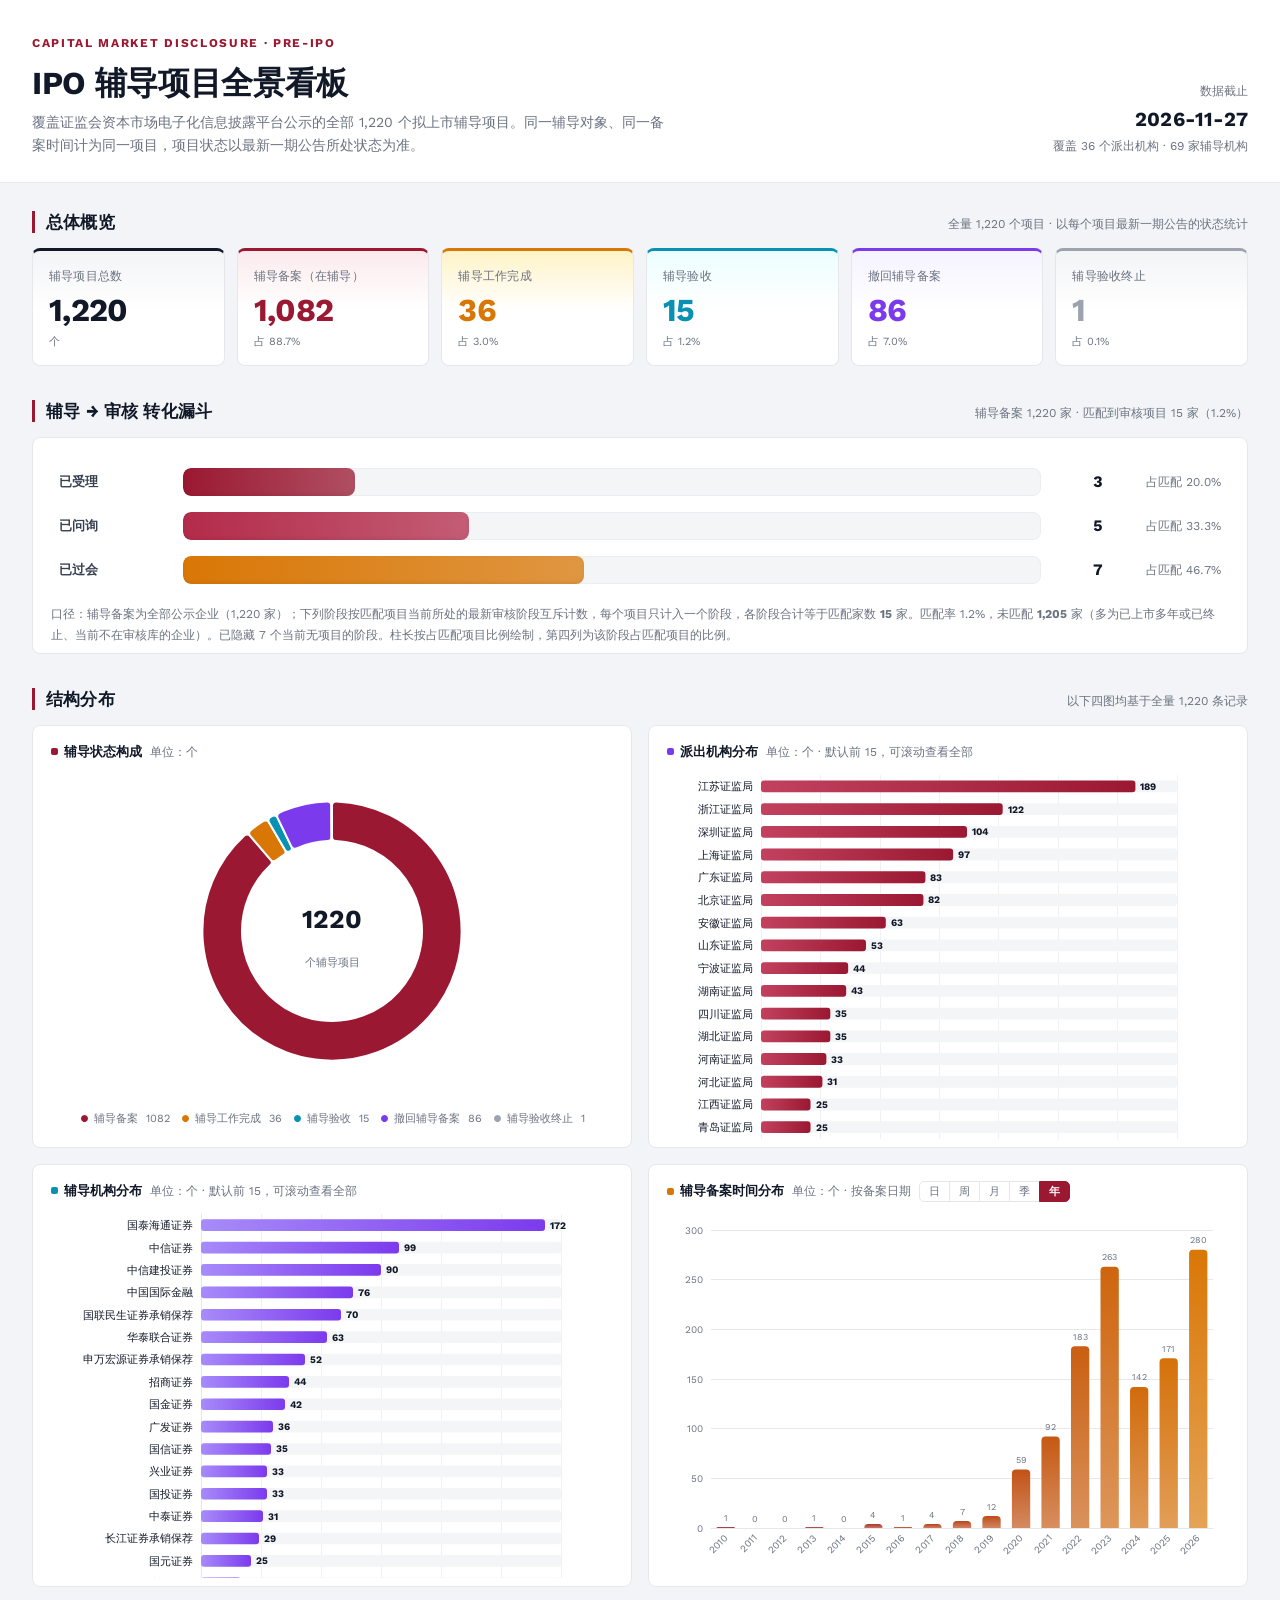
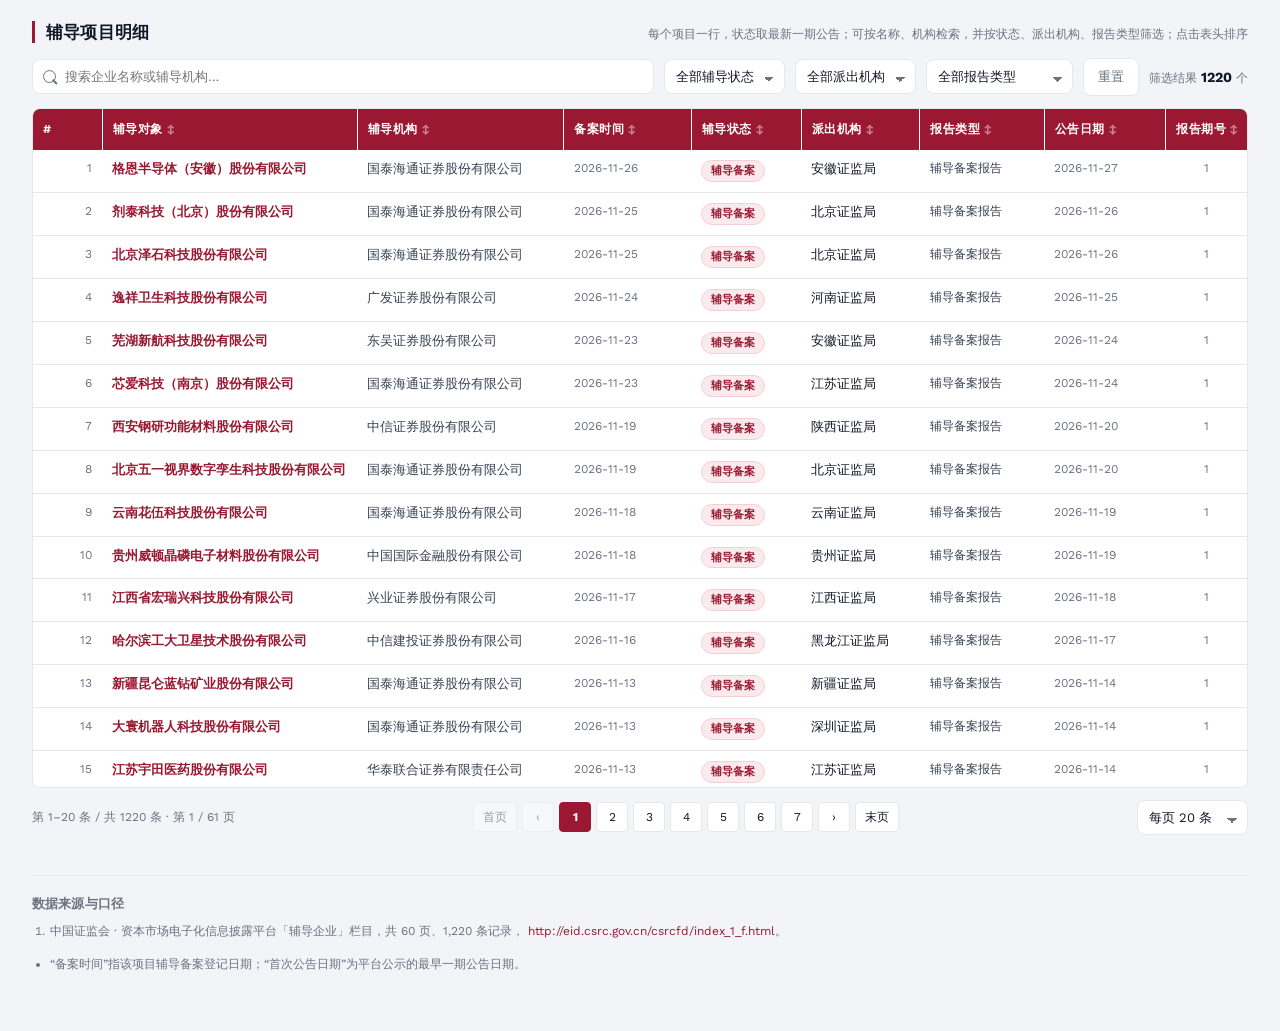
==== coaching/index.html @ 736d168c "deploy: 行业分布与排行榜并排" ====
<!-- Generated by Trae Work -->
<!DOCTYPE html>
<html lang="zh-CN">
<head>
<meta charset="UTF-8">
<meta name="viewport" content="width=device-width, initial-scale=1.0">
<title>IPO 辅导项目全景看板 | 公开发行辅导公示</title>
<style>
@font-face {
  font-family: 'Work Sans';
  src: url('./_shared/fonts/WorkSans-Regular.ttf') format('truetype');
  font-weight: 400;
  font-display: swap;
}
@font-face {
  font-family: 'Work Sans';
  src: url('./_shared/fonts/WorkSans-Bold.ttf') format('truetype');
  font-weight: 700;
  font-display: swap;
}
@font-face {
  font-family: 'JetBrains Mono';
  src: url('./_shared/fonts/JetBrainsMono-Regular.ttf') format('truetype');
  font-weight: 400;
  font-display: swap;
}

:root {
  --bg: #F2F4F7;
  --bg2: #FFFFFF;
  --ink: #111827;
  --muted: #6B7280;
  --rule: #E5E7EB;
  --accent: #9A1831;
  --accent2: #DC2626;
  --green: #059669;
  --grey: #9CA3AF;
  --amber: #D97706;
  --cyan: #0891B2;
  --violet: #7C3AED;
  --rose: #C2415E;
  --radius: 8px;
  --font-sans: 'Work Sans', 'Microsoft YaHei', 'PingFang SC', 'Hiragino Sans GB', 'Noto Sans SC', sans-serif;
  --font-num: 'Work Sans', 'JetBrains Mono', 'Microsoft YaHei', sans-serif;
}

* { box-sizing: border-box; }

html { -webkit-text-size-adjust: 100%; }

body {
  margin: 0;
  background: var(--bg);
  color: var(--ink);
  font-family: var(--font-sans);
  font-size: 15px;
  line-height: 1.6;
  -webkit-font-smoothing: antialiased;
}

.wrap {
  max-width: none;
  margin: 0;
  padding: 0 32px 56px;
}

/* ---------- Masthead ---------- */
.masthead {
  border-bottom: 1px solid var(--rule);
  background: var(--bg2);
  padding: 34px 0 26px;
  margin-bottom: 28px;
}
.masthead .inner {
  max-width: none;
  margin: 0;
  padding: 0 32px;
  display: flex;
  align-items: flex-end;
  justify-content: space-between;
  gap: 24px;
  flex-wrap: wrap;
}
.eyebrow {
  font-size: 12px;
  letter-spacing: .14em;
  text-transform: uppercase;
  color: var(--accent);
  font-weight: 700;
  margin: 0 0 10px;
}
h1 {
  font-size: 32px;
  line-height: 1.25;
  margin: 0 0 8px;
  font-weight: 700;
  letter-spacing: -.01em;
}
.sub {
  margin: 0;
  color: var(--muted);
  font-size: 14px;
  max-width: 640px;
}
.stamp {
  text-align: right;
  font-size: 12px;
  color: var(--muted);
  line-height: 1.7;
  white-space: nowrap;
}
.stamp b {
  display: block;
  font-family: var(--font-num);
  font-size: 20px;
  color: var(--ink);
  font-weight: 700;
  letter-spacing: .01em;
}

/* ---------- Section ---------- */
section { margin-bottom: 34px; }
.sec-head {
  display: flex;
  align-items: baseline;
  justify-content: space-between;
  gap: 16px;
  margin-bottom: 14px;
  flex-wrap: wrap;
}
h2 {
  font-size: 17px;
  margin: 0;
  font-weight: 700;
  letter-spacing: .01em;
  padding-left: 11px;
  border-left: 3px solid var(--accent);
  line-height: 1.3;
}
.sec-note { font-size: 12px; color: var(--muted); }

/* ---------- KPI ---------- */
.kpi-grid {
  display: grid;
  grid-template-columns: repeat(6, 1fr);
  gap: 12px;
}
.kpi {
  background: var(--bg2);
  border: 1px solid var(--rule);
  border-top: 3px solid var(--accent);
  border-radius: var(--radius);
  padding: 16px 16px 14px;
}
.kpi .k-label {
  font-size: 12px;
  color: var(--muted);
  letter-spacing: .02em;
  margin-bottom: 8px;
  white-space: nowrap;
}
.kpi .k-value {
  font-family: var(--font-num);
  font-size: 32px;
  font-weight: 700;
  line-height: 1;
  letter-spacing: -.02em;
}
.kpi .k-sub {
  font-size: 11px;
  color: var(--muted);
  margin-top: 7px;
  font-family: var(--font-num);
}
.kpi.total { border-top-color: var(--ink); }
.kpi.ongoing { border-top-color: var(--accent); }
.kpi.done { border-top-color: var(--amber); }
.kpi.check { border-top-color: var(--cyan); }
.kpi.withdraw { border-top-color: var(--violet); }
.kpi.stop { border-top-color: var(--grey); }
.kpi.total .k-value { color: var(--ink); }
.kpi.ongoing .k-value { color: var(--accent); }
.kpi.done .k-value { color: var(--amber); }
.kpi.check .k-value { color: var(--cyan); }
.kpi.withdraw .k-value { color: var(--violet); }
.kpi.stop .k-value { color: var(--grey); }
.kpi.total { background: linear-gradient(180deg, #F3F4F6 0%, var(--bg2) 52%); }
.kpi.ongoing { background: linear-gradient(180deg, #FBEAED 0%, var(--bg2) 52%); }
.kpi.done { background: linear-gradient(180deg, #FEF3C7 0%, var(--bg2) 52%); }
.kpi.check { background: linear-gradient(180deg, #ECFEFF 0%, var(--bg2) 52%); }
.kpi.withdraw { background: linear-gradient(180deg, #F5F3FF 0%, var(--bg2) 52%); }
.kpi.stop { background: linear-gradient(180deg, #F3F4F6 0%, var(--bg2) 52%); }

/* ---------- Charts ---------- */
.chart-grid {
  display: grid;
  grid-template-columns: 1fr 1fr;
  gap: 16px;
}
.card {
  background: var(--bg2);
  border: 1px solid var(--rule);
  border-radius: var(--radius);
  padding: 16px 18px 8px;
}
.chart-figure { margin: 0; }
.chart-figure figcaption {
  font-size: 13px;
  font-weight: 700;
  color: var(--ink);
  margin-bottom: 6px;
  position: relative;
  padding-left: 13px;
}
.chart-figure figcaption::before {
  content: '';
  position: absolute;
  left: 0;
  top: 50%;
  width: 7px;
  height: 7px;
  margin-top: -4px;
  border-radius: 2px;
  background: var(--accent);
}
.chart-grid > .card:nth-child(1) figcaption::before { background: var(--accent); }
.chart-grid > .card:nth-child(2) figcaption::before { background: var(--violet); }
.chart-grid > .card:nth-child(3) figcaption::before { background: var(--cyan); }
.chart-grid > .card:nth-child(4) figcaption::before { background: var(--amber); }
.chart-figure figcaption span {
  font-weight: 400;
  color: var(--muted);
  font-size: 12px;
  margin-left: 8px;
}
.gran-switch { display: inline-flex; gap: 0; margin-left: 10px; vertical-align: middle; }
.gran-switch button {
  border: 1px solid var(--rule);
  background: var(--bg2);
  color: var(--muted);
  font-size: 11px;
  padding: 2px 9px;
  cursor: pointer;
  font-family: var(--font-sans);
  margin-left: -1px;
}
.gran-switch button:first-child { border-radius: 5px 0 0 5px; margin-left: 0; }
.gran-switch button:last-child { border-radius: 0 5px 5px 0; }
.gran-switch button:hover { color: var(--accent); border-color: var(--accent); position: relative; z-index: 1; }
.gran-switch button.on { background: var(--accent); border-color: var(--accent); color: #fff; font-weight: 600; position: relative; z-index: 1; }
.chart-box { width: 100%; height: 300px; }
.chart-box.tall { height: 360px; }
.chart-scroll {
  height: 370px;
  overflow-y: auto;
  overflow-x: hidden;
  padding-right: 4px;
}
.chart-scroll::-webkit-scrollbar { width: 6px; }
.chart-scroll::-webkit-scrollbar-track { background: transparent; }
.chart-scroll::-webkit-scrollbar-thumb { background: #D1D5DB; border-radius: 3px; }
.chart-scroll::-webkit-scrollbar-thumb:hover { background: #9CA3AF; }
.chart-scroll .chart-box { height: 100%; }

/* ---------- Table ---------- */
.toolbar {
  display: flex;
  gap: 10px;
  align-items: center;
  flex-wrap: wrap;
  margin-bottom: 12px;
}
.search-box {
  flex: 1 1 240px;
  position: relative;
  min-width: 200px;
}
.search-box input {
  width: 100%;
  padding: 9px 12px 9px 32px;
  border: 1px solid var(--rule);
  border-radius: var(--radius);
  font-size: 13px;
  font-family: var(--font-sans);
  color: var(--ink);
  background: var(--bg2);
  outline: none;
}
.search-box input:focus { border-color: var(--accent); }
.search-box::before {
  content: '';
  position: absolute;
  left: 11px;
  top: 50%;
  width: 11px;
  height: 11px;
  margin-top: -7px;
  border: 1.5px solid var(--muted);
  border-radius: 50%;
}
.search-box::after {
  content: '';
  position: absolute;
  left: 20px;
  top: 22px;
  width: 6px;
  height: 1.5px;
  background: var(--muted);
  transform: rotate(45deg);
}
select {
  padding: 9px 30px 9px 11px;
  border: 1px solid var(--rule);
  border-radius: var(--radius);
  font-size: 13px;
  font-family: var(--font-sans);
  background: var(--bg2);
  color: var(--ink);
  appearance: none;
  background-image: linear-gradient(45deg, transparent 50%, var(--muted) 50%), linear-gradient(135deg, var(--muted) 50%, transparent 50%);
  background-position: calc(100% - 15px) 17px, calc(100% - 10px) 17px;
  background-size: 5px 5px, 5px 5px;
  background-repeat: no-repeat;
  max-width: 210px;
  outline: none;
  cursor: pointer;
}
select:focus { border-color: var(--accent); }
.btn-reset {
  padding: 9px 14px;
  border: 1px solid var(--rule);
  background: var(--bg2);
  border-radius: var(--radius);
  font-size: 13px;
  font-family: var(--font-sans);
  color: var(--muted);
  cursor: pointer;
}
.btn-reset:hover { color: var(--accent); border-color: var(--accent); }
.result-count {
  font-size: 12px;
  color: var(--muted);
  margin-left: auto;
  font-family: var(--font-num);
}
.result-count b { color: var(--ink); font-size: 14px; }

.table-wrap {
  max-height: 680px;
  overflow: auto;
  border: 1px solid var(--rule);
  border-radius: var(--radius);
  background: var(--bg2);
}
table {
  width: 100%;
  border-collapse: collapse;
  table-layout: fixed;
  font-size: 13px;
}
thead th {
  position: sticky;
  top: 0;
  z-index: 2;
  background: var(--accent);
  color: #fff;
  font-weight: 700;
  text-align: left;
  padding: 11px 10px;
  font-size: 12px;
  letter-spacing: .04em;
  white-space: nowrap;
  border-right: 1px solid rgba(255,255,255,.14);
}
thead th:last-child { border-right: 0; }
thead th.sortable { cursor: pointer; user-select: none; }
thead th.sortable:hover { background: #7E1429; }
thead th .arrow { opacity: .45; margin-left: 4px; font-size: 10px; }
thead th.sorted .arrow { opacity: 1; }
tbody td {
  padding: 10px;
  border-bottom: 1px solid var(--rule);
  vertical-align: top;
  line-height: 1.45;
}
tbody tr:hover { background: #F9FAFB; }
tbody tr:last-child td { border-bottom: 0; }
td.num {
  font-family: var(--font-num);
  color: var(--muted);
  width: 52px;
  text-align: right;
  font-size: 12px;
}
td.company { font-weight: 600; }
td.date { font-family: var(--font-num); white-space: nowrap; font-size: 12px; color: var(--muted); }
td.agency {
  white-space: nowrap;
  overflow: hidden;
  text-overflow: ellipsis;
  color: #374151;
}
td.nowrap { white-space: nowrap; }
td.rtype {
  font-size: 12px;
  color: #374151;
  line-height: 1.35;
}
td.num2 {
  font-family: var(--font-num);
  text-align: center;
  color: var(--muted);
  font-size: 12px;
}
.co-link {
  color: var(--accent);
  text-decoration: none;
  font-weight: 600;
}
.co-link:hover {
  text-decoration: underline;
}
.detail-link {
  color: var(--accent);
  text-decoration: none;
  font-size: 12px;
  font-weight: 600;
  padding: 3px 10px;
  border: 1px solid var(--rule);
  border-radius: 4px;
  display: inline-block;
  white-space: nowrap;
}
.detail-link:hover {
  border-color: var(--accent);
  background: #F2F4F7;
}
td.title {
  max-width: 330px;
  color: var(--muted);
  font-size: 12px;
}
.tag {
  display: inline-block;
  padding: 2px 9px;
  border-radius: 100px;
  font-size: 11px;
  font-weight: 700;
  white-space: nowrap;
  border: 1px solid transparent;
}
.tag.ongoing { background: #FBEAED; color: #9A1831; border-color: #F3CFD5; }
.tag.done { background: #FEF3C7; color: #B45309; border-color: #FDE68A; }
.tag.withdraw { background: #F5F3FF; color: #6D28D9; border-color: #DDD6FE; }
.tag.stop { background: #F3F4F6; color: #6B7280; border-color: #E5E7EB; }
.tag.check { background: #ECFEFF; color: #0E7490; border-color: #A5F3FC; }

.empty {
  padding: 48px 20px;
  text-align: center;
  color: var(--muted);
  font-size: 13px;
}

.pager {
  display: flex;
  align-items: center;
  justify-content: space-between;
  gap: 12px;
  margin-top: 12px;
  flex-wrap: wrap;
  font-size: 12px;
  color: var(--muted);
}
.pager-btns { display: flex; gap: 5px; align-items: center; flex-wrap: wrap; }
.pager button {
  min-width: 32px;
  height: 30px;
  padding: 0 9px;
  border: 1px solid var(--rule);
  background: var(--bg2);
  border-radius: 4px;
  font-size: 12px;
  font-family: var(--font-num);
  color: var(--ink);
  cursor: pointer;
}
.pager button:hover:not(:disabled) { border-color: var(--accent); color: var(--accent); }
.pager button.active { background: var(--accent); border-color: var(--accent); color: #fff; font-weight: 700; }
.pager button:disabled { opacity: .4; cursor: not-allowed; }
.pager .info { font-family: var(--font-num); }

/* ---------- Footer ---------- */
footer {
  margin-top: 40px;
  padding-top: 20px;
  border-top: 1px solid var(--rule);
  font-size: 12px;
  color: var(--muted);
  line-height: 1.75;
}
footer h2 { font-size: 13px; border-left: 0; padding-left: 0; margin-bottom: 8px; }
footer .src-list { margin: 0 0 12px; padding-left: 18px; }
footer a { color: var(--accent); text-decoration: none; word-break: break-all; }
footer a:hover { text-decoration: underline; }
footer .defs { margin: 0; padding-left: 18px; }

@media (max-width: 1080px) {
  .kpi-grid { grid-template-columns: repeat(3, 1fr); }
}
@media (max-width: 820px) {
  .chart-grid { grid-template-columns: 1fr; }
  h1 { font-size: 25px; }
  .masthead .inner { align-items: flex-start; }
  .stamp { text-align: left; }
  .stamp b { display: inline; font-size: 15px; margin-right: 4px; }
}
@media (max-width: 600px) {
  .wrap { padding: 0 14px 40px; }
  .masthead .inner { padding: 0 14px; }
  .kpi-grid { grid-template-columns: repeat(2, 1fr); }
  .kpi .k-value { font-size: 24px; }
  table { min-width: 940px; }
  .result-count { margin-left: 0; }
}
@media print {
  body { background: #fff; }
  .toolbar, .pager { display: none; }
  .table-wrap { max-height: none; overflow: visible; border: 1px solid #ccc; }
  thead th { position: static; background: #eee !important; color: #000 !important; }
  section { page-break-inside: avoid; }
}

.funnel-wrap{display:flex;flex-direction:column;gap:8px;padding:10px 2px 6px}
.funnel-row{display:grid;grid-template-columns:110px 1fr 48px 104px;gap:14px;align-items:center;
  padding:4px 6px;border-radius:8px;cursor:pointer;transition:background .15s}
.funnel-row:hover{background:#F8F9FB}
.funnel-row.state{border-top:1px dashed #E5E7EB;margin-top:4px;padding-top:12px}
.funnel-label{font-size:13px;font-weight:600;color:#374151}
.funnel-track{height:28px;background:#F4F5F7;border-radius:8px;overflow:hidden;
  box-shadow:inset 0 0 0 1px rgba(17,24,39,.03)}
.funnel-bar{height:100%;border-radius:8px;transition:width .45s cubic-bezier(.4,0,.2,1);
  box-shadow:inset 0 -2px 4px rgba(0,0,0,.06)}
.funnel-count{font-size:16px;font-weight:700;color:#111827;text-align:right;font-variant-numeric:tabular-nums}
.funnel-rate{font-size:13px;color:#111827;text-align:right;font-variant-numeric:tabular-nums}
.funnel-rate.muted{color:#6B7280;font-size:12px}
.funnel-empty{padding:28px 8px;text-align:center;color:#6B7280;font-size:13px}
.funnel-note{margin-top:10px;font-size:12px;color:#6B7280;line-height:1.7}
@media(max-width:720px){
  .funnel-row{grid-template-columns:96px 1fr 46px;gap:8px}
  .funnel-rate.muted{display:none}
}

/* ---------- 明细弹窗 ---------- */
.modal-mask{position:fixed;inset:0;background:rgba(16,26,38,.46);display:none;align-items:center;
  justify-content:center;z-index:9999;padding:24px}
.modal-mask.open{display:flex}
.modal-box{background:var(--bg2);border-radius:var(--radius);width:min(940px,100%);max-height:84vh;
  display:flex;flex-direction:column;box-shadow:0 18px 48px rgba(16,26,38,.26);overflow:hidden}
.modal-head{display:flex;justify-content:space-between;align-items:flex-start;gap:16px;
  padding:16px 18px;border-bottom:1px solid var(--rule)}
.modal-head h2{font-size:16px;margin:0}
.modal-head .sub{font-size:12px;color:var(--muted);margin-top:4px}
.modal-close{border:0;background:transparent;font-size:22px;line-height:1;cursor:pointer;color:var(--muted)}
.modal-close:hover{color:var(--ink)}
.modal-body{overflow:auto;padding:0}
.mtable{width:100%;border-collapse:collapse;font-size:12px}
.mtable th,.mtable td{padding:9px 12px;border-bottom:1px solid #F3F4F6;text-align:left;vertical-align:top}
.mtable th{position:sticky;top:0;background:var(--bg2);font-weight:600;color:var(--muted);z-index:1;white-space:nowrap}
.mtable td.num{font-variant-numeric:tabular-nums;white-space:nowrap}
.mtable td.co{min-width:200px}
.mtable a{color:var(--accent);text-decoration:none}
.mtable a:hover{text-decoration:underline}
.mtable .dim{color:var(--muted)}
.funnel-row{cursor:pointer;border-radius:5px}
.funnel-row:hover{background:#F9FAFB}
</style>
</head>
<body>

<header class="masthead">
  <div class="inner">
    <div>
      <p class="eyebrow">Capital Market Disclosure · Pre-IPO</p>
      <h1>IPO 辅导项目全景看板</h1>
      <p class="sub">覆盖证监会资本市场电子化信息披露平台公示的全部 1196 个拟上市辅导项目。同一辅导对象、同一备案时间计为同一项目，项目状态以最新一期公告所处状态为准。</p>
    </div>
    <div class="stamp">
      数据截止
      <b>2026-11-06</b>
      覆盖 36 个派出机构 · 69 家辅导机构
    </div>
  </div>
</header>

<main class="wrap">

  <section>
    <div class="sec-head">
      <h2>总体概览</h2>
      <span class="sec-note">全量 1196 个项目 · 以每个项目最新一期公告的状态统计</span>
    </div>
    <div class="kpi-grid">
      <div class="kpi total">
        <div class="k-label">辅导项目总数</div>
        <div class="k-value">1,196</div>
        <div class="k-sub">个</div>
      </div>
      <div class="kpi ongoing">
        <div class="k-label">辅导备案（在辅导）</div>
        <div class="k-value">1,078</div>
        <div class="k-sub">占 90.1%</div>
      </div>
      <div class="kpi done">
        <div class="k-label">辅导工作完成</div>
        <div class="k-value">33</div>
        <div class="k-sub">占 2.8%</div>
      </div>
      <div class="kpi check">
        <div class="k-label">辅导验收</div>
        <div class="k-value">8</div>
        <div class="k-sub">占 0.7%</div>
      </div>
      <div class="kpi withdraw">
        <div class="k-label">撤回辅导备案</div>
        <div class="k-value">76</div>
        <div class="k-sub">占 6.4%</div>
      </div>
      <div class="kpi stop">
        <div class="k-label">辅导验收终止</div>
        <div class="k-value">1</div>
        <div class="k-sub">占 0.1%</div>
      </div>
    </div>
  </section>

    <section>
    <div class="sec-head">
      <h2>辅导 → 审核 转化漏斗</h2>
      <span class="sec-note" id="funnelNote">在审项目已按企业名称精确匹配 · 鼠标悬停查看口径</span>
    </div>
    <div class="card">
      <div class="funnel-wrap" id="funnelSteps"></div>
      <div class="funnel-note" id="funnelNote2"></div>
    </div>
  </section>

<section>
    <div class="sec-head">
      <h2>结构分布</h2>
      <span class="sec-note">以下四图均基于全量 1196 条记录</span>
    </div>
    <div class="chart-grid">
      <div class="card">
        <figure class="chart-figure">
          <figcaption>辅导状态构成<span>单位：个</span></figcaption>
          <div id="chart-status" class="chart-box tall"></div>
        </figure>
      </div>
      <div class="card">
        <figure class="chart-figure">
          <figcaption>派出机构分布<span>单位：个 · 默认前 15，可滚动查看全部</span></figcaption>
          <div class="chart-scroll"><div id="chart-region" class="chart-box"></div></div>
        </figure>
      </div>
      <div class="card">
        <figure class="chart-figure">
          <figcaption>辅导机构分布<span>单位：个 · 默认前 15，可滚动查看全部</span></figcaption>
          <div class="chart-scroll"><div id="chart-agency" class="chart-box"></div></div>
        </figure>
      </div>
      <div class="card">
        <figure class="chart-figure">
          <figcaption>辅导备案时间分布<span>单位：个 · 按备案日期</span><span class="gran-switch" id="granSwitch"><button type="button" data-gran="day">日</button><button type="button" data-gran="week">周</button><button type="button" data-gran="month">月</button><button type="button" data-gran="quarter">季</button><button type="button" data-gran="year" class="on">年</button></span></figcaption>
          <div id="chart-year" class="chart-box tall"></div>
        </figure>
      </div>
    </div>
  </section>

  <section>
    <div class="sec-head">
      <h2>辅导项目明细</h2>
      <span class="sec-note">每个项目一行，状态取最新一期公告；可按名称、机构检索，并按状态、派出机构、报告类型筛选；点击表头排序</span>
    </div>

    <div class="toolbar">
      <div class="search-box">
        <input id="q" type="search" placeholder="搜索企业名称或辅导机构…" autocomplete="off">
      </div>
      <select id="f-status"><option value="">全部辅导状态</option></select>
      <select id="f-region"><option value="">全部派出机构</option></select>
      <select id="f-type"><option value="">全部报告类型</option></select>
      <button class="btn-reset" id="reset">重置</button>
      <div class="result-count">筛选结果 <b id="cnt">1196</b> 个</div>
    </div>

    <div class="table-wrap">
      <table id="tbl">
        <colgroup>
          <col style="width:48px">
          <col style="width:21%">
          <col style="width:17%">
          <col style="width:88px">
          <col style="width:76px">
          <col style="width:82px">
          <col style="width:86px">
          <col style="width:84px">
          <col style="width:56px">
        </colgroup>
        <thead>
          <tr>
            <th>#</th>
            <th class="sortable" data-k="1">辅导对象<span class="arrow">↕</span></th>
            <th class="sortable" data-k="2">辅导机构<span class="arrow">↕</span></th>
            <th class="sortable" data-k="3">备案时间<span class="arrow">↕</span></th>
            <th class="sortable" data-k="4">辅导状态<span class="arrow">↕</span></th>
            <th class="sortable" data-k="5">派出机构<span class="arrow">↕</span></th>
            <th class="sortable" data-k="6">报告类型<span class="arrow">↕</span></th>
            <th class="sortable" data-k="8">公告日期<span class="arrow">↕</span></th>
            <th class="sortable" data-k="9">报告期号<span class="arrow">↕</span></th>
          </tr>
        </thead>
        <tbody id="tbody"></tbody>
      </table>
    </div>

    <div class="pager">
      <span class="info" id="page-info">—</span>
      <div class="pager-btns" id="pager"></div>
      <select id="per-page" style="max-width:none">
        <option value="20">每页 20 条</option>
        <option value="50">每页 50 条</option>
        <option value="100">每页 100 条</option>
      </select>
    </div>
  </section>

  <footer>
    <h2>数据来源与口径</h2>
    <ol class="src-list">
      <li>
        中国证监会 · 资本市场电子化信息披露平台「辅导企业」栏目，共 60 页、1196 条记录，
        <a href="http://eid.csrc.gov.cn/csrcfd/index_1_f.html" target="_blank" rel="noopener">http://eid.csrc.gov.cn/csrcfd/index_1_f.html</a>。
      </li>
    </ol>
    <ul class="defs">
      <li>“备案时间”指该项目辅导备案登记日期；“首次公告日期”为平台公示的最早一期公告日期。</li>
    </ul>
  </footer>

</main>

<script src="assets/data.js?v=20261127094002"></script>
<script>

/*
* Licensed to the Apache Software Foundation (ASF) under one
* or more contributor license agreements.  See the NOTICE file
* distributed with this work for additional information
* regarding copyright ownership.  The ASF licenses this file
* to you under the Apache License, Version 2.0 (the
* "License"); you may not use this file except in compliance
* with the License.  You may obtain a copy of the License at
*
*   http://www.apache.org/licenses/LICENSE-2.0
*
* Unless required by applicable law or agreed to in writing,
* software distributed under the License is distributed on an
* "AS IS" BASIS, WITHOUT WARRANTIES OR CONDITIONS OF ANY
* KIND, either express or implied.  See the License for the
* specific language governing permissions and limitations
* under the License.
*/

!function(t,e){"object"==typeof exports&&"undefined"!=typeof module?e(exports):"function"==typeof define&&define.amd?define(["exports"],e):e((t="undefined"!=typeof globalThis?globalThis:t||self).echarts={})}(this,(function(t){"use strict";
/*! *****************************************************************************
    Copyright (c) Microsoft Corporation.

    Permission to use, copy, modify, and/or distribute this software for any
    purpose with or without fee is hereby granted.

    THE SOFTWARE IS PROVIDED "AS IS" AND THE AUTHOR DISCLAIMS ALL WARRANTIES WITH
    REGARD TO THIS SOFTWARE INCLUDING ALL IMPLIED WARRANTIES OF MERCHANTABILITY
    AND FITNESS. IN NO EVENT SHALL THE AUTHOR BE LIABLE FOR ANY SPECIAL, DIRECT,
    INDIRECT, OR CONSEQUENTIAL DAMAGES OR ANY DAMAGES WHATSOEVER RESULTING FROM
    LOSS OF USE, DATA OR PROFITS, WHETHER IN AN ACTION OF CONTRACT, NEGLIGENCE OR
    OTHER TORTIOUS ACTION, ARISING OUT OF OR IN CONNECTION WITH THE USE OR
    PERFORMANCE OF THIS SOFTWARE.
    ***************************************************************************** */var e=function(t,n){return e=Object.setPrototypeOf||{__proto__:[]}instanceof Array&&function(t,e){t.__proto__=e}||function(t,e){for(var n in e)Object.prototype.hasOwnProperty.call(e,n)&&(t[n]=e[n])},e(t,n)};function n(t,n){if("function"!=typeof n&&null!==n)throw new TypeError("Class extends value "+String(n)+" is not a constructor or null");function i(){this.constructor=t}e(t,n),t.prototype=null===n?Object.create(n):(i.prototype=n.prototype,new i)}var i=function(){this.firefox=!1,this.ie=!1,this.edge=!1,this.newEdge=!1,this.weChat=!1},r=new function(){this.browser=new i,this.node=!1,this.wxa=!1,this.worker=!1,this.svgSupported=!1,this.touchEventsSupported=!1,this.pointerEventsSupported=!1,this.domSupported=!1,this.transformSupported=!1,this.transform3dSupported=!1,this.hasGlobalWindow="undefined"!=typeof window};"object"==typeof wx&&"function"==typeof wx.getSystemInfoSync?(r.wxa=!0,r.touchEventsSupported=!0):"undefined"==typeof document&&"undefined"!=typeof self?r.worker=!0:"undefined"==typeof navigator||0===navigator.userAgent.indexOf("Node.js")?(r.node=!0,r.svgSupported=!0):function(t,e){var n=e.browser,i=t.match(/Firefox\/([\d.]+)/),r=t.match(/MSIE\s([\d.]+)/)||t.match(/Trident\/.+?rv:(([\d.]+))/),o=t.match(/Edge?\/([\d.]+)/),a=/micromessenger/i.test(t);i&&(n.firefox=!0,n.version=i[1]);r&&(n.ie=!0,n.version=r[1]);o&&(n.edge=!0,n.version=o[1],n.newEdge=+o[1].split(".")[0]>18);a&&(n.weChat=!0);e.svgSupported="undefined"!=typeof SVGRect,e.touchEventsSupported="ontouchstart"in window&&!n.ie&&!n.edge,e.pointerEventsSupported="onpointerdown"in window&&(n.edge||n.ie&&+n.version>=11),e.domSupported="undefined"!=typeof document;var s=document.documentElement.style;e.transform3dSupported=(n.ie&&"transition"in s||n.edge||"WebKitCSSMatrix"in window&&"m11"in new WebKitCSSMatrix||"MozPerspective"in s)&&!("OTransition"in s),e.transformSupported=e.transform3dSupported||n.ie&&+n.version>=9}(navigator.userAgent,r);var o="sans-serif",a="12px "+o;var s,l,u=function(t){var e={};if("undefined"==typeof JSON)return e;for(var n=0;n<t.length;n++){var i=String.fromCharCode(n+32),r=(t.charCodeAt(n)-20)/100;e[i]=r}return e}("007LLmW'55;N0500LLLLLLLLLL00NNNLzWW\\\\WQb\\0FWLg\\bWb\\WQ\\WrWWQ000CL5LLFLL0LL**F*gLLLL5F0LF\\FFF5.5N"),h={createCanvas:function(){return"undefined"!=typeof document&&document.createElement("canvas")},measureText:function(t,e){if(!s){var n=h.createCanvas();s=n&&n.getContext("2d")}if(s)return l!==e&&(l=s.font=e||a),s.measureText(t);t=t||"";var i=/((?:\d+)?\.?\d*)px/.exec(e=e||a),r=i&&+i[1]||12,o=0;if(e.indexOf("mono")>=0)o=r*t.length;else for(var c=0;c<t.length;c++){var p=u[t[c]];o+=null==p?r:p*r}return{width:o}},loadImage:function(t,e,n){var i=new Image;return i.onload=e,i.onerror=n,i.src=t,i}};function c(t){for(var e in h)t[e]&&(h[e]=t[e])}var p=V(["Function","RegExp","Date","Error","CanvasGradient","CanvasPattern","Image","Canvas"],(function(t,e){return t["[object "+e+"]"]=!0,t}),{}),d=V(["Int8","Uint8","Uint8Clamped","Int16","Uint16","Int32","Uint32","Float32","Float64"],(function(t,e){return t["[object "+e+"Array]"]=!0,t}),{}),f=Object.prototype.toString,g=Array.prototype,y=g.forEach,v=g.filter,m=g.slice,x=g.map,_=function(){}.constructor,b=_?_.prototype:null,w="__proto__",S=2311;function M(){return S++}function I(){for(var t=[],e=0;e<arguments.length;e++)t[e]=arguments[e];"undefined"!=typeof console&&console.error.apply(console,t)}function T(t){if(null==t||"object"!=typeof t)return t;var e=t,n=f.call(t);if("[object Array]"===n){if(!pt(t)){e=[];for(var i=0,r=t.length;i<r;i++)e[i]=T(t[i])}}else if(d[n]){if(!pt(t)){var o=t.constructor;if(o.from)e=o.from(t);else{e=new o(t.length);for(i=0,r=t.length;i<r;i++)e[i]=t[i]}}}else if(!p[n]&&!pt(t)&&!J(t))for(var a in e={},t)t.hasOwnProperty(a)&&a!==w&&(e[a]=T(t[a]));return e}function C(t,e,n){if(!q(e)||!q(t))return n?T(e):t;for(var i in e)if(e.hasOwnProperty(i)&&i!==w){var r=t[i],o=e[i];!q(o)||!q(r)||Y(o)||Y(r)||J(o)||J(r)||K(o)||K(r)||pt(o)||pt(r)?!n&&i in t||(t[i]=T(e[i])):C(r,o,n)}return t}function D(t,e){for(var n=t[0],i=1,r=t.length;i<r;i++)n=C(n,t[i],e);return n}function A(t,e){if(Object.assign)Object.assign(t,e);else for(var n in e)e.hasOwnProperty(n)&&n!==w&&(t[n]=e[n]);return t}function k(t,e,n){for(var i=G(e),r=0;r<i.length;r++){var o=i[r];(n?null!=e[o]:null==t[o])&&(t[o]=e[o])}return t}var L=h.createCanvas;function P(t,e){if(t){if(t.indexOf)return t.indexOf(e);for(var n=0,i=t.length;n<i;n++)if(t[n]===e)return n}return-1}function O(t,e){var n=t.prototype;function i(){}for(var r in i.prototype=e.prototype,t.prototype=new i,n)n.hasOwnProperty(r)&&(t.prototype[r]=n[r]);t.prototype.constructor=t,t.superClass=e}function R(t,e,n){if(t="prototype"in t?t.prototype:t,e="prototype"in e?e.prototype:e,Object.getOwnPropertyNames)for(var i=Object.getOwnPropertyNames(e),r=0;r<i.length;r++){var o=i[r];"constructor"!==o&&(n?null!=e[o]:null==t[o])&&(t[o]=e[o])}else k(t,e,n)}function N(t){return!!t&&("string"!=typeof t&&"number"==typeof t.length)}function E(t,e,n){if(t&&e)if(t.forEach&&t.forEach===y)t.forEach(e,n);else if(t.length===+t.length)for(var i=0,r=t.length;i<r;i++)e.call(n,t[i],i,t);else for(var o in t)t.hasOwnProperty(o)&&e.call(n,t[o],o,t)}function z(t,e,n){if(!t)return[];if(!e)return at(t);if(t.map&&t.map===x)return t.map(e,n);for(var i=[],r=0,o=t.length;r<o;r++)i.push(e.call(n,t[r],r,t));return i}function V(t,e,n,i){if(t&&e){for(var r=0,o=t.length;r<o;r++)n=e.call(i,n,t[r],r,t);return n}}function B(t,e,n){if(!t)return[];if(!e)return at(t);if(t.filter&&t.filter===v)return t.filter(e,n);for(var i=[],r=0,o=t.length;r<o;r++)e.call(n,t[r],r,t)&&i.push(t[r]);return i}function F(t,e,n){if(t&&e)for(var i=0,r=t.length;i<r;i++)if(e.call(n,t[i],i,t))return t[i]}function G(t){if(!t)return[];if(Object.keys)return Object.keys(t);var e=[];for(var n in t)t.hasOwnProperty(n)&&e.push(n);return e}var W=b&&X(b.bind)?b.call.bind(b.bind):function(t,e){for(var n=[],i=2;i<arguments.length;i++)n[i-2]=arguments[i];return function(){return t.apply(e,n.concat(m.call(arguments)))}};function H(t){for(var e=[],n=1;n<arguments.length;n++)e[n-1]=arguments[n];return function(){return t.apply(this,e.concat(m.call(arguments)))}}function Y(t){return Array.isArray?Array.isArray(t):"[object Array]"===f.call(t)}function X(t){return"function"==typeof t}function U(t){return"string"==typeof t}function Z(t){return"[object String]"===f.call(t)}function j(t){return"number"==typeof t}function q(t){var e=typeof t;return"function"===e||!!t&&"object"===e}function K(t){return!!p[f.call(t)]}function $(t){return!!d[f.call(t)]}function J(t){return"object"==typeof t&&"number"==typeof t.nodeType&&"object"==typeof t.ownerDocument}function Q(t){return null!=t.colorStops}function tt(t){return null!=t.image}function et(t){return"[object RegExp]"===f.call(t)}function nt(t){return t!=t}function it(){for(var t=[],e=0;e<arguments.length;e++)t[e]=arguments[e];for(var n=0,i=t.length;n<i;n++)if(null!=t[n])return t[n]}function rt(t,e){return null!=t?t:e}function ot(t,e,n){return null!=t?t:null!=e?e:n}function at(t){for(var e=[],n=1;n<arguments.length;n++)e[n-1]=arguments[n];return m.apply(t,e)}function st(t){if("number"==typeof t)return[t,t,t,t];var e=t.length;return 2===e?[t[0],t[1],t[0],t[1]]:3===e?[t[0],t[1],t[2],t[1]]:t}function lt(t,e){if(!t)throw new Error(e)}function ut(t){return null==t?null:"function"==typeof t.trim?t.trim():t.replace(/^[\s\uFEFF\xA0]+|[\s\uFEFF\xA0]+$/g,"")}var ht="__ec_primitive__";function ct(t){t[ht]=!0}function pt(t){return t[ht]}var dt=function(){function t(){this.data={}}return t.prototype.delete=function(t){var e=this.has(t);return e&&delete this.data[t],e},t.prototype.has=function(t){return this.data.hasOwnProperty(t)},t.prototype.get=function(t){return this.data[t]},t.prototype.set=function(t,e){return this.data[t]=e,this},t.prototype.keys=function(){return G(this.data)},t.prototype.forEach=function(t){var e=this.data;for(var n in e)e.hasOwnProperty(n)&&t(e[n],n)},t}(),ft="function"==typeof Map;var gt=function(){function t(e){var n=Y(e);this.data=ft?new Map:new dt;var i=this;function r(t,e){n?i.set(t,e):i.set(e,t)}e instanceof t?e.each(r):e&&E(e,r)}return t.prototype.hasKey=function(t){return this.data.has(t)},t.prototype.get=function(t){return this.data.get(t)},t.prototype.set=function(t,e){return this.data.set(t,e),e},t.prototype.each=function(t,e){this.data.forEach((function(n,i){t.call(e,n,i)}))},t.prototype.keys=function(){var t=this.data.keys();return ft?Array.from(t):t},t.prototype.removeKey=function(t){this.data.delete(t)},t}();function yt(t){return new gt(t)}function vt(t,e){for(var n=new t.constructor(t.length+e.length),i=0;i<t.length;i++)n[i]=t[i];var r=t.length;for(i=0;i<e.length;i++)n[i+r]=e[i];return n}function mt(t,e){var n;if(Object.create)n=Object.create(t);else{var i=function(){};i.prototype=t,n=new i}return e&&A(n,e),n}function xt(t){var e=t.style;e.webkitUserSelect="none",e.userSelect="none",e.webkitTapHighlightColor="rgba(0,0,0,0)",e["-webkit-touch-callout"]="none"}function _t(t,e){return t.hasOwnProperty(e)}function bt(){}var wt=180/Math.PI,St=Object.freeze({__proto__:null,guid:M,logError:I,clone:T,merge:C,mergeAll:D,extend:A,defaults:k,createCanvas:L,indexOf:P,inherits:O,mixin:R,isArrayLike:N,each:E,map:z,reduce:V,filter:B,find:F,keys:G,bind:W,curry:H,isArray:Y,isFunction:X,isString:U,isStringSafe:Z,isNumber:j,isObject:q,isBuiltInObject:K,isTypedArray:$,isDom:J,isGradientObject:Q,isImagePatternObject:tt,isRegExp:et,eqNaN:nt,retrieve:it,retrieve2:rt,retrieve3:ot,slice:at,normalizeCssArray:st,assert:lt,trim:ut,setAsPrimitive:ct,isPrimitive:pt,HashMap:gt,createHashMap:yt,concatArray:vt,createObject:mt,disableUserSelect:xt,hasOwn:_t,noop:bt,RADIAN_TO_DEGREE:wt});function Mt(t,e){return null==t&&(t=0),null==e&&(e=0),[t,e]}function It(t,e){return t[0]=e[0],t[1]=e[1],t}function Tt(t){return[t[0],t[1]]}function Ct(t,e,n){return t[0]=e,t[1]=n,t}function Dt(t,e,n){return t[0]=e[0]+n[0],t[1]=e[1]+n[1],t}function At(t,e,n,i){return t[0]=e[0]+n[0]*i,t[1]=e[1]+n[1]*i,t}function kt(t,e,n){return t[0]=e[0]-n[0],t[1]=e[1]-n[1],t}function Lt(t){return Math.sqrt(Ot(t))}var Pt=Lt;function Ot(t){return t[0]*t[0]+t[1]*t[1]}var Rt=Ot;function Nt(t,e,n){return t[0]=e[0]*n,t[1]=e[1]*n,t}function Et(t,e){var n=Lt(e);return 0===n?(t[0]=0,t[1]=0):(t[0]=e[0]/n,t[1]=e[1]/n),t}function zt(t,e){return Math.sqrt((t[0]-e[0])*(t[0]-e[0])+(t[1]-e[1])*(t[1]-e[1]))}var Vt=zt;function Bt(t,e){return(t[0]-e[0])*(t[0]-e[0])+(t[1]-e[1])*(t[1]-e[1])}var Ft=Bt;function Gt(t,e,n,i){return t[0]=e[0]+i*(n[0]-e[0]),t[1]=e[1]+i*(n[1]-e[1]),t}function Wt(t,e,n){var i=e[0],r=e[1];return t[0]=n[0]*i+n[2]*r+n[4],t[1]=n[1]*i+n[3]*r+n[5],t}function Ht(t,e,n){return t[0]=Math.min(e[0],n[0]),t[1]=Math.min(e[1],n[1]),t}function Yt(t,e,n){return t[0]=Math.max(e[0],n[0]),t[1]=Math.max(e[1],n[1]),t}var Xt=Object.freeze({__proto__:null,create:Mt,copy:It,clone:Tt,set:Ct,add:Dt,scaleAndAdd:At,sub:kt,len:Lt,length:Pt,lenSquare:Ot,lengthSquare:Rt,mul:function(t,e,n){return t[0]=e[0]*n[0],t[1]=e[1]*n[1],t},div:function(t,e,n){return t[0]=e[0]/n[0],t[1]=e[1]/n[1],t},dot:function(t,e){return t[0]*e[0]+t[1]*e[1]},scale:Nt,normalize:Et,distance:zt,dist:Vt,distanceSquare:Bt,distSquare:Ft,negate:function(t,e){return t[0]=-e[0],t[1]=-e[1],t},lerp:Gt,applyTransform:Wt,min:Ht,max:Yt}),Ut=function(t,e){this.target=t,this.topTarget=e&&e.topTarget},Zt=function(){function t(t){this.handler=t,t.on("mousedown",this._dragStart,this),t.on("mousemove",this._drag,this),t.on("mouseup",this._dragEnd,this)}return t.prototype._dragStart=function(t){for(var e=t.target;e&&!e.draggable;)e=e.parent||e.__hostTarget;e&&(this._draggingTarget=e,e.dragging=!0,this._x=t.offsetX,this._y=t.offsetY,this.handler.dispatchToElement(new Ut(e,t),"dragstart",t.event))},t.prototype._drag=function(t){var e=this._draggingTarget;if(e){var n=t.offsetX,i=t.offsetY,r=n-this._x,o=i-this._y;this._x=n,this._y=i,e.drift(r,o,t),this.handler.dispatchToElement(new Ut(e,t),"drag",t.event);var a=this.handler.findHover(n,i,e).target,s=this._dropTarget;this._dropTarget=a,e!==a&&(s&&a!==s&&this.handler.dispatchToElement(new Ut(s,t),"dragleave",t.event),a&&a!==s&&this.handler.dispatchToElement(new Ut(a,t),"dragenter",t.event))}},t.prototype._dragEnd=function(t){var e=this._draggingTarget;e&&(e.dragging=!1),this.handler.dispatchToElement(new Ut(e,t),"dragend",t.event),this._dropTarget&&this.handler.dispatchToElement(new Ut(this._dropTarget,t),"drop",t.event),this._draggingTarget=null,this._dropTarget=null},t}(),jt=function(){function t(t){t&&(this._$eventProcessor=t)}return t.prototype.on=function(t,e,n,i){this._$handlers||(this._$handlers={});var r=this._$handlers;if("function"==typeof e&&(i=n,n=e,e=null),!n||!t)return this;var o=this._$eventProcessor;null!=e&&o&&o.normalizeQuery&&(e=o.normalizeQuery(e)),r[t]||(r[t]=[]);for(var a=0;a<r[t].length;a++)if(r[t][a].h===n)return this;var s={h:n,query:e,ctx:i||this,callAtLast:n.zrEventfulCallAtLast},l=r[t].length-1,u=r[t][l];return u&&u.callAtLast?r[t].splice(l,0,s):r[t].push(s),this},t.prototype.isSilent=function(t){var e=this._$handlers;return!e||!e[t]||!e[t].length},t.prototype.off=function(t,e){var n=this._$handlers;if(!n)return this;if(!t)return this._$handlers={},this;if(e){if(n[t]){for(var i=[],r=0,o=n[t].length;r<o;r++)n[t][r].h!==e&&i.push(n[t][r]);n[t]=i}n[t]&&0===n[t].length&&delete n[t]}else delete n[t];return this},t.prototype.trigger=function(t){for(var e=[],n=1;n<arguments.length;n++)e[n-1]=arguments[n];if(!this._$handlers)return this;var i=this._$handlers[t],r=this._$eventProcessor;if(i)for(var o=e.length,a=i.length,s=0;s<a;s++){var l=i[s];if(!r||!r.filter||null==l.query||r.filter(t,l.query))switch(o){case 0:l.h.call(l.ctx);break;case 1:l.h.call(l.ctx,e[0]);break;case 2:l.h.call(l.ctx,e[0],e[1]);break;default:l.h.apply(l.ctx,e)}}return r&&r.afterTrigger&&r.afterTrigger(t),this},t.prototype.triggerWithContext=function(t){for(var e=[],n=1;n<arguments.length;n++)e[n-1]=arguments[n];if(!this._$handlers)return this;var i=this._$handlers[t],r=this._$eventProcessor;if(i)for(var o=e.length,a=e[o-1],s=i.length,l=0;l<s;l++){var u=i[l];if(!r||!r.filter||null==u.query||r.filter(t,u.query))switch(o){case 0:u.h.call(a);break;case 1:u.h.call(a,e[0]);break;case 2:u.h.call(a,e[0],e[1]);break;default:u.h.apply(a,e.slice(1,o-1))}}return r&&r.afterTrigger&&r.afterTrigger(t),this},t}(),qt=Math.log(2);function Kt(t,e,n,i,r,o){var a=i+"-"+r,s=t.length;if(o.hasOwnProperty(a))return o[a];if(1===e){var l=Math.round(Math.log((1<<s)-1&~r)/qt);return t[n][l]}for(var u=i|1<<n,h=n+1;i&1<<h;)h++;for(var c=0,p=0,d=0;p<s;p++){var f=1<<p;f&r||(c+=(d%2?-1:1)*t[n][p]*Kt(t,e-1,h,u,r|f,o),d++)}return o[a]=c,c}function $t(t,e){var n=[[t[0],t[1],1,0,0,0,-e[0]*t[0],-e[0]*t[1]],[0,0,0,t[0],t[1],1,-e[1]*t[0],-e[1]*t[1]],[t[2],t[3],1,0,0,0,-e[2]*t[2],-e[2]*t[3]],[0,0,0,t[2],t[3],1,-e[3]*t[2],-e[3]*t[3]],[t[4],t[5],1,0,0,0,-e[4]*t[4],-e[4]*t[5]],[0,0,0,t[4],t[5],1,-e[5]*t[4],-e[5]*t[5]],[t[6],t[7],1,0,0,0,-e[6]*t[6],-e[6]*t[7]],[0,0,0,t[6],t[7],1,-e[7]*t[6],-e[7]*t[7]]],i={},r=Kt(n,8,0,0,0,i);if(0!==r){for(var o=[],a=0;a<8;a++)for(var s=0;s<8;s++)null==o[s]&&(o[s]=0),o[s]+=((a+s)%2?-1:1)*Kt(n,7,0===a?1:0,1<<a,1<<s,i)/r*e[a];return function(t,e,n){var i=e*o[6]+n*o[7]+1;t[0]=(e*o[0]+n*o[1]+o[2])/i,t[1]=(e*o[3]+n*o[4]+o[5])/i}}}var Jt="___zrEVENTSAVED",Qt=[];function te(t,e,n,i,o){if(e.getBoundingClientRect&&r.domSupported&&!ee(e)){var a=e[Jt]||(e[Jt]={}),s=function(t,e){var n=e.markers;if(n)return n;n=e.markers=[];for(var i=["left","right"],r=["top","bottom"],o=0;o<4;o++){var a=document.createElement("div"),s=o%2,l=(o>>1)%2;a.style.cssText=["position: absolute","visibility: hidden","padding: 0","margin: 0","border-width: 0","user-select: none","width:0","height:0",i[s]+":0",r[l]+":0",i[1-s]+":auto",r[1-l]+":auto",""].join("!important;"),t.appendChild(a),n.push(a)}return n}(e,a),l=function(t,e,n){for(var i=n?"invTrans":"trans",r=e[i],o=e.srcCoords,a=[],s=[],l=!0,u=0;u<4;u++){var h=t[u].getBoundingClientRect(),c=2*u,p=h.left,d=h.top;a.push(p,d),l=l&&o&&p===o[c]&&d===o[c+1],s.push(t[u].offsetLeft,t[u].offsetTop)}return l&&r?r:(e.srcCoords=a,e[i]=n?$t(s,a):$t(a,s))}(s,a,o);if(l)return l(t,n,i),!0}return!1}function ee(t){return"CANVAS"===t.nodeName.toUpperCase()}var ne=/([&<>"'])/g,ie={"&":"&amp;","<":"&lt;",">":"&gt;",'"':"&quot;","'":"&#39;"};function re(t){return null==t?"":(t+"").replace(ne,(function(t,e){return ie[e]}))}var oe=/^(?:mouse|pointer|contextmenu|drag|drop)|click/,ae=[],se=r.browser.firefox&&+r.browser.version.split(".")[0]<39;function le(t,e,n,i){return n=n||{},i?ue(t,e,n):se&&null!=e.layerX&&e.layerX!==e.offsetX?(n.zrX=e.layerX,n.zrY=e.layerY):null!=e.offsetX?(n.zrX=e.offsetX,n.zrY=e.offsetY):ue(t,e,n),n}function ue(t,e,n){if(r.domSupported&&t.getBoundingClientRect){var i=e.clientX,o=e.clientY;if(ee(t)){var a=t.getBoundingClientRect();return n.zrX=i-a.left,void(n.zrY=o-a.top)}if(te(ae,t,i,o))return n.zrX=ae[0],void(n.zrY=ae[1])}n.zrX=n.zrY=0}function he(t){return t||window.event}function ce(t,e,n){if(null!=(e=he(e)).zrX)return e;var i=e.type;if(i&&i.indexOf("touch")>=0){var r="touchend"!==i?e.targetTouches[0]:e.changedTouches[0];r&&le(t,r,e,n)}else{le(t,e,e,n);var o=function(t){var e=t.wheelDelta;if(e)return e;var n=t.deltaX,i=t.deltaY;if(null==n||null==i)return e;return 3*(0!==i?Math.abs(i):Math.abs(n))*(i>0?-1:i<0?1:n>0?-1:1)}(e);e.zrDelta=o?o/120:-(e.detail||0)/3}var a=e.button;return null==e.which&&void 0!==a&&oe.test(e.type)&&(e.which=1&a?1:2&a?3:4&a?2:0),e}function pe(t,e,n,i){t.addEventListener(e,n,i)}var de=function(t){t.preventDefault(),t.stopPropagation(),t.cancelBubble=!0};function fe(t){return 2===t.which||3===t.which}var ge=function(){function t(){this._track=[]}return t.prototype.recognize=function(t,e,n){return this._doTrack(t,e,n),this._recognize(t)},t.prototype.clear=function(){return this._track.length=0,this},t.prototype._doTrack=function(t,e,n){var i=t.touches;if(i){for(var r={points:[],touches:[],target:e,event:t},o=0,a=i.length;o<a;o++){var s=i[o],l=le(n,s,{});r.points.push([l.zrX,l.zrY]),r.touches.push(s)}this._track.push(r)}},t.prototype._recognize=function(t){for(var e in ve)if(ve.hasOwnProperty(e)){var n=ve[e](this._track,t);if(n)return n}},t}();function ye(t){var e=t[1][0]-t[0][0],n=t[1][1]-t[0][1];return Math.sqrt(e*e+n*n)}var ve={pinch:function(t,e){var n=t.length;if(n){var i,r=(t[n-1]||{}).points,o=(t[n-2]||{}).points||r;if(o&&o.length>1&&r&&r.length>1){var a=ye(r)/ye(o);!isFinite(a)&&(a=1),e.pinchScale=a;var s=[((i=r)[0][0]+i[1][0])/2,(i[0][1]+i[1][1])/2];return e.pinchX=s[0],e.pinchY=s[1],{type:"pinch",target:t[0].target,event:e}}}}};function me(){return[1,0,0,1,0,0]}function xe(t){return t[0]=1,t[1]=0,t[2]=0,t[3]=1,t[4]=0,t[5]=0,t}function _e(t,e){return t[0]=e[0],t[1]=e[1],t[2]=e[2],t[3]=e[3],t[4]=e[4],t[5]=e[5],t}function be(t,e,n){var i=e[0]*n[0]+e[2]*n[1],r=e[1]*n[0]+e[3]*n[1],o=e[0]*n[2]+e[2]*n[3],a=e[1]*n[2]+e[3]*n[3],s=e[0]*n[4]+e[2]*n[5]+e[4],l=e[1]*n[4]+e[3]*n[5]+e[5];return t[0]=i,t[1]=r,t[2]=o,t[3]=a,t[4]=s,t[5]=l,t}function we(t,e,n){return t[0]=e[0],t[1]=e[1],t[2]=e[2],t[3]=e[3],t[4]=e[4]+n[0],t[5]=e[5]+n[1],t}function Se(t,e,n,i){void 0===i&&(i=[0,0]);var r=e[0],o=e[2],a=e[4],s=e[1],l=e[3],u=e[5],h=Math.sin(n),c=Math.cos(n);return t[0]=r*c+s*h,t[1]=-r*h+s*c,t[2]=o*c+l*h,t[3]=-o*h+c*l,t[4]=c*(a-i[0])+h*(u-i[1])+i[0],t[5]=c*(u-i[1])-h*(a-i[0])+i[1],t}function Me(t,e,n){var i=n[0],r=n[1];return t[0]=e[0]*i,t[1]=e[1]*r,t[2]=e[2]*i,t[3]=e[3]*r,t[4]=e[4]*i,t[5]=e[5]*r,t}function Ie(t,e){var n=e[0],i=e[2],r=e[4],o=e[1],a=e[3],s=e[5],l=n*a-o*i;return l?(l=1/l,t[0]=a*l,t[1]=-o*l,t[2]=-i*l,t[3]=n*l,t[4]=(i*s-a*r)*l,t[5]=(o*r-n*s)*l,t):null}function Te(t){var e=[1,0,0,1,0,0];return _e(e,t),e}var Ce=Object.freeze({__proto__:null,create:me,identity:xe,copy:_e,mul:be,translate:we,rotate:Se,scale:Me,invert:Ie,clone:Te}),De=function(){function t(t,e){this.x=t||0,this.y=e||0}return t.prototype.copy=function(t){return this.x=t.x,this.y=t.y,this},t.prototype.clone=function(){return new t(this.x,this.y)},t.prototype.set=function(t,e){return this.x=t,this.y=e,this},t.prototype.equal=function(t){return t.x===this.x&&t.y===this.y},t.prototype.add=function(t){return this.x+=t.x,this.y+=t.y,this},t.prototype.scale=function(t){this.x*=t,this.y*=t},t.prototype.scaleAndAdd=function(t,e){this.x+=t.x*e,this.y+=t.y*e},t.prototype.sub=function(t){return this.x-=t.x,this.y-=t.y,this},t.prototype.dot=function(t){return this.x*t.x+this.y*t.y},t.prototype.len=function(){return Math.sqrt(this.x*this.x+this.y*this.y)},t.prototype.lenSquare=function(){return this.x*this.x+this.y*this.y},t.prototype.normalize=function(){var t=this.len();return this.x/=t,this.y/=t,this},t.prototype.distance=function(t){var e=this.x-t.x,n=this.y-t.y;return Math.sqrt(e*e+n*n)},t.prototype.distanceSquare=function(t){var e=this.x-t.x,n=this.y-t.y;return e*e+n*n},t.prototype.negate=function(){return this.x=-this.x,this.y=-this.y,this},t.prototype.transform=function(t){if(t){var e=this.x,n=this.y;return this.x=t[0]*e+t[2]*n+t[4],this.y=t[1]*e+t[3]*n+t[5],this}},t.prototype.toArray=function(t){return t[0]=this.x,t[1]=this.y,t},t.prototype.fromArray=function(t){this.x=t[0],this.y=t[1]},t.set=function(t,e,n){t.x=e,t.y=n},t.copy=function(t,e){t.x=e.x,t.y=e.y},t.len=function(t){return Math.sqrt(t.x*t.x+t.y*t.y)},t.lenSquare=function(t){return t.x*t.x+t.y*t.y},t.dot=function(t,e){return t.x*e.x+t.y*e.y},t.add=function(t,e,n){t.x=e.x+n.x,t.y=e.y+n.y},t.sub=function(t,e,n){t.x=e.x-n.x,t.y=e.y-n.y},t.scale=function(t,e,n){t.x=e.x*n,t.y=e.y*n},t.scaleAndAdd=function(t,e,n,i){t.x=e.x+n.x*i,t.y=e.y+n.y*i},t.lerp=function(t,e,n,i){var r=1-i;t.x=r*e.x+i*n.x,t.y=r*e.y+i*n.y},t}(),Ae=Math.min,ke=Math.max,Le=new De,Pe=new De,Oe=new De,Re=new De,Ne=new De,Ee=new De,ze=function(){function t(t,e,n,i){n<0&&(t+=n,n=-n),i<0&&(e+=i,i=-i),this.x=t,this.y=e,this.width=n,this.height=i}return t.prototype.union=function(t){var e=Ae(t.x,this.x),n=Ae(t.y,this.y);isFinite(this.x)&&isFinite(this.width)?this.width=ke(t.x+t.width,this.x+this.width)-e:this.width=t.width,isFinite(this.y)&&isFinite(this.height)?this.height=ke(t.y+t.height,this.y+this.height)-n:this.height=t.height,this.x=e,this.y=n},t.prototype.applyTransform=function(e){t.applyTransform(this,this,e)},t.prototype.calculateTransform=function(t){var e=this,n=t.width/e.width,i=t.height/e.height,r=[1,0,0,1,0,0];return we(r,r,[-e.x,-e.y]),Me(r,r,[n,i]),we(r,r,[t.x,t.y]),r},t.prototype.intersect=function(e,n){if(!e)return!1;e instanceof t||(e=t.create(e));var i=this,r=i.x,o=i.x+i.width,a=i.y,s=i.y+i.height,l=e.x,u=e.x+e.width,h=e.y,c=e.y+e.height,p=!(o<l||u<r||s<h||c<a);if(n){var d=1/0,f=0,g=Math.abs(o-l),y=Math.abs(u-r),v=Math.abs(s-h),m=Math.abs(c-a),x=Math.min(g,y),_=Math.min(v,m);o<l||u<r?x>f&&(f=x,g<y?De.set(Ee,-g,0):De.set(Ee,y,0)):x<d&&(d=x,g<y?De.set(Ne,g,0):De.set(Ne,-y,0)),s<h||c<a?_>f&&(f=_,v<m?De.set(Ee,0,-v):De.set(Ee,0,m)):x<d&&(d=x,v<m?De.set(Ne,0,v):De.set(Ne,0,-m))}return n&&De.copy(n,p?Ne:Ee),p},t.prototype.contain=function(t,e){var n=this;return t>=n.x&&t<=n.x+n.width&&e>=n.y&&e<=n.y+n.height},t.prototype.clone=function(){return new t(this.x,this.y,this.width,this.height)},t.prototype.copy=function(e){t.copy(this,e)},t.prototype.plain=function(){return{x:this.x,y:this.y,width:this.width,height:this.height}},t.prototype.isFinite=function(){return isFinite(this.x)&&isFinite(this.y)&&isFinite(this.width)&&isFinite(this.height)},t.prototype.isZero=function(){return 0===this.width||0===this.height},t.create=function(e){return new t(e.x,e.y,e.width,e.height)},t.copy=function(t,e){t.x=e.x,t.y=e.y,t.width=e.width,t.height=e.height},t.applyTransform=function(e,n,i){if(i){if(i[1]<1e-5&&i[1]>-1e-5&&i[2]<1e-5&&i[2]>-1e-5){var r=i[0],o=i[3],a=i[4],s=i[5];return e.x=n.x*r+a,e.y=n.y*o+s,e.width=n.width*r,e.height=n.height*o,e.width<0&&(e.x+=e.width,e.width=-e.width),void(e.height<0&&(e.y+=e.height,e.height=-e.height))}Le.x=Oe.x=n.x,Le.y=Re.y=n.y,Pe.x=Re.x=n.x+n.width,Pe.y=Oe.y=n.y+n.height,Le.transform(i),Re.transform(i),Pe.transform(i),Oe.transform(i),e.x=Ae(Le.x,Pe.x,Oe.x,Re.x),e.y=Ae(Le.y,Pe.y,Oe.y,Re.y);var l=ke(Le.x,Pe.x,Oe.x,Re.x),u=ke(Le.y,Pe.y,Oe.y,Re.y);e.width=l-e.x,e.height=u-e.y}else e!==n&&t.copy(e,n)},t}(),Ve="silent";function Be(){de(this.event)}var Fe=function(t){function e(){var e=null!==t&&t.apply(this,arguments)||this;return e.handler=null,e}return n(e,t),e.prototype.dispose=function(){},e.prototype.setCursor=function(){},e}(jt),Ge=function(t,e){this.x=t,this.y=e},We=["click","dblclick","mousewheel","mouseout","mouseup","mousedown","mousemove","contextmenu"],He=new ze(0,0,0,0),Ye=function(t){function e(e,n,i,r,o){var a=t.call(this)||this;return a._hovered=new Ge(0,0),a.storage=e,a.painter=n,a.painterRoot=r,a._pointerSize=o,i=i||new Fe,a.proxy=null,a.setHandlerProxy(i),a._draggingMgr=new Zt(a),a}return n(e,t),e.prototype.setHandlerProxy=function(t){this.proxy&&this.proxy.dispose(),t&&(E(We,(function(e){t.on&&t.on(e,this[e],this)}),this),t.handler=this),this.proxy=t},e.prototype.mousemove=function(t){var e=t.zrX,n=t.zrY,i=Ze(this,e,n),r=this._hovered,o=r.target;o&&!o.__zr&&(o=(r=this.findHover(r.x,r.y)).target);var a=this._hovered=i?new Ge(e,n):this.findHover(e,n),s=a.target,l=this.proxy;l.setCursor&&l.setCursor(s?s.cursor:"default"),o&&s!==o&&this.dispatchToElement(r,"mouseout",t),this.dispatchToElement(a,"mousemove",t),s&&s!==o&&this.dispatchToElement(a,"mouseover",t)},e.prototype.mouseout=function(t){var e=t.zrEventControl;"only_globalout"!==e&&this.dispatchToElement(this._hovered,"mouseout",t),"no_globalout"!==e&&this.trigger("globalout",{type:"globalout",event:t})},e.prototype.resize=function(){this._hovered=new Ge(0,0)},e.prototype.dispatch=function(t,e){var n=this[t];n&&n.call(this,e)},e.prototype.dispose=function(){this.proxy.dispose(),this.storage=null,this.proxy=null,this.painter=null},e.prototype.setCursorStyle=function(t){var e=this.proxy;e.setCursor&&e.setCursor(t)},e.prototype.dispatchToElement=function(t,e,n){var i=(t=t||{}).target;if(!i||!i.silent){for(var r="on"+e,o=function(t,e,n){return{type:t,event:n,target:e.target,topTarget:e.topTarget,cancelBubble:!1,offsetX:n.zrX,offsetY:n.zrY,gestureEvent:n.gestureEvent,pinchX:n.pinchX,pinchY:n.pinchY,pinchScale:n.pinchScale,wheelDelta:n.zrDelta,zrByTouch:n.zrByTouch,which:n.which,stop:Be}}(e,t,n);i&&(i[r]&&(o.cancelBubble=!!i[r].call(i,o)),i.trigger(e,o),i=i.__hostTarget?i.__hostTarget:i.parent,!o.cancelBubble););o.cancelBubble||(this.trigger(e,o),this.painter&&this.painter.eachOtherLayer&&this.painter.eachOtherLayer((function(t){"function"==typeof t[r]&&t[r].call(t,o),t.trigger&&t.trigger(e,o)})))}},e.prototype.findHover=function(t,e,n){var i=this.storage.getDisplayList(),r=new Ge(t,e);if(Ue(i,r,t,e,n),this._pointerSize&&!r.target){for(var o=[],a=this._pointerSize,s=a/2,l=new ze(t-s,e-s,a,a),u=i.length-1;u>=0;u--){var h=i[u];h===n||h.ignore||h.ignoreCoarsePointer||h.parent&&h.parent.ignoreCoarsePointer||(He.copy(h.getBoundingRect()),h.transform&&He.applyTransform(h.transform),He.intersect(l)&&o.push(h))}if(o.length)for(var c=Math.PI/12,p=2*Math.PI,d=0;d<s;d+=4)for(var f=0;f<p;f+=c){if(Ue(o,r,t+d*Math.cos(f),e+d*Math.sin(f),n),r.target)return r}}return r},e.prototype.processGesture=function(t,e){this._gestureMgr||(this._gestureMgr=new ge);var n=this._gestureMgr;"start"===e&&n.clear();var i=n.recognize(t,this.findHover(t.zrX,t.zrY,null).target,this.proxy.dom);if("end"===e&&n.clear(),i){var r=i.type;t.gestureEvent=r;var o=new Ge;o.target=i.target,this.dispatchToElement(o,r,i.event)}},e}(jt);function Xe(t,e,n){if(t[t.rectHover?"rectContain":"contain"](e,n)){for(var i=t,r=void 0,o=!1;i;){if(i.ignoreClip&&(o=!0),!o){var a=i.getClipPath();if(a&&!a.contain(e,n))return!1}i.silent&&(r=!0);var s=i.__hostTarget;i=s||i.parent}return!r||Ve}return!1}function Ue(t,e,n,i,r){for(var o=t.length-1;o>=0;o--){var a=t[o],s=void 0;if(a!==r&&!a.ignore&&(s=Xe(a,n,i))&&(!e.topTarget&&(e.topTarget=a),s!==Ve)){e.target=a;break}}}function Ze(t,e,n){var i=t.painter;return e<0||e>i.getWidth()||n<0||n>i.getHeight()}E(["click","mousedown","mouseup","mousewheel","dblclick","contextmenu"],(function(t){Ye.prototype[t]=function(e){var n,i,r=e.zrX,o=e.zrY,a=Ze(this,r,o);if("mouseup"===t&&a||(i=(n=this.findHover(r,o)).target),"mousedown"===t)this._downEl=i,this._downPoint=[e.zrX,e.zrY],this._upEl=i;else if("mouseup"===t)this._upEl=i;else if("click"===t){if(this._downEl!==this._upEl||!this._downPoint||Vt(this._downPoint,[e.zrX,e.zrY])>4)return;this._downPoint=null}this.dispatchToElement(n,t,e)}}));function je(t,e,n,i){var r=e+1;if(r===n)return 1;if(i(t[r++],t[e])<0){for(;r<n&&i(t[r],t[r-1])<0;)r++;!function(t,e,n){n--;for(;e<n;){var i=t[e];t[e++]=t[n],t[n--]=i}}(t,e,r)}else for(;r<n&&i(t[r],t[r-1])>=0;)r++;return r-e}function qe(t,e,n,i,r){for(i===e&&i++;i<n;i++){for(var o,a=t[i],s=e,l=i;s<l;)r(a,t[o=s+l>>>1])<0?l=o:s=o+1;var u=i-s;switch(u){case 3:t[s+3]=t[s+2];case 2:t[s+2]=t[s+1];case 1:t[s+1]=t[s];break;default:for(;u>0;)t[s+u]=t[s+u-1],u--}t[s]=a}}function Ke(t,e,n,i,r,o){var a=0,s=0,l=1;if(o(t,e[n+r])>0){for(s=i-r;l<s&&o(t,e[n+r+l])>0;)a=l,(l=1+(l<<1))<=0&&(l=s);l>s&&(l=s),a+=r,l+=r}else{for(s=r+1;l<s&&o(t,e[n+r-l])<=0;)a=l,(l=1+(l<<1))<=0&&(l=s);l>s&&(l=s);var u=a;a=r-l,l=r-u}for(a++;a<l;){var h=a+(l-a>>>1);o(t,e[n+h])>0?a=h+1:l=h}return l}function $e(t,e,n,i,r,o){var a=0,s=0,l=1;if(o(t,e[n+r])<0){for(s=r+1;l<s&&o(t,e[n+r-l])<0;)a=l,(l=1+(l<<1))<=0&&(l=s);l>s&&(l=s);var u=a;a=r-l,l=r-u}else{for(s=i-r;l<s&&o(t,e[n+r+l])>=0;)a=l,(l=1+(l<<1))<=0&&(l=s);l>s&&(l=s),a+=r,l+=r}for(a++;a<l;){var h=a+(l-a>>>1);o(t,e[n+h])<0?l=h:a=h+1}return l}function Je(t,e){var n,i,r=7,o=0,a=[];function s(s){var l=n[s],u=i[s],h=n[s+1],c=i[s+1];i[s]=u+c,s===o-3&&(n[s+1]=n[s+2],i[s+1]=i[s+2]),o--;var p=$e(t[h],t,l,u,0,e);l+=p,0!==(u-=p)&&0!==(c=Ke(t[l+u-1],t,h,c,c-1,e))&&(u<=c?function(n,i,o,s){var l=0;for(l=0;l<i;l++)a[l]=t[n+l];var u=0,h=o,c=n;if(t[c++]=t[h++],0==--s){for(l=0;l<i;l++)t[c+l]=a[u+l];return}if(1===i){for(l=0;l<s;l++)t[c+l]=t[h+l];return void(t[c+s]=a[u])}var p,d,f,g=r;for(;;){p=0,d=0,f=!1;do{if(e(t[h],a[u])<0){if(t[c++]=t[h++],d++,p=0,0==--s){f=!0;break}}else if(t[c++]=a[u++],p++,d=0,1==--i){f=!0;break}}while((p|d)<g);if(f)break;do{if(0!==(p=$e(t[h],a,u,i,0,e))){for(l=0;l<p;l++)t[c+l]=a[u+l];if(c+=p,u+=p,(i-=p)<=1){f=!0;break}}if(t[c++]=t[h++],0==--s){f=!0;break}if(0!==(d=Ke(a[u],t,h,s,0,e))){for(l=0;l<d;l++)t[c+l]=t[h+l];if(c+=d,h+=d,0===(s-=d)){f=!0;break}}if(t[c++]=a[u++],1==--i){f=!0;break}g--}while(p>=7||d>=7);if(f)break;g<0&&(g=0),g+=2}if((r=g)<1&&(r=1),1===i){for(l=0;l<s;l++)t[c+l]=t[h+l];t[c+s]=a[u]}else{if(0===i)throw new Error;for(l=0;l<i;l++)t[c+l]=a[u+l]}}(l,u,h,c):function(n,i,o,s){var l=0;for(l=0;l<s;l++)a[l]=t[o+l];var u=n+i-1,h=s-1,c=o+s-1,p=0,d=0;if(t[c--]=t[u--],0==--i){for(p=c-(s-1),l=0;l<s;l++)t[p+l]=a[l];return}if(1===s){for(d=(c-=i)+1,p=(u-=i)+1,l=i-1;l>=0;l--)t[d+l]=t[p+l];return void(t[c]=a[h])}var f=r;for(;;){var g=0,y=0,v=!1;do{if(e(a[h],t[u])<0){if(t[c--]=t[u--],g++,y=0,0==--i){v=!0;break}}else if(t[c--]=a[h--],y++,g=0,1==--s){v=!0;break}}while((g|y)<f);if(v)break;do{if(0!==(g=i-$e(a[h],t,n,i,i-1,e))){for(i-=g,d=(c-=g)+1,p=(u-=g)+1,l=g-1;l>=0;l--)t[d+l]=t[p+l];if(0===i){v=!0;break}}if(t[c--]=a[h--],1==--s){v=!0;break}if(0!==(y=s-Ke(t[u],a,0,s,s-1,e))){for(s-=y,d=(c-=y)+1,p=(h-=y)+1,l=0;l<y;l++)t[d+l]=a[p+l];if(s<=1){v=!0;break}}if(t[c--]=t[u--],0==--i){v=!0;break}f--}while(g>=7||y>=7);if(v)break;f<0&&(f=0),f+=2}(r=f)<1&&(r=1);if(1===s){for(d=(c-=i)+1,p=(u-=i)+1,l=i-1;l>=0;l--)t[d+l]=t[p+l];t[c]=a[h]}else{if(0===s)throw new Error;for(p=c-(s-1),l=0;l<s;l++)t[p+l]=a[l]}}(l,u,h,c))}return n=[],i=[],{mergeRuns:function(){for(;o>1;){var t=o-2;if(t>=1&&i[t-1]<=i[t]+i[t+1]||t>=2&&i[t-2]<=i[t]+i[t-1])i[t-1]<i[t+1]&&t--;else if(i[t]>i[t+1])break;s(t)}},forceMergeRuns:function(){for(;o>1;){var t=o-2;t>0&&i[t-1]<i[t+1]&&t--,s(t)}},pushRun:function(t,e){n[o]=t,i[o]=e,o+=1}}}function Qe(t,e,n,i){n||(n=0),i||(i=t.length);var r=i-n;if(!(r<2)){var o=0;if(r<32)qe(t,n,i,n+(o=je(t,n,i,e)),e);else{var a=Je(t,e),s=function(t){for(var e=0;t>=32;)e|=1&t,t>>=1;return t+e}(r);do{if((o=je(t,n,i,e))<s){var l=r;l>s&&(l=s),qe(t,n,n+l,n+o,e),o=l}a.pushRun(n,o),a.mergeRuns(),r-=o,n+=o}while(0!==r);a.forceMergeRuns()}}}var tn=!1;function en(){tn||(tn=!0,console.warn("z / z2 / zlevel of displayable is invalid, which may cause unexpected errors"))}function nn(t,e){return t.zlevel===e.zlevel?t.z===e.z?t.z2-e.z2:t.z-e.z:t.zlevel-e.zlevel}var rn=function(){function t(){this._roots=[],this._displayList=[],this._displayListLen=0,this.displayableSortFunc=nn}return t.prototype.traverse=function(t,e){for(var n=0;n<this._roots.length;n++)this._roots[n].traverse(t,e)},t.prototype.getDisplayList=function(t,e){e=e||!1;var n=this._displayList;return!t&&n.length||this.updateDisplayList(e),n},t.prototype.updateDisplayList=function(t){this._displayListLen=0;for(var e=this._roots,n=this._displayList,i=0,r=e.length;i<r;i++)this._updateAndAddDisplayable(e[i],null,t);n.length=this._displayListLen,Qe(n,nn)},t.prototype._updateAndAddDisplayable=function(t,e,n){if(!t.ignore||n){t.beforeUpdate(),t.update(),t.afterUpdate();var i=t.getClipPath();if(t.ignoreClip)e=null;else if(i){e=e?e.slice():[];for(var r=i,o=t;r;)r.parent=o,r.updateTransform(),e.push(r),o=r,r=r.getClipPath()}if(t.childrenRef){for(var a=t.childrenRef(),s=0;s<a.length;s++){var l=a[s];t.__dirty&&(l.__dirty|=1),this._updateAndAddDisplayable(l,e,n)}t.__dirty=0}else{var u=t;e&&e.length?u.__clipPaths=e:u.__clipPaths&&u.__clipPaths.length>0&&(u.__clipPaths=[]),isNaN(u.z)&&(en(),u.z=0),isNaN(u.z2)&&(en(),u.z2=0),isNaN(u.zlevel)&&(en(),u.zlevel=0),this._displayList[this._displayListLen++]=u}var h=t.getDecalElement&&t.getDecalElement();h&&this._updateAndAddDisplayable(h,e,n);var c=t.getTextGuideLine();c&&this._updateAndAddDisplayable(c,e,n);var p=t.getTextContent();p&&this._updateAndAddDisplayable(p,e,n)}},t.prototype.addRoot=function(t){t.__zr&&t.__zr.storage===this||this._roots.push(t)},t.prototype.delRoot=function(t){if(t instanceof Array)for(var e=0,n=t.length;e<n;e++)this.delRoot(t[e]);else{var i=P(this._roots,t);i>=0&&this._roots.splice(i,1)}},t.prototype.delAllRoots=function(){this._roots=[],this._displayList=[],this._displayListLen=0},t.prototype.getRoots=function(){return this._roots},t.prototype.dispose=function(){this._displayList=null,this._roots=null},t}(),on=r.hasGlobalWindow&&(window.requestAnimationFrame&&window.requestAnimationFrame.bind(window)||window.msRequestAnimationFrame&&window.msRequestAnimationFrame.bind(window)||window.mozRequestAnimationFrame||window.webkitRequestAnimationFrame)||function(t){return setTimeout(t,16)},an={linear:function(t){return t},quadraticIn:function(t){return t*t},quadraticOut:function(t){return t*(2-t)},quadraticInOut:function(t){return(t*=2)<1?.5*t*t:-.5*(--t*(t-2)-1)},cubicIn:function(t){return t*t*t},cubicOut:function(t){return--t*t*t+1},cubicInOut:function(t){return(t*=2)<1?.5*t*t*t:.5*((t-=2)*t*t+2)},quarticIn:function(t){return t*t*t*t},quarticOut:function(t){return 1- --t*t*t*t},quarticInOut:function(t){return(t*=2)<1?.5*t*t*t*t:-.5*((t-=2)*t*t*t-2)},quinticIn:function(t){return t*t*t*t*t},quinticOut:function(t){return--t*t*t*t*t+1},quinticInOut:function(t){return(t*=2)<1?.5*t*t*t*t*t:.5*((t-=2)*t*t*t*t+2)},sinusoidalIn:function(t){return 1-Math.cos(t*Math.PI/2)},sinusoidalOut:function(t){return Math.sin(t*Math.PI/2)},sinusoidalInOut:function(t){return.5*(1-Math.cos(Math.PI*t))},exponentialIn:function(t){return 0===t?0:Math.pow(1024,t-1)},exponentialOut:function(t){return 1===t?1:1-Math.pow(2,-10*t)},exponentialInOut:function(t){return 0===t?0:1===t?1:(t*=2)<1?.5*Math.pow(1024,t-1):.5*(2-Math.pow(2,-10*(t-1)))},circularIn:function(t){return 1-Math.sqrt(1-t*t)},circularOut:function(t){return Math.sqrt(1- --t*t)},circularInOut:function(t){return(t*=2)<1?-.5*(Math.sqrt(1-t*t)-1):.5*(Math.sqrt(1-(t-=2)*t)+1)},elasticIn:function(t){var e,n=.1;return 0===t?0:1===t?1:(!n||n<1?(n=1,e=.1):e=.4*Math.asin(1/n)/(2*Math.PI),-n*Math.pow(2,10*(t-=1))*Math.sin((t-e)*(2*Math.PI)/.4))},elasticOut:function(t){var e,n=.1;return 0===t?0:1===t?1:(!n||n<1?(n=1,e=.1):e=.4*Math.asin(1/n)/(2*Math.PI),n*Math.pow(2,-10*t)*Math.sin((t-e)*(2*Math.PI)/.4)+1)},elasticInOut:function(t){var e,n=.1,i=.4;return 0===t?0:1===t?1:(!n||n<1?(n=1,e=.1):e=i*Math.asin(1/n)/(2*Math.PI),(t*=2)<1?n*Math.pow(2,10*(t-=1))*Math.sin((t-e)*(2*Math.PI)/i)*-.5:n*Math.pow(2,-10*(t-=1))*Math.sin((t-e)*(2*Math.PI)/i)*.5+1)},backIn:function(t){var e=1.70158;return t*t*((e+1)*t-e)},backOut:function(t){var e=1.70158;return--t*t*((e+1)*t+e)+1},backInOut:function(t){var e=2.5949095;return(t*=2)<1?t*t*((e+1)*t-e)*.5:.5*((t-=2)*t*((e+1)*t+e)+2)},bounceIn:function(t){return 1-an.bounceOut(1-t)},bounceOut:function(t){return t<1/2.75?7.5625*t*t:t<2/2.75?7.5625*(t-=1.5/2.75)*t+.75:t<2.5/2.75?7.5625*(t-=2.25/2.75)*t+.9375:7.5625*(t-=2.625/2.75)*t+.984375},bounceInOut:function(t){return t<.5?.5*an.bounceIn(2*t):.5*an.bounceOut(2*t-1)+.5}},sn=Math.pow,ln=Math.sqrt,un=1e-8,hn=1e-4,cn=ln(3),pn=1/3,dn=Mt(),fn=Mt(),gn=Mt();function yn(t){return t>-1e-8&&t<un}function vn(t){return t>un||t<-1e-8}function mn(t,e,n,i,r){var o=1-r;return o*o*(o*t+3*r*e)+r*r*(r*i+3*o*n)}function xn(t,e,n,i,r){var o=1-r;return 3*(((e-t)*o+2*(n-e)*r)*o+(i-n)*r*r)}function _n(t,e,n,i,r,o){var a=i+3*(e-n)-t,s=3*(n-2*e+t),l=3*(e-t),u=t-r,h=s*s-3*a*l,c=s*l-9*a*u,p=l*l-3*s*u,d=0;if(yn(h)&&yn(c)){if(yn(s))o[0]=0;else(M=-l/s)>=0&&M<=1&&(o[d++]=M)}else{var f=c*c-4*h*p;if(yn(f)){var g=c/h,y=-g/2;(M=-s/a+g)>=0&&M<=1&&(o[d++]=M),y>=0&&y<=1&&(o[d++]=y)}else if(f>0){var v=ln(f),m=h*s+1.5*a*(-c+v),x=h*s+1.5*a*(-c-v);(M=(-s-((m=m<0?-sn(-m,pn):sn(m,pn))+(x=x<0?-sn(-x,pn):sn(x,pn))))/(3*a))>=0&&M<=1&&(o[d++]=M)}else{var _=(2*h*s-3*a*c)/(2*ln(h*h*h)),b=Math.acos(_)/3,w=ln(h),S=Math.cos(b),M=(-s-2*w*S)/(3*a),I=(y=(-s+w*(S+cn*Math.sin(b)))/(3*a),(-s+w*(S-cn*Math.sin(b)))/(3*a));M>=0&&M<=1&&(o[d++]=M),y>=0&&y<=1&&(o[d++]=y),I>=0&&I<=1&&(o[d++]=I)}}return d}function bn(t,e,n,i,r){var o=6*n-12*e+6*t,a=9*e+3*i-3*t-9*n,s=3*e-3*t,l=0;if(yn(a)){if(vn(o))(h=-s/o)>=0&&h<=1&&(r[l++]=h)}else{var u=o*o-4*a*s;if(yn(u))r[0]=-o/(2*a);else if(u>0){var h,c=ln(u),p=(-o-c)/(2*a);(h=(-o+c)/(2*a))>=0&&h<=1&&(r[l++]=h),p>=0&&p<=1&&(r[l++]=p)}}return l}function wn(t,e,n,i,r,o){var a=(e-t)*r+t,s=(n-e)*r+e,l=(i-n)*r+n,u=(s-a)*r+a,h=(l-s)*r+s,c=(h-u)*r+u;o[0]=t,o[1]=a,o[2]=u,o[3]=c,o[4]=c,o[5]=h,o[6]=l,o[7]=i}function Sn(t,e,n,i,r,o,a,s,l,u,h){var c,p,d,f,g,y=.005,v=1/0;dn[0]=l,dn[1]=u;for(var m=0;m<1;m+=.05)fn[0]=mn(t,n,r,a,m),fn[1]=mn(e,i,o,s,m),(f=Ft(dn,fn))<v&&(c=m,v=f);v=1/0;for(var x=0;x<32&&!(y<hn);x++)p=c-y,d=c+y,fn[0]=mn(t,n,r,a,p),fn[1]=mn(e,i,o,s,p),f=Ft(fn,dn),p>=0&&f<v?(c=p,v=f):(gn[0]=mn(t,n,r,a,d),gn[1]=mn(e,i,o,s,d),g=Ft(gn,dn),d<=1&&g<v?(c=d,v=g):y*=.5);return h&&(h[0]=mn(t,n,r,a,c),h[1]=mn(e,i,o,s,c)),ln(v)}function Mn(t,e,n,i,r,o,a,s,l){for(var u=t,h=e,c=0,p=1/l,d=1;d<=l;d++){var f=d*p,g=mn(t,n,r,a,f),y=mn(e,i,o,s,f),v=g-u,m=y-h;c+=Math.sqrt(v*v+m*m),u=g,h=y}return c}function In(t,e,n,i){var r=1-i;return r*(r*t+2*i*e)+i*i*n}function Tn(t,e,n,i){return 2*((1-i)*(e-t)+i*(n-e))}function Cn(t,e,n){var i=t+n-2*e;return 0===i?.5:(t-e)/i}function Dn(t,e,n,i,r){var o=(e-t)*i+t,a=(n-e)*i+e,s=(a-o)*i+o;r[0]=t,r[1]=o,r[2]=s,r[3]=s,r[4]=a,r[5]=n}function An(t,e,n,i,r,o,a,s,l){var u,h=.005,c=1/0;dn[0]=a,dn[1]=s;for(var p=0;p<1;p+=.05){fn[0]=In(t,n,r,p),fn[1]=In(e,i,o,p),(y=Ft(dn,fn))<c&&(u=p,c=y)}c=1/0;for(var d=0;d<32&&!(h<hn);d++){var f=u-h,g=u+h;fn[0]=In(t,n,r,f),fn[1]=In(e,i,o,f);var y=Ft(fn,dn);if(f>=0&&y<c)u=f,c=y;else{gn[0]=In(t,n,r,g),gn[1]=In(e,i,o,g);var v=Ft(gn,dn);g<=1&&v<c?(u=g,c=v):h*=.5}}return l&&(l[0]=In(t,n,r,u),l[1]=In(e,i,o,u)),ln(c)}function kn(t,e,n,i,r,o,a){for(var s=t,l=e,u=0,h=1/a,c=1;c<=a;c++){var p=c*h,d=In(t,n,r,p),f=In(e,i,o,p),g=d-s,y=f-l;u+=Math.sqrt(g*g+y*y),s=d,l=f}return u}var Ln=/cubic-bezier\(([0-9,\.e ]+)\)/;function Pn(t){var e=t&&Ln.exec(t);if(e){var n=e[1].split(","),i=+ut(n[0]),r=+ut(n[1]),o=+ut(n[2]),a=+ut(n[3]);if(isNaN(i+r+o+a))return;var s=[];return function(t){return t<=0?0:t>=1?1:_n(0,i,o,1,t,s)&&mn(0,r,a,1,s[0])}}}var On=function(){function t(t){this._inited=!1,this._startTime=0,this._pausedTime=0,this._paused=!1,this._life=t.life||1e3,this._delay=t.delay||0,this.loop=t.loop||!1,this.onframe=t.onframe||bt,this.ondestroy=t.ondestroy||bt,this.onrestart=t.onrestart||bt,t.easing&&this.setEasing(t.easing)}return t.prototype.step=function(t,e){if(this._inited||(this._startTime=t+this._delay,this._inited=!0),!this._paused){var n=this._life,i=t-this._startTime-this._pausedTime,r=i/n;r<0&&(r=0),r=Math.min(r,1);var o=this.easingFunc,a=o?o(r):r;if(this.onframe(a),1===r){if(!this.loop)return!0;var s=i%n;this._startTime=t-s,this._pausedTime=0,this.onrestart()}return!1}this._pausedTime+=e},t.prototype.pause=function(){this._paused=!0},t.prototype.resume=function(){this._paused=!1},t.prototype.setEasing=function(t){this.easing=t,this.easingFunc=X(t)?t:an[t]||Pn(t)},t}(),Rn=function(t){this.value=t},Nn=function(){function t(){this._len=0}return t.prototype.insert=function(t){var e=new Rn(t);return this.insertEntry(e),e},t.prototype.insertEntry=function(t){this.head?(this.tail.next=t,t.prev=this.tail,t.next=null,this.tail=t):this.head=this.tail=t,this._len++},t.prototype.remove=function(t){var e=t.prev,n=t.next;e?e.next=n:this.head=n,n?n.prev=e:this.tail=e,t.next=t.prev=null,this._len--},t.prototype.len=function(){return this._len},t.prototype.clear=function(){this.head=this.tail=null,this._len=0},t}(),En=function(){function t(t){this._list=new Nn,this._maxSize=10,this._map={},this._maxSize=t}return t.prototype.put=function(t,e){var n=this._list,i=this._map,r=null;if(null==i[t]){var o=n.len(),a=this._lastRemovedEntry;if(o>=this._maxSize&&o>0){var s=n.head;n.remove(s),delete i[s.key],r=s.value,this._lastRemovedEntry=s}a?a.value=e:a=new Rn(e),a.key=t,n.insertEntry(a),i[t]=a}return r},t.prototype.get=function(t){var e=this._map[t],n=this._list;if(null!=e)return e!==n.tail&&(n.remove(e),n.insertEntry(e)),e.value},t.prototype.clear=function(){this._list.clear(),this._map={}},t.prototype.len=function(){return this._list.len()},t}(),zn={transparent:[0,0,0,0],aliceblue:[240,248,255,1],antiquewhite:[250,235,215,1],aqua:[0,255,255,1],aquamarine:[127,255,212,1],azure:[240,255,255,1],beige:[245,245,220,1],bisque:[255,228,196,1],black:[0,0,0,1],blanchedalmond:[255,235,205,1],blue:[0,0,255,1],blueviolet:[138,43,226,1],brown:[165,42,42,1],burlywood:[222,184,135,1],cadetblue:[95,158,160,1],chartreuse:[127,255,0,1],chocolate:[210,105,30,1],coral:[255,127,80,1],cornflowerblue:[100,149,237,1],cornsilk:[255,248,220,1],crimson:[220,20,60,1],cyan:[0,255,255,1],darkblue:[0,0,139,1],darkcyan:[0,139,139,1],darkgoldenrod:[184,134,11,1],darkgray:[169,169,169,1],darkgreen:[0,100,0,1],darkgrey:[169,169,169,1],darkkhaki:[189,183,107,1],darkmagenta:[139,0,139,1],darkolivegreen:[85,107,47,1],darkorange:[255,140,0,1],darkorchid:[153,50,204,1],darkred:[139,0,0,1],darksalmon:[233,150,122,1],darkseagreen:[143,188,143,1],darkslateblue:[72,61,139,1],darkslategray:[47,79,79,1],darkslategrey:[47,79,79,1],darkturquoise:[0,206,209,1],darkviolet:[148,0,211,1],deeppink:[255,20,147,1],deepskyblue:[0,191,255,1],dimgray:[105,105,105,1],dimgrey:[105,105,105,1],dodgerblue:[30,144,255,1],firebrick:[178,34,34,1],floralwhite:[255,250,240,1],forestgreen:[34,139,34,1],fuchsia:[255,0,255,1],gainsboro:[220,220,220,1],ghostwhite:[248,248,255,1],gold:[255,215,0,1],goldenrod:[218,165,32,1],gray:[128,128,128,1],green:[0,128,0,1],greenyellow:[173,255,47,1],grey:[128,128,128,1],honeydew:[240,255,240,1],hotpink:[255,105,180,1],indianred:[205,92,92,1],indigo:[75,0,130,1],ivory:[255,255,240,1],khaki:[240,230,140,1],lavender:[230,230,250,1],lavenderblush:[255,240,245,1],lawngreen:[124,252,0,1],lemonchiffon:[255,250,205,1],lightblue:[173,216,230,1],lightcoral:[240,128,128,1],lightcyan:[224,255,255,1],lightgoldenrodyellow:[250,250,210,1],lightgray:[211,211,211,1],lightgreen:[144,238,144,1],lightgrey:[211,211,211,1],lightpink:[255,182,193,1],lightsalmon:[255,160,122,1],lightseagreen:[32,178,170,1],lightskyblue:[135,206,250,1],lightslategray:[119,136,153,1],lightslategrey:[119,136,153,1],lightsteelblue:[176,196,222,1],lightyellow:[255,255,224,1],lime:[0,255,0,1],limegreen:[50,205,50,1],linen:[250,240,230,1],magenta:[255,0,255,1],maroon:[128,0,0,1],mediumaquamarine:[102,205,170,1],mediumblue:[0,0,205,1],mediumorchid:[186,85,211,1],mediumpurple:[147,112,219,1],mediumseagreen:[60,179,113,1],mediumslateblue:[123,104,238,1],mediumspringgreen:[0,250,154,1],mediumturquoise:[72,209,204,1],mediumvioletred:[199,21,133,1],midnightblue:[25,25,112,1],mintcream:[245,255,250,1],mistyrose:[255,228,225,1],moccasin:[255,228,181,1],navajowhite:[255,222,173,1],navy:[0,0,128,1],oldlace:[253,245,230,1],olive:[128,128,0,1],olivedrab:[107,142,35,1],orange:[255,165,0,1],orangered:[255,69,0,1],orchid:[218,112,214,1],palegoldenrod:[238,232,170,1],palegreen:[152,251,152,1],paleturquoise:[175,238,238,1],palevioletred:[219,112,147,1],papayawhip:[255,239,213,1],peachpuff:[255,218,185,1],peru:[205,133,63,1],pink:[255,192,203,1],plum:[221,160,221,1],powderblue:[176,224,230,1],purple:[128,0,128,1],red:[255,0,0,1],rosybrown:[188,143,143,1],royalblue:[65,105,225,1],saddlebrown:[139,69,19,1],salmon:[250,128,114,1],sandybrown:[244,164,96,1],seagreen:[46,139,87,1],seashell:[255,245,238,1],sienna:[160,82,45,1],silver:[192,192,192,1],skyblue:[135,206,235,1],slateblue:[106,90,205,1],slategray:[112,128,144,1],slategrey:[112,128,144,1],snow:[255,250,250,1],springgreen:[0,255,127,1],steelblue:[70,130,180,1],tan:[210,180,140,1],teal:[0,128,128,1],thistle:[216,191,216,1],tomato:[255,99,71,1],turquoise:[64,224,208,1],violet:[238,130,238,1],wheat:[245,222,179,1],white:[255,255,255,1],whitesmoke:[245,245,245,1],yellow:[255,255,0,1],yellowgreen:[154,205,50,1]};function Vn(t){return(t=Math.round(t))<0?0:t>255?255:t}function Bn(t){return t<0?0:t>1?1:t}function Fn(t){var e=t;return e.length&&"%"===e.charAt(e.length-1)?Vn(parseFloat(e)/100*255):Vn(parseInt(e,10))}function Gn(t){var e=t;return e.length&&"%"===e.charAt(e.length-1)?Bn(parseFloat(e)/100):Bn(parseFloat(e))}function Wn(t,e,n){return n<0?n+=1:n>1&&(n-=1),6*n<1?t+(e-t)*n*6:2*n<1?e:3*n<2?t+(e-t)*(2/3-n)*6:t}function Hn(t,e,n){return t+(e-t)*n}function Yn(t,e,n,i,r){return t[0]=e,t[1]=n,t[2]=i,t[3]=r,t}function Xn(t,e){return t[0]=e[0],t[1]=e[1],t[2]=e[2],t[3]=e[3],t}var Un=new En(20),Zn=null;function jn(t,e){Zn&&Xn(Zn,e),Zn=Un.put(t,Zn||e.slice())}function qn(t,e){if(t){e=e||[];var n=Un.get(t);if(n)return Xn(e,n);var i=(t+="").replace(/ /g,"").toLowerCase();if(i in zn)return Xn(e,zn[i]),jn(t,e),e;var r,o=i.length;if("#"===i.charAt(0))return 4===o||5===o?(r=parseInt(i.slice(1,4),16))>=0&&r<=4095?(Yn(e,(3840&r)>>4|(3840&r)>>8,240&r|(240&r)>>4,15&r|(15&r)<<4,5===o?parseInt(i.slice(4),16)/15:1),jn(t,e),e):void Yn(e,0,0,0,1):7===o||9===o?(r=parseInt(i.slice(1,7),16))>=0&&r<=16777215?(Yn(e,(16711680&r)>>16,(65280&r)>>8,255&r,9===o?parseInt(i.slice(7),16)/255:1),jn(t,e),e):void Yn(e,0,0,0,1):void 0;var a=i.indexOf("("),s=i.indexOf(")");if(-1!==a&&s+1===o){var l=i.substr(0,a),u=i.substr(a+1,s-(a+1)).split(","),h=1;switch(l){case"rgba":if(4!==u.length)return 3===u.length?Yn(e,+u[0],+u[1],+u[2],1):Yn(e,0,0,0,1);h=Gn(u.pop());case"rgb":return u.length>=3?(Yn(e,Fn(u[0]),Fn(u[1]),Fn(u[2]),3===u.length?h:Gn(u[3])),jn(t,e),e):void Yn(e,0,0,0,1);case"hsla":return 4!==u.length?void Yn(e,0,0,0,1):(u[3]=Gn(u[3]),Kn(u,e),jn(t,e),e);case"hsl":return 3!==u.length?void Yn(e,0,0,0,1):(Kn(u,e),jn(t,e),e);default:return}}Yn(e,0,0,0,1)}}function Kn(t,e){var n=(parseFloat(t[0])%360+360)%360/360,i=Gn(t[1]),r=Gn(t[2]),o=r<=.5?r*(i+1):r+i-r*i,a=2*r-o;return Yn(e=e||[],Vn(255*Wn(a,o,n+1/3)),Vn(255*Wn(a,o,n)),Vn(255*Wn(a,o,n-1/3)),1),4===t.length&&(e[3]=t[3]),e}function $n(t,e){var n=qn(t);if(n){for(var i=0;i<3;i++)n[i]=e<0?n[i]*(1-e)|0:(255-n[i])*e+n[i]|0,n[i]>255?n[i]=255:n[i]<0&&(n[i]=0);return ri(n,4===n.length?"rgba":"rgb")}}function Jn(t,e,n){if(e&&e.length&&t>=0&&t<=1){n=n||[];var i=t*(e.length-1),r=Math.floor(i),o=Math.ceil(i),a=e[r],s=e[o],l=i-r;return n[0]=Vn(Hn(a[0],s[0],l)),n[1]=Vn(Hn(a[1],s[1],l)),n[2]=Vn(Hn(a[2],s[2],l)),n[3]=Bn(Hn(a[3],s[3],l)),n}}var Qn=Jn;function ti(t,e,n){if(e&&e.length&&t>=0&&t<=1){var i=t*(e.length-1),r=Math.floor(i),o=Math.ceil(i),a=qn(e[r]),s=qn(e[o]),l=i-r,u=ri([Vn(Hn(a[0],s[0],l)),Vn(Hn(a[1],s[1],l)),Vn(Hn(a[2],s[2],l)),Bn(Hn(a[3],s[3],l))],"rgba");return n?{color:u,leftIndex:r,rightIndex:o,value:i}:u}}var ei=ti;function ni(t,e,n,i){var r=qn(t);if(t)return r=function(t){if(t){var e,n,i=t[0]/255,r=t[1]/255,o=t[2]/255,a=Math.min(i,r,o),s=Math.max(i,r,o),l=s-a,u=(s+a)/2;if(0===l)e=0,n=0;else{n=u<.5?l/(s+a):l/(2-s-a);var h=((s-i)/6+l/2)/l,c=((s-r)/6+l/2)/l,p=((s-o)/6+l/2)/l;i===s?e=p-c:r===s?e=1/3+h-p:o===s&&(e=2/3+c-h),e<0&&(e+=1),e>1&&(e-=1)}var d=[360*e,n,u];return null!=t[3]&&d.push(t[3]),d}}(r),null!=e&&(r[0]=function(t){return(t=Math.round(t))<0?0:t>360?360:t}(e)),null!=n&&(r[1]=Gn(n)),null!=i&&(r[2]=Gn(i)),ri(Kn(r),"rgba")}function ii(t,e){var n=qn(t);if(n&&null!=e)return n[3]=Bn(e),ri(n,"rgba")}function ri(t,e){if(t&&t.length){var n=t[0]+","+t[1]+","+t[2];return"rgba"!==e&&"hsva"!==e&&"hsla"!==e||(n+=","+t[3]),e+"("+n+")"}}function oi(t,e){var n=qn(t);return n?(.299*n[0]+.587*n[1]+.114*n[2])*n[3]/255+(1-n[3])*e:0}var ai=new En(100);function si(t){if(U(t)){var e=ai.get(t);return e||(e=$n(t,-.1),ai.put(t,e)),e}if(Q(t)){var n=A({},t);return n.colorStops=z(t.colorStops,(function(t){return{offset:t.offset,color:$n(t.color,-.1)}})),n}return t}var li=Object.freeze({__proto__:null,parse:qn,lift:$n,toHex:function(t){var e=qn(t);if(e)return((1<<24)+(e[0]<<16)+(e[1]<<8)+ +e[2]).toString(16).slice(1)},fastLerp:Jn,fastMapToColor:Qn,lerp:ti,mapToColor:ei,modifyHSL:ni,modifyAlpha:ii,stringify:ri,lum:oi,random:function(){return ri([Math.round(255*Math.random()),Math.round(255*Math.random()),Math.round(255*Math.random())],"rgb")},liftColor:si}),ui=Math.round;function hi(t){var e;if(t&&"transparent"!==t){if("string"==typeof t&&t.indexOf("rgba")>-1){var n=qn(t);n&&(t="rgb("+n[0]+","+n[1]+","+n[2]+")",e=n[3])}}else t="none";return{color:t,opacity:null==e?1:e}}var ci=1e-4;function pi(t){return t<ci&&t>-1e-4}function di(t){return ui(1e3*t)/1e3}function fi(t){return ui(1e4*t)/1e4}var gi={left:"start",right:"end",center:"middle",middle:"middle"};function yi(t){return t&&!!t.image}function vi(t){return yi(t)||function(t){return t&&!!t.svgElement}(t)}function mi(t){return"linear"===t.type}function xi(t){return"radial"===t.type}function _i(t){return t&&("linear"===t.type||"radial"===t.type)}function bi(t){return"url(#"+t+")"}function wi(t){var e=t.getGlobalScale(),n=Math.max(e[0],e[1]);return Math.max(Math.ceil(Math.log(n)/Math.log(10)),1)}function Si(t){var e=t.x||0,n=t.y||0,i=(t.rotation||0)*wt,r=rt(t.scaleX,1),o=rt(t.scaleY,1),a=t.skewX||0,s=t.skewY||0,l=[];return(e||n)&&l.push("translate("+e+"px,"+n+"px)"),i&&l.push("rotate("+i+")"),1===r&&1===o||l.push("scale("+r+","+o+")"),(a||s)&&l.push("skew("+ui(a*wt)+"deg, "+ui(s*wt)+"deg)"),l.join(" ")}var Mi=r.hasGlobalWindow&&X(window.btoa)?function(t){return window.btoa(unescape(encodeURIComponent(t)))}:"undefined"!=typeof Buffer?function(t){return Buffer.from(t).toString("base64")}:function(t){return null},Ii=Array.prototype.slice;function Ti(t,e,n){return(e-t)*n+t}function Ci(t,e,n,i){for(var r=e.length,o=0;o<r;o++)t[o]=Ti(e[o],n[o],i);return t}function Di(t,e,n,i){for(var r=e.length,o=0;o<r;o++)t[o]=e[o]+n[o]*i;return t}function Ai(t,e,n,i){for(var r=e.length,o=r&&e[0].length,a=0;a<r;a++){t[a]||(t[a]=[]);for(var s=0;s<o;s++)t[a][s]=e[a][s]+n[a][s]*i}return t}function ki(t,e){for(var n=t.length,i=e.length,r=n>i?e:t,o=Math.min(n,i),a=r[o-1]||{color:[0,0,0,0],offset:0},s=o;s<Math.max(n,i);s++)r.push({offset:a.offset,color:a.color.slice()})}function Li(t,e,n){var i=t,r=e;if(i.push&&r.push){var o=i.length,a=r.length;if(o!==a)if(o>a)i.length=a;else for(var s=o;s<a;s++)i.push(1===n?r[s]:Ii.call(r[s]));var l=i[0]&&i[0].length;for(s=0;s<i.length;s++)if(1===n)isNaN(i[s])&&(i[s]=r[s]);else for(var u=0;u<l;u++)isNaN(i[s][u])&&(i[s][u]=r[s][u])}}function Pi(t){if(N(t)){var e=t.length;if(N(t[0])){for(var n=[],i=0;i<e;i++)n.push(Ii.call(t[i]));return n}return Ii.call(t)}return t}function Oi(t){return t[0]=Math.floor(t[0])||0,t[1]=Math.floor(t[1])||0,t[2]=Math.floor(t[2])||0,t[3]=null==t[3]?1:t[3],"rgba("+t.join(",")+")"}function Ri(t){return 4===t||5===t}function Ni(t){return 1===t||2===t}var Ei=[0,0,0,0],zi=function(){function t(t){this.keyframes=[],this.discrete=!1,this._invalid=!1,this._needsSort=!1,this._lastFr=0,this._lastFrP=0,this.propName=t}return t.prototype.isFinished=function(){return this._finished},t.prototype.setFinished=function(){this._finished=!0,this._additiveTrack&&this._additiveTrack.setFinished()},t.prototype.needsAnimate=function(){return this.keyframes.length>=1},t.prototype.getAdditiveTrack=function(){return this._additiveTrack},t.prototype.addKeyframe=function(t,e,n){this._needsSort=!0;var i=this.keyframes,r=i.length,o=!1,a=6,s=e;if(N(e)){var l=function(t){return N(t&&t[0])?2:1}(e);a=l,(1===l&&!j(e[0])||2===l&&!j(e[0][0]))&&(o=!0)}else if(j(e)&&!nt(e))a=0;else if(U(e))if(isNaN(+e)){var u=qn(e);u&&(s=u,a=3)}else a=0;else if(Q(e)){var h=A({},s);h.colorStops=z(e.colorStops,(function(t){return{offset:t.offset,color:qn(t.color)}})),mi(e)?a=4:xi(e)&&(a=5),s=h}0===r?this.valType=a:a===this.valType&&6!==a||(o=!0),this.discrete=this.discrete||o;var c={time:t,value:s,rawValue:e,percent:0};return n&&(c.easing=n,c.easingFunc=X(n)?n:an[n]||Pn(n)),i.push(c),c},t.prototype.prepare=function(t,e){var n=this.keyframes;this._needsSort&&n.sort((function(t,e){return t.time-e.time}));for(var i=this.valType,r=n.length,o=n[r-1],a=this.discrete,s=Ni(i),l=Ri(i),u=0;u<r;u++){var h=n[u],c=h.value,p=o.value;h.percent=h.time/t,a||(s&&u!==r-1?Li(c,p,i):l&&ki(c.colorStops,p.colorStops))}if(!a&&5!==i&&e&&this.needsAnimate()&&e.needsAnimate()&&i===e.valType&&!e._finished){this._additiveTrack=e;var d=n[0].value;for(u=0;u<r;u++)0===i?n[u].additiveValue=n[u].value-d:3===i?n[u].additiveValue=Di([],n[u].value,d,-1):Ni(i)&&(n[u].additiveValue=1===i?Di([],n[u].value,d,-1):Ai([],n[u].value,d,-1))}},t.prototype.step=function(t,e){if(!this._finished){this._additiveTrack&&this._additiveTrack._finished&&(this._additiveTrack=null);var n,i,r,o=null!=this._additiveTrack,a=o?"additiveValue":"value",s=this.valType,l=this.keyframes,u=l.length,h=this.propName,c=3===s,p=this._lastFr,d=Math.min;if(1===u)i=r=l[0];else{if(e<0)n=0;else if(e<this._lastFrP){for(n=d(p+1,u-1);n>=0&&!(l[n].percent<=e);n--);n=d(n,u-2)}else{for(n=p;n<u&&!(l[n].percent>e);n++);n=d(n-1,u-2)}r=l[n+1],i=l[n]}if(i&&r){this._lastFr=n,this._lastFrP=e;var f=r.percent-i.percent,g=0===f?1:d((e-i.percent)/f,1);r.easingFunc&&(g=r.easingFunc(g));var y=o?this._additiveValue:c?Ei:t[h];if(!Ni(s)&&!c||y||(y=this._additiveValue=[]),this.discrete)t[h]=g<1?i.rawValue:r.rawValue;else if(Ni(s))1===s?Ci(y,i[a],r[a],g):function(t,e,n,i){for(var r=e.length,o=r&&e[0].length,a=0;a<r;a++){t[a]||(t[a]=[]);for(var s=0;s<o;s++)t[a][s]=Ti(e[a][s],n[a][s],i)}}(y,i[a],r[a],g);else if(Ri(s)){var v=i[a],m=r[a],x=4===s;t[h]={type:x?"linear":"radial",x:Ti(v.x,m.x,g),y:Ti(v.y,m.y,g),colorStops:z(v.colorStops,(function(t,e){var n=m.colorStops[e];return{offset:Ti(t.offset,n.offset,g),color:Oi(Ci([],t.color,n.color,g))}})),global:m.global},x?(t[h].x2=Ti(v.x2,m.x2,g),t[h].y2=Ti(v.y2,m.y2,g)):t[h].r=Ti(v.r,m.r,g)}else if(c)Ci(y,i[a],r[a],g),o||(t[h]=Oi(y));else{var _=Ti(i[a],r[a],g);o?this._additiveValue=_:t[h]=_}o&&this._addToTarget(t)}}},t.prototype._addToTarget=function(t){var e=this.valType,n=this.propName,i=this._additiveValue;0===e?t[n]=t[n]+i:3===e?(qn(t[n],Ei),Di(Ei,Ei,i,1),t[n]=Oi(Ei)):1===e?Di(t[n],t[n],i,1):2===e&&Ai(t[n],t[n],i,1)},t}(),Vi=function(){function t(t,e,n,i){this._tracks={},this._trackKeys=[],this._maxTime=0,this._started=0,this._clip=null,this._target=t,this._loop=e,e&&i?I("Can' use additive animation on looped animation."):(this._additiveAnimators=i,this._allowDiscrete=n)}return t.prototype.getMaxTime=function(){return this._maxTime},t.prototype.getDelay=function(){return this._delay},t.prototype.getLoop=function(){return this._loop},t.prototype.getTarget=function(){return this._target},t.prototype.changeTarget=function(t){this._target=t},t.prototype.when=function(t,e,n){return this.whenWithKeys(t,e,G(e),n)},t.prototype.whenWithKeys=function(t,e,n,i){for(var r=this._tracks,o=0;o<n.length;o++){var a=n[o],s=r[a];if(!s){s=r[a]=new zi(a);var l=void 0,u=this._getAdditiveTrack(a);if(u){var h=u.keyframes,c=h[h.length-1];l=c&&c.value,3===u.valType&&l&&(l=Oi(l))}else l=this._target[a];if(null==l)continue;t>0&&s.addKeyframe(0,Pi(l),i),this._trackKeys.push(a)}s.addKeyframe(t,Pi(e[a]),i)}return this._maxTime=Math.max(this._maxTime,t),this},t.prototype.pause=function(){this._clip.pause(),this._paused=!0},t.prototype.resume=function(){this._clip.resume(),this._paused=!1},t.prototype.isPaused=function(){return!!this._paused},t.prototype.duration=function(t){return this._maxTime=t,this._force=!0,this},t.prototype._doneCallback=function(){this._setTracksFinished(),this._clip=null;var t=this._doneCbs;if(t)for(var e=t.length,n=0;n<e;n++)t[n].call(this)},t.prototype._abortedCallback=function(){this._setTracksFinished();var t=this.animation,e=this._abortedCbs;if(t&&t.removeClip(this._clip),this._clip=null,e)for(var n=0;n<e.length;n++)e[n].call(this)},t.prototype._setTracksFinished=function(){for(var t=this._tracks,e=this._trackKeys,n=0;n<e.length;n++)t[e[n]].setFinished()},t.prototype._getAdditiveTrack=function(t){var e,n=this._additiveAnimators;if(n)for(var i=0;i<n.length;i++){var r=n[i].getTrack(t);r&&(e=r)}return e},t.prototype.start=function(t){if(!(this._started>0)){this._started=1;for(var e=this,n=[],i=this._maxTime||0,r=0;r<this._trackKeys.length;r++){var o=this._trackKeys[r],a=this._tracks[o],s=this._getAdditiveTrack(o),l=a.keyframes,u=l.length;if(a.prepare(i,s),a.needsAnimate())if(!this._allowDiscrete&&a.discrete){var h=l[u-1];h&&(e._target[a.propName]=h.rawValue),a.setFinished()}else n.push(a)}if(n.length||this._force){var c=new On({life:i,loop:this._loop,delay:this._delay||0,onframe:function(t){e._started=2;var i=e._additiveAnimators;if(i){for(var r=!1,o=0;o<i.length;o++)if(i[o]._clip){r=!0;break}r||(e._additiveAnimators=null)}for(o=0;o<n.length;o++)n[o].step(e._target,t);var a=e._onframeCbs;if(a)for(o=0;o<a.length;o++)a[o](e._target,t)},ondestroy:function(){e._doneCallback()}});this._clip=c,this.animation&&this.animation.addClip(c),t&&c.setEasing(t)}else this._doneCallback();return this}},t.prototype.stop=function(t){if(this._clip){var e=this._clip;t&&e.onframe(1),this._abortedCallback()}},t.prototype.delay=function(t){return this._delay=t,this},t.prototype.during=function(t){return t&&(this._onframeCbs||(this._onframeCbs=[]),this._onframeCbs.push(t)),this},t.prototype.done=function(t){return t&&(this._doneCbs||(this._doneCbs=[]),this._doneCbs.push(t)),this},t.prototype.aborted=function(t){return t&&(this._abortedCbs||(this._abortedCbs=[]),this._abortedCbs.push(t)),this},t.prototype.getClip=function(){return this._clip},t.prototype.getTrack=function(t){return this._tracks[t]},t.prototype.getTracks=function(){var t=this;return z(this._trackKeys,(function(e){return t._tracks[e]}))},t.prototype.stopTracks=function(t,e){if(!t.length||!this._clip)return!0;for(var n=this._tracks,i=this._trackKeys,r=0;r<t.length;r++){var o=n[t[r]];o&&!o.isFinished()&&(e?o.step(this._target,1):1===this._started&&o.step(this._target,0),o.setFinished())}var a=!0;for(r=0;r<i.length;r++)if(!n[i[r]].isFinished()){a=!1;break}return a&&this._abortedCallback(),a},t.prototype.saveTo=function(t,e,n){if(t){e=e||this._trackKeys;for(var i=0;i<e.length;i++){var r=e[i],o=this._tracks[r];if(o&&!o.isFinished()){var a=o.keyframes,s=a[n?0:a.length-1];s&&(t[r]=Pi(s.rawValue))}}}},t.prototype.__changeFinalValue=function(t,e){e=e||G(t);for(var n=0;n<e.length;n++){var i=e[n],r=this._tracks[i];if(r){var o=r.keyframes;if(o.length>1){var a=o.pop();r.addKeyframe(a.time,t[i]),r.prepare(this._maxTime,r.getAdditiveTrack())}}}},t}();function Bi(){return(new Date).getTime()}var Fi,Gi,Wi=function(t){function e(e){var n=t.call(this)||this;return n._running=!1,n._time=0,n._pausedTime=0,n._pauseStart=0,n._paused=!1,e=e||{},n.stage=e.stage||{},n}return n(e,t),e.prototype.addClip=function(t){t.animation&&this.removeClip(t),this._head?(this._tail.next=t,t.prev=this._tail,t.next=null,this._tail=t):this._head=this._tail=t,t.animation=this},e.prototype.addAnimator=function(t){t.animation=this;var e=t.getClip();e&&this.addClip(e)},e.prototype.removeClip=function(t){if(t.animation){var e=t.prev,n=t.next;e?e.next=n:this._head=n,n?n.prev=e:this._tail=e,t.next=t.prev=t.animation=null}},e.prototype.removeAnimator=function(t){var e=t.getClip();e&&this.removeClip(e),t.animation=null},e.prototype.update=function(t){for(var e=Bi()-this._pausedTime,n=e-this._time,i=this._head;i;){var r=i.next;i.step(e,n)?(i.ondestroy(),this.removeClip(i),i=r):i=r}this._time=e,t||(this.trigger("frame",n),this.stage.update&&this.stage.update())},e.prototype._startLoop=function(){var t=this;this._running=!0,on((function e(){t._running&&(on(e),!t._paused&&t.update())}))},e.prototype.start=function(){this._running||(this._time=Bi(),this._pausedTime=0,this._startLoop())},e.prototype.stop=function(){this._running=!1},e.prototype.pause=function(){this._paused||(this._pauseStart=Bi(),this._paused=!0)},e.prototype.resume=function(){this._paused&&(this._pausedTime+=Bi()-this._pauseStart,this._paused=!1)},e.prototype.clear=function(){for(var t=this._head;t;){var e=t.next;t.prev=t.next=t.animation=null,t=e}this._head=this._tail=null},e.prototype.isFinished=function(){return null==this._head},e.prototype.animate=function(t,e){e=e||{},this.start();var n=new Vi(t,e.loop);return this.addAnimator(n),n},e}(jt),Hi=r.domSupported,Yi=(Gi={pointerdown:1,pointerup:1,pointermove:1,pointerout:1},{mouse:Fi=["click","dblclick","mousewheel","wheel","mouseout","mouseup","mousedown","mousemove","contextmenu"],touch:["touchstart","touchend","touchmove"],pointer:z(Fi,(function(t){var e=t.replace("mouse","pointer");return Gi.hasOwnProperty(e)?e:t}))}),Xi=["mousemove","mouseup"],Ui=["pointermove","pointerup"],Zi=!1;function ji(t){var e=t.pointerType;return"pen"===e||"touch"===e}function qi(t){t&&(t.zrByTouch=!0)}function Ki(t,e){for(var n=e,i=!1;n&&9!==n.nodeType&&!(i=n.domBelongToZr||n!==e&&n===t.painterRoot);)n=n.parentNode;return i}var $i=function(t,e){this.stopPropagation=bt,this.stopImmediatePropagation=bt,this.preventDefault=bt,this.type=e.type,this.target=this.currentTarget=t.dom,this.pointerType=e.pointerType,this.clientX=e.clientX,this.clientY=e.clientY},Ji={mousedown:function(t){t=ce(this.dom,t),this.__mayPointerCapture=[t.zrX,t.zrY],this.trigger("mousedown",t)},mousemove:function(t){t=ce(this.dom,t);var e=this.__mayPointerCapture;!e||t.zrX===e[0]&&t.zrY===e[1]||this.__togglePointerCapture(!0),this.trigger("mousemove",t)},mouseup:function(t){t=ce(this.dom,t),this.__togglePointerCapture(!1),this.trigger("mouseup",t)},mouseout:function(t){Ki(this,(t=ce(this.dom,t)).toElement||t.relatedTarget)||(this.__pointerCapturing&&(t.zrEventControl="no_globalout"),this.trigger("mouseout",t))},wheel:function(t){Zi=!0,t=ce(this.dom,t),this.trigger("mousewheel",t)},mousewheel:function(t){Zi||(t=ce(this.dom,t),this.trigger("mousewheel",t))},touchstart:function(t){qi(t=ce(this.dom,t)),this.__lastTouchMoment=new Date,this.handler.processGesture(t,"start"),Ji.mousemove.call(this,t),Ji.mousedown.call(this,t)},touchmove:function(t){qi(t=ce(this.dom,t)),this.handler.processGesture(t,"change"),Ji.mousemove.call(this,t)},touchend:function(t){qi(t=ce(this.dom,t)),this.handler.processGesture(t,"end"),Ji.mouseup.call(this,t),+new Date-+this.__lastTouchMoment<300&&Ji.click.call(this,t)},pointerdown:function(t){Ji.mousedown.call(this,t)},pointermove:function(t){ji(t)||Ji.mousemove.call(this,t)},pointerup:function(t){Ji.mouseup.call(this,t)},pointerout:function(t){ji(t)||Ji.mouseout.call(this,t)}};E(["click","dblclick","contextmenu"],(function(t){Ji[t]=function(e){e=ce(this.dom,e),this.trigger(t,e)}}));var Qi={pointermove:function(t){ji(t)||Qi.mousemove.call(this,t)},pointerup:function(t){Qi.mouseup.call(this,t)},mousemove:function(t){this.trigger("mousemove",t)},mouseup:function(t){var e=this.__pointerCapturing;this.__togglePointerCapture(!1),this.trigger("mouseup",t),e&&(t.zrEventControl="only_globalout",this.trigger("mouseout",t))}};function tr(t,e){var n=e.domHandlers;r.pointerEventsSupported?E(Yi.pointer,(function(i){nr(e,i,(function(e){n[i].call(t,e)}))})):(r.touchEventsSupported&&E(Yi.touch,(function(i){nr(e,i,(function(r){n[i].call(t,r),function(t){t.touching=!0,null!=t.touchTimer&&(clearTimeout(t.touchTimer),t.touchTimer=null),t.touchTimer=setTimeout((function(){t.touching=!1,t.touchTimer=null}),700)}(e)}))})),E(Yi.mouse,(function(i){nr(e,i,(function(r){r=he(r),e.touching||n[i].call(t,r)}))})))}function er(t,e){function n(n){nr(e,n,(function(i){i=he(i),Ki(t,i.target)||(i=function(t,e){return ce(t.dom,new $i(t,e),!0)}(t,i),e.domHandlers[n].call(t,i))}),{capture:!0})}r.pointerEventsSupported?E(Ui,n):r.touchEventsSupported||E(Xi,n)}function nr(t,e,n,i){t.mounted[e]=n,t.listenerOpts[e]=i,pe(t.domTarget,e,n,i)}function ir(t){var e,n,i,r,o=t.mounted;for(var a in o)o.hasOwnProperty(a)&&(e=t.domTarget,n=a,i=o[a],r=t.listenerOpts[a],e.removeEventListener(n,i,r));t.mounted={}}var rr=function(t,e){this.mounted={},this.listenerOpts={},this.touching=!1,this.domTarget=t,this.domHandlers=e},or=function(t){function e(e,n){var i=t.call(this)||this;return i.__pointerCapturing=!1,i.dom=e,i.painterRoot=n,i._localHandlerScope=new rr(e,Ji),Hi&&(i._globalHandlerScope=new rr(document,Qi)),tr(i,i._localHandlerScope),i}return n(e,t),e.prototype.dispose=function(){ir(this._localHandlerScope),Hi&&ir(this._globalHandlerScope)},e.prototype.setCursor=function(t){this.dom.style&&(this.dom.style.cursor=t||"default")},e.prototype.__togglePointerCapture=function(t){if(this.__mayPointerCapture=null,Hi&&+this.__pointerCapturing^+t){this.__pointerCapturing=t;var e=this._globalHandlerScope;t?er(this,e):ir(e)}},e}(jt),ar=1;r.hasGlobalWindow&&(ar=Math.max(window.devicePixelRatio||window.screen&&window.screen.deviceXDPI/window.screen.logicalXDPI||1,1));var sr=ar,lr="#333",ur="#ccc",hr=xe,cr=5e-5;function pr(t){return t>cr||t<-5e-5}var dr=[],fr=[],gr=[1,0,0,1,0,0],yr=Math.abs,vr=function(){function t(){}return t.prototype.getLocalTransform=function(e){return t.getLocalTransform(this,e)},t.prototype.setPosition=function(t){this.x=t[0],this.y=t[1]},t.prototype.setScale=function(t){this.scaleX=t[0],this.scaleY=t[1]},t.prototype.setSkew=function(t){this.skewX=t[0],this.skewY=t[1]},t.prototype.setOrigin=function(t){this.originX=t[0],this.originY=t[1]},t.prototype.needLocalTransform=function(){return pr(this.rotation)||pr(this.x)||pr(this.y)||pr(this.scaleX-1)||pr(this.scaleY-1)||pr(this.skewX)||pr(this.skewY)},t.prototype.updateTransform=function(){var t=this.parent&&this.parent.transform,e=this.needLocalTransform(),n=this.transform;e||t?(n=n||[1,0,0,1,0,0],e?this.getLocalTransform(n):hr(n),t&&(e?be(n,t,n):_e(n,t)),this.transform=n,this._resolveGlobalScaleRatio(n)):n&&(hr(n),this.invTransform=null)},t.prototype._resolveGlobalScaleRatio=function(t){var e=this.globalScaleRatio;if(null!=e&&1!==e){this.getGlobalScale(dr);var n=dr[0]<0?-1:1,i=dr[1]<0?-1:1,r=((dr[0]-n)*e+n)/dr[0]||0,o=((dr[1]-i)*e+i)/dr[1]||0;t[0]*=r,t[1]*=r,t[2]*=o,t[3]*=o}this.invTransform=this.invTransform||[1,0,0,1,0,0],Ie(this.invTransform,t)},t.prototype.getComputedTransform=function(){for(var t=this,e=[];t;)e.push(t),t=t.parent;for(;t=e.pop();)t.updateTransform();return this.transform},t.prototype.setLocalTransform=function(t){if(t){var e=t[0]*t[0]+t[1]*t[1],n=t[2]*t[2]+t[3]*t[3],i=Math.atan2(t[1],t[0]),r=Math.PI/2+i-Math.atan2(t[3],t[2]);n=Math.sqrt(n)*Math.cos(r),e=Math.sqrt(e),this.skewX=r,this.skewY=0,this.rotation=-i,this.x=+t[4],this.y=+t[5],this.scaleX=e,this.scaleY=n,this.originX=0,this.originY=0}},t.prototype.decomposeTransform=function(){if(this.transform){var t=this.parent,e=this.transform;t&&t.transform&&(t.invTransform=t.invTransform||[1,0,0,1,0,0],be(fr,t.invTransform,e),e=fr);var n=this.originX,i=this.originY;(n||i)&&(gr[4]=n,gr[5]=i,be(fr,e,gr),fr[4]-=n,fr[5]-=i,e=fr),this.setLocalTransform(e)}},t.prototype.getGlobalScale=function(t){var e=this.transform;return t=t||[],e?(t[0]=Math.sqrt(e[0]*e[0]+e[1]*e[1]),t[1]=Math.sqrt(e[2]*e[2]+e[3]*e[3]),e[0]<0&&(t[0]=-t[0]),e[3]<0&&(t[1]=-t[1]),t):(t[0]=1,t[1]=1,t)},t.prototype.transformCoordToLocal=function(t,e){var n=[t,e],i=this.invTransform;return i&&Wt(n,n,i),n},t.prototype.transformCoordToGlobal=function(t,e){var n=[t,e],i=this.transform;return i&&Wt(n,n,i),n},t.prototype.getLineScale=function(){var t=this.transform;return t&&yr(t[0]-1)>1e-10&&yr(t[3]-1)>1e-10?Math.sqrt(yr(t[0]*t[3]-t[2]*t[1])):1},t.prototype.copyTransform=function(t){xr(this,t)},t.getLocalTransform=function(t,e){e=e||[];var n=t.originX||0,i=t.originY||0,r=t.scaleX,o=t.scaleY,a=t.anchorX,s=t.anchorY,l=t.rotation||0,u=t.x,h=t.y,c=t.skewX?Math.tan(t.skewX):0,p=t.skewY?Math.tan(-t.skewY):0;if(n||i||a||s){var d=n+a,f=i+s;e[4]=-d*r-c*f*o,e[5]=-f*o-p*d*r}else e[4]=e[5]=0;return e[0]=r,e[3]=o,e[1]=p*r,e[2]=c*o,l&&Se(e,e,l),e[4]+=n+u,e[5]+=i+h,e},t.initDefaultProps=function(){var e=t.prototype;e.scaleX=e.scaleY=e.globalScaleRatio=1,e.x=e.y=e.originX=e.originY=e.skewX=e.skewY=e.rotation=e.anchorX=e.anchorY=0}(),t}(),mr=["x","y","originX","originY","anchorX","anchorY","rotation","scaleX","scaleY","skewX","skewY"];function xr(t,e){for(var n=0;n<mr.length;n++){var i=mr[n];t[i]=e[i]}}var _r={};function br(t,e){var n=_r[e=e||a];n||(n=_r[e]=new En(500));var i=n.get(t);return null==i&&(i=h.measureText(t,e).width,n.put(t,i)),i}function wr(t,e,n,i){var r=br(t,e),o=Tr(e),a=Mr(0,r,n),s=Ir(0,o,i);return new ze(a,s,r,o)}function Sr(t,e,n,i){var r=((t||"")+"").split("\n");if(1===r.length)return wr(r[0],e,n,i);for(var o=new ze(0,0,0,0),a=0;a<r.length;a++){var s=wr(r[a],e,n,i);0===a?o.copy(s):o.union(s)}return o}function Mr(t,e,n){return"right"===n?t-=e:"center"===n&&(t-=e/2),t}function Ir(t,e,n){return"middle"===n?t-=e/2:"bottom"===n&&(t-=e),t}function Tr(t){return br("国",t)}function Cr(t,e){return"string"==typeof t?t.lastIndexOf("%")>=0?parseFloat(t)/100*e:parseFloat(t):t}function Dr(t,e,n){var i=e.position||"inside",r=null!=e.distance?e.distance:5,o=n.height,a=n.width,s=o/2,l=n.x,u=n.y,h="left",c="top";if(i instanceof Array)l+=Cr(i[0],n.width),u+=Cr(i[1],n.height),h=null,c=null;else switch(i){case"left":l-=r,u+=s,h="right",c="middle";break;case"right":l+=r+a,u+=s,c="middle";break;case"top":l+=a/2,u-=r,h="center",c="bottom";break;case"bottom":l+=a/2,u+=o+r,h="center";break;case"inside":l+=a/2,u+=s,h="center",c="middle";break;case"insideLeft":l+=r,u+=s,c="middle";break;case"insideRight":l+=a-r,u+=s,h="right",c="middle";break;case"insideTop":l+=a/2,u+=r,h="center";break;case"insideBottom":l+=a/2,u+=o-r,h="center",c="bottom";break;case"insideTopLeft":l+=r,u+=r;break;case"insideTopRight":l+=a-r,u+=r,h="right";break;case"insideBottomLeft":l+=r,u+=o-r,c="bottom";break;case"insideBottomRight":l+=a-r,u+=o-r,h="right",c="bottom"}return(t=t||{}).x=l,t.y=u,t.align=h,t.verticalAlign=c,t}var Ar="__zr_normal__",kr=mr.concat(["ignore"]),Lr=V(mr,(function(t,e){return t[e]=!0,t}),{ignore:!1}),Pr={},Or=new ze(0,0,0,0),Rr=function(){function t(t){this.id=M(),this.animators=[],this.currentStates=[],this.states={},this._init(t)}return t.prototype._init=function(t){this.attr(t)},t.prototype.drift=function(t,e,n){switch(this.draggable){case"horizontal":e=0;break;case"vertical":t=0}var i=this.transform;i||(i=this.transform=[1,0,0,1,0,0]),i[4]+=t,i[5]+=e,this.decomposeTransform(),this.markRedraw()},t.prototype.beforeUpdate=function(){},t.prototype.afterUpdate=function(){},t.prototype.update=function(){this.updateTransform(),this.__dirty&&this.updateInnerText()},t.prototype.updateInnerText=function(t){var e=this._textContent;if(e&&(!e.ignore||t)){this.textConfig||(this.textConfig={});var n=this.textConfig,i=n.local,r=e.innerTransformable,o=void 0,a=void 0,s=!1;r.parent=i?this:null;var l=!1;if(r.copyTransform(e),null!=n.position){var u=Or;n.layoutRect?u.copy(n.layoutRect):u.copy(this.getBoundingRect()),i||u.applyTransform(this.transform),this.calculateTextPosition?this.calculateTextPosition(Pr,n,u):Dr(Pr,n,u),r.x=Pr.x,r.y=Pr.y,o=Pr.align,a=Pr.verticalAlign;var h=n.origin;if(h&&null!=n.rotation){var c=void 0,p=void 0;"center"===h?(c=.5*u.width,p=.5*u.height):(c=Cr(h[0],u.width),p=Cr(h[1],u.height)),l=!0,r.originX=-r.x+c+(i?0:u.x),r.originY=-r.y+p+(i?0:u.y)}}null!=n.rotation&&(r.rotation=n.rotation);var d=n.offset;d&&(r.x+=d[0],r.y+=d[1],l||(r.originX=-d[0],r.originY=-d[1]));var f=null==n.inside?"string"==typeof n.position&&n.position.indexOf("inside")>=0:n.inside,g=this._innerTextDefaultStyle||(this._innerTextDefaultStyle={}),y=void 0,v=void 0,m=void 0;f&&this.canBeInsideText()?(y=n.insideFill,v=n.insideStroke,null!=y&&"auto"!==y||(y=this.getInsideTextFill()),null!=v&&"auto"!==v||(v=this.getInsideTextStroke(y),m=!0)):(y=n.outsideFill,v=n.outsideStroke,null!=y&&"auto"!==y||(y=this.getOutsideFill()),null!=v&&"auto"!==v||(v=this.getOutsideStroke(y),m=!0)),(y=y||"#000")===g.fill&&v===g.stroke&&m===g.autoStroke&&o===g.align&&a===g.verticalAlign||(s=!0,g.fill=y,g.stroke=v,g.autoStroke=m,g.align=o,g.verticalAlign=a,e.setDefaultTextStyle(g)),e.__dirty|=1,s&&e.dirtyStyle(!0)}},t.prototype.canBeInsideText=function(){return!0},t.prototype.getInsideTextFill=function(){return"#fff"},t.prototype.getInsideTextStroke=function(t){return"#000"},t.prototype.getOutsideFill=function(){return this.__zr&&this.__zr.isDarkMode()?ur:lr},t.prototype.getOutsideStroke=function(t){var e=this.__zr&&this.__zr.getBackgroundColor(),n="string"==typeof e&&qn(e);n||(n=[255,255,255,1]);for(var i=n[3],r=this.__zr.isDarkMode(),o=0;o<3;o++)n[o]=n[o]*i+(r?0:255)*(1-i);return n[3]=1,ri(n,"rgba")},t.prototype.traverse=function(t,e){},t.prototype.attrKV=function(t,e){"textConfig"===t?this.setTextConfig(e):"textContent"===t?this.setTextContent(e):"clipPath"===t?this.setClipPath(e):"extra"===t?(this.extra=this.extra||{},A(this.extra,e)):this[t]=e},t.prototype.hide=function(){this.ignore=!0,this.markRedraw()},t.prototype.show=function(){this.ignore=!1,this.markRedraw()},t.prototype.attr=function(t,e){if("string"==typeof t)this.attrKV(t,e);else if(q(t))for(var n=G(t),i=0;i<n.length;i++){var r=n[i];this.attrKV(r,t[r])}return this.markRedraw(),this},t.prototype.saveCurrentToNormalState=function(t){this._innerSaveToNormal(t);for(var e=this._normalState,n=0;n<this.animators.length;n++){var i=this.animators[n],r=i.__fromStateTransition;if(!(i.getLoop()||r&&r!==Ar)){var o=i.targetName,a=o?e[o]:e;i.saveTo(a)}}},t.prototype._innerSaveToNormal=function(t){var e=this._normalState;e||(e=this._normalState={}),t.textConfig&&!e.textConfig&&(e.textConfig=this.textConfig),this._savePrimaryToNormal(t,e,kr)},t.prototype._savePrimaryToNormal=function(t,e,n){for(var i=0;i<n.length;i++){var r=n[i];null==t[r]||r in e||(e[r]=this[r])}},t.prototype.hasState=function(){return this.currentStates.length>0},t.prototype.getState=function(t){return this.states[t]},t.prototype.ensureState=function(t){var e=this.states;return e[t]||(e[t]={}),e[t]},t.prototype.clearStates=function(t){this.useState(Ar,!1,t)},t.prototype.useState=function(t,e,n,i){var r=t===Ar;if(this.hasState()||!r){var o=this.currentStates,a=this.stateTransition;if(!(P(o,t)>=0)||!e&&1!==o.length){var s;if(this.stateProxy&&!r&&(s=this.stateProxy(t)),s||(s=this.states&&this.states[t]),s||r){r||this.saveCurrentToNormalState(s);var l=!!(s&&s.hoverLayer||i);l&&this._toggleHoverLayerFlag(!0),this._applyStateObj(t,s,this._normalState,e,!n&&!this.__inHover&&a&&a.duration>0,a);var u=this._textContent,h=this._textGuide;return u&&u.useState(t,e,n,l),h&&h.useState(t,e,n,l),r?(this.currentStates=[],this._normalState={}):e?this.currentStates.push(t):this.currentStates=[t],this._updateAnimationTargets(),this.markRedraw(),!l&&this.__inHover&&(this._toggleHoverLayerFlag(!1),this.__dirty&=-2),s}I("State "+t+" not exists.")}}},t.prototype.useStates=function(t,e,n){if(t.length){var i=[],r=this.currentStates,o=t.length,a=o===r.length;if(a)for(var s=0;s<o;s++)if(t[s]!==r[s]){a=!1;break}if(a)return;for(s=0;s<o;s++){var l=t[s],u=void 0;this.stateProxy&&(u=this.stateProxy(l,t)),u||(u=this.states[l]),u&&i.push(u)}var h=i[o-1],c=!!(h&&h.hoverLayer||n);c&&this._toggleHoverLayerFlag(!0);var p=this._mergeStates(i),d=this.stateTransition;this.saveCurrentToNormalState(p),this._applyStateObj(t.join(","),p,this._normalState,!1,!e&&!this.__inHover&&d&&d.duration>0,d);var f=this._textContent,g=this._textGuide;f&&f.useStates(t,e,c),g&&g.useStates(t,e,c),this._updateAnimationTargets(),this.currentStates=t.slice(),this.markRedraw(),!c&&this.__inHover&&(this._toggleHoverLayerFlag(!1),this.__dirty&=-2)}else this.clearStates()},t.prototype.isSilent=function(){for(var t=this.silent,e=this.parent;!t&&e;){if(e.silent){t=!0;break}e=e.parent}return t},t.prototype._updateAnimationTargets=function(){for(var t=0;t<this.animators.length;t++){var e=this.animators[t];e.targetName&&e.changeTarget(this[e.targetName])}},t.prototype.removeState=function(t){var e=P(this.currentStates,t);if(e>=0){var n=this.currentStates.slice();n.splice(e,1),this.useStates(n)}},t.prototype.replaceState=function(t,e,n){var i=this.currentStates.slice(),r=P(i,t),o=P(i,e)>=0;r>=0?o?i.splice(r,1):i[r]=e:n&&!o&&i.push(e),this.useStates(i)},t.prototype.toggleState=function(t,e){e?this.useState(t,!0):this.removeState(t)},t.prototype._mergeStates=function(t){for(var e,n={},i=0;i<t.length;i++){var r=t[i];A(n,r),r.textConfig&&A(e=e||{},r.textConfig)}return e&&(n.textConfig=e),n},t.prototype._applyStateObj=function(t,e,n,i,r,o){var a=!(e&&i);e&&e.textConfig?(this.textConfig=A({},i?this.textConfig:n.textConfig),A(this.textConfig,e.textConfig)):a&&n.textConfig&&(this.textConfig=n.textConfig);for(var s={},l=!1,u=0;u<kr.length;u++){var h=kr[u],c=r&&Lr[h];e&&null!=e[h]?c?(l=!0,s[h]=e[h]):this[h]=e[h]:a&&null!=n[h]&&(c?(l=!0,s[h]=n[h]):this[h]=n[h])}if(!r)for(u=0;u<this.animators.length;u++){var p=this.animators[u],d=p.targetName;p.getLoop()||p.__changeFinalValue(d?(e||n)[d]:e||n)}l&&this._transitionState(t,s,o)},t.prototype._attachComponent=function(t){if((!t.__zr||t.__hostTarget)&&t!==this){var e=this.__zr;e&&t.addSelfToZr(e),t.__zr=e,t.__hostTarget=this}},t.prototype._detachComponent=function(t){t.__zr&&t.removeSelfFromZr(t.__zr),t.__zr=null,t.__hostTarget=null},t.prototype.getClipPath=function(){return this._clipPath},t.prototype.setClipPath=function(t){this._clipPath&&this._clipPath!==t&&this.removeClipPath(),this._attachComponent(t),this._clipPath=t,this.markRedraw()},t.prototype.removeClipPath=function(){var t=this._clipPath;t&&(this._detachComponent(t),this._clipPath=null,this.markRedraw())},t.prototype.getTextContent=function(){return this._textContent},t.prototype.setTextContent=function(t){var e=this._textContent;e!==t&&(e&&e!==t&&this.removeTextContent(),t.innerTransformable=new vr,this._attachComponent(t),this._textContent=t,this.markRedraw())},t.prototype.setTextConfig=function(t){this.textConfig||(this.textConfig={}),A(this.textConfig,t),this.markRedraw()},t.prototype.removeTextConfig=function(){this.textConfig=null,this.markRedraw()},t.prototype.removeTextContent=function(){var t=this._textContent;t&&(t.innerTransformable=null,this._detachComponent(t),this._textContent=null,this._innerTextDefaultStyle=null,this.markRedraw())},t.prototype.getTextGuideLine=function(){return this._textGuide},t.prototype.setTextGuideLine=function(t){this._textGuide&&this._textGuide!==t&&this.removeTextGuideLine(),this._attachComponent(t),this._textGuide=t,this.markRedraw()},t.prototype.removeTextGuideLine=function(){var t=this._textGuide;t&&(this._detachComponent(t),this._textGuide=null,this.markRedraw())},t.prototype.markRedraw=function(){this.__dirty|=1;var t=this.__zr;t&&(this.__inHover?t.refreshHover():t.refresh()),this.__hostTarget&&this.__hostTarget.markRedraw()},t.prototype.dirty=function(){this.markRedraw()},t.prototype._toggleHoverLayerFlag=function(t){this.__inHover=t;var e=this._textContent,n=this._textGuide;e&&(e.__inHover=t),n&&(n.__inHover=t)},t.prototype.addSelfToZr=function(t){if(this.__zr!==t){this.__zr=t;var e=this.animators;if(e)for(var n=0;n<e.length;n++)t.animation.addAnimator(e[n]);this._clipPath&&this._clipPath.addSelfToZr(t),this._textContent&&this._textContent.addSelfToZr(t),this._textGuide&&this._textGuide.addSelfToZr(t)}},t.prototype.removeSelfFromZr=function(t){if(this.__zr){this.__zr=null;var e=this.animators;if(e)for(var n=0;n<e.length;n++)t.animation.removeAnimator(e[n]);this._clipPath&&this._clipPath.removeSelfFromZr(t),this._textContent&&this._textContent.removeSelfFromZr(t),this._textGuide&&this._textGuide.removeSelfFromZr(t)}},t.prototype.animate=function(t,e,n){var i=t?this[t]:this;var r=new Vi(i,e,n);return t&&(r.targetName=t),this.addAnimator(r,t),r},t.prototype.addAnimator=function(t,e){var n=this.__zr,i=this;t.during((function(){i.updateDuringAnimation(e)})).done((function(){var e=i.animators,n=P(e,t);n>=0&&e.splice(n,1)})),this.animators.push(t),n&&n.animation.addAnimator(t),n&&n.wakeUp()},t.prototype.updateDuringAnimation=function(t){this.markRedraw()},t.prototype.stopAnimation=function(t,e){for(var n=this.animators,i=n.length,r=[],o=0;o<i;o++){var a=n[o];t&&t!==a.scope?r.push(a):a.stop(e)}return this.animators=r,this},t.prototype.animateTo=function(t,e,n){Nr(this,t,e,n)},t.prototype.animateFrom=function(t,e,n){Nr(this,t,e,n,!0)},t.prototype._transitionState=function(t,e,n,i){for(var r=Nr(this,e,n,i),o=0;o<r.length;o++)r[o].__fromStateTransition=t},t.prototype.getBoundingRect=function(){return null},t.prototype.getPaintRect=function(){return null},t.initDefaultProps=function(){var e=t.prototype;e.type="element",e.name="",e.ignore=e.silent=e.isGroup=e.draggable=e.dragging=e.ignoreClip=e.__inHover=!1,e.__dirty=1;function n(t,n,i,r){function o(t,e){Object.defineProperty(e,0,{get:function(){return t[i]},set:function(e){t[i]=e}}),Object.defineProperty(e,1,{get:function(){return t[r]},set:function(e){t[r]=e}})}Object.defineProperty(e,t,{get:function(){this[n]||o(this,this[n]=[]);return this[n]},set:function(t){this[i]=t[0],this[r]=t[1],this[n]=t,o(this,t)}})}Object.defineProperty&&(n("position","_legacyPos","x","y"),n("scale","_legacyScale","scaleX","scaleY"),n("origin","_legacyOrigin","originX","originY"))}(),t}();function Nr(t,e,n,i,r){var o=[];Vr(t,"",t,e,n=n||{},i,o,r);var a=o.length,s=!1,l=n.done,u=n.aborted,h=function(){s=!0,--a<=0&&(s?l&&l():u&&u())},c=function(){--a<=0&&(s?l&&l():u&&u())};a||l&&l(),o.length>0&&n.during&&o[0].during((function(t,e){n.during(e)}));for(var p=0;p<o.length;p++){var d=o[p];h&&d.done(h),c&&d.aborted(c),n.force&&d.duration(n.duration),d.start(n.easing)}return o}function Er(t,e,n){for(var i=0;i<n;i++)t[i]=e[i]}function zr(t,e,n){if(N(e[n]))if(N(t[n])||(t[n]=[]),$(e[n])){var i=e[n].length;t[n].length!==i&&(t[n]=new e[n].constructor(i),Er(t[n],e[n],i))}else{var r=e[n],o=t[n],a=r.length;if(N(r[0]))for(var s=r[0].length,l=0;l<a;l++)o[l]?Er(o[l],r[l],s):o[l]=Array.prototype.slice.call(r[l]);else Er(o,r,a);o.length=r.length}else t[n]=e[n]}function Vr(t,e,n,i,r,o,a,s){for(var l=G(i),u=r.duration,h=r.delay,c=r.additive,p=r.setToFinal,d=!q(o),f=t.animators,g=[],y=0;y<l.length;y++){var v=l[y],m=i[v];if(null!=m&&null!=n[v]&&(d||o[v]))if(!q(m)||N(m)||Q(m))g.push(v);else{if(e){s||(n[v]=m,t.updateDuringAnimation(e));continue}Vr(t,v,n[v],m,r,o&&o[v],a,s)}else s||(n[v]=m,t.updateDuringAnimation(e),g.push(v))}var x=g.length;if(!c&&x)for(var _=0;_<f.length;_++){if((w=f[_]).targetName===e)if(w.stopTracks(g)){var b=P(f,w);f.splice(b,1)}}if(r.force||(g=B(g,(function(t){return e=i[t],r=n[t],!(e===r||N(e)&&N(r)&&function(t,e){var n=t.length;if(n!==e.length)return!1;for(var i=0;i<n;i++)if(t[i]!==e[i])return!1;return!0}(e,r));var e,r})),x=g.length),x>0||r.force&&!a.length){var w,S=void 0,M=void 0,I=void 0;if(s){M={},p&&(S={});for(_=0;_<x;_++){M[v=g[_]]=n[v],p?S[v]=i[v]:n[v]=i[v]}}else if(p){I={};for(_=0;_<x;_++){I[v=g[_]]=Pi(n[v]),zr(n,i,v)}}(w=new Vi(n,!1,!1,c?B(f,(function(t){return t.targetName===e})):null)).targetName=e,r.scope&&(w.scope=r.scope),p&&S&&w.whenWithKeys(0,S,g),I&&w.whenWithKeys(0,I,g),w.whenWithKeys(null==u?500:u,s?M:i,g).delay(h||0),t.addAnimator(w,e),a.push(w)}}R(Rr,jt),R(Rr,vr);var Br=function(t){function e(e){var n=t.call(this)||this;return n.isGroup=!0,n._children=[],n.attr(e),n}return n(e,t),e.prototype.childrenRef=function(){return this._children},e.prototype.children=function(){return this._children.slice()},e.prototype.childAt=function(t){return this._children[t]},e.prototype.childOfName=function(t){for(var e=this._children,n=0;n<e.length;n++)if(e[n].name===t)return e[n]},e.prototype.childCount=function(){return this._children.length},e.prototype.add=function(t){return t&&t!==this&&t.parent!==this&&(this._children.push(t),this._doAdd(t)),this},e.prototype.addBefore=function(t,e){if(t&&t!==this&&t.parent!==this&&e&&e.parent===this){var n=this._children,i=n.indexOf(e);i>=0&&(n.splice(i,0,t),this._doAdd(t))}return this},e.prototype.replace=function(t,e){var n=P(this._children,t);return n>=0&&this.replaceAt(e,n),this},e.prototype.replaceAt=function(t,e){var n=this._children,i=n[e];if(t&&t!==this&&t.parent!==this&&t!==i){n[e]=t,i.parent=null;var r=this.__zr;r&&i.removeSelfFromZr(r),this._doAdd(t)}return this},e.prototype._doAdd=function(t){t.parent&&t.parent.remove(t),t.parent=this;var e=this.__zr;e&&e!==t.__zr&&t.addSelfToZr(e),e&&e.refresh()},e.prototype.remove=function(t){var e=this.__zr,n=this._children,i=P(n,t);return i<0||(n.splice(i,1),t.parent=null,e&&t.removeSelfFromZr(e),e&&e.refresh()),this},e.prototype.removeAll=function(){for(var t=this._children,e=this.__zr,n=0;n<t.length;n++){var i=t[n];e&&i.removeSelfFromZr(e),i.parent=null}return t.length=0,this},e.prototype.eachChild=function(t,e){for(var n=this._children,i=0;i<n.length;i++){var r=n[i];t.call(e,r,i)}return this},e.prototype.traverse=function(t,e){for(var n=0;n<this._children.length;n++){var i=this._children[n],r=t.call(e,i);i.isGroup&&!r&&i.traverse(t,e)}return this},e.prototype.addSelfToZr=function(e){t.prototype.addSelfToZr.call(this,e);for(var n=0;n<this._children.length;n++){this._children[n].addSelfToZr(e)}},e.prototype.removeSelfFromZr=function(e){t.prototype.removeSelfFromZr.call(this,e);for(var n=0;n<this._children.length;n++){this._children[n].removeSelfFromZr(e)}},e.prototype.getBoundingRect=function(t){for(var e=new ze(0,0,0,0),n=t||this._children,i=[],r=null,o=0;o<n.length;o++){var a=n[o];if(!a.ignore&&!a.invisible){var s=a.getBoundingRect(),l=a.getLocalTransform(i);l?(ze.applyTransform(e,s,l),(r=r||e.clone()).union(e)):(r=r||s.clone()).union(s)}}return r||e},e}(Rr);Br.prototype.type="group";
/*!
    * ZRender, a high performance 2d drawing library.
    *
    * Copyright (c) 2013, Baidu Inc.
    * All rights reserved.
    *
    * LICENSE
    * https://github.com/ecomfe/zrender/blob/master/LICENSE.txt
    */
var Fr={},Gr={};var Wr,Hr=function(){function t(t,e,n){var i=this;this._sleepAfterStill=10,this._stillFrameAccum=0,this._needsRefresh=!0,this._needsRefreshHover=!0,this._darkMode=!1,n=n||{},this.dom=e,this.id=t;var o=new rn,a=n.renderer||"canvas";Fr[a]||(a=G(Fr)[0]),n.useDirtyRect=null!=n.useDirtyRect&&n.useDirtyRect;var s=new Fr[a](e,o,n,t),l=n.ssr||s.ssrOnly;this.storage=o,this.painter=s;var u,h=r.node||r.worker||l?null:new or(s.getViewportRoot(),s.root),c=n.useCoarsePointer;(null==c||"auto"===c?r.touchEventsSupported:!!c)&&(u=rt(n.pointerSize,44)),this.handler=new Ye(o,s,h,s.root,u),this.animation=new Wi({stage:{update:l?null:function(){return i._flush(!0)}}}),l||this.animation.start()}return t.prototype.add=function(t){!this._disposed&&t&&(this.storage.addRoot(t),t.addSelfToZr(this),this.refresh())},t.prototype.remove=function(t){!this._disposed&&t&&(this.storage.delRoot(t),t.removeSelfFromZr(this),this.refresh())},t.prototype.configLayer=function(t,e){this._disposed||(this.painter.configLayer&&this.painter.configLayer(t,e),this.refresh())},t.prototype.setBackgroundColor=function(t){this._disposed||(this.painter.setBackgroundColor&&this.painter.setBackgroundColor(t),this.refresh(),this._backgroundColor=t,this._darkMode=function(t){if(!t)return!1;if("string"==typeof t)return oi(t,1)<.4;if(t.colorStops){for(var e=t.colorStops,n=0,i=e.length,r=0;r<i;r++)n+=oi(e[r].color,1);return(n/=i)<.4}return!1}(t))},t.prototype.getBackgroundColor=function(){return this._backgroundColor},t.prototype.setDarkMode=function(t){this._darkMode=t},t.prototype.isDarkMode=function(){return this._darkMode},t.prototype.refreshImmediately=function(t){this._disposed||(t||this.animation.update(!0),this._needsRefresh=!1,this.painter.refresh(),this._needsRefresh=!1)},t.prototype.refresh=function(){this._disposed||(this._needsRefresh=!0,this.animation.start())},t.prototype.flush=function(){this._disposed||this._flush(!1)},t.prototype._flush=function(t){var e,n=Bi();this._needsRefresh&&(e=!0,this.refreshImmediately(t)),this._needsRefreshHover&&(e=!0,this.refreshHoverImmediately());var i=Bi();e?(this._stillFrameAccum=0,this.trigger("rendered",{elapsedTime:i-n})):this._sleepAfterStill>0&&(this._stillFrameAccum++,this._stillFrameAccum>this._sleepAfterStill&&this.animation.stop())},t.prototype.setSleepAfterStill=function(t){this._sleepAfterStill=t},t.prototype.wakeUp=function(){this._disposed||(this.animation.start(),this._stillFrameAccum=0)},t.prototype.refreshHover=function(){this._needsRefreshHover=!0},t.prototype.refreshHoverImmediately=function(){this._disposed||(this._needsRefreshHover=!1,this.painter.refreshHover&&"canvas"===this.painter.getType()&&this.painter.refreshHover())},t.prototype.resize=function(t){this._disposed||(t=t||{},this.painter.resize(t.width,t.height),this.handler.resize())},t.prototype.clearAnimation=function(){this._disposed||this.animation.clear()},t.prototype.getWidth=function(){if(!this._disposed)return this.painter.getWidth()},t.prototype.getHeight=function(){if(!this._disposed)return this.painter.getHeight()},t.prototype.setCursorStyle=function(t){this._disposed||this.handler.setCursorStyle(t)},t.prototype.findHover=function(t,e){if(!this._disposed)return this.handler.findHover(t,e)},t.prototype.on=function(t,e,n){return this._disposed||this.handler.on(t,e,n),this},t.prototype.off=function(t,e){this._disposed||this.handler.off(t,e)},t.prototype.trigger=function(t,e){this._disposed||this.handler.trigger(t,e)},t.prototype.clear=function(){if(!this._disposed){for(var t=this.storage.getRoots(),e=0;e<t.length;e++)t[e]instanceof Br&&t[e].removeSelfFromZr(this);this.storage.delAllRoots(),this.painter.clear()}},t.prototype.dispose=function(){var t;this._disposed||(this.animation.stop(),this.clear(),this.storage.dispose(),this.painter.dispose(),this.handler.dispose(),this.animation=this.storage=this.painter=this.handler=null,this._disposed=!0,t=this.id,delete Gr[t])},t}();function Yr(t,e){var n=new Hr(M(),t,e);return Gr[n.id]=n,n}function Xr(t,e){Fr[t]=e}function Ur(t){if("function"==typeof Wr)return Wr(t)}function Zr(t){Wr=t}var jr=Object.freeze({__proto__:null,init:Yr,dispose:function(t){t.dispose()},disposeAll:function(){for(var t in Gr)Gr.hasOwnProperty(t)&&Gr[t].dispose();Gr={}},getInstance:function(t){return Gr[t]},registerPainter:Xr,getElementSSRData:Ur,registerSSRDataGetter:Zr,version:"5.6.0"}),qr=1e-4;function Kr(t,e,n,i){var r=e[0],o=e[1],a=n[0],s=n[1],l=o-r,u=s-a;if(0===l)return 0===u?a:(a+s)/2;if(i)if(l>0){if(t<=r)return a;if(t>=o)return s}else{if(t>=r)return a;if(t<=o)return s}else{if(t===r)return a;if(t===o)return s}return(t-r)/l*u+a}function $r(t,e){switch(t){case"center":case"middle":t="50%";break;case"left":case"top":t="0%";break;case"right":case"bottom":t="100%"}return U(t)?(n=t,n.replace(/^\s+|\s+$/g,"")).match(/%$/)?parseFloat(t)/100*e:parseFloat(t):null==t?NaN:+t;var n}function Jr(t,e,n){return null==e&&(e=10),e=Math.min(Math.max(0,e),20),t=(+t).toFixed(e),n?t:+t}function Qr(t){return t.sort((function(t,e){return t-e})),t}function to(t){if(t=+t,isNaN(t))return 0;if(t>1e-14)for(var e=1,n=0;n<15;n++,e*=10)if(Math.round(t*e)/e===t)return n;return eo(t)}function eo(t){var e=t.toString().toLowerCase(),n=e.indexOf("e"),i=n>0?+e.slice(n+1):0,r=n>0?n:e.length,o=e.indexOf("."),a=o<0?0:r-1-o;return Math.max(0,a-i)}function no(t,e){var n=Math.log,i=Math.LN10,r=Math.floor(n(t[1]-t[0])/i),o=Math.round(n(Math.abs(e[1]-e[0]))/i),a=Math.min(Math.max(-r+o,0),20);return isFinite(a)?a:20}function io(t,e){var n=V(t,(function(t,e){return t+(isNaN(e)?0:e)}),0);if(0===n)return[];for(var i=Math.pow(10,e),r=z(t,(function(t){return(isNaN(t)?0:t)/n*i*100})),o=100*i,a=z(r,(function(t){return Math.floor(t)})),s=V(a,(function(t,e){return t+e}),0),l=z(r,(function(t,e){return t-a[e]}));s<o;){for(var u=Number.NEGATIVE_INFINITY,h=null,c=0,p=l.length;c<p;++c)l[c]>u&&(u=l[c],h=c);++a[h],l[h]=0,++s}return z(a,(function(t){return t/i}))}function ro(t,e){var n=Math.max(to(t),to(e)),i=t+e;return n>20?i:Jr(i,n)}var oo=9007199254740991;function ao(t){var e=2*Math.PI;return(t%e+e)%e}function so(t){return t>-1e-4&&t<qr}var lo=/^(?:(\d{4})(?:[-\/](\d{1,2})(?:[-\/](\d{1,2})(?:[T ](\d{1,2})(?::(\d{1,2})(?::(\d{1,2})(?:[.,](\d+))?)?)?(Z|[\+\-]\d\d:?\d\d)?)?)?)?)?$/;function uo(t){if(t instanceof Date)return t;if(U(t)){var e=lo.exec(t);if(!e)return new Date(NaN);if(e[8]){var n=+e[4]||0;return"Z"!==e[8].toUpperCase()&&(n-=+e[8].slice(0,3)),new Date(Date.UTC(+e[1],+(e[2]||1)-1,+e[3]||1,n,+(e[5]||0),+e[6]||0,e[7]?+e[7].substring(0,3):0))}return new Date(+e[1],+(e[2]||1)-1,+e[3]||1,+e[4]||0,+(e[5]||0),+e[6]||0,e[7]?+e[7].substring(0,3):0)}return null==t?new Date(NaN):new Date(Math.round(t))}function ho(t){return Math.pow(10,co(t))}function co(t){if(0===t)return 0;var e=Math.floor(Math.log(t)/Math.LN10);return t/Math.pow(10,e)>=10&&e++,e}function po(t,e){var n=co(t),i=Math.pow(10,n),r=t/i;return t=(e?r<1.5?1:r<2.5?2:r<4?3:r<7?5:10:r<1?1:r<2?2:r<3?3:r<5?5:10)*i,n>=-20?+t.toFixed(n<0?-n:0):t}function fo(t,e){var n=(t.length-1)*e+1,i=Math.floor(n),r=+t[i-1],o=n-i;return o?r+o*(t[i]-r):r}function go(t){t.sort((function(t,e){return s(t,e,0)?-1:1}));for(var e=-1/0,n=1,i=0;i<t.length;){for(var r=t[i].interval,o=t[i].close,a=0;a<2;a++)r[a]<=e&&(r[a]=e,o[a]=a?1:1-n),e=r[a],n=o[a];r[0]===r[1]&&o[0]*o[1]!=1?t.splice(i,1):i++}return t;function s(t,e,n){return t.interval[n]<e.interval[n]||t.interval[n]===e.interval[n]&&(t.close[n]-e.close[n]==(n?-1:1)||!n&&s(t,e,1))}}function yo(t){var e=parseFloat(t);return e==t&&(0!==e||!U(t)||t.indexOf("x")<=0)?e:NaN}function vo(t){return!isNaN(yo(t))}function mo(){return Math.round(9*Math.random())}function xo(t,e){return 0===e?t:xo(e,t%e)}function _o(t,e){return null==t?e:null==e?t:t*e/xo(t,e)}"undefined"!=typeof console&&console.warn&&console.log;function bo(t){0}function wo(t){throw new Error(t)}function So(t,e,n){return(e-t)*n+t}var Mo="series\0",Io="\0_ec_\0";function To(t){return t instanceof Array?t:null==t?[]:[t]}function Co(t,e,n){if(t){t[e]=t[e]||{},t.emphasis=t.emphasis||{},t.emphasis[e]=t.emphasis[e]||{};for(var i=0,r=n.length;i<r;i++){var o=n[i];!t.emphasis[e].hasOwnProperty(o)&&t[e].hasOwnProperty(o)&&(t.emphasis[e][o]=t[e][o])}}}var Do=["fontStyle","fontWeight","fontSize","fontFamily","rich","tag","color","textBorderColor","textBorderWidth","width","height","lineHeight","align","verticalAlign","baseline","shadowColor","shadowBlur","shadowOffsetX","shadowOffsetY","textShadowColor","textShadowBlur","textShadowOffsetX","textShadowOffsetY","backgroundColor","borderColor","borderWidth","borderRadius","padding"];function Ao(t){return!q(t)||Y(t)||t instanceof Date?t:t.value}function ko(t){return q(t)&&!(t instanceof Array)}function Lo(t,e,n){var i="normalMerge"===n,r="replaceMerge"===n,o="replaceAll"===n;t=t||[],e=(e||[]).slice();var a=yt();E(e,(function(t,n){q(t)||(e[n]=null)}));var s,l,u=function(t,e,n){var i=[];if("replaceAll"===n)return i;for(var r=0;r<t.length;r++){var o=t[r];o&&null!=o.id&&e.set(o.id,r),i.push({existing:"replaceMerge"===n||Eo(o)?null:o,newOption:null,keyInfo:null,brandNew:null})}return i}(t,a,n);return(i||r)&&function(t,e,n,i){E(i,(function(r,o){if(r&&null!=r.id){var a=Oo(r.id),s=n.get(a);if(null!=s){var l=t[s];lt(!l.newOption,'Duplicated option on id "'+a+'".'),l.newOption=r,l.existing=e[s],i[o]=null}}}))}(u,t,a,e),i&&function(t,e){E(e,(function(n,i){if(n&&null!=n.name)for(var r=0;r<t.length;r++){var o=t[r].existing;if(!t[r].newOption&&o&&(null==o.id||null==n.id)&&!Eo(n)&&!Eo(o)&&Po("name",o,n))return t[r].newOption=n,void(e[i]=null)}}))}(u,e),i||r?function(t,e,n){E(e,(function(e){if(e){for(var i,r=0;(i=t[r])&&(i.newOption||Eo(i.existing)||i.existing&&null!=e.id&&!Po("id",e,i.existing));)r++;i?(i.newOption=e,i.brandNew=n):t.push({newOption:e,brandNew:n,existing:null,keyInfo:null}),r++}}))}(u,e,r):o&&function(t,e){E(e,(function(e){t.push({newOption:e,brandNew:!0,existing:null,keyInfo:null})}))}(u,e),s=u,l=yt(),E(s,(function(t){var e=t.existing;e&&l.set(e.id,t)})),E(s,(function(t){var e=t.newOption;lt(!e||null==e.id||!l.get(e.id)||l.get(e.id)===t,"id duplicates: "+(e&&e.id)),e&&null!=e.id&&l.set(e.id,t),!t.keyInfo&&(t.keyInfo={})})),E(s,(function(t,e){var n=t.existing,i=t.newOption,r=t.keyInfo;if(q(i)){if(r.name=null!=i.name?Oo(i.name):n?n.name:Mo+e,n)r.id=Oo(n.id);else if(null!=i.id)r.id=Oo(i.id);else{var o=0;do{r.id="\0"+r.name+"\0"+o++}while(l.get(r.id))}l.set(r.id,t)}})),u}function Po(t,e,n){var i=Ro(e[t],null),r=Ro(n[t],null);return null!=i&&null!=r&&i===r}function Oo(t){return Ro(t,"")}function Ro(t,e){return null==t?e:U(t)?t:j(t)||Z(t)?t+"":e}function No(t){var e=t.name;return!(!e||!e.indexOf(Mo))}function Eo(t){return t&&null!=t.id&&0===Oo(t.id).indexOf(Io)}function zo(t,e){return null!=e.dataIndexInside?e.dataIndexInside:null!=e.dataIndex?Y(e.dataIndex)?z(e.dataIndex,(function(e){return t.indexOfRawIndex(e)})):t.indexOfRawIndex(e.dataIndex):null!=e.name?Y(e.name)?z(e.name,(function(e){return t.indexOfName(e)})):t.indexOfName(e.name):void 0}function Vo(){var t="__ec_inner_"+Bo++;return function(e){return e[t]||(e[t]={})}}var Bo=mo();function Fo(t,e,n){var i=Go(e,n),r=i.mainTypeSpecified,o=i.queryOptionMap,a=i.others,s=n?n.defaultMainType:null;return!r&&s&&o.set(s,{}),o.each((function(e,i){var r=Yo(t,i,e,{useDefault:s===i,enableAll:!n||null==n.enableAll||n.enableAll,enableNone:!n||null==n.enableNone||n.enableNone});a[i+"Models"]=r.models,a[i+"Model"]=r.models[0]})),a}function Go(t,e){var n;if(U(t)){var i={};i[t+"Index"]=0,n=i}else n=t;var r=yt(),o={},a=!1;return E(n,(function(t,n){if("dataIndex"!==n&&"dataIndexInside"!==n){var i=n.match(/^(\w+)(Index|Id|Name)$/)||[],s=i[1],l=(i[2]||"").toLowerCase();if(s&&l&&!(e&&e.includeMainTypes&&P(e.includeMainTypes,s)<0))a=a||!!s,(r.get(s)||r.set(s,{}))[l]=t}else o[n]=t})),{mainTypeSpecified:a,queryOptionMap:r,others:o}}var Wo={useDefault:!0,enableAll:!1,enableNone:!1},Ho={useDefault:!1,enableAll:!0,enableNone:!0};function Yo(t,e,n,i){i=i||Wo;var r=n.index,o=n.id,a=n.name,s={models:null,specified:null!=r||null!=o||null!=a};if(!s.specified){var l=void 0;return s.models=i.useDefault&&(l=t.getComponent(e))?[l]:[],s}return"none"===r||!1===r?(lt(i.enableNone,'`"none"` or `false` is not a valid value on index option.'),s.models=[],s):("all"===r&&(lt(i.enableAll,'`"all"` is not a valid value on index option.'),r=o=a=null),s.models=t.queryComponents({mainType:e,index:r,id:o,name:a}),s)}function Xo(t,e,n){t.setAttribute?t.setAttribute(e,n):t[e]=n}function Uo(t,e){var n=yt(),i=[];return E(t,(function(t){var r=e(t);(n.get(r)||(i.push(r),n.set(r,[]))).push(t)})),{keys:i,buckets:n}}function Zo(t,e,n,i,r){var o=null==e||"auto"===e;if(null==i)return i;if(j(i))return Jr(f=So(n||0,i,r),o?Math.max(to(n||0),to(i)):e);if(U(i))return r<1?n:i;for(var a=[],s=n,l=i,u=Math.max(s?s.length:0,l.length),h=0;h<u;++h){var c=t.getDimensionInfo(h);if(c&&"ordinal"===c.type)a[h]=(r<1&&s?s:l)[h];else{var p=s&&s[h]?s[h]:0,d=l[h],f=So(p,d,r);a[h]=Jr(f,o?Math.max(to(p),to(d)):e)}}return a}var jo="___EC__COMPONENT__CONTAINER___",qo="___EC__EXTENDED_CLASS___";function Ko(t){var e={main:"",sub:""};if(t){var n=t.split(".");e.main=n[0]||"",e.sub=n[1]||""}return e}function $o(t,e){t.$constructor=t,t.extend=function(t){var e,i,r=this;return X(i=r)&&/^class\s/.test(Function.prototype.toString.call(i))?e=function(t){function e(){return t.apply(this,arguments)||this}return n(e,t),e}(r):(e=function(){(t.$constructor||r).apply(this,arguments)},O(e,this)),A(e.prototype,t),e[qo]=!0,e.extend=this.extend,e.superCall=ta,e.superApply=ea,e.superClass=r,e}}function Jo(t,e){t.extend=e.extend}var Qo=Math.round(10*Math.random());function ta(t,e){for(var n=[],i=2;i<arguments.length;i++)n[i-2]=arguments[i];return this.superClass.prototype[e].apply(t,n)}function ea(t,e,n){return this.superClass.prototype[e].apply(t,n)}function na(t){var e={};t.registerClass=function(t){var n,i=t.type||t.prototype.type;if(i){lt(/^[a-zA-Z0-9_]+([.][a-zA-Z0-9_]+)?$/.test(n=i),'componentType "'+n+'" illegal'),t.prototype.type=i;var r=Ko(i);if(r.sub){if(r.sub!==jo){var o=function(t){var n=e[t.main];n&&n[jo]||((n=e[t.main]={})[jo]=!0);return n}(r);o[r.sub]=t}}else e[r.main]=t}return t},t.getClass=function(t,n,i){var r=e[t];if(r&&r[jo]&&(r=n?r[n]:null),i&&!r)throw new Error(n?"Component "+t+"."+(n||"")+" is used but not imported.":t+".type should be specified.");return r},t.getClassesByMainType=function(t){var n=Ko(t),i=[],r=e[n.main];return r&&r[jo]?E(r,(function(t,e){e!==jo&&i.push(t)})):i.push(r),i},t.hasClass=function(t){var n=Ko(t);return!!e[n.main]},t.getAllClassMainTypes=function(){var t=[];return E(e,(function(e,n){t.push(n)})),t},t.hasSubTypes=function(t){var n=Ko(t),i=e[n.main];return i&&i[jo]}}function ia(t,e){for(var n=0;n<t.length;n++)t[n][1]||(t[n][1]=t[n][0]);return e=e||!1,function(n,i,r){for(var o={},a=0;a<t.length;a++){var s=t[a][1];if(!(i&&P(i,s)>=0||r&&P(r,s)<0)){var l=n.getShallow(s,e);null!=l&&(o[t[a][0]]=l)}}return o}}var ra=ia([["fill","color"],["shadowBlur"],["shadowOffsetX"],["shadowOffsetY"],["opacity"],["shadowColor"]]),oa=function(){function t(){}return t.prototype.getAreaStyle=function(t,e){return ra(this,t,e)},t}(),aa=new En(50);function sa(t){if("string"==typeof t){var e=aa.get(t);return e&&e.image}return t}function la(t,e,n,i,r){if(t){if("string"==typeof t){if(e&&e.__zrImageSrc===t||!n)return e;var o=aa.get(t),a={hostEl:n,cb:i,cbPayload:r};return o?!ha(e=o.image)&&o.pending.push(a):((e=h.loadImage(t,ua,ua)).__zrImageSrc=t,aa.put(t,e.__cachedImgObj={image:e,pending:[a]})),e}return t}return e}function ua(){var t=this.__cachedImgObj;this.onload=this.onerror=this.__cachedImgObj=null;for(var e=0;e<t.pending.length;e++){var n=t.pending[e],i=n.cb;i&&i(this,n.cbPayload),n.hostEl.dirty()}t.pending.length=0}function ha(t){return t&&t.width&&t.height}var ca=/\{([a-zA-Z0-9_]+)\|([^}]*)\}/g;function pa(t,e,n,i,r){if(!e)return"";var o=(t+"").split("\n");r=da(e,n,i,r);for(var a=0,s=o.length;a<s;a++)o[a]=fa(o[a],r);return o.join("\n")}function da(t,e,n,i){var r=A({},i=i||{});r.font=e,n=rt(n,"..."),r.maxIterations=rt(i.maxIterations,2);var o=r.minChar=rt(i.minChar,0);r.cnCharWidth=br("国",e);var a=r.ascCharWidth=br("a",e);r.placeholder=rt(i.placeholder,"");for(var s=t=Math.max(0,t-1),l=0;l<o&&s>=a;l++)s-=a;var u=br(n,e);return u>s&&(n="",u=0),s=t-u,r.ellipsis=n,r.ellipsisWidth=u,r.contentWidth=s,r.containerWidth=t,r}function fa(t,e){var n=e.containerWidth,i=e.font,r=e.contentWidth;if(!n)return"";var o=br(t,i);if(o<=n)return t;for(var a=0;;a++){if(o<=r||a>=e.maxIterations){t+=e.ellipsis;break}var s=0===a?ga(t,r,e.ascCharWidth,e.cnCharWidth):o>0?Math.floor(t.length*r/o):0;o=br(t=t.substr(0,s),i)}return""===t&&(t=e.placeholder),t}function ga(t,e,n,i){for(var r=0,o=0,a=t.length;o<a&&r<e;o++){var s=t.charCodeAt(o);r+=0<=s&&s<=127?n:i}return o}var ya=function(){},va=function(t){this.tokens=[],t&&(this.tokens=t)},ma=function(){this.width=0,this.height=0,this.contentWidth=0,this.contentHeight=0,this.outerWidth=0,this.outerHeight=0,this.lines=[]};function xa(t,e,n,i,r){var o,a,s=""===e,l=r&&n.rich[r]||{},u=t.lines,h=l.font||n.font,c=!1;if(i){var p=l.padding,d=p?p[1]+p[3]:0;if(null!=l.width&&"auto"!==l.width){var f=Cr(l.width,i.width)+d;u.length>0&&f+i.accumWidth>i.width&&(o=e.split("\n"),c=!0),i.accumWidth=f}else{var g=wa(e,h,i.width,i.breakAll,i.accumWidth);i.accumWidth=g.accumWidth+d,a=g.linesWidths,o=g.lines}}else o=e.split("\n");for(var y=0;y<o.length;y++){var v=o[y],m=new ya;if(m.styleName=r,m.text=v,m.isLineHolder=!v&&!s,"number"==typeof l.width?m.width=l.width:m.width=a?a[y]:br(v,h),y||c)u.push(new va([m]));else{var x=(u[u.length-1]||(u[0]=new va)).tokens,_=x.length;1===_&&x[0].isLineHolder?x[0]=m:(v||!_||s)&&x.push(m)}}}var _a=V(",&?/;] ".split(""),(function(t,e){return t[e]=!0,t}),{});function ba(t){return!function(t){var e=t.charCodeAt(0);return e>=32&&e<=591||e>=880&&e<=4351||e>=4608&&e<=5119||e>=7680&&e<=8303}(t)||!!_a[t]}function wa(t,e,n,i,r){for(var o=[],a=[],s="",l="",u=0,h=0,c=0;c<t.length;c++){var p=t.charAt(c);if("\n"!==p){var d=br(p,e),f=!i&&!ba(p);(o.length?h+d>n:r+h+d>n)?h?(s||l)&&(f?(s||(s=l,l="",h=u=0),o.push(s),a.push(h-u),l+=p,s="",h=u+=d):(l&&(s+=l,l="",u=0),o.push(s),a.push(h),s=p,h=d)):f?(o.push(l),a.push(u),l=p,u=d):(o.push(p),a.push(d)):(h+=d,f?(l+=p,u+=d):(l&&(s+=l,l="",u=0),s+=p))}else l&&(s+=l,h+=u),o.push(s),a.push(h),s="",l="",u=0,h=0}return o.length||s||(s=t,l="",u=0),l&&(s+=l),s&&(o.push(s),a.push(h)),1===o.length&&(h+=r),{accumWidth:h,lines:o,linesWidths:a}}var Sa="__zr_style_"+Math.round(10*Math.random()),Ma={shadowBlur:0,shadowOffsetX:0,shadowOffsetY:0,shadowColor:"#000",opacity:1,blend:"source-over"},Ia={style:{shadowBlur:!0,shadowOffsetX:!0,shadowOffsetY:!0,shadowColor:!0,opacity:!0}};Ma[Sa]=!0;var Ta=["z","z2","invisible"],Ca=["invisible"],Da=function(t){function e(e){return t.call(this,e)||this}var i;return n(e,t),e.prototype._init=function(e){for(var n=G(e),i=0;i<n.length;i++){var r=n[i];"style"===r?this.useStyle(e[r]):t.prototype.attrKV.call(this,r,e[r])}this.style||this.useStyle({})},e.prototype.beforeBrush=function(){},e.prototype.afterBrush=function(){},e.prototype.innerBeforeBrush=function(){},e.prototype.innerAfterBrush=function(){},e.prototype.shouldBePainted=function(t,e,n,i){var r=this.transform;if(this.ignore||this.invisible||0===this.style.opacity||this.culling&&function(t,e,n){Aa.copy(t.getBoundingRect()),t.transform&&Aa.applyTransform(t.transform);return ka.width=e,ka.height=n,!Aa.intersect(ka)}(this,t,e)||r&&!r[0]&&!r[3])return!1;if(n&&this.__clipPaths)for(var o=0;o<this.__clipPaths.length;++o)if(this.__clipPaths[o].isZeroArea())return!1;if(i&&this.parent)for(var a=this.parent;a;){if(a.ignore)return!1;a=a.parent}return!0},e.prototype.contain=function(t,e){return this.rectContain(t,e)},e.prototype.traverse=function(t,e){t.call(e,this)},e.prototype.rectContain=function(t,e){var n=this.transformCoordToLocal(t,e);return this.getBoundingRect().contain(n[0],n[1])},e.prototype.getPaintRect=function(){var t=this._paintRect;if(!this._paintRect||this.__dirty){var e=this.transform,n=this.getBoundingRect(),i=this.style,r=i.shadowBlur||0,o=i.shadowOffsetX||0,a=i.shadowOffsetY||0;t=this._paintRect||(this._paintRect=new ze(0,0,0,0)),e?ze.applyTransform(t,n,e):t.copy(n),(r||o||a)&&(t.width+=2*r+Math.abs(o),t.height+=2*r+Math.abs(a),t.x=Math.min(t.x,t.x+o-r),t.y=Math.min(t.y,t.y+a-r));var s=this.dirtyRectTolerance;t.isZero()||(t.x=Math.floor(t.x-s),t.y=Math.floor(t.y-s),t.width=Math.ceil(t.width+1+2*s),t.height=Math.ceil(t.height+1+2*s))}return t},e.prototype.setPrevPaintRect=function(t){t?(this._prevPaintRect=this._prevPaintRect||new ze(0,0,0,0),this._prevPaintRect.copy(t)):this._prevPaintRect=null},e.prototype.getPrevPaintRect=function(){return this._prevPaintRect},e.prototype.animateStyle=function(t){return this.animate("style",t)},e.prototype.updateDuringAnimation=function(t){"style"===t?this.dirtyStyle():this.markRedraw()},e.prototype.attrKV=function(e,n){"style"!==e?t.prototype.attrKV.call(this,e,n):this.style?this.setStyle(n):this.useStyle(n)},e.prototype.setStyle=function(t,e){return"string"==typeof t?this.style[t]=e:A(this.style,t),this.dirtyStyle(),this},e.prototype.dirtyStyle=function(t){t||this.markRedraw(),this.__dirty|=2,this._rect&&(this._rect=null)},e.prototype.dirty=function(){this.dirtyStyle()},e.prototype.styleChanged=function(){return!!(2&this.__dirty)},e.prototype.styleUpdated=function(){this.__dirty&=-3},e.prototype.createStyle=function(t){return mt(Ma,t)},e.prototype.useStyle=function(t){t[Sa]||(t=this.createStyle(t)),this.__inHover?this.__hoverStyle=t:this.style=t,this.dirtyStyle()},e.prototype.isStyleObject=function(t){return t[Sa]},e.prototype._innerSaveToNormal=function(e){t.prototype._innerSaveToNormal.call(this,e);var n=this._normalState;e.style&&!n.style&&(n.style=this._mergeStyle(this.createStyle(),this.style)),this._savePrimaryToNormal(e,n,Ta)},e.prototype._applyStateObj=function(e,n,i,r,o,a){t.prototype._applyStateObj.call(this,e,n,i,r,o,a);var s,l=!(n&&r);if(n&&n.style?o?r?s=n.style:(s=this._mergeStyle(this.createStyle(),i.style),this._mergeStyle(s,n.style)):(s=this._mergeStyle(this.createStyle(),r?this.style:i.style),this._mergeStyle(s,n.style)):l&&(s=i.style),s)if(o){var u=this.style;if(this.style=this.createStyle(l?{}:u),l)for(var h=G(u),c=0;c<h.length;c++){(d=h[c])in s&&(s[d]=s[d],this.style[d]=u[d])}var p=G(s);for(c=0;c<p.length;c++){var d=p[c];this.style[d]=this.style[d]}this._transitionState(e,{style:s},a,this.getAnimationStyleProps())}else this.useStyle(s);var f=this.__inHover?Ca:Ta;for(c=0;c<f.length;c++){d=f[c];n&&null!=n[d]?this[d]=n[d]:l&&null!=i[d]&&(this[d]=i[d])}},e.prototype._mergeStates=function(e){for(var n,i=t.prototype._mergeStates.call(this,e),r=0;r<e.length;r++){var o=e[r];o.style&&(n=n||{},this._mergeStyle(n,o.style))}return n&&(i.style=n),i},e.prototype._mergeStyle=function(t,e){return A(t,e),t},e.prototype.getAnimationStyleProps=function(){return Ia},e.initDefaultProps=((i=e.prototype).type="displayable",i.invisible=!1,i.z=0,i.z2=0,i.zlevel=0,i.culling=!1,i.cursor="pointer",i.rectHover=!1,i.incremental=!1,i._rect=null,i.dirtyRectTolerance=0,void(i.__dirty=3)),e}(Rr),Aa=new ze(0,0,0,0),ka=new ze(0,0,0,0);var La=Math.min,Pa=Math.max,Oa=Math.sin,Ra=Math.cos,Na=2*Math.PI,Ea=Mt(),za=Mt(),Va=Mt();function Ba(t,e,n){if(0!==t.length){for(var i=t[0],r=i[0],o=i[0],a=i[1],s=i[1],l=1;l<t.length;l++)i=t[l],r=La(r,i[0]),o=Pa(o,i[0]),a=La(a,i[1]),s=Pa(s,i[1]);e[0]=r,e[1]=a,n[0]=o,n[1]=s}}function Fa(t,e,n,i,r,o){r[0]=La(t,n),r[1]=La(e,i),o[0]=Pa(t,n),o[1]=Pa(e,i)}var Ga=[],Wa=[];function Ha(t,e,n,i,r,o,a,s,l,u){var h=bn,c=mn,p=h(t,n,r,a,Ga);l[0]=1/0,l[1]=1/0,u[0]=-1/0,u[1]=-1/0;for(var d=0;d<p;d++){var f=c(t,n,r,a,Ga[d]);l[0]=La(f,l[0]),u[0]=Pa(f,u[0])}p=h(e,i,o,s,Wa);for(d=0;d<p;d++){var g=c(e,i,o,s,Wa[d]);l[1]=La(g,l[1]),u[1]=Pa(g,u[1])}l[0]=La(t,l[0]),u[0]=Pa(t,u[0]),l[0]=La(a,l[0]),u[0]=Pa(a,u[0]),l[1]=La(e,l[1]),u[1]=Pa(e,u[1]),l[1]=La(s,l[1]),u[1]=Pa(s,u[1])}function Ya(t,e,n,i,r,o,a,s){var l=Cn,u=In,h=Pa(La(l(t,n,r),1),0),c=Pa(La(l(e,i,o),1),0),p=u(t,n,r,h),d=u(e,i,o,c);a[0]=La(t,r,p),a[1]=La(e,o,d),s[0]=Pa(t,r,p),s[1]=Pa(e,o,d)}function Xa(t,e,n,i,r,o,a,s,l){var u=Ht,h=Yt,c=Math.abs(r-o);if(c%Na<1e-4&&c>1e-4)return s[0]=t-n,s[1]=e-i,l[0]=t+n,void(l[1]=e+i);if(Ea[0]=Ra(r)*n+t,Ea[1]=Oa(r)*i+e,za[0]=Ra(o)*n+t,za[1]=Oa(o)*i+e,u(s,Ea,za),h(l,Ea,za),(r%=Na)<0&&(r+=Na),(o%=Na)<0&&(o+=Na),r>o&&!a?o+=Na:r<o&&a&&(r+=Na),a){var p=o;o=r,r=p}for(var d=0;d<o;d+=Math.PI/2)d>r&&(Va[0]=Ra(d)*n+t,Va[1]=Oa(d)*i+e,u(s,Va,s),h(l,Va,l))}var Ua={M:1,L:2,C:3,Q:4,A:5,Z:6,R:7},Za=[],ja=[],qa=[],Ka=[],$a=[],Ja=[],Qa=Math.min,ts=Math.max,es=Math.cos,ns=Math.sin,is=Math.abs,rs=Math.PI,os=2*rs,as="undefined"!=typeof Float32Array,ss=[];function ls(t){return Math.round(t/rs*1e8)/1e8%2*rs}function us(t,e){var n=ls(t[0]);n<0&&(n+=os);var i=n-t[0],r=t[1];r+=i,!e&&r-n>=os?r=n+os:e&&n-r>=os?r=n-os:!e&&n>r?r=n+(os-ls(n-r)):e&&n<r&&(r=n-(os-ls(r-n))),t[0]=n,t[1]=r}var hs=function(){function t(t){this.dpr=1,this._xi=0,this._yi=0,this._x0=0,this._y0=0,this._len=0,t&&(this._saveData=!1),this._saveData&&(this.data=[])}return t.prototype.increaseVersion=function(){this._version++},t.prototype.getVersion=function(){return this._version},t.prototype.setScale=function(t,e,n){(n=n||0)>0&&(this._ux=is(n/sr/t)||0,this._uy=is(n/sr/e)||0)},t.prototype.setDPR=function(t){this.dpr=t},t.prototype.setContext=function(t){this._ctx=t},t.prototype.getContext=function(){return this._ctx},t.prototype.beginPath=function(){return this._ctx&&this._ctx.beginPath(),this.reset(),this},t.prototype.reset=function(){this._saveData&&(this._len=0),this._pathSegLen&&(this._pathSegLen=null,this._pathLen=0),this._version++},t.prototype.moveTo=function(t,e){return this._drawPendingPt(),this.addData(Ua.M,t,e),this._ctx&&this._ctx.moveTo(t,e),this._x0=t,this._y0=e,this._xi=t,this._yi=e,this},t.prototype.lineTo=function(t,e){var n=is(t-this._xi),i=is(e-this._yi),r=n>this._ux||i>this._uy;if(this.addData(Ua.L,t,e),this._ctx&&r&&this._ctx.lineTo(t,e),r)this._xi=t,this._yi=e,this._pendingPtDist=0;else{var o=n*n+i*i;o>this._pendingPtDist&&(this._pendingPtX=t,this._pendingPtY=e,this._pendingPtDist=o)}return this},t.prototype.bezierCurveTo=function(t,e,n,i,r,o){return this._drawPendingPt(),this.addData(Ua.C,t,e,n,i,r,o),this._ctx&&this._ctx.bezierCurveTo(t,e,n,i,r,o),this._xi=r,this._yi=o,this},t.prototype.quadraticCurveTo=function(t,e,n,i){return this._drawPendingPt(),this.addData(Ua.Q,t,e,n,i),this._ctx&&this._ctx.quadraticCurveTo(t,e,n,i),this._xi=n,this._yi=i,this},t.prototype.arc=function(t,e,n,i,r,o){this._drawPendingPt(),ss[0]=i,ss[1]=r,us(ss,o),i=ss[0];var a=(r=ss[1])-i;return this.addData(Ua.A,t,e,n,n,i,a,0,o?0:1),this._ctx&&this._ctx.arc(t,e,n,i,r,o),this._xi=es(r)*n+t,this._yi=ns(r)*n+e,this},t.prototype.arcTo=function(t,e,n,i,r){return this._drawPendingPt(),this._ctx&&this._ctx.arcTo(t,e,n,i,r),this},t.prototype.rect=function(t,e,n,i){return this._drawPendingPt(),this._ctx&&this._ctx.rect(t,e,n,i),this.addData(Ua.R,t,e,n,i),this},t.prototype.closePath=function(){this._drawPendingPt(),this.addData(Ua.Z);var t=this._ctx,e=this._x0,n=this._y0;return t&&t.closePath(),this._xi=e,this._yi=n,this},t.prototype.fill=function(t){t&&t.fill(),this.toStatic()},t.prototype.stroke=function(t){t&&t.stroke(),this.toStatic()},t.prototype.len=function(){return this._len},t.prototype.setData=function(t){var e=t.length;this.data&&this.data.length===e||!as||(this.data=new Float32Array(e));for(var n=0;n<e;n++)this.data[n]=t[n];this._len=e},t.prototype.appendPath=function(t){t instanceof Array||(t=[t]);for(var e=t.length,n=0,i=this._len,r=0;r<e;r++)n+=t[r].len();as&&this.data instanceof Float32Array&&(this.data=new Float32Array(i+n));for(r=0;r<e;r++)for(var o=t[r].data,a=0;a<o.length;a++)this.data[i++]=o[a];this._len=i},t.prototype.addData=function(t,e,n,i,r,o,a,s,l){if(this._saveData){var u=this.data;this._len+arguments.length>u.length&&(this._expandData(),u=this.data);for(var h=0;h<arguments.length;h++)u[this._len++]=arguments[h]}},t.prototype._drawPendingPt=function(){this._pendingPtDist>0&&(this._ctx&&this._ctx.lineTo(this._pendingPtX,this._pendingPtY),this._pendingPtDist=0)},t.prototype._expandData=function(){if(!(this.data instanceof Array)){for(var t=[],e=0;e<this._len;e++)t[e]=this.data[e];this.data=t}},t.prototype.toStatic=function(){if(this._saveData){this._drawPendingPt();var t=this.data;t instanceof Array&&(t.length=this._len,as&&this._len>11&&(this.data=new Float32Array(t)))}},t.prototype.getBoundingRect=function(){qa[0]=qa[1]=$a[0]=$a[1]=Number.MAX_VALUE,Ka[0]=Ka[1]=Ja[0]=Ja[1]=-Number.MAX_VALUE;var t,e=this.data,n=0,i=0,r=0,o=0;for(t=0;t<this._len;){var a=e[t++],s=1===t;switch(s&&(r=n=e[t],o=i=e[t+1]),a){case Ua.M:n=r=e[t++],i=o=e[t++],$a[0]=r,$a[1]=o,Ja[0]=r,Ja[1]=o;break;case Ua.L:Fa(n,i,e[t],e[t+1],$a,Ja),n=e[t++],i=e[t++];break;case Ua.C:Ha(n,i,e[t++],e[t++],e[t++],e[t++],e[t],e[t+1],$a,Ja),n=e[t++],i=e[t++];break;case Ua.Q:Ya(n,i,e[t++],e[t++],e[t],e[t+1],$a,Ja),n=e[t++],i=e[t++];break;case Ua.A:var l=e[t++],u=e[t++],h=e[t++],c=e[t++],p=e[t++],d=e[t++]+p;t+=1;var f=!e[t++];s&&(r=es(p)*h+l,o=ns(p)*c+u),Xa(l,u,h,c,p,d,f,$a,Ja),n=es(d)*h+l,i=ns(d)*c+u;break;case Ua.R:Fa(r=n=e[t++],o=i=e[t++],r+e[t++],o+e[t++],$a,Ja);break;case Ua.Z:n=r,i=o}Ht(qa,qa,$a),Yt(Ka,Ka,Ja)}return 0===t&&(qa[0]=qa[1]=Ka[0]=Ka[1]=0),new ze(qa[0],qa[1],Ka[0]-qa[0],Ka[1]-qa[1])},t.prototype._calculateLength=function(){var t=this.data,e=this._len,n=this._ux,i=this._uy,r=0,o=0,a=0,s=0;this._pathSegLen||(this._pathSegLen=[]);for(var l=this._pathSegLen,u=0,h=0,c=0;c<e;){var p=t[c++],d=1===c;d&&(a=r=t[c],s=o=t[c+1]);var f=-1;switch(p){case Ua.M:r=a=t[c++],o=s=t[c++];break;case Ua.L:var g=t[c++],y=(x=t[c++])-o;(is(A=g-r)>n||is(y)>i||c===e-1)&&(f=Math.sqrt(A*A+y*y),r=g,o=x);break;case Ua.C:var v=t[c++],m=t[c++],x=(g=t[c++],t[c++]),_=t[c++],b=t[c++];f=Mn(r,o,v,m,g,x,_,b,10),r=_,o=b;break;case Ua.Q:f=kn(r,o,v=t[c++],m=t[c++],g=t[c++],x=t[c++],10),r=g,o=x;break;case Ua.A:var w=t[c++],S=t[c++],M=t[c++],I=t[c++],T=t[c++],C=t[c++],D=C+T;c+=1,d&&(a=es(T)*M+w,s=ns(T)*I+S),f=ts(M,I)*Qa(os,Math.abs(C)),r=es(D)*M+w,o=ns(D)*I+S;break;case Ua.R:a=r=t[c++],s=o=t[c++],f=2*t[c++]+2*t[c++];break;case Ua.Z:var A=a-r;y=s-o;f=Math.sqrt(A*A+y*y),r=a,o=s}f>=0&&(l[h++]=f,u+=f)}return this._pathLen=u,u},t.prototype.rebuildPath=function(t,e){var n,i,r,o,a,s,l,u,h,c,p=this.data,d=this._ux,f=this._uy,g=this._len,y=e<1,v=0,m=0,x=0;if(!y||(this._pathSegLen||this._calculateLength(),l=this._pathSegLen,u=e*this._pathLen))t:for(var _=0;_<g;){var b=p[_++],w=1===_;switch(w&&(n=r=p[_],i=o=p[_+1]),b!==Ua.L&&x>0&&(t.lineTo(h,c),x=0),b){case Ua.M:n=r=p[_++],i=o=p[_++],t.moveTo(r,o);break;case Ua.L:a=p[_++],s=p[_++];var S=is(a-r),M=is(s-o);if(S>d||M>f){if(y){if(v+(j=l[m++])>u){var I=(u-v)/j;t.lineTo(r*(1-I)+a*I,o*(1-I)+s*I);break t}v+=j}t.lineTo(a,s),r=a,o=s,x=0}else{var T=S*S+M*M;T>x&&(h=a,c=s,x=T)}break;case Ua.C:var C=p[_++],D=p[_++],A=p[_++],k=p[_++],L=p[_++],P=p[_++];if(y){if(v+(j=l[m++])>u){wn(r,C,A,L,I=(u-v)/j,Za),wn(o,D,k,P,I,ja),t.bezierCurveTo(Za[1],ja[1],Za[2],ja[2],Za[3],ja[3]);break t}v+=j}t.bezierCurveTo(C,D,A,k,L,P),r=L,o=P;break;case Ua.Q:C=p[_++],D=p[_++],A=p[_++],k=p[_++];if(y){if(v+(j=l[m++])>u){Dn(r,C,A,I=(u-v)/j,Za),Dn(o,D,k,I,ja),t.quadraticCurveTo(Za[1],ja[1],Za[2],ja[2]);break t}v+=j}t.quadraticCurveTo(C,D,A,k),r=A,o=k;break;case Ua.A:var O=p[_++],R=p[_++],N=p[_++],E=p[_++],z=p[_++],V=p[_++],B=p[_++],F=!p[_++],G=N>E?N:E,W=is(N-E)>.001,H=z+V,Y=!1;if(y)v+(j=l[m++])>u&&(H=z+V*(u-v)/j,Y=!0),v+=j;if(W&&t.ellipse?t.ellipse(O,R,N,E,B,z,H,F):t.arc(O,R,G,z,H,F),Y)break t;w&&(n=es(z)*N+O,i=ns(z)*E+R),r=es(H)*N+O,o=ns(H)*E+R;break;case Ua.R:n=r=p[_],i=o=p[_+1],a=p[_++],s=p[_++];var X=p[_++],U=p[_++];if(y){if(v+(j=l[m++])>u){var Z=u-v;t.moveTo(a,s),t.lineTo(a+Qa(Z,X),s),(Z-=X)>0&&t.lineTo(a+X,s+Qa(Z,U)),(Z-=U)>0&&t.lineTo(a+ts(X-Z,0),s+U),(Z-=X)>0&&t.lineTo(a,s+ts(U-Z,0));break t}v+=j}t.rect(a,s,X,U);break;case Ua.Z:if(y){var j;if(v+(j=l[m++])>u){I=(u-v)/j;t.lineTo(r*(1-I)+n*I,o*(1-I)+i*I);break t}v+=j}t.closePath(),r=n,o=i}}},t.prototype.clone=function(){var e=new t,n=this.data;return e.data=n.slice?n.slice():Array.prototype.slice.call(n),e._len=this._len,e},t.CMD=Ua,t.initDefaultProps=function(){var e=t.prototype;e._saveData=!0,e._ux=0,e._uy=0,e._pendingPtDist=0,e._version=0}(),t}();function cs(t,e,n,i,r,o,a){if(0===r)return!1;var s=r,l=0;if(a>e+s&&a>i+s||a<e-s&&a<i-s||o>t+s&&o>n+s||o<t-s&&o<n-s)return!1;if(t===n)return Math.abs(o-t)<=s/2;var u=(l=(e-i)/(t-n))*o-a+(t*i-n*e)/(t-n);return u*u/(l*l+1)<=s/2*s/2}function ps(t,e,n,i,r,o,a,s,l,u,h){if(0===l)return!1;var c=l;return!(h>e+c&&h>i+c&&h>o+c&&h>s+c||h<e-c&&h<i-c&&h<o-c&&h<s-c||u>t+c&&u>n+c&&u>r+c&&u>a+c||u<t-c&&u<n-c&&u<r-c&&u<a-c)&&Sn(t,e,n,i,r,o,a,s,u,h,null)<=c/2}function ds(t,e,n,i,r,o,a,s,l){if(0===a)return!1;var u=a;return!(l>e+u&&l>i+u&&l>o+u||l<e-u&&l<i-u&&l<o-u||s>t+u&&s>n+u&&s>r+u||s<t-u&&s<n-u&&s<r-u)&&An(t,e,n,i,r,o,s,l,null)<=u/2}var fs=2*Math.PI;function gs(t){return(t%=fs)<0&&(t+=fs),t}var ys=2*Math.PI;function vs(t,e,n,i,r,o,a,s,l){if(0===a)return!1;var u=a;s-=t,l-=e;var h=Math.sqrt(s*s+l*l);if(h-u>n||h+u<n)return!1;if(Math.abs(i-r)%ys<1e-4)return!0;if(o){var c=i;i=gs(r),r=gs(c)}else i=gs(i),r=gs(r);i>r&&(r+=ys);var p=Math.atan2(l,s);return p<0&&(p+=ys),p>=i&&p<=r||p+ys>=i&&p+ys<=r}function ms(t,e,n,i,r,o){if(o>e&&o>i||o<e&&o<i)return 0;if(i===e)return 0;var a=(o-e)/(i-e),s=i<e?1:-1;1!==a&&0!==a||(s=i<e?.5:-.5);var l=a*(n-t)+t;return l===r?1/0:l>r?s:0}var xs=hs.CMD,_s=2*Math.PI;var bs=[-1,-1,-1],ws=[-1,-1];function Ss(t,e,n,i,r,o,a,s,l,u){if(u>e&&u>i&&u>o&&u>s||u<e&&u<i&&u<o&&u<s)return 0;var h,c=_n(e,i,o,s,u,bs);if(0===c)return 0;for(var p=0,d=-1,f=void 0,g=void 0,y=0;y<c;y++){var v=bs[y],m=0===v||1===v?.5:1;mn(t,n,r,a,v)<l||(d<0&&(d=bn(e,i,o,s,ws),ws[1]<ws[0]&&d>1&&(h=void 0,h=ws[0],ws[0]=ws[1],ws[1]=h),f=mn(e,i,o,s,ws[0]),d>1&&(g=mn(e,i,o,s,ws[1]))),2===d?v<ws[0]?p+=f<e?m:-m:v<ws[1]?p+=g<f?m:-m:p+=s<g?m:-m:v<ws[0]?p+=f<e?m:-m:p+=s<f?m:-m)}return p}function Ms(t,e,n,i,r,o,a,s){if(s>e&&s>i&&s>o||s<e&&s<i&&s<o)return 0;var l=function(t,e,n,i,r){var o=t-2*e+n,a=2*(e-t),s=t-i,l=0;if(yn(o))vn(a)&&(h=-s/a)>=0&&h<=1&&(r[l++]=h);else{var u=a*a-4*o*s;if(yn(u))(h=-a/(2*o))>=0&&h<=1&&(r[l++]=h);else if(u>0){var h,c=ln(u),p=(-a-c)/(2*o);(h=(-a+c)/(2*o))>=0&&h<=1&&(r[l++]=h),p>=0&&p<=1&&(r[l++]=p)}}return l}(e,i,o,s,bs);if(0===l)return 0;var u=Cn(e,i,o);if(u>=0&&u<=1){for(var h=0,c=In(e,i,o,u),p=0;p<l;p++){var d=0===bs[p]||1===bs[p]?.5:1;In(t,n,r,bs[p])<a||(bs[p]<u?h+=c<e?d:-d:h+=o<c?d:-d)}return h}d=0===bs[0]||1===bs[0]?.5:1;return In(t,n,r,bs[0])<a?0:o<e?d:-d}function Is(t,e,n,i,r,o,a,s){if((s-=e)>n||s<-n)return 0;var l=Math.sqrt(n*n-s*s);bs[0]=-l,bs[1]=l;var u=Math.abs(i-r);if(u<1e-4)return 0;if(u>=_s-1e-4){i=0,r=_s;var h=o?1:-1;return a>=bs[0]+t&&a<=bs[1]+t?h:0}if(i>r){var c=i;i=r,r=c}i<0&&(i+=_s,r+=_s);for(var p=0,d=0;d<2;d++){var f=bs[d];if(f+t>a){var g=Math.atan2(s,f);h=o?1:-1;g<0&&(g=_s+g),(g>=i&&g<=r||g+_s>=i&&g+_s<=r)&&(g>Math.PI/2&&g<1.5*Math.PI&&(h=-h),p+=h)}}return p}function Ts(t,e,n,i,r){for(var o,a,s,l,u=t.data,h=t.len(),c=0,p=0,d=0,f=0,g=0,y=0;y<h;){var v=u[y++],m=1===y;switch(v===xs.M&&y>1&&(n||(c+=ms(p,d,f,g,i,r))),m&&(f=p=u[y],g=d=u[y+1]),v){case xs.M:p=f=u[y++],d=g=u[y++];break;case xs.L:if(n){if(cs(p,d,u[y],u[y+1],e,i,r))return!0}else c+=ms(p,d,u[y],u[y+1],i,r)||0;p=u[y++],d=u[y++];break;case xs.C:if(n){if(ps(p,d,u[y++],u[y++],u[y++],u[y++],u[y],u[y+1],e,i,r))return!0}else c+=Ss(p,d,u[y++],u[y++],u[y++],u[y++],u[y],u[y+1],i,r)||0;p=u[y++],d=u[y++];break;case xs.Q:if(n){if(ds(p,d,u[y++],u[y++],u[y],u[y+1],e,i,r))return!0}else c+=Ms(p,d,u[y++],u[y++],u[y],u[y+1],i,r)||0;p=u[y++],d=u[y++];break;case xs.A:var x=u[y++],_=u[y++],b=u[y++],w=u[y++],S=u[y++],M=u[y++];y+=1;var I=!!(1-u[y++]);o=Math.cos(S)*b+x,a=Math.sin(S)*w+_,m?(f=o,g=a):c+=ms(p,d,o,a,i,r);var T=(i-x)*w/b+x;if(n){if(vs(x,_,w,S,S+M,I,e,T,r))return!0}else c+=Is(x,_,w,S,S+M,I,T,r);p=Math.cos(S+M)*b+x,d=Math.sin(S+M)*w+_;break;case xs.R:if(f=p=u[y++],g=d=u[y++],o=f+u[y++],a=g+u[y++],n){if(cs(f,g,o,g,e,i,r)||cs(o,g,o,a,e,i,r)||cs(o,a,f,a,e,i,r)||cs(f,a,f,g,e,i,r))return!0}else c+=ms(o,g,o,a,i,r),c+=ms(f,a,f,g,i,r);break;case xs.Z:if(n){if(cs(p,d,f,g,e,i,r))return!0}else c+=ms(p,d,f,g,i,r);p=f,d=g}}return n||(s=d,l=g,Math.abs(s-l)<1e-4)||(c+=ms(p,d,f,g,i,r)||0),0!==c}var Cs=k({fill:"#000",stroke:null,strokePercent:1,fillOpacity:1,strokeOpacity:1,lineDashOffset:0,lineWidth:1,lineCap:"butt",miterLimit:10,strokeNoScale:!1,strokeFirst:!1},Ma),Ds={style:k({fill:!0,stroke:!0,strokePercent:!0,fillOpacity:!0,strokeOpacity:!0,lineDashOffset:!0,lineWidth:!0,miterLimit:!0},Ia.style)},As=mr.concat(["invisible","culling","z","z2","zlevel","parent"]),ks=function(t){function e(e){return t.call(this,e)||this}var i;return n(e,t),e.prototype.update=function(){var n=this;t.prototype.update.call(this);var i=this.style;if(i.decal){var r=this._decalEl=this._decalEl||new e;r.buildPath===e.prototype.buildPath&&(r.buildPath=function(t){n.buildPath(t,n.shape)}),r.silent=!0;var o=r.style;for(var a in i)o[a]!==i[a]&&(o[a]=i[a]);o.fill=i.fill?i.decal:null,o.decal=null,o.shadowColor=null,i.strokeFirst&&(o.stroke=null);for(var s=0;s<As.length;++s)r[As[s]]=this[As[s]];r.__dirty|=1}else this._decalEl&&(this._decalEl=null)},e.prototype.getDecalElement=function(){return this._decalEl},e.prototype._init=function(e){var n=G(e);this.shape=this.getDefaultShape();var i=this.getDefaultStyle();i&&this.useStyle(i);for(var r=0;r<n.length;r++){var o=n[r],a=e[o];"style"===o?this.style?A(this.style,a):this.useStyle(a):"shape"===o?A(this.shape,a):t.prototype.attrKV.call(this,o,a)}this.style||this.useStyle({})},e.prototype.getDefaultStyle=function(){return null},e.prototype.getDefaultShape=function(){return{}},e.prototype.canBeInsideText=function(){return this.hasFill()},e.prototype.getInsideTextFill=function(){var t=this.style.fill;if("none"!==t){if(U(t)){var e=oi(t,0);return e>.5?lr:e>.2?"#eee":ur}if(t)return ur}return lr},e.prototype.getInsideTextStroke=function(t){var e=this.style.fill;if(U(e)){var n=this.__zr;if(!(!n||!n.isDarkMode())===oi(t,0)<.4)return e}},e.prototype.buildPath=function(t,e,n){},e.prototype.pathUpdated=function(){this.__dirty&=-5},e.prototype.getUpdatedPathProxy=function(t){return!this.path&&this.createPathProxy(),this.path.beginPath(),this.buildPath(this.path,this.shape,t),this.path},e.prototype.createPathProxy=function(){this.path=new hs(!1)},e.prototype.hasStroke=function(){var t=this.style,e=t.stroke;return!(null==e||"none"===e||!(t.lineWidth>0))},e.prototype.hasFill=function(){var t=this.style.fill;return null!=t&&"none"!==t},e.prototype.getBoundingRect=function(){var t=this._rect,e=this.style,n=!t;if(n){var i=!1;this.path||(i=!0,this.createPathProxy());var r=this.path;(i||4&this.__dirty)&&(r.beginPath(),this.buildPath(r,this.shape,!1),this.pathUpdated()),t=r.getBoundingRect()}if(this._rect=t,this.hasStroke()&&this.path&&this.path.len()>0){var o=this._rectStroke||(this._rectStroke=t.clone());if(this.__dirty||n){o.copy(t);var a=e.strokeNoScale?this.getLineScale():1,s=e.lineWidth;if(!this.hasFill()){var l=this.strokeContainThreshold;s=Math.max(s,null==l?4:l)}a>1e-10&&(o.width+=s/a,o.height+=s/a,o.x-=s/a/2,o.y-=s/a/2)}return o}return t},e.prototype.contain=function(t,e){var n=this.transformCoordToLocal(t,e),i=this.getBoundingRect(),r=this.style;if(t=n[0],e=n[1],i.contain(t,e)){var o=this.path;if(this.hasStroke()){var a=r.lineWidth,s=r.strokeNoScale?this.getLineScale():1;if(s>1e-10&&(this.hasFill()||(a=Math.max(a,this.strokeContainThreshold)),function(t,e,n,i){return Ts(t,e,!0,n,i)}(o,a/s,t,e)))return!0}if(this.hasFill())return function(t,e,n){return Ts(t,0,!1,e,n)}(o,t,e)}return!1},e.prototype.dirtyShape=function(){this.__dirty|=4,this._rect&&(this._rect=null),this._decalEl&&this._decalEl.dirtyShape(),this.markRedraw()},e.prototype.dirty=function(){this.dirtyStyle(),this.dirtyShape()},e.prototype.animateShape=function(t){return this.animate("shape",t)},e.prototype.updateDuringAnimation=function(t){"style"===t?this.dirtyStyle():"shape"===t?this.dirtyShape():this.markRedraw()},e.prototype.attrKV=function(e,n){"shape"===e?this.setShape(n):t.prototype.attrKV.call(this,e,n)},e.prototype.setShape=function(t,e){var n=this.shape;return n||(n=this.shape={}),"string"==typeof t?n[t]=e:A(n,t),this.dirtyShape(),this},e.prototype.shapeChanged=function(){return!!(4&this.__dirty)},e.prototype.createStyle=function(t){return mt(Cs,t)},e.prototype._innerSaveToNormal=function(e){t.prototype._innerSaveToNormal.call(this,e);var n=this._normalState;e.shape&&!n.shape&&(n.shape=A({},this.shape))},e.prototype._applyStateObj=function(e,n,i,r,o,a){t.prototype._applyStateObj.call(this,e,n,i,r,o,a);var s,l=!(n&&r);if(n&&n.shape?o?r?s=n.shape:(s=A({},i.shape),A(s,n.shape)):(s=A({},r?this.shape:i.shape),A(s,n.shape)):l&&(s=i.shape),s)if(o){this.shape=A({},this.shape);for(var u={},h=G(s),c=0;c<h.length;c++){var p=h[c];"object"==typeof s[p]?this.shape[p]=s[p]:u[p]=s[p]}this._transitionState(e,{shape:u},a)}else this.shape=s,this.dirtyShape()},e.prototype._mergeStates=function(e){for(var n,i=t.prototype._mergeStates.call(this,e),r=0;r<e.length;r++){var o=e[r];o.shape&&(n=n||{},this._mergeStyle(n,o.shape))}return n&&(i.shape=n),i},e.prototype.getAnimationStyleProps=function(){return Ds},e.prototype.isZeroArea=function(){return!1},e.extend=function(t){var i=function(e){function i(n){var i=e.call(this,n)||this;return t.init&&t.init.call(i,n),i}return n(i,e),i.prototype.getDefaultStyle=function(){return T(t.style)},i.prototype.getDefaultShape=function(){return T(t.shape)},i}(e);for(var r in t)"function"==typeof t[r]&&(i.prototype[r]=t[r]);return i},e.initDefaultProps=((i=e.prototype).type="path",i.strokeContainThreshold=5,i.segmentIgnoreThreshold=0,i.subPixelOptimize=!1,i.autoBatch=!1,void(i.__dirty=7)),e}(Da),Ls=k({strokeFirst:!0,font:a,x:0,y:0,textAlign:"left",textBaseline:"top",miterLimit:2},Cs),Ps=function(t){function e(){return null!==t&&t.apply(this,arguments)||this}return n(e,t),e.prototype.hasStroke=function(){var t=this.style,e=t.stroke;return null!=e&&"none"!==e&&t.lineWidth>0},e.prototype.hasFill=function(){var t=this.style.fill;return null!=t&&"none"!==t},e.prototype.createStyle=function(t){return mt(Ls,t)},e.prototype.setBoundingRect=function(t){this._rect=t},e.prototype.getBoundingRect=function(){var t=this.style;if(!this._rect){var e=t.text;null!=e?e+="":e="";var n=Sr(e,t.font,t.textAlign,t.textBaseline);if(n.x+=t.x||0,n.y+=t.y||0,this.hasStroke()){var i=t.lineWidth;n.x-=i/2,n.y-=i/2,n.width+=i,n.height+=i}this._rect=n}return this._rect},e.initDefaultProps=void(e.prototype.dirtyRectTolerance=10),e}(Da);Ps.prototype.type="tspan";var Os=k({x:0,y:0},Ma),Rs={style:k({x:!0,y:!0,width:!0,height:!0,sx:!0,sy:!0,sWidth:!0,sHeight:!0},Ia.style)};var Ns=function(t){function e(){return null!==t&&t.apply(this,arguments)||this}return n(e,t),e.prototype.createStyle=function(t){return mt(Os,t)},e.prototype._getSize=function(t){var e=this.style,n=e[t];if(null!=n)return n;var i,r=(i=e.image)&&"string"!=typeof i&&i.width&&i.height?e.image:this.__image;if(!r)return 0;var o="width"===t?"height":"width",a=e[o];return null==a?r[t]:r[t]/r[o]*a},e.prototype.getWidth=function(){return this._getSize("width")},e.prototype.getHeight=function(){return this._getSize("height")},e.prototype.getAnimationStyleProps=function(){return Rs},e.prototype.getBoundingRect=function(){var t=this.style;return this._rect||(this._rect=new ze(t.x||0,t.y||0,this.getWidth(),this.getHeight())),this._rect},e}(Da);Ns.prototype.type="image";var Es=Math.round;function zs(t,e,n){if(e){var i=e.x1,r=e.x2,o=e.y1,a=e.y2;t.x1=i,t.x2=r,t.y1=o,t.y2=a;var s=n&&n.lineWidth;return s?(Es(2*i)===Es(2*r)&&(t.x1=t.x2=Bs(i,s,!0)),Es(2*o)===Es(2*a)&&(t.y1=t.y2=Bs(o,s,!0)),t):t}}function Vs(t,e,n){if(e){var i=e.x,r=e.y,o=e.width,a=e.height;t.x=i,t.y=r,t.width=o,t.height=a;var s=n&&n.lineWidth;return s?(t.x=Bs(i,s,!0),t.y=Bs(r,s,!0),t.width=Math.max(Bs(i+o,s,!1)-t.x,0===o?0:1),t.height=Math.max(Bs(r+a,s,!1)-t.y,0===a?0:1),t):t}}function Bs(t,e,n){if(!e)return t;var i=Es(2*t);return(i+Es(e))%2==0?i/2:(i+(n?1:-1))/2}var Fs=function(){this.x=0,this.y=0,this.width=0,this.height=0},Gs={},Ws=function(t){function e(e){return t.call(this,e)||this}return n(e,t),e.prototype.getDefaultShape=function(){return new Fs},e.prototype.buildPath=function(t,e){var n,i,r,o;if(this.subPixelOptimize){var a=Vs(Gs,e,this.style);n=a.x,i=a.y,r=a.width,o=a.height,a.r=e.r,e=a}else n=e.x,i=e.y,r=e.width,o=e.height;e.r?function(t,e){var n,i,r,o,a,s=e.x,l=e.y,u=e.width,h=e.height,c=e.r;u<0&&(s+=u,u=-u),h<0&&(l+=h,h=-h),"number"==typeof c?n=i=r=o=c:c instanceof Array?1===c.length?n=i=r=o=c[0]:2===c.length?(n=r=c[0],i=o=c[1]):3===c.length?(n=c[0],i=o=c[1],r=c[2]):(n=c[0],i=c[1],r=c[2],o=c[3]):n=i=r=o=0,n+i>u&&(n*=u/(a=n+i),i*=u/a),r+o>u&&(r*=u/(a=r+o),o*=u/a),i+r>h&&(i*=h/(a=i+r),r*=h/a),n+o>h&&(n*=h/(a=n+o),o*=h/a),t.moveTo(s+n,l),t.lineTo(s+u-i,l),0!==i&&t.arc(s+u-i,l+i,i,-Math.PI/2,0),t.lineTo(s+u,l+h-r),0!==r&&t.arc(s+u-r,l+h-r,r,0,Math.PI/2),t.lineTo(s+o,l+h),0!==o&&t.arc(s+o,l+h-o,o,Math.PI/2,Math.PI),t.lineTo(s,l+n),0!==n&&t.arc(s+n,l+n,n,Math.PI,1.5*Math.PI)}(t,e):t.rect(n,i,r,o)},e.prototype.isZeroArea=function(){return!this.shape.width||!this.shape.height},e}(ks);Ws.prototype.type="rect";var Hs={fill:"#000"},Ys={style:k({fill:!0,stroke:!0,fillOpacity:!0,strokeOpacity:!0,lineWidth:!0,fontSize:!0,lineHeight:!0,width:!0,height:!0,textShadowColor:!0,textShadowBlur:!0,textShadowOffsetX:!0,textShadowOffsetY:!0,backgroundColor:!0,padding:!0,borderColor:!0,borderWidth:!0,borderRadius:!0},Ia.style)},Xs=function(t){function e(e){var n=t.call(this)||this;return n.type="text",n._children=[],n._defaultStyle=Hs,n.attr(e),n}return n(e,t),e.prototype.childrenRef=function(){return this._children},e.prototype.update=function(){t.prototype.update.call(this),this.styleChanged()&&this._updateSubTexts();for(var e=0;e<this._children.length;e++){var n=this._children[e];n.zlevel=this.zlevel,n.z=this.z,n.z2=this.z2,n.culling=this.culling,n.cursor=this.cursor,n.invisible=this.invisible}},e.prototype.updateTransform=function(){var e=this.innerTransformable;e?(e.updateTransform(),e.transform&&(this.transform=e.transform)):t.prototype.updateTransform.call(this)},e.prototype.getLocalTransform=function(e){var n=this.innerTransformable;return n?n.getLocalTransform(e):t.prototype.getLocalTransform.call(this,e)},e.prototype.getComputedTransform=function(){return this.__hostTarget&&(this.__hostTarget.getComputedTransform(),this.__hostTarget.updateInnerText(!0)),t.prototype.getComputedTransform.call(this)},e.prototype._updateSubTexts=function(){var t;this._childCursor=0,Js(t=this.style),E(t.rich,Js),this.style.rich?this._updateRichTexts():this._updatePlainTexts(),this._children.length=this._childCursor,this.styleUpdated()},e.prototype.addSelfToZr=function(e){t.prototype.addSelfToZr.call(this,e);for(var n=0;n<this._children.length;n++)this._children[n].__zr=e},e.prototype.removeSelfFromZr=function(e){t.prototype.removeSelfFromZr.call(this,e);for(var n=0;n<this._children.length;n++)this._children[n].__zr=null},e.prototype.getBoundingRect=function(){if(this.styleChanged()&&this._updateSubTexts(),!this._rect){for(var t=new ze(0,0,0,0),e=this._children,n=[],i=null,r=0;r<e.length;r++){var o=e[r],a=o.getBoundingRect(),s=o.getLocalTransform(n);s?(t.copy(a),t.applyTransform(s),(i=i||t.clone()).union(t)):(i=i||a.clone()).union(a)}this._rect=i||t}return this._rect},e.prototype.setDefaultTextStyle=function(t){this._defaultStyle=t||Hs},e.prototype.setTextContent=function(t){0},e.prototype._mergeStyle=function(t,e){if(!e)return t;var n=e.rich,i=t.rich||n&&{};return A(t,e),n&&i?(this._mergeRich(i,n),t.rich=i):i&&(t.rich=i),t},e.prototype._mergeRich=function(t,e){for(var n=G(e),i=0;i<n.length;i++){var r=n[i];t[r]=t[r]||{},A(t[r],e[r])}},e.prototype.getAnimationStyleProps=function(){return Ys},e.prototype._getOrCreateChild=function(t){var e=this._children[this._childCursor];return e&&e instanceof t||(e=new t),this._children[this._childCursor++]=e,e.__zr=this.__zr,e.parent=this,e},e.prototype._updatePlainTexts=function(){var t=this.style,e=t.font||a,n=t.padding,i=function(t,e){null!=t&&(t+="");var n,i=e.overflow,r=e.padding,o=e.font,a="truncate"===i,s=Tr(o),l=rt(e.lineHeight,s),u=!!e.backgroundColor,h="truncate"===e.lineOverflow,c=e.width,p=(n=null==c||"break"!==i&&"breakAll"!==i?t?t.split("\n"):[]:t?wa(t,e.font,c,"breakAll"===i,0).lines:[]).length*l,d=rt(e.height,p);if(p>d&&h){var f=Math.floor(d/l);n=n.slice(0,f)}if(t&&a&&null!=c)for(var g=da(c,o,e.ellipsis,{minChar:e.truncateMinChar,placeholder:e.placeholder}),y=0;y<n.length;y++)n[y]=fa(n[y],g);var v=d,m=0;for(y=0;y<n.length;y++)m=Math.max(br(n[y],o),m);null==c&&(c=m);var x=m;return r&&(v+=r[0]+r[2],x+=r[1]+r[3],c+=r[1]+r[3]),u&&(x=c),{lines:n,height:d,outerWidth:x,outerHeight:v,lineHeight:l,calculatedLineHeight:s,contentWidth:m,contentHeight:p,width:c}}(nl(t),t),r=il(t),o=!!t.backgroundColor,s=i.outerHeight,l=i.outerWidth,u=i.contentWidth,h=i.lines,c=i.lineHeight,p=this._defaultStyle,d=t.x||0,f=t.y||0,g=t.align||p.align||"left",y=t.verticalAlign||p.verticalAlign||"top",v=d,m=Ir(f,i.contentHeight,y);if(r||n){var x=Mr(d,l,g),_=Ir(f,s,y);r&&this._renderBackground(t,t,x,_,l,s)}m+=c/2,n&&(v=el(d,g,n),"top"===y?m+=n[0]:"bottom"===y&&(m-=n[2]));for(var b=0,w=!1,S=(tl("fill"in t?t.fill:(w=!0,p.fill))),M=(Qs("stroke"in t?t.stroke:o||p.autoStroke&&!w?null:(b=2,p.stroke))),I=t.textShadowBlur>0,T=null!=t.width&&("truncate"===t.overflow||"break"===t.overflow||"breakAll"===t.overflow),C=i.calculatedLineHeight,D=0;D<h.length;D++){var A=this._getOrCreateChild(Ps),k=A.createStyle();A.useStyle(k),k.text=h[D],k.x=v,k.y=m,g&&(k.textAlign=g),k.textBaseline="middle",k.opacity=t.opacity,k.strokeFirst=!0,I&&(k.shadowBlur=t.textShadowBlur||0,k.shadowColor=t.textShadowColor||"transparent",k.shadowOffsetX=t.textShadowOffsetX||0,k.shadowOffsetY=t.textShadowOffsetY||0),k.stroke=M,k.fill=S,M&&(k.lineWidth=t.lineWidth||b,k.lineDash=t.lineDash,k.lineDashOffset=t.lineDashOffset||0),k.font=e,Ks(k,t),m+=c,T&&A.setBoundingRect(new ze(Mr(k.x,t.width,k.textAlign),Ir(k.y,C,k.textBaseline),u,C))}},e.prototype._updateRichTexts=function(){var t=this.style,e=function(t,e){var n=new ma;if(null!=t&&(t+=""),!t)return n;for(var i,r=e.width,o=e.height,a=e.overflow,s="break"!==a&&"breakAll"!==a||null==r?null:{width:r,accumWidth:0,breakAll:"breakAll"===a},l=ca.lastIndex=0;null!=(i=ca.exec(t));){var u=i.index;u>l&&xa(n,t.substring(l,u),e,s),xa(n,i[2],e,s,i[1]),l=ca.lastIndex}l<t.length&&xa(n,t.substring(l,t.length),e,s);var h=[],c=0,p=0,d=e.padding,f="truncate"===a,g="truncate"===e.lineOverflow;function y(t,e,n){t.width=e,t.lineHeight=n,c+=n,p=Math.max(p,e)}t:for(var v=0;v<n.lines.length;v++){for(var m=n.lines[v],x=0,_=0,b=0;b<m.tokens.length;b++){var w=(P=m.tokens[b]).styleName&&e.rich[P.styleName]||{},S=P.textPadding=w.padding,M=S?S[1]+S[3]:0,I=P.font=w.font||e.font;P.contentHeight=Tr(I);var T=rt(w.height,P.contentHeight);if(P.innerHeight=T,S&&(T+=S[0]+S[2]),P.height=T,P.lineHeight=ot(w.lineHeight,e.lineHeight,T),P.align=w&&w.align||e.align,P.verticalAlign=w&&w.verticalAlign||"middle",g&&null!=o&&c+P.lineHeight>o){b>0?(m.tokens=m.tokens.slice(0,b),y(m,_,x),n.lines=n.lines.slice(0,v+1)):n.lines=n.lines.slice(0,v);break t}var C=w.width,D=null==C||"auto"===C;if("string"==typeof C&&"%"===C.charAt(C.length-1))P.percentWidth=C,h.push(P),P.contentWidth=br(P.text,I);else{if(D){var A=w.backgroundColor,k=A&&A.image;k&&ha(k=sa(k))&&(P.width=Math.max(P.width,k.width*T/k.height))}var L=f&&null!=r?r-_:null;null!=L&&L<P.width?!D||L<M?(P.text="",P.width=P.contentWidth=0):(P.text=pa(P.text,L-M,I,e.ellipsis,{minChar:e.truncateMinChar}),P.width=P.contentWidth=br(P.text,I)):P.contentWidth=br(P.text,I)}P.width+=M,_+=P.width,w&&(x=Math.max(x,P.lineHeight))}y(m,_,x)}for(n.outerWidth=n.width=rt(r,p),n.outerHeight=n.height=rt(o,c),n.contentHeight=c,n.contentWidth=p,d&&(n.outerWidth+=d[1]+d[3],n.outerHeight+=d[0]+d[2]),v=0;v<h.length;v++){var P,O=(P=h[v]).percentWidth;P.width=parseInt(O,10)/100*n.width}return n}(nl(t),t),n=e.width,i=e.outerWidth,r=e.outerHeight,o=t.padding,a=t.x||0,s=t.y||0,l=this._defaultStyle,u=t.align||l.align,h=t.verticalAlign||l.verticalAlign,c=Mr(a,i,u),p=Ir(s,r,h),d=c,f=p;o&&(d+=o[3],f+=o[0]);var g=d+n;il(t)&&this._renderBackground(t,t,c,p,i,r);for(var y=!!t.backgroundColor,v=0;v<e.lines.length;v++){for(var m=e.lines[v],x=m.tokens,_=x.length,b=m.lineHeight,w=m.width,S=0,M=d,I=g,T=_-1,C=void 0;S<_&&(!(C=x[S]).align||"left"===C.align);)this._placeToken(C,t,b,f,M,"left",y),w-=C.width,M+=C.width,S++;for(;T>=0&&"right"===(C=x[T]).align;)this._placeToken(C,t,b,f,I,"right",y),w-=C.width,I-=C.width,T--;for(M+=(n-(M-d)-(g-I)-w)/2;S<=T;)C=x[S],this._placeToken(C,t,b,f,M+C.width/2,"center",y),M+=C.width,S++;f+=b}},e.prototype._placeToken=function(t,e,n,i,r,o,s){var l=e.rich[t.styleName]||{};l.text=t.text;var u=t.verticalAlign,h=i+n/2;"top"===u?h=i+t.height/2:"bottom"===u&&(h=i+n-t.height/2),!t.isLineHolder&&il(l)&&this._renderBackground(l,e,"right"===o?r-t.width:"center"===o?r-t.width/2:r,h-t.height/2,t.width,t.height);var c=!!l.backgroundColor,p=t.textPadding;p&&(r=el(r,o,p),h-=t.height/2-p[0]-t.innerHeight/2);var d=this._getOrCreateChild(Ps),f=d.createStyle();d.useStyle(f);var g=this._defaultStyle,y=!1,v=0,m=tl("fill"in l?l.fill:"fill"in e?e.fill:(y=!0,g.fill)),x=Qs("stroke"in l?l.stroke:"stroke"in e?e.stroke:c||s||g.autoStroke&&!y?null:(v=2,g.stroke)),_=l.textShadowBlur>0||e.textShadowBlur>0;f.text=t.text,f.x=r,f.y=h,_&&(f.shadowBlur=l.textShadowBlur||e.textShadowBlur||0,f.shadowColor=l.textShadowColor||e.textShadowColor||"transparent",f.shadowOffsetX=l.textShadowOffsetX||e.textShadowOffsetX||0,f.shadowOffsetY=l.textShadowOffsetY||e.textShadowOffsetY||0),f.textAlign=o,f.textBaseline="middle",f.font=t.font||a,f.opacity=ot(l.opacity,e.opacity,1),Ks(f,l),x&&(f.lineWidth=ot(l.lineWidth,e.lineWidth,v),f.lineDash=rt(l.lineDash,e.lineDash),f.lineDashOffset=e.lineDashOffset||0,f.stroke=x),m&&(f.fill=m);var b=t.contentWidth,w=t.contentHeight;d.setBoundingRect(new ze(Mr(f.x,b,f.textAlign),Ir(f.y,w,f.textBaseline),b,w))},e.prototype._renderBackground=function(t,e,n,i,r,o){var a,s,l,u=t.backgroundColor,h=t.borderWidth,c=t.borderColor,p=u&&u.image,d=u&&!p,f=t.borderRadius,g=this;if(d||t.lineHeight||h&&c){(a=this._getOrCreateChild(Ws)).useStyle(a.createStyle()),a.style.fill=null;var y=a.shape;y.x=n,y.y=i,y.width=r,y.height=o,y.r=f,a.dirtyShape()}if(d)(l=a.style).fill=u||null,l.fillOpacity=rt(t.fillOpacity,1);else if(p){(s=this._getOrCreateChild(Ns)).onload=function(){g.dirtyStyle()};var v=s.style;v.image=u.image,v.x=n,v.y=i,v.width=r,v.height=o}h&&c&&((l=a.style).lineWidth=h,l.stroke=c,l.strokeOpacity=rt(t.strokeOpacity,1),l.lineDash=t.borderDash,l.lineDashOffset=t.borderDashOffset||0,a.strokeContainThreshold=0,a.hasFill()&&a.hasStroke()&&(l.strokeFirst=!0,l.lineWidth*=2));var m=(a||s).style;m.shadowBlur=t.shadowBlur||0,m.shadowColor=t.shadowColor||"transparent",m.shadowOffsetX=t.shadowOffsetX||0,m.shadowOffsetY=t.shadowOffsetY||0,m.opacity=ot(t.opacity,e.opacity,1)},e.makeFont=function(t){var e="";return $s(t)&&(e=[t.fontStyle,t.fontWeight,qs(t.fontSize),t.fontFamily||"sans-serif"].join(" ")),e&&ut(e)||t.textFont||t.font},e}(Da),Us={left:!0,right:1,center:1},Zs={top:1,bottom:1,middle:1},js=["fontStyle","fontWeight","fontSize","fontFamily"];function qs(t){return"string"!=typeof t||-1===t.indexOf("px")&&-1===t.indexOf("rem")&&-1===t.indexOf("em")?isNaN(+t)?"12px":t+"px":t}function Ks(t,e){for(var n=0;n<js.length;n++){var i=js[n],r=e[i];null!=r&&(t[i]=r)}}function $s(t){return null!=t.fontSize||t.fontFamily||t.fontWeight}function Js(t){if(t){t.font=Xs.makeFont(t);var e=t.align;"middle"===e&&(e="center"),t.align=null==e||Us[e]?e:"left";var n=t.verticalAlign;"center"===n&&(n="middle"),t.verticalAlign=null==n||Zs[n]?n:"top",t.padding&&(t.padding=st(t.padding))}}function Qs(t,e){return null==t||e<=0||"transparent"===t||"none"===t?null:t.image||t.colorStops?"#000":t}function tl(t){return null==t||"none"===t?null:t.image||t.colorStops?"#000":t}function el(t,e,n){return"right"===e?t-n[1]:"center"===e?t+n[3]/2-n[1]/2:t+n[3]}function nl(t){var e=t.text;return null!=e&&(e+=""),e}function il(t){return!!(t.backgroundColor||t.lineHeight||t.borderWidth&&t.borderColor)}var rl=Vo(),ol=function(t,e,n,i){if(i){var r=rl(i);r.dataIndex=n,r.dataType=e,r.seriesIndex=t,r.ssrType="chart","group"===i.type&&i.traverse((function(i){var r=rl(i);r.seriesIndex=t,r.dataIndex=n,r.dataType=e,r.ssrType="chart"}))}},al=1,sl={},ll=Vo(),ul=Vo(),hl=["emphasis","blur","select"],cl=["normal","emphasis","blur","select"],pl=10,dl="highlight",fl="downplay",gl="select",yl="unselect",vl="toggleSelect";function ml(t){return null!=t&&"none"!==t}function xl(t,e,n){t.onHoverStateChange&&(t.hoverState||0)!==n&&t.onHoverStateChange(e),t.hoverState=n}function _l(t){xl(t,"emphasis",2)}function bl(t){2===t.hoverState&&xl(t,"normal",0)}function wl(t){xl(t,"blur",1)}function Sl(t){1===t.hoverState&&xl(t,"normal",0)}function Ml(t){t.selected=!0}function Il(t){t.selected=!1}function Tl(t,e,n){e(t,n)}function Cl(t,e,n){Tl(t,e,n),t.isGroup&&t.traverse((function(t){Tl(t,e,n)}))}function Dl(t,e){switch(e){case"emphasis":t.hoverState=2;break;case"normal":t.hoverState=0;break;case"blur":t.hoverState=1;break;case"select":t.selected=!0}}function Al(t,e){var n=this.states[t];if(this.style){if("emphasis"===t)return function(t,e,n,i){var r=n&&P(n,"select")>=0,o=!1;if(t instanceof ks){var a=ll(t),s=r&&a.selectFill||a.normalFill,l=r&&a.selectStroke||a.normalStroke;if(ml(s)||ml(l)){var u=(i=i||{}).style||{};"inherit"===u.fill?(o=!0,i=A({},i),(u=A({},u)).fill=s):!ml(u.fill)&&ml(s)?(o=!0,i=A({},i),(u=A({},u)).fill=si(s)):!ml(u.stroke)&&ml(l)&&(o||(i=A({},i),u=A({},u)),u.stroke=si(l)),i.style=u}}if(i&&null==i.z2){o||(i=A({},i));var h=t.z2EmphasisLift;i.z2=t.z2+(null!=h?h:pl)}return i}(this,0,e,n);if("blur"===t)return function(t,e,n){var i=P(t.currentStates,e)>=0,r=t.style.opacity,o=i?null:function(t,e,n,i){for(var r=t.style,o={},a=0;a<e.length;a++){var s=e[a],l=r[s];o[s]=null==l?i&&i[s]:l}for(a=0;a<t.animators.length;a++){var u=t.animators[a];u.__fromStateTransition&&u.__fromStateTransition.indexOf(n)<0&&"style"===u.targetName&&u.saveTo(o,e)}return o}(t,["opacity"],e,{opacity:1}),a=(n=n||{}).style||{};return null==a.opacity&&(n=A({},n),a=A({opacity:i?r:.1*o.opacity},a),n.style=a),n}(this,t,n);if("select"===t)return function(t,e,n){if(n&&null==n.z2){n=A({},n);var i=t.z2SelectLift;n.z2=t.z2+(null!=i?i:9)}return n}(this,0,n)}return n}function kl(t){t.stateProxy=Al;var e=t.getTextContent(),n=t.getTextGuideLine();e&&(e.stateProxy=Al),n&&(n.stateProxy=Al)}function Ll(t,e){!Bl(t,e)&&!t.__highByOuter&&Cl(t,_l)}function Pl(t,e){!Bl(t,e)&&!t.__highByOuter&&Cl(t,bl)}function Ol(t,e){t.__highByOuter|=1<<(e||0),Cl(t,_l)}function Rl(t,e){!(t.__highByOuter&=~(1<<(e||0)))&&Cl(t,bl)}function Nl(t){Cl(t,wl)}function El(t){Cl(t,Sl)}function zl(t){Cl(t,Ml)}function Vl(t){Cl(t,Il)}function Bl(t,e){return t.__highDownSilentOnTouch&&e.zrByTouch}function Fl(t){var e=t.getModel(),n=[],i=[];e.eachComponent((function(e,r){var o=ul(r),a="series"===e,s=a?t.getViewOfSeriesModel(r):t.getViewOfComponentModel(r);!a&&i.push(s),o.isBlured&&(s.group.traverse((function(t){Sl(t)})),a&&n.push(r)),o.isBlured=!1})),E(i,(function(t){t&&t.toggleBlurSeries&&t.toggleBlurSeries(n,!1,e)}))}function Gl(t,e,n,i){var r=i.getModel();function o(t,e){for(var n=0;n<e.length;n++){var i=t.getItemGraphicEl(e[n]);i&&El(i)}}if(n=n||"coordinateSystem",null!=t&&e&&"none"!==e){var a=r.getSeriesByIndex(t),s=a.coordinateSystem;s&&s.master&&(s=s.master);var l=[];r.eachSeries((function(t){var r=a===t,u=t.coordinateSystem;if(u&&u.master&&(u=u.master),!("series"===n&&!r||"coordinateSystem"===n&&!(u&&s?u===s:r)||"series"===e&&r)){if(i.getViewOfSeriesModel(t).group.traverse((function(t){t.__highByOuter&&r&&"self"===e||wl(t)})),N(e))o(t.getData(),e);else if(q(e))for(var h=G(e),c=0;c<h.length;c++)o(t.getData(h[c]),e[h[c]]);l.push(t),ul(t).isBlured=!0}})),r.eachComponent((function(t,e){if("series"!==t){var n=i.getViewOfComponentModel(e);n&&n.toggleBlurSeries&&n.toggleBlurSeries(l,!0,r)}}))}}function Wl(t,e,n){if(null!=t&&null!=e){var i=n.getModel().getComponent(t,e);if(i){ul(i).isBlured=!0;var r=n.getViewOfComponentModel(i);r&&r.focusBlurEnabled&&r.group.traverse((function(t){wl(t)}))}}}function Hl(t,e,n,i){var r={focusSelf:!1,dispatchers:null};if(null==t||"series"===t||null==e||null==n)return r;var o=i.getModel().getComponent(t,e);if(!o)return r;var a=i.getViewOfComponentModel(o);if(!a||!a.findHighDownDispatchers)return r;for(var s,l=a.findHighDownDispatchers(n),u=0;u<l.length;u++)if("self"===rl(l[u]).focus){s=!0;break}return{focusSelf:s,dispatchers:l}}function Yl(t){E(t.getAllData(),(function(e){var n=e.data,i=e.type;n.eachItemGraphicEl((function(e,n){t.isSelected(n,i)?zl(e):Vl(e)}))}))}function Xl(t){var e=[];return t.eachSeries((function(t){E(t.getAllData(),(function(n){n.data;var i=n.type,r=t.getSelectedDataIndices();if(r.length>0){var o={dataIndex:r,seriesIndex:t.seriesIndex};null!=i&&(o.dataType=i),e.push(o)}}))})),e}function Ul(t,e,n){Jl(t,!0),Cl(t,kl),jl(t,e,n)}function Zl(t,e,n,i){i?function(t){Jl(t,!1)}(t):Ul(t,e,n)}function jl(t,e,n){var i=rl(t);null!=e?(i.focus=e,i.blurScope=n):i.focus&&(i.focus=null)}var ql=["emphasis","blur","select"],Kl={itemStyle:"getItemStyle",lineStyle:"getLineStyle",areaStyle:"getAreaStyle"};function $l(t,e,n,i){n=n||"itemStyle";for(var r=0;r<ql.length;r++){var o=ql[r],a=e.getModel([o,n]);t.ensureState(o).style=i?i(a):a[Kl[n]]()}}function Jl(t,e){var n=!1===e,i=t;t.highDownSilentOnTouch&&(i.__highDownSilentOnTouch=t.highDownSilentOnTouch),n&&!i.__highDownDispatcher||(i.__highByOuter=i.__highByOuter||0,i.__highDownDispatcher=!n)}function Ql(t){return!(!t||!t.__highDownDispatcher)}function tu(t){var e=t.type;return e===gl||e===yl||e===vl}function eu(t){var e=t.type;return e===dl||e===fl}var nu=hs.CMD,iu=[[],[],[]],ru=Math.sqrt,ou=Math.atan2;function au(t,e){if(e){var n,i,r,o,a,s,l=t.data,u=t.len(),h=nu.M,c=nu.C,p=nu.L,d=nu.R,f=nu.A,g=nu.Q;for(r=0,o=0;r<u;){switch(n=l[r++],o=r,i=0,n){case h:case p:i=1;break;case c:i=3;break;case g:i=2;break;case f:var y=e[4],v=e[5],m=ru(e[0]*e[0]+e[1]*e[1]),x=ru(e[2]*e[2]+e[3]*e[3]),_=ou(-e[1]/x,e[0]/m);l[r]*=m,l[r++]+=y,l[r]*=x,l[r++]+=v,l[r++]*=m,l[r++]*=x,l[r++]+=_,l[r++]+=_,o=r+=2;break;case d:s[0]=l[r++],s[1]=l[r++],Wt(s,s,e),l[o++]=s[0],l[o++]=s[1],s[0]+=l[r++],s[1]+=l[r++],Wt(s,s,e),l[o++]=s[0],l[o++]=s[1]}for(a=0;a<i;a++){var b=iu[a];b[0]=l[r++],b[1]=l[r++],Wt(b,b,e),l[o++]=b[0],l[o++]=b[1]}}t.increaseVersion()}}var su=Math.sqrt,lu=Math.sin,uu=Math.cos,hu=Math.PI;function cu(t){return Math.sqrt(t[0]*t[0]+t[1]*t[1])}function pu(t,e){return(t[0]*e[0]+t[1]*e[1])/(cu(t)*cu(e))}function du(t,e){return(t[0]*e[1]<t[1]*e[0]?-1:1)*Math.acos(pu(t,e))}function fu(t,e,n,i,r,o,a,s,l,u,h){var c=l*(hu/180),p=uu(c)*(t-n)/2+lu(c)*(e-i)/2,d=-1*lu(c)*(t-n)/2+uu(c)*(e-i)/2,f=p*p/(a*a)+d*d/(s*s);f>1&&(a*=su(f),s*=su(f));var g=(r===o?-1:1)*su((a*a*(s*s)-a*a*(d*d)-s*s*(p*p))/(a*a*(d*d)+s*s*(p*p)))||0,y=g*a*d/s,v=g*-s*p/a,m=(t+n)/2+uu(c)*y-lu(c)*v,x=(e+i)/2+lu(c)*y+uu(c)*v,_=du([1,0],[(p-y)/a,(d-v)/s]),b=[(p-y)/a,(d-v)/s],w=[(-1*p-y)/a,(-1*d-v)/s],S=du(b,w);if(pu(b,w)<=-1&&(S=hu),pu(b,w)>=1&&(S=0),S<0){var M=Math.round(S/hu*1e6)/1e6;S=2*hu+M%2*hu}h.addData(u,m,x,a,s,_,S,c,o)}var gu=/([mlvhzcqtsa])([^mlvhzcqtsa]*)/gi,yu=/-?([0-9]*\.)?[0-9]+([eE]-?[0-9]+)?/g;var vu=function(t){function e(){return null!==t&&t.apply(this,arguments)||this}return n(e,t),e.prototype.applyTransform=function(t){},e}(ks);function mu(t){return null!=t.setData}function xu(t,e){var n=function(t){var e=new hs;if(!t)return e;var n,i=0,r=0,o=i,a=r,s=hs.CMD,l=t.match(gu);if(!l)return e;for(var u=0;u<l.length;u++){for(var h=l[u],c=h.charAt(0),p=void 0,d=h.match(yu)||[],f=d.length,g=0;g<f;g++)d[g]=parseFloat(d[g]);for(var y=0;y<f;){var v=void 0,m=void 0,x=void 0,_=void 0,b=void 0,w=void 0,S=void 0,M=i,I=r,T=void 0,C=void 0;switch(c){case"l":i+=d[y++],r+=d[y++],p=s.L,e.addData(p,i,r);break;case"L":i=d[y++],r=d[y++],p=s.L,e.addData(p,i,r);break;case"m":i+=d[y++],r+=d[y++],p=s.M,e.addData(p,i,r),o=i,a=r,c="l";break;case"M":i=d[y++],r=d[y++],p=s.M,e.addData(p,i,r),o=i,a=r,c="L";break;case"h":i+=d[y++],p=s.L,e.addData(p,i,r);break;case"H":i=d[y++],p=s.L,e.addData(p,i,r);break;case"v":r+=d[y++],p=s.L,e.addData(p,i,r);break;case"V":r=d[y++],p=s.L,e.addData(p,i,r);break;case"C":p=s.C,e.addData(p,d[y++],d[y++],d[y++],d[y++],d[y++],d[y++]),i=d[y-2],r=d[y-1];break;case"c":p=s.C,e.addData(p,d[y++]+i,d[y++]+r,d[y++]+i,d[y++]+r,d[y++]+i,d[y++]+r),i+=d[y-2],r+=d[y-1];break;case"S":v=i,m=r,T=e.len(),C=e.data,n===s.C&&(v+=i-C[T-4],m+=r-C[T-3]),p=s.C,M=d[y++],I=d[y++],i=d[y++],r=d[y++],e.addData(p,v,m,M,I,i,r);break;case"s":v=i,m=r,T=e.len(),C=e.data,n===s.C&&(v+=i-C[T-4],m+=r-C[T-3]),p=s.C,M=i+d[y++],I=r+d[y++],i+=d[y++],r+=d[y++],e.addData(p,v,m,M,I,i,r);break;case"Q":M=d[y++],I=d[y++],i=d[y++],r=d[y++],p=s.Q,e.addData(p,M,I,i,r);break;case"q":M=d[y++]+i,I=d[y++]+r,i+=d[y++],r+=d[y++],p=s.Q,e.addData(p,M,I,i,r);break;case"T":v=i,m=r,T=e.len(),C=e.data,n===s.Q&&(v+=i-C[T-4],m+=r-C[T-3]),i=d[y++],r=d[y++],p=s.Q,e.addData(p,v,m,i,r);break;case"t":v=i,m=r,T=e.len(),C=e.data,n===s.Q&&(v+=i-C[T-4],m+=r-C[T-3]),i+=d[y++],r+=d[y++],p=s.Q,e.addData(p,v,m,i,r);break;case"A":x=d[y++],_=d[y++],b=d[y++],w=d[y++],S=d[y++],fu(M=i,I=r,i=d[y++],r=d[y++],w,S,x,_,b,p=s.A,e);break;case"a":x=d[y++],_=d[y++],b=d[y++],w=d[y++],S=d[y++],fu(M=i,I=r,i+=d[y++],r+=d[y++],w,S,x,_,b,p=s.A,e)}}"z"!==c&&"Z"!==c||(p=s.Z,e.addData(p),i=o,r=a),n=p}return e.toStatic(),e}(t),i=A({},e);return i.buildPath=function(t){if(mu(t)){t.setData(n.data),(e=t.getContext())&&t.rebuildPath(e,1)}else{var e=t;n.rebuildPath(e,1)}},i.applyTransform=function(t){au(n,t),this.dirtyShape()},i}function _u(t,e){return new vu(xu(t,e))}function bu(t,e){e=e||{};var n=new ks;return t.shape&&n.setShape(t.shape),n.setStyle(t.style),e.bakeTransform?au(n.path,t.getComputedTransform()):e.toLocal?n.setLocalTransform(t.getComputedTransform()):n.copyTransform(t),n.buildPath=t.buildPath,n.applyTransform=n.applyTransform,n.z=t.z,n.z2=t.z2,n.zlevel=t.zlevel,n}var wu=function(){this.cx=0,this.cy=0,this.r=0},Su=function(t){function e(e){return t.call(this,e)||this}return n(e,t),e.prototype.getDefaultShape=function(){return new wu},e.prototype.buildPath=function(t,e){t.moveTo(e.cx+e.r,e.cy),t.arc(e.cx,e.cy,e.r,0,2*Math.PI)},e}(ks);Su.prototype.type="circle";var Mu=function(){this.cx=0,this.cy=0,this.rx=0,this.ry=0},Iu=function(t){function e(e){return t.call(this,e)||this}return n(e,t),e.prototype.getDefaultShape=function(){return new Mu},e.prototype.buildPath=function(t,e){var n=.5522848,i=e.cx,r=e.cy,o=e.rx,a=e.ry,s=o*n,l=a*n;t.moveTo(i-o,r),t.bezierCurveTo(i-o,r-l,i-s,r-a,i,r-a),t.bezierCurveTo(i+s,r-a,i+o,r-l,i+o,r),t.bezierCurveTo(i+o,r+l,i+s,r+a,i,r+a),t.bezierCurveTo(i-s,r+a,i-o,r+l,i-o,r),t.closePath()},e}(ks);Iu.prototype.type="ellipse";var Tu=Math.PI,Cu=2*Tu,Du=Math.sin,Au=Math.cos,ku=Math.acos,Lu=Math.atan2,Pu=Math.abs,Ou=Math.sqrt,Ru=Math.max,Nu=Math.min,Eu=1e-4;function zu(t,e,n,i,r,o,a){var s=t-n,l=e-i,u=(a?o:-o)/Ou(s*s+l*l),h=u*l,c=-u*s,p=t+h,d=e+c,f=n+h,g=i+c,y=(p+f)/2,v=(d+g)/2,m=f-p,x=g-d,_=m*m+x*x,b=r-o,w=p*g-f*d,S=(x<0?-1:1)*Ou(Ru(0,b*b*_-w*w)),M=(w*x-m*S)/_,I=(-w*m-x*S)/_,T=(w*x+m*S)/_,C=(-w*m+x*S)/_,D=M-y,A=I-v,k=T-y,L=C-v;return D*D+A*A>k*k+L*L&&(M=T,I=C),{cx:M,cy:I,x0:-h,y0:-c,x1:M*(r/b-1),y1:I*(r/b-1)}}function Vu(t,e){var n,i=Ru(e.r,0),r=Ru(e.r0||0,0),o=i>0;if(o||r>0){if(o||(i=r,r=0),r>i){var a=i;i=r,r=a}var s=e.startAngle,l=e.endAngle;if(!isNaN(s)&&!isNaN(l)){var u=e.cx,h=e.cy,c=!!e.clockwise,p=Pu(l-s),d=p>Cu&&p%Cu;if(d>Eu&&(p=d),i>Eu)if(p>Cu-Eu)t.moveTo(u+i*Au(s),h+i*Du(s)),t.arc(u,h,i,s,l,!c),r>Eu&&(t.moveTo(u+r*Au(l),h+r*Du(l)),t.arc(u,h,r,l,s,c));else{var f=void 0,g=void 0,y=void 0,v=void 0,m=void 0,x=void 0,_=void 0,b=void 0,w=void 0,S=void 0,M=void 0,I=void 0,T=void 0,C=void 0,D=void 0,A=void 0,k=i*Au(s),L=i*Du(s),P=r*Au(l),O=r*Du(l),R=p>Eu;if(R){var N=e.cornerRadius;N&&(n=function(t){var e;if(Y(t)){var n=t.length;if(!n)return t;e=1===n?[t[0],t[0],0,0]:2===n?[t[0],t[0],t[1],t[1]]:3===n?t.concat(t[2]):t}else e=[t,t,t,t];return e}(N),f=n[0],g=n[1],y=n[2],v=n[3]);var E=Pu(i-r)/2;if(m=Nu(E,y),x=Nu(E,v),_=Nu(E,f),b=Nu(E,g),M=w=Ru(m,x),I=S=Ru(_,b),(w>Eu||S>Eu)&&(T=i*Au(l),C=i*Du(l),D=r*Au(s),A=r*Du(s),p<Tu)){var z=function(t,e,n,i,r,o,a,s){var l=n-t,u=i-e,h=a-r,c=s-o,p=c*l-h*u;if(!(p*p<Eu))return[t+(p=(h*(e-o)-c*(t-r))/p)*l,e+p*u]}(k,L,D,A,T,C,P,O);if(z){var V=k-z[0],B=L-z[1],F=T-z[0],G=C-z[1],W=1/Du(ku((V*F+B*G)/(Ou(V*V+B*B)*Ou(F*F+G*G)))/2),H=Ou(z[0]*z[0]+z[1]*z[1]);M=Nu(w,(i-H)/(W+1)),I=Nu(S,(r-H)/(W-1))}}}if(R)if(M>Eu){var X=Nu(y,M),U=Nu(v,M),Z=zu(D,A,k,L,i,X,c),j=zu(T,C,P,O,i,U,c);t.moveTo(u+Z.cx+Z.x0,h+Z.cy+Z.y0),M<w&&X===U?t.arc(u+Z.cx,h+Z.cy,M,Lu(Z.y0,Z.x0),Lu(j.y0,j.x0),!c):(X>0&&t.arc(u+Z.cx,h+Z.cy,X,Lu(Z.y0,Z.x0),Lu(Z.y1,Z.x1),!c),t.arc(u,h,i,Lu(Z.cy+Z.y1,Z.cx+Z.x1),Lu(j.cy+j.y1,j.cx+j.x1),!c),U>0&&t.arc(u+j.cx,h+j.cy,U,Lu(j.y1,j.x1),Lu(j.y0,j.x0),!c))}else t.moveTo(u+k,h+L),t.arc(u,h,i,s,l,!c);else t.moveTo(u+k,h+L);if(r>Eu&&R)if(I>Eu){X=Nu(f,I),Z=zu(P,O,T,C,r,-(U=Nu(g,I)),c),j=zu(k,L,D,A,r,-X,c);t.lineTo(u+Z.cx+Z.x0,h+Z.cy+Z.y0),I<S&&X===U?t.arc(u+Z.cx,h+Z.cy,I,Lu(Z.y0,Z.x0),Lu(j.y0,j.x0),!c):(U>0&&t.arc(u+Z.cx,h+Z.cy,U,Lu(Z.y0,Z.x0),Lu(Z.y1,Z.x1),!c),t.arc(u,h,r,Lu(Z.cy+Z.y1,Z.cx+Z.x1),Lu(j.cy+j.y1,j.cx+j.x1),c),X>0&&t.arc(u+j.cx,h+j.cy,X,Lu(j.y1,j.x1),Lu(j.y0,j.x0),!c))}else t.lineTo(u+P,h+O),t.arc(u,h,r,l,s,c);else t.lineTo(u+P,h+O)}else t.moveTo(u,h);t.closePath()}}}var Bu=function(){this.cx=0,this.cy=0,this.r0=0,this.r=0,this.startAngle=0,this.endAngle=2*Math.PI,this.clockwise=!0,this.cornerRadius=0},Fu=function(t){function e(e){return t.call(this,e)||this}return n(e,t),e.prototype.getDefaultShape=function(){return new Bu},e.prototype.buildPath=function(t,e){Vu(t,e)},e.prototype.isZeroArea=function(){return this.shape.startAngle===this.shape.endAngle||this.shape.r===this.shape.r0},e}(ks);Fu.prototype.type="sector";var Gu=function(){this.cx=0,this.cy=0,this.r=0,this.r0=0},Wu=function(t){function e(e){return t.call(this,e)||this}return n(e,t),e.prototype.getDefaultShape=function(){return new Gu},e.prototype.buildPath=function(t,e){var n=e.cx,i=e.cy,r=2*Math.PI;t.moveTo(n+e.r,i),t.arc(n,i,e.r,0,r,!1),t.moveTo(n+e.r0,i),t.arc(n,i,e.r0,0,r,!0)},e}(ks);function Hu(t,e,n){var i=e.smooth,r=e.points;if(r&&r.length>=2){if(i){var o=function(t,e,n,i){var r,o,a,s,l=[],u=[],h=[],c=[];if(i){a=[1/0,1/0],s=[-1/0,-1/0];for(var p=0,d=t.length;p<d;p++)Ht(a,a,t[p]),Yt(s,s,t[p]);Ht(a,a,i[0]),Yt(s,s,i[1])}for(p=0,d=t.length;p<d;p++){var f=t[p];if(n)r=t[p?p-1:d-1],o=t[(p+1)%d];else{if(0===p||p===d-1){l.push(Tt(t[p]));continue}r=t[p-1],o=t[p+1]}kt(u,o,r),Nt(u,u,e);var g=zt(f,r),y=zt(f,o),v=g+y;0!==v&&(g/=v,y/=v),Nt(h,u,-g),Nt(c,u,y);var m=Dt([],f,h),x=Dt([],f,c);i&&(Yt(m,m,a),Ht(m,m,s),Yt(x,x,a),Ht(x,x,s)),l.push(m),l.push(x)}return n&&l.push(l.shift()),l}(r,i,n,e.smoothConstraint);t.moveTo(r[0][0],r[0][1]);for(var a=r.length,s=0;s<(n?a:a-1);s++){var l=o[2*s],u=o[2*s+1],h=r[(s+1)%a];t.bezierCurveTo(l[0],l[1],u[0],u[1],h[0],h[1])}}else{t.moveTo(r[0][0],r[0][1]);s=1;for(var c=r.length;s<c;s++)t.lineTo(r[s][0],r[s][1])}n&&t.closePath()}}Wu.prototype.type="ring";var Yu=function(){this.points=null,this.smooth=0,this.smoothConstraint=null},Xu=function(t){function e(e){return t.call(this,e)||this}return n(e,t),e.prototype.getDefaultShape=function(){return new Yu},e.prototype.buildPath=function(t,e){Hu(t,e,!0)},e}(ks);Xu.prototype.type="polygon";var Uu=function(){this.points=null,this.percent=1,this.smooth=0,this.smoothConstraint=null},Zu=function(t){function e(e){return t.call(this,e)||this}return n(e,t),e.prototype.getDefaultStyle=function(){return{stroke:"#000",fill:null}},e.prototype.getDefaultShape=function(){return new Uu},e.prototype.buildPath=function(t,e){Hu(t,e,!1)},e}(ks);Zu.prototype.type="polyline";var ju={},qu=function(){this.x1=0,this.y1=0,this.x2=0,this.y2=0,this.percent=1},Ku=function(t){function e(e){return t.call(this,e)||this}return n(e,t),e.prototype.getDefaultStyle=function(){return{stroke:"#000",fill:null}},e.prototype.getDefaultShape=function(){return new qu},e.prototype.buildPath=function(t,e){var n,i,r,o;if(this.subPixelOptimize){var a=zs(ju,e,this.style);n=a.x1,i=a.y1,r=a.x2,o=a.y2}else n=e.x1,i=e.y1,r=e.x2,o=e.y2;var s=e.percent;0!==s&&(t.moveTo(n,i),s<1&&(r=n*(1-s)+r*s,o=i*(1-s)+o*s),t.lineTo(r,o))},e.prototype.pointAt=function(t){var e=this.shape;return[e.x1*(1-t)+e.x2*t,e.y1*(1-t)+e.y2*t]},e}(ks);Ku.prototype.type="line";var $u=[],Ju=function(){this.x1=0,this.y1=0,this.x2=0,this.y2=0,this.cpx1=0,this.cpy1=0,this.percent=1};function Qu(t,e,n){var i=t.cpx2,r=t.cpy2;return null!=i||null!=r?[(n?xn:mn)(t.x1,t.cpx1,t.cpx2,t.x2,e),(n?xn:mn)(t.y1,t.cpy1,t.cpy2,t.y2,e)]:[(n?Tn:In)(t.x1,t.cpx1,t.x2,e),(n?Tn:In)(t.y1,t.cpy1,t.y2,e)]}var th=function(t){function e(e){return t.call(this,e)||this}return n(e,t),e.prototype.getDefaultStyle=function(){return{stroke:"#000",fill:null}},e.prototype.getDefaultShape=function(){return new Ju},e.prototype.buildPath=function(t,e){var n=e.x1,i=e.y1,r=e.x2,o=e.y2,a=e.cpx1,s=e.cpy1,l=e.cpx2,u=e.cpy2,h=e.percent;0!==h&&(t.moveTo(n,i),null==l||null==u?(h<1&&(Dn(n,a,r,h,$u),a=$u[1],r=$u[2],Dn(i,s,o,h,$u),s=$u[1],o=$u[2]),t.quadraticCurveTo(a,s,r,o)):(h<1&&(wn(n,a,l,r,h,$u),a=$u[1],l=$u[2],r=$u[3],wn(i,s,u,o,h,$u),s=$u[1],u=$u[2],o=$u[3]),t.bezierCurveTo(a,s,l,u,r,o)))},e.prototype.pointAt=function(t){return Qu(this.shape,t,!1)},e.prototype.tangentAt=function(t){var e=Qu(this.shape,t,!0);return Et(e,e)},e}(ks);th.prototype.type="bezier-curve";var eh=function(){this.cx=0,this.cy=0,this.r=0,this.startAngle=0,this.endAngle=2*Math.PI,this.clockwise=!0},nh=function(t){function e(e){return t.call(this,e)||this}return n(e,t),e.prototype.getDefaultStyle=function(){return{stroke:"#000",fill:null}},e.prototype.getDefaultShape=function(){return new eh},e.prototype.buildPath=function(t,e){var n=e.cx,i=e.cy,r=Math.max(e.r,0),o=e.startAngle,a=e.endAngle,s=e.clockwise,l=Math.cos(o),u=Math.sin(o);t.moveTo(l*r+n,u*r+i),t.arc(n,i,r,o,a,!s)},e}(ks);nh.prototype.type="arc";var ih=function(t){function e(){var e=null!==t&&t.apply(this,arguments)||this;return e.type="compound",e}return n(e,t),e.prototype._updatePathDirty=function(){for(var t=this.shape.paths,e=this.shapeChanged(),n=0;n<t.length;n++)e=e||t[n].shapeChanged();e&&this.dirtyShape()},e.prototype.beforeBrush=function(){this._updatePathDirty();for(var t=this.shape.paths||[],e=this.getGlobalScale(),n=0;n<t.length;n++)t[n].path||t[n].createPathProxy(),t[n].path.setScale(e[0],e[1],t[n].segmentIgnoreThreshold)},e.prototype.buildPath=function(t,e){for(var n=e.paths||[],i=0;i<n.length;i++)n[i].buildPath(t,n[i].shape,!0)},e.prototype.afterBrush=function(){for(var t=this.shape.paths||[],e=0;e<t.length;e++)t[e].pathUpdated()},e.prototype.getBoundingRect=function(){return this._updatePathDirty.call(this),ks.prototype.getBoundingRect.call(this)},e}(ks),rh=function(){function t(t){this.colorStops=t||[]}return t.prototype.addColorStop=function(t,e){this.colorStops.push({offset:t,color:e})},t}(),oh=function(t){function e(e,n,i,r,o,a){var s=t.call(this,o)||this;return s.x=null==e?0:e,s.y=null==n?0:n,s.x2=null==i?1:i,s.y2=null==r?0:r,s.type="linear",s.global=a||!1,s}return n(e,t),e}(rh),ah=function(t){function e(e,n,i,r,o){var a=t.call(this,r)||this;return a.x=null==e?.5:e,a.y=null==n?.5:n,a.r=null==i?.5:i,a.type="radial",a.global=o||!1,a}return n(e,t),e}(rh),sh=[0,0],lh=[0,0],uh=new De,hh=new De,ch=function(){function t(t,e){this._corners=[],this._axes=[],this._origin=[0,0];for(var n=0;n<4;n++)this._corners[n]=new De;for(n=0;n<2;n++)this._axes[n]=new De;t&&this.fromBoundingRect(t,e)}return t.prototype.fromBoundingRect=function(t,e){var n=this._corners,i=this._axes,r=t.x,o=t.y,a=r+t.width,s=o+t.height;if(n[0].set(r,o),n[1].set(a,o),n[2].set(a,s),n[3].set(r,s),e)for(var l=0;l<4;l++)n[l].transform(e);De.sub(i[0],n[1],n[0]),De.sub(i[1],n[3],n[0]),i[0].normalize(),i[1].normalize();for(l=0;l<2;l++)this._origin[l]=i[l].dot(n[0])},t.prototype.intersect=function(t,e){var n=!0,i=!e;return uh.set(1/0,1/0),hh.set(0,0),!this._intersectCheckOneSide(this,t,uh,hh,i,1)&&(n=!1,i)||!this._intersectCheckOneSide(t,this,uh,hh,i,-1)&&(n=!1,i)||i||De.copy(e,n?uh:hh),n},t.prototype._intersectCheckOneSide=function(t,e,n,i,r,o){for(var a=!0,s=0;s<2;s++){var l=this._axes[s];if(this._getProjMinMaxOnAxis(s,t._corners,sh),this._getProjMinMaxOnAxis(s,e._corners,lh),sh[1]<lh[0]||sh[0]>lh[1]){if(a=!1,r)return a;var u=Math.abs(lh[0]-sh[1]),h=Math.abs(sh[0]-lh[1]);Math.min(u,h)>i.len()&&(u<h?De.scale(i,l,-u*o):De.scale(i,l,h*o))}else if(n){u=Math.abs(lh[0]-sh[1]),h=Math.abs(sh[0]-lh[1]);Math.min(u,h)<n.len()&&(u<h?De.scale(n,l,u*o):De.scale(n,l,-h*o))}}return a},t.prototype._getProjMinMaxOnAxis=function(t,e,n){for(var i=this._axes[t],r=this._origin,o=e[0].dot(i)+r[t],a=o,s=o,l=1;l<e.length;l++){var u=e[l].dot(i)+r[t];a=Math.min(u,a),s=Math.max(u,s)}n[0]=a,n[1]=s},t}(),ph=[],dh=function(t){function e(){var e=null!==t&&t.apply(this,arguments)||this;return e.notClear=!0,e.incremental=!0,e._displayables=[],e._temporaryDisplayables=[],e._cursor=0,e}return n(e,t),e.prototype.traverse=function(t,e){t.call(e,this)},e.prototype.useStyle=function(){this.style={}},e.prototype.getCursor=function(){return this._cursor},e.prototype.innerAfterBrush=function(){this._cursor=this._displayables.length},e.prototype.clearDisplaybles=function(){this._displayables=[],this._temporaryDisplayables=[],this._cursor=0,this.markRedraw(),this.notClear=!1},e.prototype.clearTemporalDisplayables=function(){this._temporaryDisplayables=[]},e.prototype.addDisplayable=function(t,e){e?this._temporaryDisplayables.push(t):this._displayables.push(t),this.markRedraw()},e.prototype.addDisplayables=function(t,e){e=e||!1;for(var n=0;n<t.length;n++)this.addDisplayable(t[n],e)},e.prototype.getDisplayables=function(){return this._displayables},e.prototype.getTemporalDisplayables=function(){return this._temporaryDisplayables},e.prototype.eachPendingDisplayable=function(t){for(var e=this._cursor;e<this._displayables.length;e++)t&&t(this._displayables[e]);for(e=0;e<this._temporaryDisplayables.length;e++)t&&t(this._temporaryDisplayables[e])},e.prototype.update=function(){this.updateTransform();for(var t=this._cursor;t<this._displayables.length;t++){(e=this._displayables[t]).parent=this,e.update(),e.parent=null}for(t=0;t<this._temporaryDisplayables.length;t++){var e;(e=this._temporaryDisplayables[t]).parent=this,e.update(),e.parent=null}},e.prototype.getBoundingRect=function(){if(!this._rect){for(var t=new ze(1/0,1/0,-1/0,-1/0),e=0;e<this._displayables.length;e++){var n=this._displayables[e],i=n.getBoundingRect().clone();n.needLocalTransform()&&i.applyTransform(n.getLocalTransform(ph)),t.union(i)}this._rect=t}return this._rect},e.prototype.contain=function(t,e){var n=this.transformCoordToLocal(t,e);if(this.getBoundingRect().contain(n[0],n[1]))for(var i=0;i<this._displayables.length;i++){if(this._displayables[i].contain(t,e))return!0}return!1},e}(Da),fh=Vo();function gh(t,e,n,i,r){var o;if(e&&e.ecModel){var a=e.ecModel.getUpdatePayload();o=a&&a.animation}var s="update"===t;if(e&&e.isAnimationEnabled()){var l=void 0,u=void 0,h=void 0;return i?(l=rt(i.duration,200),u=rt(i.easing,"cubicOut"),h=0):(l=e.getShallow(s?"animationDurationUpdate":"animationDuration"),u=e.getShallow(s?"animationEasingUpdate":"animationEasing"),h=e.getShallow(s?"animationDelayUpdate":"animationDelay")),o&&(null!=o.duration&&(l=o.duration),null!=o.easing&&(u=o.easing),null!=o.delay&&(h=o.delay)),X(h)&&(h=h(n,r)),X(l)&&(l=l(n)),{duration:l||0,delay:h,easing:u}}return null}function yh(t,e,n,i,r,o,a){var s,l=!1;X(r)?(a=o,o=r,r=null):q(r)&&(o=r.cb,a=r.during,l=r.isFrom,s=r.removeOpt,r=r.dataIndex);var u="leave"===t;u||e.stopAnimation("leave");var h=gh(t,i,r,u?s||{}:null,i&&i.getAnimationDelayParams?i.getAnimationDelayParams(e,r):null);if(h&&h.duration>0){var c={duration:h.duration,delay:h.delay||0,easing:h.easing,done:o,force:!!o||!!a,setToFinal:!u,scope:t,during:a};l?e.animateFrom(n,c):e.animateTo(n,c)}else e.stopAnimation(),!l&&e.attr(n),a&&a(1),o&&o()}function vh(t,e,n,i,r,o){yh("update",t,e,n,i,r,o)}function mh(t,e,n,i,r,o){yh("enter",t,e,n,i,r,o)}function xh(t){if(!t.__zr)return!0;for(var e=0;e<t.animators.length;e++){if("leave"===t.animators[e].scope)return!0}return!1}function _h(t,e,n,i,r,o){xh(t)||yh("leave",t,e,n,i,r,o)}function bh(t,e,n,i){t.removeTextContent(),t.removeTextGuideLine(),_h(t,{style:{opacity:0}},e,n,i)}function wh(t,e,n){function i(){t.parent&&t.parent.remove(t)}t.isGroup?t.traverse((function(t){t.isGroup||bh(t,e,n,i)})):bh(t,e,n,i)}function Sh(t){fh(t).oldStyle=t.style}var Mh=Math.max,Ih=Math.min,Th={};function Ch(t){return ks.extend(t)}var Dh=function(t,e){var i=xu(t,e);return function(t){function e(e){var n=t.call(this,e)||this;return n.applyTransform=i.applyTransform,n.buildPath=i.buildPath,n}return n(e,t),e}(vu)};function Ah(t,e){return Dh(t,e)}function kh(t,e){Th[t]=e}function Lh(t){if(Th.hasOwnProperty(t))return Th[t]}function Ph(t,e,n,i){var r=_u(t,e);return n&&("center"===i&&(n=Rh(n,r.getBoundingRect())),Eh(r,n)),r}function Oh(t,e,n){var i=new Ns({style:{image:t,x:e.x,y:e.y,width:e.width,height:e.height},onload:function(t){if("center"===n){var r={width:t.width,height:t.height};i.setStyle(Rh(e,r))}}});return i}function Rh(t,e){var n,i=e.width/e.height,r=t.height*i;return n=r<=t.width?t.height:(r=t.width)/i,{x:t.x+t.width/2-r/2,y:t.y+t.height/2-n/2,width:r,height:n}}var Nh=function(t,e){for(var n=[],i=t.length,r=0;r<i;r++){var o=t[r];n.push(o.getUpdatedPathProxy(!0))}var a=new ks(e);return a.createPathProxy(),a.buildPath=function(t){if(mu(t)){t.appendPath(n);var e=t.getContext();e&&t.rebuildPath(e,1)}},a};function Eh(t,e){if(t.applyTransform){var n=t.getBoundingRect().calculateTransform(e);t.applyTransform(n)}}function zh(t,e){return zs(t,t,{lineWidth:e}),t}var Vh=Bs;function Bh(t,e){for(var n=xe([]);t&&t!==e;)be(n,t.getLocalTransform(),n),t=t.parent;return n}function Fh(t,e,n){return e&&!N(e)&&(e=vr.getLocalTransform(e)),n&&(e=Ie([],e)),Wt([],t,e)}function Gh(t,e,n){var i=0===e[4]||0===e[5]||0===e[0]?1:Math.abs(2*e[4]/e[0]),r=0===e[4]||0===e[5]||0===e[2]?1:Math.abs(2*e[4]/e[2]),o=["left"===t?-i:"right"===t?i:0,"top"===t?-r:"bottom"===t?r:0];return o=Fh(o,e,n),Math.abs(o[0])>Math.abs(o[1])?o[0]>0?"right":"left":o[1]>0?"bottom":"top"}function Wh(t){return!t.isGroup}function Hh(t,e,n){if(t&&e){var i,r=(i={},t.traverse((function(t){Wh(t)&&t.anid&&(i[t.anid]=t)})),i);e.traverse((function(t){if(Wh(t)&&t.anid){var e=r[t.anid];if(e){var i=o(t);t.attr(o(e)),vh(t,i,n,rl(t).dataIndex)}}}))}function o(t){var e={x:t.x,y:t.y,rotation:t.rotation};return function(t){return null!=t.shape}(t)&&(e.shape=A({},t.shape)),e}}function Yh(t,e){return z(t,(function(t){var n=t[0];n=Mh(n,e.x),n=Ih(n,e.x+e.width);var i=t[1];return i=Mh(i,e.y),[n,i=Ih(i,e.y+e.height)]}))}function Xh(t,e){var n=Mh(t.x,e.x),i=Ih(t.x+t.width,e.x+e.width),r=Mh(t.y,e.y),o=Ih(t.y+t.height,e.y+e.height);if(i>=n&&o>=r)return{x:n,y:r,width:i-n,height:o-r}}function Uh(t,e,n){var i=A({rectHover:!0},e),r=i.style={strokeNoScale:!0};if(n=n||{x:-1,y:-1,width:2,height:2},t)return 0===t.indexOf("image://")?(r.image=t.slice(8),k(r,n),new Ns(i)):Ph(t.replace("path://",""),i,n,"center")}function Zh(t,e,n,i,r){for(var o=0,a=r[r.length-1];o<r.length;o++){var s=r[o];if(jh(t,e,n,i,s[0],s[1],a[0],a[1]))return!0;a=s}}function jh(t,e,n,i,r,o,a,s){var l,u=n-t,h=i-e,c=a-r,p=s-o,d=qh(c,p,u,h);if((l=d)<=1e-6&&l>=-1e-6)return!1;var f=t-r,g=e-o,y=qh(f,g,u,h)/d;if(y<0||y>1)return!1;var v=qh(f,g,c,p)/d;return!(v<0||v>1)}function qh(t,e,n,i){return t*i-n*e}function Kh(t){var e=t.itemTooltipOption,n=t.componentModel,i=t.itemName,r=U(e)?{formatter:e}:e,o=n.mainType,a=n.componentIndex,s={componentType:o,name:i,$vars:["name"]};s[o+"Index"]=a;var l=t.formatterParamsExtra;l&&E(G(l),(function(t){_t(s,t)||(s[t]=l[t],s.$vars.push(t))}));var u=rl(t.el);u.componentMainType=o,u.componentIndex=a,u.tooltipConfig={name:i,option:k({content:i,encodeHTMLContent:!0,formatterParams:s},r)}}function $h(t,e){var n;t.isGroup&&(n=e(t)),n||t.traverse(e)}function Jh(t,e){if(t)if(Y(t))for(var n=0;n<t.length;n++)$h(t[n],e);else $h(t,e)}kh("circle",Su),kh("ellipse",Iu),kh("sector",Fu),kh("ring",Wu),kh("polygon",Xu),kh("polyline",Zu),kh("rect",Ws),kh("line",Ku),kh("bezierCurve",th),kh("arc",nh);var Qh=Object.freeze({__proto__:null,updateProps:vh,initProps:mh,removeElement:_h,removeElementWithFadeOut:wh,isElementRemoved:xh,extendShape:Ch,extendPath:Ah,registerShape:kh,getShapeClass:Lh,makePath:Ph,makeImage:Oh,mergePath:Nh,resizePath:Eh,subPixelOptimizeLine:zh,subPixelOptimizeRect:function(t){return Vs(t.shape,t.shape,t.style),t},subPixelOptimize:Vh,getTransform:Bh,applyTransform:Fh,transformDirection:Gh,groupTransition:Hh,clipPointsByRect:Yh,clipRectByRect:Xh,createIcon:Uh,linePolygonIntersect:Zh,lineLineIntersect:jh,setTooltipConfig:Kh,traverseElements:Jh,Group:Br,Image:Ns,Text:Xs,Circle:Su,Ellipse:Iu,Sector:Fu,Ring:Wu,Polygon:Xu,Polyline:Zu,Rect:Ws,Line:Ku,BezierCurve:th,Arc:nh,IncrementalDisplayable:dh,CompoundPath:ih,LinearGradient:oh,RadialGradient:ah,BoundingRect:ze,OrientedBoundingRect:ch,Point:De,Path:ks}),tc={};function ec(t,e){for(var n=0;n<hl.length;n++){var i=hl[n],r=e[i],o=t.ensureState(i);o.style=o.style||{},o.style.text=r}var a=t.currentStates.slice();t.clearStates(!0),t.setStyle({text:e.normal}),t.useStates(a,!0)}function nc(t,e,n){var i,r=t.labelFetcher,o=t.labelDataIndex,a=t.labelDimIndex,s=e.normal;r&&(i=r.getFormattedLabel(o,"normal",null,a,s&&s.get("formatter"),null!=n?{interpolatedValue:n}:null)),null==i&&(i=X(t.defaultText)?t.defaultText(o,t,n):t.defaultText);for(var l={normal:i},u=0;u<hl.length;u++){var h=hl[u],c=e[h];l[h]=rt(r?r.getFormattedLabel(o,h,null,a,c&&c.get("formatter")):null,i)}return l}function ic(t,e,n,i){n=n||tc;for(var r=t instanceof Xs,o=!1,a=0;a<cl.length;a++){if((p=e[cl[a]])&&p.getShallow("show")){o=!0;break}}var s=r?t:t.getTextContent();if(o){r||(s||(s=new Xs,t.setTextContent(s)),t.stateProxy&&(s.stateProxy=t.stateProxy));var l=nc(n,e),u=e.normal,h=!!u.getShallow("show"),c=oc(u,i&&i.normal,n,!1,!r);c.text=l.normal,r||t.setTextConfig(ac(u,n,!1));for(a=0;a<hl.length;a++){var p,d=hl[a];if(p=e[d]){var f=s.ensureState(d),g=!!rt(p.getShallow("show"),h);if(g!==h&&(f.ignore=!g),f.style=oc(p,i&&i[d],n,!0,!r),f.style.text=l[d],!r)t.ensureState(d).textConfig=ac(p,n,!0)}}s.silent=!!u.getShallow("silent"),null!=s.style.x&&(c.x=s.style.x),null!=s.style.y&&(c.y=s.style.y),s.ignore=!h,s.useStyle(c),s.dirty(),n.enableTextSetter&&(pc(s).setLabelText=function(t){var i=nc(n,e,t);ec(s,i)})}else s&&(s.ignore=!0);t.dirty()}function rc(t,e){e=e||"label";for(var n={normal:t.getModel(e)},i=0;i<hl.length;i++){var r=hl[i];n[r]=t.getModel([r,e])}return n}function oc(t,e,n,i,r){var o={};return function(t,e,n,i,r){n=n||tc;var o,a=e.ecModel,s=a&&a.option.textStyle,l=function(t){var e;for(;t&&t!==t.ecModel;){var n=(t.option||tc).rich;if(n){e=e||{};for(var i=G(n),r=0;r<i.length;r++){e[i[r]]=1}}t=t.parentModel}return e}(e);if(l)for(var u in o={},l)if(l.hasOwnProperty(u)){var h=e.getModel(["rich",u]);hc(o[u]={},h,s,n,i,r,!1,!0)}o&&(t.rich=o);var c=e.get("overflow");c&&(t.overflow=c);var p=e.get("minMargin");null!=p&&(t.margin=p);hc(t,e,s,n,i,r,!0,!1)}(o,t,n,i,r),e&&A(o,e),o}function ac(t,e,n){e=e||{};var i,r={},o=t.getShallow("rotate"),a=rt(t.getShallow("distance"),n?null:5),s=t.getShallow("offset");return"outside"===(i=t.getShallow("position")||(n?null:"inside"))&&(i=e.defaultOutsidePosition||"top"),null!=i&&(r.position=i),null!=s&&(r.offset=s),null!=o&&(o*=Math.PI/180,r.rotation=o),null!=a&&(r.distance=a),r.outsideFill="inherit"===t.get("color")?e.inheritColor||null:"auto",r}var sc=["fontStyle","fontWeight","fontSize","fontFamily","textShadowColor","textShadowBlur","textShadowOffsetX","textShadowOffsetY"],lc=["align","lineHeight","width","height","tag","verticalAlign","ellipsis"],uc=["padding","borderWidth","borderRadius","borderDashOffset","backgroundColor","borderColor","shadowColor","shadowBlur","shadowOffsetX","shadowOffsetY"];function hc(t,e,n,i,r,o,a,s){n=!r&&n||tc;var l=i&&i.inheritColor,u=e.getShallow("color"),h=e.getShallow("textBorderColor"),c=rt(e.getShallow("opacity"),n.opacity);"inherit"!==u&&"auto"!==u||(u=l||null),"inherit"!==h&&"auto"!==h||(h=l||null),o||(u=u||n.color,h=h||n.textBorderColor),null!=u&&(t.fill=u),null!=h&&(t.stroke=h);var p=rt(e.getShallow("textBorderWidth"),n.textBorderWidth);null!=p&&(t.lineWidth=p);var d=rt(e.getShallow("textBorderType"),n.textBorderType);null!=d&&(t.lineDash=d);var f=rt(e.getShallow("textBorderDashOffset"),n.textBorderDashOffset);null!=f&&(t.lineDashOffset=f),r||null!=c||s||(c=i&&i.defaultOpacity),null!=c&&(t.opacity=c),r||o||null==t.fill&&i.inheritColor&&(t.fill=i.inheritColor);for(var g=0;g<sc.length;g++){var y=sc[g];null!=(m=rt(e.getShallow(y),n[y]))&&(t[y]=m)}for(g=0;g<lc.length;g++){y=lc[g];null!=(m=e.getShallow(y))&&(t[y]=m)}if(null==t.verticalAlign){var v=e.getShallow("baseline");null!=v&&(t.verticalAlign=v)}if(!a||!i.disableBox){for(g=0;g<uc.length;g++){var m;y=uc[g];null!=(m=e.getShallow(y))&&(t[y]=m)}var x=e.getShallow("borderType");null!=x&&(t.borderDash=x),"auto"!==t.backgroundColor&&"inherit"!==t.backgroundColor||!l||(t.backgroundColor=l),"auto"!==t.borderColor&&"inherit"!==t.borderColor||!l||(t.borderColor=l)}}function cc(t,e){var n=e&&e.getModel("textStyle");return ut([t.fontStyle||n&&n.getShallow("fontStyle")||"",t.fontWeight||n&&n.getShallow("fontWeight")||"",(t.fontSize||n&&n.getShallow("fontSize")||12)+"px",t.fontFamily||n&&n.getShallow("fontFamily")||"sans-serif"].join(" "))}var pc=Vo();function dc(t,e,n,i){if(t){var r=pc(t);r.prevValue=r.value,r.value=n;var o=e.normal;r.valueAnimation=o.get("valueAnimation"),r.valueAnimation&&(r.precision=o.get("precision"),r.defaultInterpolatedText=i,r.statesModels=e)}}function fc(t,e,n,i,r){var o=pc(t);if(o.valueAnimation&&o.prevValue!==o.value){var a=o.defaultInterpolatedText,s=rt(o.interpolatedValue,o.prevValue),l=o.value;t.percent=0,(null==o.prevValue?mh:vh)(t,{percent:1},i,e,null,(function(i){var u=Zo(n,o.precision,s,l,i);o.interpolatedValue=1===i?null:u;var h=nc({labelDataIndex:e,labelFetcher:r,defaultText:a?a(u):u+""},o.statesModels,u);ec(t,h)}))}}var gc,yc,vc=["textStyle","color"],mc=["fontStyle","fontWeight","fontSize","fontFamily","padding","lineHeight","rich","width","height","overflow"],xc=new Xs,_c=function(){function t(){}return t.prototype.getTextColor=function(t){var e=this.ecModel;return this.getShallow("color")||(!t&&e?e.get(vc):null)},t.prototype.getFont=function(){return cc({fontStyle:this.getShallow("fontStyle"),fontWeight:this.getShallow("fontWeight"),fontSize:this.getShallow("fontSize"),fontFamily:this.getShallow("fontFamily")},this.ecModel)},t.prototype.getTextRect=function(t){for(var e={text:t,verticalAlign:this.getShallow("verticalAlign")||this.getShallow("baseline")},n=0;n<mc.length;n++)e[mc[n]]=this.getShallow(mc[n]);return xc.useStyle(e),xc.update(),xc.getBoundingRect()},t}(),bc=[["lineWidth","width"],["stroke","color"],["opacity"],["shadowBlur"],["shadowOffsetX"],["shadowOffsetY"],["shadowColor"],["lineDash","type"],["lineDashOffset","dashOffset"],["lineCap","cap"],["lineJoin","join"],["miterLimit"]],wc=ia(bc),Sc=function(){function t(){}return t.prototype.getLineStyle=function(t){return wc(this,t)},t}(),Mc=[["fill","color"],["stroke","borderColor"],["lineWidth","borderWidth"],["opacity"],["shadowBlur"],["shadowOffsetX"],["shadowOffsetY"],["shadowColor"],["lineDash","borderType"],["lineDashOffset","borderDashOffset"],["lineCap","borderCap"],["lineJoin","borderJoin"],["miterLimit","borderMiterLimit"]],Ic=ia(Mc),Tc=function(){function t(){}return t.prototype.getItemStyle=function(t,e){return Ic(this,t,e)},t}(),Cc=function(){function t(t,e,n){this.parentModel=e,this.ecModel=n,this.option=t}return t.prototype.init=function(t,e,n){for(var i=[],r=3;r<arguments.length;r++)i[r-3]=arguments[r]},t.prototype.mergeOption=function(t,e){C(this.option,t,!0)},t.prototype.get=function(t,e){return null==t?this.option:this._doGet(this.parsePath(t),!e&&this.parentModel)},t.prototype.getShallow=function(t,e){var n=this.option,i=null==n?n:n[t];if(null==i&&!e){var r=this.parentModel;r&&(i=r.getShallow(t))}return i},t.prototype.getModel=function(e,n){var i=null!=e,r=i?this.parsePath(e):null;return new t(i?this._doGet(r):this.option,n=n||this.parentModel&&this.parentModel.getModel(this.resolveParentPath(r)),this.ecModel)},t.prototype.isEmpty=function(){return null==this.option},t.prototype.restoreData=function(){},t.prototype.clone=function(){return new(0,this.constructor)(T(this.option))},t.prototype.parsePath=function(t){return"string"==typeof t?t.split("."):t},t.prototype.resolveParentPath=function(t){return t},t.prototype.isAnimationEnabled=function(){if(!r.node&&this.option){if(null!=this.option.animation)return!!this.option.animation;if(this.parentModel)return this.parentModel.isAnimationEnabled()}},t.prototype._doGet=function(t,e){var n=this.option;if(!t)return n;for(var i=0;i<t.length&&(!t[i]||null!=(n=n&&"object"==typeof n?n[t[i]]:null));i++);return null==n&&e&&(n=e._doGet(this.resolveParentPath(t),e.parentModel)),n},t}();$o(Cc),gc=Cc,yc=["__\0is_clz",Qo++].join("_"),gc.prototype[yc]=!0,gc.isInstance=function(t){return!(!t||!t[yc])},R(Cc,Sc),R(Cc,Tc),R(Cc,oa),R(Cc,_c);var Dc=Math.round(10*Math.random());function Ac(t){return[t||"",Dc++].join("_")}function kc(t,e){return C(C({},t,!0),e,!0)}var Lc="ZH",Pc="EN",Oc=Pc,Rc={},Nc={},Ec=r.domSupported&&(document.documentElement.lang||navigator.language||navigator.browserLanguage||Oc).toUpperCase().indexOf(Lc)>-1?Lc:Oc;function zc(t,e){t=t.toUpperCase(),Nc[t]=new Cc(e),Rc[t]=e}function Vc(t){return Nc[t]}zc(Pc,{time:{month:["January","February","March","April","May","June","July","August","September","October","November","December"],monthAbbr:["Jan","Feb","Mar","Apr","May","Jun","Jul","Aug","Sep","Oct","Nov","Dec"],dayOfWeek:["Sunday","Monday","Tuesday","Wednesday","Thursday","Friday","Saturday"],dayOfWeekAbbr:["Sun","Mon","Tue","Wed","Thu","Fri","Sat"]},legend:{selector:{all:"All",inverse:"Inv"}},toolbox:{brush:{title:{rect:"Box Select",polygon:"Lasso Select",lineX:"Horizontally Select",lineY:"Vertically Select",keep:"Keep Selections",clear:"Clear Selections"}},dataView:{title:"Data View",lang:["Data View","Close","Refresh"]},dataZoom:{title:{zoom:"Zoom",back:"Zoom Reset"}},magicType:{title:{line:"Switch to Line Chart",bar:"Switch to Bar Chart",stack:"Stack",tiled:"Tile"}},restore:{title:"Restore"},saveAsImage:{title:"Save as Image",lang:["Right Click to Save Image"]}},series:{typeNames:{pie:"Pie chart",bar:"Bar chart",line:"Line chart",scatter:"Scatter plot",effectScatter:"Ripple scatter plot",radar:"Radar chart",tree:"Tree",treemap:"Treemap",boxplot:"Boxplot",candlestick:"Candlestick",k:"K line chart",heatmap:"Heat map",map:"Map",parallel:"Parallel coordinate map",lines:"Line graph",graph:"Relationship graph",sankey:"Sankey diagram",funnel:"Funnel chart",gauge:"Gauge",pictorialBar:"Pictorial bar",themeRiver:"Theme River Map",sunburst:"Sunburst",custom:"Custom chart",chart:"Chart"}},aria:{general:{withTitle:'This is a chart about "{title}"',withoutTitle:"This is a chart"},series:{single:{prefix:"",withName:" with type {seriesType} named {seriesName}.",withoutName:" with type {seriesType}."},multiple:{prefix:". It consists of {seriesCount} series count.",withName:" The {seriesId} series is a {seriesType} representing {seriesName}.",withoutName:" The {seriesId} series is a {seriesType}.",separator:{middle:"",end:""}}},data:{allData:"The data is as follows: ",partialData:"The first {displayCnt} items are: ",withName:"the data for {name} is {value}",withoutName:"{value}",separator:{middle:", ",end:". "}}}}),zc(Lc,{time:{month:["一月","二月","三月","四月","五月","六月","七月","八月","九月","十月","十一月","十二月"],monthAbbr:["1月","2月","3月","4月","5月","6月","7月","8月","9月","10月","11月","12月"],dayOfWeek:["星期日","星期一","星期二","星期三","星期四","星期五","星期六"],dayOfWeekAbbr:["日","一","二","三","四","五","六"]},legend:{selector:{all:"全选",inverse:"反选"}},toolbox:{brush:{title:{rect:"矩形选择",polygon:"圈选",lineX:"横向选择",lineY:"纵向选择",keep:"保持选择",clear:"清除选择"}},dataView:{title:"数据视图",lang:["数据视图","关闭","刷新"]},dataZoom:{title:{zoom:"区域缩放",back:"区域缩放还原"}},magicType:{title:{line:"切换为折线图",bar:"切换为柱状图",stack:"切换为堆叠",tiled:"切换为平铺"}},restore:{title:"还原"},saveAsImage:{title:"保存为图片",lang:["右键另存为图片"]}},series:{typeNames:{pie:"饼图",bar:"柱状图",line:"折线图",scatter:"散点图",effectScatter:"涟漪散点图",radar:"雷达图",tree:"树图",treemap:"矩形树图",boxplot:"箱型图",candlestick:"K线图",k:"K线图",heatmap:"热力图",map:"地图",parallel:"平行坐标图",lines:"线图",graph:"关系图",sankey:"桑基图",funnel:"漏斗图",gauge:"仪表盘图",pictorialBar:"象形柱图",themeRiver:"主题河流图",sunburst:"旭日图",custom:"自定义图表",chart:"图表"}},aria:{general:{withTitle:"这是一个关于“{title}”的图表。",withoutTitle:"这是一个图表，"},series:{single:{prefix:"",withName:"图表类型是{seriesType}，表示{seriesName}。",withoutName:"图表类型是{seriesType}。"},multiple:{prefix:"它由{seriesCount}个图表系列组成。",withName:"第{seriesId}个系列是一个表示{seriesName}的{seriesType}，",withoutName:"第{seriesId}个系列是一个{seriesType}，",separator:{middle:"；",end:"。"}}},data:{allData:"其数据是——",partialData:"其中，前{displayCnt}项是——",withName:"{name}的数据是{value}",withoutName:"{value}",separator:{middle:"，",end:""}}}});var Bc=1e3,Fc=6e4,Gc=36e5,Wc=864e5,Hc=31536e6,Yc={year:"{yyyy}",month:"{MMM}",day:"{d}",hour:"{HH}:{mm}",minute:"{HH}:{mm}",second:"{HH}:{mm}:{ss}",millisecond:"{HH}:{mm}:{ss} {SSS}",none:"{yyyy}-{MM}-{dd} {HH}:{mm}:{ss} {SSS}"},Xc="{yyyy}-{MM}-{dd}",Uc={year:"{yyyy}",month:"{yyyy}-{MM}",day:Xc,hour:Xc+" "+Yc.hour,minute:Xc+" "+Yc.minute,second:Xc+" "+Yc.second,millisecond:Yc.none},Zc=["year","month","day","hour","minute","second","millisecond"],jc=["year","half-year","quarter","month","week","half-week","day","half-day","quarter-day","hour","minute","second","millisecond"];function qc(t,e){return"0000".substr(0,e-(t+="").length)+t}function Kc(t){switch(t){case"half-year":case"quarter":return"month";case"week":case"half-week":return"day";case"half-day":case"quarter-day":return"hour";default:return t}}function $c(t){return t===Kc(t)}function Jc(t,e,n,i){var r=uo(t),o=r[ep(n)](),a=r[np(n)]()+1,s=Math.floor((a-1)/3)+1,l=r[ip(n)](),u=r["get"+(n?"UTC":"")+"Day"](),h=r[rp(n)](),c=(h-1)%12+1,p=r[op(n)](),d=r[ap(n)](),f=r[sp(n)](),g=h>=12?"pm":"am",y=g.toUpperCase(),v=(i instanceof Cc?i:Vc(i||Ec)||Nc[Oc]).getModel("time"),m=v.get("month"),x=v.get("monthAbbr"),_=v.get("dayOfWeek"),b=v.get("dayOfWeekAbbr");return(e||"").replace(/{a}/g,g+"").replace(/{A}/g,y+"").replace(/{yyyy}/g,o+"").replace(/{yy}/g,qc(o%100+"",2)).replace(/{Q}/g,s+"").replace(/{MMMM}/g,m[a-1]).replace(/{MMM}/g,x[a-1]).replace(/{MM}/g,qc(a,2)).replace(/{M}/g,a+"").replace(/{dd}/g,qc(l,2)).replace(/{d}/g,l+"").replace(/{eeee}/g,_[u]).replace(/{ee}/g,b[u]).replace(/{e}/g,u+"").replace(/{HH}/g,qc(h,2)).replace(/{H}/g,h+"").replace(/{hh}/g,qc(c+"",2)).replace(/{h}/g,c+"").replace(/{mm}/g,qc(p,2)).replace(/{m}/g,p+"").replace(/{ss}/g,qc(d,2)).replace(/{s}/g,d+"").replace(/{SSS}/g,qc(f,3)).replace(/{S}/g,f+"")}function Qc(t,e){var n=uo(t),i=n[np(e)]()+1,r=n[ip(e)](),o=n[rp(e)](),a=n[op(e)](),s=n[ap(e)](),l=0===n[sp(e)](),u=l&&0===s,h=u&&0===a,c=h&&0===o,p=c&&1===r;return p&&1===i?"year":p?"month":c?"day":h?"hour":u?"minute":l?"second":"millisecond"}function tp(t,e,n){var i=j(t)?uo(t):t;switch(e=e||Qc(t,n)){case"year":return i[ep(n)]();case"half-year":return i[np(n)]()>=6?1:0;case"quarter":return Math.floor((i[np(n)]()+1)/4);case"month":return i[np(n)]();case"day":return i[ip(n)]();case"half-day":return i[rp(n)]()/24;case"hour":return i[rp(n)]();case"minute":return i[op(n)]();case"second":return i[ap(n)]();case"millisecond":return i[sp(n)]()}}function ep(t){return t?"getUTCFullYear":"getFullYear"}function np(t){return t?"getUTCMonth":"getMonth"}function ip(t){return t?"getUTCDate":"getDate"}function rp(t){return t?"getUTCHours":"getHours"}function op(t){return t?"getUTCMinutes":"getMinutes"}function ap(t){return t?"getUTCSeconds":"getSeconds"}function sp(t){return t?"getUTCMilliseconds":"getMilliseconds"}function lp(t){return t?"setUTCFullYear":"setFullYear"}function up(t){return t?"setUTCMonth":"setMonth"}function hp(t){return t?"setUTCDate":"setDate"}function cp(t){return t?"setUTCHours":"setHours"}function pp(t){return t?"setUTCMinutes":"setMinutes"}function dp(t){return t?"setUTCSeconds":"setSeconds"}function fp(t){return t?"setUTCMilliseconds":"setMilliseconds"}function gp(t){if(!vo(t))return U(t)?t:"-";var e=(t+"").split(".");return e[0].replace(/(\d{1,3})(?=(?:\d{3})+(?!\d))/g,"$1,")+(e.length>1?"."+e[1]:"")}function yp(t,e){return t=(t||"").toLowerCase().replace(/-(.)/g,(function(t,e){return e.toUpperCase()})),e&&t&&(t=t.charAt(0).toUpperCase()+t.slice(1)),t}var vp=st;function mp(t,e,n){function i(t){return t&&ut(t)?t:"-"}function r(t){return!(null==t||isNaN(t)||!isFinite(t))}var o="time"===e,a=t instanceof Date;if(o||a){var s=o?uo(t):t;if(!isNaN(+s))return Jc(s,"{yyyy}-{MM}-{dd} {HH}:{mm}:{ss}",n);if(a)return"-"}if("ordinal"===e)return Z(t)?i(t):j(t)&&r(t)?t+"":"-";var l=yo(t);return r(l)?gp(l):Z(t)?i(t):"boolean"==typeof t?t+"":"-"}var xp=["a","b","c","d","e","f","g"],_p=function(t,e){return"{"+t+(null==e?"":e)+"}"};function bp(t,e,n){Y(e)||(e=[e]);var i=e.length;if(!i)return"";for(var r=e[0].$vars||[],o=0;o<r.length;o++){var a=xp[o];t=t.replace(_p(a),_p(a,0))}for(var s=0;s<i;s++)for(var l=0;l<r.length;l++){var u=e[s][r[l]];t=t.replace(_p(xp[l],s),n?re(u):u)}return t}function wp(t,e){var n=U(t)?{color:t,extraCssText:e}:t||{},i=n.color,r=n.type;e=n.extraCssText;var o=n.renderMode||"html";return i?"html"===o?"subItem"===r?'<span style="display:inline-block;vertical-align:middle;margin-right:8px;margin-left:3px;border-radius:4px;width:4px;height:4px;background-color:'+re(i)+";"+(e||"")+'"></span>':'<span style="display:inline-block;margin-right:4px;border-radius:10px;width:10px;height:10px;background-color:'+re(i)+";"+(e||"")+'"></span>':{renderMode:o,content:"{"+(n.markerId||"markerX")+"|}  ",style:"subItem"===r?{width:4,height:4,borderRadius:2,backgroundColor:i}:{width:10,height:10,borderRadius:5,backgroundColor:i}}:""}function Sp(t,e){return e=e||"transparent",U(t)?t:q(t)&&t.colorStops&&(t.colorStops[0]||{}).color||e}function Mp(t,e){if("_blank"===e||"blank"===e){var n=window.open();n.opener=null,n.location.href=t}else window.open(t,e)}var Ip=E,Tp=["left","right","top","bottom","width","height"],Cp=[["width","left","right"],["height","top","bottom"]];function Dp(t,e,n,i,r){var o=0,a=0;null==i&&(i=1/0),null==r&&(r=1/0);var s=0;e.eachChild((function(l,u){var h,c,p=l.getBoundingRect(),d=e.childAt(u+1),f=d&&d.getBoundingRect();if("horizontal"===t){var g=p.width+(f?-f.x+p.x:0);(h=o+g)>i||l.newline?(o=0,h=g,a+=s+n,s=p.height):s=Math.max(s,p.height)}else{var y=p.height+(f?-f.y+p.y:0);(c=a+y)>r||l.newline?(o+=s+n,a=0,c=y,s=p.width):s=Math.max(s,p.width)}l.newline||(l.x=o,l.y=a,l.markRedraw(),"horizontal"===t?o=h+n:a=c+n)}))}var Ap=Dp;H(Dp,"vertical"),H(Dp,"horizontal");function kp(t,e,n){n=vp(n||0);var i=e.width,r=e.height,o=$r(t.left,i),a=$r(t.top,r),s=$r(t.right,i),l=$r(t.bottom,r),u=$r(t.width,i),h=$r(t.height,r),c=n[2]+n[0],p=n[1]+n[3],d=t.aspect;switch(isNaN(u)&&(u=i-s-p-o),isNaN(h)&&(h=r-l-c-a),null!=d&&(isNaN(u)&&isNaN(h)&&(d>i/r?u=.8*i:h=.8*r),isNaN(u)&&(u=d*h),isNaN(h)&&(h=u/d)),isNaN(o)&&(o=i-s-u-p),isNaN(a)&&(a=r-l-h-c),t.left||t.right){case"center":o=i/2-u/2-n[3];break;case"right":o=i-u-p}switch(t.top||t.bottom){case"middle":case"center":a=r/2-h/2-n[0];break;case"bottom":a=r-h-c}o=o||0,a=a||0,isNaN(u)&&(u=i-p-o-(s||0)),isNaN(h)&&(h=r-c-a-(l||0));var f=new ze(o+n[3],a+n[0],u,h);return f.margin=n,f}function Lp(t,e,n,i,r,o){var a,s=!r||!r.hv||r.hv[0],l=!r||!r.hv||r.hv[1],u=r&&r.boundingMode||"all";if((o=o||t).x=t.x,o.y=t.y,!s&&!l)return!1;if("raw"===u)a="group"===t.type?new ze(0,0,+e.width||0,+e.height||0):t.getBoundingRect();else if(a=t.getBoundingRect(),t.needLocalTransform()){var h=t.getLocalTransform();(a=a.clone()).applyTransform(h)}var c=kp(k({width:a.width,height:a.height},e),n,i),p=s?c.x-a.x:0,d=l?c.y-a.y:0;return"raw"===u?(o.x=p,o.y=d):(o.x+=p,o.y+=d),o===t&&t.markRedraw(),!0}function Pp(t){var e=t.layoutMode||t.constructor.layoutMode;return q(e)?e:e?{type:e}:null}function Op(t,e,n){var i=n&&n.ignoreSize;!Y(i)&&(i=[i,i]);var r=a(Cp[0],0),o=a(Cp[1],1);function a(n,r){var o={},a=0,u={},h=0;if(Ip(n,(function(e){u[e]=t[e]})),Ip(n,(function(t){s(e,t)&&(o[t]=u[t]=e[t]),l(o,t)&&a++,l(u,t)&&h++})),i[r])return l(e,n[1])?u[n[2]]=null:l(e,n[2])&&(u[n[1]]=null),u;if(2!==h&&a){if(a>=2)return o;for(var c=0;c<n.length;c++){var p=n[c];if(!s(o,p)&&s(t,p)){o[p]=t[p];break}}return o}return u}function s(t,e){return t.hasOwnProperty(e)}function l(t,e){return null!=t[e]&&"auto"!==t[e]}function u(t,e,n){Ip(t,(function(t){e[t]=n[t]}))}u(Cp[0],t,r),u(Cp[1],t,o)}function Rp(t){return Np({},t)}function Np(t,e){return e&&t&&Ip(Tp,(function(n){e.hasOwnProperty(n)&&(t[n]=e[n])})),t}var Ep=Vo(),zp=function(t){function e(e,n,i){var r=t.call(this,e,n,i)||this;return r.uid=Ac("ec_cpt_model"),r}return n(e,t),e.prototype.init=function(t,e,n){this.mergeDefaultAndTheme(t,n)},e.prototype.mergeDefaultAndTheme=function(t,e){var n=Pp(this),i=n?Rp(t):{};C(t,e.getTheme().get(this.mainType)),C(t,this.getDefaultOption()),n&&Op(t,i,n)},e.prototype.mergeOption=function(t,e){C(this.option,t,!0);var n=Pp(this);n&&Op(this.option,t,n)},e.prototype.optionUpdated=function(t,e){},e.prototype.getDefaultOption=function(){var t=this.constructor;if(!function(t){return!(!t||!t[qo])}(t))return t.defaultOption;var e=Ep(this);if(!e.defaultOption){for(var n=[],i=t;i;){var r=i.prototype.defaultOption;r&&n.push(r),i=i.superClass}for(var o={},a=n.length-1;a>=0;a--)o=C(o,n[a],!0);e.defaultOption=o}return e.defaultOption},e.prototype.getReferringComponents=function(t,e){var n=t+"Index",i=t+"Id";return Yo(this.ecModel,t,{index:this.get(n,!0),id:this.get(i,!0)},e)},e.prototype.getBoxLayoutParams=function(){var t=this;return{left:t.get("left"),top:t.get("top"),right:t.get("right"),bottom:t.get("bottom"),width:t.get("width"),height:t.get("height")}},e.prototype.getZLevelKey=function(){return""},e.prototype.setZLevel=function(t){this.option.zlevel=t},e.protoInitialize=function(){var t=e.prototype;t.type="component",t.id="",t.name="",t.mainType="",t.subType="",t.componentIndex=0}(),e}(Cc);Jo(zp,Cc),na(zp),function(t){var e={};t.registerSubTypeDefaulter=function(t,n){var i=Ko(t);e[i.main]=n},t.determineSubType=function(n,i){var r=i.type;if(!r){var o=Ko(n).main;t.hasSubTypes(n)&&e[o]&&(r=e[o](i))}return r}}(zp),function(t,e){function n(t,e){return t[e]||(t[e]={predecessor:[],successor:[]}),t[e]}t.topologicalTravel=function(t,i,r,o){if(t.length){var a=function(t){var i={},r=[];return E(t,(function(o){var a=n(i,o),s=function(t,e){var n=[];return E(t,(function(t){P(e,t)>=0&&n.push(t)})),n}(a.originalDeps=e(o),t);a.entryCount=s.length,0===a.entryCount&&r.push(o),E(s,(function(t){P(a.predecessor,t)<0&&a.predecessor.push(t);var e=n(i,t);P(e.successor,t)<0&&e.successor.push(o)}))})),{graph:i,noEntryList:r}}(i),s=a.graph,l=a.noEntryList,u={};for(E(t,(function(t){u[t]=!0}));l.length;){var h=l.pop(),c=s[h],p=!!u[h];p&&(r.call(o,h,c.originalDeps.slice()),delete u[h]),E(c.successor,p?f:d)}E(u,(function(){var t="";throw new Error(t)}))}function d(t){s[t].entryCount--,0===s[t].entryCount&&l.push(t)}function f(t){u[t]=!0,d(t)}}}(zp,(function(t){var e=[];E(zp.getClassesByMainType(t),(function(t){e=e.concat(t.dependencies||t.prototype.dependencies||[])})),e=z(e,(function(t){return Ko(t).main})),"dataset"!==t&&P(e,"dataset")<=0&&e.unshift("dataset");return e}));var Vp="";"undefined"!=typeof navigator&&(Vp=navigator.platform||"");var Bp="rgba(0, 0, 0, 0.2)",Fp={darkMode:"auto",colorBy:"series",color:["#5470c6","#91cc75","#fac858","#ee6666","#73c0de","#3ba272","#fc8452","#9a60b4","#ea7ccc"],gradientColor:["#f6efa6","#d88273","#bf444c"],aria:{decal:{decals:[{color:Bp,dashArrayX:[1,0],dashArrayY:[2,5],symbolSize:1,rotation:Math.PI/6},{color:Bp,symbol:"circle",dashArrayX:[[8,8],[0,8,8,0]],dashArrayY:[6,0],symbolSize:.8},{color:Bp,dashArrayX:[1,0],dashArrayY:[4,3],rotation:-Math.PI/4},{color:Bp,dashArrayX:[[6,6],[0,6,6,0]],dashArrayY:[6,0]},{color:Bp,dashArrayX:[[1,0],[1,6]],dashArrayY:[1,0,6,0],rotation:Math.PI/4},{color:Bp,symbol:"triangle",dashArrayX:[[9,9],[0,9,9,0]],dashArrayY:[7,2],symbolSize:.75}]}},textStyle:{fontFamily:Vp.match(/^Win/)?"Microsoft YaHei":"sans-serif",fontSize:12,fontStyle:"normal",fontWeight:"normal"},blendMode:null,stateAnimation:{duration:300,easing:"cubicOut"},animation:"auto",animationDuration:1e3,animationDurationUpdate:500,animationEasing:"cubicInOut",animationEasingUpdate:"cubicInOut",animationThreshold:2e3,progressiveThreshold:3e3,progressive:400,hoverLayerThreshold:3e3,useUTC:!1},Gp=yt(["tooltip","label","itemName","itemId","itemGroupId","itemChildGroupId","seriesName"]),Wp="original",Hp="arrayRows",Yp="objectRows",Xp="keyedColumns",Up="typedArray",Zp="unknown",jp="column",qp="row",Kp=1,$p=2,Jp=3,Qp=Vo();function td(t,e,n){var i={},r=nd(e);if(!r||!t)return i;var o,a,s=[],l=[],u=e.ecModel,h=Qp(u).datasetMap,c=r.uid+"_"+n.seriesLayoutBy;E(t=t.slice(),(function(e,n){var r=q(e)?e:t[n]={name:e};"ordinal"===r.type&&null==o&&(o=n,a=f(r)),i[r.name]=[]}));var p=h.get(c)||h.set(c,{categoryWayDim:a,valueWayDim:0});function d(t,e,n){for(var i=0;i<n;i++)t.push(e+i)}function f(t){var e=t.dimsDef;return e?e.length:1}return E(t,(function(t,e){var n=t.name,r=f(t);if(null==o){var a=p.valueWayDim;d(i[n],a,r),d(l,a,r),p.valueWayDim+=r}else if(o===e)d(i[n],0,r),d(s,0,r);else{a=p.categoryWayDim;d(i[n],a,r),d(l,a,r),p.categoryWayDim+=r}})),s.length&&(i.itemName=s),l.length&&(i.seriesName=l),i}function ed(t,e,n){var i={};if(!nd(t))return i;var r,o=e.sourceFormat,a=e.dimensionsDefine;o!==Yp&&o!==Xp||E(a,(function(t,e){"name"===(q(t)?t.name:t)&&(r=e)}));var s=function(){for(var t={},i={},s=[],l=0,u=Math.min(5,n);l<u;l++){var h=rd(e.data,o,e.seriesLayoutBy,a,e.startIndex,l);s.push(h);var c=h===Jp;if(c&&null==t.v&&l!==r&&(t.v=l),(null==t.n||t.n===t.v||!c&&s[t.n]===Jp)&&(t.n=l),p(t)&&s[t.n]!==Jp)return t;c||(h===$p&&null==i.v&&l!==r&&(i.v=l),null!=i.n&&i.n!==i.v||(i.n=l))}function p(t){return null!=t.v&&null!=t.n}return p(t)?t:p(i)?i:null}();if(s){i.value=[s.v];var l=null!=r?r:s.n;i.itemName=[l],i.seriesName=[l]}return i}function nd(t){if(!t.get("data",!0))return Yo(t.ecModel,"dataset",{index:t.get("datasetIndex",!0),id:t.get("datasetId",!0)},Wo).models[0]}function id(t,e){return rd(t.data,t.sourceFormat,t.seriesLayoutBy,t.dimensionsDefine,t.startIndex,e)}function rd(t,e,n,i,r,o){var a,s,l;if($(t))return Jp;if(i){var u=i[o];q(u)?(s=u.name,l=u.type):U(u)&&(s=u)}if(null!=l)return"ordinal"===l?Kp:Jp;if(e===Hp){var h=t;if(n===qp){for(var c=h[o],p=0;p<(c||[]).length&&p<5;p++)if(null!=(a=m(c[r+p])))return a}else for(p=0;p<h.length&&p<5;p++){var d=h[r+p];if(d&&null!=(a=m(d[o])))return a}}else if(e===Yp){var f=t;if(!s)return Jp;for(p=0;p<f.length&&p<5;p++){if((y=f[p])&&null!=(a=m(y[s])))return a}}else if(e===Xp){if(!s)return Jp;if(!(c=t[s])||$(c))return Jp;for(p=0;p<c.length&&p<5;p++)if(null!=(a=m(c[p])))return a}else if(e===Wp){var g=t;for(p=0;p<g.length&&p<5;p++){var y,v=Ao(y=g[p]);if(!Y(v))return Jp;if(null!=(a=m(v[o])))return a}}function m(t){var e=U(t);return null!=t&&Number.isFinite(Number(t))&&""!==t?e?$p:Jp:e&&"-"!==t?Kp:void 0}return Jp}var od=yt();var ad,sd,ld,ud=Vo(),hd=Vo(),cd=function(){function t(){}return t.prototype.getColorFromPalette=function(t,e,n){var i=To(this.get("color",!0)),r=this.get("colorLayer",!0);return dd(this,ud,i,r,t,e,n)},t.prototype.clearColorPalette=function(){!function(t,e){e(t).paletteIdx=0,e(t).paletteNameMap={}}(this,ud)},t}();function pd(t,e,n,i){var r=To(t.get(["aria","decal","decals"]));return dd(t,hd,r,null,e,n,i)}function dd(t,e,n,i,r,o,a){var s=e(o=o||t),l=s.paletteIdx||0,u=s.paletteNameMap=s.paletteNameMap||{};if(u.hasOwnProperty(r))return u[r];var h=null!=a&&i?function(t,e){for(var n=t.length,i=0;i<n;i++)if(t[i].length>e)return t[i];return t[n-1]}(i,a):n;if((h=h||n)&&h.length){var c=h[l];return r&&(u[r]=c),s.paletteIdx=(l+1)%h.length,c}}var fd="\0_ec_inner";var gd=function(t){function e(){return null!==t&&t.apply(this,arguments)||this}return n(e,t),e.prototype.init=function(t,e,n,i,r,o){i=i||{},this.option=null,this._theme=new Cc(i),this._locale=new Cc(r),this._optionManager=o},e.prototype.setOption=function(t,e,n){var i=md(e);this._optionManager.setOption(t,n,i),this._resetOption(null,i)},e.prototype.resetOption=function(t,e){return this._resetOption(t,md(e))},e.prototype._resetOption=function(t,e){var n=!1,i=this._optionManager;if(!t||"recreate"===t){var r=i.mountOption("recreate"===t);0,this.option&&"recreate"!==t?(this.restoreData(),this._mergeOption(r,e)):ld(this,r),n=!0}if("timeline"!==t&&"media"!==t||this.restoreData(),!t||"recreate"===t||"timeline"===t){var o=i.getTimelineOption(this);o&&(n=!0,this._mergeOption(o,e))}if(!t||"recreate"===t||"media"===t){var a=i.getMediaOption(this);a.length&&E(a,(function(t){n=!0,this._mergeOption(t,e)}),this)}return n},e.prototype.mergeOption=function(t){this._mergeOption(t,null)},e.prototype._mergeOption=function(t,e){var n=this.option,i=this._componentsMap,r=this._componentsCount,o=[],a=yt(),s=e&&e.replaceMergeMainTypeMap;Qp(this).datasetMap=yt(),E(t,(function(t,e){null!=t&&(zp.hasClass(e)?e&&(o.push(e),a.set(e,!0)):n[e]=null==n[e]?T(t):C(n[e],t,!0))})),s&&s.each((function(t,e){zp.hasClass(e)&&!a.get(e)&&(o.push(e),a.set(e,!0))})),zp.topologicalTravel(o,zp.getAllClassMainTypes(),(function(e){var o=function(t,e,n){var i=od.get(e);if(!i)return n;var r=i(t);return r?n.concat(r):n}(this,e,To(t[e])),a=i.get(e),l=a?s&&s.get(e)?"replaceMerge":"normalMerge":"replaceAll",u=Lo(a,o,l);(function(t,e,n){E(t,(function(t){var i=t.newOption;q(i)&&(t.keyInfo.mainType=e,t.keyInfo.subType=function(t,e,n,i){return e.type?e.type:n?n.subType:i.determineSubType(t,e)}(e,i,t.existing,n))}))})(u,e,zp),n[e]=null,i.set(e,null),r.set(e,0);var h,c=[],p=[],d=0;E(u,(function(t,n){var i=t.existing,r=t.newOption;if(r){var o="series"===e,a=zp.getClass(e,t.keyInfo.subType,!o);if(!a)return;if("tooltip"===e){if(h)return void 0;h=!0}if(i&&i.constructor===a)i.name=t.keyInfo.name,i.mergeOption(r,this),i.optionUpdated(r,!1);else{var s=A({componentIndex:n},t.keyInfo);A(i=new a(r,this,this,s),s),t.brandNew&&(i.__requireNewView=!0),i.init(r,this,this),i.optionUpdated(null,!0)}}else i&&(i.mergeOption({},this),i.optionUpdated({},!1));i?(c.push(i.option),p.push(i),d++):(c.push(void 0),p.push(void 0))}),this),n[e]=c,i.set(e,p),r.set(e,d),"series"===e&&ad(this)}),this),this._seriesIndices||ad(this)},e.prototype.getOption=function(){var t=T(this.option);return E(t,(function(e,n){if(zp.hasClass(n)){for(var i=To(e),r=i.length,o=!1,a=r-1;a>=0;a--)i[a]&&!Eo(i[a])?o=!0:(i[a]=null,!o&&r--);i.length=r,t[n]=i}})),delete t[fd],t},e.prototype.getTheme=function(){return this._theme},e.prototype.getLocaleModel=function(){return this._locale},e.prototype.setUpdatePayload=function(t){this._payload=t},e.prototype.getUpdatePayload=function(){return this._payload},e.prototype.getComponent=function(t,e){var n=this._componentsMap.get(t);if(n){var i=n[e||0];if(i)return i;if(null==e)for(var r=0;r<n.length;r++)if(n[r])return n[r]}},e.prototype.queryComponents=function(t){var e=t.mainType;if(!e)return[];var n,i=t.index,r=t.id,o=t.name,a=this._componentsMap.get(e);return a&&a.length?(null!=i?(n=[],E(To(i),(function(t){a[t]&&n.push(a[t])}))):n=null!=r?yd("id",r,a):null!=o?yd("name",o,a):B(a,(function(t){return!!t})),vd(n,t)):[]},e.prototype.findComponents=function(t){var e,n,i,r,o,a=t.query,s=t.mainType,l=(n=s+"Index",i=s+"Id",r=s+"Name",!(e=a)||null==e[n]&&null==e[i]&&null==e[r]?null:{mainType:s,index:e[n],id:e[i],name:e[r]}),u=l?this.queryComponents(l):B(this._componentsMap.get(s),(function(t){return!!t}));return o=vd(u,t),t.filter?B(o,t.filter):o},e.prototype.eachComponent=function(t,e,n){var i=this._componentsMap;if(X(t)){var r=e,o=t;i.each((function(t,e){for(var n=0;t&&n<t.length;n++){var i=t[n];i&&o.call(r,e,i,i.componentIndex)}}))}else for(var a=U(t)?i.get(t):q(t)?this.findComponents(t):null,s=0;a&&s<a.length;s++){var l=a[s];l&&e.call(n,l,l.componentIndex)}},e.prototype.getSeriesByName=function(t){var e=Ro(t,null);return B(this._componentsMap.get("series"),(function(t){return!!t&&null!=e&&t.name===e}))},e.prototype.getSeriesByIndex=function(t){return this._componentsMap.get("series")[t]},e.prototype.getSeriesByType=function(t){return B(this._componentsMap.get("series"),(function(e){return!!e&&e.subType===t}))},e.prototype.getSeries=function(){return B(this._componentsMap.get("series"),(function(t){return!!t}))},e.prototype.getSeriesCount=function(){return this._componentsCount.get("series")},e.prototype.eachSeries=function(t,e){sd(this),E(this._seriesIndices,(function(n){var i=this._componentsMap.get("series")[n];t.call(e,i,n)}),this)},e.prototype.eachRawSeries=function(t,e){E(this._componentsMap.get("series"),(function(n){n&&t.call(e,n,n.componentIndex)}))},e.prototype.eachSeriesByType=function(t,e,n){sd(this),E(this._seriesIndices,(function(i){var r=this._componentsMap.get("series")[i];r.subType===t&&e.call(n,r,i)}),this)},e.prototype.eachRawSeriesByType=function(t,e,n){return E(this.getSeriesByType(t),e,n)},e.prototype.isSeriesFiltered=function(t){return sd(this),null==this._seriesIndicesMap.get(t.componentIndex)},e.prototype.getCurrentSeriesIndices=function(){return(this._seriesIndices||[]).slice()},e.prototype.filterSeries=function(t,e){sd(this);var n=[];E(this._seriesIndices,(function(i){var r=this._componentsMap.get("series")[i];t.call(e,r,i)&&n.push(i)}),this),this._seriesIndices=n,this._seriesIndicesMap=yt(n)},e.prototype.restoreData=function(t){ad(this);var e=this._componentsMap,n=[];e.each((function(t,e){zp.hasClass(e)&&n.push(e)})),zp.topologicalTravel(n,zp.getAllClassMainTypes(),(function(n){E(e.get(n),(function(e){!e||"series"===n&&function(t,e){if(e){var n=e.seriesIndex,i=e.seriesId,r=e.seriesName;return null!=n&&t.componentIndex!==n||null!=i&&t.id!==i||null!=r&&t.name!==r}}(e,t)||e.restoreData()}))}))},e.internalField=(ad=function(t){var e=t._seriesIndices=[];E(t._componentsMap.get("series"),(function(t){t&&e.push(t.componentIndex)})),t._seriesIndicesMap=yt(e)},sd=function(t){},void(ld=function(t,e){t.option={},t.option[fd]=1,t._componentsMap=yt({series:[]}),t._componentsCount=yt();var n=e.aria;q(n)&&null==n.enabled&&(n.enabled=!0),function(t,e){var n=t.color&&!t.colorLayer;E(e,(function(e,i){"colorLayer"===i&&n||zp.hasClass(i)||("object"==typeof e?t[i]=t[i]?C(t[i],e,!1):T(e):null==t[i]&&(t[i]=e))}))}(e,t._theme.option),C(e,Fp,!1),t._mergeOption(e,null)})),e}(Cc);function yd(t,e,n){if(Y(e)){var i=yt();return E(e,(function(t){null!=t&&(null!=Ro(t,null)&&i.set(t,!0))})),B(n,(function(e){return e&&i.get(e[t])}))}var r=Ro(e,null);return B(n,(function(e){return e&&null!=r&&e[t]===r}))}function vd(t,e){return e.hasOwnProperty("subType")?B(t,(function(t){return t&&t.subType===e.subType})):t}function md(t){var e=yt();return t&&E(To(t.replaceMerge),(function(t){e.set(t,!0)})),{replaceMergeMainTypeMap:e}}R(gd,cd);var xd=["getDom","getZr","getWidth","getHeight","getDevicePixelRatio","dispatchAction","isSSR","isDisposed","on","off","getDataURL","getConnectedDataURL","getOption","getId","updateLabelLayout"],_d=function(t){E(xd,(function(e){this[e]=W(t[e],t)}),this)},bd={},wd=function(){function t(){this._coordinateSystems=[]}return t.prototype.create=function(t,e){var n=[];E(bd,(function(i,r){var o=i.create(t,e);n=n.concat(o||[])})),this._coordinateSystems=n},t.prototype.update=function(t,e){E(this._coordinateSystems,(function(n){n.update&&n.update(t,e)}))},t.prototype.getCoordinateSystems=function(){return this._coordinateSystems.slice()},t.register=function(t,e){bd[t]=e},t.get=function(t){return bd[t]},t}(),Sd=/^(min|max)?(.+)$/,Md=function(){function t(t){this._timelineOptions=[],this._mediaList=[],this._currentMediaIndices=[],this._api=t}return t.prototype.setOption=function(t,e,n){t&&(E(To(t.series),(function(t){t&&t.data&&$(t.data)&&ct(t.data)})),E(To(t.dataset),(function(t){t&&t.source&&$(t.source)&&ct(t.source)}))),t=T(t);var i=this._optionBackup,r=function(t,e,n){var i,r,o=[],a=t.baseOption,s=t.timeline,l=t.options,u=t.media,h=!!t.media,c=!!(l||s||a&&a.timeline);a?(r=a).timeline||(r.timeline=s):((c||h)&&(t.options=t.media=null),r=t);h&&Y(u)&&E(u,(function(t){t&&t.option&&(t.query?o.push(t):i||(i=t))}));function p(t){E(e,(function(e){e(t,n)}))}return p(r),E(l,(function(t){return p(t)})),E(o,(function(t){return p(t.option)})),{baseOption:r,timelineOptions:l||[],mediaDefault:i,mediaList:o}}(t,e,!i);this._newBaseOption=r.baseOption,i?(r.timelineOptions.length&&(i.timelineOptions=r.timelineOptions),r.mediaList.length&&(i.mediaList=r.mediaList),r.mediaDefault&&(i.mediaDefault=r.mediaDefault)):this._optionBackup=r},t.prototype.mountOption=function(t){var e=this._optionBackup;return this._timelineOptions=e.timelineOptions,this._mediaList=e.mediaList,this._mediaDefault=e.mediaDefault,this._currentMediaIndices=[],T(t?e.baseOption:this._newBaseOption)},t.prototype.getTimelineOption=function(t){var e,n=this._timelineOptions;if(n.length){var i=t.getComponent("timeline");i&&(e=T(n[i.getCurrentIndex()]))}return e},t.prototype.getMediaOption=function(t){var e,n,i=this._api.getWidth(),r=this._api.getHeight(),o=this._mediaList,a=this._mediaDefault,s=[],l=[];if(!o.length&&!a)return l;for(var u=0,h=o.length;u<h;u++)Id(o[u].query,i,r)&&s.push(u);return!s.length&&a&&(s=[-1]),s.length&&(e=s,n=this._currentMediaIndices,e.join(",")!==n.join(","))&&(l=z(s,(function(t){return T(-1===t?a.option:o[t].option)}))),this._currentMediaIndices=s,l},t}();function Id(t,e,n){var i={width:e,height:n,aspectratio:e/n},r=!0;return E(t,(function(t,e){var n=e.match(Sd);if(n&&n[1]&&n[2]){var o=n[1],a=n[2].toLowerCase();(function(t,e,n){return"min"===n?t>=e:"max"===n?t<=e:t===e})(i[a],t,o)||(r=!1)}})),r}var Td=E,Cd=q,Dd=["areaStyle","lineStyle","nodeStyle","linkStyle","chordStyle","label","labelLine"];function Ad(t){var e=t&&t.itemStyle;if(e)for(var n=0,i=Dd.length;n<i;n++){var r=Dd[n],o=e.normal,a=e.emphasis;o&&o[r]&&(t[r]=t[r]||{},t[r].normal?C(t[r].normal,o[r]):t[r].normal=o[r],o[r]=null),a&&a[r]&&(t[r]=t[r]||{},t[r].emphasis?C(t[r].emphasis,a[r]):t[r].emphasis=a[r],a[r]=null)}}function kd(t,e,n){if(t&&t[e]&&(t[e].normal||t[e].emphasis)){var i=t[e].normal,r=t[e].emphasis;i&&(n?(t[e].normal=t[e].emphasis=null,k(t[e],i)):t[e]=i),r&&(t.emphasis=t.emphasis||{},t.emphasis[e]=r,r.focus&&(t.emphasis.focus=r.focus),r.blurScope&&(t.emphasis.blurScope=r.blurScope))}}function Ld(t){kd(t,"itemStyle"),kd(t,"lineStyle"),kd(t,"areaStyle"),kd(t,"label"),kd(t,"labelLine"),kd(t,"upperLabel"),kd(t,"edgeLabel")}function Pd(t,e){var n=Cd(t)&&t[e],i=Cd(n)&&n.textStyle;if(i){0;for(var r=0,o=Do.length;r<o;r++){var a=Do[r];i.hasOwnProperty(a)&&(n[a]=i[a])}}}function Od(t){t&&(Ld(t),Pd(t,"label"),t.emphasis&&Pd(t.emphasis,"label"))}function Rd(t){return Y(t)?t:t?[t]:[]}function Nd(t){return(Y(t)?t[0]:t)||{}}function Ed(t,e){Td(Rd(t.series),(function(t){Cd(t)&&function(t){if(Cd(t)){Ad(t),Ld(t),Pd(t,"label"),Pd(t,"upperLabel"),Pd(t,"edgeLabel"),t.emphasis&&(Pd(t.emphasis,"label"),Pd(t.emphasis,"upperLabel"),Pd(t.emphasis,"edgeLabel"));var e=t.markPoint;e&&(Ad(e),Od(e));var n=t.markLine;n&&(Ad(n),Od(n));var i=t.markArea;i&&Od(i);var r=t.data;if("graph"===t.type){r=r||t.nodes;var o=t.links||t.edges;if(o&&!$(o))for(var a=0;a<o.length;a++)Od(o[a]);E(t.categories,(function(t){Ld(t)}))}if(r&&!$(r))for(a=0;a<r.length;a++)Od(r[a]);if((e=t.markPoint)&&e.data){var s=e.data;for(a=0;a<s.length;a++)Od(s[a])}if((n=t.markLine)&&n.data){var l=n.data;for(a=0;a<l.length;a++)Y(l[a])?(Od(l[a][0]),Od(l[a][1])):Od(l[a])}"gauge"===t.type?(Pd(t,"axisLabel"),Pd(t,"title"),Pd(t,"detail")):"treemap"===t.type?(kd(t.breadcrumb,"itemStyle"),E(t.levels,(function(t){Ld(t)}))):"tree"===t.type&&Ld(t.leaves)}}(t)}));var n=["xAxis","yAxis","radiusAxis","angleAxis","singleAxis","parallelAxis","radar"];e&&n.push("valueAxis","categoryAxis","logAxis","timeAxis"),Td(n,(function(e){Td(Rd(t[e]),(function(t){t&&(Pd(t,"axisLabel"),Pd(t.axisPointer,"label"))}))})),Td(Rd(t.parallel),(function(t){var e=t&&t.parallelAxisDefault;Pd(e,"axisLabel"),Pd(e&&e.axisPointer,"label")})),Td(Rd(t.calendar),(function(t){kd(t,"itemStyle"),Pd(t,"dayLabel"),Pd(t,"monthLabel"),Pd(t,"yearLabel")})),Td(Rd(t.radar),(function(t){Pd(t,"name"),t.name&&null==t.axisName&&(t.axisName=t.name,delete t.name),null!=t.nameGap&&null==t.axisNameGap&&(t.axisNameGap=t.nameGap,delete t.nameGap)})),Td(Rd(t.geo),(function(t){Cd(t)&&(Od(t),Td(Rd(t.regions),(function(t){Od(t)})))})),Td(Rd(t.timeline),(function(t){Od(t),kd(t,"label"),kd(t,"itemStyle"),kd(t,"controlStyle",!0);var e=t.data;Y(e)&&E(e,(function(t){q(t)&&(kd(t,"label"),kd(t,"itemStyle"))}))})),Td(Rd(t.toolbox),(function(t){kd(t,"iconStyle"),Td(t.feature,(function(t){kd(t,"iconStyle")}))})),Pd(Nd(t.axisPointer),"label"),Pd(Nd(t.tooltip).axisPointer,"label")}function zd(t){t&&E(Vd,(function(e){e[0]in t&&!(e[1]in t)&&(t[e[1]]=t[e[0]])}))}var Vd=[["x","left"],["y","top"],["x2","right"],["y2","bottom"]],Bd=["grid","geo","parallel","legend","toolbox","title","visualMap","dataZoom","timeline"],Fd=[["borderRadius","barBorderRadius"],["borderColor","barBorderColor"],["borderWidth","barBorderWidth"]];function Gd(t){var e=t&&t.itemStyle;if(e)for(var n=0;n<Fd.length;n++){var i=Fd[n][1],r=Fd[n][0];null!=e[i]&&(e[r]=e[i])}}function Wd(t){t&&"edge"===t.alignTo&&null!=t.margin&&null==t.edgeDistance&&(t.edgeDistance=t.margin)}function Hd(t){t&&t.downplay&&!t.blur&&(t.blur=t.downplay)}function Yd(t,e){if(t)for(var n=0;n<t.length;n++)e(t[n]),t[n]&&Yd(t[n].children,e)}function Xd(t,e){Ed(t,e),t.series=To(t.series),E(t.series,(function(t){if(q(t)){var e=t.type;if("line"===e)null!=t.clipOverflow&&(t.clip=t.clipOverflow);else if("pie"===e||"gauge"===e){if(null!=t.clockWise&&(t.clockwise=t.clockWise),Wd(t.label),(r=t.data)&&!$(r))for(var n=0;n<r.length;n++)Wd(r[n]);null!=t.hoverOffset&&(t.emphasis=t.emphasis||{},(t.emphasis.scaleSize=null)&&(t.emphasis.scaleSize=t.hoverOffset))}else if("gauge"===e){var i=function(t,e){for(var n=e.split(","),i=t,r=0;r<n.length&&null!=(i=i&&i[n[r]]);r++);return i}(t,"pointer.color");null!=i&&function(t,e,n,i){for(var r,o=e.split(","),a=t,s=0;s<o.length-1;s++)null==a[r=o[s]]&&(a[r]={}),a=a[r];(i||null==a[o[s]])&&(a[o[s]]=n)}(t,"itemStyle.color",i)}else if("bar"===e){var r;if(Gd(t),Gd(t.backgroundStyle),Gd(t.emphasis),(r=t.data)&&!$(r))for(n=0;n<r.length;n++)"object"==typeof r[n]&&(Gd(r[n]),Gd(r[n]&&r[n].emphasis))}else if("sunburst"===e){var o=t.highlightPolicy;o&&(t.emphasis=t.emphasis||{},t.emphasis.focus||(t.emphasis.focus=o)),Hd(t),Yd(t.data,Hd)}else"graph"===e||"sankey"===e?function(t){t&&null!=t.focusNodeAdjacency&&(t.emphasis=t.emphasis||{},null==t.emphasis.focus&&(t.emphasis.focus="adjacency"))}(t):"map"===e&&(t.mapType&&!t.map&&(t.map=t.mapType),t.mapLocation&&k(t,t.mapLocation));null!=t.hoverAnimation&&(t.emphasis=t.emphasis||{},t.emphasis&&null==t.emphasis.scale&&(t.emphasis.scale=t.hoverAnimation)),zd(t)}})),t.dataRange&&(t.visualMap=t.dataRange),E(Bd,(function(e){var n=t[e];n&&(Y(n)||(n=[n]),E(n,(function(t){zd(t)})))}))}function Ud(t){E(t,(function(e,n){var i=[],r=[NaN,NaN],o=[e.stackResultDimension,e.stackedOverDimension],a=e.data,s=e.isStackedByIndex,l=e.seriesModel.get("stackStrategy")||"samesign";a.modify(o,(function(o,u,h){var c,p,d=a.get(e.stackedDimension,h);if(isNaN(d))return r;s?p=a.getRawIndex(h):c=a.get(e.stackedByDimension,h);for(var f=NaN,g=n-1;g>=0;g--){var y=t[g];if(s||(p=y.data.rawIndexOf(y.stackedByDimension,c)),p>=0){var v=y.data.getByRawIndex(y.stackResultDimension,p);if("all"===l||"positive"===l&&v>0||"negative"===l&&v<0||"samesign"===l&&d>=0&&v>0||"samesign"===l&&d<=0&&v<0){d=ro(d,v),f=v;break}}}return i[0]=d,i[1]=f,i}))}))}var Zd,jd,qd,Kd,$d,Jd=function(t){this.data=t.data||(t.sourceFormat===Xp?{}:[]),this.sourceFormat=t.sourceFormat||Zp,this.seriesLayoutBy=t.seriesLayoutBy||jp,this.startIndex=t.startIndex||0,this.dimensionsDetectedCount=t.dimensionsDetectedCount,this.metaRawOption=t.metaRawOption;var e=this.dimensionsDefine=t.dimensionsDefine;if(e)for(var n=0;n<e.length;n++){var i=e[n];null==i.type&&id(this,n)===Kp&&(i.type="ordinal")}};function Qd(t){return t instanceof Jd}function tf(t,e,n){n=n||nf(t);var i=e.seriesLayoutBy,r=function(t,e,n,i,r){var o,a;if(!t)return{dimensionsDefine:rf(r),startIndex:a,dimensionsDetectedCount:o};if(e===Hp){var s=t;"auto"===i||null==i?of((function(t){null!=t&&"-"!==t&&(U(t)?null==a&&(a=1):a=0)}),n,s,10):a=j(i)?i:i?1:0,r||1!==a||(r=[],of((function(t,e){r[e]=null!=t?t+"":""}),n,s,1/0)),o=r?r.length:n===qp?s.length:s[0]?s[0].length:null}else if(e===Yp)r||(r=function(t){var e,n=0;for(;n<t.length&&!(e=t[n++]););if(e)return G(e)}(t));else if(e===Xp)r||(r=[],E(t,(function(t,e){r.push(e)})));else if(e===Wp){var l=Ao(t[0]);o=Y(l)&&l.length||1}return{startIndex:a,dimensionsDefine:rf(r),dimensionsDetectedCount:o}}(t,n,i,e.sourceHeader,e.dimensions);return new Jd({data:t,sourceFormat:n,seriesLayoutBy:i,dimensionsDefine:r.dimensionsDefine,startIndex:r.startIndex,dimensionsDetectedCount:r.dimensionsDetectedCount,metaRawOption:T(e)})}function ef(t){return new Jd({data:t,sourceFormat:$(t)?Up:Wp})}function nf(t){var e=Zp;if($(t))e=Up;else if(Y(t)){0===t.length&&(e=Hp);for(var n=0,i=t.length;n<i;n++){var r=t[n];if(null!=r){if(Y(r)||$(r)){e=Hp;break}if(q(r)){e=Yp;break}}}}else if(q(t))for(var o in t)if(_t(t,o)&&N(t[o])){e=Xp;break}return e}function rf(t){if(t){var e=yt();return z(t,(function(t,n){var i={name:(t=q(t)?t:{name:t}).name,displayName:t.displayName,type:t.type};if(null==i.name)return i;i.name+="",null==i.displayName&&(i.displayName=i.name);var r=e.get(i.name);return r?i.name+="-"+r.count++:e.set(i.name,{count:1}),i}))}}function of(t,e,n,i){if(e===qp)for(var r=0;r<n.length&&r<i;r++)t(n[r]?n[r][0]:null,r);else{var o=n[0]||[];for(r=0;r<o.length&&r<i;r++)t(o[r],r)}}function af(t){var e=t.sourceFormat;return e===Yp||e===Xp}var sf=function(){function t(t,e){var n=Qd(t)?t:ef(t);this._source=n;var i=this._data=n.data;n.sourceFormat===Up&&(this._offset=0,this._dimSize=e,this._data=i),$d(this,i,n)}return t.prototype.getSource=function(){return this._source},t.prototype.count=function(){return 0},t.prototype.getItem=function(t,e){},t.prototype.appendData=function(t){},t.prototype.clean=function(){},t.protoInitialize=function(){var e=t.prototype;e.pure=!1,e.persistent=!0}(),t.internalField=function(){var t;$d=function(t,r,o){var a=o.sourceFormat,s=o.seriesLayoutBy,l=o.startIndex,u=o.dimensionsDefine,h=Kd[vf(a,s)];if(A(t,h),a===Up)t.getItem=e,t.count=i,t.fillStorage=n;else{var c=hf(a,s);t.getItem=W(c,null,r,l,u);var p=df(a,s);t.count=W(p,null,r,l,u)}};var e=function(t,e){t-=this._offset,e=e||[];for(var n=this._data,i=this._dimSize,r=i*t,o=0;o<i;o++)e[o]=n[r+o];return e},n=function(t,e,n,i){for(var r=this._data,o=this._dimSize,a=0;a<o;a++){for(var s=i[a],l=null==s[0]?1/0:s[0],u=null==s[1]?-1/0:s[1],h=e-t,c=n[a],p=0;p<h;p++){var d=r[p*o+a];c[t+p]=d,d<l&&(l=d),d>u&&(u=d)}s[0]=l,s[1]=u}},i=function(){return this._data?this._data.length/this._dimSize:0};function r(t){for(var e=0;e<t.length;e++)this._data.push(t[e])}(t={})[Hp+"_"+jp]={pure:!0,appendData:r},t[Hp+"_"+qp]={pure:!0,appendData:function(){throw new Error('Do not support appendData when set seriesLayoutBy: "row".')}},t[Yp]={pure:!0,appendData:r},t[Xp]={pure:!0,appendData:function(t){var e=this._data;E(t,(function(t,n){for(var i=e[n]||(e[n]=[]),r=0;r<(t||[]).length;r++)i.push(t[r])}))}},t[Wp]={appendData:r},t[Up]={persistent:!1,pure:!0,appendData:function(t){this._data=t},clean:function(){this._offset+=this.count(),this._data=null}},Kd=t}(),t}(),lf=function(t,e,n,i){return t[i]},uf=((Zd={})[Hp+"_"+jp]=function(t,e,n,i){return t[i+e]},Zd[Hp+"_"+qp]=function(t,e,n,i,r){i+=e;for(var o=r||[],a=t,s=0;s<a.length;s++){var l=a[s];o[s]=l?l[i]:null}return o},Zd[Yp]=lf,Zd[Xp]=function(t,e,n,i,r){for(var o=r||[],a=0;a<n.length;a++){var s=n[a].name;0;var l=t[s];o[a]=l?l[i]:null}return o},Zd[Wp]=lf,Zd);function hf(t,e){var n=uf[vf(t,e)];return n}var cf=function(t,e,n){return t.length},pf=((jd={})[Hp+"_"+jp]=function(t,e,n){return Math.max(0,t.length-e)},jd[Hp+"_"+qp]=function(t,e,n){var i=t[0];return i?Math.max(0,i.length-e):0},jd[Yp]=cf,jd[Xp]=function(t,e,n){var i=n[0].name;var r=t[i];return r?r.length:0},jd[Wp]=cf,jd);function df(t,e){var n=pf[vf(t,e)];return n}var ff=function(t,e,n){return t[e]},gf=((qd={})[Hp]=ff,qd[Yp]=function(t,e,n){return t[n]},qd[Xp]=ff,qd[Wp]=function(t,e,n){var i=Ao(t);return i instanceof Array?i[e]:i},qd[Up]=ff,qd);function yf(t){var e=gf[t];return e}function vf(t,e){return t===Hp?t+"_"+e:t}function mf(t,e,n){if(t){var i=t.getRawDataItem(e);if(null!=i){var r=t.getStore(),o=r.getSource().sourceFormat;if(null!=n){var a=t.getDimensionIndex(n),s=r.getDimensionProperty(a);return yf(o)(i,a,s)}var l=i;return o===Wp&&(l=Ao(i)),l}}}var xf=/\{@(.+?)\}/g,_f=function(){function t(){}return t.prototype.getDataParams=function(t,e){var n=this.getData(e),i=this.getRawValue(t,e),r=n.getRawIndex(t),o=n.getName(t),a=n.getRawDataItem(t),s=n.getItemVisual(t,"style"),l=s&&s[n.getItemVisual(t,"drawType")||"fill"],u=s&&s.stroke,h=this.mainType,c="series"===h,p=n.userOutput&&n.userOutput.get();return{componentType:h,componentSubType:this.subType,componentIndex:this.componentIndex,seriesType:c?this.subType:null,seriesIndex:this.seriesIndex,seriesId:c?this.id:null,seriesName:c?this.name:null,name:o,dataIndex:r,data:a,dataType:e,value:i,color:l,borderColor:u,dimensionNames:p?p.fullDimensions:null,encode:p?p.encode:null,$vars:["seriesName","name","value"]}},t.prototype.getFormattedLabel=function(t,e,n,i,r,o){e=e||"normal";var a=this.getData(n),s=this.getDataParams(t,n);(o&&(s.value=o.interpolatedValue),null!=i&&Y(s.value)&&(s.value=s.value[i]),r)||(r=a.getItemModel(t).get("normal"===e?["label","formatter"]:[e,"label","formatter"]));return X(r)?(s.status=e,s.dimensionIndex=i,r(s)):U(r)?bp(r,s).replace(xf,(function(e,n){var i=n.length,r=n;"["===r.charAt(0)&&"]"===r.charAt(i-1)&&(r=+r.slice(1,i-1));var s=mf(a,t,r);if(o&&Y(o.interpolatedValue)){var l=a.getDimensionIndex(r);l>=0&&(s=o.interpolatedValue[l])}return null!=s?s+"":""})):void 0},t.prototype.getRawValue=function(t,e){return mf(this.getData(e),t)},t.prototype.formatTooltip=function(t,e,n){},t}();function bf(t){var e,n;return q(t)?t.type&&(n=t):e=t,{text:e,frag:n}}function wf(t){return new Sf(t)}var Sf=function(){function t(t){t=t||{},this._reset=t.reset,this._plan=t.plan,this._count=t.count,this._onDirty=t.onDirty,this._dirty=!0}return t.prototype.perform=function(t){var e,n=this._upstream,i=t&&t.skip;if(this._dirty&&n){var r=this.context;r.data=r.outputData=n.context.outputData}this.__pipeline&&(this.__pipeline.currentTask=this),this._plan&&!i&&(e=this._plan(this.context));var o,a=h(this._modBy),s=this._modDataCount||0,l=h(t&&t.modBy),u=t&&t.modDataCount||0;function h(t){return!(t>=1)&&(t=1),t}a===l&&s===u||(e="reset"),(this._dirty||"reset"===e)&&(this._dirty=!1,o=this._doReset(i)),this._modBy=l,this._modDataCount=u;var c=t&&t.step;if(this._dueEnd=n?n._outputDueEnd:this._count?this._count(this.context):1/0,this._progress){var p=this._dueIndex,d=Math.min(null!=c?this._dueIndex+c:1/0,this._dueEnd);if(!i&&(o||p<d)){var f=this._progress;if(Y(f))for(var g=0;g<f.length;g++)this._doProgress(f[g],p,d,l,u);else this._doProgress(f,p,d,l,u)}this._dueIndex=d;var y=null!=this._settedOutputEnd?this._settedOutputEnd:d;0,this._outputDueEnd=y}else this._dueIndex=this._outputDueEnd=null!=this._settedOutputEnd?this._settedOutputEnd:this._dueEnd;return this.unfinished()},t.prototype.dirty=function(){this._dirty=!0,this._onDirty&&this._onDirty(this.context)},t.prototype._doProgress=function(t,e,n,i,r){Mf.reset(e,n,i,r),this._callingProgress=t,this._callingProgress({start:e,end:n,count:n-e,next:Mf.next},this.context)},t.prototype._doReset=function(t){var e,n;this._dueIndex=this._outputDueEnd=this._dueEnd=0,this._settedOutputEnd=null,!t&&this._reset&&((e=this._reset(this.context))&&e.progress&&(n=e.forceFirstProgress,e=e.progress),Y(e)&&!e.length&&(e=null)),this._progress=e,this._modBy=this._modDataCount=null;var i=this._downstream;return i&&i.dirty(),n},t.prototype.unfinished=function(){return this._progress&&this._dueIndex<this._dueEnd},t.prototype.pipe=function(t){(this._downstream!==t||this._dirty)&&(this._downstream=t,t._upstream=this,t.dirty())},t.prototype.dispose=function(){this._disposed||(this._upstream&&(this._upstream._downstream=null),this._downstream&&(this._downstream._upstream=null),this._dirty=!1,this._disposed=!0)},t.prototype.getUpstream=function(){return this._upstream},t.prototype.getDownstream=function(){return this._downstream},t.prototype.setOutputEnd=function(t){this._outputDueEnd=this._settedOutputEnd=t},t}(),Mf=function(){var t,e,n,i,r,o={reset:function(l,u,h,c){e=l,t=u,n=h,i=c,r=Math.ceil(i/n),o.next=n>1&&i>0?s:a}};return o;function a(){return e<t?e++:null}function s(){var o=e%r*n+Math.ceil(e/r),a=e>=t?null:o<i?o:e;return e++,a}}();function If(t,e){var n=e&&e.type;return"ordinal"===n?t:("time"!==n||j(t)||null==t||"-"===t||(t=+uo(t)),null==t||""===t?NaN:Number(t))}var Tf=yt({number:function(t){return parseFloat(t)},time:function(t){return+uo(t)},trim:function(t){return U(t)?ut(t):t}});function Cf(t){return Tf.get(t)}var Df={lt:function(t,e){return t<e},lte:function(t,e){return t<=e},gt:function(t,e){return t>e},gte:function(t,e){return t>=e}},Af=function(){function t(t,e){if(!j(e)){var n="";0,wo(n)}this._opFn=Df[t],this._rvalFloat=yo(e)}return t.prototype.evaluate=function(t){return j(t)?this._opFn(t,this._rvalFloat):this._opFn(yo(t),this._rvalFloat)},t}(),kf=function(){function t(t,e){var n="desc"===t;this._resultLT=n?1:-1,null==e&&(e=n?"min":"max"),this._incomparable="min"===e?-1/0:1/0}return t.prototype.evaluate=function(t,e){var n=j(t)?t:yo(t),i=j(e)?e:yo(e),r=isNaN(n),o=isNaN(i);if(r&&(n=this._incomparable),o&&(i=this._incomparable),r&&o){var a=U(t),s=U(e);a&&(n=s?t:0),s&&(i=a?e:0)}return n<i?this._resultLT:n>i?-this._resultLT:0},t}(),Lf=function(){function t(t,e){this._rval=e,this._isEQ=t,this._rvalTypeof=typeof e,this._rvalFloat=yo(e)}return t.prototype.evaluate=function(t){var e=t===this._rval;if(!e){var n=typeof t;n===this._rvalTypeof||"number"!==n&&"number"!==this._rvalTypeof||(e=yo(t)===this._rvalFloat)}return this._isEQ?e:!e},t}();function Pf(t,e){return"eq"===t||"ne"===t?new Lf("eq"===t,e):_t(Df,t)?new Af(t,e):null}var Of=function(){function t(){}return t.prototype.getRawData=function(){throw new Error("not supported")},t.prototype.getRawDataItem=function(t){throw new Error("not supported")},t.prototype.cloneRawData=function(){},t.prototype.getDimensionInfo=function(t){},t.prototype.cloneAllDimensionInfo=function(){},t.prototype.count=function(){},t.prototype.retrieveValue=function(t,e){},t.prototype.retrieveValueFromItem=function(t,e){},t.prototype.convertValue=function(t,e){return If(t,e)},t}();function Rf(t){var e=t.sourceFormat;if(!Ff(e)){var n="";0,wo(n)}return t.data}function Nf(t){var e=t.sourceFormat,n=t.data;if(!Ff(e)){var i="";0,wo(i)}if(e===Hp){for(var r=[],o=0,a=n.length;o<a;o++)r.push(n[o].slice());return r}if(e===Yp){for(r=[],o=0,a=n.length;o<a;o++)r.push(A({},n[o]));return r}}function Ef(t,e,n){if(null!=n)return j(n)||!isNaN(n)&&!_t(e,n)?t[n]:_t(e,n)?e[n]:void 0}function zf(t){return T(t)}var Vf=yt();function Bf(t,e,n,i){var r="";e.length||wo(r),q(t)||wo(r);var o=t.type,a=Vf.get(o);a||wo(r);var s=z(e,(function(t){return function(t,e){var n=new Of,i=t.data,r=n.sourceFormat=t.sourceFormat,o=t.startIndex,a="";t.seriesLayoutBy!==jp&&wo(a);var s=[],l={},u=t.dimensionsDefine;if(u)E(u,(function(t,e){var n=t.name,i={index:e,name:n,displayName:t.displayName};if(s.push(i),null!=n){var r="";_t(l,n)&&wo(r),l[n]=i}}));else for(var h=0;h<t.dimensionsDetectedCount;h++)s.push({index:h});var c=hf(r,jp);e.__isBuiltIn&&(n.getRawDataItem=function(t){return c(i,o,s,t)},n.getRawData=W(Rf,null,t)),n.cloneRawData=W(Nf,null,t);var p=df(r,jp);n.count=W(p,null,i,o,s);var d=yf(r);n.retrieveValue=function(t,e){var n=c(i,o,s,t);return f(n,e)};var f=n.retrieveValueFromItem=function(t,e){if(null!=t){var n=s[e];return n?d(t,e,n.name):void 0}};return n.getDimensionInfo=W(Ef,null,s,l),n.cloneAllDimensionInfo=W(zf,null,s),n}(t,a)})),l=To(a.transform({upstream:s[0],upstreamList:s,config:T(t.config)}));return z(l,(function(t,n){var i,r="";q(t)||wo(r),t.data||wo(r),Ff(nf(t.data))||wo(r);var o=e[0];if(o&&0===n&&!t.dimensions){var a=o.startIndex;a&&(t.data=o.data.slice(0,a).concat(t.data)),i={seriesLayoutBy:jp,sourceHeader:a,dimensions:o.metaRawOption.dimensions}}else i={seriesLayoutBy:jp,sourceHeader:0,dimensions:t.dimensions};return tf(t.data,i,null)}))}function Ff(t){return t===Hp||t===Yp}var Gf,Wf="undefined",Hf=typeof Uint32Array===Wf?Array:Uint32Array,Yf=typeof Uint16Array===Wf?Array:Uint16Array,Xf=typeof Int32Array===Wf?Array:Int32Array,Uf=typeof Float64Array===Wf?Array:Float64Array,Zf={float:Uf,int:Xf,ordinal:Array,number:Array,time:Uf};function jf(t){return t>65535?Hf:Yf}function qf(t,e,n,i,r){var o=Zf[n||"float"];if(r){var a=t[e],s=a&&a.length;if(s!==i){for(var l=new o(i),u=0;u<s;u++)l[u]=a[u];t[e]=l}}else t[e]=new o(i)}var Kf=function(){function t(){this._chunks=[],this._rawExtent=[],this._extent=[],this._count=0,this._rawCount=0,this._calcDimNameToIdx=yt()}return t.prototype.initData=function(t,e,n){this._provider=t,this._chunks=[],this._indices=null,this.getRawIndex=this._getRawIdxIdentity;var i=t.getSource(),r=this.defaultDimValueGetter=Gf[i.sourceFormat];this._dimValueGetter=n||r,this._rawExtent=[];af(i);this._dimensions=z(e,(function(t){return{type:t.type,property:t.property}})),this._initDataFromProvider(0,t.count())},t.prototype.getProvider=function(){return this._provider},t.prototype.getSource=function(){return this._provider.getSource()},t.prototype.ensureCalculationDimension=function(t,e){var n=this._calcDimNameToIdx,i=this._dimensions,r=n.get(t);if(null!=r){if(i[r].type===e)return r}else r=i.length;return i[r]={type:e},n.set(t,r),this._chunks[r]=new Zf[e||"float"](this._rawCount),this._rawExtent[r]=[1/0,-1/0],r},t.prototype.collectOrdinalMeta=function(t,e){var n=this._chunks[t],i=this._dimensions[t],r=this._rawExtent,o=i.ordinalOffset||0,a=n.length;0===o&&(r[t]=[1/0,-1/0]);for(var s=r[t],l=o;l<a;l++){var u=n[l]=e.parseAndCollect(n[l]);isNaN(u)||(s[0]=Math.min(u,s[0]),s[1]=Math.max(u,s[1]))}i.ordinalMeta=e,i.ordinalOffset=a,i.type="ordinal"},t.prototype.getOrdinalMeta=function(t){return this._dimensions[t].ordinalMeta},t.prototype.getDimensionProperty=function(t){var e=this._dimensions[t];return e&&e.property},t.prototype.appendData=function(t){var e=this._provider,n=this.count();e.appendData(t);var i=e.count();return e.persistent||(i+=n),n<i&&this._initDataFromProvider(n,i,!0),[n,i]},t.prototype.appendValues=function(t,e){for(var n=this._chunks,i=this._dimensions,r=i.length,o=this._rawExtent,a=this.count(),s=a+Math.max(t.length,e||0),l=0;l<r;l++){qf(n,l,(d=i[l]).type,s,!0)}for(var u=[],h=a;h<s;h++)for(var c=h-a,p=0;p<r;p++){var d=i[p],f=Gf.arrayRows.call(this,t[c]||u,d.property,c,p);n[p][h]=f;var g=o[p];f<g[0]&&(g[0]=f),f>g[1]&&(g[1]=f)}return this._rawCount=this._count=s,{start:a,end:s}},t.prototype._initDataFromProvider=function(t,e,n){for(var i=this._provider,r=this._chunks,o=this._dimensions,a=o.length,s=this._rawExtent,l=z(o,(function(t){return t.property})),u=0;u<a;u++){var h=o[u];s[u]||(s[u]=[1/0,-1/0]),qf(r,u,h.type,e,n)}if(i.fillStorage)i.fillStorage(t,e,r,s);else for(var c=[],p=t;p<e;p++){c=i.getItem(p,c);for(var d=0;d<a;d++){var f=r[d],g=this._dimValueGetter(c,l[d],p,d);f[p]=g;var y=s[d];g<y[0]&&(y[0]=g),g>y[1]&&(y[1]=g)}}!i.persistent&&i.clean&&i.clean(),this._rawCount=this._count=e,this._extent=[]},t.prototype.count=function(){return this._count},t.prototype.get=function(t,e){if(!(e>=0&&e<this._count))return NaN;var n=this._chunks[t];return n?n[this.getRawIndex(e)]:NaN},t.prototype.getValues=function(t,e){var n=[],i=[];if(null==e){e=t,t=[];for(var r=0;r<this._dimensions.length;r++)i.push(r)}else i=t;r=0;for(var o=i.length;r<o;r++)n.push(this.get(i[r],e));return n},t.prototype.getByRawIndex=function(t,e){if(!(e>=0&&e<this._rawCount))return NaN;var n=this._chunks[t];return n?n[e]:NaN},t.prototype.getSum=function(t){var e=0;if(this._chunks[t])for(var n=0,i=this.count();n<i;n++){var r=this.get(t,n);isNaN(r)||(e+=r)}return e},t.prototype.getMedian=function(t){var e=[];this.each([t],(function(t){isNaN(t)||e.push(t)}));var n=e.sort((function(t,e){return t-e})),i=this.count();return 0===i?0:i%2==1?n[(i-1)/2]:(n[i/2]+n[i/2-1])/2},t.prototype.indexOfRawIndex=function(t){if(t>=this._rawCount||t<0)return-1;if(!this._indices)return t;var e=this._indices,n=e[t];if(null!=n&&n<this._count&&n===t)return t;for(var i=0,r=this._count-1;i<=r;){var o=(i+r)/2|0;if(e[o]<t)i=o+1;else{if(!(e[o]>t))return o;r=o-1}}return-1},t.prototype.indicesOfNearest=function(t,e,n){var i=this._chunks[t],r=[];if(!i)return r;null==n&&(n=1/0);for(var o=1/0,a=-1,s=0,l=0,u=this.count();l<u;l++){var h=e-i[this.getRawIndex(l)],c=Math.abs(h);c<=n&&((c<o||c===o&&h>=0&&a<0)&&(o=c,a=h,s=0),h===a&&(r[s++]=l))}return r.length=s,r},t.prototype.getIndices=function(){var t,e=this._indices;if(e){var n=e.constructor,i=this._count;if(n===Array){t=new n(i);for(var r=0;r<i;r++)t[r]=e[r]}else t=new n(e.buffer,0,i)}else{t=new(n=jf(this._rawCount))(this.count());for(r=0;r<t.length;r++)t[r]=r}return t},t.prototype.filter=function(t,e){if(!this._count)return this;for(var n=this.clone(),i=n.count(),r=new(jf(n._rawCount))(i),o=[],a=t.length,s=0,l=t[0],u=n._chunks,h=0;h<i;h++){var c=void 0,p=n.getRawIndex(h);if(0===a)c=e(h);else if(1===a){c=e(u[l][p],h)}else{for(var d=0;d<a;d++)o[d]=u[t[d]][p];o[d]=h,c=e.apply(null,o)}c&&(r[s++]=p)}return s<i&&(n._indices=r),n._count=s,n._extent=[],n._updateGetRawIdx(),n},t.prototype.selectRange=function(t){var e=this.clone(),n=e._count;if(!n)return this;var i=G(t),r=i.length;if(!r)return this;var o=e.count(),a=new(jf(e._rawCount))(o),s=0,l=i[0],u=t[l][0],h=t[l][1],c=e._chunks,p=!1;if(!e._indices){var d=0;if(1===r){for(var f=c[i[0]],g=0;g<n;g++){((x=f[g])>=u&&x<=h||isNaN(x))&&(a[s++]=d),d++}p=!0}else if(2===r){f=c[i[0]];var y=c[i[1]],v=t[i[1]][0],m=t[i[1]][1];for(g=0;g<n;g++){var x=f[g],_=y[g];(x>=u&&x<=h||isNaN(x))&&(_>=v&&_<=m||isNaN(_))&&(a[s++]=d),d++}p=!0}}if(!p)if(1===r)for(g=0;g<o;g++){var b=e.getRawIndex(g);((x=c[i[0]][b])>=u&&x<=h||isNaN(x))&&(a[s++]=b)}else for(g=0;g<o;g++){for(var w=!0,S=(b=e.getRawIndex(g),0);S<r;S++){var M=i[S];((x=c[M][b])<t[M][0]||x>t[M][1])&&(w=!1)}w&&(a[s++]=e.getRawIndex(g))}return s<o&&(e._indices=a),e._count=s,e._extent=[],e._updateGetRawIdx(),e},t.prototype.map=function(t,e){var n=this.clone(t);return this._updateDims(n,t,e),n},t.prototype.modify=function(t,e){this._updateDims(this,t,e)},t.prototype._updateDims=function(t,e,n){for(var i=t._chunks,r=[],o=e.length,a=t.count(),s=[],l=t._rawExtent,u=0;u<e.length;u++)l[e[u]]=[1/0,-1/0];for(var h=0;h<a;h++){for(var c=t.getRawIndex(h),p=0;p<o;p++)s[p]=i[e[p]][c];s[o]=h;var d=n&&n.apply(null,s);if(null!=d){"object"!=typeof d&&(r[0]=d,d=r);for(u=0;u<d.length;u++){var f=e[u],g=d[u],y=l[f],v=i[f];v&&(v[c]=g),g<y[0]&&(y[0]=g),g>y[1]&&(y[1]=g)}}}},t.prototype.lttbDownSample=function(t,e){var n,i,r,o=this.clone([t],!0),a=o._chunks[t],s=this.count(),l=0,u=Math.floor(1/e),h=this.getRawIndex(0),c=new(jf(this._rawCount))(Math.min(2*(Math.ceil(s/u)+2),s));c[l++]=h;for(var p=1;p<s-1;p+=u){for(var d=Math.min(p+u,s-1),f=Math.min(p+2*u,s),g=(f+d)/2,y=0,v=d;v<f;v++){var m=a[I=this.getRawIndex(v)];isNaN(m)||(y+=m)}y/=f-d;var x=p,_=Math.min(p+u,s),b=p-1,w=a[h];n=-1,r=x;var S=-1,M=0;for(v=x;v<_;v++){var I;m=a[I=this.getRawIndex(v)];isNaN(m)?(M++,S<0&&(S=I)):(i=Math.abs((b-g)*(m-w)-(b-v)*(y-w)))>n&&(n=i,r=I)}M>0&&M<_-x&&(c[l++]=Math.min(S,r),r=Math.max(S,r)),c[l++]=r,h=r}return c[l++]=this.getRawIndex(s-1),o._count=l,o._indices=c,o.getRawIndex=this._getRawIdx,o},t.prototype.downSample=function(t,e,n,i){for(var r=this.clone([t],!0),o=r._chunks,a=[],s=Math.floor(1/e),l=o[t],u=this.count(),h=r._rawExtent[t]=[1/0,-1/0],c=new(jf(this._rawCount))(Math.ceil(u/s)),p=0,d=0;d<u;d+=s){s>u-d&&(s=u-d,a.length=s);for(var f=0;f<s;f++){var g=this.getRawIndex(d+f);a[f]=l[g]}var y=n(a),v=this.getRawIndex(Math.min(d+i(a,y)||0,u-1));l[v]=y,y<h[0]&&(h[0]=y),y>h[1]&&(h[1]=y),c[p++]=v}return r._count=p,r._indices=c,r._updateGetRawIdx(),r},t.prototype.each=function(t,e){if(this._count)for(var n=t.length,i=this._chunks,r=0,o=this.count();r<o;r++){var a=this.getRawIndex(r);switch(n){case 0:e(r);break;case 1:e(i[t[0]][a],r);break;case 2:e(i[t[0]][a],i[t[1]][a],r);break;default:for(var s=0,l=[];s<n;s++)l[s]=i[t[s]][a];l[s]=r,e.apply(null,l)}}},t.prototype.getDataExtent=function(t){var e=this._chunks[t],n=[1/0,-1/0];if(!e)return n;var i,r=this.count();if(!this._indices)return this._rawExtent[t].slice();if(i=this._extent[t])return i.slice();for(var o=(i=n)[0],a=i[1],s=0;s<r;s++){var l=e[this.getRawIndex(s)];l<o&&(o=l),l>a&&(a=l)}return i=[o,a],this._extent[t]=i,i},t.prototype.getRawDataItem=function(t){var e=this.getRawIndex(t);if(this._provider.persistent)return this._provider.getItem(e);for(var n=[],i=this._chunks,r=0;r<i.length;r++)n.push(i[r][e]);return n},t.prototype.clone=function(e,n){var i,r,o=new t,a=this._chunks,s=e&&V(e,(function(t,e){return t[e]=!0,t}),{});if(s)for(var l=0;l<a.length;l++)o._chunks[l]=s[l]?(i=a[l],r=void 0,(r=i.constructor)===Array?i.slice():new r(i)):a[l];else o._chunks=a;return this._copyCommonProps(o),n||(o._indices=this._cloneIndices()),o._updateGetRawIdx(),o},t.prototype._copyCommonProps=function(t){t._count=this._count,t._rawCount=this._rawCount,t._provider=this._provider,t._dimensions=this._dimensions,t._extent=T(this._extent),t._rawExtent=T(this._rawExtent)},t.prototype._cloneIndices=function(){if(this._indices){var t=this._indices.constructor,e=void 0;if(t===Array){var n=this._indices.length;e=new t(n);for(var i=0;i<n;i++)e[i]=this._indices[i]}else e=new t(this._indices);return e}return null},t.prototype._getRawIdxIdentity=function(t){return t},t.prototype._getRawIdx=function(t){return t<this._count&&t>=0?this._indices[t]:-1},t.prototype._updateGetRawIdx=function(){this.getRawIndex=this._indices?this._getRawIdx:this._getRawIdxIdentity},t.internalField=function(){function t(t,e,n,i){return If(t[i],this._dimensions[i])}Gf={arrayRows:t,objectRows:function(t,e,n,i){return If(t[e],this._dimensions[i])},keyedColumns:t,original:function(t,e,n,i){var r=t&&(null==t.value?t:t.value);return If(r instanceof Array?r[i]:r,this._dimensions[i])},typedArray:function(t,e,n,i){return t[i]}}}(),t}(),$f=function(){function t(t){this._sourceList=[],this._storeList=[],this._upstreamSignList=[],this._versionSignBase=0,this._dirty=!0,this._sourceHost=t}return t.prototype.dirty=function(){this._setLocalSource([],[]),this._storeList=[],this._dirty=!0},t.prototype._setLocalSource=function(t,e){this._sourceList=t,this._upstreamSignList=e,this._versionSignBase++,this._versionSignBase>9e10&&(this._versionSignBase=0)},t.prototype._getVersionSign=function(){return this._sourceHost.uid+"_"+this._versionSignBase},t.prototype.prepareSource=function(){this._isDirty()&&(this._createSource(),this._dirty=!1)},t.prototype._createSource=function(){this._setLocalSource([],[]);var t,e,n=this._sourceHost,i=this._getUpstreamSourceManagers(),r=!!i.length;if(Qf(n)){var o=n,a=void 0,s=void 0,l=void 0;if(r){var u=i[0];u.prepareSource(),a=(l=u.getSource()).data,s=l.sourceFormat,e=[u._getVersionSign()]}else s=$(a=o.get("data",!0))?Up:Wp,e=[];var h=this._getSourceMetaRawOption()||{},c=l&&l.metaRawOption||{},p=rt(h.seriesLayoutBy,c.seriesLayoutBy)||null,d=rt(h.sourceHeader,c.sourceHeader),f=rt(h.dimensions,c.dimensions);t=p!==c.seriesLayoutBy||!!d!=!!c.sourceHeader||f?[tf(a,{seriesLayoutBy:p,sourceHeader:d,dimensions:f},s)]:[]}else{var g=n;if(r){var y=this._applyTransform(i);t=y.sourceList,e=y.upstreamSignList}else{t=[tf(g.get("source",!0),this._getSourceMetaRawOption(),null)],e=[]}}this._setLocalSource(t,e)},t.prototype._applyTransform=function(t){var e,n=this._sourceHost,i=n.get("transform",!0),r=n.get("fromTransformResult",!0);if(null!=r){var o="";1!==t.length&&tg(o)}var a,s=[],l=[];return E(t,(function(t){t.prepareSource();var e=t.getSource(r||0),n="";null==r||e||tg(n),s.push(e),l.push(t._getVersionSign())})),i?e=function(t,e,n){var i=To(t),r=i.length,o="";r||wo(o);for(var a=0,s=r;a<s;a++)e=Bf(i[a],e),a!==s-1&&(e.length=Math.max(e.length,1));return e}(i,s,n.componentIndex):null!=r&&(e=[(a=s[0],new Jd({data:a.data,sourceFormat:a.sourceFormat,seriesLayoutBy:a.seriesLayoutBy,dimensionsDefine:T(a.dimensionsDefine),startIndex:a.startIndex,dimensionsDetectedCount:a.dimensionsDetectedCount}))]),{sourceList:e,upstreamSignList:l}},t.prototype._isDirty=function(){if(this._dirty)return!0;for(var t=this._getUpstreamSourceManagers(),e=0;e<t.length;e++){var n=t[e];if(n._isDirty()||this._upstreamSignList[e]!==n._getVersionSign())return!0}},t.prototype.getSource=function(t){t=t||0;var e=this._sourceList[t];if(!e){var n=this._getUpstreamSourceManagers();return n[0]&&n[0].getSource(t)}return e},t.prototype.getSharedDataStore=function(t){var e=t.makeStoreSchema();return this._innerGetDataStore(e.dimensions,t.source,e.hash)},t.prototype._innerGetDataStore=function(t,e,n){var i=this._storeList,r=i[0];r||(r=i[0]={});var o=r[n];if(!o){var a=this._getUpstreamSourceManagers()[0];Qf(this._sourceHost)&&a?o=a._innerGetDataStore(t,e,n):(o=new Kf).initData(new sf(e,t.length),t),r[n]=o}return o},t.prototype._getUpstreamSourceManagers=function(){var t=this._sourceHost;if(Qf(t)){var e=nd(t);return e?[e.getSourceManager()]:[]}return z(function(t){return t.get("transform",!0)||t.get("fromTransformResult",!0)?Yo(t.ecModel,"dataset",{index:t.get("fromDatasetIndex",!0),id:t.get("fromDatasetId",!0)},Wo).models:[]}(t),(function(t){return t.getSourceManager()}))},t.prototype._getSourceMetaRawOption=function(){var t,e,n,i=this._sourceHost;if(Qf(i))t=i.get("seriesLayoutBy",!0),e=i.get("sourceHeader",!0),n=i.get("dimensions",!0);else if(!this._getUpstreamSourceManagers().length){var r=i;t=r.get("seriesLayoutBy",!0),e=r.get("sourceHeader",!0),n=r.get("dimensions",!0)}return{seriesLayoutBy:t,sourceHeader:e,dimensions:n}},t}();function Jf(t){t.option.transform&&ct(t.option.transform)}function Qf(t){return"series"===t.mainType}function tg(t){throw new Error(t)}var eg="line-height:1";function ng(t,e){var n=t.color||"#6e7079",i=t.fontSize||12,r=t.fontWeight||"400",o=t.color||"#464646",a=t.fontSize||14,s=t.fontWeight||"900";return"html"===e?{nameStyle:"font-size:"+re(i+"")+"px;color:"+re(n)+";font-weight:"+re(r+""),valueStyle:"font-size:"+re(a+"")+"px;color:"+re(o)+";font-weight:"+re(s+"")}:{nameStyle:{fontSize:i,fill:n,fontWeight:r},valueStyle:{fontSize:a,fill:o,fontWeight:s}}}var ig=[0,10,20,30],rg=["","\n","\n\n","\n\n\n"];function og(t,e){return e.type=t,e}function ag(t){return"section"===t.type}function sg(t){return ag(t)?ug:hg}function lg(t){if(ag(t)){var e=0,n=t.blocks.length,i=n>1||n>0&&!t.noHeader;return E(t.blocks,(function(t){var n=lg(t);n>=e&&(e=n+ +(i&&(!n||ag(t)&&!t.noHeader)))})),e}return 0}function ug(t,e,n,i){var r,o=e.noHeader,a=(r=lg(e),{html:ig[r],richText:rg[r]}),s=[],l=e.blocks||[];lt(!l||Y(l)),l=l||[];var u=t.orderMode;if(e.sortBlocks&&u){l=l.slice();var h={valueAsc:"asc",valueDesc:"desc"};if(_t(h,u)){var c=new kf(h[u],null);l.sort((function(t,e){return c.evaluate(t.sortParam,e.sortParam)}))}else"seriesDesc"===u&&l.reverse()}E(l,(function(n,r){var o=e.valueFormatter,l=sg(n)(o?A(A({},t),{valueFormatter:o}):t,n,r>0?a.html:0,i);null!=l&&s.push(l)}));var p="richText"===t.renderMode?s.join(a.richText):pg(s.join(""),o?n:a.html);if(o)return p;var d=mp(e.header,"ordinal",t.useUTC),f=ng(i,t.renderMode).nameStyle;return"richText"===t.renderMode?dg(t,d,f)+a.richText+p:pg('<div style="'+f+";"+eg+';">'+re(d)+"</div>"+p,n)}function hg(t,e,n,i){var r=t.renderMode,o=e.noName,a=e.noValue,s=!e.markerType,l=e.name,u=t.useUTC,h=e.valueFormatter||t.valueFormatter||function(t){return z(t=Y(t)?t:[t],(function(t,e){return mp(t,Y(d)?d[e]:d,u)}))};if(!o||!a){var c=s?"":t.markupStyleCreator.makeTooltipMarker(e.markerType,e.markerColor||"#333",r),p=o?"":mp(l,"ordinal",u),d=e.valueType,f=a?[]:h(e.value,e.dataIndex),g=!s||!o,y=!s&&o,v=ng(i,r),m=v.nameStyle,x=v.valueStyle;return"richText"===r?(s?"":c)+(o?"":dg(t,p,m))+(a?"":function(t,e,n,i,r){var o=[r],a=i?10:20;return n&&o.push({padding:[0,0,0,a],align:"right"}),t.markupStyleCreator.wrapRichTextStyle(Y(e)?e.join("  "):e,o)}(t,f,g,y,x)):pg((s?"":c)+(o?"":function(t,e,n){return'<span style="'+n+";"+(e?"margin-left:2px":"")+'">'+re(t)+"</span>"}(p,!s,m))+(a?"":function(t,e,n,i){var r=n?"10px":"20px",o=e?"float:right;margin-left:"+r:"";return t=Y(t)?t:[t],'<span style="'+o+";"+i+'">'+z(t,(function(t){return re(t)})).join("&nbsp;&nbsp;")+"</span>"}(f,g,y,x)),n)}}function cg(t,e,n,i,r,o){if(t)return sg(t)({useUTC:r,renderMode:n,orderMode:i,markupStyleCreator:e,valueFormatter:t.valueFormatter},t,0,o)}function pg(t,e){return'<div style="'+("margin: "+e+"px 0 0")+";"+eg+';">'+t+'<div style="clear:both"></div></div>'}function dg(t,e,n){return t.markupStyleCreator.wrapRichTextStyle(e,n)}function fg(t,e){return Sp(t.getData().getItemVisual(e,"style")[t.visualDrawType])}function gg(t,e){var n=t.get("padding");return null!=n?n:"richText"===e?[8,10]:10}var yg=function(){function t(){this.richTextStyles={},this._nextStyleNameId=mo()}return t.prototype._generateStyleName=function(){return"__EC_aUTo_"+this._nextStyleNameId++},t.prototype.makeTooltipMarker=function(t,e,n){var i="richText"===n?this._generateStyleName():null,r=wp({color:e,type:t,renderMode:n,markerId:i});return U(r)?r:(this.richTextStyles[i]=r.style,r.content)},t.prototype.wrapRichTextStyle=function(t,e){var n={};Y(e)?E(e,(function(t){return A(n,t)})):A(n,e);var i=this._generateStyleName();return this.richTextStyles[i]=n,"{"+i+"|"+t+"}"},t}();function vg(t){var e,n,i,r,o=t.series,a=t.dataIndex,s=t.multipleSeries,l=o.getData(),u=l.mapDimensionsAll("defaultedTooltip"),h=u.length,c=o.getRawValue(a),p=Y(c),d=fg(o,a);if(h>1||p&&!h){var f=function(t,e,n,i,r){var o=e.getData(),a=V(t,(function(t,e,n){var i=o.getDimensionInfo(n);return t||i&&!1!==i.tooltip&&null!=i.displayName}),!1),s=[],l=[],u=[];function h(t,e){var n=o.getDimensionInfo(e);n&&!1!==n.otherDims.tooltip&&(a?u.push(og("nameValue",{markerType:"subItem",markerColor:r,name:n.displayName,value:t,valueType:n.type})):(s.push(t),l.push(n.type)))}return i.length?E(i,(function(t){h(mf(o,n,t),t)})):E(t,h),{inlineValues:s,inlineValueTypes:l,blocks:u}}(c,o,a,u,d);e=f.inlineValues,n=f.inlineValueTypes,i=f.blocks,r=f.inlineValues[0]}else if(h){var g=l.getDimensionInfo(u[0]);r=e=mf(l,a,u[0]),n=g.type}else r=e=p?c[0]:c;var y=No(o),v=y&&o.name||"",m=l.getName(a),x=s?v:m;return og("section",{header:v,noHeader:s||!y,sortParam:r,blocks:[og("nameValue",{markerType:"item",markerColor:d,name:x,noName:!ut(x),value:e,valueType:n,dataIndex:a})].concat(i||[])})}var mg=Vo();function xg(t,e){return t.getName(e)||t.getId(e)}var _g="__universalTransitionEnabled",bg=function(t){function e(){var e=null!==t&&t.apply(this,arguments)||this;return e._selectedDataIndicesMap={},e}return n(e,t),e.prototype.init=function(t,e,n){this.seriesIndex=this.componentIndex,this.dataTask=wf({count:Sg,reset:Mg}),this.dataTask.context={model:this},this.mergeDefaultAndTheme(t,n),(mg(this).sourceManager=new $f(this)).prepareSource();var i=this.getInitialData(t,n);Tg(i,this),this.dataTask.context.data=i,mg(this).dataBeforeProcessed=i,wg(this),this._initSelectedMapFromData(i)},e.prototype.mergeDefaultAndTheme=function(t,e){var n=Pp(this),i=n?Rp(t):{},r=this.subType;zp.hasClass(r)&&(r+="Series"),C(t,e.getTheme().get(this.subType)),C(t,this.getDefaultOption()),Co(t,"label",["show"]),this.fillDataTextStyle(t.data),n&&Op(t,i,n)},e.prototype.mergeOption=function(t,e){t=C(this.option,t,!0),this.fillDataTextStyle(t.data);var n=Pp(this);n&&Op(this.option,t,n);var i=mg(this).sourceManager;i.dirty(),i.prepareSource();var r=this.getInitialData(t,e);Tg(r,this),this.dataTask.dirty(),this.dataTask.context.data=r,mg(this).dataBeforeProcessed=r,wg(this),this._initSelectedMapFromData(r)},e.prototype.fillDataTextStyle=function(t){if(t&&!$(t))for(var e=["show"],n=0;n<t.length;n++)t[n]&&t[n].label&&Co(t[n],"label",e)},e.prototype.getInitialData=function(t,e){},e.prototype.appendData=function(t){this.getRawData().appendData(t.data)},e.prototype.getData=function(t){var e=Dg(this);if(e){var n=e.context.data;return null!=t&&n.getLinkedData?n.getLinkedData(t):n}return mg(this).data},e.prototype.getAllData=function(){var t=this.getData();return t&&t.getLinkedDataAll?t.getLinkedDataAll():[{data:t}]},e.prototype.setData=function(t){var e=Dg(this);if(e){var n=e.context;n.outputData=t,e!==this.dataTask&&(n.data=t)}mg(this).data=t},e.prototype.getEncode=function(){var t=this.get("encode",!0);if(t)return yt(t)},e.prototype.getSourceManager=function(){return mg(this).sourceManager},e.prototype.getSource=function(){return this.getSourceManager().getSource()},e.prototype.getRawData=function(){return mg(this).dataBeforeProcessed},e.prototype.getColorBy=function(){return this.get("colorBy")||"series"},e.prototype.isColorBySeries=function(){return"series"===this.getColorBy()},e.prototype.getBaseAxis=function(){var t=this.coordinateSystem;return t&&t.getBaseAxis&&t.getBaseAxis()},e.prototype.formatTooltip=function(t,e,n){return vg({series:this,dataIndex:t,multipleSeries:e})},e.prototype.isAnimationEnabled=function(){var t=this.ecModel;if(r.node&&(!t||!t.ssr))return!1;var e=this.getShallow("animation");return e&&this.getData().count()>this.getShallow("animationThreshold")&&(e=!1),!!e},e.prototype.restoreData=function(){this.dataTask.dirty()},e.prototype.getColorFromPalette=function(t,e,n){var i=this.ecModel,r=cd.prototype.getColorFromPalette.call(this,t,e,n);return r||(r=i.getColorFromPalette(t,e,n)),r},e.prototype.coordDimToDataDim=function(t){return this.getRawData().mapDimensionsAll(t)},e.prototype.getProgressive=function(){return this.get("progressive")},e.prototype.getProgressiveThreshold=function(){return this.get("progressiveThreshold")},e.prototype.select=function(t,e){this._innerSelect(this.getData(e),t)},e.prototype.unselect=function(t,e){var n=this.option.selectedMap;if(n){var i=this.option.selectedMode,r=this.getData(e);if("series"===i||"all"===n)return this.option.selectedMap={},void(this._selectedDataIndicesMap={});for(var o=0;o<t.length;o++){var a=xg(r,t[o]);n[a]=!1,this._selectedDataIndicesMap[a]=-1}}},e.prototype.toggleSelect=function(t,e){for(var n=[],i=0;i<t.length;i++)n[0]=t[i],this.isSelected(t[i],e)?this.unselect(n,e):this.select(n,e)},e.prototype.getSelectedDataIndices=function(){if("all"===this.option.selectedMap)return[].slice.call(this.getData().getIndices());for(var t=this._selectedDataIndicesMap,e=G(t),n=[],i=0;i<e.length;i++){var r=t[e[i]];r>=0&&n.push(r)}return n},e.prototype.isSelected=function(t,e){var n=this.option.selectedMap;if(!n)return!1;var i=this.getData(e);return("all"===n||n[xg(i,t)])&&!i.getItemModel(t).get(["select","disabled"])},e.prototype.isUniversalTransitionEnabled=function(){if(this[_g])return!0;var t=this.option.universalTransition;return!!t&&(!0===t||t&&t.enabled)},e.prototype._innerSelect=function(t,e){var n,i,r=this.option,o=r.selectedMode,a=e.length;if(o&&a)if("series"===o)r.selectedMap="all";else if("multiple"===o){q(r.selectedMap)||(r.selectedMap={});for(var s=r.selectedMap,l=0;l<a;l++){var u=e[l];s[c=xg(t,u)]=!0,this._selectedDataIndicesMap[c]=t.getRawIndex(u)}}else if("single"===o||!0===o){var h=e[a-1],c=xg(t,h);r.selectedMap=((n={})[c]=!0,n),this._selectedDataIndicesMap=((i={})[c]=t.getRawIndex(h),i)}},e.prototype._initSelectedMapFromData=function(t){if(!this.option.selectedMap){var e=[];t.hasItemOption&&t.each((function(n){var i=t.getRawDataItem(n);i&&i.selected&&e.push(n)})),e.length>0&&this._innerSelect(t,e)}},e.registerClass=function(t){return zp.registerClass(t)},e.protoInitialize=function(){var t=e.prototype;t.type="series.__base__",t.seriesIndex=0,t.ignoreStyleOnData=!1,t.hasSymbolVisual=!1,t.defaultSymbol="circle",t.visualStyleAccessPath="itemStyle",t.visualDrawType="fill"}(),e}(zp);function wg(t){var e=t.name;No(t)||(t.name=function(t){var e=t.getRawData(),n=e.mapDimensionsAll("seriesName"),i=[];return E(n,(function(t){var n=e.getDimensionInfo(t);n.displayName&&i.push(n.displayName)})),i.join(" ")}(t)||e)}function Sg(t){return t.model.getRawData().count()}function Mg(t){var e=t.model;return e.setData(e.getRawData().cloneShallow()),Ig}function Ig(t,e){e.outputData&&t.end>e.outputData.count()&&e.model.getRawData().cloneShallow(e.outputData)}function Tg(t,e){E(vt(t.CHANGABLE_METHODS,t.DOWNSAMPLE_METHODS),(function(n){t.wrapMethod(n,H(Cg,e))}))}function Cg(t,e){var n=Dg(t);return n&&n.setOutputEnd((e||this).count()),e}function Dg(t){var e=(t.ecModel||{}).scheduler,n=e&&e.getPipeline(t.uid);if(n){var i=n.currentTask;if(i){var r=i.agentStubMap;r&&(i=r.get(t.uid))}return i}}R(bg,_f),R(bg,cd),Jo(bg,zp);var Ag=function(){function t(){this.group=new Br,this.uid=Ac("viewComponent")}return t.prototype.init=function(t,e){},t.prototype.render=function(t,e,n,i){},t.prototype.dispose=function(t,e){},t.prototype.updateView=function(t,e,n,i){},t.prototype.updateLayout=function(t,e,n,i){},t.prototype.updateVisual=function(t,e,n,i){},t.prototype.toggleBlurSeries=function(t,e,n){},t.prototype.eachRendered=function(t){var e=this.group;e&&e.traverse(t)},t}();function kg(){var t=Vo();return function(e){var n=t(e),i=e.pipelineContext,r=!!n.large,o=!!n.progressiveRender,a=n.large=!(!i||!i.large),s=n.progressiveRender=!(!i||!i.progressiveRender);return!(r===a&&o===s)&&"reset"}}$o(Ag),na(Ag);var Lg=Vo(),Pg=kg(),Og=function(){function t(){this.group=new Br,this.uid=Ac("viewChart"),this.renderTask=wf({plan:Eg,reset:zg}),this.renderTask.context={view:this}}return t.prototype.init=function(t,e){},t.prototype.render=function(t,e,n,i){0},t.prototype.highlight=function(t,e,n,i){var r=t.getData(i&&i.dataType);r&&Ng(r,i,"emphasis")},t.prototype.downplay=function(t,e,n,i){var r=t.getData(i&&i.dataType);r&&Ng(r,i,"normal")},t.prototype.remove=function(t,e){this.group.removeAll()},t.prototype.dispose=function(t,e){},t.prototype.updateView=function(t,e,n,i){this.render(t,e,n,i)},t.prototype.updateLayout=function(t,e,n,i){this.render(t,e,n,i)},t.prototype.updateVisual=function(t,e,n,i){this.render(t,e,n,i)},t.prototype.eachRendered=function(t){Jh(this.group,t)},t.markUpdateMethod=function(t,e){Lg(t).updateMethod=e},t.protoInitialize=void(t.prototype.type="chart"),t}();function Rg(t,e,n){t&&Ql(t)&&("emphasis"===e?Ol:Rl)(t,n)}function Ng(t,e,n){var i=zo(t,e),r=e&&null!=e.highlightKey?function(t){var e=sl[t];return null==e&&al<=32&&(e=sl[t]=al++),e}(e.highlightKey):null;null!=i?E(To(i),(function(e){Rg(t.getItemGraphicEl(e),n,r)})):t.eachItemGraphicEl((function(t){Rg(t,n,r)}))}function Eg(t){return Pg(t.model)}function zg(t){var e=t.model,n=t.ecModel,i=t.api,r=t.payload,o=e.pipelineContext.progressiveRender,a=t.view,s=r&&Lg(r).updateMethod,l=o?"incrementalPrepareRender":s&&a[s]?s:"render";return"render"!==l&&a[l](e,n,i,r),Vg[l]}$o(Og),na(Og);var Vg={incrementalPrepareRender:{progress:function(t,e){e.view.incrementalRender(t,e.model,e.ecModel,e.api,e.payload)}},render:{forceFirstProgress:!0,progress:function(t,e){e.view.render(e.model,e.ecModel,e.api,e.payload)}}},Bg="\0__throttleOriginMethod",Fg="\0__throttleRate",Gg="\0__throttleType";function Wg(t,e,n){var i,r,o,a,s,l=0,u=0,h=null;function c(){u=(new Date).getTime(),h=null,t.apply(o,a||[])}e=e||0;var p=function(){for(var t=[],p=0;p<arguments.length;p++)t[p]=arguments[p];i=(new Date).getTime(),o=this,a=t;var d=s||e,f=s||n;s=null,r=i-(f?l:u)-d,clearTimeout(h),f?h=setTimeout(c,d):r>=0?c():h=setTimeout(c,-r),l=i};return p.clear=function(){h&&(clearTimeout(h),h=null)},p.debounceNextCall=function(t){s=t},p}function Hg(t,e,n,i){var r=t[e];if(r){var o=r[Bg]||r,a=r[Gg];if(r[Fg]!==n||a!==i){if(null==n||!i)return t[e]=o;(r=t[e]=Wg(o,n,"debounce"===i))[Bg]=o,r[Gg]=i,r[Fg]=n}return r}}function Yg(t,e){var n=t[e];n&&n[Bg]&&(n.clear&&n.clear(),t[e]=n[Bg])}var Xg=Vo(),Ug={itemStyle:ia(Mc,!0),lineStyle:ia(bc,!0)},Zg={lineStyle:"stroke",itemStyle:"fill"};function jg(t,e){var n=t.visualStyleMapper||Ug[e];return n||(console.warn("Unknown style type '"+e+"'."),Ug.itemStyle)}function qg(t,e){var n=t.visualDrawType||Zg[e];return n||(console.warn("Unknown style type '"+e+"'."),"fill")}var Kg={createOnAllSeries:!0,performRawSeries:!0,reset:function(t,e){var n=t.getData(),i=t.visualStyleAccessPath||"itemStyle",r=t.getModel(i),o=jg(t,i)(r),a=r.getShallow("decal");a&&(n.setVisual("decal",a),a.dirty=!0);var s=qg(t,i),l=o[s],u=X(l)?l:null,h="auto"===o.fill||"auto"===o.stroke;if(!o[s]||u||h){var c=t.getColorFromPalette(t.name,null,e.getSeriesCount());o[s]||(o[s]=c,n.setVisual("colorFromPalette",!0)),o.fill="auto"===o.fill||X(o.fill)?c:o.fill,o.stroke="auto"===o.stroke||X(o.stroke)?c:o.stroke}if(n.setVisual("style",o),n.setVisual("drawType",s),!e.isSeriesFiltered(t)&&u)return n.setVisual("colorFromPalette",!1),{dataEach:function(e,n){var i=t.getDataParams(n),r=A({},o);r[s]=u(i),e.setItemVisual(n,"style",r)}}}},$g=new Cc,Jg={createOnAllSeries:!0,performRawSeries:!0,reset:function(t,e){if(!t.ignoreStyleOnData&&!e.isSeriesFiltered(t)){var n=t.getData(),i=t.visualStyleAccessPath||"itemStyle",r=jg(t,i),o=n.getVisual("drawType");return{dataEach:n.hasItemOption?function(t,e){var n=t.getRawDataItem(e);if(n&&n[i]){$g.option=n[i];var a=r($g);A(t.ensureUniqueItemVisual(e,"style"),a),$g.option.decal&&(t.setItemVisual(e,"decal",$g.option.decal),$g.option.decal.dirty=!0),o in a&&t.setItemVisual(e,"colorFromPalette",!1)}}:null}}}},Qg={performRawSeries:!0,overallReset:function(t){var e=yt();t.eachSeries((function(t){var n=t.getColorBy();if(!t.isColorBySeries()){var i=t.type+"-"+n,r=e.get(i);r||(r={},e.set(i,r)),Xg(t).scope=r}})),t.eachSeries((function(e){if(!e.isColorBySeries()&&!t.isSeriesFiltered(e)){var n=e.getRawData(),i={},r=e.getData(),o=Xg(e).scope,a=e.visualStyleAccessPath||"itemStyle",s=qg(e,a);r.each((function(t){var e=r.getRawIndex(t);i[e]=t})),n.each((function(t){var a=i[t];if(r.getItemVisual(a,"colorFromPalette")){var l=r.ensureUniqueItemVisual(a,"style"),u=n.getName(t)||t+"",h=n.count();l[s]=e.getColorFromPalette(u,o,h)}}))}}))}},ty=Math.PI;var ey=function(){function t(t,e,n,i){this._stageTaskMap=yt(),this.ecInstance=t,this.api=e,n=this._dataProcessorHandlers=n.slice(),i=this._visualHandlers=i.slice(),this._allHandlers=n.concat(i)}return t.prototype.restoreData=function(t,e){t.restoreData(e),this._stageTaskMap.each((function(t){var e=t.overallTask;e&&e.dirty()}))},t.prototype.getPerformArgs=function(t,e){if(t.__pipeline){var n=this._pipelineMap.get(t.__pipeline.id),i=n.context,r=!e&&n.progressiveEnabled&&(!i||i.progressiveRender)&&t.__idxInPipeline>n.blockIndex?n.step:null,o=i&&i.modDataCount;return{step:r,modBy:null!=o?Math.ceil(o/r):null,modDataCount:o}}},t.prototype.getPipeline=function(t){return this._pipelineMap.get(t)},t.prototype.updateStreamModes=function(t,e){var n=this._pipelineMap.get(t.uid),i=t.getData().count(),r=n.progressiveEnabled&&e.incrementalPrepareRender&&i>=n.threshold,o=t.get("large")&&i>=t.get("largeThreshold"),a="mod"===t.get("progressiveChunkMode")?i:null;t.pipelineContext=n.context={progressiveRender:r,modDataCount:a,large:o}},t.prototype.restorePipelines=function(t){var e=this,n=e._pipelineMap=yt();t.eachSeries((function(t){var i=t.getProgressive(),r=t.uid;n.set(r,{id:r,head:null,tail:null,threshold:t.getProgressiveThreshold(),progressiveEnabled:i&&!(t.preventIncremental&&t.preventIncremental()),blockIndex:-1,step:Math.round(i||700),count:0}),e._pipe(t,t.dataTask)}))},t.prototype.prepareStageTasks=function(){var t=this._stageTaskMap,e=this.api.getModel(),n=this.api;E(this._allHandlers,(function(i){var r=t.get(i.uid)||t.set(i.uid,{}),o="";lt(!(i.reset&&i.overallReset),o),i.reset&&this._createSeriesStageTask(i,r,e,n),i.overallReset&&this._createOverallStageTask(i,r,e,n)}),this)},t.prototype.prepareView=function(t,e,n,i){var r=t.renderTask,o=r.context;o.model=e,o.ecModel=n,o.api=i,r.__block=!t.incrementalPrepareRender,this._pipe(e,r)},t.prototype.performDataProcessorTasks=function(t,e){this._performStageTasks(this._dataProcessorHandlers,t,e,{block:!0})},t.prototype.performVisualTasks=function(t,e,n){this._performStageTasks(this._visualHandlers,t,e,n)},t.prototype._performStageTasks=function(t,e,n,i){i=i||{};var r=!1,o=this;function a(t,e){return t.setDirty&&(!t.dirtyMap||t.dirtyMap.get(e.__pipeline.id))}E(t,(function(t,s){if(!i.visualType||i.visualType===t.visualType){var l=o._stageTaskMap.get(t.uid),u=l.seriesTaskMap,h=l.overallTask;if(h){var c,p=h.agentStubMap;p.each((function(t){a(i,t)&&(t.dirty(),c=!0)})),c&&h.dirty(),o.updatePayload(h,n);var d=o.getPerformArgs(h,i.block);p.each((function(t){t.perform(d)})),h.perform(d)&&(r=!0)}else u&&u.each((function(s,l){a(i,s)&&s.dirty();var u=o.getPerformArgs(s,i.block);u.skip=!t.performRawSeries&&e.isSeriesFiltered(s.context.model),o.updatePayload(s,n),s.perform(u)&&(r=!0)}))}})),this.unfinished=r||this.unfinished},t.prototype.performSeriesTasks=function(t){var e;t.eachSeries((function(t){e=t.dataTask.perform()||e})),this.unfinished=e||this.unfinished},t.prototype.plan=function(){this._pipelineMap.each((function(t){var e=t.tail;do{if(e.__block){t.blockIndex=e.__idxInPipeline;break}e=e.getUpstream()}while(e)}))},t.prototype.updatePayload=function(t,e){"remain"!==e&&(t.context.payload=e)},t.prototype._createSeriesStageTask=function(t,e,n,i){var r=this,o=e.seriesTaskMap,a=e.seriesTaskMap=yt(),s=t.seriesType,l=t.getTargetSeries;function u(e){var s=e.uid,l=a.set(s,o&&o.get(s)||wf({plan:ay,reset:sy,count:hy}));l.context={model:e,ecModel:n,api:i,useClearVisual:t.isVisual&&!t.isLayout,plan:t.plan,reset:t.reset,scheduler:r},r._pipe(e,l)}t.createOnAllSeries?n.eachRawSeries(u):s?n.eachRawSeriesByType(s,u):l&&l(n,i).each(u)},t.prototype._createOverallStageTask=function(t,e,n,i){var r=this,o=e.overallTask=e.overallTask||wf({reset:ny});o.context={ecModel:n,api:i,overallReset:t.overallReset,scheduler:r};var a=o.agentStubMap,s=o.agentStubMap=yt(),l=t.seriesType,u=t.getTargetSeries,h=!0,c=!1,p="";function d(t){var e=t.uid,n=s.set(e,a&&a.get(e)||(c=!0,wf({reset:iy,onDirty:oy})));n.context={model:t,overallProgress:h},n.agent=o,n.__block=h,r._pipe(t,n)}lt(!t.createOnAllSeries,p),l?n.eachRawSeriesByType(l,d):u?u(n,i).each(d):(h=!1,E(n.getSeries(),d)),c&&o.dirty()},t.prototype._pipe=function(t,e){var n=t.uid,i=this._pipelineMap.get(n);!i.head&&(i.head=e),i.tail&&i.tail.pipe(e),i.tail=e,e.__idxInPipeline=i.count++,e.__pipeline=i},t.wrapStageHandler=function(t,e){return X(t)&&(t={overallReset:t,seriesType:cy(t)}),t.uid=Ac("stageHandler"),e&&(t.visualType=e),t},t}();function ny(t){t.overallReset(t.ecModel,t.api,t.payload)}function iy(t){return t.overallProgress&&ry}function ry(){this.agent.dirty(),this.getDownstream().dirty()}function oy(){this.agent&&this.agent.dirty()}function ay(t){return t.plan?t.plan(t.model,t.ecModel,t.api,t.payload):null}function sy(t){t.useClearVisual&&t.data.clearAllVisual();var e=t.resetDefines=To(t.reset(t.model,t.ecModel,t.api,t.payload));return e.length>1?z(e,(function(t,e){return uy(e)})):ly}var ly=uy(0);function uy(t){return function(e,n){var i=n.data,r=n.resetDefines[t];if(r&&r.dataEach)for(var o=e.start;o<e.end;o++)r.dataEach(i,o);else r&&r.progress&&r.progress(e,i)}}function hy(t){return t.data.count()}function cy(t){py=null;try{t(dy,fy)}catch(t){}return py}var py,dy={},fy={};function gy(t,e){for(var n in e.prototype)t[n]=bt}gy(dy,gd),gy(fy,_d),dy.eachSeriesByType=dy.eachRawSeriesByType=function(t){py=t},dy.eachComponent=function(t){"series"===t.mainType&&t.subType&&(py=t.subType)};var yy=["#37A2DA","#32C5E9","#67E0E3","#9FE6B8","#FFDB5C","#ff9f7f","#fb7293","#E062AE","#E690D1","#e7bcf3","#9d96f5","#8378EA","#96BFFF"],vy={color:yy,colorLayer:[["#37A2DA","#ffd85c","#fd7b5f"],["#37A2DA","#67E0E3","#FFDB5C","#ff9f7f","#E062AE","#9d96f5"],["#37A2DA","#32C5E9","#9FE6B8","#FFDB5C","#ff9f7f","#fb7293","#e7bcf3","#8378EA","#96BFFF"],yy]},my="#B9B8CE",xy="#100C2A",_y=function(){return{axisLine:{lineStyle:{color:my}},splitLine:{lineStyle:{color:"#484753"}},splitArea:{areaStyle:{color:["rgba(255,255,255,0.02)","rgba(255,255,255,0.05)"]}},minorSplitLine:{lineStyle:{color:"#20203B"}}}},by=["#4992ff","#7cffb2","#fddd60","#ff6e76","#58d9f9","#05c091","#ff8a45","#8d48e3","#dd79ff"],wy={darkMode:!0,color:by,backgroundColor:xy,axisPointer:{lineStyle:{color:"#817f91"},crossStyle:{color:"#817f91"},label:{color:"#fff"}},legend:{textStyle:{color:my}},textStyle:{color:my},title:{textStyle:{color:"#EEF1FA"},subtextStyle:{color:"#B9B8CE"}},toolbox:{iconStyle:{borderColor:my}},dataZoom:{borderColor:"#71708A",textStyle:{color:my},brushStyle:{color:"rgba(135,163,206,0.3)"},handleStyle:{color:"#353450",borderColor:"#C5CBE3"},moveHandleStyle:{color:"#B0B6C3",opacity:.3},fillerColor:"rgba(135,163,206,0.2)",emphasis:{handleStyle:{borderColor:"#91B7F2",color:"#4D587D"},moveHandleStyle:{color:"#636D9A",opacity:.7}},dataBackground:{lineStyle:{color:"#71708A",width:1},areaStyle:{color:"#71708A"}},selectedDataBackground:{lineStyle:{color:"#87A3CE"},areaStyle:{color:"#87A3CE"}}},visualMap:{textStyle:{color:my}},timeline:{lineStyle:{color:my},label:{color:my},controlStyle:{color:my,borderColor:my}},calendar:{itemStyle:{color:xy},dayLabel:{color:my},monthLabel:{color:my},yearLabel:{color:my}},timeAxis:_y(),logAxis:_y(),valueAxis:_y(),categoryAxis:_y(),line:{symbol:"circle"},graph:{color:by},gauge:{title:{color:my},axisLine:{lineStyle:{color:[[1,"rgba(207,212,219,0.2)"]]}},axisLabel:{color:my},detail:{color:"#EEF1FA"}},candlestick:{itemStyle:{color:"#f64e56",color0:"#54ea92",borderColor:"#f64e56",borderColor0:"#54ea92"}}};wy.categoryAxis.splitLine.show=!1;var Sy=function(){function t(){}return t.prototype.normalizeQuery=function(t){var e={},n={},i={};if(U(t)){var r=Ko(t);e.mainType=r.main||null,e.subType=r.sub||null}else{var o=["Index","Name","Id"],a={name:1,dataIndex:1,dataType:1};E(t,(function(t,r){for(var s=!1,l=0;l<o.length;l++){var u=o[l],h=r.lastIndexOf(u);if(h>0&&h===r.length-u.length){var c=r.slice(0,h);"data"!==c&&(e.mainType=c,e[u.toLowerCase()]=t,s=!0)}}a.hasOwnProperty(r)&&(n[r]=t,s=!0),s||(i[r]=t)}))}return{cptQuery:e,dataQuery:n,otherQuery:i}},t.prototype.filter=function(t,e){var n=this.eventInfo;if(!n)return!0;var i=n.targetEl,r=n.packedEvent,o=n.model,a=n.view;if(!o||!a)return!0;var s=e.cptQuery,l=e.dataQuery;return u(s,o,"mainType")&&u(s,o,"subType")&&u(s,o,"index","componentIndex")&&u(s,o,"name")&&u(s,o,"id")&&u(l,r,"name")&&u(l,r,"dataIndex")&&u(l,r,"dataType")&&(!a.filterForExposedEvent||a.filterForExposedEvent(t,e.otherQuery,i,r));function u(t,e,n,i){return null==t[n]||e[i||n]===t[n]}},t.prototype.afterTrigger=function(){this.eventInfo=null},t}(),My=["symbol","symbolSize","symbolRotate","symbolOffset"],Iy=My.concat(["symbolKeepAspect"]),Ty={createOnAllSeries:!0,performRawSeries:!0,reset:function(t,e){var n=t.getData();if(t.legendIcon&&n.setVisual("legendIcon",t.legendIcon),t.hasSymbolVisual){for(var i={},r={},o=!1,a=0;a<My.length;a++){var s=My[a],l=t.get(s);X(l)?(o=!0,r[s]=l):i[s]=l}if(i.symbol=i.symbol||t.defaultSymbol,n.setVisual(A({legendIcon:t.legendIcon||i.symbol,symbolKeepAspect:t.get("symbolKeepAspect")},i)),!e.isSeriesFiltered(t)){var u=G(r);return{dataEach:o?function(e,n){for(var i=t.getRawValue(n),o=t.getDataParams(n),a=0;a<u.length;a++){var s=u[a];e.setItemVisual(n,s,r[s](i,o))}}:null}}}}},Cy={createOnAllSeries:!0,performRawSeries:!0,reset:function(t,e){if(t.hasSymbolVisual&&!e.isSeriesFiltered(t))return{dataEach:t.getData().hasItemOption?function(t,e){for(var n=t.getItemModel(e),i=0;i<Iy.length;i++){var r=Iy[i],o=n.getShallow(r,!0);null!=o&&t.setItemVisual(e,r,o)}}:null}}};function Dy(t,e,n){switch(n){case"color":return t.getItemVisual(e,"style")[t.getVisual("drawType")];case"opacity":return t.getItemVisual(e,"style").opacity;case"symbol":case"symbolSize":case"liftZ":return t.getItemVisual(e,n)}}function Ay(t,e){switch(e){case"color":return t.getVisual("style")[t.getVisual("drawType")];case"opacity":return t.getVisual("style").opacity;case"symbol":case"symbolSize":case"liftZ":return t.getVisual(e)}}function ky(t,e,n,i){switch(n){case"color":t.ensureUniqueItemVisual(e,"style")[t.getVisual("drawType")]=i,t.setItemVisual(e,"colorFromPalette",!1);break;case"opacity":t.ensureUniqueItemVisual(e,"style").opacity=i;break;case"symbol":case"symbolSize":case"liftZ":t.setItemVisual(e,n,i)}}function Ly(t,e){function n(e,n){var i=[];return e.eachComponent({mainType:"series",subType:t,query:n},(function(t){i.push(t.seriesIndex)})),i}E([[t+"ToggleSelect","toggleSelect"],[t+"Select","select"],[t+"UnSelect","unselect"]],(function(t){e(t[0],(function(e,i,r){e=A({},e),r.dispatchAction(A(e,{type:t[1],seriesIndex:n(i,e)}))}))}))}function Py(t,e,n,i,r){var o=t+e;n.isSilent(o)||i.eachComponent({mainType:"series",subType:"pie"},(function(t){for(var e=t.seriesIndex,i=t.option.selectedMap,a=r.selected,s=0;s<a.length;s++)if(a[s].seriesIndex===e){var l=t.getData(),u=zo(l,r.fromActionPayload);n.trigger(o,{type:o,seriesId:t.id,name:Y(u)?l.getName(u[0]):l.getName(u),selected:U(i)?i:A({},i)})}}))}function Oy(t,e,n){for(var i;t&&(!e(t)||(i=t,!n));)t=t.__hostTarget||t.parent;return i}var Ry=Math.round(9*Math.random()),Ny="function"==typeof Object.defineProperty,Ey=function(){function t(){this._id="__ec_inner_"+Ry++}return t.prototype.get=function(t){return this._guard(t)[this._id]},t.prototype.set=function(t,e){var n=this._guard(t);return Ny?Object.defineProperty(n,this._id,{value:e,enumerable:!1,configurable:!0}):n[this._id]=e,this},t.prototype.delete=function(t){return!!this.has(t)&&(delete this._guard(t)[this._id],!0)},t.prototype.has=function(t){return!!this._guard(t)[this._id]},t.prototype._guard=function(t){if(t!==Object(t))throw TypeError("Value of WeakMap is not a non-null object.");return t},t}(),zy=ks.extend({type:"triangle",shape:{cx:0,cy:0,width:0,height:0},buildPath:function(t,e){var n=e.cx,i=e.cy,r=e.width/2,o=e.height/2;t.moveTo(n,i-o),t.lineTo(n+r,i+o),t.lineTo(n-r,i+o),t.closePath()}}),Vy=ks.extend({type:"diamond",shape:{cx:0,cy:0,width:0,height:0},buildPath:function(t,e){var n=e.cx,i=e.cy,r=e.width/2,o=e.height/2;t.moveTo(n,i-o),t.lineTo(n+r,i),t.lineTo(n,i+o),t.lineTo(n-r,i),t.closePath()}}),By=ks.extend({type:"pin",shape:{x:0,y:0,width:0,height:0},buildPath:function(t,e){var n=e.x,i=e.y,r=e.width/5*3,o=Math.max(r,e.height),a=r/2,s=a*a/(o-a),l=i-o+a+s,u=Math.asin(s/a),h=Math.cos(u)*a,c=Math.sin(u),p=Math.cos(u),d=.6*a,f=.7*a;t.moveTo(n-h,l+s),t.arc(n,l,a,Math.PI-u,2*Math.PI+u),t.bezierCurveTo(n+h-c*d,l+s+p*d,n,i-f,n,i),t.bezierCurveTo(n,i-f,n-h+c*d,l+s+p*d,n-h,l+s),t.closePath()}}),Fy=ks.extend({type:"arrow",shape:{x:0,y:0,width:0,height:0},buildPath:function(t,e){var n=e.height,i=e.width,r=e.x,o=e.y,a=i/3*2;t.moveTo(r,o),t.lineTo(r+a,o+n),t.lineTo(r,o+n/4*3),t.lineTo(r-a,o+n),t.lineTo(r,o),t.closePath()}}),Gy={line:function(t,e,n,i,r){r.x1=t,r.y1=e+i/2,r.x2=t+n,r.y2=e+i/2},rect:function(t,e,n,i,r){r.x=t,r.y=e,r.width=n,r.height=i},roundRect:function(t,e,n,i,r){r.x=t,r.y=e,r.width=n,r.height=i,r.r=Math.min(n,i)/4},square:function(t,e,n,i,r){var o=Math.min(n,i);r.x=t,r.y=e,r.width=o,r.height=o},circle:function(t,e,n,i,r){r.cx=t+n/2,r.cy=e+i/2,r.r=Math.min(n,i)/2},diamond:function(t,e,n,i,r){r.cx=t+n/2,r.cy=e+i/2,r.width=n,r.height=i},pin:function(t,e,n,i,r){r.x=t+n/2,r.y=e+i/2,r.width=n,r.height=i},arrow:function(t,e,n,i,r){r.x=t+n/2,r.y=e+i/2,r.width=n,r.height=i},triangle:function(t,e,n,i,r){r.cx=t+n/2,r.cy=e+i/2,r.width=n,r.height=i}},Wy={};E({line:Ku,rect:Ws,roundRect:Ws,square:Ws,circle:Su,diamond:Vy,pin:By,arrow:Fy,triangle:zy},(function(t,e){Wy[e]=new t}));var Hy=ks.extend({type:"symbol",shape:{symbolType:"",x:0,y:0,width:0,height:0},calculateTextPosition:function(t,e,n){var i=Dr(t,e,n),r=this.shape;return r&&"pin"===r.symbolType&&"inside"===e.position&&(i.y=n.y+.4*n.height),i},buildPath:function(t,e,n){var i=e.symbolType;if("none"!==i){var r=Wy[i];r||(r=Wy[i="rect"]),Gy[i](e.x,e.y,e.width,e.height,r.shape),r.buildPath(t,r.shape,n)}}});function Yy(t,e){if("image"!==this.type){var n=this.style;this.__isEmptyBrush?(n.stroke=t,n.fill=e||"#fff",n.lineWidth=2):"line"===this.shape.symbolType?n.stroke=t:n.fill=t,this.markRedraw()}}function Xy(t,e,n,i,r,o,a){var s,l=0===t.indexOf("empty");return l&&(t=t.substr(5,1).toLowerCase()+t.substr(6)),(s=0===t.indexOf("image://")?Oh(t.slice(8),new ze(e,n,i,r),a?"center":"cover"):0===t.indexOf("path://")?Ph(t.slice(7),{},new ze(e,n,i,r),a?"center":"cover"):new Hy({shape:{symbolType:t,x:e,y:n,width:i,height:r}})).__isEmptyBrush=l,s.setColor=Yy,o&&s.setColor(o),s}function Uy(t){return Y(t)||(t=[+t,+t]),[t[0]||0,t[1]||0]}function Zy(t,e){if(null!=t)return Y(t)||(t=[t,t]),[$r(t[0],e[0])||0,$r(rt(t[1],t[0]),e[1])||0]}function jy(t){return isFinite(t)}function qy(t,e,n){for(var i="radial"===e.type?function(t,e,n){var i=n.width,r=n.height,o=Math.min(i,r),a=null==e.x?.5:e.x,s=null==e.y?.5:e.y,l=null==e.r?.5:e.r;return e.global||(a=a*i+n.x,s=s*r+n.y,l*=o),a=jy(a)?a:.5,s=jy(s)?s:.5,l=l>=0&&jy(l)?l:.5,t.createRadialGradient(a,s,0,a,s,l)}(t,e,n):function(t,e,n){var i=null==e.x?0:e.x,r=null==e.x2?1:e.x2,o=null==e.y?0:e.y,a=null==e.y2?0:e.y2;return e.global||(i=i*n.width+n.x,r=r*n.width+n.x,o=o*n.height+n.y,a=a*n.height+n.y),i=jy(i)?i:0,r=jy(r)?r:1,o=jy(o)?o:0,a=jy(a)?a:0,t.createLinearGradient(i,o,r,a)}(t,e,n),r=e.colorStops,o=0;o<r.length;o++)i.addColorStop(r[o].offset,r[o].color);return i}function Ky(t){return parseInt(t,10)}function $y(t,e,n){var i=["width","height"][e],r=["clientWidth","clientHeight"][e],o=["paddingLeft","paddingTop"][e],a=["paddingRight","paddingBottom"][e];if(null!=n[i]&&"auto"!==n[i])return parseFloat(n[i]);var s=document.defaultView.getComputedStyle(t);return(t[r]||Ky(s[i])||Ky(t.style[i]))-(Ky(s[o])||0)-(Ky(s[a])||0)|0}function Jy(t){var e,n,i=t.style,r=i.lineDash&&i.lineWidth>0&&(e=i.lineDash,n=i.lineWidth,e&&"solid"!==e&&n>0?"dashed"===e?[4*n,2*n]:"dotted"===e?[n]:j(e)?[e]:Y(e)?e:null:null),o=i.lineDashOffset;if(r){var a=i.strokeNoScale&&t.getLineScale?t.getLineScale():1;a&&1!==a&&(r=z(r,(function(t){return t/a})),o/=a)}return[r,o]}var Qy=new hs(!0);function tv(t){var e=t.stroke;return!(null==e||"none"===e||!(t.lineWidth>0))}function ev(t){return"string"==typeof t&&"none"!==t}function nv(t){var e=t.fill;return null!=e&&"none"!==e}function iv(t,e){if(null!=e.fillOpacity&&1!==e.fillOpacity){var n=t.globalAlpha;t.globalAlpha=e.fillOpacity*e.opacity,t.fill(),t.globalAlpha=n}else t.fill()}function rv(t,e){if(null!=e.strokeOpacity&&1!==e.strokeOpacity){var n=t.globalAlpha;t.globalAlpha=e.strokeOpacity*e.opacity,t.stroke(),t.globalAlpha=n}else t.stroke()}function ov(t,e,n){var i=la(e.image,e.__image,n);if(ha(i)){var r=t.createPattern(i,e.repeat||"repeat");if("function"==typeof DOMMatrix&&r&&r.setTransform){var o=new DOMMatrix;o.translateSelf(e.x||0,e.y||0),o.rotateSelf(0,0,(e.rotation||0)*wt),o.scaleSelf(e.scaleX||1,e.scaleY||1),r.setTransform(o)}return r}}var av=["shadowBlur","shadowOffsetX","shadowOffsetY"],sv=[["lineCap","butt"],["lineJoin","miter"],["miterLimit",10]];function lv(t,e,n,i,r){var o=!1;if(!i&&e===(n=n||{}))return!1;if(i||e.opacity!==n.opacity){cv(t,r),o=!0;var a=Math.max(Math.min(e.opacity,1),0);t.globalAlpha=isNaN(a)?Ma.opacity:a}(i||e.blend!==n.blend)&&(o||(cv(t,r),o=!0),t.globalCompositeOperation=e.blend||Ma.blend);for(var s=0;s<av.length;s++){var l=av[s];(i||e[l]!==n[l])&&(o||(cv(t,r),o=!0),t[l]=t.dpr*(e[l]||0))}return(i||e.shadowColor!==n.shadowColor)&&(o||(cv(t,r),o=!0),t.shadowColor=e.shadowColor||Ma.shadowColor),o}function uv(t,e,n,i,r){var o=pv(e,r.inHover),a=i?null:n&&pv(n,r.inHover)||{};if(o===a)return!1;var s=lv(t,o,a,i,r);if((i||o.fill!==a.fill)&&(s||(cv(t,r),s=!0),ev(o.fill)&&(t.fillStyle=o.fill)),(i||o.stroke!==a.stroke)&&(s||(cv(t,r),s=!0),ev(o.stroke)&&(t.strokeStyle=o.stroke)),(i||o.opacity!==a.opacity)&&(s||(cv(t,r),s=!0),t.globalAlpha=null==o.opacity?1:o.opacity),e.hasStroke()){var l=o.lineWidth/(o.strokeNoScale&&e.getLineScale?e.getLineScale():1);t.lineWidth!==l&&(s||(cv(t,r),s=!0),t.lineWidth=l)}for(var u=0;u<sv.length;u++){var h=sv[u],c=h[0];(i||o[c]!==a[c])&&(s||(cv(t,r),s=!0),t[c]=o[c]||h[1])}return s}function hv(t,e){var n=e.transform,i=t.dpr||1;n?t.setTransform(i*n[0],i*n[1],i*n[2],i*n[3],i*n[4],i*n[5]):t.setTransform(i,0,0,i,0,0)}function cv(t,e){e.batchFill&&t.fill(),e.batchStroke&&t.stroke(),e.batchFill="",e.batchStroke=""}function pv(t,e){return e&&t.__hoverStyle||t.style}function dv(t,e){fv(t,e,{inHover:!1,viewWidth:0,viewHeight:0},!0)}function fv(t,e,n,i){var r=e.transform;if(!e.shouldBePainted(n.viewWidth,n.viewHeight,!1,!1))return e.__dirty&=-2,void(e.__isRendered=!1);var o=e.__clipPaths,s=n.prevElClipPaths,l=!1,u=!1;if(s&&!function(t,e){if(t===e||!t&&!e)return!1;if(!t||!e||t.length!==e.length)return!0;for(var n=0;n<t.length;n++)if(t[n]!==e[n])return!0;return!1}(o,s)||(s&&s.length&&(cv(t,n),t.restore(),u=l=!0,n.prevElClipPaths=null,n.allClipped=!1,n.prevEl=null),o&&o.length&&(cv(t,n),t.save(),function(t,e,n){for(var i=!1,r=0;r<t.length;r++){var o=t[r];i=i||o.isZeroArea(),hv(e,o),e.beginPath(),o.buildPath(e,o.shape),e.clip()}n.allClipped=i}(o,t,n),l=!0),n.prevElClipPaths=o),n.allClipped)e.__isRendered=!1;else{e.beforeBrush&&e.beforeBrush(),e.innerBeforeBrush();var h=n.prevEl;h||(u=l=!0);var c,p,d=e instanceof ks&&e.autoBatch&&function(t){var e=nv(t),n=tv(t);return!(t.lineDash||!(+e^+n)||e&&"string"!=typeof t.fill||n&&"string"!=typeof t.stroke||t.strokePercent<1||t.strokeOpacity<1||t.fillOpacity<1)}(e.style);l||(c=r,p=h.transform,c&&p?c[0]!==p[0]||c[1]!==p[1]||c[2]!==p[2]||c[3]!==p[3]||c[4]!==p[4]||c[5]!==p[5]:c||p)?(cv(t,n),hv(t,e)):d||cv(t,n);var f=pv(e,n.inHover);e instanceof ks?(1!==n.lastDrawType&&(u=!0,n.lastDrawType=1),uv(t,e,h,u,n),d&&(n.batchFill||n.batchStroke)||t.beginPath(),function(t,e,n,i){var r,o=tv(n),a=nv(n),s=n.strokePercent,l=s<1,u=!e.path;e.silent&&!l||!u||e.createPathProxy();var h=e.path||Qy,c=e.__dirty;if(!i){var p=n.fill,d=n.stroke,f=a&&!!p.colorStops,g=o&&!!d.colorStops,y=a&&!!p.image,v=o&&!!d.image,m=void 0,x=void 0,_=void 0,b=void 0,w=void 0;(f||g)&&(w=e.getBoundingRect()),f&&(m=c?qy(t,p,w):e.__canvasFillGradient,e.__canvasFillGradient=m),g&&(x=c?qy(t,d,w):e.__canvasStrokeGradient,e.__canvasStrokeGradient=x),y&&(_=c||!e.__canvasFillPattern?ov(t,p,e):e.__canvasFillPattern,e.__canvasFillPattern=_),v&&(b=c||!e.__canvasStrokePattern?ov(t,d,e):e.__canvasStrokePattern,e.__canvasStrokePattern=_),f?t.fillStyle=m:y&&(_?t.fillStyle=_:a=!1),g?t.strokeStyle=x:v&&(b?t.strokeStyle=b:o=!1)}var S,M,I=e.getGlobalScale();h.setScale(I[0],I[1],e.segmentIgnoreThreshold),t.setLineDash&&n.lineDash&&(S=(r=Jy(e))[0],M=r[1]);var T=!0;(u||4&c)&&(h.setDPR(t.dpr),l?h.setContext(null):(h.setContext(t),T=!1),h.reset(),e.buildPath(h,e.shape,i),h.toStatic(),e.pathUpdated()),T&&h.rebuildPath(t,l?s:1),S&&(t.setLineDash(S),t.lineDashOffset=M),i||(n.strokeFirst?(o&&rv(t,n),a&&iv(t,n)):(a&&iv(t,n),o&&rv(t,n))),S&&t.setLineDash([])}(t,e,f,d),d&&(n.batchFill=f.fill||"",n.batchStroke=f.stroke||"")):e instanceof Ps?(3!==n.lastDrawType&&(u=!0,n.lastDrawType=3),uv(t,e,h,u,n),function(t,e,n){var i,r=n.text;if(null!=r&&(r+=""),r){t.font=n.font||a,t.textAlign=n.textAlign,t.textBaseline=n.textBaseline;var o=void 0,s=void 0;t.setLineDash&&n.lineDash&&(o=(i=Jy(e))[0],s=i[1]),o&&(t.setLineDash(o),t.lineDashOffset=s),n.strokeFirst?(tv(n)&&t.strokeText(r,n.x,n.y),nv(n)&&t.fillText(r,n.x,n.y)):(nv(n)&&t.fillText(r,n.x,n.y),tv(n)&&t.strokeText(r,n.x,n.y)),o&&t.setLineDash([])}}(t,e,f)):e instanceof Ns?(2!==n.lastDrawType&&(u=!0,n.lastDrawType=2),function(t,e,n,i,r){lv(t,pv(e,r.inHover),n&&pv(n,r.inHover),i,r)}(t,e,h,u,n),function(t,e,n){var i=e.__image=la(n.image,e.__image,e,e.onload);if(i&&ha(i)){var r=n.x||0,o=n.y||0,a=e.getWidth(),s=e.getHeight(),l=i.width/i.height;if(null==a&&null!=s?a=s*l:null==s&&null!=a?s=a/l:null==a&&null==s&&(a=i.width,s=i.height),n.sWidth&&n.sHeight){var u=n.sx||0,h=n.sy||0;t.drawImage(i,u,h,n.sWidth,n.sHeight,r,o,a,s)}else if(n.sx&&n.sy){var c=a-(u=n.sx),p=s-(h=n.sy);t.drawImage(i,u,h,c,p,r,o,a,s)}else t.drawImage(i,r,o,a,s)}}(t,e,f)):e.getTemporalDisplayables&&(4!==n.lastDrawType&&(u=!0,n.lastDrawType=4),function(t,e,n){var i=e.getDisplayables(),r=e.getTemporalDisplayables();t.save();var o,a,s={prevElClipPaths:null,prevEl:null,allClipped:!1,viewWidth:n.viewWidth,viewHeight:n.viewHeight,inHover:n.inHover};for(o=e.getCursor(),a=i.length;o<a;o++){(h=i[o]).beforeBrush&&h.beforeBrush(),h.innerBeforeBrush(),fv(t,h,s,o===a-1),h.innerAfterBrush(),h.afterBrush&&h.afterBrush(),s.prevEl=h}for(var l=0,u=r.length;l<u;l++){var h;(h=r[l]).beforeBrush&&h.beforeBrush(),h.innerBeforeBrush(),fv(t,h,s,l===u-1),h.innerAfterBrush(),h.afterBrush&&h.afterBrush(),s.prevEl=h}e.clearTemporalDisplayables(),e.notClear=!0,t.restore()}(t,e,n)),d&&i&&cv(t,n),e.innerAfterBrush(),e.afterBrush&&e.afterBrush(),n.prevEl=e,e.__dirty=0,e.__isRendered=!0}}var gv=new Ey,yv=new En(100),vv=["symbol","symbolSize","symbolKeepAspect","color","backgroundColor","dashArrayX","dashArrayY","maxTileWidth","maxTileHeight"];function mv(t,e){if("none"===t)return null;var n=e.getDevicePixelRatio(),i=e.getZr(),r="svg"===i.painter.type;t.dirty&&gv.delete(t);var o=gv.get(t);if(o)return o;var a=k(t,{symbol:"rect",symbolSize:1,symbolKeepAspect:!0,color:"rgba(0, 0, 0, 0.2)",backgroundColor:null,dashArrayX:5,dashArrayY:5,rotation:0,maxTileWidth:512,maxTileHeight:512});"none"===a.backgroundColor&&(a.backgroundColor=null);var s={repeat:"repeat"};return function(t){for(var e,o=[n],s=!0,l=0;l<vv.length;++l){var u=a[vv[l]];if(null!=u&&!Y(u)&&!U(u)&&!j(u)&&"boolean"!=typeof u){s=!1;break}o.push(u)}if(s){e=o.join(",")+(r?"-svg":"");var c=yv.get(e);c&&(r?t.svgElement=c:t.image=c)}var p,d=_v(a.dashArrayX),f=function(t){if(!t||"object"==typeof t&&0===t.length)return[0,0];if(j(t)){var e=Math.ceil(t);return[e,e]}var n=z(t,(function(t){return Math.ceil(t)}));return t.length%2?n.concat(n):n}(a.dashArrayY),g=xv(a.symbol),y=(b=d,z(b,(function(t){return bv(t)}))),v=bv(f),m=!r&&h.createCanvas(),x=r&&{tag:"g",attrs:{},key:"dcl",children:[]},_=function(){for(var t=1,e=0,n=y.length;e<n;++e)t=_o(t,y[e]);var i=1;for(e=0,n=g.length;e<n;++e)i=_o(i,g[e].length);t*=i;var r=v*y.length*g.length;return{width:Math.max(1,Math.min(t,a.maxTileWidth)),height:Math.max(1,Math.min(r,a.maxTileHeight))}}();var b;m&&(m.width=_.width*n,m.height=_.height*n,p=m.getContext("2d"));(function(){p&&(p.clearRect(0,0,m.width,m.height),a.backgroundColor&&(p.fillStyle=a.backgroundColor,p.fillRect(0,0,m.width,m.height)));for(var t=0,e=0;e<f.length;++e)t+=f[e];if(t<=0)return;var o=-v,s=0,l=0,u=0;for(;o<_.height;){if(s%2==0){for(var h=l/2%g.length,c=0,y=0,b=0;c<2*_.width;){var w=0;for(e=0;e<d[u].length;++e)w+=d[u][e];if(w<=0)break;if(y%2==0){var S=.5*(1-a.symbolSize),M=c+d[u][y]*S,I=o+f[s]*S,T=d[u][y]*a.symbolSize,C=f[s]*a.symbolSize,D=b/2%g[h].length;A(M,I,T,C,g[h][D])}c+=d[u][y],++b,++y===d[u].length&&(y=0)}++u===d.length&&(u=0)}o+=f[s],++l,++s===f.length&&(s=0)}function A(t,e,o,s,l){var u=r?1:n,h=Xy(l,t*u,e*u,o*u,s*u,a.color,a.symbolKeepAspect);if(r){var c=i.painter.renderOneToVNode(h);c&&x.children.push(c)}else dv(p,h)}})(),s&&yv.put(e,m||x);t.image=m,t.svgElement=x,t.svgWidth=_.width,t.svgHeight=_.height}(s),s.rotation=a.rotation,s.scaleX=s.scaleY=r?1:1/n,gv.set(t,s),t.dirty=!1,s}function xv(t){if(!t||0===t.length)return[["rect"]];if(U(t))return[[t]];for(var e=!0,n=0;n<t.length;++n)if(!U(t[n])){e=!1;break}if(e)return xv([t]);var i=[];for(n=0;n<t.length;++n)U(t[n])?i.push([t[n]]):i.push(t[n]);return i}function _v(t){if(!t||0===t.length)return[[0,0]];if(j(t))return[[r=Math.ceil(t),r]];for(var e=!0,n=0;n<t.length;++n)if(!j(t[n])){e=!1;break}if(e)return _v([t]);var i=[];for(n=0;n<t.length;++n)if(j(t[n])){var r=Math.ceil(t[n]);i.push([r,r])}else{(r=z(t[n],(function(t){return Math.ceil(t)}))).length%2==1?i.push(r.concat(r)):i.push(r)}return i}function bv(t){for(var e=0,n=0;n<t.length;++n)e+=t[n];return t.length%2==1?2*e:e}var wv=new jt,Sv={};function Mv(t){return Sv[t]}var Iv=2e3,Tv=4500,Cv={PROCESSOR:{FILTER:1e3,SERIES_FILTER:800,STATISTIC:5e3},VISUAL:{LAYOUT:1e3,PROGRESSIVE_LAYOUT:1100,GLOBAL:Iv,CHART:3e3,POST_CHART_LAYOUT:4600,COMPONENT:4e3,BRUSH:5e3,CHART_ITEM:Tv,ARIA:6e3,DECAL:7e3}},Dv="__flagInMainProcess",Av="__pendingUpdate",kv="__needsUpdateStatus",Lv=/^[a-zA-Z0-9_]+$/,Pv="__connectUpdateStatus";function Ov(t){return function(){for(var e=[],n=0;n<arguments.length;n++)e[n]=arguments[n];if(!this.isDisposed())return Nv(this,t,e);om(this.id)}}function Rv(t){return function(){for(var e=[],n=0;n<arguments.length;n++)e[n]=arguments[n];return Nv(this,t,e)}}function Nv(t,e,n){return n[0]=n[0]&&n[0].toLowerCase(),jt.prototype[e].apply(t,n)}var Ev,zv,Vv,Bv,Fv,Gv,Wv,Hv,Yv,Xv,Uv,Zv,jv,qv,Kv,$v,Jv,Qv,tm=function(t){function e(){return null!==t&&t.apply(this,arguments)||this}return n(e,t),e}(jt),em=tm.prototype;em.on=Rv("on"),em.off=Rv("off");var nm=function(t){function e(e,n,i){var r=t.call(this,new Sy)||this;r._chartsViews=[],r._chartsMap={},r._componentsViews=[],r._componentsMap={},r._pendingActions=[],i=i||{},U(n)&&(n=cm[n]),r._dom=e;var o="canvas",a="auto",s=!1;i.ssr&&Zr((function(t){var e=rl(t),n=e.dataIndex;if(null!=n){var i=yt();return i.set("series_index",e.seriesIndex),i.set("data_index",n),e.ssrType&&i.set("ssr_type",e.ssrType),i}}));var l=r._zr=Yr(e,{renderer:i.renderer||o,devicePixelRatio:i.devicePixelRatio,width:i.width,height:i.height,ssr:i.ssr,useDirtyRect:rt(i.useDirtyRect,s),useCoarsePointer:rt(i.useCoarsePointer,a),pointerSize:i.pointerSize});r._ssr=i.ssr,r._throttledZrFlush=Wg(W(l.flush,l),17),(n=T(n))&&Xd(n,!0),r._theme=n,r._locale=function(t){if(U(t)){var e=Rc[t.toUpperCase()]||{};return t===Lc||t===Pc?T(e):C(T(e),T(Rc[Oc]),!1)}return C(T(t),T(Rc[Oc]),!1)}(i.locale||Ec),r._coordSysMgr=new wd;var u=r._api=Kv(r);function h(t,e){return t.__prio-e.__prio}return Qe(hm,h),Qe(lm,h),r._scheduler=new ey(r,u,lm,hm),r._messageCenter=new tm,r._initEvents(),r.resize=W(r.resize,r),l.animation.on("frame",r._onframe,r),Xv(l,r),Uv(l,r),ct(r),r}return n(e,t),e.prototype._onframe=function(){if(!this._disposed){Qv(this);var t=this._scheduler;if(this[Av]){var e=this[Av].silent;this[Dv]=!0;try{Ev(this),Bv.update.call(this,null,this[Av].updateParams)}catch(t){throw this[Dv]=!1,this[Av]=null,t}this._zr.flush(),this[Dv]=!1,this[Av]=null,Hv.call(this,e),Yv.call(this,e)}else if(t.unfinished){var n=1,i=this._model,r=this._api;t.unfinished=!1;do{var o=+new Date;t.performSeriesTasks(i),t.performDataProcessorTasks(i),Gv(this,i),t.performVisualTasks(i),qv(this,this._model,r,"remain",{}),n-=+new Date-o}while(n>0&&t.unfinished);t.unfinished||this._zr.flush()}}},e.prototype.getDom=function(){return this._dom},e.prototype.getId=function(){return this.id},e.prototype.getZr=function(){return this._zr},e.prototype.isSSR=function(){return this._ssr},e.prototype.setOption=function(t,e,n){if(!this[Dv])if(this._disposed)om(this.id);else{var i,r,o;if(q(e)&&(n=e.lazyUpdate,i=e.silent,r=e.replaceMerge,o=e.transition,e=e.notMerge),this[Dv]=!0,!this._model||e){var a=new Md(this._api),s=this._theme,l=this._model=new gd;l.scheduler=this._scheduler,l.ssr=this._ssr,l.init(null,null,null,s,this._locale,a)}this._model.setOption(t,{replaceMerge:r},um);var u={seriesTransition:o,optionChanged:!0};if(n)this[Av]={silent:i,updateParams:u},this[Dv]=!1,this.getZr().wakeUp();else{try{Ev(this),Bv.update.call(this,null,u)}catch(t){throw this[Av]=null,this[Dv]=!1,t}this._ssr||this._zr.flush(),this[Av]=null,this[Dv]=!1,Hv.call(this,i),Yv.call(this,i)}}},e.prototype.setTheme=function(){bo()},e.prototype.getModel=function(){return this._model},e.prototype.getOption=function(){return this._model&&this._model.getOption()},e.prototype.getWidth=function(){return this._zr.getWidth()},e.prototype.getHeight=function(){return this._zr.getHeight()},e.prototype.getDevicePixelRatio=function(){return this._zr.painter.dpr||r.hasGlobalWindow&&window.devicePixelRatio||1},e.prototype.getRenderedCanvas=function(t){return this.renderToCanvas(t)},e.prototype.renderToCanvas=function(t){t=t||{};var e=this._zr.painter;return e.getRenderedCanvas({backgroundColor:t.backgroundColor||this._model.get("backgroundColor"),pixelRatio:t.pixelRatio||this.getDevicePixelRatio()})},e.prototype.renderToSVGString=function(t){t=t||{};var e=this._zr.painter;return e.renderToString({useViewBox:t.useViewBox})},e.prototype.getSvgDataURL=function(){if(r.svgSupported){var t=this._zr;return E(t.storage.getDisplayList(),(function(t){t.stopAnimation(null,!0)})),t.painter.toDataURL()}},e.prototype.getDataURL=function(t){if(!this._disposed){var e=(t=t||{}).excludeComponents,n=this._model,i=[],r=this;E(e,(function(t){n.eachComponent({mainType:t},(function(t){var e=r._componentsMap[t.__viewId];e.group.ignore||(i.push(e),e.group.ignore=!0)}))}));var o="svg"===this._zr.painter.getType()?this.getSvgDataURL():this.renderToCanvas(t).toDataURL("image/"+(t&&t.type||"png"));return E(i,(function(t){t.group.ignore=!1})),o}om(this.id)},e.prototype.getConnectedDataURL=function(t){if(!this._disposed){var e="svg"===t.type,n=this.group,i=Math.min,r=Math.max,o=1/0;if(fm[n]){var a=o,s=o,l=-1/0,u=-1/0,c=[],p=t&&t.pixelRatio||this.getDevicePixelRatio();E(dm,(function(o,h){if(o.group===n){var p=e?o.getZr().painter.getSvgDom().innerHTML:o.renderToCanvas(T(t)),d=o.getDom().getBoundingClientRect();a=i(d.left,a),s=i(d.top,s),l=r(d.right,l),u=r(d.bottom,u),c.push({dom:p,left:d.left,top:d.top})}}));var d=(l*=p)-(a*=p),f=(u*=p)-(s*=p),g=h.createCanvas(),y=Yr(g,{renderer:e?"svg":"canvas"});if(y.resize({width:d,height:f}),e){var v="";return E(c,(function(t){var e=t.left-a,n=t.top-s;v+='<g transform="translate('+e+","+n+')">'+t.dom+"</g>"})),y.painter.getSvgRoot().innerHTML=v,t.connectedBackgroundColor&&y.painter.setBackgroundColor(t.connectedBackgroundColor),y.refreshImmediately(),y.painter.toDataURL()}return t.connectedBackgroundColor&&y.add(new Ws({shape:{x:0,y:0,width:d,height:f},style:{fill:t.connectedBackgroundColor}})),E(c,(function(t){var e=new Ns({style:{x:t.left*p-a,y:t.top*p-s,image:t.dom}});y.add(e)})),y.refreshImmediately(),g.toDataURL("image/"+(t&&t.type||"png"))}return this.getDataURL(t)}om(this.id)},e.prototype.convertToPixel=function(t,e){return Fv(this,"convertToPixel",t,e)},e.prototype.convertFromPixel=function(t,e){return Fv(this,"convertFromPixel",t,e)},e.prototype.containPixel=function(t,e){var n;if(!this._disposed)return E(Fo(this._model,t),(function(t,i){i.indexOf("Models")>=0&&E(t,(function(t){var r=t.coordinateSystem;if(r&&r.containPoint)n=n||!!r.containPoint(e);else if("seriesModels"===i){var o=this._chartsMap[t.__viewId];o&&o.containPoint&&(n=n||o.containPoint(e,t))}else 0}),this)}),this),!!n;om(this.id)},e.prototype.getVisual=function(t,e){var n=Fo(this._model,t,{defaultMainType:"series"}),i=n.seriesModel;var r=i.getData(),o=n.hasOwnProperty("dataIndexInside")?n.dataIndexInside:n.hasOwnProperty("dataIndex")?r.indexOfRawIndex(n.dataIndex):null;return null!=o?Dy(r,o,e):Ay(r,e)},e.prototype.getViewOfComponentModel=function(t){return this._componentsMap[t.__viewId]},e.prototype.getViewOfSeriesModel=function(t){return this._chartsMap[t.__viewId]},e.prototype._initEvents=function(){var t,e,n,i=this;E(rm,(function(t){var e=function(e){var n,r=i.getModel(),o=e.target,a="globalout"===t;if(a?n={}:o&&Oy(o,(function(t){var e=rl(t);if(e&&null!=e.dataIndex){var i=e.dataModel||r.getSeriesByIndex(e.seriesIndex);return n=i&&i.getDataParams(e.dataIndex,e.dataType,o)||{},!0}if(e.eventData)return n=A({},e.eventData),!0}),!0),n){var s=n.componentType,l=n.componentIndex;"markLine"!==s&&"markPoint"!==s&&"markArea"!==s||(s="series",l=n.seriesIndex);var u=s&&null!=l&&r.getComponent(s,l),h=u&&i["series"===u.mainType?"_chartsMap":"_componentsMap"][u.__viewId];0,n.event=e,n.type=t,i._$eventProcessor.eventInfo={targetEl:o,packedEvent:n,model:u,view:h},i.trigger(t,n)}};e.zrEventfulCallAtLast=!0,i._zr.on(t,e,i)})),E(sm,(function(t,e){i._messageCenter.on(e,(function(t){this.trigger(e,t)}),i)})),E(["selectchanged"],(function(t){i._messageCenter.on(t,(function(e){this.trigger(t,e)}),i)})),t=this._messageCenter,e=this,n=this._api,t.on("selectchanged",(function(t){var i=n.getModel();t.isFromClick?(Py("map","selectchanged",e,i,t),Py("pie","selectchanged",e,i,t)):"select"===t.fromAction?(Py("map","selected",e,i,t),Py("pie","selected",e,i,t)):"unselect"===t.fromAction&&(Py("map","unselected",e,i,t),Py("pie","unselected",e,i,t))}))},e.prototype.isDisposed=function(){return this._disposed},e.prototype.clear=function(){this._disposed?om(this.id):this.setOption({series:[]},!0)},e.prototype.dispose=function(){if(this._disposed)om(this.id);else{this._disposed=!0,this.getDom()&&Xo(this.getDom(),vm,"");var t=this,e=t._api,n=t._model;E(t._componentsViews,(function(t){t.dispose(n,e)})),E(t._chartsViews,(function(t){t.dispose(n,e)})),t._zr.dispose(),t._dom=t._model=t._chartsMap=t._componentsMap=t._chartsViews=t._componentsViews=t._scheduler=t._api=t._zr=t._throttledZrFlush=t._theme=t._coordSysMgr=t._messageCenter=null,delete dm[t.id]}},e.prototype.resize=function(t){if(!this[Dv])if(this._disposed)om(this.id);else{this._zr.resize(t);var e=this._model;if(this._loadingFX&&this._loadingFX.resize(),e){var n=e.resetOption("media"),i=t&&t.silent;this[Av]&&(null==i&&(i=this[Av].silent),n=!0,this[Av]=null),this[Dv]=!0;try{n&&Ev(this),Bv.update.call(this,{type:"resize",animation:A({duration:0},t&&t.animation)})}catch(t){throw this[Dv]=!1,t}this[Dv]=!1,Hv.call(this,i),Yv.call(this,i)}}},e.prototype.showLoading=function(t,e){if(this._disposed)om(this.id);else if(q(t)&&(e=t,t=""),t=t||"default",this.hideLoading(),pm[t]){var n=pm[t](this._api,e),i=this._zr;this._loadingFX=n,i.add(n)}},e.prototype.hideLoading=function(){this._disposed?om(this.id):(this._loadingFX&&this._zr.remove(this._loadingFX),this._loadingFX=null)},e.prototype.makeActionFromEvent=function(t){var e=A({},t);return e.type=sm[t.type],e},e.prototype.dispatchAction=function(t,e){if(this._disposed)om(this.id);else if(q(e)||(e={silent:!!e}),am[t.type]&&this._model)if(this[Dv])this._pendingActions.push(t);else{var n=e.silent;Wv.call(this,t,n);var i=e.flush;i?this._zr.flush():!1!==i&&r.browser.weChat&&this._throttledZrFlush(),Hv.call(this,n),Yv.call(this,n)}},e.prototype.updateLabelLayout=function(){wv.trigger("series:layoutlabels",this._model,this._api,{updatedSeries:[]})},e.prototype.appendData=function(t){if(this._disposed)om(this.id);else{var e=t.seriesIndex,n=this.getModel().getSeriesByIndex(e);0,n.appendData(t),this._scheduler.unfinished=!0,this.getZr().wakeUp()}},e.internalField=function(){function t(t){t.clearColorPalette(),t.eachSeries((function(t){t.clearColorPalette()}))}function e(t){for(var e=[],n=t.currentStates,i=0;i<n.length;i++){var r=n[i];"emphasis"!==r&&"blur"!==r&&"select"!==r&&e.push(r)}t.selected&&t.states.select&&e.push("select"),2===t.hoverState&&t.states.emphasis?e.push("emphasis"):1===t.hoverState&&t.states.blur&&e.push("blur"),t.useStates(e)}function i(t,e){if(!t.preventAutoZ){var n=t.get("z")||0,i=t.get("zlevel")||0;e.eachRendered((function(t){return o(t,n,i,-1/0),!0}))}}function o(t,e,n,i){var r=t.getTextContent(),a=t.getTextGuideLine();if(t.isGroup)for(var s=t.childrenRef(),l=0;l<s.length;l++)i=Math.max(o(s[l],e,n,i),i);else t.z=e,t.zlevel=n,i=Math.max(t.z2,i);if(r&&(r.z=e,r.zlevel=n,isFinite(i)&&(r.z2=i+2)),a){var u=t.textGuideLineConfig;a.z=e,a.zlevel=n,isFinite(i)&&(a.z2=i+(u&&u.showAbove?1:-1))}return i}function a(t,e){e.eachRendered((function(t){if(!xh(t)){var e=t.getTextContent(),n=t.getTextGuideLine();t.stateTransition&&(t.stateTransition=null),e&&e.stateTransition&&(e.stateTransition=null),n&&n.stateTransition&&(n.stateTransition=null),t.hasState()?(t.prevStates=t.currentStates,t.clearStates()):t.prevStates&&(t.prevStates=null)}}))}function s(t,n){var i=t.getModel("stateAnimation"),r=t.isAnimationEnabled(),o=i.get("duration"),a=o>0?{duration:o,delay:i.get("delay"),easing:i.get("easing")}:null;n.eachRendered((function(t){if(t.states&&t.states.emphasis){if(xh(t))return;if(t instanceof ks&&function(t){var e=ll(t);e.normalFill=t.style.fill,e.normalStroke=t.style.stroke;var n=t.states.select||{};e.selectFill=n.style&&n.style.fill||null,e.selectStroke=n.style&&n.style.stroke||null}(t),t.__dirty){var n=t.prevStates;n&&t.useStates(n)}if(r){t.stateTransition=a;var i=t.getTextContent(),o=t.getTextGuideLine();i&&(i.stateTransition=a),o&&(o.stateTransition=a)}t.__dirty&&e(t)}}))}Ev=function(t){var e=t._scheduler;e.restorePipelines(t._model),e.prepareStageTasks(),zv(t,!0),zv(t,!1),e.plan()},zv=function(t,e){for(var n=t._model,i=t._scheduler,r=e?t._componentsViews:t._chartsViews,o=e?t._componentsMap:t._chartsMap,a=t._zr,s=t._api,l=0;l<r.length;l++)r[l].__alive=!1;function u(t){var l=t.__requireNewView;t.__requireNewView=!1;var u="_ec_"+t.id+"_"+t.type,h=!l&&o[u];if(!h){var c=Ko(t.type),p=e?Ag.getClass(c.main,c.sub):Og.getClass(c.sub);0,(h=new p).init(n,s),o[u]=h,r.push(h),a.add(h.group)}t.__viewId=h.__id=u,h.__alive=!0,h.__model=t,h.group.__ecComponentInfo={mainType:t.mainType,index:t.componentIndex},!e&&i.prepareView(h,t,n,s)}e?n.eachComponent((function(t,e){"series"!==t&&u(e)})):n.eachSeries(u);for(l=0;l<r.length;){var h=r[l];h.__alive?l++:(!e&&h.renderTask.dispose(),a.remove(h.group),h.dispose(n,s),r.splice(l,1),o[h.__id]===h&&delete o[h.__id],h.__id=h.group.__ecComponentInfo=null)}},Vv=function(t,e,n,i,r){var o=t._model;if(o.setUpdatePayload(n),i){var a={};a[i+"Id"]=n[i+"Id"],a[i+"Index"]=n[i+"Index"],a[i+"Name"]=n[i+"Name"];var s={mainType:i,query:a};r&&(s.subType=r);var l,u=n.excludeSeriesId;null!=u&&(l=yt(),E(To(u),(function(t){var e=Ro(t,null);null!=e&&l.set(e,!0)}))),o&&o.eachComponent(s,(function(e){if(!(l&&null!=l.get(e.id)))if(eu(n))if(e instanceof bg)n.type!==dl||n.notBlur||e.get(["emphasis","disabled"])||function(t,e,n){var i=t.seriesIndex,r=t.getData(e.dataType);if(r){var o=zo(r,e);o=(Y(o)?o[0]:o)||0;var a=r.getItemGraphicEl(o);if(!a)for(var s=r.count(),l=0;!a&&l<s;)a=r.getItemGraphicEl(l++);if(a){var u=rl(a);Gl(i,u.focus,u.blurScope,n)}else{var h=t.get(["emphasis","focus"]),c=t.get(["emphasis","blurScope"]);null!=h&&Gl(i,h,c,n)}}}(e,n,t._api);else{var i=Hl(e.mainType,e.componentIndex,n.name,t._api),r=i.focusSelf,o=i.dispatchers;n.type===dl&&r&&!n.notBlur&&Wl(e.mainType,e.componentIndex,t._api),o&&E(o,(function(t){n.type===dl?Ol(t):Rl(t)}))}else tu(n)&&e instanceof bg&&(!function(t,e,n){if(tu(e)){var i=e.dataType,r=zo(t.getData(i),e);Y(r)||(r=[r]),t[e.type===vl?"toggleSelect":e.type===gl?"select":"unselect"](r,i)}}(e,n,t._api),Yl(e),Jv(t))}),t),o&&o.eachComponent(s,(function(e){l&&null!=l.get(e.id)||h(t["series"===i?"_chartsMap":"_componentsMap"][e.__viewId])}),t)}else E([].concat(t._componentsViews).concat(t._chartsViews),h);function h(i){i&&i.__alive&&i[e]&&i[e](i.__model,o,t._api,n)}},Bv={prepareAndUpdate:function(t){Ev(this),Bv.update.call(this,t,{optionChanged:null!=t.newOption})},update:function(e,n){var i=this._model,r=this._api,o=this._zr,a=this._coordSysMgr,s=this._scheduler;if(i){i.setUpdatePayload(e),s.restoreData(i,e),s.performSeriesTasks(i),a.create(i,r),s.performDataProcessorTasks(i,e),Gv(this,i),a.update(i,r),t(i),s.performVisualTasks(i,e),Zv(this,i,r,e,n);var l=i.get("backgroundColor")||"transparent",u=i.get("darkMode");o.setBackgroundColor(l),null!=u&&"auto"!==u&&o.setDarkMode(u),wv.trigger("afterupdate",i,r)}},updateTransform:function(e){var n=this,i=this._model,r=this._api;if(i){i.setUpdatePayload(e);var o=[];i.eachComponent((function(t,a){if("series"!==t){var s=n.getViewOfComponentModel(a);if(s&&s.__alive)if(s.updateTransform){var l=s.updateTransform(a,i,r,e);l&&l.update&&o.push(s)}else o.push(s)}}));var a=yt();i.eachSeries((function(t){var o=n._chartsMap[t.__viewId];if(o.updateTransform){var s=o.updateTransform(t,i,r,e);s&&s.update&&a.set(t.uid,1)}else a.set(t.uid,1)})),t(i),this._scheduler.performVisualTasks(i,e,{setDirty:!0,dirtyMap:a}),qv(this,i,r,e,{},a),wv.trigger("afterupdate",i,r)}},updateView:function(e){var n=this._model;n&&(n.setUpdatePayload(e),Og.markUpdateMethod(e,"updateView"),t(n),this._scheduler.performVisualTasks(n,e,{setDirty:!0}),Zv(this,n,this._api,e,{}),wv.trigger("afterupdate",n,this._api))},updateVisual:function(e){var n=this,i=this._model;i&&(i.setUpdatePayload(e),i.eachSeries((function(t){t.getData().clearAllVisual()})),Og.markUpdateMethod(e,"updateVisual"),t(i),this._scheduler.performVisualTasks(i,e,{visualType:"visual",setDirty:!0}),i.eachComponent((function(t,r){if("series"!==t){var o=n.getViewOfComponentModel(r);o&&o.__alive&&o.updateVisual(r,i,n._api,e)}})),i.eachSeries((function(t){n._chartsMap[t.__viewId].updateVisual(t,i,n._api,e)})),wv.trigger("afterupdate",i,this._api))},updateLayout:function(t){Bv.update.call(this,t)}},Fv=function(t,e,n,i){if(t._disposed)om(t.id);else{for(var r,o=t._model,a=t._coordSysMgr.getCoordinateSystems(),s=Fo(o,n),l=0;l<a.length;l++){var u=a[l];if(u[e]&&null!=(r=u[e](o,s,i)))return r}0}},Gv=function(t,e){var n=t._chartsMap,i=t._scheduler;e.eachSeries((function(t){i.updateStreamModes(t,n[t.__viewId])}))},Wv=function(t,e){var n=this,i=this.getModel(),r=t.type,o=t.escapeConnect,a=am[r],s=a.actionInfo,l=(s.update||"update").split(":"),u=l.pop(),h=null!=l[0]&&Ko(l[0]);this[Dv]=!0;var c=[t],p=!1;t.batch&&(p=!0,c=z(t.batch,(function(e){return(e=k(A({},e),t)).batch=null,e})));var d,f=[],g=tu(t),y=eu(t);if(y&&Fl(this._api),E(c,(function(e){if((d=(d=a.action(e,n._model,n._api))||A({},e)).type=s.event||d.type,f.push(d),y){var i=Go(t),r=i.queryOptionMap,o=i.mainTypeSpecified?r.keys()[0]:"series";Vv(n,u,e,o),Jv(n)}else g?(Vv(n,u,e,"series"),Jv(n)):h&&Vv(n,u,e,h.main,h.sub)})),"none"!==u&&!y&&!g&&!h)try{this[Av]?(Ev(this),Bv.update.call(this,t),this[Av]=null):Bv[u].call(this,t)}catch(t){throw this[Dv]=!1,t}if(d=p?{type:s.event||r,escapeConnect:o,batch:f}:f[0],this[Dv]=!1,!e){var v=this._messageCenter;if(v.trigger(d.type,d),g){var m={type:"selectchanged",escapeConnect:o,selected:Xl(i),isFromClick:t.isFromClick||!1,fromAction:t.type,fromActionPayload:t};v.trigger(m.type,m)}}},Hv=function(t){for(var e=this._pendingActions;e.length;){var n=e.shift();Wv.call(this,n,t)}},Yv=function(t){!t&&this.trigger("updated")},Xv=function(t,e){t.on("rendered",(function(n){e.trigger("rendered",n),!t.animation.isFinished()||e[Av]||e._scheduler.unfinished||e._pendingActions.length||e.trigger("finished")}))},Uv=function(t,e){t.on("mouseover",(function(t){var n=Oy(t.target,Ql);n&&(!function(t,e,n){var i=rl(t),r=Hl(i.componentMainType,i.componentIndex,i.componentHighDownName,n),o=r.dispatchers,a=r.focusSelf;o?(a&&Wl(i.componentMainType,i.componentIndex,n),E(o,(function(t){return Ll(t,e)}))):(Gl(i.seriesIndex,i.focus,i.blurScope,n),"self"===i.focus&&Wl(i.componentMainType,i.componentIndex,n),Ll(t,e))}(n,t,e._api),Jv(e))})).on("mouseout",(function(t){var n=Oy(t.target,Ql);n&&(!function(t,e,n){Fl(n);var i=rl(t),r=Hl(i.componentMainType,i.componentIndex,i.componentHighDownName,n).dispatchers;r?E(r,(function(t){return Pl(t,e)})):Pl(t,e)}(n,t,e._api),Jv(e))})).on("click",(function(t){var n=Oy(t.target,(function(t){return null!=rl(t).dataIndex}),!0);if(n){var i=n.selected?"unselect":"select",r=rl(n);e._api.dispatchAction({type:i,dataType:r.dataType,dataIndexInside:r.dataIndex,seriesIndex:r.seriesIndex,isFromClick:!0})}}))},Zv=function(t,e,n,i,r){!function(t){var e=[],n=[],i=!1;if(t.eachComponent((function(t,r){var o=r.get("zlevel")||0,a=r.get("z")||0,s=r.getZLevelKey();i=i||!!s,("series"===t?n:e).push({zlevel:o,z:a,idx:r.componentIndex,type:t,key:s})})),i){var r,o,a=e.concat(n);Qe(a,(function(t,e){return t.zlevel===e.zlevel?t.z-e.z:t.zlevel-e.zlevel})),E(a,(function(e){var n=t.getComponent(e.type,e.idx),i=e.zlevel,a=e.key;null!=r&&(i=Math.max(r,i)),a?(i===r&&a!==o&&i++,o=a):o&&(i===r&&i++,o=""),r=i,n.setZLevel(i)}))}}(e),jv(t,e,n,i,r),E(t._chartsViews,(function(t){t.__alive=!1})),qv(t,e,n,i,r),E(t._chartsViews,(function(t){t.__alive||t.remove(e,n)}))},jv=function(t,e,n,r,o,l){E(l||t._componentsViews,(function(t){var o=t.__model;a(o,t),t.render(o,e,n,r),i(o,t),s(o,t)}))},qv=function(t,e,n,o,l,u){var h=t._scheduler;l=A(l||{},{updatedSeries:e.getSeries()}),wv.trigger("series:beforeupdate",e,n,l);var c=!1;e.eachSeries((function(e){var n=t._chartsMap[e.__viewId];n.__alive=!0;var i=n.renderTask;h.updatePayload(i,o),a(e,n),u&&u.get(e.uid)&&i.dirty(),i.perform(h.getPerformArgs(i))&&(c=!0),n.group.silent=!!e.get("silent"),function(t,e){var n=t.get("blendMode")||null;e.eachRendered((function(t){t.isGroup||(t.style.blend=n)}))}(e,n),Yl(e)})),h.unfinished=c||h.unfinished,wv.trigger("series:layoutlabels",e,n,l),wv.trigger("series:transition",e,n,l),e.eachSeries((function(e){var n=t._chartsMap[e.__viewId];i(e,n),s(e,n)})),function(t,e){var n=t._zr,i=n.storage,o=0;i.traverse((function(t){t.isGroup||o++})),o>e.get("hoverLayerThreshold")&&!r.node&&!r.worker&&e.eachSeries((function(e){if(!e.preventUsingHoverLayer){var n=t._chartsMap[e.__viewId];n.__alive&&n.eachRendered((function(t){t.states.emphasis&&(t.states.emphasis.hoverLayer=!0)}))}}))}(t,e),wv.trigger("series:afterupdate",e,n,l)},Jv=function(t){t[kv]=!0,t.getZr().wakeUp()},Qv=function(t){t[kv]&&(t.getZr().storage.traverse((function(t){xh(t)||e(t)})),t[kv]=!1)},Kv=function(t){return new(function(e){function i(){return null!==e&&e.apply(this,arguments)||this}return n(i,e),i.prototype.getCoordinateSystems=function(){return t._coordSysMgr.getCoordinateSystems()},i.prototype.getComponentByElement=function(e){for(;e;){var n=e.__ecComponentInfo;if(null!=n)return t._model.getComponent(n.mainType,n.index);e=e.parent}},i.prototype.enterEmphasis=function(e,n){Ol(e,n),Jv(t)},i.prototype.leaveEmphasis=function(e,n){Rl(e,n),Jv(t)},i.prototype.enterBlur=function(e){Nl(e),Jv(t)},i.prototype.leaveBlur=function(e){El(e),Jv(t)},i.prototype.enterSelect=function(e){zl(e),Jv(t)},i.prototype.leaveSelect=function(e){Vl(e),Jv(t)},i.prototype.getModel=function(){return t.getModel()},i.prototype.getViewOfComponentModel=function(e){return t.getViewOfComponentModel(e)},i.prototype.getViewOfSeriesModel=function(e){return t.getViewOfSeriesModel(e)},i}(_d))(t)},$v=function(t){function e(t,e){for(var n=0;n<t.length;n++){t[n][Pv]=e}}E(sm,(function(n,i){t._messageCenter.on(i,(function(n){if(fm[t.group]&&0!==t[Pv]){if(n&&n.escapeConnect)return;var i=t.makeActionFromEvent(n),r=[];E(dm,(function(e){e!==t&&e.group===t.group&&r.push(e)})),e(r,0),E(r,(function(t){1!==t[Pv]&&t.dispatchAction(i)})),e(r,2)}}))}))}}(),e}(jt),im=nm.prototype;im.on=Ov("on"),im.off=Ov("off"),im.one=function(t,e,n){var i=this;bo(),this.on.call(this,t,(function n(){for(var r=[],o=0;o<arguments.length;o++)r[o]=arguments[o];e&&e.apply&&e.apply(this,r),i.off(t,n)}),n)};var rm=["click","dblclick","mouseover","mouseout","mousemove","mousedown","mouseup","globalout","contextmenu"];function om(t){0}var am={},sm={},lm=[],um=[],hm=[],cm={},pm={},dm={},fm={},gm=+new Date-0,ym=+new Date-0,vm="_echarts_instance_";function mm(t){fm[t]=!1}var xm=mm;function _m(t){return dm[function(t,e){return t.getAttribute?t.getAttribute(e):t[e]}(t,vm)]}function bm(t,e){cm[t]=e}function wm(t){P(um,t)<0&&um.push(t)}function Sm(t,e){Pm(lm,t,e,2e3)}function Mm(t){Tm("afterinit",t)}function Im(t){Tm("afterupdate",t)}function Tm(t,e){wv.on(t,e)}function Cm(t,e,n){X(e)&&(n=e,e="");var i=q(t)?t.type:[t,t={event:e}][0];t.event=(t.event||i).toLowerCase(),e=t.event,sm[e]||(lt(Lv.test(i)&&Lv.test(e)),am[i]||(am[i]={action:n,actionInfo:t}),sm[e]=i)}function Dm(t,e){wd.register(t,e)}function Am(t,e){Pm(hm,t,e,1e3,"layout")}function km(t,e){Pm(hm,t,e,3e3,"visual")}var Lm=[];function Pm(t,e,n,i,r){if((X(e)||q(e))&&(n=e,e=i),!(P(Lm,n)>=0)){Lm.push(n);var o=ey.wrapStageHandler(n,r);o.__prio=e,o.__raw=n,t.push(o)}}function Om(t,e){pm[t]=e}function Rm(t,e,n){var i=Mv("registerMap");i&&i(t,e,n)}var Nm=function(t){var e=(t=T(t)).type,n="";e||wo(n);var i=e.split(":");2!==i.length&&wo(n);var r=!1;"echarts"===i[0]&&(e=i[1],r=!0),t.__isBuiltIn=r,Vf.set(e,t)};km(Iv,Kg),km(Tv,Jg),km(Tv,Qg),km(Iv,Ty),km(Tv,Cy),km(7e3,(function(t,e){t.eachRawSeries((function(n){if(!t.isSeriesFiltered(n)){var i=n.getData();i.hasItemVisual()&&i.each((function(t){var n=i.getItemVisual(t,"decal");n&&(i.ensureUniqueItemVisual(t,"style").decal=mv(n,e))}));var r=i.getVisual("decal");if(r)i.getVisual("style").decal=mv(r,e)}}))})),wm(Xd),Sm(900,(function(t){var e=yt();t.eachSeries((function(t){var n=t.get("stack");if(n){var i=e.get(n)||e.set(n,[]),r=t.getData(),o={stackResultDimension:r.getCalculationInfo("stackResultDimension"),stackedOverDimension:r.getCalculationInfo("stackedOverDimension"),stackedDimension:r.getCalculationInfo("stackedDimension"),stackedByDimension:r.getCalculationInfo("stackedByDimension"),isStackedByIndex:r.getCalculationInfo("isStackedByIndex"),data:r,seriesModel:t};if(!o.stackedDimension||!o.isStackedByIndex&&!o.stackedByDimension)return;i.length&&r.setCalculationInfo("stackedOnSeries",i[i.length-1].seriesModel),i.push(o)}})),e.each(Ud)})),Om("default",(function(t,e){k(e=e||{},{text:"loading",textColor:"#000",fontSize:12,fontWeight:"normal",fontStyle:"normal",fontFamily:"sans-serif",maskColor:"rgba(255, 255, 255, 0.8)",showSpinner:!0,color:"#5470c6",spinnerRadius:10,lineWidth:5,zlevel:0});var n=new Br,i=new Ws({style:{fill:e.maskColor},zlevel:e.zlevel,z:1e4});n.add(i);var r,o=new Xs({style:{text:e.text,fill:e.textColor,fontSize:e.fontSize,fontWeight:e.fontWeight,fontStyle:e.fontStyle,fontFamily:e.fontFamily},zlevel:e.zlevel,z:10001}),a=new Ws({style:{fill:"none"},textContent:o,textConfig:{position:"right",distance:10},zlevel:e.zlevel,z:10001});return n.add(a),e.showSpinner&&((r=new nh({shape:{startAngle:-ty/2,endAngle:-ty/2+.1,r:e.spinnerRadius},style:{stroke:e.color,lineCap:"round",lineWidth:e.lineWidth},zlevel:e.zlevel,z:10001})).animateShape(!0).when(1e3,{endAngle:3*ty/2}).start("circularInOut"),r.animateShape(!0).when(1e3,{startAngle:3*ty/2}).delay(300).start("circularInOut"),n.add(r)),n.resize=function(){var n=o.getBoundingRect().width,s=e.showSpinner?e.spinnerRadius:0,l=(t.getWidth()-2*s-(e.showSpinner&&n?10:0)-n)/2-(e.showSpinner&&n?0:5+n/2)+(e.showSpinner?0:n/2)+(n?0:s),u=t.getHeight()/2;e.showSpinner&&r.setShape({cx:l,cy:u}),a.setShape({x:l-s,y:u-s,width:2*s,height:2*s}),i.setShape({x:0,y:0,width:t.getWidth(),height:t.getHeight()})},n.resize(),n})),Cm({type:dl,event:dl,update:dl},bt),Cm({type:fl,event:fl,update:fl},bt),Cm({type:gl,event:gl,update:gl},bt),Cm({type:yl,event:yl,update:yl},bt),Cm({type:vl,event:vl,update:vl},bt),bm("light",vy),bm("dark",wy);var Em=[],zm={registerPreprocessor:wm,registerProcessor:Sm,registerPostInit:Mm,registerPostUpdate:Im,registerUpdateLifecycle:Tm,registerAction:Cm,registerCoordinateSystem:Dm,registerLayout:Am,registerVisual:km,registerTransform:Nm,registerLoading:Om,registerMap:Rm,registerImpl:function(t,e){Sv[t]=e},PRIORITY:Cv,ComponentModel:zp,ComponentView:Ag,SeriesModel:bg,ChartView:Og,registerComponentModel:function(t){zp.registerClass(t)},registerComponentView:function(t){Ag.registerClass(t)},registerSeriesModel:function(t){bg.registerClass(t)},registerChartView:function(t){Og.registerClass(t)},registerSubTypeDefaulter:function(t,e){zp.registerSubTypeDefaulter(t,e)},registerPainter:function(t,e){Xr(t,e)}};function Vm(t){Y(t)?E(t,(function(t){Vm(t)})):P(Em,t)>=0||(Em.push(t),X(t)&&(t={install:t}),t.install(zm))}function Bm(t){return null==t?0:t.length||1}function Fm(t){return t}var Gm=function(){function t(t,e,n,i,r,o){this._old=t,this._new=e,this._oldKeyGetter=n||Fm,this._newKeyGetter=i||Fm,this.context=r,this._diffModeMultiple="multiple"===o}return t.prototype.add=function(t){return this._add=t,this},t.prototype.update=function(t){return this._update=t,this},t.prototype.updateManyToOne=function(t){return this._updateManyToOne=t,this},t.prototype.updateOneToMany=function(t){return this._updateOneToMany=t,this},t.prototype.updateManyToMany=function(t){return this._updateManyToMany=t,this},t.prototype.remove=function(t){return this._remove=t,this},t.prototype.execute=function(){this[this._diffModeMultiple?"_executeMultiple":"_executeOneToOne"]()},t.prototype._executeOneToOne=function(){var t=this._old,e=this._new,n={},i=new Array(t.length),r=new Array(e.length);this._initIndexMap(t,null,i,"_oldKeyGetter"),this._initIndexMap(e,n,r,"_newKeyGetter");for(var o=0;o<t.length;o++){var a=i[o],s=n[a],l=Bm(s);if(l>1){var u=s.shift();1===s.length&&(n[a]=s[0]),this._update&&this._update(u,o)}else 1===l?(n[a]=null,this._update&&this._update(s,o)):this._remove&&this._remove(o)}this._performRestAdd(r,n)},t.prototype._executeMultiple=function(){var t=this._old,e=this._new,n={},i={},r=[],o=[];this._initIndexMap(t,n,r,"_oldKeyGetter"),this._initIndexMap(e,i,o,"_newKeyGetter");for(var a=0;a<r.length;a++){var s=r[a],l=n[s],u=i[s],h=Bm(l),c=Bm(u);if(h>1&&1===c)this._updateManyToOne&&this._updateManyToOne(u,l),i[s]=null;else if(1===h&&c>1)this._updateOneToMany&&this._updateOneToMany(u,l),i[s]=null;else if(1===h&&1===c)this._update&&this._update(u,l),i[s]=null;else if(h>1&&c>1)this._updateManyToMany&&this._updateManyToMany(u,l),i[s]=null;else if(h>1)for(var p=0;p<h;p++)this._remove&&this._remove(l[p]);else this._remove&&this._remove(l)}this._performRestAdd(o,i)},t.prototype._performRestAdd=function(t,e){for(var n=0;n<t.length;n++){var i=t[n],r=e[i],o=Bm(r);if(o>1)for(var a=0;a<o;a++)this._add&&this._add(r[a]);else 1===o&&this._add&&this._add(r);e[i]=null}},t.prototype._initIndexMap=function(t,e,n,i){for(var r=this._diffModeMultiple,o=0;o<t.length;o++){var a="_ec_"+this[i](t[o],o);if(r||(n[o]=a),e){var s=e[a],l=Bm(s);0===l?(e[a]=o,r&&n.push(a)):1===l?e[a]=[s,o]:s.push(o)}}},t}(),Wm=function(){function t(t,e){this._encode=t,this._schema=e}return t.prototype.get=function(){return{fullDimensions:this._getFullDimensionNames(),encode:this._encode}},t.prototype._getFullDimensionNames=function(){return this._cachedDimNames||(this._cachedDimNames=this._schema?this._schema.makeOutputDimensionNames():[]),this._cachedDimNames},t}();function Hm(t,e){return t.hasOwnProperty(e)||(t[e]=[]),t[e]}function Ym(t){return"category"===t?"ordinal":"time"===t?"time":"float"}var Xm=function(t){this.otherDims={},null!=t&&A(this,t)},Um=Vo(),Zm={float:"f",int:"i",ordinal:"o",number:"n",time:"t"},jm=function(){function t(t){this.dimensions=t.dimensions,this._dimOmitted=t.dimensionOmitted,this.source=t.source,this._fullDimCount=t.fullDimensionCount,this._updateDimOmitted(t.dimensionOmitted)}return t.prototype.isDimensionOmitted=function(){return this._dimOmitted},t.prototype._updateDimOmitted=function(t){this._dimOmitted=t,t&&(this._dimNameMap||(this._dimNameMap=$m(this.source)))},t.prototype.getSourceDimensionIndex=function(t){return rt(this._dimNameMap.get(t),-1)},t.prototype.getSourceDimension=function(t){var e=this.source.dimensionsDefine;if(e)return e[t]},t.prototype.makeStoreSchema=function(){for(var t=this._fullDimCount,e=af(this.source),n=!Jm(t),i="",r=[],o=0,a=0;o<t;o++){var s=void 0,l=void 0,u=void 0,h=this.dimensions[a];if(h&&h.storeDimIndex===o)s=e?h.name:null,l=h.type,u=h.ordinalMeta,a++;else{var c=this.getSourceDimension(o);c&&(s=e?c.name:null,l=c.type)}r.push({property:s,type:l,ordinalMeta:u}),!e||null==s||h&&h.isCalculationCoord||(i+=n?s.replace(/\`/g,"`1").replace(/\$/g,"`2"):s),i+="$",i+=Zm[l]||"f",u&&(i+=u.uid),i+="$"}var p=this.source;return{dimensions:r,hash:[p.seriesLayoutBy,p.startIndex,i].join("$$")}},t.prototype.makeOutputDimensionNames=function(){for(var t=[],e=0,n=0;e<this._fullDimCount;e++){var i=void 0,r=this.dimensions[n];if(r&&r.storeDimIndex===e)r.isCalculationCoord||(i=r.name),n++;else{var o=this.getSourceDimension(e);o&&(i=o.name)}t.push(i)}return t},t.prototype.appendCalculationDimension=function(t){this.dimensions.push(t),t.isCalculationCoord=!0,this._fullDimCount++,this._updateDimOmitted(!0)},t}();function qm(t){return t instanceof jm}function Km(t){for(var e=yt(),n=0;n<(t||[]).length;n++){var i=t[n],r=q(i)?i.name:i;null!=r&&null==e.get(r)&&e.set(r,n)}return e}function $m(t){var e=Um(t);return e.dimNameMap||(e.dimNameMap=Km(t.dimensionsDefine))}function Jm(t){return t>30}var Qm,tx,ex,nx,ix,rx,ox,ax=q,sx=z,lx="undefined"==typeof Int32Array?Array:Int32Array,ux=["hasItemOption","_nameList","_idList","_invertedIndicesMap","_dimSummary","userOutput","_rawData","_dimValueGetter","_nameDimIdx","_idDimIdx","_nameRepeatCount"],hx=["_approximateExtent"],cx=function(){function t(t,e){var n;this.type="list",this._dimOmitted=!1,this._nameList=[],this._idList=[],this._visual={},this._layout={},this._itemVisuals=[],this._itemLayouts=[],this._graphicEls=[],this._approximateExtent={},this._calculationInfo={},this.hasItemOption=!1,this.TRANSFERABLE_METHODS=["cloneShallow","downSample","lttbDownSample","map"],this.CHANGABLE_METHODS=["filterSelf","selectRange"],this.DOWNSAMPLE_METHODS=["downSample","lttbDownSample"];var i=!1;qm(t)?(n=t.dimensions,this._dimOmitted=t.isDimensionOmitted(),this._schema=t):(i=!0,n=t),n=n||["x","y"];for(var r={},o=[],a={},s=!1,l={},u=0;u<n.length;u++){var h=n[u],c=U(h)?new Xm({name:h}):h instanceof Xm?h:new Xm(h),p=c.name;c.type=c.type||"float",c.coordDim||(c.coordDim=p,c.coordDimIndex=0);var d=c.otherDims=c.otherDims||{};o.push(p),r[p]=c,null!=l[p]&&(s=!0),c.createInvertedIndices&&(a[p]=[]),0===d.itemName&&(this._nameDimIdx=u),0===d.itemId&&(this._idDimIdx=u),i&&(c.storeDimIndex=u)}if(this.dimensions=o,this._dimInfos=r,this._initGetDimensionInfo(s),this.hostModel=e,this._invertedIndicesMap=a,this._dimOmitted){var f=this._dimIdxToName=yt();E(o,(function(t){f.set(r[t].storeDimIndex,t)}))}}return t.prototype.getDimension=function(t){var e=this._recognizeDimIndex(t);if(null==e)return t;if(e=t,!this._dimOmitted)return this.dimensions[e];var n=this._dimIdxToName.get(e);if(null!=n)return n;var i=this._schema.getSourceDimension(e);return i?i.name:void 0},t.prototype.getDimensionIndex=function(t){var e=this._recognizeDimIndex(t);if(null!=e)return e;if(null==t)return-1;var n=this._getDimInfo(t);return n?n.storeDimIndex:this._dimOmitted?this._schema.getSourceDimensionIndex(t):-1},t.prototype._recognizeDimIndex=function(t){if(j(t)||null!=t&&!isNaN(t)&&!this._getDimInfo(t)&&(!this._dimOmitted||this._schema.getSourceDimensionIndex(t)<0))return+t},t.prototype._getStoreDimIndex=function(t){var e=this.getDimensionIndex(t);return e},t.prototype.getDimensionInfo=function(t){return this._getDimInfo(this.getDimension(t))},t.prototype._initGetDimensionInfo=function(t){var e=this._dimInfos;this._getDimInfo=t?function(t){return e.hasOwnProperty(t)?e[t]:void 0}:function(t){return e[t]}},t.prototype.getDimensionsOnCoord=function(){return this._dimSummary.dataDimsOnCoord.slice()},t.prototype.mapDimension=function(t,e){var n=this._dimSummary;if(null==e)return n.encodeFirstDimNotExtra[t];var i=n.encode[t];return i?i[e]:null},t.prototype.mapDimensionsAll=function(t){return(this._dimSummary.encode[t]||[]).slice()},t.prototype.getStore=function(){return this._store},t.prototype.initData=function(t,e,n){var i,r=this;if(t instanceof Kf&&(i=t),!i){var o=this.dimensions,a=Qd(t)||N(t)?new sf(t,o.length):t;i=new Kf;var s=sx(o,(function(t){return{type:r._dimInfos[t].type,property:t}}));i.initData(a,s,n)}this._store=i,this._nameList=(e||[]).slice(),this._idList=[],this._nameRepeatCount={},this._doInit(0,i.count()),this._dimSummary=function(t,e){var n={},i=n.encode={},r=yt(),o=[],a=[],s={};E(t.dimensions,(function(e){var n,l=t.getDimensionInfo(e),u=l.coordDim;if(u){var h=l.coordDimIndex;Hm(i,u)[h]=e,l.isExtraCoord||(r.set(u,1),"ordinal"!==(n=l.type)&&"time"!==n&&(o[0]=e),Hm(s,u)[h]=t.getDimensionIndex(l.name)),l.defaultTooltip&&a.push(e)}Gp.each((function(t,e){var n=Hm(i,e),r=l.otherDims[e];null!=r&&!1!==r&&(n[r]=l.name)}))}));var l=[],u={};r.each((function(t,e){var n=i[e];u[e]=n[0],l=l.concat(n)})),n.dataDimsOnCoord=l,n.dataDimIndicesOnCoord=z(l,(function(e){return t.getDimensionInfo(e).storeDimIndex})),n.encodeFirstDimNotExtra=u;var h=i.label;h&&h.length&&(o=h.slice());var c=i.tooltip;return c&&c.length?a=c.slice():a.length||(a=o.slice()),i.defaultedLabel=o,i.defaultedTooltip=a,n.userOutput=new Wm(s,e),n}(this,this._schema),this.userOutput=this._dimSummary.userOutput},t.prototype.appendData=function(t){var e=this._store.appendData(t);this._doInit(e[0],e[1])},t.prototype.appendValues=function(t,e){var n=this._store.appendValues(t,e.length),i=n.start,r=n.end,o=this._shouldMakeIdFromName();if(this._updateOrdinalMeta(),e)for(var a=i;a<r;a++){var s=a-i;this._nameList[a]=e[s],o&&ox(this,a)}},t.prototype._updateOrdinalMeta=function(){for(var t=this._store,e=this.dimensions,n=0;n<e.length;n++){var i=this._dimInfos[e[n]];i.ordinalMeta&&t.collectOrdinalMeta(i.storeDimIndex,i.ordinalMeta)}},t.prototype._shouldMakeIdFromName=function(){var t=this._store.getProvider();return null==this._idDimIdx&&t.getSource().sourceFormat!==Up&&!t.fillStorage},t.prototype._doInit=function(t,e){if(!(t>=e)){var n=this._store.getProvider();this._updateOrdinalMeta();var i=this._nameList,r=this._idList;if(n.getSource().sourceFormat===Wp&&!n.pure)for(var o=[],a=t;a<e;a++){var s=n.getItem(a,o);if(!this.hasItemOption&&ko(s)&&(this.hasItemOption=!0),s){var l=s.name;null==i[a]&&null!=l&&(i[a]=Ro(l,null));var u=s.id;null==r[a]&&null!=u&&(r[a]=Ro(u,null))}}if(this._shouldMakeIdFromName())for(a=t;a<e;a++)ox(this,a);Qm(this)}},t.prototype.getApproximateExtent=function(t){return this._approximateExtent[t]||this._store.getDataExtent(this._getStoreDimIndex(t))},t.prototype.setApproximateExtent=function(t,e){e=this.getDimension(e),this._approximateExtent[e]=t.slice()},t.prototype.getCalculationInfo=function(t){return this._calculationInfo[t]},t.prototype.setCalculationInfo=function(t,e){ax(t)?A(this._calculationInfo,t):this._calculationInfo[t]=e},t.prototype.getName=function(t){var e=this.getRawIndex(t),n=this._nameList[e];return null==n&&null!=this._nameDimIdx&&(n=ex(this,this._nameDimIdx,e)),null==n&&(n=""),n},t.prototype._getCategory=function(t,e){var n=this._store.get(t,e),i=this._store.getOrdinalMeta(t);return i?i.categories[n]:n},t.prototype.getId=function(t){return tx(this,this.getRawIndex(t))},t.prototype.count=function(){return this._store.count()},t.prototype.get=function(t,e){var n=this._store,i=this._dimInfos[t];if(i)return n.get(i.storeDimIndex,e)},t.prototype.getByRawIndex=function(t,e){var n=this._store,i=this._dimInfos[t];if(i)return n.getByRawIndex(i.storeDimIndex,e)},t.prototype.getIndices=function(){return this._store.getIndices()},t.prototype.getDataExtent=function(t){return this._store.getDataExtent(this._getStoreDimIndex(t))},t.prototype.getSum=function(t){return this._store.getSum(this._getStoreDimIndex(t))},t.prototype.getMedian=function(t){return this._store.getMedian(this._getStoreDimIndex(t))},t.prototype.getValues=function(t,e){var n=this,i=this._store;return Y(t)?i.getValues(sx(t,(function(t){return n._getStoreDimIndex(t)})),e):i.getValues(t)},t.prototype.hasValue=function(t){for(var e=this._dimSummary.dataDimIndicesOnCoord,n=0,i=e.length;n<i;n++)if(isNaN(this._store.get(e[n],t)))return!1;return!0},t.prototype.indexOfName=function(t){for(var e=0,n=this._store.count();e<n;e++)if(this.getName(e)===t)return e;return-1},t.prototype.getRawIndex=function(t){return this._store.getRawIndex(t)},t.prototype.indexOfRawIndex=function(t){return this._store.indexOfRawIndex(t)},t.prototype.rawIndexOf=function(t,e){var n=t&&this._invertedIndicesMap[t];var i=n[e];return null==i||isNaN(i)?-1:i},t.prototype.indicesOfNearest=function(t,e,n){return this._store.indicesOfNearest(this._getStoreDimIndex(t),e,n)},t.prototype.each=function(t,e,n){X(t)&&(n=e,e=t,t=[]);var i=n||this,r=sx(nx(t),this._getStoreDimIndex,this);this._store.each(r,i?W(e,i):e)},t.prototype.filterSelf=function(t,e,n){X(t)&&(n=e,e=t,t=[]);var i=n||this,r=sx(nx(t),this._getStoreDimIndex,this);return this._store=this._store.filter(r,i?W(e,i):e),this},t.prototype.selectRange=function(t){var e=this,n={};return E(G(t),(function(i){var r=e._getStoreDimIndex(i);n[r]=t[i]})),this._store=this._store.selectRange(n),this},t.prototype.mapArray=function(t,e,n){X(t)&&(n=e,e=t,t=[]),n=n||this;var i=[];return this.each(t,(function(){i.push(e&&e.apply(this,arguments))}),n),i},t.prototype.map=function(t,e,n,i){var r=n||i||this,o=sx(nx(t),this._getStoreDimIndex,this),a=rx(this);return a._store=this._store.map(o,r?W(e,r):e),a},t.prototype.modify=function(t,e,n,i){var r=n||i||this;var o=sx(nx(t),this._getStoreDimIndex,this);this._store.modify(o,r?W(e,r):e)},t.prototype.downSample=function(t,e,n,i){var r=rx(this);return r._store=this._store.downSample(this._getStoreDimIndex(t),e,n,i),r},t.prototype.lttbDownSample=function(t,e){var n=rx(this);return n._store=this._store.lttbDownSample(this._getStoreDimIndex(t),e),n},t.prototype.getRawDataItem=function(t){return this._store.getRawDataItem(t)},t.prototype.getItemModel=function(t){var e=this.hostModel,n=this.getRawDataItem(t);return new Cc(n,e,e&&e.ecModel)},t.prototype.diff=function(t){var e=this;return new Gm(t?t.getStore().getIndices():[],this.getStore().getIndices(),(function(e){return tx(t,e)}),(function(t){return tx(e,t)}))},t.prototype.getVisual=function(t){var e=this._visual;return e&&e[t]},t.prototype.setVisual=function(t,e){this._visual=this._visual||{},ax(t)?A(this._visual,t):this._visual[t]=e},t.prototype.getItemVisual=function(t,e){var n=this._itemVisuals[t],i=n&&n[e];return null==i?this.getVisual(e):i},t.prototype.hasItemVisual=function(){return this._itemVisuals.length>0},t.prototype.ensureUniqueItemVisual=function(t,e){var n=this._itemVisuals,i=n[t];i||(i=n[t]={});var r=i[e];return null==r&&(Y(r=this.getVisual(e))?r=r.slice():ax(r)&&(r=A({},r)),i[e]=r),r},t.prototype.setItemVisual=function(t,e,n){var i=this._itemVisuals[t]||{};this._itemVisuals[t]=i,ax(e)?A(i,e):i[e]=n},t.prototype.clearAllVisual=function(){this._visual={},this._itemVisuals=[]},t.prototype.setLayout=function(t,e){ax(t)?A(this._layout,t):this._layout[t]=e},t.prototype.getLayout=function(t){return this._layout[t]},t.prototype.getItemLayout=function(t){return this._itemLayouts[t]},t.prototype.setItemLayout=function(t,e,n){this._itemLayouts[t]=n?A(this._itemLayouts[t]||{},e):e},t.prototype.clearItemLayouts=function(){this._itemLayouts.length=0},t.prototype.setItemGraphicEl=function(t,e){var n=this.hostModel&&this.hostModel.seriesIndex;ol(n,this.dataType,t,e),this._graphicEls[t]=e},t.prototype.getItemGraphicEl=function(t){return this._graphicEls[t]},t.prototype.eachItemGraphicEl=function(t,e){E(this._graphicEls,(function(n,i){n&&t&&t.call(e,n,i)}))},t.prototype.cloneShallow=function(e){return e||(e=new t(this._schema?this._schema:sx(this.dimensions,this._getDimInfo,this),this.hostModel)),ix(e,this),e._store=this._store,e},t.prototype.wrapMethod=function(t,e){var n=this[t];X(n)&&(this.__wrappedMethods=this.__wrappedMethods||[],this.__wrappedMethods.push(t),this[t]=function(){var t=n.apply(this,arguments);return e.apply(this,[t].concat(at(arguments)))})},t.internalField=(Qm=function(t){var e=t._invertedIndicesMap;E(e,(function(n,i){var r=t._dimInfos[i],o=r.ordinalMeta,a=t._store;if(o){n=e[i]=new lx(o.categories.length);for(var s=0;s<n.length;s++)n[s]=-1;for(s=0;s<a.count();s++)n[a.get(r.storeDimIndex,s)]=s}}))},ex=function(t,e,n){return Ro(t._getCategory(e,n),null)},tx=function(t,e){var n=t._idList[e];return null==n&&null!=t._idDimIdx&&(n=ex(t,t._idDimIdx,e)),null==n&&(n="e\0\0"+e),n},nx=function(t){return Y(t)||(t=null!=t?[t]:[]),t},rx=function(e){var n=new t(e._schema?e._schema:sx(e.dimensions,e._getDimInfo,e),e.hostModel);return ix(n,e),n},ix=function(t,e){E(ux.concat(e.__wrappedMethods||[]),(function(n){e.hasOwnProperty(n)&&(t[n]=e[n])})),t.__wrappedMethods=e.__wrappedMethods,E(hx,(function(n){t[n]=T(e[n])})),t._calculationInfo=A({},e._calculationInfo)},void(ox=function(t,e){var n=t._nameList,i=t._idList,r=t._nameDimIdx,o=t._idDimIdx,a=n[e],s=i[e];if(null==a&&null!=r&&(n[e]=a=ex(t,r,e)),null==s&&null!=o&&(i[e]=s=ex(t,o,e)),null==s&&null!=a){var l=t._nameRepeatCount,u=l[a]=(l[a]||0)+1;s=a,u>1&&(s+="__ec__"+u),i[e]=s}})),t}();function px(t,e){Qd(t)||(t=ef(t));var n=(e=e||{}).coordDimensions||[],i=e.dimensionsDefine||t.dimensionsDefine||[],r=yt(),o=[],a=function(t,e,n,i){var r=Math.max(t.dimensionsDetectedCount||1,e.length,n.length,i||0);return E(e,(function(t){var e;q(t)&&(e=t.dimsDef)&&(r=Math.max(r,e.length))})),r}(t,n,i,e.dimensionsCount),s=e.canOmitUnusedDimensions&&Jm(a),l=i===t.dimensionsDefine,u=l?$m(t):Km(i),h=e.encodeDefine;!h&&e.encodeDefaulter&&(h=e.encodeDefaulter(t,a));for(var c=yt(h),p=new Xf(a),d=0;d<p.length;d++)p[d]=-1;function f(t){var e=p[t];if(e<0){var n=i[t],r=q(n)?n:{name:n},a=new Xm,s=r.name;null!=s&&null!=u.get(s)&&(a.name=a.displayName=s),null!=r.type&&(a.type=r.type),null!=r.displayName&&(a.displayName=r.displayName);var l=o.length;return p[t]=l,a.storeDimIndex=t,o.push(a),a}return o[e]}if(!s)for(d=0;d<a;d++)f(d);c.each((function(t,e){var n=To(t).slice();if(1===n.length&&!U(n[0])&&n[0]<0)c.set(e,!1);else{var i=c.set(e,[]);E(n,(function(t,n){var r=U(t)?u.get(t):t;null!=r&&r<a&&(i[n]=r,y(f(r),e,n))}))}}));var g=0;function y(t,e,n){null!=Gp.get(e)?t.otherDims[e]=n:(t.coordDim=e,t.coordDimIndex=n,r.set(e,!0))}E(n,(function(t){var e,n,i,r;if(U(t))e=t,r={};else{e=(r=t).name;var o=r.ordinalMeta;r.ordinalMeta=null,(r=A({},r)).ordinalMeta=o,n=r.dimsDef,i=r.otherDims,r.name=r.coordDim=r.coordDimIndex=r.dimsDef=r.otherDims=null}var s=c.get(e);if(!1!==s){if(!(s=To(s)).length)for(var u=0;u<(n&&n.length||1);u++){for(;g<a&&null!=f(g).coordDim;)g++;g<a&&s.push(g++)}E(s,(function(t,o){var a=f(t);if(l&&null!=r.type&&(a.type=r.type),y(k(a,r),e,o),null==a.name&&n){var s=n[o];!q(s)&&(s={name:s}),a.name=a.displayName=s.name,a.defaultTooltip=s.defaultTooltip}i&&k(a.otherDims,i)}))}}));var v=e.generateCoord,m=e.generateCoordCount,x=null!=m;m=v?m||1:0;var _=v||"value";function b(t){null==t.name&&(t.name=t.coordDim)}if(s)E(o,(function(t){b(t)})),o.sort((function(t,e){return t.storeDimIndex-e.storeDimIndex}));else for(var w=0;w<a;w++){var S=f(w);null==S.coordDim&&(S.coordDim=dx(_,r,x),S.coordDimIndex=0,(!v||m<=0)&&(S.isExtraCoord=!0),m--),b(S),null!=S.type||id(t,w)!==Kp&&(!S.isExtraCoord||null==S.otherDims.itemName&&null==S.otherDims.seriesName)||(S.type="ordinal")}return function(t){for(var e=yt(),n=0;n<t.length;n++){var i=t[n],r=i.name,o=e.get(r)||0;o>0&&(i.name=r+(o-1)),o++,e.set(r,o)}}(o),new jm({source:t,dimensions:o,fullDimensionCount:a,dimensionOmitted:s})}function dx(t,e,n){if(n||e.hasKey(t)){for(var i=0;e.hasKey(t+i);)i++;t+=i}return e.set(t,!0),t}var fx=function(t){this.coordSysDims=[],this.axisMap=yt(),this.categoryAxisMap=yt(),this.coordSysName=t};var gx={cartesian2d:function(t,e,n,i){var r=t.getReferringComponents("xAxis",Wo).models[0],o=t.getReferringComponents("yAxis",Wo).models[0];e.coordSysDims=["x","y"],n.set("x",r),n.set("y",o),yx(r)&&(i.set("x",r),e.firstCategoryDimIndex=0),yx(o)&&(i.set("y",o),null==e.firstCategoryDimIndex&&(e.firstCategoryDimIndex=1))},singleAxis:function(t,e,n,i){var r=t.getReferringComponents("singleAxis",Wo).models[0];e.coordSysDims=["single"],n.set("single",r),yx(r)&&(i.set("single",r),e.firstCategoryDimIndex=0)},polar:function(t,e,n,i){var r=t.getReferringComponents("polar",Wo).models[0],o=r.findAxisModel("radiusAxis"),a=r.findAxisModel("angleAxis");e.coordSysDims=["radius","angle"],n.set("radius",o),n.set("angle",a),yx(o)&&(i.set("radius",o),e.firstCategoryDimIndex=0),yx(a)&&(i.set("angle",a),null==e.firstCategoryDimIndex&&(e.firstCategoryDimIndex=1))},geo:function(t,e,n,i){e.coordSysDims=["lng","lat"]},parallel:function(t,e,n,i){var r=t.ecModel,o=r.getComponent("parallel",t.get("parallelIndex")),a=e.coordSysDims=o.dimensions.slice();E(o.parallelAxisIndex,(function(t,o){var s=r.getComponent("parallelAxis",t),l=a[o];n.set(l,s),yx(s)&&(i.set(l,s),null==e.firstCategoryDimIndex&&(e.firstCategoryDimIndex=o))}))}};function yx(t){return"category"===t.get("type")}function vx(t,e,n){var i,r,o,a=(n=n||{}).byIndex,s=n.stackedCoordDimension;!function(t){return!qm(t.schema)}(e)?(r=e.schema,i=r.dimensions,o=e.store):i=e;var l,u,h,c,p=!(!t||!t.get("stack"));if(E(i,(function(t,e){U(t)&&(i[e]=t={name:t}),p&&!t.isExtraCoord&&(a||l||!t.ordinalMeta||(l=t),u||"ordinal"===t.type||"time"===t.type||s&&s!==t.coordDim||(u=t))})),!u||a||l||(a=!0),u){h="__\0ecstackresult_"+t.id,c="__\0ecstackedover_"+t.id,l&&(l.createInvertedIndices=!0);var d=u.coordDim,f=u.type,g=0;E(i,(function(t){t.coordDim===d&&g++}));var y={name:h,coordDim:d,coordDimIndex:g,type:f,isExtraCoord:!0,isCalculationCoord:!0,storeDimIndex:i.length},v={name:c,coordDim:c,coordDimIndex:g+1,type:f,isExtraCoord:!0,isCalculationCoord:!0,storeDimIndex:i.length+1};r?(o&&(y.storeDimIndex=o.ensureCalculationDimension(c,f),v.storeDimIndex=o.ensureCalculationDimension(h,f)),r.appendCalculationDimension(y),r.appendCalculationDimension(v)):(i.push(y),i.push(v))}return{stackedDimension:u&&u.name,stackedByDimension:l&&l.name,isStackedByIndex:a,stackedOverDimension:c,stackResultDimension:h}}function mx(t,e){return!!e&&e===t.getCalculationInfo("stackedDimension")}function xx(t,e){return mx(t,e)?t.getCalculationInfo("stackResultDimension"):e}function _x(t,e,n){n=n||{};var i,r=e.getSourceManager(),o=!1;t?(o=!0,i=ef(t)):o=(i=r.getSource()).sourceFormat===Wp;var a=function(t){var e=t.get("coordinateSystem"),n=new fx(e),i=gx[e];if(i)return i(t,n,n.axisMap,n.categoryAxisMap),n}(e),s=function(t,e){var n,i=t.get("coordinateSystem"),r=wd.get(i);return e&&e.coordSysDims&&(n=z(e.coordSysDims,(function(t){var n={name:t},i=e.axisMap.get(t);if(i){var r=i.get("type");n.type=Ym(r)}return n}))),n||(n=r&&(r.getDimensionsInfo?r.getDimensionsInfo():r.dimensions.slice())||["x","y"]),n}(e,a),l=n.useEncodeDefaulter,u=X(l)?l:l?H(td,s,e):null,h=px(i,{coordDimensions:s,generateCoord:n.generateCoord,encodeDefine:e.getEncode(),encodeDefaulter:u,canOmitUnusedDimensions:!o}),c=function(t,e,n){var i,r;return n&&E(t,(function(t,o){var a=t.coordDim,s=n.categoryAxisMap.get(a);s&&(null==i&&(i=o),t.ordinalMeta=s.getOrdinalMeta(),e&&(t.createInvertedIndices=!0)),null!=t.otherDims.itemName&&(r=!0)})),r||null==i||(t[i].otherDims.itemName=0),i}(h.dimensions,n.createInvertedIndices,a),p=o?null:r.getSharedDataStore(h),d=vx(e,{schema:h,store:p}),f=new cx(h,e);f.setCalculationInfo(d);var g=null!=c&&function(t){if(t.sourceFormat===Wp){var e=function(t){var e=0;for(;e<t.length&&null==t[e];)e++;return t[e]}(t.data||[]);return!Y(Ao(e))}}(i)?function(t,e,n,i){return i===c?n:this.defaultDimValueGetter(t,e,n,i)}:null;return f.hasItemOption=!1,f.initData(o?i:p,null,g),f}var bx=function(){function t(t){this._setting=t||{},this._extent=[1/0,-1/0]}return t.prototype.getSetting=function(t){return this._setting[t]},t.prototype.unionExtent=function(t){var e=this._extent;t[0]<e[0]&&(e[0]=t[0]),t[1]>e[1]&&(e[1]=t[1])},t.prototype.unionExtentFromData=function(t,e){this.unionExtent(t.getApproximateExtent(e))},t.prototype.getExtent=function(){return this._extent.slice()},t.prototype.setExtent=function(t,e){var n=this._extent;isNaN(t)||(n[0]=t),isNaN(e)||(n[1]=e)},t.prototype.isInExtentRange=function(t){return this._extent[0]<=t&&this._extent[1]>=t},t.prototype.isBlank=function(){return this._isBlank},t.prototype.setBlank=function(t){this._isBlank=t},t}();na(bx);var Sx=0,Mx=function(){function t(t){this.categories=t.categories||[],this._needCollect=t.needCollect,this._deduplication=t.deduplication,this.uid=++Sx}return t.createByAxisModel=function(e){var n=e.option,i=n.data,r=i&&z(i,Ix);return new t({categories:r,needCollect:!r,deduplication:!1!==n.dedplication})},t.prototype.getOrdinal=function(t){return this._getOrCreateMap().get(t)},t.prototype.parseAndCollect=function(t){var e,n=this._needCollect;if(!U(t)&&!n)return t;if(n&&!this._deduplication)return e=this.categories.length,this.categories[e]=t,e;var i=this._getOrCreateMap();return null==(e=i.get(t))&&(n?(e=this.categories.length,this.categories[e]=t,i.set(t,e)):e=NaN),e},t.prototype._getOrCreateMap=function(){return this._map||(this._map=yt(this.categories))},t}();function Ix(t){return q(t)&&null!=t.value?t.value:t+""}function Tx(t){return"interval"===t.type||"log"===t.type}function Cx(t,e,n,i){var r={},o=t[1]-t[0],a=r.interval=po(o/e,!0);null!=n&&a<n&&(a=r.interval=n),null!=i&&a>i&&(a=r.interval=i);var s=r.intervalPrecision=Ax(a);return function(t,e){!isFinite(t[0])&&(t[0]=e[0]),!isFinite(t[1])&&(t[1]=e[1]),kx(t,0,e),kx(t,1,e),t[0]>t[1]&&(t[0]=t[1])}(r.niceTickExtent=[Jr(Math.ceil(t[0]/a)*a,s),Jr(Math.floor(t[1]/a)*a,s)],t),r}function Dx(t){var e=Math.pow(10,co(t)),n=t/e;return n?2===n?n=3:3===n?n=5:n*=2:n=1,Jr(n*e)}function Ax(t){return to(t)+2}function kx(t,e,n){t[e]=Math.max(Math.min(t[e],n[1]),n[0])}function Lx(t,e){return t>=e[0]&&t<=e[1]}function Px(t,e){return e[1]===e[0]?.5:(t-e[0])/(e[1]-e[0])}function Ox(t,e){return t*(e[1]-e[0])+e[0]}var Rx=function(t){function e(e){var n=t.call(this,e)||this;n.type="ordinal";var i=n.getSetting("ordinalMeta");return i||(i=new Mx({})),Y(i)&&(i=new Mx({categories:z(i,(function(t){return q(t)?t.value:t}))})),n._ordinalMeta=i,n._extent=n.getSetting("extent")||[0,i.categories.length-1],n}return n(e,t),e.prototype.parse=function(t){return null==t?NaN:U(t)?this._ordinalMeta.getOrdinal(t):Math.round(t)},e.prototype.contain=function(t){return Lx(t=this.parse(t),this._extent)&&null!=this._ordinalMeta.categories[t]},e.prototype.normalize=function(t){return Px(t=this._getTickNumber(this.parse(t)),this._extent)},e.prototype.scale=function(t){return t=Math.round(Ox(t,this._extent)),this.getRawOrdinalNumber(t)},e.prototype.getTicks=function(){for(var t=[],e=this._extent,n=e[0];n<=e[1];)t.push({value:n}),n++;return t},e.prototype.getMinorTicks=function(t){},e.prototype.setSortInfo=function(t){if(null!=t){for(var e=t.ordinalNumbers,n=this._ordinalNumbersByTick=[],i=this._ticksByOrdinalNumber=[],r=0,o=this._ordinalMeta.categories.length,a=Math.min(o,e.length);r<a;++r){var s=e[r];n[r]=s,i[s]=r}for(var l=0;r<o;++r){for(;null!=i[l];)l++;n.push(l),i[l]=r}}else this._ordinalNumbersByTick=this._ticksByOrdinalNumber=null},e.prototype._getTickNumber=function(t){var e=this._ticksByOrdinalNumber;return e&&t>=0&&t<e.length?e[t]:t},e.prototype.getRawOrdinalNumber=function(t){var e=this._ordinalNumbersByTick;return e&&t>=0&&t<e.length?e[t]:t},e.prototype.getLabel=function(t){if(!this.isBlank()){var e=this.getRawOrdinalNumber(t.value),n=this._ordinalMeta.categories[e];return null==n?"":n+""}},e.prototype.count=function(){return this._extent[1]-this._extent[0]+1},e.prototype.unionExtentFromData=function(t,e){this.unionExtent(t.getApproximateExtent(e))},e.prototype.isInExtentRange=function(t){return t=this._getTickNumber(t),this._extent[0]<=t&&this._extent[1]>=t},e.prototype.getOrdinalMeta=function(){return this._ordinalMeta},e.prototype.calcNiceTicks=function(){},e.prototype.calcNiceExtent=function(){},e.type="ordinal",e}(bx);bx.registerClass(Rx);var Nx=Jr,Ex=function(t){function e(){var e=null!==t&&t.apply(this,arguments)||this;return e.type="interval",e._interval=0,e._intervalPrecision=2,e}return n(e,t),e.prototype.parse=function(t){return t},e.prototype.contain=function(t){return Lx(t,this._extent)},e.prototype.normalize=function(t){return Px(t,this._extent)},e.prototype.scale=function(t){return Ox(t,this._extent)},e.prototype.setExtent=function(t,e){var n=this._extent;isNaN(t)||(n[0]=parseFloat(t)),isNaN(e)||(n[1]=parseFloat(e))},e.prototype.unionExtent=function(t){var e=this._extent;t[0]<e[0]&&(e[0]=t[0]),t[1]>e[1]&&(e[1]=t[1]),this.setExtent(e[0],e[1])},e.prototype.getInterval=function(){return this._interval},e.prototype.setInterval=function(t){this._interval=t,this._niceExtent=this._extent.slice(),this._intervalPrecision=Ax(t)},e.prototype.getTicks=function(t){var e=this._interval,n=this._extent,i=this._niceExtent,r=this._intervalPrecision,o=[];if(!e)return o;n[0]<i[0]&&(t?o.push({value:Nx(i[0]-e,r)}):o.push({value:n[0]}));for(var a=i[0];a<=i[1]&&(o.push({value:a}),(a=Nx(a+e,r))!==o[o.length-1].value);)if(o.length>1e4)return[];var s=o.length?o[o.length-1].value:i[1];return n[1]>s&&(t?o.push({value:Nx(s+e,r)}):o.push({value:n[1]})),o},e.prototype.getMinorTicks=function(t){for(var e=this.getTicks(!0),n=[],i=this.getExtent(),r=1;r<e.length;r++){for(var o=e[r],a=e[r-1],s=0,l=[],u=(o.value-a.value)/t;s<t-1;){var h=Nx(a.value+(s+1)*u);h>i[0]&&h<i[1]&&l.push(h),s++}n.push(l)}return n},e.prototype.getLabel=function(t,e){if(null==t)return"";var n=e&&e.precision;return null==n?n=to(t.value)||0:"auto"===n&&(n=this._intervalPrecision),gp(Nx(t.value,n,!0))},e.prototype.calcNiceTicks=function(t,e,n){t=t||5;var i=this._extent,r=i[1]-i[0];if(isFinite(r)){r<0&&(r=-r,i.reverse());var o=Cx(i,t,e,n);this._intervalPrecision=o.intervalPrecision,this._interval=o.interval,this._niceExtent=o.niceTickExtent}},e.prototype.calcNiceExtent=function(t){var e=this._extent;if(e[0]===e[1])if(0!==e[0]){var n=Math.abs(e[0]);t.fixMax||(e[1]+=n/2),e[0]-=n/2}else e[1]=1;var i=e[1]-e[0];isFinite(i)||(e[0]=0,e[1]=1),this.calcNiceTicks(t.splitNumber,t.minInterval,t.maxInterval);var r=this._interval;t.fixMin||(e[0]=Nx(Math.floor(e[0]/r)*r)),t.fixMax||(e[1]=Nx(Math.ceil(e[1]/r)*r))},e.prototype.setNiceExtent=function(t,e){this._niceExtent=[t,e]},e.type="interval",e}(bx);bx.registerClass(Ex);var zx="undefined"!=typeof Float32Array,Vx=zx?Float32Array:Array;function Bx(t){return Y(t)?zx?new Float32Array(t):t:new Vx(t)}var Fx="__ec_stack_";function Gx(t){return t.get("stack")||Fx+t.seriesIndex}function Wx(t){return t.dim+t.index}function Hx(t,e){var n=[];return e.eachSeriesByType(t,(function(t){jx(t)&&n.push(t)})),n}function Yx(t){var e=function(t){var e={};E(t,(function(t){var n=t.coordinateSystem.getBaseAxis();if("time"===n.type||"value"===n.type)for(var i=t.getData(),r=n.dim+"_"+n.index,o=i.getDimensionIndex(i.mapDimension(n.dim)),a=i.getStore(),s=0,l=a.count();s<l;++s){var u=a.get(o,s);e[r]?e[r].push(u):e[r]=[u]}}));var n={};for(var i in e)if(e.hasOwnProperty(i)){var r=e[i];if(r){r.sort((function(t,e){return t-e}));for(var o=null,a=1;a<r.length;++a){var s=r[a]-r[a-1];s>0&&(o=null===o?s:Math.min(o,s))}n[i]=o}}return n}(t),n=[];return E(t,(function(t){var i,r=t.coordinateSystem.getBaseAxis(),o=r.getExtent();if("category"===r.type)i=r.getBandWidth();else if("value"===r.type||"time"===r.type){var a=r.dim+"_"+r.index,s=e[a],l=Math.abs(o[1]-o[0]),u=r.scale.getExtent(),h=Math.abs(u[1]-u[0]);i=s?l/h*s:l}else{var c=t.getData();i=Math.abs(o[1]-o[0])/c.count()}var p=$r(t.get("barWidth"),i),d=$r(t.get("barMaxWidth"),i),f=$r(t.get("barMinWidth")||(qx(t)?.5:1),i),g=t.get("barGap"),y=t.get("barCategoryGap");n.push({bandWidth:i,barWidth:p,barMaxWidth:d,barMinWidth:f,barGap:g,barCategoryGap:y,axisKey:Wx(r),stackId:Gx(t)})})),Xx(n)}function Xx(t){var e={};E(t,(function(t,n){var i=t.axisKey,r=t.bandWidth,o=e[i]||{bandWidth:r,remainedWidth:r,autoWidthCount:0,categoryGap:null,gap:"20%",stacks:{}},a=o.stacks;e[i]=o;var s=t.stackId;a[s]||o.autoWidthCount++,a[s]=a[s]||{width:0,maxWidth:0};var l=t.barWidth;l&&!a[s].width&&(a[s].width=l,l=Math.min(o.remainedWidth,l),o.remainedWidth-=l);var u=t.barMaxWidth;u&&(a[s].maxWidth=u);var h=t.barMinWidth;h&&(a[s].minWidth=h);var c=t.barGap;null!=c&&(o.gap=c);var p=t.barCategoryGap;null!=p&&(o.categoryGap=p)}));var n={};return E(e,(function(t,e){n[e]={};var i=t.stacks,r=t.bandWidth,o=t.categoryGap;if(null==o){var a=G(i).length;o=Math.max(35-4*a,15)+"%"}var s=$r(o,r),l=$r(t.gap,1),u=t.remainedWidth,h=t.autoWidthCount,c=(u-s)/(h+(h-1)*l);c=Math.max(c,0),E(i,(function(t){var e=t.maxWidth,n=t.minWidth;if(t.width){i=t.width;e&&(i=Math.min(i,e)),n&&(i=Math.max(i,n)),t.width=i,u-=i+l*i,h--}else{var i=c;e&&e<i&&(i=Math.min(e,u)),n&&n>i&&(i=n),i!==c&&(t.width=i,u-=i+l*i,h--)}})),c=(u-s)/(h+(h-1)*l),c=Math.max(c,0);var p,d=0;E(i,(function(t,e){t.width||(t.width=c),p=t,d+=t.width*(1+l)})),p&&(d-=p.width*l);var f=-d/2;E(i,(function(t,i){n[e][i]=n[e][i]||{bandWidth:r,offset:f,width:t.width},f+=t.width*(1+l)}))})),n}function Ux(t,e){var n=Hx(t,e),i=Yx(n);E(n,(function(t){var e=t.getData(),n=t.coordinateSystem.getBaseAxis(),r=Gx(t),o=i[Wx(n)][r],a=o.offset,s=o.width;e.setLayout({bandWidth:o.bandWidth,offset:a,size:s})}))}function Zx(t){return{seriesType:t,plan:kg(),reset:function(t){if(jx(t)){var e=t.getData(),n=t.coordinateSystem,i=n.getBaseAxis(),r=n.getOtherAxis(i),o=e.getDimensionIndex(e.mapDimension(r.dim)),a=e.getDimensionIndex(e.mapDimension(i.dim)),s=t.get("showBackground",!0),l=e.mapDimension(r.dim),u=e.getCalculationInfo("stackResultDimension"),h=mx(e,l)&&!!e.getCalculationInfo("stackedOnSeries"),c=r.isHorizontal(),p=function(t,e){var n=e.model.get("startValue");n||(n=0);return e.toGlobalCoord(e.dataToCoord("log"===e.type?n>0?n:1:n))}(0,r),d=qx(t),f=t.get("barMinHeight")||0,g=u&&e.getDimensionIndex(u),y=e.getLayout("size"),v=e.getLayout("offset");return{progress:function(t,e){for(var i,r=t.count,l=d&&Bx(3*r),u=d&&s&&Bx(3*r),m=d&&Bx(r),x=n.master.getRect(),_=c?x.width:x.height,b=e.getStore(),w=0;null!=(i=t.next());){var S=b.get(h?g:o,i),M=b.get(a,i),I=p,T=void 0;h&&(T=+S-b.get(o,i));var C=void 0,D=void 0,A=void 0,k=void 0;if(c){var L=n.dataToPoint([S,M]);if(h)I=n.dataToPoint([T,M])[0];C=I,D=L[1]+v,A=L[0]-I,k=y,Math.abs(A)<f&&(A=(A<0?-1:1)*f)}else{L=n.dataToPoint([M,S]);if(h)I=n.dataToPoint([M,T])[1];C=L[0]+v,D=I,A=y,k=L[1]-I,Math.abs(k)<f&&(k=(k<=0?-1:1)*f)}d?(l[w]=C,l[w+1]=D,l[w+2]=c?A:k,u&&(u[w]=c?x.x:C,u[w+1]=c?D:x.y,u[w+2]=_),m[i]=i):e.setItemLayout(i,{x:C,y:D,width:A,height:k}),w+=3}d&&e.setLayout({largePoints:l,largeDataIndices:m,largeBackgroundPoints:u,valueAxisHorizontal:c})}}}}}}function jx(t){return t.coordinateSystem&&"cartesian2d"===t.coordinateSystem.type}function qx(t){return t.pipelineContext&&t.pipelineContext.large}var Kx=function(t){function e(e){var n=t.call(this,e)||this;return n.type="time",n}return n(e,t),e.prototype.getLabel=function(t){var e=this.getSetting("useUTC");return Jc(t.value,Uc[function(t){switch(t){case"year":case"month":return"day";case"millisecond":return"millisecond";default:return"second"}}(Kc(this._minLevelUnit))]||Uc.second,e,this.getSetting("locale"))},e.prototype.getFormattedLabel=function(t,e,n){var i=this.getSetting("useUTC");return function(t,e,n,i,r){var o=null;if(U(n))o=n;else if(X(n))o=n(t.value,e,{level:t.level});else{var a=A({},Yc);if(t.level>0)for(var s=0;s<Zc.length;++s)a[Zc[s]]="{primary|"+a[Zc[s]]+"}";var l=n?!1===n.inherit?n:k(n,a):a,u=Qc(t.value,r);if(l[u])o=l[u];else if(l.inherit){for(s=jc.indexOf(u)-1;s>=0;--s)if(l[u]){o=l[u];break}o=o||a.none}if(Y(o)){var h=null==t.level?0:t.level>=0?t.level:o.length+t.level;o=o[h=Math.min(h,o.length-1)]}}return Jc(new Date(t.value),o,r,i)}(t,e,n,this.getSetting("locale"),i)},e.prototype.getTicks=function(){var t=this._interval,e=this._extent,n=[];if(!t)return n;n.push({value:e[0],level:0});var i=this.getSetting("useUTC"),r=function(t,e,n,i){var r=1e4,o=jc,a=0;function s(t,e,n,r,o,a,s){for(var l=new Date(e),u=e,h=l[r]();u<n&&u<=i[1];)s.push({value:u}),h+=t,l[o](h),u=l.getTime();s.push({value:u,notAdd:!0})}function l(t,r,o){var a=[],l=!r.length;if(!function(t,e,n,i){var r=uo(e),o=uo(n),a=function(t){return tp(r,t,i)===tp(o,t,i)},s=function(){return a("year")},l=function(){return s()&&a("month")},u=function(){return l()&&a("day")},h=function(){return u()&&a("hour")},c=function(){return h()&&a("minute")},p=function(){return c()&&a("second")},d=function(){return p()&&a("millisecond")};switch(t){case"year":return s();case"month":return l();case"day":return u();case"hour":return h();case"minute":return c();case"second":return p();case"millisecond":return d()}}(Kc(t),i[0],i[1],n)){l&&(r=[{value:i_(new Date(i[0]),t,n)},{value:i[1]}]);for(var u=0;u<r.length-1;u++){var h=r[u].value,c=r[u+1].value;if(h!==c){var p=void 0,d=void 0,f=void 0,g=!1;switch(t){case"year":p=Math.max(1,Math.round(e/Wc/365)),d=ep(n),f=lp(n);break;case"half-year":case"quarter":case"month":p=Qx(e),d=np(n),f=up(n);break;case"week":case"half-week":case"day":p=Jx(e),d=ip(n),f=hp(n),g=!0;break;case"half-day":case"quarter-day":case"hour":p=t_(e),d=rp(n),f=cp(n);break;case"minute":p=e_(e,!0),d=op(n),f=pp(n);break;case"second":p=e_(e,!1),d=ap(n),f=dp(n);break;case"millisecond":p=n_(e),d=sp(n),f=fp(n)}s(p,h,c,d,f,g,a),"year"===t&&o.length>1&&0===u&&o.unshift({value:o[0].value-p})}}for(u=0;u<a.length;u++)o.push(a[u]);return a}}for(var u=[],h=[],c=0,p=0,d=0;d<o.length&&a++<r;++d){var f=Kc(o[d]);if($c(o[d]))if(l(o[d],u[u.length-1]||[],h),f!==(o[d+1]?Kc(o[d+1]):null)){if(h.length){p=c,h.sort((function(t,e){return t.value-e.value}));for(var g=[],y=0;y<h.length;++y){var v=h[y].value;0!==y&&h[y-1].value===v||(g.push(h[y]),v>=i[0]&&v<=i[1]&&c++)}var m=(i[1]-i[0])/e;if(c>1.5*m&&p>m/1.5)break;if(u.push(g),c>m||t===o[d])break}h=[]}}0;var x=B(z(u,(function(t){return B(t,(function(t){return t.value>=i[0]&&t.value<=i[1]&&!t.notAdd}))})),(function(t){return t.length>0})),_=[],b=x.length-1;for(d=0;d<x.length;++d)for(var w=x[d],S=0;S<w.length;++S)_.push({value:w[S].value,level:b-d});_.sort((function(t,e){return t.value-e.value}));var M=[];for(d=0;d<_.length;++d)0!==d&&_[d].value===_[d-1].value||M.push(_[d]);return M}(this._minLevelUnit,this._approxInterval,i,e);return(n=n.concat(r)).push({value:e[1],level:0}),n},e.prototype.calcNiceExtent=function(t){var e=this._extent;if(e[0]===e[1]&&(e[0]-=Wc,e[1]+=Wc),e[1]===-1/0&&e[0]===1/0){var n=new Date;e[1]=+new Date(n.getFullYear(),n.getMonth(),n.getDate()),e[0]=e[1]-Wc}this.calcNiceTicks(t.splitNumber,t.minInterval,t.maxInterval)},e.prototype.calcNiceTicks=function(t,e,n){t=t||10;var i=this._extent,r=i[1]-i[0];this._approxInterval=r/t,null!=e&&this._approxInterval<e&&(this._approxInterval=e),null!=n&&this._approxInterval>n&&(this._approxInterval=n);var o=$x.length,a=Math.min(function(t,e,n,i){for(;n<i;){var r=n+i>>>1;t[r][1]<e?n=r+1:i=r}return n}($x,this._approxInterval,0,o),o-1);this._interval=$x[a][1],this._minLevelUnit=$x[Math.max(a-1,0)][0]},e.prototype.parse=function(t){return j(t)?t:+uo(t)},e.prototype.contain=function(t){return Lx(this.parse(t),this._extent)},e.prototype.normalize=function(t){return Px(this.parse(t),this._extent)},e.prototype.scale=function(t){return Ox(t,this._extent)},e.type="time",e}(Ex),$x=[["second",Bc],["minute",Fc],["hour",Gc],["quarter-day",216e5],["half-day",432e5],["day",10368e4],["half-week",3024e5],["week",6048e5],["month",26784e5],["quarter",8208e6],["half-year",Hc/2],["year",Hc]];function Jx(t,e){return(t/=Wc)>16?16:t>7.5?7:t>3.5?4:t>1.5?2:1}function Qx(t){return(t/=2592e6)>6?6:t>3?3:t>2?2:1}function t_(t){return(t/=Gc)>12?12:t>6?6:t>3.5?4:t>2?2:1}function e_(t,e){return(t/=e?Fc:Bc)>30?30:t>20?20:t>15?15:t>10?10:t>5?5:t>2?2:1}function n_(t){return po(t,!0)}function i_(t,e,n){var i=new Date(t);switch(Kc(e)){case"year":case"month":i[up(n)](0);case"day":i[hp(n)](1);case"hour":i[cp(n)](0);case"minute":i[pp(n)](0);case"second":i[dp(n)](0),i[fp(n)](0)}return i.getTime()}bx.registerClass(Kx);var r_=bx.prototype,o_=Ex.prototype,a_=Jr,s_=Math.floor,l_=Math.ceil,u_=Math.pow,h_=Math.log,c_=function(t){function e(){var e=null!==t&&t.apply(this,arguments)||this;return e.type="log",e.base=10,e._originalScale=new Ex,e._interval=0,e}return n(e,t),e.prototype.getTicks=function(t){var e=this._originalScale,n=this._extent,i=e.getExtent();return z(o_.getTicks.call(this,t),(function(t){var e=t.value,r=Jr(u_(this.base,e));return r=e===n[0]&&this._fixMin?d_(r,i[0]):r,{value:r=e===n[1]&&this._fixMax?d_(r,i[1]):r}}),this)},e.prototype.setExtent=function(t,e){var n=h_(this.base);t=h_(Math.max(0,t))/n,e=h_(Math.max(0,e))/n,o_.setExtent.call(this,t,e)},e.prototype.getExtent=function(){var t=this.base,e=r_.getExtent.call(this);e[0]=u_(t,e[0]),e[1]=u_(t,e[1]);var n=this._originalScale.getExtent();return this._fixMin&&(e[0]=d_(e[0],n[0])),this._fixMax&&(e[1]=d_(e[1],n[1])),e},e.prototype.unionExtent=function(t){this._originalScale.unionExtent(t);var e=this.base;t[0]=h_(t[0])/h_(e),t[1]=h_(t[1])/h_(e),r_.unionExtent.call(this,t)},e.prototype.unionExtentFromData=function(t,e){this.unionExtent(t.getApproximateExtent(e))},e.prototype.calcNiceTicks=function(t){t=t||10;var e=this._extent,n=e[1]-e[0];if(!(n===1/0||n<=0)){var i=ho(n);for(t/n*i<=.5&&(i*=10);!isNaN(i)&&Math.abs(i)<1&&Math.abs(i)>0;)i*=10;var r=[Jr(l_(e[0]/i)*i),Jr(s_(e[1]/i)*i)];this._interval=i,this._niceExtent=r}},e.prototype.calcNiceExtent=function(t){o_.calcNiceExtent.call(this,t),this._fixMin=t.fixMin,this._fixMax=t.fixMax},e.prototype.parse=function(t){return t},e.prototype.contain=function(t){return Lx(t=h_(t)/h_(this.base),this._extent)},e.prototype.normalize=function(t){return Px(t=h_(t)/h_(this.base),this._extent)},e.prototype.scale=function(t){return t=Ox(t,this._extent),u_(this.base,t)},e.type="log",e}(bx),p_=c_.prototype;function d_(t,e){return a_(t,to(e))}p_.getMinorTicks=o_.getMinorTicks,p_.getLabel=o_.getLabel,bx.registerClass(c_);var f_=function(){function t(t,e,n){this._prepareParams(t,e,n)}return t.prototype._prepareParams=function(t,e,n){n[1]<n[0]&&(n=[NaN,NaN]),this._dataMin=n[0],this._dataMax=n[1];var i=this._isOrdinal="ordinal"===t.type;this._needCrossZero="interval"===t.type&&e.getNeedCrossZero&&e.getNeedCrossZero();var r=e.get("min",!0);null==r&&(r=e.get("startValue",!0));var o=this._modelMinRaw=r;X(o)?this._modelMinNum=m_(t,o({min:n[0],max:n[1]})):"dataMin"!==o&&(this._modelMinNum=m_(t,o));var a=this._modelMaxRaw=e.get("max",!0);if(X(a)?this._modelMaxNum=m_(t,a({min:n[0],max:n[1]})):"dataMax"!==a&&(this._modelMaxNum=m_(t,a)),i)this._axisDataLen=e.getCategories().length;else{var s=e.get("boundaryGap"),l=Y(s)?s:[s||0,s||0];"boolean"==typeof l[0]||"boolean"==typeof l[1]?this._boundaryGapInner=[0,0]:this._boundaryGapInner=[Cr(l[0],1),Cr(l[1],1)]}},t.prototype.calculate=function(){var t=this._isOrdinal,e=this._dataMin,n=this._dataMax,i=this._axisDataLen,r=this._boundaryGapInner,o=t?null:n-e||Math.abs(e),a="dataMin"===this._modelMinRaw?e:this._modelMinNum,s="dataMax"===this._modelMaxRaw?n:this._modelMaxNum,l=null!=a,u=null!=s;null==a&&(a=t?i?0:NaN:e-r[0]*o),null==s&&(s=t?i?i-1:NaN:n+r[1]*o),(null==a||!isFinite(a))&&(a=NaN),(null==s||!isFinite(s))&&(s=NaN);var h=nt(a)||nt(s)||t&&!i;this._needCrossZero&&(a>0&&s>0&&!l&&(a=0),a<0&&s<0&&!u&&(s=0));var c=this._determinedMin,p=this._determinedMax;return null!=c&&(a=c,l=!0),null!=p&&(s=p,u=!0),{min:a,max:s,minFixed:l,maxFixed:u,isBlank:h}},t.prototype.modifyDataMinMax=function(t,e){this[y_[t]]=e},t.prototype.setDeterminedMinMax=function(t,e){var n=g_[t];this[n]=e},t.prototype.freeze=function(){this.frozen=!0},t}(),g_={min:"_determinedMin",max:"_determinedMax"},y_={min:"_dataMin",max:"_dataMax"};function v_(t,e,n){var i=t.rawExtentInfo;return i||(i=new f_(t,e,n),t.rawExtentInfo=i,i)}function m_(t,e){return null==e?null:nt(e)?NaN:t.parse(e)}function x_(t,e){var n=t.type,i=v_(t,e,t.getExtent()).calculate();t.setBlank(i.isBlank);var r=i.min,o=i.max,a=e.ecModel;if(a&&"time"===n){var s=Hx("bar",a),l=!1;if(E(s,(function(t){l=l||t.getBaseAxis()===e.axis})),l){var u=Yx(s),h=function(t,e,n,i){var r=n.axis.getExtent(),o=r[1]-r[0],a=function(t,e,n){if(t&&e){var i=t[Wx(e)];return null!=i&&null!=n?i[Gx(n)]:i}}(i,n.axis);if(void 0===a)return{min:t,max:e};var s=1/0;E(a,(function(t){s=Math.min(t.offset,s)}));var l=-1/0;E(a,(function(t){l=Math.max(t.offset+t.width,l)})),s=Math.abs(s),l=Math.abs(l);var u=s+l,h=e-t,c=h/(1-(s+l)/o)-h;return e+=c*(l/u),t-=c*(s/u),{min:t,max:e}}(r,o,e,u);r=h.min,o=h.max}}return{extent:[r,o],fixMin:i.minFixed,fixMax:i.maxFixed}}function __(t,e){var n=e,i=x_(t,n),r=i.extent,o=n.get("splitNumber");t instanceof c_&&(t.base=n.get("logBase"));var a=t.type,s=n.get("interval"),l="interval"===a||"time"===a;t.setExtent(r[0],r[1]),t.calcNiceExtent({splitNumber:o,fixMin:i.fixMin,fixMax:i.fixMax,minInterval:l?n.get("minInterval"):null,maxInterval:l?n.get("maxInterval"):null}),null!=s&&t.setInterval&&t.setInterval(s)}function b_(t,e){if(e=e||t.get("type"))switch(e){case"category":return new Rx({ordinalMeta:t.getOrdinalMeta?t.getOrdinalMeta():t.getCategories(),extent:[1/0,-1/0]});case"time":return new Kx({locale:t.ecModel.getLocaleModel(),useUTC:t.ecModel.get("useUTC")});default:return new(bx.getClass(e)||Ex)}}function w_(t){var e,n,i=t.getLabelModel().get("formatter"),r="category"===t.type?t.scale.getExtent()[0]:null;return"time"===t.scale.type?(n=i,function(e,i){return t.scale.getFormattedLabel(e,i,n)}):U(i)?function(e){return function(n){var i=t.scale.getLabel(n);return e.replace("{value}",null!=i?i:"")}}(i):X(i)?(e=i,function(n,i){return null!=r&&(i=n.value-r),e(S_(t,n),i,null!=n.level?{level:n.level}:null)}):function(e){return t.scale.getLabel(e)}}function S_(t,e){return"category"===t.type?t.scale.getLabel(e):e.value}function M_(t,e){var n=e*Math.PI/180,i=t.width,r=t.height,o=i*Math.abs(Math.cos(n))+Math.abs(r*Math.sin(n)),a=i*Math.abs(Math.sin(n))+Math.abs(r*Math.cos(n));return new ze(t.x,t.y,o,a)}function I_(t){var e=t.get("interval");return null==e?"auto":e}function T_(t){return"category"===t.type&&0===I_(t.getLabelModel())}function C_(t,e){var n={};return E(t.mapDimensionsAll(e),(function(e){n[xx(t,e)]=!0})),G(n)}var D_=function(){function t(){}return t.prototype.getNeedCrossZero=function(){return!this.option.scale},t.prototype.getCoordSysModel=function(){},t}();var A_={isDimensionStacked:mx,enableDataStack:vx,getStackedDimension:xx};var k_=Object.freeze({__proto__:null,createList:function(t){return _x(null,t)},getLayoutRect:kp,dataStack:A_,createScale:function(t,e){var n=e;e instanceof Cc||(n=new Cc(e));var i=b_(n);return i.setExtent(t[0],t[1]),__(i,n),i},mixinAxisModelCommonMethods:function(t){R(t,D_)},getECData:rl,createTextStyle:function(t,e){return oc(t,null,null,"normal"!==(e=e||{}).state)},createDimensions:function(t,e){return px(t,e).dimensions},createSymbol:Xy,enableHoverEmphasis:Ul});function L_(t,e){return Math.abs(t-e)<1e-8}function P_(t,e,n){var i=0,r=t[0];if(!r)return!1;for(var o=1;o<t.length;o++){var a=t[o];i+=ms(r[0],r[1],a[0],a[1],e,n),r=a}var s=t[0];return L_(r[0],s[0])&&L_(r[1],s[1])||(i+=ms(r[0],r[1],s[0],s[1],e,n)),0!==i}var O_=[];function R_(t,e){for(var n=0;n<t.length;n++)Wt(t[n],t[n],e)}function N_(t,e,n,i){for(var r=0;r<t.length;r++){var o=t[r];i&&(o=i.project(o)),o&&isFinite(o[0])&&isFinite(o[1])&&(Ht(e,e,o),Yt(n,n,o))}}var E_=function(){function t(t){this.name=t}return t.prototype.setCenter=function(t){this._center=t},t.prototype.getCenter=function(){var t=this._center;return t||(t=this._center=this.calcCenter()),t},t}(),z_=function(t,e){this.type="polygon",this.exterior=t,this.interiors=e},V_=function(t){this.type="linestring",this.points=t},B_=function(t){function e(e,n,i){var r=t.call(this,e)||this;return r.type="geoJSON",r.geometries=n,r._center=i&&[i[0],i[1]],r}return n(e,t),e.prototype.calcCenter=function(){for(var t,e=this.geometries,n=0,i=0;i<e.length;i++){var r=e[i],o=r.exterior,a=o&&o.length;a>n&&(t=r,n=a)}if(t)return function(t){for(var e=0,n=0,i=0,r=t.length,o=t[r-1][0],a=t[r-1][1],s=0;s<r;s++){var l=t[s][0],u=t[s][1],h=o*u-l*a;e+=h,n+=(o+l)*h,i+=(a+u)*h,o=l,a=u}return e?[n/e/3,i/e/3,e]:[t[0][0]||0,t[0][1]||0]}(t.exterior);var s=this.getBoundingRect();return[s.x+s.width/2,s.y+s.height/2]},e.prototype.getBoundingRect=function(t){var e=this._rect;if(e&&!t)return e;var n=[1/0,1/0],i=[-1/0,-1/0];return E(this.geometries,(function(e){"polygon"===e.type?N_(e.exterior,n,i,t):E(e.points,(function(e){N_(e,n,i,t)}))})),isFinite(n[0])&&isFinite(n[1])&&isFinite(i[0])&&isFinite(i[1])||(n[0]=n[1]=i[0]=i[1]=0),e=new ze(n[0],n[1],i[0]-n[0],i[1]-n[1]),t||(this._rect=e),e},e.prototype.contain=function(t){var e=this.getBoundingRect(),n=this.geometries;if(!e.contain(t[0],t[1]))return!1;t:for(var i=0,r=n.length;i<r;i++){var o=n[i];if("polygon"===o.type){var a=o.exterior,s=o.interiors;if(P_(a,t[0],t[1])){for(var l=0;l<(s?s.length:0);l++)if(P_(s[l],t[0],t[1]))continue t;return!0}}}return!1},e.prototype.transformTo=function(t,e,n,i){var r=this.getBoundingRect(),o=r.width/r.height;n?i||(i=n/o):n=o*i;for(var a=new ze(t,e,n,i),s=r.calculateTransform(a),l=this.geometries,u=0;u<l.length;u++){var h=l[u];"polygon"===h.type?(R_(h.exterior,s),E(h.interiors,(function(t){R_(t,s)}))):E(h.points,(function(t){R_(t,s)}))}(r=this._rect).copy(a),this._center=[r.x+r.width/2,r.y+r.height/2]},e.prototype.cloneShallow=function(t){null==t&&(t=this.name);var n=new e(t,this.geometries,this._center);return n._rect=this._rect,n.transformTo=null,n},e}(E_),F_=function(t){function e(e,n){var i=t.call(this,e)||this;return i.type="geoSVG",i._elOnlyForCalculate=n,i}return n(e,t),e.prototype.calcCenter=function(){for(var t=this._elOnlyForCalculate,e=t.getBoundingRect(),n=[e.x+e.width/2,e.y+e.height/2],i=xe(O_),r=t;r&&!r.isGeoSVGGraphicRoot;)be(i,r.getLocalTransform(),i),r=r.parent;return Ie(i,i),Wt(n,n,i),n},e}(E_);function G_(t,e,n){for(var i=0;i<t.length;i++)t[i]=W_(t[i],e[i],n)}function W_(t,e,n){for(var i=[],r=e[0],o=e[1],a=0;a<t.length;a+=2){var s=t.charCodeAt(a)-64,l=t.charCodeAt(a+1)-64;s=s>>1^-(1&s),l=l>>1^-(1&l),r=s+=r,o=l+=o,i.push([s/n,l/n])}return i}function H_(t,e){return z(B((t=function(t){if(!t.UTF8Encoding)return t;var e=t,n=e.UTF8Scale;return null==n&&(n=1024),E(e.features,(function(t){var e=t.geometry,i=e.encodeOffsets,r=e.coordinates;if(i)switch(e.type){case"LineString":e.coordinates=W_(r,i,n);break;case"Polygon":case"MultiLineString":G_(r,i,n);break;case"MultiPolygon":E(r,(function(t,e){return G_(t,i[e],n)}))}})),e.UTF8Encoding=!1,e}(t)).features,(function(t){return t.geometry&&t.properties&&t.geometry.coordinates.length>0})),(function(t){var n=t.properties,i=t.geometry,r=[];switch(i.type){case"Polygon":var o=i.coordinates;r.push(new z_(o[0],o.slice(1)));break;case"MultiPolygon":E(i.coordinates,(function(t){t[0]&&r.push(new z_(t[0],t.slice(1)))}));break;case"LineString":r.push(new V_([i.coordinates]));break;case"MultiLineString":r.push(new V_(i.coordinates))}var a=new B_(n[e||"name"],r,n.cp);return a.properties=n,a}))}var Y_=Object.freeze({__proto__:null,linearMap:Kr,round:Jr,asc:Qr,getPrecision:to,getPrecisionSafe:eo,getPixelPrecision:no,getPercentWithPrecision:function(t,e,n){return t[e]&&io(t,n)[e]||0},MAX_SAFE_INTEGER:oo,remRadian:ao,isRadianAroundZero:so,parseDate:uo,quantity:ho,quantityExponent:co,nice:po,quantile:fo,reformIntervals:go,isNumeric:vo,numericToNumber:yo}),X_=Object.freeze({__proto__:null,parse:uo,format:Jc}),U_=Object.freeze({__proto__:null,extendShape:Ch,extendPath:Ah,makePath:Ph,makeImage:Oh,mergePath:Nh,resizePath:Eh,createIcon:Uh,updateProps:vh,initProps:mh,getTransform:Bh,clipPointsByRect:Yh,clipRectByRect:Xh,registerShape:kh,getShapeClass:Lh,Group:Br,Image:Ns,Text:Xs,Circle:Su,Ellipse:Iu,Sector:Fu,Ring:Wu,Polygon:Xu,Polyline:Zu,Rect:Ws,Line:Ku,BezierCurve:th,Arc:nh,IncrementalDisplayable:dh,CompoundPath:ih,LinearGradient:oh,RadialGradient:ah,BoundingRect:ze}),Z_=Object.freeze({__proto__:null,addCommas:gp,toCamelCase:yp,normalizeCssArray:vp,encodeHTML:re,formatTpl:bp,getTooltipMarker:wp,formatTime:function(t,e,n){"week"!==t&&"month"!==t&&"quarter"!==t&&"half-year"!==t&&"year"!==t||(t="MM-dd\nyyyy");var i=uo(e),r=n?"getUTC":"get",o=i[r+"FullYear"](),a=i[r+"Month"]()+1,s=i[r+"Date"](),l=i[r+"Hours"](),u=i[r+"Minutes"](),h=i[r+"Seconds"](),c=i[r+"Milliseconds"]();return t=t.replace("MM",qc(a,2)).replace("M",a).replace("yyyy",o).replace("yy",qc(o%100+"",2)).replace("dd",qc(s,2)).replace("d",s).replace("hh",qc(l,2)).replace("h",l).replace("mm",qc(u,2)).replace("m",u).replace("ss",qc(h,2)).replace("s",h).replace("SSS",qc(c,3))},capitalFirst:function(t){return t?t.charAt(0).toUpperCase()+t.substr(1):t},truncateText:pa,getTextRect:function(t,e,n,i,r,o,a,s){return new Xs({style:{text:t,font:e,align:n,verticalAlign:i,padding:r,rich:o,overflow:a?"truncate":null,lineHeight:s}}).getBoundingRect()}}),j_=Object.freeze({__proto__:null,map:z,each:E,indexOf:P,inherits:O,reduce:V,filter:B,bind:W,curry:H,isArray:Y,isString:U,isObject:q,isFunction:X,extend:A,defaults:k,clone:T,merge:C}),q_=Vo();function K_(t,e){var n=z(e,(function(e){return t.scale.parse(e)}));return"time"===t.type&&n.length>0&&(n.sort(),n.unshift(n[0]),n.push(n[n.length-1])),n}function $_(t){var e=t.getLabelModel().get("customValues");if(e){var n=w_(t);return{labels:K_(t,e).map((function(e){var i={value:e};return{formattedLabel:n(i),rawLabel:t.scale.getLabel(i),tickValue:e}}))}}return"category"===t.type?function(t){var e=t.getLabelModel(),n=Q_(t,e);return!e.get("show")||t.scale.isBlank()?{labels:[],labelCategoryInterval:n.labelCategoryInterval}:n}(t):function(t){var e=t.scale.getTicks(),n=w_(t);return{labels:z(e,(function(e,i){return{level:e.level,formattedLabel:n(e,i),rawLabel:t.scale.getLabel(e),tickValue:e.value}}))}}(t)}function J_(t,e){var n=t.getTickModel().get("customValues");return n?{ticks:K_(t,n)}:"category"===t.type?function(t,e){var n,i,r=tb(t,"ticks"),o=I_(e),a=eb(r,o);if(a)return a;e.get("show")&&!t.scale.isBlank()||(n=[]);if(X(o))n=rb(t,o,!0);else if("auto"===o){var s=Q_(t,t.getLabelModel());i=s.labelCategoryInterval,n=z(s.labels,(function(t){return t.tickValue}))}else n=ib(t,i=o,!0);return nb(r,o,{ticks:n,tickCategoryInterval:i})}(t,e):{ticks:z(t.scale.getTicks(),(function(t){return t.value}))}}function Q_(t,e){var n,i,r=tb(t,"labels"),o=I_(e),a=eb(r,o);return a||(X(o)?n=rb(t,o):(i="auto"===o?function(t){var e=q_(t).autoInterval;return null!=e?e:q_(t).autoInterval=t.calculateCategoryInterval()}(t):o,n=ib(t,i)),nb(r,o,{labels:n,labelCategoryInterval:i}))}function tb(t,e){return q_(t)[e]||(q_(t)[e]=[])}function eb(t,e){for(var n=0;n<t.length;n++)if(t[n].key===e)return t[n].value}function nb(t,e,n){return t.push({key:e,value:n}),n}function ib(t,e,n){var i=w_(t),r=t.scale,o=r.getExtent(),a=t.getLabelModel(),s=[],l=Math.max((e||0)+1,1),u=o[0],h=r.count();0!==u&&l>1&&h/l>2&&(u=Math.round(Math.ceil(u/l)*l));var c=T_(t),p=a.get("showMinLabel")||c,d=a.get("showMaxLabel")||c;p&&u!==o[0]&&g(o[0]);for(var f=u;f<=o[1];f+=l)g(f);function g(t){var e={value:t};s.push(n?t:{formattedLabel:i(e),rawLabel:r.getLabel(e),tickValue:t})}return d&&f-l!==o[1]&&g(o[1]),s}function rb(t,e,n){var i=t.scale,r=w_(t),o=[];return E(i.getTicks(),(function(t){var a=i.getLabel(t),s=t.value;e(t.value,a)&&o.push(n?s:{formattedLabel:r(t),rawLabel:a,tickValue:s})})),o}var ob=[0,1],ab=function(){function t(t,e,n){this.onBand=!1,this.inverse=!1,this.dim=t,this.scale=e,this._extent=n||[0,0]}return t.prototype.contain=function(t){var e=this._extent,n=Math.min(e[0],e[1]),i=Math.max(e[0],e[1]);return t>=n&&t<=i},t.prototype.containData=function(t){return this.scale.contain(t)},t.prototype.getExtent=function(){return this._extent.slice()},t.prototype.getPixelPrecision=function(t){return no(t||this.scale.getExtent(),this._extent)},t.prototype.setExtent=function(t,e){var n=this._extent;n[0]=t,n[1]=e},t.prototype.dataToCoord=function(t,e){var n=this._extent,i=this.scale;return t=i.normalize(t),this.onBand&&"ordinal"===i.type&&sb(n=n.slice(),i.count()),Kr(t,ob,n,e)},t.prototype.coordToData=function(t,e){var n=this._extent,i=this.scale;this.onBand&&"ordinal"===i.type&&sb(n=n.slice(),i.count());var r=Kr(t,n,ob,e);return this.scale.scale(r)},t.prototype.pointToData=function(t,e){},t.prototype.getTicksCoords=function(t){var e=(t=t||{}).tickModel||this.getTickModel(),n=z(J_(this,e).ticks,(function(t){return{coord:this.dataToCoord("ordinal"===this.scale.type?this.scale.getRawOrdinalNumber(t):t),tickValue:t}}),this);return function(t,e,n,i){var r=e.length;if(!t.onBand||n||!r)return;var o,a,s=t.getExtent();if(1===r)e[0].coord=s[0],o=e[1]={coord:s[1]};else{var l=e[r-1].tickValue-e[0].tickValue,u=(e[r-1].coord-e[0].coord)/l;E(e,(function(t){t.coord-=u/2})),a=1+t.scale.getExtent()[1]-e[r-1].tickValue,o={coord:e[r-1].coord+u*a},e.push(o)}var h=s[0]>s[1];c(e[0].coord,s[0])&&(i?e[0].coord=s[0]:e.shift());i&&c(s[0],e[0].coord)&&e.unshift({coord:s[0]});c(s[1],o.coord)&&(i?o.coord=s[1]:e.pop());i&&c(o.coord,s[1])&&e.push({coord:s[1]});function c(t,e){return t=Jr(t),e=Jr(e),h?t>e:t<e}}(this,n,e.get("alignWithLabel"),t.clamp),n},t.prototype.getMinorTicksCoords=function(){if("ordinal"===this.scale.type)return[];var t=this.model.getModel("minorTick").get("splitNumber");return t>0&&t<100||(t=5),z(this.scale.getMinorTicks(t),(function(t){return z(t,(function(t){return{coord:this.dataToCoord(t),tickValue:t}}),this)}),this)},t.prototype.getViewLabels=function(){return $_(this).labels},t.prototype.getLabelModel=function(){return this.model.getModel("axisLabel")},t.prototype.getTickModel=function(){return this.model.getModel("axisTick")},t.prototype.getBandWidth=function(){var t=this._extent,e=this.scale.getExtent(),n=e[1]-e[0]+(this.onBand?1:0);0===n&&(n=1);var i=Math.abs(t[1]-t[0]);return Math.abs(i)/n},t.prototype.calculateCategoryInterval=function(){return function(t){var e=function(t){var e=t.getLabelModel();return{axisRotate:t.getRotate?t.getRotate():t.isHorizontal&&!t.isHorizontal()?90:0,labelRotate:e.get("rotate")||0,font:e.getFont()}}(t),n=w_(t),i=(e.axisRotate-e.labelRotate)/180*Math.PI,r=t.scale,o=r.getExtent(),a=r.count();if(o[1]-o[0]<1)return 0;var s=1;a>40&&(s=Math.max(1,Math.floor(a/40)));for(var l=o[0],u=t.dataToCoord(l+1)-t.dataToCoord(l),h=Math.abs(u*Math.cos(i)),c=Math.abs(u*Math.sin(i)),p=0,d=0;l<=o[1];l+=s){var f,g,y=Sr(n({value:l}),e.font,"center","top");f=1.3*y.width,g=1.3*y.height,p=Math.max(p,f,7),d=Math.max(d,g,7)}var v=p/h,m=d/c;isNaN(v)&&(v=1/0),isNaN(m)&&(m=1/0);var x=Math.max(0,Math.floor(Math.min(v,m))),_=q_(t.model),b=t.getExtent(),w=_.lastAutoInterval,S=_.lastTickCount;return null!=w&&null!=S&&Math.abs(w-x)<=1&&Math.abs(S-a)<=1&&w>x&&_.axisExtent0===b[0]&&_.axisExtent1===b[1]?x=w:(_.lastTickCount=a,_.lastAutoInterval=x,_.axisExtent0=b[0],_.axisExtent1=b[1]),x}(this)},t}();function sb(t,e){var n=(t[1]-t[0])/e/2;t[0]+=n,t[1]-=n}var lb=2*Math.PI,ub=hs.CMD,hb=["top","right","bottom","left"];function cb(t,e,n,i,r){var o=n.width,a=n.height;switch(t){case"top":i.set(n.x+o/2,n.y-e),r.set(0,-1);break;case"bottom":i.set(n.x+o/2,n.y+a+e),r.set(0,1);break;case"left":i.set(n.x-e,n.y+a/2),r.set(-1,0);break;case"right":i.set(n.x+o+e,n.y+a/2),r.set(1,0)}}function pb(t,e,n,i,r,o,a,s,l){a-=t,s-=e;var u=Math.sqrt(a*a+s*s),h=(a/=u)*n+t,c=(s/=u)*n+e;if(Math.abs(i-r)%lb<1e-4)return l[0]=h,l[1]=c,u-n;if(o){var p=i;i=gs(r),r=gs(p)}else i=gs(i),r=gs(r);i>r&&(r+=lb);var d=Math.atan2(s,a);if(d<0&&(d+=lb),d>=i&&d<=r||d+lb>=i&&d+lb<=r)return l[0]=h,l[1]=c,u-n;var f=n*Math.cos(i)+t,g=n*Math.sin(i)+e,y=n*Math.cos(r)+t,v=n*Math.sin(r)+e,m=(f-a)*(f-a)+(g-s)*(g-s),x=(y-a)*(y-a)+(v-s)*(v-s);return m<x?(l[0]=f,l[1]=g,Math.sqrt(m)):(l[0]=y,l[1]=v,Math.sqrt(x))}function db(t,e,n,i,r,o,a,s){var l=r-t,u=o-e,h=n-t,c=i-e,p=Math.sqrt(h*h+c*c),d=(l*(h/=p)+u*(c/=p))/p;s&&(d=Math.min(Math.max(d,0),1)),d*=p;var f=a[0]=t+d*h,g=a[1]=e+d*c;return Math.sqrt((f-r)*(f-r)+(g-o)*(g-o))}function fb(t,e,n,i,r,o,a){n<0&&(t+=n,n=-n),i<0&&(e+=i,i=-i);var s=t+n,l=e+i,u=a[0]=Math.min(Math.max(r,t),s),h=a[1]=Math.min(Math.max(o,e),l);return Math.sqrt((u-r)*(u-r)+(h-o)*(h-o))}var gb=[];function yb(t,e,n){var i=fb(e.x,e.y,e.width,e.height,t.x,t.y,gb);return n.set(gb[0],gb[1]),i}function vb(t,e,n){for(var i,r,o=0,a=0,s=0,l=0,u=1/0,h=e.data,c=t.x,p=t.y,d=0;d<h.length;){var f=h[d++];1===d&&(s=o=h[d],l=a=h[d+1]);var g=u;switch(f){case ub.M:o=s=h[d++],a=l=h[d++];break;case ub.L:g=db(o,a,h[d],h[d+1],c,p,gb,!0),o=h[d++],a=h[d++];break;case ub.C:g=Sn(o,a,h[d++],h[d++],h[d++],h[d++],h[d],h[d+1],c,p,gb),o=h[d++],a=h[d++];break;case ub.Q:g=An(o,a,h[d++],h[d++],h[d],h[d+1],c,p,gb),o=h[d++],a=h[d++];break;case ub.A:var y=h[d++],v=h[d++],m=h[d++],x=h[d++],_=h[d++],b=h[d++];d+=1;var w=!!(1-h[d++]);i=Math.cos(_)*m+y,r=Math.sin(_)*x+v,d<=1&&(s=i,l=r),g=pb(y,v,x,_,_+b,w,(c-y)*x/m+y,p,gb),o=Math.cos(_+b)*m+y,a=Math.sin(_+b)*x+v;break;case ub.R:g=fb(s=o=h[d++],l=a=h[d++],h[d++],h[d++],c,p,gb);break;case ub.Z:g=db(o,a,s,l,c,p,gb,!0),o=s,a=l}g<u&&(u=g,n.set(gb[0],gb[1]))}return u}var mb=new De,xb=new De,_b=new De,bb=new De,wb=new De;function Sb(t,e){if(t){var n=t.getTextGuideLine(),i=t.getTextContent();if(i&&n){var r=t.textGuideLineConfig||{},o=[[0,0],[0,0],[0,0]],a=r.candidates||hb,s=i.getBoundingRect().clone();s.applyTransform(i.getComputedTransform());var l=1/0,u=r.anchor,h=t.getComputedTransform(),c=h&&Ie([],h),p=e.get("length2")||0;u&&_b.copy(u);for(var d=0;d<a.length;d++){cb(a[d],0,s,mb,bb),De.scaleAndAdd(xb,mb,bb,p),xb.transform(c);var f=t.getBoundingRect(),g=u?u.distance(xb):t instanceof ks?vb(xb,t.path,_b):yb(xb,f,_b);g<l&&(l=g,xb.transform(h),_b.transform(h),_b.toArray(o[0]),xb.toArray(o[1]),mb.toArray(o[2]))}Tb(o,e.get("minTurnAngle")),n.setShape({points:o})}}}var Mb=[],Ib=new De;function Tb(t,e){if(e<=180&&e>0){e=e/180*Math.PI,mb.fromArray(t[0]),xb.fromArray(t[1]),_b.fromArray(t[2]),De.sub(bb,mb,xb),De.sub(wb,_b,xb);var n=bb.len(),i=wb.len();if(!(n<.001||i<.001)){bb.scale(1/n),wb.scale(1/i);var r=bb.dot(wb);if(Math.cos(e)<r){var o=db(xb.x,xb.y,_b.x,_b.y,mb.x,mb.y,Mb,!1);Ib.fromArray(Mb),Ib.scaleAndAdd(wb,o/Math.tan(Math.PI-e));var a=_b.x!==xb.x?(Ib.x-xb.x)/(_b.x-xb.x):(Ib.y-xb.y)/(_b.y-xb.y);if(isNaN(a))return;a<0?De.copy(Ib,xb):a>1&&De.copy(Ib,_b),Ib.toArray(t[1])}}}}function Cb(t,e,n){if(n<=180&&n>0){n=n/180*Math.PI,mb.fromArray(t[0]),xb.fromArray(t[1]),_b.fromArray(t[2]),De.sub(bb,xb,mb),De.sub(wb,_b,xb);var i=bb.len(),r=wb.len();if(!(i<.001||r<.001))if(bb.scale(1/i),wb.scale(1/r),bb.dot(e)<Math.cos(n)){var o=db(xb.x,xb.y,_b.x,_b.y,mb.x,mb.y,Mb,!1);Ib.fromArray(Mb);var a=Math.PI/2,s=a+Math.acos(wb.dot(e))-n;if(s>=a)De.copy(Ib,_b);else{Ib.scaleAndAdd(wb,o/Math.tan(Math.PI/2-s));var l=_b.x!==xb.x?(Ib.x-xb.x)/(_b.x-xb.x):(Ib.y-xb.y)/(_b.y-xb.y);if(isNaN(l))return;l<0?De.copy(Ib,xb):l>1&&De.copy(Ib,_b)}Ib.toArray(t[1])}}}function Db(t,e,n,i){var r="normal"===n,o=r?t:t.ensureState(n);o.ignore=e;var a=i.get("smooth");a&&!0===a&&(a=.3),o.shape=o.shape||{},a>0&&(o.shape.smooth=a);var s=i.getModel("lineStyle").getLineStyle();r?t.useStyle(s):o.style=s}function Ab(t,e){var n=e.smooth,i=e.points;if(i)if(t.moveTo(i[0][0],i[0][1]),n>0&&i.length>=3){var r=Vt(i[0],i[1]),o=Vt(i[1],i[2]);if(!r||!o)return t.lineTo(i[1][0],i[1][1]),void t.lineTo(i[2][0],i[2][1]);var a=Math.min(r,o)*n,s=Gt([],i[1],i[0],a/r),l=Gt([],i[1],i[2],a/o),u=Gt([],s,l,.5);t.bezierCurveTo(s[0],s[1],s[0],s[1],u[0],u[1]),t.bezierCurveTo(l[0],l[1],l[0],l[1],i[2][0],i[2][1])}else for(var h=1;h<i.length;h++)t.lineTo(i[h][0],i[h][1])}function kb(t,e,n){var i=t.getTextGuideLine(),r=t.getTextContent();if(r){for(var o=e.normal,a=o.get("show"),s=r.ignore,l=0;l<cl.length;l++){var u=cl[l],h=e[u],c="normal"===u;if(h){var p=h.get("show");if((c?s:rt(r.states[u]&&r.states[u].ignore,s))||!rt(p,a)){var d=c?i:i&&i.states[u];d&&(d.ignore=!0),i&&Db(i,!0,u,h);continue}i||(i=new Zu,t.setTextGuideLine(i),c||!s&&a||Db(i,!0,"normal",e.normal),t.stateProxy&&(i.stateProxy=t.stateProxy)),Db(i,!1,u,h)}}if(i){k(i.style,n),i.style.fill=null;var f=o.get("showAbove");(t.textGuideLineConfig=t.textGuideLineConfig||{}).showAbove=f||!1,i.buildPath=Ab}}else i&&t.removeTextGuideLine()}function Lb(t,e){e=e||"labelLine";for(var n={normal:t.getModel(e)},i=0;i<hl.length;i++){var r=hl[i];n[r]=t.getModel([r,e])}return n}function Pb(t){for(var e=[],n=0;n<t.length;n++){var i=t[n];if(!i.defaultAttr.ignore){var r=i.label,o=r.getComputedTransform(),a=r.getBoundingRect(),s=!o||o[1]<1e-5&&o[2]<1e-5,l=r.style.margin||0,u=a.clone();u.applyTransform(o),u.x-=l/2,u.y-=l/2,u.width+=l,u.height+=l;var h=s?new ch(a,o):null;e.push({label:r,labelLine:i.labelLine,rect:u,localRect:a,obb:h,priority:i.priority,defaultAttr:i.defaultAttr,layoutOption:i.computedLayoutOption,axisAligned:s,transform:o})}}return e}function Ob(t,e,n,i,r,o){var a=t.length;if(!(a<2)){t.sort((function(t,n){return t.rect[e]-n.rect[e]}));for(var s,l=0,u=!1,h=0,c=0;c<a;c++){var p=t[c],d=p.rect;(s=d[e]-l)<0&&(d[e]-=s,p.label[e]-=s,u=!0),h+=Math.max(-s,0),l=d[e]+d[n]}h>0&&o&&_(-h/a,0,a);var f,g,y=t[0],v=t[a-1];return m(),f<0&&b(-f,.8),g<0&&b(g,.8),m(),x(f,g,1),x(g,f,-1),m(),f<0&&w(-f),g<0&&w(g),u}function m(){f=y.rect[e]-i,g=r-v.rect[e]-v.rect[n]}function x(t,e,n){if(t<0){var i=Math.min(e,-t);if(i>0){_(i*n,0,a);var r=i+t;r<0&&b(-r*n,1)}else b(-t*n,1)}}function _(n,i,r){0!==n&&(u=!0);for(var o=i;o<r;o++){var a=t[o];a.rect[e]+=n,a.label[e]+=n}}function b(i,r){for(var o=[],s=0,l=1;l<a;l++){var u=t[l-1].rect,h=Math.max(t[l].rect[e]-u[e]-u[n],0);o.push(h),s+=h}if(s){var c=Math.min(Math.abs(i)/s,r);if(i>0)for(l=0;l<a-1;l++){_(o[l]*c,0,l+1)}else for(l=a-1;l>0;l--){_(-(o[l-1]*c),l,a)}}}function w(t){var e=t<0?-1:1;t=Math.abs(t);for(var n=Math.ceil(t/(a-1)),i=0;i<a-1;i++)if(e>0?_(n,0,i+1):_(-n,a-i-1,a),(t-=n)<=0)return}}function Rb(t,e,n,i){return Ob(t,"y","height",e,n,i)}function Nb(t){var e=[];t.sort((function(t,e){return e.priority-t.priority}));var n=new ze(0,0,0,0);function i(t){if(!t.ignore){var e=t.ensureState("emphasis");null==e.ignore&&(e.ignore=!1)}t.ignore=!0}for(var r=0;r<t.length;r++){var o=t[r],a=o.axisAligned,s=o.localRect,l=o.transform,u=o.label,h=o.labelLine;n.copy(o.rect),n.width-=.1,n.height-=.1,n.x+=.05,n.y+=.05;for(var c=o.obb,p=!1,d=0;d<e.length;d++){var f=e[d];if(n.intersect(f.rect)){if(a&&f.axisAligned){p=!0;break}if(f.obb||(f.obb=new ch(f.localRect,f.transform)),c||(c=new ch(s,l)),c.intersect(f.obb)){p=!0;break}}}p?(i(u),h&&i(h)):(u.attr("ignore",o.defaultAttr.ignore),h&&h.attr("ignore",o.defaultAttr.labelGuideIgnore),e.push(o))}}function Eb(t){if(t){for(var e=[],n=0;n<t.length;n++)e.push(t[n].slice());return e}}function zb(t,e){var n=t.label,i=e&&e.getTextGuideLine();return{dataIndex:t.dataIndex,dataType:t.dataType,seriesIndex:t.seriesModel.seriesIndex,text:t.label.style.text,rect:t.hostRect,labelRect:t.rect,align:n.style.align,verticalAlign:n.style.verticalAlign,labelLinePoints:Eb(i&&i.shape.points)}}var Vb=["align","verticalAlign","width","height","fontSize"],Bb=new vr,Fb=Vo(),Gb=Vo();function Wb(t,e,n){for(var i=0;i<n.length;i++){var r=n[i];null!=e[r]&&(t[r]=e[r])}}var Hb=["x","y","rotation"],Yb=function(){function t(){this._labelList=[],this._chartViewList=[]}return t.prototype.clearLabels=function(){this._labelList=[],this._chartViewList=[]},t.prototype._addLabel=function(t,e,n,i,r){var o=i.style,a=i.__hostTarget.textConfig||{},s=i.getComputedTransform(),l=i.getBoundingRect().plain();ze.applyTransform(l,l,s),s?Bb.setLocalTransform(s):(Bb.x=Bb.y=Bb.rotation=Bb.originX=Bb.originY=0,Bb.scaleX=Bb.scaleY=1),Bb.rotation=gs(Bb.rotation);var u,h=i.__hostTarget;if(h){u=h.getBoundingRect().plain();var c=h.getComputedTransform();ze.applyTransform(u,u,c)}var p=u&&h.getTextGuideLine();this._labelList.push({label:i,labelLine:p,seriesModel:n,dataIndex:t,dataType:e,layoutOption:r,computedLayoutOption:null,rect:l,hostRect:u,priority:u?u.width*u.height:0,defaultAttr:{ignore:i.ignore,labelGuideIgnore:p&&p.ignore,x:Bb.x,y:Bb.y,scaleX:Bb.scaleX,scaleY:Bb.scaleY,rotation:Bb.rotation,style:{x:o.x,y:o.y,align:o.align,verticalAlign:o.verticalAlign,width:o.width,height:o.height,fontSize:o.fontSize},cursor:i.cursor,attachedPos:a.position,attachedRot:a.rotation}})},t.prototype.addLabelsOfSeries=function(t){var e=this;this._chartViewList.push(t);var n=t.__model,i=n.get("labelLayout");(X(i)||G(i).length)&&t.group.traverse((function(t){if(t.ignore)return!0;var r=t.getTextContent(),o=rl(t);r&&!r.disableLabelLayout&&e._addLabel(o.dataIndex,o.dataType,n,r,i)}))},t.prototype.updateLayoutConfig=function(t){var e=t.getWidth(),n=t.getHeight();function i(t,e){return function(){Sb(t,e)}}for(var r=0;r<this._labelList.length;r++){var o=this._labelList[r],a=o.label,s=a.__hostTarget,l=o.defaultAttr,u=void 0;u=(u=X(o.layoutOption)?o.layoutOption(zb(o,s)):o.layoutOption)||{},o.computedLayoutOption=u;var h=Math.PI/180;s&&s.setTextConfig({local:!1,position:null!=u.x||null!=u.y?null:l.attachedPos,rotation:null!=u.rotate?u.rotate*h:l.attachedRot,offset:[u.dx||0,u.dy||0]});var c=!1;if(null!=u.x?(a.x=$r(u.x,e),a.setStyle("x",0),c=!0):(a.x=l.x,a.setStyle("x",l.style.x)),null!=u.y?(a.y=$r(u.y,n),a.setStyle("y",0),c=!0):(a.y=l.y,a.setStyle("y",l.style.y)),u.labelLinePoints){var p=s.getTextGuideLine();p&&(p.setShape({points:u.labelLinePoints}),c=!1)}Fb(a).needsUpdateLabelLine=c,a.rotation=null!=u.rotate?u.rotate*h:l.rotation,a.scaleX=l.scaleX,a.scaleY=l.scaleY;for(var d=0;d<Vb.length;d++){var f=Vb[d];a.setStyle(f,null!=u[f]?u[f]:l.style[f])}if(u.draggable){if(a.draggable=!0,a.cursor="move",s){var g=o.seriesModel;if(null!=o.dataIndex)g=o.seriesModel.getData(o.dataType).getItemModel(o.dataIndex);a.on("drag",i(s,g.getModel("labelLine")))}}else a.off("drag"),a.cursor=l.cursor}},t.prototype.layout=function(t){var e,n=t.getWidth(),i=t.getHeight(),r=Pb(this._labelList),o=B(r,(function(t){return"shiftX"===t.layoutOption.moveOverlap})),a=B(r,(function(t){return"shiftY"===t.layoutOption.moveOverlap}));Ob(o,"x","width",0,n,e),Rb(a,0,i),Nb(B(r,(function(t){return t.layoutOption.hideOverlap})))},t.prototype.processLabelsOverall=function(){var t=this;E(this._chartViewList,(function(e){var n=e.__model,i=e.ignoreLabelLineUpdate,r=n.isAnimationEnabled();e.group.traverse((function(e){if(e.ignore&&!e.forceLabelAnimation)return!0;var o=!i,a=e.getTextContent();!o&&a&&(o=Fb(a).needsUpdateLabelLine),o&&t._updateLabelLine(e,n),r&&t._animateLabels(e,n)}))}))},t.prototype._updateLabelLine=function(t,e){var n=t.getTextContent(),i=rl(t),r=i.dataIndex;if(n&&null!=r){var o=e.getData(i.dataType),a=o.getItemModel(r),s={},l=o.getItemVisual(r,"style");if(l){var u=o.getVisual("drawType");s.stroke=l[u]}var h=a.getModel("labelLine");kb(t,Lb(a),s),Sb(t,h)}},t.prototype._animateLabels=function(t,e){var n=t.getTextContent(),i=t.getTextGuideLine();if(n&&(t.forceLabelAnimation||!n.ignore&&!n.invisible&&!t.disableLabelAnimation&&!xh(t))){var r=(d=Fb(n)).oldLayout,o=rl(t),a=o.dataIndex,s={x:n.x,y:n.y,rotation:n.rotation},l=e.getData(o.dataType);if(r){n.attr(r);var u=t.prevStates;u&&(P(u,"select")>=0&&n.attr(d.oldLayoutSelect),P(u,"emphasis")>=0&&n.attr(d.oldLayoutEmphasis)),vh(n,s,e,a)}else if(n.attr(s),!pc(n).valueAnimation){var h=rt(n.style.opacity,1);n.style.opacity=0,mh(n,{style:{opacity:h}},e,a)}if(d.oldLayout=s,n.states.select){var c=d.oldLayoutSelect={};Wb(c,s,Hb),Wb(c,n.states.select,Hb)}if(n.states.emphasis){var p=d.oldLayoutEmphasis={};Wb(p,s,Hb),Wb(p,n.states.emphasis,Hb)}fc(n,a,l,e,e)}if(i&&!i.ignore&&!i.invisible){r=(d=Gb(i)).oldLayout;var d,f={points:i.shape.points};r?(i.attr({shape:r}),vh(i,{shape:f},e)):(i.setShape(f),i.style.strokePercent=0,mh(i,{style:{strokePercent:1}},e)),d.oldLayout=f}},t}(),Xb=Vo();var Ub=Math.sin,Zb=Math.cos,jb=Math.PI,qb=2*Math.PI,Kb=180/jb,$b=function(){function t(){}return t.prototype.reset=function(t){this._start=!0,this._d=[],this._str="",this._p=Math.pow(10,t||4)},t.prototype.moveTo=function(t,e){this._add("M",t,e)},t.prototype.lineTo=function(t,e){this._add("L",t,e)},t.prototype.bezierCurveTo=function(t,e,n,i,r,o){this._add("C",t,e,n,i,r,o)},t.prototype.quadraticCurveTo=function(t,e,n,i){this._add("Q",t,e,n,i)},t.prototype.arc=function(t,e,n,i,r,o){this.ellipse(t,e,n,n,0,i,r,o)},t.prototype.ellipse=function(t,e,n,i,r,o,a,s){var l=a-o,u=!s,h=Math.abs(l),c=pi(h-qb)||(u?l>=qb:-l>=qb),p=l>0?l%qb:l%qb+qb,d=!1;d=!!c||!pi(h)&&p>=jb==!!u;var f=t+n*Zb(o),g=e+i*Ub(o);this._start&&this._add("M",f,g);var y=Math.round(r*Kb);if(c){var v=1/this._p,m=(u?1:-1)*(qb-v);this._add("A",n,i,y,1,+u,t+n*Zb(o+m),e+i*Ub(o+m)),v>.01&&this._add("A",n,i,y,0,+u,f,g)}else{var x=t+n*Zb(a),_=e+i*Ub(a);this._add("A",n,i,y,+d,+u,x,_)}},t.prototype.rect=function(t,e,n,i){this._add("M",t,e),this._add("l",n,0),this._add("l",0,i),this._add("l",-n,0),this._add("Z")},t.prototype.closePath=function(){this._d.length>0&&this._add("Z")},t.prototype._add=function(t,e,n,i,r,o,a,s,l){for(var u=[],h=this._p,c=1;c<arguments.length;c++){var p=arguments[c];if(isNaN(p))return void(this._invalid=!0);u.push(Math.round(p*h)/h)}this._d.push(t+u.join(" ")),this._start="Z"===t},t.prototype.generateStr=function(){this._str=this._invalid?"":this._d.join(""),this._d=[]},t.prototype.getStr=function(){return this._str},t}(),Jb="none",Qb=Math.round;var tw=["lineCap","miterLimit","lineJoin"],ew=z(tw,(function(t){return"stroke-"+t.toLowerCase()}));function nw(t,e,n,i){var r=null==e.opacity?1:e.opacity;if(n instanceof Ns)t("opacity",r);else{if(function(t){var e=t.fill;return null!=e&&e!==Jb}(e)){var o=hi(e.fill);t("fill",o.color);var a=null!=e.fillOpacity?e.fillOpacity*o.opacity*r:o.opacity*r;(i||a<1)&&t("fill-opacity",a)}else t("fill",Jb);if(function(t){var e=t.stroke;return null!=e&&e!==Jb}(e)){var s=hi(e.stroke);t("stroke",s.color);var l=e.strokeNoScale?n.getLineScale():1,u=l?(e.lineWidth||0)/l:0,h=null!=e.strokeOpacity?e.strokeOpacity*s.opacity*r:s.opacity*r,c=e.strokeFirst;if((i||1!==u)&&t("stroke-width",u),(i||c)&&t("paint-order",c?"stroke":"fill"),(i||h<1)&&t("stroke-opacity",h),e.lineDash){var p=Jy(n),d=p[0],f=p[1];d&&(f=Qb(f||0),t("stroke-dasharray",d.join(",")),(f||i)&&t("stroke-dashoffset",f))}else i&&t("stroke-dasharray",Jb);for(var g=0;g<tw.length;g++){var y=tw[g];if(i||e[y]!==Cs[y]){var v=e[y]||Cs[y];v&&t(ew[g],v)}}}else i&&t("stroke",Jb)}}var iw="http://www.w3.org/2000/svg",rw="http://www.w3.org/1999/xlink",ow="ecmeta_";function aw(t){return document.createElementNS(iw,t)}function sw(t,e,n,i,r){return{tag:t,attrs:n||{},children:i,text:r,key:e}}function lw(t,e){var n=(e=e||{}).newline?"\n":"";return function t(e){var i=e.children,r=e.tag,o=e.attrs,a=e.text;return function(t,e){var n=[];if(e)for(var i in e){var r=e[i],o=i;!1!==r&&(!0!==r&&null!=r&&(o+='="'+r+'"'),n.push(o))}return"<"+t+" "+n.join(" ")+">"}(r,o)+("style"!==r?re(a):a||"")+(i?""+n+z(i,(function(e){return t(e)})).join(n)+n:"")+("</"+r+">")}(t)}function uw(t){return{zrId:t,shadowCache:{},patternCache:{},gradientCache:{},clipPathCache:{},defs:{},cssNodes:{},cssAnims:{},cssStyleCache:{},cssAnimIdx:0,shadowIdx:0,gradientIdx:0,patternIdx:0,clipPathIdx:0}}function hw(t,e,n,i){return sw("svg","root",{width:t,height:e,xmlns:iw,"xmlns:xlink":rw,version:"1.1",baseProfile:"full",viewBox:!!i&&"0 0 "+t+" "+e},n)}var cw=0;function pw(){return cw++}var dw={cubicIn:"0.32,0,0.67,0",cubicOut:"0.33,1,0.68,1",cubicInOut:"0.65,0,0.35,1",quadraticIn:"0.11,0,0.5,0",quadraticOut:"0.5,1,0.89,1",quadraticInOut:"0.45,0,0.55,1",quarticIn:"0.5,0,0.75,0",quarticOut:"0.25,1,0.5,1",quarticInOut:"0.76,0,0.24,1",quinticIn:"0.64,0,0.78,0",quinticOut:"0.22,1,0.36,1",quinticInOut:"0.83,0,0.17,1",sinusoidalIn:"0.12,0,0.39,0",sinusoidalOut:"0.61,1,0.88,1",sinusoidalInOut:"0.37,0,0.63,1",exponentialIn:"0.7,0,0.84,0",exponentialOut:"0.16,1,0.3,1",exponentialInOut:"0.87,0,0.13,1",circularIn:"0.55,0,1,0.45",circularOut:"0,0.55,0.45,1",circularInOut:"0.85,0,0.15,1"},fw="transform-origin";function gw(t,e,n){var i=A({},t.shape);A(i,e),t.buildPath(n,i);var r=new $b;return r.reset(wi(t)),n.rebuildPath(r,1),r.generateStr(),r.getStr()}function yw(t,e){var n=e.originX,i=e.originY;(n||i)&&(t[fw]=n+"px "+i+"px")}var vw={fill:"fill",opacity:"opacity",lineWidth:"stroke-width",lineDashOffset:"stroke-dashoffset"};function mw(t,e){var n=e.zrId+"-ani-"+e.cssAnimIdx++;return e.cssAnims[n]=t,n}function xw(t){return U(t)?dw[t]?"cubic-bezier("+dw[t]+")":Pn(t)?t:"":""}function _w(t,e,n,i){var r=t.animators,o=r.length,a=[];if(t instanceof ih){var s=function(t,e,n){var i,r,o=t.shape.paths,a={};if(E(o,(function(t){var e=uw(n.zrId);e.animation=!0,_w(t,{},e,!0);var o=e.cssAnims,s=e.cssNodes,l=G(o),u=l.length;if(u){var h=o[r=l[u-1]];for(var c in h){var p=h[c];a[c]=a[c]||{d:""},a[c].d+=p.d||""}for(var d in s){var f=s[d].animation;f.indexOf(r)>=0&&(i=f)}}})),i){e.d=!1;var s=mw(a,n);return i.replace(r,s)}}(t,e,n);if(s)a.push(s);else if(!o)return}else if(!o)return;for(var l={},u=0;u<o;u++){var h=r[u],c=[h.getMaxTime()/1e3+"s"],p=xw(h.getClip().easing),d=h.getDelay();p?c.push(p):c.push("linear"),d&&c.push(d/1e3+"s"),h.getLoop()&&c.push("infinite");var f=c.join(" ");l[f]=l[f]||[f,[]],l[f][1].push(h)}function g(r){var o,a=r[1],s=a.length,l={},u={},h={},c="animation-timing-function";function p(t,e,n){for(var i=t.getTracks(),r=t.getMaxTime(),o=0;o<i.length;o++){var a=i[o];if(a.needsAnimate()){var s=a.keyframes,l=a.propName;if(n&&(l=n(l)),l)for(var u=0;u<s.length;u++){var h=s[u],p=Math.round(h.time/r*100)+"%",d=xw(h.easing),f=h.rawValue;(U(f)||j(f))&&(e[p]=e[p]||{},e[p][l]=h.rawValue,d&&(e[p][c]=d))}}}}for(var d=0;d<s;d++){(S=(w=a[d]).targetName)?"shape"===S&&p(w,u):!i&&p(w,l)}for(var f in l){var g={};xr(g,t),A(g,l[f]);var y=Si(g),v=l[f][c];h[f]=y?{transform:y}:{},yw(h[f],g),v&&(h[f][c]=v)}var m=!0;for(var f in u){h[f]=h[f]||{};var x=!o;v=u[f][c];x&&(o=new hs);var _=o.len();o.reset(),h[f].d=gw(t,u[f],o);var b=o.len();if(!x&&_!==b){m=!1;break}v&&(h[f][c]=v)}if(!m)for(var f in h)delete h[f].d;if(!i)for(d=0;d<s;d++){var w,S;"style"===(S=(w=a[d]).targetName)&&p(w,h,(function(t){return vw[t]}))}var M,I=G(h),T=!0;for(d=1;d<I.length;d++){var C=I[d-1],D=I[d];if(h[C][fw]!==h[D][fw]){T=!1;break}M=h[C][fw]}if(T&&M){for(var f in h)h[f][fw]&&delete h[f][fw];e[fw]=M}if(B(I,(function(t){return G(h[t]).length>0})).length)return mw(h,n)+" "+r[0]+" both"}for(var y in l){(s=g(l[y]))&&a.push(s)}if(a.length){var v=n.zrId+"-cls-"+pw();n.cssNodes["."+v]={animation:a.join(",")},e.class=v}}function bw(t,e,n,i){var r=JSON.stringify(t),o=n.cssStyleCache[r];o||(o=n.zrId+"-cls-"+pw(),n.cssStyleCache[r]=o,n.cssNodes["."+o+(i?":hover":"")]=t),e.class=e.class?e.class+" "+o:o}var ww=Math.round;function Sw(t){return t&&U(t.src)}function Mw(t){return t&&X(t.toDataURL)}function Iw(t,e,n,i){nw((function(r,o){var a="fill"===r||"stroke"===r;a&&_i(o)?Ew(e,t,r,i):a&&vi(o)?zw(n,t,r,i):t[r]=a&&"none"===o?"transparent":o}),e,n,!1),function(t,e,n){var i=t.style;if(function(t){return t&&(t.shadowBlur||t.shadowOffsetX||t.shadowOffsetY)}(i)){var r=function(t){var e=t.style,n=t.getGlobalScale();return[e.shadowColor,(e.shadowBlur||0).toFixed(2),(e.shadowOffsetX||0).toFixed(2),(e.shadowOffsetY||0).toFixed(2),n[0],n[1]].join(",")}(t),o=n.shadowCache,a=o[r];if(!a){var s=t.getGlobalScale(),l=s[0],u=s[1];if(!l||!u)return;var h=i.shadowOffsetX||0,c=i.shadowOffsetY||0,p=i.shadowBlur,d=hi(i.shadowColor),f=d.opacity,g=d.color,y=p/2/l+" "+p/2/u;a=n.zrId+"-s"+n.shadowIdx++,n.defs[a]=sw("filter",a,{id:a,x:"-100%",y:"-100%",width:"300%",height:"300%"},[sw("feDropShadow","",{dx:h/l,dy:c/u,stdDeviation:y,"flood-color":g,"flood-opacity":f})]),o[r]=a}e.filter=bi(a)}}(n,t,i)}function Tw(t,e){var n=Ur(e);n&&(n.each((function(e,n){null!=e&&(t[(ow+n).toLowerCase()]=e+"")})),e.isSilent()&&(t[ow+"silent"]="true"))}function Cw(t){return pi(t[0]-1)&&pi(t[1])&&pi(t[2])&&pi(t[3]-1)}function Dw(t,e,n){if(e&&(!function(t){return pi(t[4])&&pi(t[5])}(e)||!Cw(e))){var i=n?10:1e4;t.transform=Cw(e)?"translate("+ww(e[4]*i)/i+" "+ww(e[5]*i)/i+")":function(t){return"matrix("+di(t[0])+","+di(t[1])+","+di(t[2])+","+di(t[3])+","+fi(t[4])+","+fi(t[5])+")"}(e)}}function Aw(t,e,n){for(var i=t.points,r=[],o=0;o<i.length;o++)r.push(ww(i[o][0]*n)/n),r.push(ww(i[o][1]*n)/n);e.points=r.join(" ")}function kw(t){return!t.smooth}var Lw,Pw,Ow={circle:[(Lw=["cx","cy","r"],Pw=z(Lw,(function(t){return"string"==typeof t?[t,t]:t})),function(t,e,n){for(var i=0;i<Pw.length;i++){var r=Pw[i],o=t[r[0]];null!=o&&(e[r[1]]=ww(o*n)/n)}})],polyline:[Aw,kw],polygon:[Aw,kw]};function Rw(t,e){var n=t.style,i=t.shape,r=Ow[t.type],o={},a=e.animation,s="path",l=t.style.strokePercent,u=e.compress&&wi(t)||4;if(!r||e.willUpdate||r[1]&&!r[1](i)||a&&function(t){for(var e=t.animators,n=0;n<e.length;n++)if("shape"===e[n].targetName)return!0;return!1}(t)||l<1){var h=!t.path||t.shapeChanged();t.path||t.createPathProxy();var c=t.path;h&&(c.beginPath(),t.buildPath(c,t.shape),t.pathUpdated());var p=c.getVersion(),d=t,f=d.__svgPathBuilder;d.__svgPathVersion===p&&f&&l===d.__svgPathStrokePercent||(f||(f=d.__svgPathBuilder=new $b),f.reset(u),c.rebuildPath(f,l),f.generateStr(),d.__svgPathVersion=p,d.__svgPathStrokePercent=l),o.d=f.getStr()}else{s=t.type;var g=Math.pow(10,u);r[0](i,o,g)}return Dw(o,t.transform),Iw(o,n,t,e),Tw(o,t),e.animation&&_w(t,o,e),e.emphasis&&function(t,e,n){if(!t.ignore)if(t.isSilent())bw(u={"pointer-events":"none"},e,n,!0);else{var i=t.states.emphasis&&t.states.emphasis.style?t.states.emphasis.style:{},r=i.fill;if(!r){var o=t.style&&t.style.fill,a=t.states.select&&t.states.select.style&&t.states.select.style.fill,s=t.currentStates.indexOf("select")>=0&&a||o;s&&(r=si(s))}var l=i.lineWidth;l&&(l/=!i.strokeNoScale&&t.transform?t.transform[0]:1);var u={cursor:"pointer"};r&&(u.fill=r),i.stroke&&(u.stroke=i.stroke),l&&(u["stroke-width"]=l),bw(u,e,n,!0)}}(t,o,e),sw(s,t.id+"",o)}function Nw(t,e){return t instanceof ks?Rw(t,e):t instanceof Ns?function(t,e){var n=t.style,i=n.image;if(i&&!U(i)&&(Sw(i)?i=i.src:Mw(i)&&(i=i.toDataURL())),i){var r=n.x||0,o=n.y||0,a={href:i,width:n.width,height:n.height};return r&&(a.x=r),o&&(a.y=o),Dw(a,t.transform),Iw(a,n,t,e),Tw(a,t),e.animation&&_w(t,a,e),sw("image",t.id+"",a)}}(t,e):t instanceof Ps?function(t,e){var n=t.style,i=n.text;if(null!=i&&(i+=""),i&&!isNaN(n.x)&&!isNaN(n.y)){var r=n.font||a,s=n.x||0,l=function(t,e,n){return"top"===n?t+=e/2:"bottom"===n&&(t-=e/2),t}(n.y||0,Tr(r),n.textBaseline),u={"dominant-baseline":"central","text-anchor":gi[n.textAlign]||n.textAlign};if($s(n)){var h="",c=n.fontStyle,p=qs(n.fontSize);if(!parseFloat(p))return;var d=n.fontFamily||o,f=n.fontWeight;h+="font-size:"+p+";font-family:"+d+";",c&&"normal"!==c&&(h+="font-style:"+c+";"),f&&"normal"!==f&&(h+="font-weight:"+f+";"),u.style=h}else u.style="font: "+r;return i.match(/\s/)&&(u["xml:space"]="preserve"),s&&(u.x=s),l&&(u.y=l),Dw(u,t.transform),Iw(u,n,t,e),Tw(u,t),e.animation&&_w(t,u,e),sw("text",t.id+"",u,void 0,i)}}(t,e):void 0}function Ew(t,e,n,i){var r,o=t[n],a={gradientUnits:o.global?"userSpaceOnUse":"objectBoundingBox"};if(mi(o))r="linearGradient",a.x1=o.x,a.y1=o.y,a.x2=o.x2,a.y2=o.y2;else{if(!xi(o))return void 0;r="radialGradient",a.cx=rt(o.x,.5),a.cy=rt(o.y,.5),a.r=rt(o.r,.5)}for(var s=o.colorStops,l=[],u=0,h=s.length;u<h;++u){var c=100*fi(s[u].offset)+"%",p=hi(s[u].color),d=p.color,f=p.opacity,g={offset:c};g["stop-color"]=d,f<1&&(g["stop-opacity"]=f),l.push(sw("stop",u+"",g))}var y=lw(sw(r,"",a,l)),v=i.gradientCache,m=v[y];m||(m=i.zrId+"-g"+i.gradientIdx++,v[y]=m,a.id=m,i.defs[m]=sw(r,m,a,l)),e[n]=bi(m)}function zw(t,e,n,i){var r,o=t.style[n],a=t.getBoundingRect(),s={},l=o.repeat,u="no-repeat"===l,h="repeat-x"===l,c="repeat-y"===l;if(yi(o)){var p=o.imageWidth,d=o.imageHeight,f=void 0,g=o.image;if(U(g)?f=g:Sw(g)?f=g.src:Mw(g)&&(f=g.toDataURL()),"undefined"==typeof Image){var y="Image width/height must been given explictly in svg-ssr renderer.";lt(p,y),lt(d,y)}else if(null==p||null==d){var v=function(t,e){if(t){var n=t.elm,i=p||e.width,r=d||e.height;"pattern"===t.tag&&(h?(r=1,i/=a.width):c&&(i=1,r/=a.height)),t.attrs.width=i,t.attrs.height=r,n&&(n.setAttribute("width",i),n.setAttribute("height",r))}},m=la(f,null,t,(function(t){u||v(w,t),v(r,t)}));m&&m.width&&m.height&&(p=p||m.width,d=d||m.height)}r=sw("image","img",{href:f,width:p,height:d}),s.width=p,s.height=d}else o.svgElement&&(r=T(o.svgElement),s.width=o.svgWidth,s.height=o.svgHeight);if(r){var x,_;u?x=_=1:h?(_=1,x=s.width/a.width):c?(x=1,_=s.height/a.height):s.patternUnits="userSpaceOnUse",null==x||isNaN(x)||(s.width=x),null==_||isNaN(_)||(s.height=_);var b=Si(o);b&&(s.patternTransform=b);var w=sw("pattern","",s,[r]),S=lw(w),M=i.patternCache,I=M[S];I||(I=i.zrId+"-p"+i.patternIdx++,M[S]=I,s.id=I,w=i.defs[I]=sw("pattern",I,s,[r])),e[n]=bi(I)}}function Vw(t,e,n){var i=n.clipPathCache,r=n.defs,o=i[t.id];if(!o){var a={id:o=n.zrId+"-c"+n.clipPathIdx++};i[t.id]=o,r[o]=sw("clipPath",o,a,[Rw(t,n)])}e["clip-path"]=bi(o)}function Bw(t){return document.createTextNode(t)}function Fw(t,e,n){t.insertBefore(e,n)}function Gw(t,e){t.removeChild(e)}function Ww(t,e){t.appendChild(e)}function Hw(t){return t.parentNode}function Yw(t){return t.nextSibling}function Xw(t,e){t.textContent=e}var Uw=sw("","");function Zw(t){return void 0===t}function jw(t){return void 0!==t}function qw(t,e,n){for(var i={},r=e;r<=n;++r){var o=t[r].key;void 0!==o&&(i[o]=r)}return i}function Kw(t,e){var n=t.key===e.key;return t.tag===e.tag&&n}function $w(t){var e,n=t.children,i=t.tag;if(jw(i)){var r=t.elm=aw(i);if(tS(Uw,t),Y(n))for(e=0;e<n.length;++e){var o=n[e];null!=o&&Ww(r,$w(o))}else jw(t.text)&&!q(t.text)&&Ww(r,Bw(t.text))}else t.elm=Bw(t.text);return t.elm}function Jw(t,e,n,i,r){for(;i<=r;++i){var o=n[i];null!=o&&Fw(t,$w(o),e)}}function Qw(t,e,n,i){for(;n<=i;++n){var r=e[n];if(null!=r)if(jw(r.tag))Gw(Hw(r.elm),r.elm);else Gw(t,r.elm)}}function tS(t,e){var n,i=e.elm,r=t&&t.attrs||{},o=e.attrs||{};if(r!==o){for(n in o){var a=o[n];r[n]!==a&&(!0===a?i.setAttribute(n,""):!1===a?i.removeAttribute(n):"style"===n?i.style.cssText=a:120!==n.charCodeAt(0)?i.setAttribute(n,a):"xmlns:xlink"===n||"xmlns"===n?i.setAttributeNS("http://www.w3.org/2000/xmlns/",n,a):58===n.charCodeAt(3)?i.setAttributeNS("http://www.w3.org/XML/1998/namespace",n,a):58===n.charCodeAt(5)?i.setAttributeNS(rw,n,a):i.setAttribute(n,a))}for(n in r)n in o||i.removeAttribute(n)}}function eS(t,e){var n=e.elm=t.elm,i=t.children,r=e.children;t!==e&&(tS(t,e),Zw(e.text)?jw(i)&&jw(r)?i!==r&&function(t,e,n){for(var i,r,o,a=0,s=0,l=e.length-1,u=e[0],h=e[l],c=n.length-1,p=n[0],d=n[c];a<=l&&s<=c;)null==u?u=e[++a]:null==h?h=e[--l]:null==p?p=n[++s]:null==d?d=n[--c]:Kw(u,p)?(eS(u,p),u=e[++a],p=n[++s]):Kw(h,d)?(eS(h,d),h=e[--l],d=n[--c]):Kw(u,d)?(eS(u,d),Fw(t,u.elm,Yw(h.elm)),u=e[++a],d=n[--c]):Kw(h,p)?(eS(h,p),Fw(t,h.elm,u.elm),h=e[--l],p=n[++s]):(Zw(i)&&(i=qw(e,a,l)),Zw(r=i[p.key])||(o=e[r]).tag!==p.tag?Fw(t,$w(p),u.elm):(eS(o,p),e[r]=void 0,Fw(t,o.elm,u.elm)),p=n[++s]);(a<=l||s<=c)&&(a>l?Jw(t,null==n[c+1]?null:n[c+1].elm,n,s,c):Qw(t,e,a,l))}(n,i,r):jw(r)?(jw(t.text)&&Xw(n,""),Jw(n,null,r,0,r.length-1)):jw(i)?Qw(n,i,0,i.length-1):jw(t.text)&&Xw(n,""):t.text!==e.text&&(jw(i)&&Qw(n,i,0,i.length-1),Xw(n,e.text)))}var nS=0,iS=function(){function t(t,e,n){if(this.type="svg",this.refreshHover=rS("refreshHover"),this.configLayer=rS("configLayer"),this.storage=e,this._opts=n=A({},n),this.root=t,this._id="zr"+nS++,this._oldVNode=hw(n.width,n.height),t&&!n.ssr){var i=this._viewport=document.createElement("div");i.style.cssText="position:relative;overflow:hidden";var r=this._svgDom=this._oldVNode.elm=aw("svg");tS(null,this._oldVNode),i.appendChild(r),t.appendChild(i)}this.resize(n.width,n.height)}return t.prototype.getType=function(){return this.type},t.prototype.getViewportRoot=function(){return this._viewport},t.prototype.getViewportRootOffset=function(){var t=this.getViewportRoot();if(t)return{offsetLeft:t.offsetLeft||0,offsetTop:t.offsetTop||0}},t.prototype.getSvgDom=function(){return this._svgDom},t.prototype.refresh=function(){if(this.root){var t=this.renderToVNode({willUpdate:!0});t.attrs.style="position:absolute;left:0;top:0;user-select:none",function(t,e){if(Kw(t,e))eS(t,e);else{var n=t.elm,i=Hw(n);$w(e),null!==i&&(Fw(i,e.elm,Yw(n)),Qw(i,[t],0,0))}}(this._oldVNode,t),this._oldVNode=t}},t.prototype.renderOneToVNode=function(t){return Nw(t,uw(this._id))},t.prototype.renderToVNode=function(t){t=t||{};var e=this.storage.getDisplayList(!0),n=this._width,i=this._height,r=uw(this._id);r.animation=t.animation,r.willUpdate=t.willUpdate,r.compress=t.compress,r.emphasis=t.emphasis;var o=[],a=this._bgVNode=function(t,e,n,i){var r;if(n&&"none"!==n)if(r=sw("rect","bg",{width:t,height:e,x:"0",y:"0"}),_i(n))Ew({fill:n},r.attrs,"fill",i);else if(vi(n))zw({style:{fill:n},dirty:bt,getBoundingRect:function(){return{width:t,height:e}}},r.attrs,"fill",i);else{var o=hi(n),a=o.color,s=o.opacity;r.attrs.fill=a,s<1&&(r.attrs["fill-opacity"]=s)}return r}(n,i,this._backgroundColor,r);a&&o.push(a);var s=t.compress?null:this._mainVNode=sw("g","main",{},[]);this._paintList(e,r,s?s.children:o),s&&o.push(s);var l=z(G(r.defs),(function(t){return r.defs[t]}));if(l.length&&o.push(sw("defs","defs",{},l)),t.animation){var u=function(t,e,n){var i=(n=n||{}).newline?"\n":"",r=" {"+i,o=i+"}",a=z(G(t),(function(e){return e+r+z(G(t[e]),(function(n){return n+":"+t[e][n]+";"})).join(i)+o})).join(i),s=z(G(e),(function(t){return"@keyframes "+t+r+z(G(e[t]),(function(n){return n+r+z(G(e[t][n]),(function(i){var r=e[t][n][i];return"d"===i&&(r='path("'+r+'")'),i+":"+r+";"})).join(i)+o})).join(i)+o})).join(i);return a||s?["<![CDATA[",a,s,"]]>"].join(i):""}(r.cssNodes,r.cssAnims,{newline:!0});if(u){var h=sw("style","stl",{},[],u);o.push(h)}}return hw(n,i,o,t.useViewBox)},t.prototype.renderToString=function(t){return t=t||{},lw(this.renderToVNode({animation:rt(t.cssAnimation,!0),emphasis:rt(t.cssEmphasis,!0),willUpdate:!1,compress:!0,useViewBox:rt(t.useViewBox,!0)}),{newline:!0})},t.prototype.setBackgroundColor=function(t){this._backgroundColor=t},t.prototype.getSvgRoot=function(){return this._mainVNode&&this._mainVNode.elm},t.prototype._paintList=function(t,e,n){for(var i,r,o=t.length,a=[],s=0,l=0,u=0;u<o;u++){var h=t[u];if(!h.invisible){var c=h.__clipPaths,p=c&&c.length||0,d=r&&r.length||0,f=void 0;for(f=Math.max(p-1,d-1);f>=0&&(!c||!r||c[f]!==r[f]);f--);for(var g=d-1;g>f;g--)i=a[--s-1];for(var y=f+1;y<p;y++){var v={};Vw(c[y],v,e);var m=sw("g","clip-g-"+l++,v,[]);(i?i.children:n).push(m),a[s++]=m,i=m}r=c;var x=Nw(h,e);x&&(i?i.children:n).push(x)}}},t.prototype.resize=function(t,e){var n=this._opts,i=this.root,r=this._viewport;if(null!=t&&(n.width=t),null!=e&&(n.height=e),i&&r&&(r.style.display="none",t=$y(i,0,n),e=$y(i,1,n),r.style.display=""),this._width!==t||this._height!==e){if(this._width=t,this._height=e,r){var o=r.style;o.width=t+"px",o.height=e+"px"}if(vi(this._backgroundColor))this.refresh();else{var a=this._svgDom;a&&(a.setAttribute("width",t),a.setAttribute("height",e));var s=this._bgVNode&&this._bgVNode.elm;s&&(s.setAttribute("width",t),s.setAttribute("height",e))}}},t.prototype.getWidth=function(){return this._width},t.prototype.getHeight=function(){return this._height},t.prototype.dispose=function(){this.root&&(this.root.innerHTML=""),this._svgDom=this._viewport=this.storage=this._oldVNode=this._bgVNode=this._mainVNode=null},t.prototype.clear=function(){this._svgDom&&(this._svgDom.innerHTML=null),this._oldVNode=null},t.prototype.toDataURL=function(t){var e=this.renderToString(),n="data:image/svg+xml;";return t?(e=Mi(e))&&n+"base64,"+e:n+"charset=UTF-8,"+encodeURIComponent(e)},t}();function rS(t){return function(){0}}function oS(t,e,n){var i=h.createCanvas(),r=e.getWidth(),o=e.getHeight(),a=i.style;return a&&(a.position="absolute",a.left="0",a.top="0",a.width=r+"px",a.height=o+"px",i.setAttribute("data-zr-dom-id",t)),i.width=r*n,i.height=o*n,i}var aS=function(t){function e(e,n,i){var r,o=t.call(this)||this;o.motionBlur=!1,o.lastFrameAlpha=.7,o.dpr=1,o.virtual=!1,o.config={},o.incremental=!1,o.zlevel=0,o.maxRepaintRectCount=5,o.__dirty=!0,o.__firstTimePaint=!0,o.__used=!1,o.__drawIndex=0,o.__startIndex=0,o.__endIndex=0,o.__prevStartIndex=null,o.__prevEndIndex=null,i=i||sr,"string"==typeof e?r=oS(e,n,i):q(e)&&(e=(r=e).id),o.id=e,o.dom=r;var a=r.style;return a&&(xt(r),r.onselectstart=function(){return!1},a.padding="0",a.margin="0",a.borderWidth="0"),o.painter=n,o.dpr=i,o}return n(e,t),e.prototype.getElementCount=function(){return this.__endIndex-this.__startIndex},e.prototype.afterBrush=function(){this.__prevStartIndex=this.__startIndex,this.__prevEndIndex=this.__endIndex},e.prototype.initContext=function(){this.ctx=this.dom.getContext("2d"),this.ctx.dpr=this.dpr},e.prototype.setUnpainted=function(){this.__firstTimePaint=!0},e.prototype.createBackBuffer=function(){var t=this.dpr;this.domBack=oS("back-"+this.id,this.painter,t),this.ctxBack=this.domBack.getContext("2d"),1!==t&&this.ctxBack.scale(t,t)},e.prototype.createRepaintRects=function(t,e,n,i){if(this.__firstTimePaint)return this.__firstTimePaint=!1,null;var r,o=[],a=this.maxRepaintRectCount,s=!1,l=new ze(0,0,0,0);function u(t){if(t.isFinite()&&!t.isZero())if(0===o.length){(e=new ze(0,0,0,0)).copy(t),o.push(e)}else{for(var e,n=!1,i=1/0,r=0,u=0;u<o.length;++u){var h=o[u];if(h.intersect(t)){var c=new ze(0,0,0,0);c.copy(h),c.union(t),o[u]=c,n=!0;break}if(s){l.copy(t),l.union(h);var p=t.width*t.height,d=h.width*h.height,f=l.width*l.height-p-d;f<i&&(i=f,r=u)}}if(s&&(o[r].union(t),n=!0),!n)(e=new ze(0,0,0,0)).copy(t),o.push(e);s||(s=o.length>=a)}}for(var h=this.__startIndex;h<this.__endIndex;++h){if(d=t[h]){var c=d.shouldBePainted(n,i,!0,!0);(f=d.__isRendered&&(1&d.__dirty||!c)?d.getPrevPaintRect():null)&&u(f);var p=c&&(1&d.__dirty||!d.__isRendered)?d.getPaintRect():null;p&&u(p)}}for(h=this.__prevStartIndex;h<this.__prevEndIndex;++h){var d,f;c=(d=e[h])&&d.shouldBePainted(n,i,!0,!0);if(d&&(!c||!d.__zr)&&d.__isRendered)(f=d.getPrevPaintRect())&&u(f)}do{r=!1;for(h=0;h<o.length;)if(o[h].isZero())o.splice(h,1);else{for(var g=h+1;g<o.length;)o[h].intersect(o[g])?(r=!0,o[h].union(o[g]),o.splice(g,1)):g++;h++}}while(r);return this._paintRects=o,o},e.prototype.debugGetPaintRects=function(){return(this._paintRects||[]).slice()},e.prototype.resize=function(t,e){var n=this.dpr,i=this.dom,r=i.style,o=this.domBack;r&&(r.width=t+"px",r.height=e+"px"),i.width=t*n,i.height=e*n,o&&(o.width=t*n,o.height=e*n,1!==n&&this.ctxBack.scale(n,n))},e.prototype.clear=function(t,e,n){var i=this.dom,r=this.ctx,o=i.width,a=i.height;e=e||this.clearColor;var s=this.motionBlur&&!t,l=this.lastFrameAlpha,u=this.dpr,h=this;s&&(this.domBack||this.createBackBuffer(),this.ctxBack.globalCompositeOperation="copy",this.ctxBack.drawImage(i,0,0,o/u,a/u));var c=this.domBack;function p(t,n,i,o){if(r.clearRect(t,n,i,o),e&&"transparent"!==e){var a=void 0;if(Q(e))a=(e.global||e.__width===i&&e.__height===o)&&e.__canvasGradient||qy(r,e,{x:0,y:0,width:i,height:o}),e.__canvasGradient=a,e.__width=i,e.__height=o;else tt(e)&&(e.scaleX=e.scaleX||u,e.scaleY=e.scaleY||u,a=ov(r,e,{dirty:function(){h.setUnpainted(),h.painter.refresh()}}));r.save(),r.fillStyle=a||e,r.fillRect(t,n,i,o),r.restore()}s&&(r.save(),r.globalAlpha=l,r.drawImage(c,t,n,i,o),r.restore())}!n||s?p(0,0,o,a):n.length&&E(n,(function(t){p(t.x*u,t.y*u,t.width*u,t.height*u)}))},e}(jt),sS=1e5,lS=314159,uS=.01;var hS=function(){function t(t,e,n,i){this.type="canvas",this._zlevelList=[],this._prevDisplayList=[],this._layers={},this._layerConfig={},this._needsManuallyCompositing=!1,this.type="canvas";var r=!t.nodeName||"CANVAS"===t.nodeName.toUpperCase();this._opts=n=A({},n||{}),this.dpr=n.devicePixelRatio||sr,this._singleCanvas=r,this.root=t,t.style&&(xt(t),t.innerHTML=""),this.storage=e;var o=this._zlevelList;this._prevDisplayList=[];var a=this._layers;if(r){var s=t,l=s.width,u=s.height;null!=n.width&&(l=n.width),null!=n.height&&(u=n.height),this.dpr=n.devicePixelRatio||1,s.width=l*this.dpr,s.height=u*this.dpr,this._width=l,this._height=u;var h=new aS(s,this,this.dpr);h.__builtin__=!0,h.initContext(),a[314159]=h,h.zlevel=lS,o.push(lS),this._domRoot=t}else{this._width=$y(t,0,n),this._height=$y(t,1,n);var c=this._domRoot=function(t,e){var n=document.createElement("div");return n.style.cssText=["position:relative","width:"+t+"px","height:"+e+"px","padding:0","margin:0","border-width:0"].join(";")+";",n}(this._width,this._height);t.appendChild(c)}}return t.prototype.getType=function(){return"canvas"},t.prototype.isSingleCanvas=function(){return this._singleCanvas},t.prototype.getViewportRoot=function(){return this._domRoot},t.prototype.getViewportRootOffset=function(){var t=this.getViewportRoot();if(t)return{offsetLeft:t.offsetLeft||0,offsetTop:t.offsetTop||0}},t.prototype.refresh=function(t){var e=this.storage.getDisplayList(!0),n=this._prevDisplayList,i=this._zlevelList;this._redrawId=Math.random(),this._paintList(e,n,t,this._redrawId);for(var r=0;r<i.length;r++){var o=i[r],a=this._layers[o];if(!a.__builtin__&&a.refresh){var s=0===r?this._backgroundColor:null;a.refresh(s)}}return this._opts.useDirtyRect&&(this._prevDisplayList=e.slice()),this},t.prototype.refreshHover=function(){this._paintHoverList(this.storage.getDisplayList(!1))},t.prototype._paintHoverList=function(t){var e=t.length,n=this._hoverlayer;if(n&&n.clear(),e){for(var i,r={inHover:!0,viewWidth:this._width,viewHeight:this._height},o=0;o<e;o++){var a=t[o];a.__inHover&&(n||(n=this._hoverlayer=this.getLayer(sS)),i||(i=n.ctx).save(),fv(i,a,r,o===e-1))}i&&i.restore()}},t.prototype.getHoverLayer=function(){return this.getLayer(sS)},t.prototype.paintOne=function(t,e){dv(t,e)},t.prototype._paintList=function(t,e,n,i){if(this._redrawId===i){n=n||!1,this._updateLayerStatus(t);var r=this._doPaintList(t,e,n),o=r.finished,a=r.needsRefreshHover;if(this._needsManuallyCompositing&&this._compositeManually(),a&&this._paintHoverList(t),o)this.eachLayer((function(t){t.afterBrush&&t.afterBrush()}));else{var s=this;on((function(){s._paintList(t,e,n,i)}))}}},t.prototype._compositeManually=function(){var t=this.getLayer(lS).ctx,e=this._domRoot.width,n=this._domRoot.height;t.clearRect(0,0,e,n),this.eachBuiltinLayer((function(i){i.virtual&&t.drawImage(i.dom,0,0,e,n)}))},t.prototype._doPaintList=function(t,e,n){for(var i=this,o=[],a=this._opts.useDirtyRect,s=0;s<this._zlevelList.length;s++){var l=this._zlevelList[s],u=this._layers[l];u.__builtin__&&u!==this._hoverlayer&&(u.__dirty||n)&&o.push(u)}for(var h=!0,c=!1,p=function(r){var s,l=o[r],u=l.ctx,p=a&&l.createRepaintRects(t,e,d._width,d._height),f=n?l.__startIndex:l.__drawIndex,g=!n&&l.incremental&&Date.now,y=g&&Date.now(),v=l.zlevel===d._zlevelList[0]?d._backgroundColor:null;if(l.__startIndex===l.__endIndex)l.clear(!1,v,p);else if(f===l.__startIndex){var m=t[f];m.incremental&&m.notClear&&!n||l.clear(!1,v,p)}-1===f&&(console.error("For some unknown reason. drawIndex is -1"),f=l.__startIndex);var x=function(e){var n={inHover:!1,allClipped:!1,prevEl:null,viewWidth:i._width,viewHeight:i._height};for(s=f;s<l.__endIndex;s++){var r=t[s];if(r.__inHover&&(c=!0),i._doPaintEl(r,l,a,e,n,s===l.__endIndex-1),g)if(Date.now()-y>15)break}n.prevElClipPaths&&u.restore()};if(p)if(0===p.length)s=l.__endIndex;else for(var _=d.dpr,b=0;b<p.length;++b){var w=p[b];u.save(),u.beginPath(),u.rect(w.x*_,w.y*_,w.width*_,w.height*_),u.clip(),x(w),u.restore()}else u.save(),x(),u.restore();l.__drawIndex=s,l.__drawIndex<l.__endIndex&&(h=!1)},d=this,f=0;f<o.length;f++)p(f);return r.wxa&&E(this._layers,(function(t){t&&t.ctx&&t.ctx.draw&&t.ctx.draw()})),{finished:h,needsRefreshHover:c}},t.prototype._doPaintEl=function(t,e,n,i,r,o){var a=e.ctx;if(n){var s=t.getPaintRect();(!i||s&&s.intersect(i))&&(fv(a,t,r,o),t.setPrevPaintRect(s))}else fv(a,t,r,o)},t.prototype.getLayer=function(t,e){this._singleCanvas&&!this._needsManuallyCompositing&&(t=lS);var n=this._layers[t];return n||((n=new aS("zr_"+t,this,this.dpr)).zlevel=t,n.__builtin__=!0,this._layerConfig[t]?C(n,this._layerConfig[t],!0):this._layerConfig[t-uS]&&C(n,this._layerConfig[t-uS],!0),e&&(n.virtual=e),this.insertLayer(t,n),n.initContext()),n},t.prototype.insertLayer=function(t,e){var n=this._layers,i=this._zlevelList,r=i.length,o=this._domRoot,a=null,s=-1;if(!n[t]&&function(t){return!!t&&(!!t.__builtin__||"function"==typeof t.resize&&"function"==typeof t.refresh)}(e)){if(r>0&&t>i[0]){for(s=0;s<r-1&&!(i[s]<t&&i[s+1]>t);s++);a=n[i[s]]}if(i.splice(s+1,0,t),n[t]=e,!e.virtual)if(a){var l=a.dom;l.nextSibling?o.insertBefore(e.dom,l.nextSibling):o.appendChild(e.dom)}else o.firstChild?o.insertBefore(e.dom,o.firstChild):o.appendChild(e.dom);e.painter||(e.painter=this)}},t.prototype.eachLayer=function(t,e){for(var n=this._zlevelList,i=0;i<n.length;i++){var r=n[i];t.call(e,this._layers[r],r)}},t.prototype.eachBuiltinLayer=function(t,e){for(var n=this._zlevelList,i=0;i<n.length;i++){var r=n[i],o=this._layers[r];o.__builtin__&&t.call(e,o,r)}},t.prototype.eachOtherLayer=function(t,e){for(var n=this._zlevelList,i=0;i<n.length;i++){var r=n[i],o=this._layers[r];o.__builtin__||t.call(e,o,r)}},t.prototype.getLayers=function(){return this._layers},t.prototype._updateLayerStatus=function(t){function e(t){o&&(o.__endIndex!==t&&(o.__dirty=!0),o.__endIndex=t)}if(this.eachBuiltinLayer((function(t,e){t.__dirty=t.__used=!1})),this._singleCanvas)for(var n=1;n<t.length;n++){if((s=t[n]).zlevel!==t[n-1].zlevel||s.incremental){this._needsManuallyCompositing=!0;break}}var i,r,o=null,a=0;for(r=0;r<t.length;r++){var s,l=(s=t[r]).zlevel,u=void 0;i!==l&&(i=l,a=0),s.incremental?((u=this.getLayer(l+.001,this._needsManuallyCompositing)).incremental=!0,a=1):u=this.getLayer(l+(a>0?uS:0),this._needsManuallyCompositing),u.__builtin__||I("ZLevel "+l+" has been used by unkown layer "+u.id),u!==o&&(u.__used=!0,u.__startIndex!==r&&(u.__dirty=!0),u.__startIndex=r,u.incremental?u.__drawIndex=-1:u.__drawIndex=r,e(r),o=u),1&s.__dirty&&!s.__inHover&&(u.__dirty=!0,u.incremental&&u.__drawIndex<0&&(u.__drawIndex=r))}e(r),this.eachBuiltinLayer((function(t,e){!t.__used&&t.getElementCount()>0&&(t.__dirty=!0,t.__startIndex=t.__endIndex=t.__drawIndex=0),t.__dirty&&t.__drawIndex<0&&(t.__drawIndex=t.__startIndex)}))},t.prototype.clear=function(){return this.eachBuiltinLayer(this._clearLayer),this},t.prototype._clearLayer=function(t){t.clear()},t.prototype.setBackgroundColor=function(t){this._backgroundColor=t,E(this._layers,(function(t){t.setUnpainted()}))},t.prototype.configLayer=function(t,e){if(e){var n=this._layerConfig;n[t]?C(n[t],e,!0):n[t]=e;for(var i=0;i<this._zlevelList.length;i++){var r=this._zlevelList[i];if(r===t||r===t+uS)C(this._layers[r],n[t],!0)}}},t.prototype.delLayer=function(t){var e=this._layers,n=this._zlevelList,i=e[t];i&&(i.dom.parentNode.removeChild(i.dom),delete e[t],n.splice(P(n,t),1))},t.prototype.resize=function(t,e){if(this._domRoot.style){var n=this._domRoot;n.style.display="none";var i=this._opts,r=this.root;if(null!=t&&(i.width=t),null!=e&&(i.height=e),t=$y(r,0,i),e=$y(r,1,i),n.style.display="",this._width!==t||e!==this._height){for(var o in n.style.width=t+"px",n.style.height=e+"px",this._layers)this._layers.hasOwnProperty(o)&&this._layers[o].resize(t,e);this.refresh(!0)}this._width=t,this._height=e}else{if(null==t||null==e)return;this._width=t,this._height=e,this.getLayer(lS).resize(t,e)}return this},t.prototype.clearLayer=function(t){var e=this._layers[t];e&&e.clear()},t.prototype.dispose=function(){this.root.innerHTML="",this.root=this.storage=this._domRoot=this._layers=null},t.prototype.getRenderedCanvas=function(t){if(t=t||{},this._singleCanvas&&!this._compositeManually)return this._layers[314159].dom;var e=new aS("image",this,t.pixelRatio||this.dpr);e.initContext(),e.clear(!1,t.backgroundColor||this._backgroundColor);var n=e.ctx;if(t.pixelRatio<=this.dpr){this.refresh();var i=e.dom.width,r=e.dom.height;this.eachLayer((function(t){t.__builtin__?n.drawImage(t.dom,0,0,i,r):t.renderToCanvas&&(n.save(),t.renderToCanvas(n),n.restore())}))}else for(var o={inHover:!1,viewWidth:this._width,viewHeight:this._height},a=this.storage.getDisplayList(!0),s=0,l=a.length;s<l;s++){var u=a[s];fv(n,u,o,s===l-1)}return e.dom},t.prototype.getWidth=function(){return this._width},t.prototype.getHeight=function(){return this._height},t}();var cS=function(t){function e(){var n=null!==t&&t.apply(this,arguments)||this;return n.type=e.type,n.hasSymbolVisual=!0,n}return n(e,t),e.prototype.getInitialData=function(t){return _x(null,this,{useEncodeDefaulter:!0})},e.prototype.getLegendIcon=function(t){var e=new Br,n=Xy("line",0,t.itemHeight/2,t.itemWidth,0,t.lineStyle.stroke,!1);e.add(n),n.setStyle(t.lineStyle);var i=this.getData().getVisual("symbol"),r=this.getData().getVisual("symbolRotate"),o="none"===i?"circle":i,a=.8*t.itemHeight,s=Xy(o,(t.itemWidth-a)/2,(t.itemHeight-a)/2,a,a,t.itemStyle.fill);e.add(s),s.setStyle(t.itemStyle);var l="inherit"===t.iconRotate?r:t.iconRotate||0;return s.rotation=l*Math.PI/180,s.setOrigin([t.itemWidth/2,t.itemHeight/2]),o.indexOf("empty")>-1&&(s.style.stroke=s.style.fill,s.style.fill="#fff",s.style.lineWidth=2),e},e.type="series.line",e.dependencies=["grid","polar"],e.defaultOption={z:3,coordinateSystem:"cartesian2d",legendHoverLink:!0,clip:!0,label:{position:"top"},endLabel:{show:!1,valueAnimation:!0,distance:8},lineStyle:{width:2,type:"solid"},emphasis:{scale:!0},step:!1,smooth:!1,smoothMonotone:null,symbol:"emptyCircle",symbolSize:4,symbolRotate:null,showSymbol:!0,showAllSymbol:"auto",connectNulls:!1,sampling:"none",animationEasing:"linear",progressive:0,hoverLayerThreshold:1/0,universalTransition:{divideShape:"clone"},triggerLineEvent:!1},e}(bg);function pS(t,e){var n=t.mapDimensionsAll("defaultedLabel"),i=n.length;if(1===i){var r=mf(t,e,n[0]);return null!=r?r+"":null}if(i){for(var o=[],a=0;a<n.length;a++)o.push(mf(t,e,n[a]));return o.join(" ")}}function dS(t,e){var n=t.mapDimensionsAll("defaultedLabel");if(!Y(e))return e+"";for(var i=[],r=0;r<n.length;r++){var o=t.getDimensionIndex(n[r]);o>=0&&i.push(e[o])}return i.join(" ")}var fS=function(t){function e(e,n,i,r){var o=t.call(this)||this;return o.updateData(e,n,i,r),o}return n(e,t),e.prototype._createSymbol=function(t,e,n,i,r){this.removeAll();var o=Xy(t,-1,-1,2,2,null,r);o.attr({z2:100,culling:!0,scaleX:i[0]/2,scaleY:i[1]/2}),o.drift=gS,this._symbolType=t,this.add(o)},e.prototype.stopSymbolAnimation=function(t){this.childAt(0).stopAnimation(null,t)},e.prototype.getSymbolType=function(){return this._symbolType},e.prototype.getSymbolPath=function(){return this.childAt(0)},e.prototype.highlight=function(){Ol(this.childAt(0))},e.prototype.downplay=function(){Rl(this.childAt(0))},e.prototype.setZ=function(t,e){var n=this.childAt(0);n.zlevel=t,n.z=e},e.prototype.setDraggable=function(t,e){var n=this.childAt(0);n.draggable=t,n.cursor=!e&&t?"move":n.cursor},e.prototype.updateData=function(t,n,i,r){this.silent=!1;var o=t.getItemVisual(n,"symbol")||"circle",a=t.hostModel,s=e.getSymbolSize(t,n),l=o!==this._symbolType,u=r&&r.disableAnimation;if(l){var h=t.getItemVisual(n,"symbolKeepAspect");this._createSymbol(o,t,n,s,h)}else{(p=this.childAt(0)).silent=!1;var c={scaleX:s[0]/2,scaleY:s[1]/2};u?p.attr(c):vh(p,c,a,n),Sh(p)}if(this._updateCommon(t,n,s,i,r),l){var p=this.childAt(0);if(!u){c={scaleX:this._sizeX,scaleY:this._sizeY,style:{opacity:p.style.opacity}};p.scaleX=p.scaleY=0,p.style.opacity=0,mh(p,c,a,n)}}u&&this.childAt(0).stopAnimation("leave")},e.prototype._updateCommon=function(t,e,n,i,r){var o,a,s,l,u,h,c,p,d,f=this.childAt(0),g=t.hostModel;if(i&&(o=i.emphasisItemStyle,a=i.blurItemStyle,s=i.selectItemStyle,l=i.focus,u=i.blurScope,c=i.labelStatesModels,p=i.hoverScale,d=i.cursorStyle,h=i.emphasisDisabled),!i||t.hasItemOption){var y=i&&i.itemModel?i.itemModel:t.getItemModel(e),v=y.getModel("emphasis");o=v.getModel("itemStyle").getItemStyle(),s=y.getModel(["select","itemStyle"]).getItemStyle(),a=y.getModel(["blur","itemStyle"]).getItemStyle(),l=v.get("focus"),u=v.get("blurScope"),h=v.get("disabled"),c=rc(y),p=v.getShallow("scale"),d=y.getShallow("cursor")}var m=t.getItemVisual(e,"symbolRotate");f.attr("rotation",(m||0)*Math.PI/180||0);var x=Zy(t.getItemVisual(e,"symbolOffset"),n);x&&(f.x=x[0],f.y=x[1]),d&&f.attr("cursor",d);var _=t.getItemVisual(e,"style"),b=_.fill;if(f instanceof Ns){var w=f.style;f.useStyle(A({image:w.image,x:w.x,y:w.y,width:w.width,height:w.height},_))}else f.__isEmptyBrush?f.useStyle(A({},_)):f.useStyle(_),f.style.decal=null,f.setColor(b,r&&r.symbolInnerColor),f.style.strokeNoScale=!0;var S=t.getItemVisual(e,"liftZ"),M=this._z2;null!=S?null==M&&(this._z2=f.z2,f.z2+=S):null!=M&&(f.z2=M,this._z2=null);var I=r&&r.useNameLabel;ic(f,c,{labelFetcher:g,labelDataIndex:e,defaultText:function(e){return I?t.getName(e):pS(t,e)},inheritColor:b,defaultOpacity:_.opacity}),this._sizeX=n[0]/2,this._sizeY=n[1]/2;var T=f.ensureState("emphasis");T.style=o,f.ensureState("select").style=s,f.ensureState("blur").style=a;var C=null==p||!0===p?Math.max(1.1,3/this._sizeY):isFinite(p)&&p>0?+p:1;T.scaleX=this._sizeX*C,T.scaleY=this._sizeY*C,this.setSymbolScale(1),Zl(this,l,u,h)},e.prototype.setSymbolScale=function(t){this.scaleX=this.scaleY=t},e.prototype.fadeOut=function(t,e,n){var i=this.childAt(0),r=rl(this).dataIndex,o=n&&n.animation;if(this.silent=i.silent=!0,n&&n.fadeLabel){var a=i.getTextContent();a&&_h(a,{style:{opacity:0}},e,{dataIndex:r,removeOpt:o,cb:function(){i.removeTextContent()}})}else i.removeTextContent();_h(i,{style:{opacity:0},scaleX:0,scaleY:0},e,{dataIndex:r,cb:t,removeOpt:o})},e.getSymbolSize=function(t,e){return Uy(t.getItemVisual(e,"symbolSize"))},e}(Br);function gS(t,e){this.parent.drift(t,e)}function yS(t,e,n,i){return e&&!isNaN(e[0])&&!isNaN(e[1])&&!(i.isIgnore&&i.isIgnore(n))&&!(i.clipShape&&!i.clipShape.contain(e[0],e[1]))&&"none"!==t.getItemVisual(n,"symbol")}function vS(t){return null==t||q(t)||(t={isIgnore:t}),t||{}}function mS(t){var e=t.hostModel,n=e.getModel("emphasis");return{emphasisItemStyle:n.getModel("itemStyle").getItemStyle(),blurItemStyle:e.getModel(["blur","itemStyle"]).getItemStyle(),selectItemStyle:e.getModel(["select","itemStyle"]).getItemStyle(),focus:n.get("focus"),blurScope:n.get("blurScope"),emphasisDisabled:n.get("disabled"),hoverScale:n.get("scale"),labelStatesModels:rc(e),cursorStyle:e.get("cursor")}}var xS=function(){function t(t){this.group=new Br,this._SymbolCtor=t||fS}return t.prototype.updateData=function(t,e){this._progressiveEls=null,e=vS(e);var n=this.group,i=t.hostModel,r=this._data,o=this._SymbolCtor,a=e.disableAnimation,s=mS(t),l={disableAnimation:a},u=e.getSymbolPoint||function(e){return t.getItemLayout(e)};r||n.removeAll(),t.diff(r).add((function(i){var r=u(i);if(yS(t,r,i,e)){var a=new o(t,i,s,l);a.setPosition(r),t.setItemGraphicEl(i,a),n.add(a)}})).update((function(h,c){var p=r.getItemGraphicEl(c),d=u(h);if(yS(t,d,h,e)){var f=t.getItemVisual(h,"symbol")||"circle",g=p&&p.getSymbolType&&p.getSymbolType();if(!p||g&&g!==f)n.remove(p),(p=new o(t,h,s,l)).setPosition(d);else{p.updateData(t,h,s,l);var y={x:d[0],y:d[1]};a?p.attr(y):vh(p,y,i)}n.add(p),t.setItemGraphicEl(h,p)}else n.remove(p)})).remove((function(t){var e=r.getItemGraphicEl(t);e&&e.fadeOut((function(){n.remove(e)}),i)})).execute(),this._getSymbolPoint=u,this._data=t},t.prototype.updateLayout=function(){var t=this,e=this._data;e&&e.eachItemGraphicEl((function(e,n){var i=t._getSymbolPoint(n);e.setPosition(i),e.markRedraw()}))},t.prototype.incrementalPrepareUpdate=function(t){this._seriesScope=mS(t),this._data=null,this.group.removeAll()},t.prototype.incrementalUpdate=function(t,e,n){function i(t){t.isGroup||(t.incremental=!0,t.ensureState("emphasis").hoverLayer=!0)}this._progressiveEls=[],n=vS(n);for(var r=t.start;r<t.end;r++){var o=e.getItemLayout(r);if(yS(e,o,r,n)){var a=new this._SymbolCtor(e,r,this._seriesScope);a.traverse(i),a.setPosition(o),this.group.add(a),e.setItemGraphicEl(r,a),this._progressiveEls.push(a)}}},t.prototype.eachRendered=function(t){Jh(this._progressiveEls||this.group,t)},t.prototype.remove=function(t){var e=this.group,n=this._data;n&&t?n.eachItemGraphicEl((function(t){t.fadeOut((function(){e.remove(t)}),n.hostModel)})):e.removeAll()},t}();function _S(t,e,n){var i=t.getBaseAxis(),r=t.getOtherAxis(i),o=function(t,e){var n=0,i=t.scale.getExtent();"start"===e?n=i[0]:"end"===e?n=i[1]:j(e)&&!isNaN(e)?n=e:i[0]>0?n=i[0]:i[1]<0&&(n=i[1]);return n}(r,n),a=i.dim,s=r.dim,l=e.mapDimension(s),u=e.mapDimension(a),h="x"===s||"radius"===s?1:0,c=z(t.dimensions,(function(t){return e.mapDimension(t)})),p=!1,d=e.getCalculationInfo("stackResultDimension");return mx(e,c[0])&&(p=!0,c[0]=d),mx(e,c[1])&&(p=!0,c[1]=d),{dataDimsForPoint:c,valueStart:o,valueAxisDim:s,baseAxisDim:a,stacked:!!p,valueDim:l,baseDim:u,baseDataOffset:h,stackedOverDimension:e.getCalculationInfo("stackedOverDimension")}}function bS(t,e,n,i){var r=NaN;t.stacked&&(r=n.get(n.getCalculationInfo("stackedOverDimension"),i)),isNaN(r)&&(r=t.valueStart);var o=t.baseDataOffset,a=[];return a[o]=n.get(t.baseDim,i),a[1-o]=r,e.dataToPoint(a)}var wS=Math.min,SS=Math.max;function MS(t,e){return isNaN(t)||isNaN(e)}function IS(t,e,n,i,r,o,a,s,l){for(var u,h,c,p,d,f,g=n,y=0;y<i;y++){var v=e[2*g],m=e[2*g+1];if(g>=r||g<0)break;if(MS(v,m)){if(l){g+=o;continue}break}if(g===n)t[o>0?"moveTo":"lineTo"](v,m),c=v,p=m;else{var x=v-u,_=m-h;if(x*x+_*_<.5){g+=o;continue}if(a>0){for(var b=g+o,w=e[2*b],S=e[2*b+1];w===v&&S===m&&y<i;)y++,g+=o,w=e[2*(b+=o)],S=e[2*b+1],x=(v=e[2*g])-u,_=(m=e[2*g+1])-h;var M=y+1;if(l)for(;MS(w,S)&&M<i;)M++,w=e[2*(b+=o)],S=e[2*b+1];var I=.5,T=0,C=0,D=void 0,A=void 0;if(M>=i||MS(w,S))d=v,f=m;else{T=w-u,C=S-h;var k=v-u,L=w-v,P=m-h,O=S-m,R=void 0,N=void 0;if("x"===s){var E=T>0?1:-1;d=v-E*(R=Math.abs(k))*a,f=m,D=v+E*(N=Math.abs(L))*a,A=m}else if("y"===s){var z=C>0?1:-1;d=v,f=m-z*(R=Math.abs(P))*a,D=v,A=m+z*(N=Math.abs(O))*a}else R=Math.sqrt(k*k+P*P),d=v-T*a*(1-(I=(N=Math.sqrt(L*L+O*O))/(N+R))),f=m-C*a*(1-I),A=m+C*a*I,D=wS(D=v+T*a*I,SS(w,v)),A=wS(A,SS(S,m)),D=SS(D,wS(w,v)),f=m-(C=(A=SS(A,wS(S,m)))-m)*R/N,d=wS(d=v-(T=D-v)*R/N,SS(u,v)),f=wS(f,SS(h,m)),D=v+(T=v-(d=SS(d,wS(u,v))))*N/R,A=m+(C=m-(f=SS(f,wS(h,m))))*N/R}t.bezierCurveTo(c,p,d,f,v,m),c=D,p=A}else t.lineTo(v,m)}u=v,h=m,g+=o}return y}var TS=function(){this.smooth=0,this.smoothConstraint=!0},CS=function(t){function e(e){var n=t.call(this,e)||this;return n.type="ec-polyline",n}return n(e,t),e.prototype.getDefaultStyle=function(){return{stroke:"#000",fill:null}},e.prototype.getDefaultShape=function(){return new TS},e.prototype.buildPath=function(t,e){var n=e.points,i=0,r=n.length/2;if(e.connectNulls){for(;r>0&&MS(n[2*r-2],n[2*r-1]);r--);for(;i<r&&MS(n[2*i],n[2*i+1]);i++);}for(;i<r;)i+=IS(t,n,i,r,r,1,e.smooth,e.smoothMonotone,e.connectNulls)+1},e.prototype.getPointOn=function(t,e){this.path||(this.createPathProxy(),this.buildPath(this.path,this.shape));for(var n,i,r=this.path.data,o=hs.CMD,a="x"===e,s=[],l=0;l<r.length;){var u=void 0,h=void 0,c=void 0,p=void 0,d=void 0,f=void 0,g=void 0;switch(r[l++]){case o.M:n=r[l++],i=r[l++];break;case o.L:if(u=r[l++],h=r[l++],(g=a?(t-n)/(u-n):(t-i)/(h-i))<=1&&g>=0){var y=a?(h-i)*g+i:(u-n)*g+n;return a?[t,y]:[y,t]}n=u,i=h;break;case o.C:u=r[l++],h=r[l++],c=r[l++],p=r[l++],d=r[l++],f=r[l++];var v=a?_n(n,u,c,d,t,s):_n(i,h,p,f,t,s);if(v>0)for(var m=0;m<v;m++){var x=s[m];if(x<=1&&x>=0){y=a?mn(i,h,p,f,x):mn(n,u,c,d,x);return a?[t,y]:[y,t]}}n=d,i=f}}},e}(ks),DS=function(t){function e(){return null!==t&&t.apply(this,arguments)||this}return n(e,t),e}(TS),AS=function(t){function e(e){var n=t.call(this,e)||this;return n.type="ec-polygon",n}return n(e,t),e.prototype.getDefaultShape=function(){return new DS},e.prototype.buildPath=function(t,e){var n=e.points,i=e.stackedOnPoints,r=0,o=n.length/2,a=e.smoothMonotone;if(e.connectNulls){for(;o>0&&MS(n[2*o-2],n[2*o-1]);o--);for(;r<o&&MS(n[2*r],n[2*r+1]);r++);}for(;r<o;){var s=IS(t,n,r,o,o,1,e.smooth,a,e.connectNulls);IS(t,i,r+s-1,s,o,-1,e.stackedOnSmooth,a,e.connectNulls),r+=s+1,t.closePath()}},e}(ks);function kS(t,e,n,i,r){var o=t.getArea(),a=o.x,s=o.y,l=o.width,u=o.height,h=n.get(["lineStyle","width"])||2;a-=h/2,s-=h/2,l+=h,u+=h,l=Math.ceil(l),a!==Math.floor(a)&&(a=Math.floor(a),l++);var c=new Ws({shape:{x:a,y:s,width:l,height:u}});if(e){var p=t.getBaseAxis(),d=p.isHorizontal(),f=p.inverse;d?(f&&(c.shape.x+=l),c.shape.width=0):(f||(c.shape.y+=u),c.shape.height=0);var g=X(r)?function(t){r(t,c)}:null;mh(c,{shape:{width:l,height:u,x:a,y:s}},n,null,i,g)}return c}function LS(t,e,n){var i=t.getArea(),r=Jr(i.r0,1),o=Jr(i.r,1),a=new Fu({shape:{cx:Jr(t.cx,1),cy:Jr(t.cy,1),r0:r,r:o,startAngle:i.startAngle,endAngle:i.endAngle,clockwise:i.clockwise}});e&&("angle"===t.getBaseAxis().dim?a.shape.endAngle=i.startAngle:a.shape.r=r,mh(a,{shape:{endAngle:i.endAngle,r:o}},n));return a}function PS(t,e,n,i,r){return t?"polar"===t.type?LS(t,e,n):"cartesian2d"===t.type?kS(t,e,n,i,r):null:null}function OS(t,e){return t.type===e}function RS(t,e){if(t.length===e.length){for(var n=0;n<t.length;n++)if(t[n]!==e[n])return;return!0}}function NS(t){for(var e=1/0,n=1/0,i=-1/0,r=-1/0,o=0;o<t.length;){var a=t[o++],s=t[o++];isNaN(a)||(e=Math.min(a,e),i=Math.max(a,i)),isNaN(s)||(n=Math.min(s,n),r=Math.max(s,r))}return[[e,n],[i,r]]}function ES(t,e){var n=NS(t),i=n[0],r=n[1],o=NS(e),a=o[0],s=o[1];return Math.max(Math.abs(i[0]-a[0]),Math.abs(i[1]-a[1]),Math.abs(r[0]-s[0]),Math.abs(r[1]-s[1]))}function zS(t){return j(t)?t:t?.5:0}function VS(t,e,n,i){var r=e.getBaseAxis(),o="x"===r.dim||"radius"===r.dim?0:1,a=[],s=0,l=[],u=[],h=[],c=[];if(i){for(s=0;s<t.length;s+=2)isNaN(t[s])||isNaN(t[s+1])||c.push(t[s],t[s+1]);t=c}for(s=0;s<t.length-2;s+=2)switch(h[0]=t[s+2],h[1]=t[s+3],u[0]=t[s],u[1]=t[s+1],a.push(u[0],u[1]),n){case"end":l[o]=h[o],l[1-o]=u[1-o],a.push(l[0],l[1]);break;case"middle":var p=(u[o]+h[o])/2,d=[];l[o]=d[o]=p,l[1-o]=u[1-o],d[1-o]=h[1-o],a.push(l[0],l[1]),a.push(d[0],d[1]);break;default:l[o]=u[o],l[1-o]=h[1-o],a.push(l[0],l[1])}return a.push(t[s++],t[s++]),a}function BS(t,e,n){var i=t.getVisual("visualMeta");if(i&&i.length&&t.count()&&"cartesian2d"===e.type){for(var r,o,a=i.length-1;a>=0;a--){var s=t.getDimensionInfo(i[a].dimension);if("x"===(r=s&&s.coordDim)||"y"===r){o=i[a];break}}if(o){var l=e.getAxis(r),u=z(o.stops,(function(t){return{coord:l.toGlobalCoord(l.dataToCoord(t.value)),color:t.color}})),h=u.length,c=o.outerColors.slice();h&&u[0].coord>u[h-1].coord&&(u.reverse(),c.reverse());var p=function(t,e){var n,i,r=[],o=t.length;function a(t,e,n){var i=t.coord;return{coord:n,color:ti((n-i)/(e.coord-i),[t.color,e.color])}}for(var s=0;s<o;s++){var l=t[s],u=l.coord;if(u<0)n=l;else{if(u>e){i?r.push(a(i,l,e)):n&&r.push(a(n,l,0),a(n,l,e));break}n&&(r.push(a(n,l,0)),n=null),r.push(l),i=l}}return r}(u,"x"===r?n.getWidth():n.getHeight()),d=p.length;if(!d&&h)return u[0].coord<0?c[1]?c[1]:u[h-1].color:c[0]?c[0]:u[0].color;var f=p[0].coord-10,g=p[d-1].coord+10,y=g-f;if(y<.001)return"transparent";E(p,(function(t){t.offset=(t.coord-f)/y})),p.push({offset:d?p[d-1].offset:.5,color:c[1]||"transparent"}),p.unshift({offset:d?p[0].offset:.5,color:c[0]||"transparent"});var v=new oh(0,0,0,0,p,!0);return v[r]=f,v[r+"2"]=g,v}}}function FS(t,e,n){var i=t.get("showAllSymbol"),r="auto"===i;if(!i||r){var o=n.getAxesByScale("ordinal")[0];if(o&&(!r||!function(t,e){var n=t.getExtent(),i=Math.abs(n[1]-n[0])/t.scale.count();isNaN(i)&&(i=0);for(var r=e.count(),o=Math.max(1,Math.round(r/5)),a=0;a<r;a+=o)if(1.5*fS.getSymbolSize(e,a)[t.isHorizontal()?1:0]>i)return!1;return!0}(o,e))){var a=e.mapDimension(o.dim),s={};return E(o.getViewLabels(),(function(t){var e=o.scale.getRawOrdinalNumber(t.tickValue);s[e]=1})),function(t){return!s.hasOwnProperty(e.get(a,t))}}}}function GS(t,e){return[t[2*e],t[2*e+1]]}function WS(t){if(t.get(["endLabel","show"]))return!0;for(var e=0;e<hl.length;e++)if(t.get([hl[e],"endLabel","show"]))return!0;return!1}function HS(t,e,n,i){if(OS(e,"cartesian2d")){var r=i.getModel("endLabel"),o=r.get("valueAnimation"),a=i.getData(),s={lastFrameIndex:0},l=WS(i)?function(n,i){t._endLabelOnDuring(n,i,a,s,o,r,e)}:null,u=e.getBaseAxis().isHorizontal(),h=kS(e,n,i,(function(){var e=t._endLabel;e&&n&&null!=s.originalX&&e.attr({x:s.originalX,y:s.originalY})}),l);if(!i.get("clip",!0)){var c=h.shape,p=Math.max(c.width,c.height);u?(c.y-=p,c.height+=2*p):(c.x-=p,c.width+=2*p)}return l&&l(1,h),h}return LS(e,n,i)}var YS=function(t){function e(){return null!==t&&t.apply(this,arguments)||this}return n(e,t),e.prototype.init=function(){var t=new Br,e=new xS;this.group.add(e.group),this._symbolDraw=e,this._lineGroup=t},e.prototype.render=function(t,e,n){var i=this,r=t.coordinateSystem,o=this.group,a=t.getData(),s=t.getModel("lineStyle"),l=t.getModel("areaStyle"),u=a.getLayout("points")||[],h="polar"===r.type,c=this._coordSys,p=this._symbolDraw,d=this._polyline,f=this._polygon,g=this._lineGroup,y=!e.ssr&&t.get("animation"),v=!l.isEmpty(),m=l.get("origin"),x=_S(r,a,m),_=v&&function(t,e,n){if(!n.valueDim)return[];for(var i=e.count(),r=Bx(2*i),o=0;o<i;o++){var a=bS(n,t,e,o);r[2*o]=a[0],r[2*o+1]=a[1]}return r}(r,a,x),b=t.get("showSymbol"),w=t.get("connectNulls"),S=b&&!h&&FS(t,a,r),M=this._data;M&&M.eachItemGraphicEl((function(t,e){t.__temp&&(o.remove(t),M.setItemGraphicEl(e,null))})),b||p.remove(),o.add(g);var I,T=!h&&t.get("step");r&&r.getArea&&t.get("clip",!0)&&(null!=(I=r.getArea()).width?(I.x-=.1,I.y-=.1,I.width+=.2,I.height+=.2):I.r0&&(I.r0-=.5,I.r+=.5)),this._clipShapeForSymbol=I;var C=BS(a,r,n)||a.getVisual("style")[a.getVisual("drawType")];if(d&&c.type===r.type&&T===this._step){v&&!f?f=this._newPolygon(u,_):f&&!v&&(g.remove(f),f=this._polygon=null),h||this._initOrUpdateEndLabel(t,r,Sp(C));var D=g.getClipPath();if(D)mh(D,{shape:HS(this,r,!1,t).shape},t);else g.setClipPath(HS(this,r,!0,t));b&&p.updateData(a,{isIgnore:S,clipShape:I,disableAnimation:!0,getSymbolPoint:function(t){return[u[2*t],u[2*t+1]]}}),RS(this._stackedOnPoints,_)&&RS(this._points,u)||(y?this._doUpdateAnimation(a,_,r,n,T,m,w):(T&&(u=VS(u,r,T,w),_&&(_=VS(_,r,T,w))),d.setShape({points:u}),f&&f.setShape({points:u,stackedOnPoints:_})))}else b&&p.updateData(a,{isIgnore:S,clipShape:I,disableAnimation:!0,getSymbolPoint:function(t){return[u[2*t],u[2*t+1]]}}),y&&this._initSymbolLabelAnimation(a,r,I),T&&(u=VS(u,r,T,w),_&&(_=VS(_,r,T,w))),d=this._newPolyline(u),v?f=this._newPolygon(u,_):f&&(g.remove(f),f=this._polygon=null),h||this._initOrUpdateEndLabel(t,r,Sp(C)),g.setClipPath(HS(this,r,!0,t));var A=t.getModel("emphasis"),L=A.get("focus"),P=A.get("blurScope"),O=A.get("disabled");(d.useStyle(k(s.getLineStyle(),{fill:"none",stroke:C,lineJoin:"bevel"})),$l(d,t,"lineStyle"),d.style.lineWidth>0&&"bolder"===t.get(["emphasis","lineStyle","width"]))&&(d.getState("emphasis").style.lineWidth=+d.style.lineWidth+1);rl(d).seriesIndex=t.seriesIndex,Zl(d,L,P,O);var R=zS(t.get("smooth")),N=t.get("smoothMonotone");if(d.setShape({smooth:R,smoothMonotone:N,connectNulls:w}),f){var E=a.getCalculationInfo("stackedOnSeries"),z=0;f.useStyle(k(l.getAreaStyle(),{fill:C,opacity:.7,lineJoin:"bevel",decal:a.getVisual("style").decal})),E&&(z=zS(E.get("smooth"))),f.setShape({smooth:R,stackedOnSmooth:z,smoothMonotone:N,connectNulls:w}),$l(f,t,"areaStyle"),rl(f).seriesIndex=t.seriesIndex,Zl(f,L,P,O)}var V=function(t){i._changePolyState(t)};a.eachItemGraphicEl((function(t){t&&(t.onHoverStateChange=V)})),this._polyline.onHoverStateChange=V,this._data=a,this._coordSys=r,this._stackedOnPoints=_,this._points=u,this._step=T,this._valueOrigin=m,t.get("triggerLineEvent")&&(this.packEventData(t,d),f&&this.packEventData(t,f))},e.prototype.packEventData=function(t,e){rl(e).eventData={componentType:"series",componentSubType:"line",componentIndex:t.componentIndex,seriesIndex:t.seriesIndex,seriesName:t.name,seriesType:"line"}},e.prototype.highlight=function(t,e,n,i){var r=t.getData(),o=zo(r,i);if(this._changePolyState("emphasis"),!(o instanceof Array)&&null!=o&&o>=0){var a=r.getLayout("points"),s=r.getItemGraphicEl(o);if(!s){var l=a[2*o],u=a[2*o+1];if(isNaN(l)||isNaN(u))return;if(this._clipShapeForSymbol&&!this._clipShapeForSymbol.contain(l,u))return;var h=t.get("zlevel")||0,c=t.get("z")||0;(s=new fS(r,o)).x=l,s.y=u,s.setZ(h,c);var p=s.getSymbolPath().getTextContent();p&&(p.zlevel=h,p.z=c,p.z2=this._polyline.z2+1),s.__temp=!0,r.setItemGraphicEl(o,s),s.stopSymbolAnimation(!0),this.group.add(s)}s.highlight()}else Og.prototype.highlight.call(this,t,e,n,i)},e.prototype.downplay=function(t,e,n,i){var r=t.getData(),o=zo(r,i);if(this._changePolyState("normal"),null!=o&&o>=0){var a=r.getItemGraphicEl(o);a&&(a.__temp?(r.setItemGraphicEl(o,null),this.group.remove(a)):a.downplay())}else Og.prototype.downplay.call(this,t,e,n,i)},e.prototype._changePolyState=function(t){var e=this._polygon;Dl(this._polyline,t),e&&Dl(e,t)},e.prototype._newPolyline=function(t){var e=this._polyline;return e&&this._lineGroup.remove(e),e=new CS({shape:{points:t},segmentIgnoreThreshold:2,z2:10}),this._lineGroup.add(e),this._polyline=e,e},e.prototype._newPolygon=function(t,e){var n=this._polygon;return n&&this._lineGroup.remove(n),n=new AS({shape:{points:t,stackedOnPoints:e},segmentIgnoreThreshold:2}),this._lineGroup.add(n),this._polygon=n,n},e.prototype._initSymbolLabelAnimation=function(t,e,n){var i,r,o=e.getBaseAxis(),a=o.inverse;"cartesian2d"===e.type?(i=o.isHorizontal(),r=!1):"polar"===e.type&&(i="angle"===o.dim,r=!0);var s=t.hostModel,l=s.get("animationDuration");X(l)&&(l=l(null));var u=s.get("animationDelay")||0,h=X(u)?u(null):u;t.eachItemGraphicEl((function(t,o){var s=t;if(s){var c=[t.x,t.y],p=void 0,d=void 0,f=void 0;if(n)if(r){var g=n,y=e.pointToCoord(c);i?(p=g.startAngle,d=g.endAngle,f=-y[1]/180*Math.PI):(p=g.r0,d=g.r,f=y[0])}else{var v=n;i?(p=v.x,d=v.x+v.width,f=t.x):(p=v.y+v.height,d=v.y,f=t.y)}var m=d===p?0:(f-p)/(d-p);a&&(m=1-m);var x=X(u)?u(o):l*m+h,_=s.getSymbolPath(),b=_.getTextContent();s.attr({scaleX:0,scaleY:0}),s.animateTo({scaleX:1,scaleY:1},{duration:200,setToFinal:!0,delay:x}),b&&b.animateFrom({style:{opacity:0}},{duration:300,delay:x}),_.disableLabelAnimation=!0}}))},e.prototype._initOrUpdateEndLabel=function(t,e,n){var i=t.getModel("endLabel");if(WS(t)){var r=t.getData(),o=this._polyline,a=r.getLayout("points");if(!a)return o.removeTextContent(),void(this._endLabel=null);var s=this._endLabel;s||((s=this._endLabel=new Xs({z2:200})).ignoreClip=!0,o.setTextContent(this._endLabel),o.disableLabelAnimation=!0);var l=function(t){for(var e,n,i=t.length/2;i>0&&(e=t[2*i-2],n=t[2*i-1],isNaN(e)||isNaN(n));i--);return i-1}(a);l>=0&&(ic(o,rc(t,"endLabel"),{inheritColor:n,labelFetcher:t,labelDataIndex:l,defaultText:function(t,e,n){return null!=n?dS(r,n):pS(r,t)},enableTextSetter:!0},function(t,e){var n=e.getBaseAxis(),i=n.isHorizontal(),r=n.inverse,o=i?r?"right":"left":"center",a=i?"middle":r?"top":"bottom";return{normal:{align:t.get("align")||o,verticalAlign:t.get("verticalAlign")||a}}}(i,e)),o.textConfig.position=null)}else this._endLabel&&(this._polyline.removeTextContent(),this._endLabel=null)},e.prototype._endLabelOnDuring=function(t,e,n,i,r,o,a){var s=this._endLabel,l=this._polyline;if(s){t<1&&null==i.originalX&&(i.originalX=s.x,i.originalY=s.y);var u=n.getLayout("points"),h=n.hostModel,c=h.get("connectNulls"),p=o.get("precision"),d=o.get("distance")||0,f=a.getBaseAxis(),g=f.isHorizontal(),y=f.inverse,v=e.shape,m=y?g?v.x:v.y+v.height:g?v.x+v.width:v.y,x=(g?d:0)*(y?-1:1),_=(g?0:-d)*(y?-1:1),b=g?"x":"y",w=function(t,e,n){for(var i,r,o=t.length/2,a="x"===n?0:1,s=0,l=-1,u=0;u<o;u++)if(r=t[2*u+a],!isNaN(r)&&!isNaN(t[2*u+1-a]))if(0!==u){if(i<=e&&r>=e||i>=e&&r<=e){l=u;break}s=u,i=r}else i=r;return{range:[s,l],t:(e-i)/(r-i)}}(u,m,b),S=w.range,M=S[1]-S[0],I=void 0;if(M>=1){if(M>1&&!c){var T=GS(u,S[0]);s.attr({x:T[0]+x,y:T[1]+_}),r&&(I=h.getRawValue(S[0]))}else{(T=l.getPointOn(m,b))&&s.attr({x:T[0]+x,y:T[1]+_});var C=h.getRawValue(S[0]),D=h.getRawValue(S[1]);r&&(I=Zo(n,p,C,D,w.t))}i.lastFrameIndex=S[0]}else{var A=1===t||i.lastFrameIndex>0?S[0]:0;T=GS(u,A);r&&(I=h.getRawValue(A)),s.attr({x:T[0]+x,y:T[1]+_})}if(r){var k=pc(s);"function"==typeof k.setLabelText&&k.setLabelText(I)}}},e.prototype._doUpdateAnimation=function(t,e,n,i,r,o,a){var s=this._polyline,l=this._polygon,u=t.hostModel,h=function(t,e,n,i,r,o,a,s){for(var l=function(t,e){var n=[];return e.diff(t).add((function(t){n.push({cmd:"+",idx:t})})).update((function(t,e){n.push({cmd:"=",idx:e,idx1:t})})).remove((function(t){n.push({cmd:"-",idx:t})})).execute(),n}(t,e),u=[],h=[],c=[],p=[],d=[],f=[],g=[],y=_S(r,e,a),v=t.getLayout("points")||[],m=e.getLayout("points")||[],x=0;x<l.length;x++){var _=l[x],b=!0,w=void 0,S=void 0;switch(_.cmd){case"=":w=2*_.idx,S=2*_.idx1;var M=v[w],I=v[w+1],T=m[S],C=m[S+1];(isNaN(M)||isNaN(I))&&(M=T,I=C),u.push(M,I),h.push(T,C),c.push(n[w],n[w+1]),p.push(i[S],i[S+1]),g.push(e.getRawIndex(_.idx1));break;case"+":var D=_.idx,A=y.dataDimsForPoint,k=r.dataToPoint([e.get(A[0],D),e.get(A[1],D)]);S=2*D,u.push(k[0],k[1]),h.push(m[S],m[S+1]);var L=bS(y,r,e,D);c.push(L[0],L[1]),p.push(i[S],i[S+1]),g.push(e.getRawIndex(D));break;case"-":b=!1}b&&(d.push(_),f.push(f.length))}f.sort((function(t,e){return g[t]-g[e]}));var P=u.length,O=Bx(P),R=Bx(P),N=Bx(P),E=Bx(P),z=[];for(x=0;x<f.length;x++){var V=f[x],B=2*x,F=2*V;O[B]=u[F],O[B+1]=u[F+1],R[B]=h[F],R[B+1]=h[F+1],N[B]=c[F],N[B+1]=c[F+1],E[B]=p[F],E[B+1]=p[F+1],z[x]=d[V]}return{current:O,next:R,stackedOnCurrent:N,stackedOnNext:E,status:z}}(this._data,t,this._stackedOnPoints,e,this._coordSys,0,this._valueOrigin),c=h.current,p=h.stackedOnCurrent,d=h.next,f=h.stackedOnNext;if(r&&(c=VS(h.current,n,r,a),p=VS(h.stackedOnCurrent,n,r,a),d=VS(h.next,n,r,a),f=VS(h.stackedOnNext,n,r,a)),ES(c,d)>3e3||l&&ES(p,f)>3e3)return s.stopAnimation(),s.setShape({points:d}),void(l&&(l.stopAnimation(),l.setShape({points:d,stackedOnPoints:f})));s.shape.__points=h.current,s.shape.points=c;var g={shape:{points:d}};h.current!==c&&(g.shape.__points=h.next),s.stopAnimation(),vh(s,g,u),l&&(l.setShape({points:c,stackedOnPoints:p}),l.stopAnimation(),vh(l,{shape:{stackedOnPoints:f}},u),s.shape.points!==l.shape.points&&(l.shape.points=s.shape.points));for(var y=[],v=h.status,m=0;m<v.length;m++){if("="===v[m].cmd){var x=t.getItemGraphicEl(v[m].idx1);x&&y.push({el:x,ptIdx:m})}}s.animators&&s.animators.length&&s.animators[0].during((function(){l&&l.dirtyShape();for(var t=s.shape.__points,e=0;e<y.length;e++){var n=y[e].el,i=2*y[e].ptIdx;n.x=t[i],n.y=t[i+1],n.markRedraw()}}))},e.prototype.remove=function(t){var e=this.group,n=this._data;this._lineGroup.removeAll(),this._symbolDraw.remove(!0),n&&n.eachItemGraphicEl((function(t,i){t.__temp&&(e.remove(t),n.setItemGraphicEl(i,null))})),this._polyline=this._polygon=this._coordSys=this._points=this._stackedOnPoints=this._endLabel=this._data=null},e.type="line",e}(Og);function XS(t,e){return{seriesType:t,plan:kg(),reset:function(t){var n=t.getData(),i=t.coordinateSystem,r=t.pipelineContext,o=e||r.large;if(i){var a=z(i.dimensions,(function(t){return n.mapDimension(t)})).slice(0,2),s=a.length,l=n.getCalculationInfo("stackResultDimension");mx(n,a[0])&&(a[0]=l),mx(n,a[1])&&(a[1]=l);var u=n.getStore(),h=n.getDimensionIndex(a[0]),c=n.getDimensionIndex(a[1]);return s&&{progress:function(t,e){for(var n=t.end-t.start,r=o&&Bx(n*s),a=[],l=[],p=t.start,d=0;p<t.end;p++){var f=void 0;if(1===s){var g=u.get(h,p);f=i.dataToPoint(g,null,l)}else a[0]=u.get(h,p),a[1]=u.get(c,p),f=i.dataToPoint(a,null,l);o?(r[d++]=f[0],r[d++]=f[1]):e.setItemLayout(p,f.slice())}o&&e.setLayout("points",r)}}}}}}var US={average:function(t){for(var e=0,n=0,i=0;i<t.length;i++)isNaN(t[i])||(e+=t[i],n++);return 0===n?NaN:e/n},sum:function(t){for(var e=0,n=0;n<t.length;n++)e+=t[n]||0;return e},max:function(t){for(var e=-1/0,n=0;n<t.length;n++)t[n]>e&&(e=t[n]);return isFinite(e)?e:NaN},min:function(t){for(var e=1/0,n=0;n<t.length;n++)t[n]<e&&(e=t[n]);return isFinite(e)?e:NaN},minmax:function(t){for(var e=-1/0,n=-1/0,i=0;i<t.length;i++){var r=t[i],o=Math.abs(r);o>e&&(e=o,n=r)}return isFinite(n)?n:NaN},nearest:function(t){return t[0]}},ZS=function(t){return Math.round(t.length/2)};function jS(t){return{seriesType:t,reset:function(t,e,n){var i=t.getData(),r=t.get("sampling"),o=t.coordinateSystem,a=i.count();if(a>10&&"cartesian2d"===o.type&&r){var s=o.getBaseAxis(),l=o.getOtherAxis(s),u=s.getExtent(),h=n.getDevicePixelRatio(),c=Math.abs(u[1]-u[0])*(h||1),p=Math.round(a/c);if(isFinite(p)&&p>1){"lttb"===r&&t.setData(i.lttbDownSample(i.mapDimension(l.dim),1/p));var d=void 0;U(r)?d=US[r]:X(r)&&(d=r),d&&t.setData(i.downSample(i.mapDimension(l.dim),1/p,d,ZS))}}}}}var qS=function(t){function e(){var n=null!==t&&t.apply(this,arguments)||this;return n.type=e.type,n}return n(e,t),e.prototype.getInitialData=function(t,e){return _x(null,this,{useEncodeDefaulter:!0})},e.prototype.getMarkerPosition=function(t,e,n){var i=this.coordinateSystem;if(i&&i.clampData){var r=i.clampData(t),o=i.dataToPoint(r);if(n)E(i.getAxes(),(function(t,n){if("category"===t.type&&null!=e){var i=t.getTicksCoords(),a=t.getTickModel().get("alignWithLabel"),s=r[n],l="x1"===e[n]||"y1"===e[n];if(l&&!a&&(s+=1),i.length<2)return;if(2===i.length)return void(o[n]=t.toGlobalCoord(t.getExtent()[l?1:0]));for(var u=void 0,h=void 0,c=1,p=0;p<i.length;p++){var d=i[p].coord,f=p===i.length-1?i[p-1].tickValue+c:i[p].tickValue;if(f===s){h=d;break}if(f<s)u=d;else if(null!=u&&f>s){h=(d+u)/2;break}1===p&&(c=f-i[0].tickValue)}null==h&&(u?u&&(h=i[i.length-1].coord):h=i[0].coord),o[n]=t.toGlobalCoord(h)}}));else{var a=this.getData(),s=a.getLayout("offset"),l=a.getLayout("size"),u=i.getBaseAxis().isHorizontal()?0:1;o[u]+=s+l/2}return o}return[NaN,NaN]},e.type="series.__base_bar__",e.defaultOption={z:2,coordinateSystem:"cartesian2d",legendHoverLink:!0,barMinHeight:0,barMinAngle:0,large:!1,largeThreshold:400,progressive:3e3,progressiveChunkMode:"mod"},e}(bg);bg.registerClass(qS);var KS=function(t){function e(){var n=null!==t&&t.apply(this,arguments)||this;return n.type=e.type,n}return n(e,t),e.prototype.getInitialData=function(){return _x(null,this,{useEncodeDefaulter:!0,createInvertedIndices:!!this.get("realtimeSort",!0)||null})},e.prototype.getProgressive=function(){return!!this.get("large")&&this.get("progressive")},e.prototype.getProgressiveThreshold=function(){var t=this.get("progressiveThreshold"),e=this.get("largeThreshold");return e>t&&(t=e),t},e.prototype.brushSelector=function(t,e,n){return n.rect(e.getItemLayout(t))},e.type="series.bar",e.dependencies=["grid","polar"],e.defaultOption=kc(qS.defaultOption,{clip:!0,roundCap:!1,showBackground:!1,backgroundStyle:{color:"rgba(180, 180, 180, 0.2)",borderColor:null,borderWidth:0,borderType:"solid",borderRadius:0,shadowBlur:0,shadowColor:null,shadowOffsetX:0,shadowOffsetY:0,opacity:1},select:{itemStyle:{borderColor:"#212121"}},realtimeSort:!1}),e}(qS),$S=function(){this.cx=0,this.cy=0,this.r0=0,this.r=0,this.startAngle=0,this.endAngle=2*Math.PI,this.clockwise=!0},JS=function(t){function e(e){var n=t.call(this,e)||this;return n.type="sausage",n}return n(e,t),e.prototype.getDefaultShape=function(){return new $S},e.prototype.buildPath=function(t,e){var n=e.cx,i=e.cy,r=Math.max(e.r0||0,0),o=Math.max(e.r,0),a=.5*(o-r),s=r+a,l=e.startAngle,u=e.endAngle,h=e.clockwise,c=2*Math.PI,p=h?u-l<c:l-u<c;p||(l=u-(h?c:-c));var d=Math.cos(l),f=Math.sin(l),g=Math.cos(u),y=Math.sin(u);p?(t.moveTo(d*r+n,f*r+i),t.arc(d*s+n,f*s+i,a,-Math.PI+l,l,!h)):t.moveTo(d*o+n,f*o+i),t.arc(n,i,o,l,u,!h),t.arc(g*s+n,y*s+i,a,u-2*Math.PI,u-Math.PI,!h),0!==r&&t.arc(n,i,r,u,l,h)},e}(ks);function QS(t,e,n){return e*Math.sin(t)*(n?-1:1)}function tM(t,e,n){return e*Math.cos(t)*(n?1:-1)}function eM(t,e,n){var i=t.get("borderRadius");if(null==i)return n?{cornerRadius:0}:null;Y(i)||(i=[i,i,i,i]);var r=Math.abs(e.r||0-e.r0||0);return{cornerRadius:z(i,(function(t){return Cr(t,r)}))}}var nM=Math.max,iM=Math.min;var rM=function(t){function e(){var n=t.call(this)||this;return n.type=e.type,n._isFirstFrame=!0,n}return n(e,t),e.prototype.render=function(t,e,n,i){this._model=t,this._removeOnRenderedListener(n),this._updateDrawMode(t);var r=t.get("coordinateSystem");("cartesian2d"===r||"polar"===r)&&(this._progressiveEls=null,this._isLargeDraw?this._renderLarge(t,e,n):this._renderNormal(t,e,n,i))},e.prototype.incrementalPrepareRender=function(t){this._clear(),this._updateDrawMode(t),this._updateLargeClip(t)},e.prototype.incrementalRender=function(t,e){this._progressiveEls=[],this._incrementalRenderLarge(t,e)},e.prototype.eachRendered=function(t){Jh(this._progressiveEls||this.group,t)},e.prototype._updateDrawMode=function(t){var e=t.pipelineContext.large;null!=this._isLargeDraw&&e===this._isLargeDraw||(this._isLargeDraw=e,this._clear())},e.prototype._renderNormal=function(t,e,n,i){var r,o=this.group,a=t.getData(),s=this._data,l=t.coordinateSystem,u=l.getBaseAxis();"cartesian2d"===l.type?r=u.isHorizontal():"polar"===l.type&&(r="angle"===u.dim);var h=t.isAnimationEnabled()?t:null,c=function(t,e){var n=t.get("realtimeSort",!0),i=e.getBaseAxis();0;if(n&&"category"===i.type&&"cartesian2d"===e.type)return{baseAxis:i,otherAxis:e.getOtherAxis(i)}}(t,l);c&&this._enableRealtimeSort(c,a,n);var p=t.get("clip",!0)||c,d=function(t,e){var n=t.getArea&&t.getArea();if(OS(t,"cartesian2d")){var i=t.getBaseAxis();if("category"!==i.type||!i.onBand){var r=e.getLayout("bandWidth");i.isHorizontal()?(n.x-=r,n.width+=2*r):(n.y-=r,n.height+=2*r)}}return n}(l,a);o.removeClipPath();var f=t.get("roundCap",!0),g=t.get("showBackground",!0),y=t.getModel("backgroundStyle"),v=y.get("borderRadius")||0,m=[],x=this._backgroundEls,_=i&&i.isInitSort,b=i&&"changeAxisOrder"===i.type;function w(t){var e=pM[l.type](a,t),n=function(t,e,n){var i="polar"===t.type?Fu:Ws;return new i({shape:xM(e,n,t),silent:!0,z2:0})}(l,r,e);return n.useStyle(y.getItemStyle()),"cartesian2d"===l.type?n.setShape("r",v):n.setShape("cornerRadius",v),m[t]=n,n}a.diff(s).add((function(e){var n=a.getItemModel(e),i=pM[l.type](a,e,n);if(g&&w(e),a.hasValue(e)&&cM[l.type](i)){var s=!1;p&&(s=oM[l.type](d,i));var y=aM[l.type](t,a,e,i,r,h,u.model,!1,f);c&&(y.forceLabelAnimation=!0),fM(y,a,e,n,i,t,r,"polar"===l.type),_?y.attr({shape:i}):c?sM(c,h,y,i,e,r,!1,!1):mh(y,{shape:i},t,e),a.setItemGraphicEl(e,y),o.add(y),y.ignore=s}})).update((function(e,n){var i=a.getItemModel(e),S=pM[l.type](a,e,i);if(g){var M=void 0;0===x.length?M=w(n):((M=x[n]).useStyle(y.getItemStyle()),"cartesian2d"===l.type?M.setShape("r",v):M.setShape("cornerRadius",v),m[e]=M);var I=pM[l.type](a,e);vh(M,{shape:xM(r,I,l)},h,e)}var T=s.getItemGraphicEl(n);if(a.hasValue(e)&&cM[l.type](S)){var C=!1;if(p&&(C=oM[l.type](d,S))&&o.remove(T),T?Sh(T):T=aM[l.type](t,a,e,S,r,h,u.model,!!T,f),c&&(T.forceLabelAnimation=!0),b){var D=T.getTextContent();if(D){var A=pc(D);null!=A.prevValue&&(A.prevValue=A.value)}}else fM(T,a,e,i,S,t,r,"polar"===l.type);_?T.attr({shape:S}):c?sM(c,h,T,S,e,r,!0,b):vh(T,{shape:S},t,e,null),a.setItemGraphicEl(e,T),T.ignore=C,o.add(T)}else o.remove(T)})).remove((function(e){var n=s.getItemGraphicEl(e);n&&wh(n,t,e)})).execute();var S=this._backgroundGroup||(this._backgroundGroup=new Br);S.removeAll();for(var M=0;M<m.length;++M)S.add(m[M]);o.add(S),this._backgroundEls=m,this._data=a},e.prototype._renderLarge=function(t,e,n){this._clear(),vM(t,this.group),this._updateLargeClip(t)},e.prototype._incrementalRenderLarge=function(t,e){this._removeBackground(),vM(e,this.group,this._progressiveEls,!0)},e.prototype._updateLargeClip=function(t){var e=t.get("clip",!0)&&PS(t.coordinateSystem,!1,t),n=this.group;e?n.setClipPath(e):n.removeClipPath()},e.prototype._enableRealtimeSort=function(t,e,n){var i=this;if(e.count()){var r=t.baseAxis;if(this._isFirstFrame)this._dispatchInitSort(e,t,n),this._isFirstFrame=!1;else{var o=function(t){var n=e.getItemGraphicEl(t),i=n&&n.shape;return i&&Math.abs(r.isHorizontal()?i.height:i.width)||0};this._onRendered=function(){i._updateSortWithinSameData(e,o,r,n)},n.getZr().on("rendered",this._onRendered)}}},e.prototype._dataSort=function(t,e,n){var i=[];return t.each(t.mapDimension(e.dim),(function(t,e){var r=n(e);r=null==r?NaN:r,i.push({dataIndex:e,mappedValue:r,ordinalNumber:t})})),i.sort((function(t,e){return e.mappedValue-t.mappedValue})),{ordinalNumbers:z(i,(function(t){return t.ordinalNumber}))}},e.prototype._isOrderChangedWithinSameData=function(t,e,n){for(var i=n.scale,r=t.mapDimension(n.dim),o=Number.MAX_VALUE,a=0,s=i.getOrdinalMeta().categories.length;a<s;++a){var l=t.rawIndexOf(r,i.getRawOrdinalNumber(a)),u=l<0?Number.MIN_VALUE:e(t.indexOfRawIndex(l));if(u>o)return!0;o=u}return!1},e.prototype._isOrderDifferentInView=function(t,e){for(var n=e.scale,i=n.getExtent(),r=Math.max(0,i[0]),o=Math.min(i[1],n.getOrdinalMeta().categories.length-1);r<=o;++r)if(t.ordinalNumbers[r]!==n.getRawOrdinalNumber(r))return!0},e.prototype._updateSortWithinSameData=function(t,e,n,i){if(this._isOrderChangedWithinSameData(t,e,n)){var r=this._dataSort(t,n,e);this._isOrderDifferentInView(r,n)&&(this._removeOnRenderedListener(i),i.dispatchAction({type:"changeAxisOrder",componentType:n.dim+"Axis",axisId:n.index,sortInfo:r}))}},e.prototype._dispatchInitSort=function(t,e,n){var i=e.baseAxis,r=this._dataSort(t,i,(function(n){return t.get(t.mapDimension(e.otherAxis.dim),n)}));n.dispatchAction({type:"changeAxisOrder",componentType:i.dim+"Axis",isInitSort:!0,axisId:i.index,sortInfo:r})},e.prototype.remove=function(t,e){this._clear(this._model),this._removeOnRenderedListener(e)},e.prototype.dispose=function(t,e){this._removeOnRenderedListener(e)},e.prototype._removeOnRenderedListener=function(t){this._onRendered&&(t.getZr().off("rendered",this._onRendered),this._onRendered=null)},e.prototype._clear=function(t){var e=this.group,n=this._data;t&&t.isAnimationEnabled()&&n&&!this._isLargeDraw?(this._removeBackground(),this._backgroundEls=[],n.eachItemGraphicEl((function(e){wh(e,t,rl(e).dataIndex)}))):e.removeAll(),this._data=null,this._isFirstFrame=!0},e.prototype._removeBackground=function(){this.group.remove(this._backgroundGroup),this._backgroundGroup=null},e.type="bar",e}(Og),oM={cartesian2d:function(t,e){var n=e.width<0?-1:1,i=e.height<0?-1:1;n<0&&(e.x+=e.width,e.width=-e.width),i<0&&(e.y+=e.height,e.height=-e.height);var r=t.x+t.width,o=t.y+t.height,a=nM(e.x,t.x),s=iM(e.x+e.width,r),l=nM(e.y,t.y),u=iM(e.y+e.height,o),h=s<a,c=u<l;return e.x=h&&a>r?s:a,e.y=c&&l>o?u:l,e.width=h?0:s-a,e.height=c?0:u-l,n<0&&(e.x+=e.width,e.width=-e.width),i<0&&(e.y+=e.height,e.height=-e.height),h||c},polar:function(t,e){var n=e.r0<=e.r?1:-1;if(n<0){var i=e.r;e.r=e.r0,e.r0=i}var r=iM(e.r,t.r),o=nM(e.r0,t.r0);e.r=r,e.r0=o;var a=r-o<0;if(n<0){i=e.r;e.r=e.r0,e.r0=i}return a}},aM={cartesian2d:function(t,e,n,i,r,o,a,s,l){var u=new Ws({shape:A({},i),z2:1});(u.__dataIndex=n,u.name="item",o)&&(u.shape[r?"height":"width"]=0);return u},polar:function(t,e,n,i,r,o,a,s,l){var u=!r&&l?JS:Fu,h=new u({shape:i,z2:1});h.name="item";var c,p,d=dM(r);if(h.calculateTextPosition=(c=d,p=({isRoundCap:u===JS}||{}).isRoundCap,function(t,e,n){var i=e.position;if(!i||i instanceof Array)return Dr(t,e,n);var r=c(i),o=null!=e.distance?e.distance:5,a=this.shape,s=a.cx,l=a.cy,u=a.r,h=a.r0,d=(u+h)/2,f=a.startAngle,g=a.endAngle,y=(f+g)/2,v=p?Math.abs(u-h)/2:0,m=Math.cos,x=Math.sin,_=s+u*m(f),b=l+u*x(f),w="left",S="top";switch(r){case"startArc":_=s+(h-o)*m(y),b=l+(h-o)*x(y),w="center",S="top";break;case"insideStartArc":_=s+(h+o)*m(y),b=l+(h+o)*x(y),w="center",S="bottom";break;case"startAngle":_=s+d*m(f)+QS(f,o+v,!1),b=l+d*x(f)+tM(f,o+v,!1),w="right",S="middle";break;case"insideStartAngle":_=s+d*m(f)+QS(f,-o+v,!1),b=l+d*x(f)+tM(f,-o+v,!1),w="left",S="middle";break;case"middle":_=s+d*m(y),b=l+d*x(y),w="center",S="middle";break;case"endArc":_=s+(u+o)*m(y),b=l+(u+o)*x(y),w="center",S="bottom";break;case"insideEndArc":_=s+(u-o)*m(y),b=l+(u-o)*x(y),w="center",S="top";break;case"endAngle":_=s+d*m(g)+QS(g,o+v,!0),b=l+d*x(g)+tM(g,o+v,!0),w="left",S="middle";break;case"insideEndAngle":_=s+d*m(g)+QS(g,-o+v,!0),b=l+d*x(g)+tM(g,-o+v,!0),w="right",S="middle";break;default:return Dr(t,e,n)}return(t=t||{}).x=_,t.y=b,t.align=w,t.verticalAlign=S,t}),o){var f=r?"r":"endAngle",g={};h.shape[f]=r?i.r0:i.startAngle,g[f]=i[f],(s?vh:mh)(h,{shape:g},o)}return h}};function sM(t,e,n,i,r,o,a,s){var l,u;o?(u={x:i.x,width:i.width},l={y:i.y,height:i.height}):(u={y:i.y,height:i.height},l={x:i.x,width:i.width}),s||(a?vh:mh)(n,{shape:l},e,r,null),(a?vh:mh)(n,{shape:u},e?t.baseAxis.model:null,r)}function lM(t,e){for(var n=0;n<e.length;n++)if(!isFinite(t[e[n]]))return!0;return!1}var uM=["x","y","width","height"],hM=["cx","cy","r","startAngle","endAngle"],cM={cartesian2d:function(t){return!lM(t,uM)},polar:function(t){return!lM(t,hM)}},pM={cartesian2d:function(t,e,n){var i=t.getItemLayout(e),r=n?function(t,e){var n=t.get(["itemStyle","borderColor"]);if(!n||"none"===n)return 0;var i=t.get(["itemStyle","borderWidth"])||0,r=isNaN(e.width)?Number.MAX_VALUE:Math.abs(e.width),o=isNaN(e.height)?Number.MAX_VALUE:Math.abs(e.height);return Math.min(i,r,o)}(n,i):0,o=i.width>0?1:-1,a=i.height>0?1:-1;return{x:i.x+o*r/2,y:i.y+a*r/2,width:i.width-o*r,height:i.height-a*r}},polar:function(t,e,n){var i=t.getItemLayout(e);return{cx:i.cx,cy:i.cy,r0:i.r0,r:i.r,startAngle:i.startAngle,endAngle:i.endAngle,clockwise:i.clockwise}}};function dM(t){return function(t){var e=t?"Arc":"Angle";return function(t){switch(t){case"start":case"insideStart":case"end":case"insideEnd":return t+e;default:return t}}}(t)}function fM(t,e,n,i,r,o,a,s){var l=e.getItemVisual(n,"style");if(s){if(!o.get("roundCap")){var u=t.shape;A(u,eM(i.getModel("itemStyle"),u,!0)),t.setShape(u)}}else{var h=i.get(["itemStyle","borderRadius"])||0;t.setShape("r",h)}t.useStyle(l);var c=i.getShallow("cursor");c&&t.attr("cursor",c);var p=s?a?r.r>=r.r0?"endArc":"startArc":r.endAngle>=r.startAngle?"endAngle":"startAngle":a?r.height>=0?"bottom":"top":r.width>=0?"right":"left",d=rc(i);ic(t,d,{labelFetcher:o,labelDataIndex:n,defaultText:pS(o.getData(),n),inheritColor:l.fill,defaultOpacity:l.opacity,defaultOutsidePosition:p});var f=t.getTextContent();if(s&&f){var g=i.get(["label","position"]);t.textConfig.inside="middle"===g||null,function(t,e,n,i){if(j(i))t.setTextConfig({rotation:i});else if(Y(e))t.setTextConfig({rotation:0});else{var r,o=t.shape,a=o.clockwise?o.startAngle:o.endAngle,s=o.clockwise?o.endAngle:o.startAngle,l=(a+s)/2,u=n(e);switch(u){case"startArc":case"insideStartArc":case"middle":case"insideEndArc":case"endArc":r=l;break;case"startAngle":case"insideStartAngle":r=a;break;case"endAngle":case"insideEndAngle":r=s;break;default:return void t.setTextConfig({rotation:0})}var h=1.5*Math.PI-r;"middle"===u&&h>Math.PI/2&&h<1.5*Math.PI&&(h-=Math.PI),t.setTextConfig({rotation:h})}}(t,"outside"===g?p:g,dM(a),i.get(["label","rotate"]))}dc(f,d,o.getRawValue(n),(function(t){return dS(e,t)}));var y=i.getModel(["emphasis"]);Zl(t,y.get("focus"),y.get("blurScope"),y.get("disabled")),$l(t,i),function(t){return null!=t.startAngle&&null!=t.endAngle&&t.startAngle===t.endAngle}(r)&&(t.style.fill="none",t.style.stroke="none",E(t.states,(function(t){t.style&&(t.style.fill=t.style.stroke="none")})))}var gM=function(){},yM=function(t){function e(e){var n=t.call(this,e)||this;return n.type="largeBar",n}return n(e,t),e.prototype.getDefaultShape=function(){return new gM},e.prototype.buildPath=function(t,e){for(var n=e.points,i=this.baseDimIdx,r=1-this.baseDimIdx,o=[],a=[],s=this.barWidth,l=0;l<n.length;l+=3)a[i]=s,a[r]=n[l+2],o[i]=n[l+i],o[r]=n[l+r],t.rect(o[0],o[1],a[0],a[1])},e}(ks);function vM(t,e,n,i){var r=t.getData(),o=r.getLayout("valueAxisHorizontal")?1:0,a=r.getLayout("largeDataIndices"),s=r.getLayout("size"),l=t.getModel("backgroundStyle"),u=r.getLayout("largeBackgroundPoints");if(u){var h=new yM({shape:{points:u},incremental:!!i,silent:!0,z2:0});h.baseDimIdx=o,h.largeDataIndices=a,h.barWidth=s,h.useStyle(l.getItemStyle()),e.add(h),n&&n.push(h)}var c=new yM({shape:{points:r.getLayout("largePoints")},incremental:!!i,ignoreCoarsePointer:!0,z2:1});c.baseDimIdx=o,c.largeDataIndices=a,c.barWidth=s,e.add(c),c.useStyle(r.getVisual("style")),rl(c).seriesIndex=t.seriesIndex,t.get("silent")||(c.on("mousedown",mM),c.on("mousemove",mM)),n&&n.push(c)}var mM=Wg((function(t){var e=function(t,e,n){for(var i=t.baseDimIdx,r=1-i,o=t.shape.points,a=t.largeDataIndices,s=[],l=[],u=t.barWidth,h=0,c=o.length/3;h<c;h++){var p=3*h;if(l[i]=u,l[r]=o[p+2],s[i]=o[p+i],s[r]=o[p+r],l[r]<0&&(s[r]+=l[r],l[r]=-l[r]),e>=s[0]&&e<=s[0]+l[0]&&n>=s[1]&&n<=s[1]+l[1])return a[h]}return-1}(this,t.offsetX,t.offsetY);rl(this).dataIndex=e>=0?e:null}),30,!1);function xM(t,e,n){if(OS(n,"cartesian2d")){var i=e,r=n.getArea();return{x:t?i.x:r.x,y:t?r.y:i.y,width:t?i.width:r.width,height:t?r.height:i.height}}var o=e;return{cx:(r=n.getArea()).cx,cy:r.cy,r0:t?r.r0:o.r0,r:t?r.r:o.r,startAngle:t?o.startAngle:0,endAngle:t?o.endAngle:2*Math.PI}}var _M=2*Math.PI,bM=Math.PI/180;function wM(t,e){return kp(t.getBoxLayoutParams(),{width:e.getWidth(),height:e.getHeight()})}function SM(t,e){var n=wM(t,e),i=t.get("center"),r=t.get("radius");Y(r)||(r=[0,r]);var o,a,s=$r(n.width,e.getWidth()),l=$r(n.height,e.getHeight()),u=Math.min(s,l),h=$r(r[0],u/2),c=$r(r[1],u/2),p=t.coordinateSystem;if(p){var d=p.dataToPoint(i);o=d[0]||0,a=d[1]||0}else Y(i)||(i=[i,i]),o=$r(i[0],s)+n.x,a=$r(i[1],l)+n.y;return{cx:o,cy:a,r0:h,r:c}}function MM(t,e,n){e.eachSeriesByType(t,(function(t){var e=t.getData(),i=e.mapDimension("value"),r=wM(t,n),o=SM(t,n),a=o.cx,s=o.cy,l=o.r,u=o.r0,h=-t.get("startAngle")*bM,c=t.get("endAngle"),p=t.get("padAngle")*bM;c="auto"===c?h-_M:-c*bM;var d=t.get("minAngle")*bM+p,f=0;e.each(i,(function(t){!isNaN(t)&&f++}));var g=e.getSum(i),y=Math.PI/(g||f)*2,v=t.get("clockwise"),m=t.get("roseType"),x=t.get("stillShowZeroSum"),_=e.getDataExtent(i);_[0]=0;var b=v?1:-1,w=[h,c],S=b*p/2;us(w,!v),h=w[0],c=w[1];var M=IM(t);M.startAngle=h,M.endAngle=c,M.clockwise=v;var I=Math.abs(c-h),T=I,C=0,D=h;if(e.setLayout({viewRect:r,r:l}),e.each(i,(function(t,n){var i;if(isNaN(t))e.setItemLayout(n,{angle:NaN,startAngle:NaN,endAngle:NaN,clockwise:v,cx:a,cy:s,r0:u,r:m?NaN:l});else{(i="area"!==m?0===g&&x?y:t*y:I/f)<d?(i=d,T-=d):C+=t;var r=D+b*i,o=0,h=0;p>i?h=o=D+b*i/2:(o=D+S,h=r-S),e.setItemLayout(n,{angle:i,startAngle:o,endAngle:h,clockwise:v,cx:a,cy:s,r0:u,r:m?Kr(t,_,[u,l]):l}),D=r}})),T<_M&&f)if(T<=.001){var A=I/f;e.each(i,(function(t,n){if(!isNaN(t)){var i=e.getItemLayout(n);i.angle=A;var r=0,o=0;A<p?o=r=h+b*(n+.5)*A:(r=h+b*n*A+S,o=h+b*(n+1)*A-S),i.startAngle=r,i.endAngle=o}}))}else y=T/C,D=h,e.each(i,(function(t,n){if(!isNaN(t)){var i=e.getItemLayout(n),r=i.angle===d?d:t*y,o=0,a=0;r<p?a=o=D+b*r/2:(o=D+S,a=D+b*r-S),i.startAngle=o,i.endAngle=a,D+=b*r}}))}))}var IM=Vo();function TM(t){return{seriesType:t,reset:function(t,e){var n=e.findComponents({mainType:"legend"});if(n&&n.length){var i=t.getData();i.filterSelf((function(t){for(var e=i.getName(t),r=0;r<n.length;r++)if(!n[r].isSelected(e))return!1;return!0}))}}}}var CM=Math.PI/180;function DM(t,e,n,i,r,o,a,s,l,u){if(!(t.length<2)){for(var h=t.length,c=0;c<h;c++)if("outer"===t[c].position&&"labelLine"===t[c].labelAlignTo){var p=t[c].label.x-u;t[c].linePoints[1][0]+=p,t[c].label.x=u}Rb(t,l,l+a)&&function(t){for(var o={list:[],maxY:0},a={list:[],maxY:0},s=0;s<t.length;s++)if("none"===t[s].labelAlignTo){var l=t[s],u=l.label.y>n?a:o,h=Math.abs(l.label.y-n);if(h>=u.maxY){var c=l.label.x-e-l.len2*r,p=i+l.len,f=Math.abs(c)<p?Math.sqrt(h*h/(1-c*c/p/p)):p;u.rB=f,u.maxY=h}u.list.push(l)}d(o),d(a)}(t)}function d(t){for(var o=t.rB,a=o*o,s=0;s<t.list.length;s++){var l=t.list[s],u=Math.abs(l.label.y-n),h=i+l.len,c=h*h,p=Math.sqrt((1-Math.abs(u*u/a))*c),d=e+(p+l.len2)*r,f=d-l.label.x;AM(l,l.targetTextWidth-f*r,!0),l.label.x=d}}}function AM(t,e,n){if(void 0===n&&(n=!1),null==t.labelStyleWidth){var i=t.label,r=i.style,o=t.rect,a=r.backgroundColor,s=r.padding,l=s?s[1]+s[3]:0,u=r.overflow,h=o.width+(a?0:l);if(e<h||n){var c=o.height;if(u&&u.match("break")){i.setStyle("backgroundColor",null),i.setStyle("width",e-l);var p=i.getBoundingRect();i.setStyle("width",Math.ceil(p.width)),i.setStyle("backgroundColor",a)}else{var d=e-l,f=e<h?d:n?d>t.unconstrainedWidth?null:d:null;i.setStyle("width",f)}var g=i.getBoundingRect();o.width=g.width;var y=(i.style.margin||0)+2.1;o.height=g.height+y,o.y-=(o.height-c)/2}}}function kM(t){return"center"===t.position}function LM(t){var e,n,i=t.getData(),r=[],o=!1,a=(t.get("minShowLabelAngle")||0)*CM,s=i.getLayout("viewRect"),l=i.getLayout("r"),u=s.width,h=s.x,c=s.y,p=s.height;function d(t){t.ignore=!0}i.each((function(t){var s=i.getItemGraphicEl(t),c=s.shape,p=s.getTextContent(),f=s.getTextGuideLine(),g=i.getItemModel(t),y=g.getModel("label"),v=y.get("position")||g.get(["emphasis","label","position"]),m=y.get("distanceToLabelLine"),x=y.get("alignTo"),_=$r(y.get("edgeDistance"),u),b=y.get("bleedMargin"),w=g.getModel("labelLine"),S=w.get("length");S=$r(S,u);var M=w.get("length2");if(M=$r(M,u),Math.abs(c.endAngle-c.startAngle)<a)return E(p.states,d),p.ignore=!0,void(f&&(E(f.states,d),f.ignore=!0));if(function(t){if(!t.ignore)return!0;for(var e in t.states)if(!1===t.states[e].ignore)return!0;return!1}(p)){var I,T,C,D,A=(c.startAngle+c.endAngle)/2,k=Math.cos(A),L=Math.sin(A);e=c.cx,n=c.cy;var P="inside"===v||"inner"===v;if("center"===v)I=c.cx,T=c.cy,D="center";else{var O=(P?(c.r+c.r0)/2*k:c.r*k)+e,R=(P?(c.r+c.r0)/2*L:c.r*L)+n;if(I=O+3*k,T=R+3*L,!P){var N=O+k*(S+l-c.r),z=R+L*(S+l-c.r),V=N+(k<0?-1:1)*M;I="edge"===x?k<0?h+_:h+u-_:V+(k<0?-m:m),T=z,C=[[O,R],[N,z],[V,z]]}D=P?"center":"edge"===x?k>0?"right":"left":k>0?"left":"right"}var B=Math.PI,F=0,G=y.get("rotate");if(j(G))F=G*(B/180);else if("center"===v)F=0;else if("radial"===G||!0===G){F=k<0?-A+B:-A}else if("tangential"===G&&"outside"!==v&&"outer"!==v){var W=Math.atan2(k,L);W<0&&(W=2*B+W),L>0&&(W=B+W),F=W-B}if(o=!!F,p.x=I,p.y=T,p.rotation=F,p.setStyle({verticalAlign:"middle"}),P){p.setStyle({align:D});var H=p.states.select;H&&(H.x+=p.x,H.y+=p.y)}else{var Y=p.getBoundingRect().clone();Y.applyTransform(p.getComputedTransform());var X=(p.style.margin||0)+2.1;Y.y-=X/2,Y.height+=X,r.push({label:p,labelLine:f,position:v,len:S,len2:M,minTurnAngle:w.get("minTurnAngle"),maxSurfaceAngle:w.get("maxSurfaceAngle"),surfaceNormal:new De(k,L),linePoints:C,textAlign:D,labelDistance:m,labelAlignTo:x,edgeDistance:_,bleedMargin:b,rect:Y,unconstrainedWidth:Y.width,labelStyleWidth:p.style.width})}s.setTextConfig({inside:P})}})),!o&&t.get("avoidLabelOverlap")&&function(t,e,n,i,r,o,a,s){for(var l=[],u=[],h=Number.MAX_VALUE,c=-Number.MAX_VALUE,p=0;p<t.length;p++){var d=t[p].label;kM(t[p])||(d.x<e?(h=Math.min(h,d.x),l.push(t[p])):(c=Math.max(c,d.x),u.push(t[p])))}for(p=0;p<t.length;p++)if(!kM(y=t[p])&&y.linePoints){if(null!=y.labelStyleWidth)continue;d=y.label;var f=y.linePoints,g=void 0;g="edge"===y.labelAlignTo?d.x<e?f[2][0]-y.labelDistance-a-y.edgeDistance:a+r-y.edgeDistance-f[2][0]-y.labelDistance:"labelLine"===y.labelAlignTo?d.x<e?h-a-y.bleedMargin:a+r-c-y.bleedMargin:d.x<e?d.x-a-y.bleedMargin:a+r-d.x-y.bleedMargin,y.targetTextWidth=g,AM(y,g)}for(DM(u,e,n,i,1,0,o,0,s,c),DM(l,e,n,i,-1,0,o,0,s,h),p=0;p<t.length;p++){var y;if(!kM(y=t[p])&&y.linePoints){d=y.label,f=y.linePoints;var v="edge"===y.labelAlignTo,m=d.style.padding,x=m?m[1]+m[3]:0,_=d.style.backgroundColor?0:x,b=y.rect.width+_,w=f[1][0]-f[2][0];v?d.x<e?f[2][0]=a+y.edgeDistance+b+y.labelDistance:f[2][0]=a+r-y.edgeDistance-b-y.labelDistance:(d.x<e?f[2][0]=d.x+y.labelDistance:f[2][0]=d.x-y.labelDistance,f[1][0]=f[2][0]+w),f[1][1]=f[2][1]=d.y}}}(r,e,n,l,u,p,h,c);for(var f=0;f<r.length;f++){var g=r[f],y=g.label,v=g.labelLine,m=isNaN(y.x)||isNaN(y.y);if(y){y.setStyle({align:g.textAlign}),m&&(E(y.states,d),y.ignore=!0);var x=y.states.select;x&&(x.x+=y.x,x.y+=y.y)}if(v){var _=g.linePoints;m||!_?(E(v.states,d),v.ignore=!0):(Tb(_,g.minTurnAngle),Cb(_,g.surfaceNormal,g.maxSurfaceAngle),v.setShape({points:_}),y.__hostTarget.textGuideLineConfig={anchor:new De(_[0][0],_[0][1])})}}}var PM=function(t){function e(e,n,i){var r=t.call(this)||this;r.z2=2;var o=new Xs;return r.setTextContent(o),r.updateData(e,n,i,!0),r}return n(e,t),e.prototype.updateData=function(t,e,n,i){var r=this,o=t.hostModel,a=t.getItemModel(e),s=a.getModel("emphasis"),l=t.getItemLayout(e),u=A(eM(a.getModel("itemStyle"),l,!0),l);if(isNaN(u.startAngle))r.setShape(u);else{if(i){r.setShape(u);var h=o.getShallow("animationType");o.ecModel.ssr?(mh(r,{scaleX:0,scaleY:0},o,{dataIndex:e,isFrom:!0}),r.originX=u.cx,r.originY=u.cy):"scale"===h?(r.shape.r=l.r0,mh(r,{shape:{r:l.r}},o,e)):null!=n?(r.setShape({startAngle:n,endAngle:n}),mh(r,{shape:{startAngle:l.startAngle,endAngle:l.endAngle}},o,e)):(r.shape.endAngle=l.startAngle,vh(r,{shape:{endAngle:l.endAngle}},o,e))}else Sh(r),vh(r,{shape:u},o,e);r.useStyle(t.getItemVisual(e,"style")),$l(r,a);var c=(l.startAngle+l.endAngle)/2,p=o.get("selectedOffset"),d=Math.cos(c)*p,f=Math.sin(c)*p,g=a.getShallow("cursor");g&&r.attr("cursor",g),this._updateLabel(o,t,e),r.ensureState("emphasis").shape=A({r:l.r+(s.get("scale")&&s.get("scaleSize")||0)},eM(s.getModel("itemStyle"),l)),A(r.ensureState("select"),{x:d,y:f,shape:eM(a.getModel(["select","itemStyle"]),l)}),A(r.ensureState("blur"),{shape:eM(a.getModel(["blur","itemStyle"]),l)});var y=r.getTextGuideLine(),v=r.getTextContent();y&&A(y.ensureState("select"),{x:d,y:f}),A(v.ensureState("select"),{x:d,y:f}),Zl(this,s.get("focus"),s.get("blurScope"),s.get("disabled"))}},e.prototype._updateLabel=function(t,e,n){var i=this,r=e.getItemModel(n),o=r.getModel("labelLine"),a=e.getItemVisual(n,"style"),s=a&&a.fill,l=a&&a.opacity;ic(i,rc(r),{labelFetcher:e.hostModel,labelDataIndex:n,inheritColor:s,defaultOpacity:l,defaultText:t.getFormattedLabel(n,"normal")||e.getName(n)});var u=i.getTextContent();i.setTextConfig({position:null,rotation:null}),u.attr({z2:10});var h=t.get(["label","position"]);if("outside"!==h&&"outer"!==h)i.removeTextGuideLine();else{var c=this.getTextGuideLine();c||(c=new Zu,this.setTextGuideLine(c)),kb(this,Lb(r),{stroke:s,opacity:ot(o.get(["lineStyle","opacity"]),l,1)})}},e}(Fu),OM=function(t){function e(){var e=null!==t&&t.apply(this,arguments)||this;return e.ignoreLabelLineUpdate=!0,e}return n(e,t),e.prototype.render=function(t,e,n,i){var r,o=t.getData(),a=this._data,s=this.group;if(!a&&o.count()>0){for(var l=o.getItemLayout(0),u=1;isNaN(l&&l.startAngle)&&u<o.count();++u)l=o.getItemLayout(u);l&&(r=l.startAngle)}if(this._emptyCircleSector&&s.remove(this._emptyCircleSector),0===o.count()&&t.get("showEmptyCircle")){var h=IM(t),c=new Fu({shape:A(SM(t,n),h)});c.useStyle(t.getModel("emptyCircleStyle").getItemStyle()),this._emptyCircleSector=c,s.add(c)}o.diff(a).add((function(t){var e=new PM(o,t,r);o.setItemGraphicEl(t,e),s.add(e)})).update((function(t,e){var n=a.getItemGraphicEl(e);n.updateData(o,t,r),n.off("click"),s.add(n),o.setItemGraphicEl(t,n)})).remove((function(e){wh(a.getItemGraphicEl(e),t,e)})).execute(),LM(t),"expansion"!==t.get("animationTypeUpdate")&&(this._data=o)},e.prototype.dispose=function(){},e.prototype.containPoint=function(t,e){var n=e.getData().getItemLayout(0);if(n){var i=t[0]-n.cx,r=t[1]-n.cy,o=Math.sqrt(i*i+r*r);return o<=n.r&&o>=n.r0}},e.type="pie",e}(Og);function RM(t,e,n){e=Y(e)&&{coordDimensions:e}||A({encodeDefine:t.getEncode()},e);var i=t.getSource(),r=px(i,e).dimensions,o=new cx(r,t);return o.initData(i,n),o}var NM=function(){function t(t,e){this._getDataWithEncodedVisual=t,this._getRawData=e}return t.prototype.getAllNames=function(){var t=this._getRawData();return t.mapArray(t.getName)},t.prototype.containName=function(t){return this._getRawData().indexOfName(t)>=0},t.prototype.indexOfName=function(t){return this._getDataWithEncodedVisual().indexOfName(t)},t.prototype.getItemVisual=function(t,e){return this._getDataWithEncodedVisual().getItemVisual(t,e)},t}(),EM=Vo(),zM=function(t){function e(){return null!==t&&t.apply(this,arguments)||this}return n(e,t),e.prototype.init=function(e){t.prototype.init.apply(this,arguments),this.legendVisualProvider=new NM(W(this.getData,this),W(this.getRawData,this)),this._defaultLabelLine(e)},e.prototype.mergeOption=function(){t.prototype.mergeOption.apply(this,arguments)},e.prototype.getInitialData=function(){return RM(this,{coordDimensions:["value"],encodeDefaulter:H(ed,this)})},e.prototype.getDataParams=function(e){var n=this.getData(),i=EM(n),r=i.seats;if(!r){var o=[];n.each(n.mapDimension("value"),(function(t){o.push(t)})),r=i.seats=io(o,n.hostModel.get("percentPrecision"))}var a=t.prototype.getDataParams.call(this,e);return a.percent=r[e]||0,a.$vars.push("percent"),a},e.prototype._defaultLabelLine=function(t){Co(t,"labelLine",["show"]);var e=t.labelLine,n=t.emphasis.labelLine;e.show=e.show&&t.label.show,n.show=n.show&&t.emphasis.label.show},e.type="series.pie",e.defaultOption={z:2,legendHoverLink:!0,colorBy:"data",center:["50%","50%"],radius:[0,"75%"],clockwise:!0,startAngle:90,endAngle:"auto",padAngle:0,minAngle:0,minShowLabelAngle:0,selectedOffset:10,percentPrecision:2,stillShowZeroSum:!0,left:0,top:0,right:0,bottom:0,width:null,height:null,label:{rotate:0,show:!0,overflow:"truncate",position:"outer",alignTo:"none",edgeDistance:"25%",bleedMargin:10,distanceToLabelLine:5},labelLine:{show:!0,length:15,length2:15,smooth:!1,minTurnAngle:90,maxSurfaceAngle:90,lineStyle:{width:1,type:"solid"}},itemStyle:{borderWidth:1,borderJoin:"round"},showEmptyCircle:!0,emptyCircleStyle:{color:"lightgray",opacity:1},labelLayout:{hideOverlap:!0},emphasis:{scale:!0,scaleSize:5},avoidLabelOverlap:!0,animationType:"expansion",animationDuration:1e3,animationTypeUpdate:"transition",animationEasingUpdate:"cubicInOut",animationDurationUpdate:500,animationEasing:"cubicInOut"},e}(bg);var VM=function(t){function e(){var n=null!==t&&t.apply(this,arguments)||this;return n.type=e.type,n.hasSymbolVisual=!0,n}return n(e,t),e.prototype.getInitialData=function(t,e){return _x(null,this,{useEncodeDefaulter:!0})},e.prototype.getProgressive=function(){var t=this.option.progressive;return null==t?this.option.large?5e3:this.get("progressive"):t},e.prototype.getProgressiveThreshold=function(){var t=this.option.progressiveThreshold;return null==t?this.option.large?1e4:this.get("progressiveThreshold"):t},e.prototype.brushSelector=function(t,e,n){return n.point(e.getItemLayout(t))},e.prototype.getZLevelKey=function(){return this.getData().count()>this.getProgressiveThreshold()?this.id:""},e.type="series.scatter",e.dependencies=["grid","polar","geo","singleAxis","calendar"],e.defaultOption={coordinateSystem:"cartesian2d",z:2,legendHoverLink:!0,symbolSize:10,large:!1,largeThreshold:2e3,itemStyle:{opacity:.8},emphasis:{scale:!0},clip:!0,select:{itemStyle:{borderColor:"#212121"}},universalTransition:{divideShape:"clone"}},e}(bg),BM=function(){},FM=function(t){function e(e){var n=t.call(this,e)||this;return n._off=0,n.hoverDataIdx=-1,n}return n(e,t),e.prototype.getDefaultShape=function(){return new BM},e.prototype.reset=function(){this.notClear=!1,this._off=0},e.prototype.buildPath=function(t,e){var n,i=e.points,r=e.size,o=this.symbolProxy,a=o.shape,s=t.getContext?t.getContext():t,l=s&&r[0]<4,u=this.softClipShape;if(l)this._ctx=s;else{for(this._ctx=null,n=this._off;n<i.length;){var h=i[n++],c=i[n++];isNaN(h)||isNaN(c)||(u&&!u.contain(h,c)||(a.x=h-r[0]/2,a.y=c-r[1]/2,a.width=r[0],a.height=r[1],o.buildPath(t,a,!0)))}this.incremental&&(this._off=n,this.notClear=!0)}},e.prototype.afterBrush=function(){var t,e=this.shape,n=e.points,i=e.size,r=this._ctx,o=this.softClipShape;if(r){for(t=this._off;t<n.length;){var a=n[t++],s=n[t++];isNaN(a)||isNaN(s)||(o&&!o.contain(a,s)||r.fillRect(a-i[0]/2,s-i[1]/2,i[0],i[1]))}this.incremental&&(this._off=t,this.notClear=!0)}},e.prototype.findDataIndex=function(t,e){for(var n=this.shape,i=n.points,r=n.size,o=Math.max(r[0],4),a=Math.max(r[1],4),s=i.length/2-1;s>=0;s--){var l=2*s,u=i[l]-o/2,h=i[l+1]-a/2;if(t>=u&&e>=h&&t<=u+o&&e<=h+a)return s}return-1},e.prototype.contain=function(t,e){var n=this.transformCoordToLocal(t,e),i=this.getBoundingRect();return t=n[0],e=n[1],i.contain(t,e)?(this.hoverDataIdx=this.findDataIndex(t,e))>=0:(this.hoverDataIdx=-1,!1)},e.prototype.getBoundingRect=function(){var t=this._rect;if(!t){for(var e=this.shape,n=e.points,i=e.size,r=i[0],o=i[1],a=1/0,s=1/0,l=-1/0,u=-1/0,h=0;h<n.length;){var c=n[h++],p=n[h++];a=Math.min(c,a),l=Math.max(c,l),s=Math.min(p,s),u=Math.max(p,u)}t=this._rect=new ze(a-r/2,s-o/2,l-a+r,u-s+o)}return t},e}(ks),GM=function(){function t(){this.group=new Br}return t.prototype.updateData=function(t,e){this._clear();var n=this._create();n.setShape({points:t.getLayout("points")}),this._setCommon(n,t,e)},t.prototype.updateLayout=function(t){var e=t.getLayout("points");this.group.eachChild((function(t){if(null!=t.startIndex){var n=2*(t.endIndex-t.startIndex),i=4*t.startIndex*2;e=new Float32Array(e.buffer,i,n)}t.setShape("points",e),t.reset()}))},t.prototype.incrementalPrepareUpdate=function(t){this._clear()},t.prototype.incrementalUpdate=function(t,e,n){var i=this._newAdded[0],r=e.getLayout("points"),o=i&&i.shape.points;if(o&&o.length<2e4){var a=o.length,s=new Float32Array(a+r.length);s.set(o),s.set(r,a),i.endIndex=t.end,i.setShape({points:s})}else{this._newAdded=[];var l=this._create();l.startIndex=t.start,l.endIndex=t.end,l.incremental=!0,l.setShape({points:r}),this._setCommon(l,e,n)}},t.prototype.eachRendered=function(t){this._newAdded[0]&&t(this._newAdded[0])},t.prototype._create=function(){var t=new FM({cursor:"default"});return t.ignoreCoarsePointer=!0,this.group.add(t),this._newAdded.push(t),t},t.prototype._setCommon=function(t,e,n){var i=e.hostModel;n=n||{};var r=e.getVisual("symbolSize");t.setShape("size",r instanceof Array?r:[r,r]),t.softClipShape=n.clipShape||null,t.symbolProxy=Xy(e.getVisual("symbol"),0,0,0,0),t.setColor=t.symbolProxy.setColor;var o=t.shape.size[0]<4;t.useStyle(i.getModel("itemStyle").getItemStyle(o?["color","shadowBlur","shadowColor"]:["color"]));var a=e.getVisual("style"),s=a&&a.fill;s&&t.setColor(s);var l=rl(t);l.seriesIndex=i.seriesIndex,t.on("mousemove",(function(e){l.dataIndex=null;var n=t.hoverDataIdx;n>=0&&(l.dataIndex=n+(t.startIndex||0))}))},t.prototype.remove=function(){this._clear()},t.prototype._clear=function(){this._newAdded=[],this.group.removeAll()},t}(),WM=function(t){function e(){var n=null!==t&&t.apply(this,arguments)||this;return n.type=e.type,n}return n(e,t),e.prototype.render=function(t,e,n){var i=t.getData();this._updateSymbolDraw(i,t).updateData(i,{clipShape:this._getClipShape(t)}),this._finished=!0},e.prototype.incrementalPrepareRender=function(t,e,n){var i=t.getData();this._updateSymbolDraw(i,t).incrementalPrepareUpdate(i),this._finished=!1},e.prototype.incrementalRender=function(t,e,n){this._symbolDraw.incrementalUpdate(t,e.getData(),{clipShape:this._getClipShape(e)}),this._finished=t.end===e.getData().count()},e.prototype.updateTransform=function(t,e,n){var i=t.getData();if(this.group.dirty(),!this._finished||i.count()>1e4)return{update:!0};var r=XS("").reset(t,e,n);r.progress&&r.progress({start:0,end:i.count(),count:i.count()},i),this._symbolDraw.updateLayout(i)},e.prototype.eachRendered=function(t){this._symbolDraw&&this._symbolDraw.eachRendered(t)},e.prototype._getClipShape=function(t){if(t.get("clip",!0)){var e=t.coordinateSystem;return e&&e.getArea&&e.getArea(.1)}},e.prototype._updateSymbolDraw=function(t,e){var n=this._symbolDraw,i=e.pipelineContext.large;return n&&i===this._isLargeDraw||(n&&n.remove(),n=this._symbolDraw=i?new GM:new xS,this._isLargeDraw=i,this.group.removeAll()),this.group.add(n.group),n},e.prototype.remove=function(t,e){this._symbolDraw&&this._symbolDraw.remove(!0),this._symbolDraw=null},e.prototype.dispose=function(){},e.type="scatter",e}(Og),HM=function(t){function e(){return null!==t&&t.apply(this,arguments)||this}return n(e,t),e.type="grid",e.dependencies=["xAxis","yAxis"],e.layoutMode="box",e.defaultOption={show:!1,z:0,left:"10%",top:60,right:"10%",bottom:70,containLabel:!1,backgroundColor:"rgba(0,0,0,0)",borderWidth:1,borderColor:"#ccc"},e}(zp),YM=function(t){function e(){return null!==t&&t.apply(this,arguments)||this}return n(e,t),e.prototype.getCoordSysModel=function(){return this.getReferringComponents("grid",Wo).models[0]},e.type="cartesian2dAxis",e}(zp);R(YM,D_);var XM={show:!0,z:0,inverse:!1,name:"",nameLocation:"end",nameRotate:null,nameTruncate:{maxWidth:null,ellipsis:"...",placeholder:"."},nameTextStyle:{},nameGap:15,silent:!1,triggerEvent:!1,tooltip:{show:!1},axisPointer:{},axisLine:{show:!0,onZero:!0,onZeroAxisIndex:null,lineStyle:{color:"#6E7079",width:1,type:"solid"},symbol:["none","none"],symbolSize:[10,15]},axisTick:{show:!0,inside:!1,length:5,lineStyle:{width:1}},axisLabel:{show:!0,inside:!1,rotate:0,showMinLabel:null,showMaxLabel:null,margin:8,fontSize:12},splitLine:{show:!0,lineStyle:{color:["#E0E6F1"],width:1,type:"solid"}},splitArea:{show:!1,areaStyle:{color:["rgba(250,250,250,0.2)","rgba(210,219,238,0.2)"]}}},UM=C({boundaryGap:!0,deduplication:null,splitLine:{show:!1},axisTick:{alignWithLabel:!1,interval:"auto"},axisLabel:{interval:"auto"}},XM),ZM=C({boundaryGap:[0,0],axisLine:{show:"auto"},axisTick:{show:"auto"},splitNumber:5,minorTick:{show:!1,splitNumber:5,length:3,lineStyle:{}},minorSplitLine:{show:!1,lineStyle:{color:"#F4F7FD",width:1}}},XM),jM={category:UM,value:ZM,time:C({splitNumber:6,axisLabel:{showMinLabel:!1,showMaxLabel:!1,rich:{primary:{fontWeight:"bold"}}},splitLine:{show:!1}},ZM),log:k({logBase:10},ZM)},qM={value:1,category:1,time:1,log:1};function KM(t,e,i,r){E(qM,(function(o,a){var s=C(C({},jM[a],!0),r,!0),l=function(t){function i(){var n=null!==t&&t.apply(this,arguments)||this;return n.type=e+"Axis."+a,n}return n(i,t),i.prototype.mergeDefaultAndTheme=function(t,e){var n=Pp(this),i=n?Rp(t):{};C(t,e.getTheme().get(a+"Axis")),C(t,this.getDefaultOption()),t.type=$M(t),n&&Op(t,i,n)},i.prototype.optionUpdated=function(){"category"===this.option.type&&(this.__ordinalMeta=Mx.createByAxisModel(this))},i.prototype.getCategories=function(t){var e=this.option;if("category"===e.type)return t?e.data:this.__ordinalMeta.categories},i.prototype.getOrdinalMeta=function(){return this.__ordinalMeta},i.type=e+"Axis."+a,i.defaultOption=s,i}(i);t.registerComponentModel(l)})),t.registerSubTypeDefaulter(e+"Axis",$M)}function $M(t){return t.type||(t.data?"category":"value")}var JM=function(){function t(t){this.type="cartesian",this._dimList=[],this._axes={},this.name=t||""}return t.prototype.getAxis=function(t){return this._axes[t]},t.prototype.getAxes=function(){return z(this._dimList,(function(t){return this._axes[t]}),this)},t.prototype.getAxesByScale=function(t){return t=t.toLowerCase(),B(this.getAxes(),(function(e){return e.scale.type===t}))},t.prototype.addAxis=function(t){var e=t.dim;this._axes[e]=t,this._dimList.push(e)},t}(),QM=["x","y"];function tI(t){return"interval"===t.type||"time"===t.type}var eI=function(t){function e(){var e=null!==t&&t.apply(this,arguments)||this;return e.type="cartesian2d",e.dimensions=QM,e}return n(e,t),e.prototype.calcAffineTransform=function(){this._transform=this._invTransform=null;var t=this.getAxis("x").scale,e=this.getAxis("y").scale;if(tI(t)&&tI(e)){var n=t.getExtent(),i=e.getExtent(),r=this.dataToPoint([n[0],i[0]]),o=this.dataToPoint([n[1],i[1]]),a=n[1]-n[0],s=i[1]-i[0];if(a&&s){var l=(o[0]-r[0])/a,u=(o[1]-r[1])/s,h=r[0]-n[0]*l,c=r[1]-i[0]*u,p=this._transform=[l,0,0,u,h,c];this._invTransform=Ie([],p)}}},e.prototype.getBaseAxis=function(){return this.getAxesByScale("ordinal")[0]||this.getAxesByScale("time")[0]||this.getAxis("x")},e.prototype.containPoint=function(t){var e=this.getAxis("x"),n=this.getAxis("y");return e.contain(e.toLocalCoord(t[0]))&&n.contain(n.toLocalCoord(t[1]))},e.prototype.containData=function(t){return this.getAxis("x").containData(t[0])&&this.getAxis("y").containData(t[1])},e.prototype.containZone=function(t,e){var n=this.dataToPoint(t),i=this.dataToPoint(e),r=this.getArea(),o=new ze(n[0],n[1],i[0]-n[0],i[1]-n[1]);return r.intersect(o)},e.prototype.dataToPoint=function(t,e,n){n=n||[];var i=t[0],r=t[1];if(this._transform&&null!=i&&isFinite(i)&&null!=r&&isFinite(r))return Wt(n,t,this._transform);var o=this.getAxis("x"),a=this.getAxis("y");return n[0]=o.toGlobalCoord(o.dataToCoord(i,e)),n[1]=a.toGlobalCoord(a.dataToCoord(r,e)),n},e.prototype.clampData=function(t,e){var n=this.getAxis("x").scale,i=this.getAxis("y").scale,r=n.getExtent(),o=i.getExtent(),a=n.parse(t[0]),s=i.parse(t[1]);return(e=e||[])[0]=Math.min(Math.max(Math.min(r[0],r[1]),a),Math.max(r[0],r[1])),e[1]=Math.min(Math.max(Math.min(o[0],o[1]),s),Math.max(o[0],o[1])),e},e.prototype.pointToData=function(t,e){var n=[];if(this._invTransform)return Wt(n,t,this._invTransform);var i=this.getAxis("x"),r=this.getAxis("y");return n[0]=i.coordToData(i.toLocalCoord(t[0]),e),n[1]=r.coordToData(r.toLocalCoord(t[1]),e),n},e.prototype.getOtherAxis=function(t){return this.getAxis("x"===t.dim?"y":"x")},e.prototype.getArea=function(t){t=t||0;var e=this.getAxis("x").getGlobalExtent(),n=this.getAxis("y").getGlobalExtent(),i=Math.min(e[0],e[1])-t,r=Math.min(n[0],n[1])-t,o=Math.max(e[0],e[1])-i+t,a=Math.max(n[0],n[1])-r+t;return new ze(i,r,o,a)},e}(JM),nI=function(t){function e(e,n,i,r,o){var a=t.call(this,e,n,i)||this;return a.index=0,a.type=r||"value",a.position=o||"bottom",a}return n(e,t),e.prototype.isHorizontal=function(){var t=this.position;return"top"===t||"bottom"===t},e.prototype.getGlobalExtent=function(t){var e=this.getExtent();return e[0]=this.toGlobalCoord(e[0]),e[1]=this.toGlobalCoord(e[1]),t&&e[0]>e[1]&&e.reverse(),e},e.prototype.pointToData=function(t,e){return this.coordToData(this.toLocalCoord(t["x"===this.dim?0:1]),e)},e.prototype.setCategorySortInfo=function(t){if("category"!==this.type)return!1;this.model.option.categorySortInfo=t,this.scale.setSortInfo(t)},e}(ab);function iI(t,e,n){n=n||{};var i=t.coordinateSystem,r=e.axis,o={},a=r.getAxesOnZeroOf()[0],s=r.position,l=a?"onZero":s,u=r.dim,h=i.getRect(),c=[h.x,h.x+h.width,h.y,h.y+h.height],p={left:0,right:1,top:0,bottom:1,onZero:2},d=e.get("offset")||0,f="x"===u?[c[2]-d,c[3]+d]:[c[0]-d,c[1]+d];if(a){var g=a.toGlobalCoord(a.dataToCoord(0));f[p.onZero]=Math.max(Math.min(g,f[1]),f[0])}o.position=["y"===u?f[p[l]]:c[0],"x"===u?f[p[l]]:c[3]],o.rotation=Math.PI/2*("x"===u?0:1);o.labelDirection=o.tickDirection=o.nameDirection={top:-1,bottom:1,left:-1,right:1}[s],o.labelOffset=a?f[p[s]]-f[p.onZero]:0,e.get(["axisTick","inside"])&&(o.tickDirection=-o.tickDirection),it(n.labelInside,e.get(["axisLabel","inside"]))&&(o.labelDirection=-o.labelDirection);var y=e.get(["axisLabel","rotate"]);return o.labelRotate="top"===l?-y:y,o.z2=1,o}function rI(t){return"cartesian2d"===t.get("coordinateSystem")}function oI(t){var e={xAxisModel:null,yAxisModel:null};return E(e,(function(n,i){var r=i.replace(/Model$/,""),o=t.getReferringComponents(r,Wo).models[0];e[i]=o})),e}var aI=Math.log;function sI(t,e,n){var i=Ex.prototype,r=i.getTicks.call(n),o=i.getTicks.call(n,!0),a=r.length-1,s=i.getInterval.call(n),l=x_(t,e),u=l.extent,h=l.fixMin,c=l.fixMax;if("log"===t.type){var p=aI(t.base);u=[aI(u[0])/p,aI(u[1])/p]}t.setExtent(u[0],u[1]),t.calcNiceExtent({splitNumber:a,fixMin:h,fixMax:c});var d=i.getExtent.call(t);h&&(u[0]=d[0]),c&&(u[1]=d[1]);var f=i.getInterval.call(t),g=u[0],y=u[1];if(h&&c)f=(y-g)/a;else if(h)for(y=u[0]+f*a;y<u[1]&&isFinite(y)&&isFinite(u[1]);)f=Dx(f),y=u[0]+f*a;else if(c)for(g=u[1]-f*a;g>u[0]&&isFinite(g)&&isFinite(u[0]);)f=Dx(f),g=u[1]-f*a;else{t.getTicks().length-1>a&&(f=Dx(f));var v=f*a;(g=Jr((y=Math.ceil(u[1]/f)*f)-v))<0&&u[0]>=0?(g=0,y=Jr(v)):y>0&&u[1]<=0&&(y=0,g=-Jr(v))}var m=(r[0].value-o[0].value)/s,x=(r[a].value-o[a].value)/s;i.setExtent.call(t,g+f*m,y+f*x),i.setInterval.call(t,f),(m||x)&&i.setNiceExtent.call(t,g+f,y-f)}var lI=function(){function t(t,e,n){this.type="grid",this._coordsMap={},this._coordsList=[],this._axesMap={},this._axesList=[],this.axisPointerEnabled=!0,this.dimensions=QM,this._initCartesian(t,e,n),this.model=t}return t.prototype.getRect=function(){return this._rect},t.prototype.update=function(t,e){var n=this._axesMap;function i(t){var e,n=G(t),i=n.length;if(i){for(var r=[],o=i-1;o>=0;o--){var a=t[+n[o]],s=a.model,l=a.scale;Tx(l)&&s.get("alignTicks")&&null==s.get("interval")?r.push(a):(__(l,s),Tx(l)&&(e=a))}r.length&&(e||__((e=r.pop()).scale,e.model),E(r,(function(t){sI(t.scale,t.model,e.scale)})))}}this._updateScale(t,this.model),i(n.x),i(n.y);var r={};E(n.x,(function(t){hI(n,"y",t,r)})),E(n.y,(function(t){hI(n,"x",t,r)})),this.resize(this.model,e)},t.prototype.resize=function(t,e,n){var i=t.getBoxLayoutParams(),r=!n&&t.get("containLabel"),o=kp(i,{width:e.getWidth(),height:e.getHeight()});this._rect=o;var a=this._axesList;function s(){E(a,(function(t){var e=t.isHorizontal(),n=e?[0,o.width]:[0,o.height],i=t.inverse?1:0;t.setExtent(n[i],n[1-i]),function(t,e){var n=t.getExtent(),i=n[0]+n[1];t.toGlobalCoord="x"===t.dim?function(t){return t+e}:function(t){return i-t+e},t.toLocalCoord="x"===t.dim?function(t){return t-e}:function(t){return i-t+e}}(t,e?o.x:o.y)}))}s(),r&&(E(a,(function(t){if(!t.model.get(["axisLabel","inside"])){var e=function(t){var e=t.model,n=t.scale;if(e.get(["axisLabel","show"])&&!n.isBlank()){var i,r,o=n.getExtent();r=n instanceof Rx?n.count():(i=n.getTicks()).length;var a,s=t.getLabelModel(),l=w_(t),u=1;r>40&&(u=Math.ceil(r/40));for(var h=0;h<r;h+=u){var c=l(i?i[h]:{value:o[0]+h},h),p=M_(s.getTextRect(c),s.get("rotate")||0);a?a.union(p):a=p}return a}}(t);if(e){var n=t.isHorizontal()?"height":"width",i=t.model.get(["axisLabel","margin"]);o[n]-=e[n]+i,"top"===t.position?o.y+=e.height+i:"left"===t.position&&(o.x+=e.width+i)}}})),s()),E(this._coordsList,(function(t){t.calcAffineTransform()}))},t.prototype.getAxis=function(t,e){var n=this._axesMap[t];if(null!=n)return n[e||0]},t.prototype.getAxes=function(){return this._axesList.slice()},t.prototype.getCartesian=function(t,e){if(null!=t&&null!=e){var n="x"+t+"y"+e;return this._coordsMap[n]}q(t)&&(e=t.yAxisIndex,t=t.xAxisIndex);for(var i=0,r=this._coordsList;i<r.length;i++)if(r[i].getAxis("x").index===t||r[i].getAxis("y").index===e)return r[i]},t.prototype.getCartesians=function(){return this._coordsList.slice()},t.prototype.convertToPixel=function(t,e,n){var i=this._findConvertTarget(e);return i.cartesian?i.cartesian.dataToPoint(n):i.axis?i.axis.toGlobalCoord(i.axis.dataToCoord(n)):null},t.prototype.convertFromPixel=function(t,e,n){var i=this._findConvertTarget(e);return i.cartesian?i.cartesian.pointToData(n):i.axis?i.axis.coordToData(i.axis.toLocalCoord(n)):null},t.prototype._findConvertTarget=function(t){var e,n,i=t.seriesModel,r=t.xAxisModel||i&&i.getReferringComponents("xAxis",Wo).models[0],o=t.yAxisModel||i&&i.getReferringComponents("yAxis",Wo).models[0],a=t.gridModel,s=this._coordsList;if(i)P(s,e=i.coordinateSystem)<0&&(e=null);else if(r&&o)e=this.getCartesian(r.componentIndex,o.componentIndex);else if(r)n=this.getAxis("x",r.componentIndex);else if(o)n=this.getAxis("y",o.componentIndex);else if(a){a.coordinateSystem===this&&(e=this._coordsList[0])}return{cartesian:e,axis:n}},t.prototype.containPoint=function(t){var e=this._coordsList[0];if(e)return e.containPoint(t)},t.prototype._initCartesian=function(t,e,n){var i=this,r=this,o={left:!1,right:!1,top:!1,bottom:!1},a={x:{},y:{}},s={x:0,y:0};if(e.eachComponent("xAxis",l("x"),this),e.eachComponent("yAxis",l("y"),this),!s.x||!s.y)return this._axesMap={},void(this._axesList=[]);function l(e){return function(n,i){if(uI(n,t)){var l=n.get("position");"x"===e?"top"!==l&&"bottom"!==l&&(l=o.bottom?"top":"bottom"):"left"!==l&&"right"!==l&&(l=o.left?"right":"left"),o[l]=!0;var u=new nI(e,b_(n),[0,0],n.get("type"),l),h="category"===u.type;u.onBand=h&&n.get("boundaryGap"),u.inverse=n.get("inverse"),n.axis=u,u.model=n,u.grid=r,u.index=i,r._axesList.push(u),a[e][i]=u,s[e]++}}}this._axesMap=a,E(a.x,(function(e,n){E(a.y,(function(r,o){var a="x"+n+"y"+o,s=new eI(a);s.master=i,s.model=t,i._coordsMap[a]=s,i._coordsList.push(s),s.addAxis(e),s.addAxis(r)}))}))},t.prototype._updateScale=function(t,e){function n(t,e){E(C_(t,e.dim),(function(n){e.scale.unionExtentFromData(t,n)}))}E(this._axesList,(function(t){if(t.scale.setExtent(1/0,-1/0),"category"===t.type){var e=t.model.get("categorySortInfo");t.scale.setSortInfo(e)}})),t.eachSeries((function(t){if(rI(t)){var i=oI(t),r=i.xAxisModel,o=i.yAxisModel;if(!uI(r,e)||!uI(o,e))return;var a=this.getCartesian(r.componentIndex,o.componentIndex),s=t.getData(),l=a.getAxis("x"),u=a.getAxis("y");n(s,l),n(s,u)}}),this)},t.prototype.getTooltipAxes=function(t){var e=[],n=[];return E(this.getCartesians(),(function(i){var r=null!=t&&"auto"!==t?i.getAxis(t):i.getBaseAxis(),o=i.getOtherAxis(r);P(e,r)<0&&e.push(r),P(n,o)<0&&n.push(o)})),{baseAxes:e,otherAxes:n}},t.create=function(e,n){var i=[];return e.eachComponent("grid",(function(r,o){var a=new t(r,e,n);a.name="grid_"+o,a.resize(r,n,!0),r.coordinateSystem=a,i.push(a)})),e.eachSeries((function(t){if(rI(t)){var e=oI(t),n=e.xAxisModel,i=e.yAxisModel,r=n.getCoordSysModel();0;var o=r.coordinateSystem;t.coordinateSystem=o.getCartesian(n.componentIndex,i.componentIndex)}})),i},t.dimensions=QM,t}();function uI(t,e){return t.getCoordSysModel()===e}function hI(t,e,n,i){n.getAxesOnZeroOf=function(){return r?[r]:[]};var r,o=t[e],a=n.model,s=a.get(["axisLine","onZero"]),l=a.get(["axisLine","onZeroAxisIndex"]);if(s){if(null!=l)cI(o[l])&&(r=o[l]);else for(var u in o)if(o.hasOwnProperty(u)&&cI(o[u])&&!i[h(o[u])]){r=o[u];break}r&&(i[h(r)]=!0)}function h(t){return t.dim+"_"+t.index}}function cI(t){return t&&"category"!==t.type&&"time"!==t.type&&function(t){var e=t.scale.getExtent(),n=e[0],i=e[1];return!(n>0&&i>0||n<0&&i<0)}(t)}var pI=Math.PI,dI=function(){function t(t,e){this.group=new Br,this.opt=e,this.axisModel=t,k(e,{labelOffset:0,nameDirection:1,tickDirection:1,labelDirection:1,silent:!0,handleAutoShown:function(){return!0}});var n=new Br({x:e.position[0],y:e.position[1],rotation:e.rotation});n.updateTransform(),this._transformGroup=n}return t.prototype.hasBuilder=function(t){return!!fI[t]},t.prototype.add=function(t){fI[t](this.opt,this.axisModel,this.group,this._transformGroup)},t.prototype.getGroup=function(){return this.group},t.innerTextLayout=function(t,e,n){var i,r,o=ao(e-t);return so(o)?(r=n>0?"top":"bottom",i="center"):so(o-pI)?(r=n>0?"bottom":"top",i="center"):(r="middle",i=o>0&&o<pI?n>0?"right":"left":n>0?"left":"right"),{rotation:o,textAlign:i,textVerticalAlign:r}},t.makeAxisEventDataBase=function(t){var e={componentType:t.mainType,componentIndex:t.componentIndex};return e[t.mainType+"Index"]=t.componentIndex,e},t.isLabelSilent=function(t){var e=t.get("tooltip");return t.get("silent")||!(t.get("triggerEvent")||e&&e.show)},t}(),fI={axisLine:function(t,e,n,i){var r=e.get(["axisLine","show"]);if("auto"===r&&t.handleAutoShown&&(r=t.handleAutoShown("axisLine")),r){var o=e.axis.getExtent(),a=i.transform,s=[o[0],0],l=[o[1],0],u=s[0]>l[0];a&&(Wt(s,s,a),Wt(l,l,a));var h=A({lineCap:"round"},e.getModel(["axisLine","lineStyle"]).getLineStyle()),c=new Ku({shape:{x1:s[0],y1:s[1],x2:l[0],y2:l[1]},style:h,strokeContainThreshold:t.strokeContainThreshold||5,silent:!0,z2:1});zh(c.shape,c.style.lineWidth),c.anid="line",n.add(c);var p=e.get(["axisLine","symbol"]);if(null!=p){var d=e.get(["axisLine","symbolSize"]);U(p)&&(p=[p,p]),(U(d)||j(d))&&(d=[d,d]);var f=Zy(e.get(["axisLine","symbolOffset"])||0,d),g=d[0],y=d[1];E([{rotate:t.rotation+Math.PI/2,offset:f[0],r:0},{rotate:t.rotation-Math.PI/2,offset:f[1],r:Math.sqrt((s[0]-l[0])*(s[0]-l[0])+(s[1]-l[1])*(s[1]-l[1]))}],(function(e,i){if("none"!==p[i]&&null!=p[i]){var r=Xy(p[i],-g/2,-y/2,g,y,h.stroke,!0),o=e.r+e.offset,a=u?l:s;r.attr({rotation:e.rotate,x:a[0]+o*Math.cos(t.rotation),y:a[1]-o*Math.sin(t.rotation),silent:!0,z2:11}),n.add(r)}}))}}},axisTickLabel:function(t,e,n,i){var r=function(t,e,n,i){var r=n.axis,o=n.getModel("axisTick"),a=o.get("show");"auto"===a&&i.handleAutoShown&&(a=i.handleAutoShown("axisTick"));if(!a||r.scale.isBlank())return;for(var s=o.getModel("lineStyle"),l=i.tickDirection*o.get("length"),u=mI(r.getTicksCoords(),e.transform,l,k(s.getLineStyle(),{stroke:n.get(["axisLine","lineStyle","color"])}),"ticks"),h=0;h<u.length;h++)t.add(u[h]);return u}(n,i,e,t),o=function(t,e,n,i){var r=n.axis,o=it(i.axisLabelShow,n.get(["axisLabel","show"]));if(!o||r.scale.isBlank())return;var a=n.getModel("axisLabel"),s=a.get("margin"),l=r.getViewLabels(),u=(it(i.labelRotate,a.get("rotate"))||0)*pI/180,h=dI.innerTextLayout(i.rotation,u,i.labelDirection),c=n.getCategories&&n.getCategories(!0),p=[],d=dI.isLabelSilent(n),f=n.get("triggerEvent");return E(l,(function(o,u){var g="ordinal"===r.scale.type?r.scale.getRawOrdinalNumber(o.tickValue):o.tickValue,y=o.formattedLabel,v=o.rawLabel,m=a;if(c&&c[g]){var x=c[g];q(x)&&x.textStyle&&(m=new Cc(x.textStyle,a,n.ecModel))}var _=m.getTextColor()||n.get(["axisLine","lineStyle","color"]),b=r.dataToCoord(g),w=m.getShallow("align",!0)||h.textAlign,S=rt(m.getShallow("alignMinLabel",!0),w),M=rt(m.getShallow("alignMaxLabel",!0),w),I=m.getShallow("verticalAlign",!0)||m.getShallow("baseline",!0)||h.textVerticalAlign,T=rt(m.getShallow("verticalAlignMinLabel",!0),I),C=rt(m.getShallow("verticalAlignMaxLabel",!0),I),D=new Xs({x:b,y:i.labelOffset+i.labelDirection*s,rotation:h.rotation,silent:d,z2:10+(o.level||0),style:oc(m,{text:y,align:0===u?S:u===l.length-1?M:w,verticalAlign:0===u?T:u===l.length-1?C:I,fill:X(_)?_("category"===r.type?v:"value"===r.type?g+"":g,u):_})});if(D.anid="label_"+g,f){var A=dI.makeAxisEventDataBase(n);A.targetType="axisLabel",A.value=v,A.tickIndex=u,"category"===r.type&&(A.dataIndex=g),rl(D).eventData=A}e.add(D),D.updateTransform(),p.push(D),t.add(D),D.decomposeTransform()})),p}(n,i,e,t);(function(t,e,n){if(T_(t.axis))return;var i=t.get(["axisLabel","showMinLabel"]),r=t.get(["axisLabel","showMaxLabel"]);e=e||[],n=n||[];var o=e[0],a=e[1],s=e[e.length-1],l=e[e.length-2],u=n[0],h=n[1],c=n[n.length-1],p=n[n.length-2];!1===i?(gI(o),gI(u)):yI(o,a)&&(i?(gI(a),gI(h)):(gI(o),gI(u)));!1===r?(gI(s),gI(c)):yI(l,s)&&(r?(gI(l),gI(p)):(gI(s),gI(c)))}(e,o,r),function(t,e,n,i){var r=n.axis,o=n.getModel("minorTick");if(!o.get("show")||r.scale.isBlank())return;var a=r.getMinorTicksCoords();if(!a.length)return;for(var s=o.getModel("lineStyle"),l=i*o.get("length"),u=k(s.getLineStyle(),k(n.getModel("axisTick").getLineStyle(),{stroke:n.get(["axisLine","lineStyle","color"])})),h=0;h<a.length;h++)for(var c=mI(a[h],e.transform,l,u,"minorticks_"+h),p=0;p<c.length;p++)t.add(c[p])}(n,i,e,t.tickDirection),e.get(["axisLabel","hideOverlap"]))&&Nb(Pb(z(o,(function(t){return{label:t,priority:t.z2,defaultAttr:{ignore:t.ignore}}}))))},axisName:function(t,e,n,i){var r=it(t.axisName,e.get("name"));if(r){var o,a,s=e.get("nameLocation"),l=t.nameDirection,u=e.getModel("nameTextStyle"),h=e.get("nameGap")||0,c=e.axis.getExtent(),p=c[0]>c[1]?-1:1,d=["start"===s?c[0]-p*h:"end"===s?c[1]+p*h:(c[0]+c[1])/2,vI(s)?t.labelOffset+l*h:0],f=e.get("nameRotate");null!=f&&(f=f*pI/180),vI(s)?o=dI.innerTextLayout(t.rotation,null!=f?f:t.rotation,l):(o=function(t,e,n,i){var r,o,a=ao(n-t),s=i[0]>i[1],l="start"===e&&!s||"start"!==e&&s;so(a-pI/2)?(o=l?"bottom":"top",r="center"):so(a-1.5*pI)?(o=l?"top":"bottom",r="center"):(o="middle",r=a<1.5*pI&&a>pI/2?l?"left":"right":l?"right":"left");return{rotation:a,textAlign:r,textVerticalAlign:o}}(t.rotation,s,f||0,c),null!=(a=t.axisNameAvailableWidth)&&(a=Math.abs(a/Math.sin(o.rotation)),!isFinite(a)&&(a=null)));var g=u.getFont(),y=e.get("nameTruncate",!0)||{},v=y.ellipsis,m=it(t.nameTruncateMaxWidth,y.maxWidth,a),x=new Xs({x:d[0],y:d[1],rotation:o.rotation,silent:dI.isLabelSilent(e),style:oc(u,{text:r,font:g,overflow:"truncate",width:m,ellipsis:v,fill:u.getTextColor()||e.get(["axisLine","lineStyle","color"]),align:u.get("align")||o.textAlign,verticalAlign:u.get("verticalAlign")||o.textVerticalAlign}),z2:1});if(Kh({el:x,componentModel:e,itemName:r}),x.__fullText=r,x.anid="name",e.get("triggerEvent")){var _=dI.makeAxisEventDataBase(e);_.targetType="axisName",_.name=r,rl(x).eventData=_}i.add(x),x.updateTransform(),n.add(x),x.decomposeTransform()}}};function gI(t){t&&(t.ignore=!0)}function yI(t,e){var n=t&&t.getBoundingRect().clone(),i=e&&e.getBoundingRect().clone();if(n&&i){var r=xe([]);return Se(r,r,-t.rotation),n.applyTransform(be([],r,t.getLocalTransform())),i.applyTransform(be([],r,e.getLocalTransform())),n.intersect(i)}}function vI(t){return"middle"===t||"center"===t}function mI(t,e,n,i,r){for(var o=[],a=[],s=[],l=0;l<t.length;l++){var u=t[l].coord;a[0]=u,a[1]=0,s[0]=u,s[1]=n,e&&(Wt(a,a,e),Wt(s,s,e));var h=new Ku({shape:{x1:a[0],y1:a[1],x2:s[0],y2:s[1]},style:i,z2:2,autoBatch:!0,silent:!0});zh(h.shape,h.style.lineWidth),h.anid=r+"_"+t[l].tickValue,o.push(h)}return o}function xI(t,e){var n={axesInfo:{},seriesInvolved:!1,coordSysAxesInfo:{},coordSysMap:{}};return function(t,e,n){var i=e.getComponent("tooltip"),r=e.getComponent("axisPointer"),o=r.get("link",!0)||[],a=[];E(n.getCoordinateSystems(),(function(n){if(n.axisPointerEnabled){var s=MI(n.model),l=t.coordSysAxesInfo[s]={};t.coordSysMap[s]=n;var u=n.model.getModel("tooltip",i);if(E(n.getAxes(),H(d,!1,null)),n.getTooltipAxes&&i&&u.get("show")){var h="axis"===u.get("trigger"),c="cross"===u.get(["axisPointer","type"]),p=n.getTooltipAxes(u.get(["axisPointer","axis"]));(h||c)&&E(p.baseAxes,H(d,!c||"cross",h)),c&&E(p.otherAxes,H(d,"cross",!1))}}function d(i,s,h){var c=h.model.getModel("axisPointer",r),p=c.get("show");if(p&&("auto"!==p||i||SI(c))){null==s&&(s=c.get("triggerTooltip")),c=i?function(t,e,n,i,r,o){var a=e.getModel("axisPointer"),s={};E(["type","snap","lineStyle","shadowStyle","label","animation","animationDurationUpdate","animationEasingUpdate","z"],(function(t){s[t]=T(a.get(t))})),s.snap="category"!==t.type&&!!o,"cross"===a.get("type")&&(s.type="line");var l=s.label||(s.label={});if(null==l.show&&(l.show=!1),"cross"===r){var u=a.get(["label","show"]);if(l.show=null==u||u,!o){var h=s.lineStyle=a.get("crossStyle");h&&k(l,h.textStyle)}}return t.model.getModel("axisPointer",new Cc(s,n,i))}(h,u,r,e,i,s):c;var d=c.get("snap"),f=c.get("triggerEmphasis"),g=MI(h.model),y=s||d||"category"===h.type,v=t.axesInfo[g]={key:g,axis:h,coordSys:n,axisPointerModel:c,triggerTooltip:s,triggerEmphasis:f,involveSeries:y,snap:d,useHandle:SI(c),seriesModels:[],linkGroup:null};l[g]=v,t.seriesInvolved=t.seriesInvolved||y;var m=function(t,e){for(var n=e.model,i=e.dim,r=0;r<t.length;r++){var o=t[r]||{};if(_I(o[i+"AxisId"],n.id)||_I(o[i+"AxisIndex"],n.componentIndex)||_I(o[i+"AxisName"],n.name))return r}}(o,h);if(null!=m){var x=a[m]||(a[m]={axesInfo:{}});x.axesInfo[g]=v,x.mapper=o[m].mapper,v.linkGroup=x}}}}))}(n,t,e),n.seriesInvolved&&function(t,e){e.eachSeries((function(e){var n=e.coordinateSystem,i=e.get(["tooltip","trigger"],!0),r=e.get(["tooltip","show"],!0);n&&"none"!==i&&!1!==i&&"item"!==i&&!1!==r&&!1!==e.get(["axisPointer","show"],!0)&&E(t.coordSysAxesInfo[MI(n.model)],(function(t){var i=t.axis;n.getAxis(i.dim)===i&&(t.seriesModels.push(e),null==t.seriesDataCount&&(t.seriesDataCount=0),t.seriesDataCount+=e.getData().count())}))}))}(n,t),n}function _I(t,e){return"all"===t||Y(t)&&P(t,e)>=0||t===e}function bI(t){var e=wI(t);if(e){var n=e.axisPointerModel,i=e.axis.scale,r=n.option,o=n.get("status"),a=n.get("value");null!=a&&(a=i.parse(a));var s=SI(n);null==o&&(r.status=s?"show":"hide");var l=i.getExtent().slice();l[0]>l[1]&&l.reverse(),(null==a||a>l[1])&&(a=l[1]),a<l[0]&&(a=l[0]),r.value=a,s&&(r.status=e.axis.scale.isBlank()?"hide":"show")}}function wI(t){var e=(t.ecModel.getComponent("axisPointer")||{}).coordSysAxesInfo;return e&&e.axesInfo[MI(t)]}function SI(t){return!!t.get(["handle","show"])}function MI(t){return t.type+"||"+t.id}var II={},TI=function(t){function e(){var n=null!==t&&t.apply(this,arguments)||this;return n.type=e.type,n}return n(e,t),e.prototype.render=function(e,n,i,r){this.axisPointerClass&&bI(e),t.prototype.render.apply(this,arguments),this._doUpdateAxisPointerClass(e,i,!0)},e.prototype.updateAxisPointer=function(t,e,n,i){this._doUpdateAxisPointerClass(t,n,!1)},e.prototype.remove=function(t,e){var n=this._axisPointer;n&&n.remove(e)},e.prototype.dispose=function(e,n){this._disposeAxisPointer(n),t.prototype.dispose.apply(this,arguments)},e.prototype._doUpdateAxisPointerClass=function(t,n,i){var r=e.getAxisPointerClass(this.axisPointerClass);if(r){var o=function(t){var e=wI(t);return e&&e.axisPointerModel}(t);o?(this._axisPointer||(this._axisPointer=new r)).render(t,o,n,i):this._disposeAxisPointer(n)}},e.prototype._disposeAxisPointer=function(t){this._axisPointer&&this._axisPointer.dispose(t),this._axisPointer=null},e.registerAxisPointerClass=function(t,e){II[t]=e},e.getAxisPointerClass=function(t){return t&&II[t]},e.type="axis",e}(Ag),CI=Vo();function DI(t,e,n,i){var r=n.axis;if(!r.scale.isBlank()){var o=n.getModel("splitArea"),a=o.getModel("areaStyle"),s=a.get("color"),l=i.coordinateSystem.getRect(),u=r.getTicksCoords({tickModel:o,clamp:!0});if(u.length){var h=s.length,c=CI(t).splitAreaColors,p=yt(),d=0;if(c)for(var f=0;f<u.length;f++){var g=c.get(u[f].tickValue);if(null!=g){d=(g+(h-1)*f)%h;break}}var y=r.toGlobalCoord(u[0].coord),v=a.getAreaStyle();s=Y(s)?s:[s];for(f=1;f<u.length;f++){var m=r.toGlobalCoord(u[f].coord),x=void 0,_=void 0,b=void 0,w=void 0;r.isHorizontal()?(x=y,_=l.y,b=m-x,w=l.height,y=x+b):(x=l.x,_=y,b=l.width,y=_+(w=m-_));var S=u[f-1].tickValue;null!=S&&p.set(S,d),e.add(new Ws({anid:null!=S?"area_"+S:null,shape:{x:x,y:_,width:b,height:w},style:k({fill:s[d]},v),autoBatch:!0,silent:!0})),d=(d+1)%h}CI(t).splitAreaColors=p}}}function AI(t){CI(t).splitAreaColors=null}var kI=["axisLine","axisTickLabel","axisName"],LI=["splitArea","splitLine","minorSplitLine"],PI=function(t){function e(){var n=null!==t&&t.apply(this,arguments)||this;return n.type=e.type,n.axisPointerClass="CartesianAxisPointer",n}return n(e,t),e.prototype.render=function(e,n,i,r){this.group.removeAll();var o=this._axisGroup;if(this._axisGroup=new Br,this.group.add(this._axisGroup),e.get("show")){var a=e.getCoordSysModel(),s=iI(a,e),l=new dI(e,A({handleAutoShown:function(t){for(var n=a.coordinateSystem.getCartesians(),i=0;i<n.length;i++)if(Tx(n[i].getOtherAxis(e.axis).scale))return!0;return!1}},s));E(kI,l.add,l),this._axisGroup.add(l.getGroup()),E(LI,(function(t){e.get([t,"show"])&&OI[t](this,this._axisGroup,e,a)}),this),r&&"changeAxisOrder"===r.type&&r.isInitSort||Hh(o,this._axisGroup,e),t.prototype.render.call(this,e,n,i,r)}},e.prototype.remove=function(){AI(this)},e.type="cartesianAxis",e}(TI),OI={splitLine:function(t,e,n,i){var r=n.axis;if(!r.scale.isBlank()){var o=n.getModel("splitLine"),a=o.getModel("lineStyle"),s=a.get("color");s=Y(s)?s:[s];for(var l=i.coordinateSystem.getRect(),u=r.isHorizontal(),h=0,c=r.getTicksCoords({tickModel:o}),p=[],d=[],f=a.getLineStyle(),g=0;g<c.length;g++){var y=r.toGlobalCoord(c[g].coord);u?(p[0]=y,p[1]=l.y,d[0]=y,d[1]=l.y+l.height):(p[0]=l.x,p[1]=y,d[0]=l.x+l.width,d[1]=y);var v=h++%s.length,m=c[g].tickValue,x=new Ku({anid:null!=m?"line_"+c[g].tickValue:null,autoBatch:!0,shape:{x1:p[0],y1:p[1],x2:d[0],y2:d[1]},style:k({stroke:s[v]},f),silent:!0});zh(x.shape,f.lineWidth),e.add(x)}}},minorSplitLine:function(t,e,n,i){var r=n.axis,o=n.getModel("minorSplitLine").getModel("lineStyle"),a=i.coordinateSystem.getRect(),s=r.isHorizontal(),l=r.getMinorTicksCoords();if(l.length)for(var u=[],h=[],c=o.getLineStyle(),p=0;p<l.length;p++)for(var d=0;d<l[p].length;d++){var f=r.toGlobalCoord(l[p][d].coord);s?(u[0]=f,u[1]=a.y,h[0]=f,h[1]=a.y+a.height):(u[0]=a.x,u[1]=f,h[0]=a.x+a.width,h[1]=f);var g=new Ku({anid:"minor_line_"+l[p][d].tickValue,autoBatch:!0,shape:{x1:u[0],y1:u[1],x2:h[0],y2:h[1]},style:c,silent:!0});zh(g.shape,c.lineWidth),e.add(g)}},splitArea:function(t,e,n,i){DI(t,e,n,i)}},RI=function(t){function e(){var n=null!==t&&t.apply(this,arguments)||this;return n.type=e.type,n}return n(e,t),e.type="xAxis",e}(PI),NI=function(t){function e(){var e=null!==t&&t.apply(this,arguments)||this;return e.type=RI.type,e}return n(e,t),e.type="yAxis",e}(PI),EI=function(t){function e(){var e=null!==t&&t.apply(this,arguments)||this;return e.type="grid",e}return n(e,t),e.prototype.render=function(t,e){this.group.removeAll(),t.get("show")&&this.group.add(new Ws({shape:t.coordinateSystem.getRect(),style:k({fill:t.get("backgroundColor")},t.getItemStyle()),silent:!0,z2:-1}))},e.type="grid",e}(Ag),zI={offset:0};function VI(t){t.registerComponentView(EI),t.registerComponentModel(HM),t.registerCoordinateSystem("cartesian2d",lI),KM(t,"x",YM,zI),KM(t,"y",YM,zI),t.registerComponentView(RI),t.registerComponentView(NI),t.registerPreprocessor((function(t){t.xAxis&&t.yAxis&&!t.grid&&(t.grid={})}))}function BI(t){t.eachSeriesByType("radar",(function(t){var e=t.getData(),n=[],i=t.coordinateSystem;if(i){var r=i.getIndicatorAxes();E(r,(function(t,o){e.each(e.mapDimension(r[o].dim),(function(t,e){n[e]=n[e]||[];var r=i.dataToPoint(t,o);n[e][o]=FI(r)?r:GI(i)}))})),e.each((function(t){var r=F(n[t],(function(t){return FI(t)}))||GI(i);n[t].push(r.slice()),e.setItemLayout(t,n[t])}))}}))}function FI(t){return!isNaN(t[0])&&!isNaN(t[1])}function GI(t){return[t.cx,t.cy]}function WI(t){var e=t.polar;if(e){Y(e)||(e=[e]);var n=[];E(e,(function(e,i){e.indicator?(e.type&&!e.shape&&(e.shape=e.type),t.radar=t.radar||[],Y(t.radar)||(t.radar=[t.radar]),t.radar.push(e)):n.push(e)})),t.polar=n}E(t.series,(function(t){t&&"radar"===t.type&&t.polarIndex&&(t.radarIndex=t.polarIndex)}))}var HI=function(t){function e(){var n=null!==t&&t.apply(this,arguments)||this;return n.type=e.type,n}return n(e,t),e.prototype.render=function(t,e,n){var i=t.coordinateSystem,r=this.group,o=t.getData(),a=this._data;function s(t,e){var n=t.getItemVisual(e,"symbol")||"circle";if("none"!==n){var i=Uy(t.getItemVisual(e,"symbolSize")),r=Xy(n,-1,-1,2,2),o=t.getItemVisual(e,"symbolRotate")||0;return r.attr({style:{strokeNoScale:!0},z2:100,scaleX:i[0]/2,scaleY:i[1]/2,rotation:o*Math.PI/180||0}),r}}function l(e,n,i,r,o,a){i.removeAll();for(var l=0;l<n.length-1;l++){var u=s(r,o);u&&(u.__dimIdx=l,e[l]?(u.setPosition(e[l]),Qh[a?"initProps":"updateProps"](u,{x:n[l][0],y:n[l][1]},t,o)):u.setPosition(n[l]),i.add(u))}}function u(t){return z(t,(function(t){return[i.cx,i.cy]}))}o.diff(a).add((function(e){var n=o.getItemLayout(e);if(n){var i=new Xu,r=new Zu,a={shape:{points:n}};i.shape.points=u(n),r.shape.points=u(n),mh(i,a,t,e),mh(r,a,t,e);var s=new Br,h=new Br;s.add(r),s.add(i),s.add(h),l(r.shape.points,n,h,o,e,!0),o.setItemGraphicEl(e,s)}})).update((function(e,n){var i=a.getItemGraphicEl(n),r=i.childAt(0),s=i.childAt(1),u=i.childAt(2),h={shape:{points:o.getItemLayout(e)}};h.shape.points&&(l(r.shape.points,h.shape.points,u,o,e,!1),Sh(s),Sh(r),vh(r,h,t),vh(s,h,t),o.setItemGraphicEl(e,i))})).remove((function(t){r.remove(a.getItemGraphicEl(t))})).execute(),o.eachItemGraphicEl((function(t,e){var n=o.getItemModel(e),i=t.childAt(0),a=t.childAt(1),s=t.childAt(2),l=o.getItemVisual(e,"style"),u=l.fill;r.add(t),i.useStyle(k(n.getModel("lineStyle").getLineStyle(),{fill:"none",stroke:u})),$l(i,n,"lineStyle"),$l(a,n,"areaStyle");var h=n.getModel("areaStyle"),c=h.isEmpty()&&h.parentModel.isEmpty();a.ignore=c,E(["emphasis","select","blur"],(function(t){var e=n.getModel([t,"areaStyle"]),i=e.isEmpty()&&e.parentModel.isEmpty();a.ensureState(t).ignore=i&&c})),a.useStyle(k(h.getAreaStyle(),{fill:u,opacity:.7,decal:l.decal}));var p=n.getModel("emphasis"),d=p.getModel("itemStyle").getItemStyle();s.eachChild((function(t){if(t instanceof Ns){var i=t.style;t.useStyle(A({image:i.image,x:i.x,y:i.y,width:i.width,height:i.height},l))}else t.useStyle(l),t.setColor(u),t.style.strokeNoScale=!0;t.ensureState("emphasis").style=T(d);var r=o.getStore().get(o.getDimensionIndex(t.__dimIdx),e);(null==r||isNaN(r))&&(r=""),ic(t,rc(n),{labelFetcher:o.hostModel,labelDataIndex:e,labelDimIndex:t.__dimIdx,defaultText:r,inheritColor:u,defaultOpacity:l.opacity})})),Zl(t,p.get("focus"),p.get("blurScope"),p.get("disabled"))})),this._data=o},e.prototype.remove=function(){this.group.removeAll(),this._data=null},e.type="radar",e}(Og),YI=function(t){function e(){var n=null!==t&&t.apply(this,arguments)||this;return n.type=e.type,n.hasSymbolVisual=!0,n}return n(e,t),e.prototype.init=function(e){t.prototype.init.apply(this,arguments),this.legendVisualProvider=new NM(W(this.getData,this),W(this.getRawData,this))},e.prototype.getInitialData=function(t,e){return RM(this,{generateCoord:"indicator_",generateCoordCount:1/0})},e.prototype.formatTooltip=function(t,e,n){var i=this.getData(),r=this.coordinateSystem.getIndicatorAxes(),o=this.getData().getName(t),a=""===o?this.name:o,s=fg(this,t);return og("section",{header:a,sortBlocks:!0,blocks:z(r,(function(e){var n=i.get(i.mapDimension(e.dim),t);return og("nameValue",{markerType:"subItem",markerColor:s,name:e.name,value:n,sortParam:n})}))})},e.prototype.getTooltipPosition=function(t){if(null!=t)for(var e=this.getData(),n=this.coordinateSystem,i=e.getValues(z(n.dimensions,(function(t){return e.mapDimension(t)})),t),r=0,o=i.length;r<o;r++)if(!isNaN(i[r])){var a=n.getIndicatorAxes();return n.coordToPoint(a[r].dataToCoord(i[r]),r)}},e.type="series.radar",e.dependencies=["radar"],e.defaultOption={z:2,colorBy:"data",coordinateSystem:"radar",legendHoverLink:!0,radarIndex:0,lineStyle:{width:2,type:"solid",join:"round"},label:{position:"top"},symbolSize:8},e}(bg),XI=jM.value;function UI(t,e){return k({show:e},t)}var ZI=function(t){function e(){var n=null!==t&&t.apply(this,arguments)||this;return n.type=e.type,n}return n(e,t),e.prototype.optionUpdated=function(){var t=this.get("boundaryGap"),e=this.get("splitNumber"),n=this.get("scale"),i=this.get("axisLine"),r=this.get("axisTick"),o=this.get("axisLabel"),a=this.get("axisName"),s=this.get(["axisName","show"]),l=this.get(["axisName","formatter"]),u=this.get("axisNameGap"),h=this.get("triggerEvent"),c=z(this.get("indicator")||[],(function(c){null!=c.max&&c.max>0&&!c.min?c.min=0:null!=c.min&&c.min<0&&!c.max&&(c.max=0);var p=a;null!=c.color&&(p=k({color:c.color},a));var d=C(T(c),{boundaryGap:t,splitNumber:e,scale:n,axisLine:i,axisTick:r,axisLabel:o,name:c.text,showName:s,nameLocation:"end",nameGap:u,nameTextStyle:p,triggerEvent:h},!1);if(U(l)){var f=d.name;d.name=l.replace("{value}",null!=f?f:"")}else X(l)&&(d.name=l(d.name,d));var g=new Cc(d,null,this.ecModel);return R(g,D_.prototype),g.mainType="radar",g.componentIndex=this.componentIndex,g}),this);this._indicatorModels=c},e.prototype.getIndicatorModels=function(){return this._indicatorModels},e.type="radar",e.defaultOption={z:0,center:["50%","50%"],radius:"75%",startAngle:90,axisName:{show:!0},boundaryGap:[0,0],splitNumber:5,axisNameGap:15,scale:!1,shape:"polygon",axisLine:C({lineStyle:{color:"#bbb"}},XI.axisLine),axisLabel:UI(XI.axisLabel,!1),axisTick:UI(XI.axisTick,!1),splitLine:UI(XI.splitLine,!0),splitArea:UI(XI.splitArea,!0),indicator:[]},e}(zp),jI=["axisLine","axisTickLabel","axisName"],qI=function(t){function e(){var n=null!==t&&t.apply(this,arguments)||this;return n.type=e.type,n}return n(e,t),e.prototype.render=function(t,e,n){this.group.removeAll(),this._buildAxes(t),this._buildSplitLineAndArea(t)},e.prototype._buildAxes=function(t){var e=t.coordinateSystem;E(z(e.getIndicatorAxes(),(function(t){var n=t.model.get("showName")?t.name:"";return new dI(t.model,{axisName:n,position:[e.cx,e.cy],rotation:t.angle,labelDirection:-1,tickDirection:-1,nameDirection:1})})),(function(t){E(jI,t.add,t),this.group.add(t.getGroup())}),this)},e.prototype._buildSplitLineAndArea=function(t){var e=t.coordinateSystem,n=e.getIndicatorAxes();if(n.length){var i=t.get("shape"),r=t.getModel("splitLine"),o=t.getModel("splitArea"),a=r.getModel("lineStyle"),s=o.getModel("areaStyle"),l=r.get("show"),u=o.get("show"),h=a.get("color"),c=s.get("color"),p=Y(h)?h:[h],d=Y(c)?c:[c],f=[],g=[];if("circle"===i)for(var y=n[0].getTicksCoords(),v=e.cx,m=e.cy,x=0;x<y.length;x++){if(l)f[C(f,p,x)].push(new Su({shape:{cx:v,cy:m,r:y[x].coord}}));if(u&&x<y.length-1)g[C(g,d,x)].push(new Wu({shape:{cx:v,cy:m,r0:y[x].coord,r:y[x+1].coord}}))}else{var _,b=z(n,(function(t,n){var i=t.getTicksCoords();return _=null==_?i.length-1:Math.min(i.length-1,_),z(i,(function(t){return e.coordToPoint(t.coord,n)}))})),w=[];for(x=0;x<=_;x++){for(var S=[],M=0;M<n.length;M++)S.push(b[M][x]);if(S[0]&&S.push(S[0].slice()),l)f[C(f,p,x)].push(new Zu({shape:{points:S}}));if(u&&w)g[C(g,d,x-1)].push(new Xu({shape:{points:S.concat(w)}}));w=S.slice().reverse()}}var I=a.getLineStyle(),T=s.getAreaStyle();E(g,(function(t,e){this.group.add(Nh(t,{style:k({stroke:"none",fill:d[e%d.length]},T),silent:!0}))}),this),E(f,(function(t,e){this.group.add(Nh(t,{style:k({fill:"none",stroke:p[e%p.length]},I),silent:!0}))}),this)}function C(t,e,n){var i=n%e.length;return t[i]=t[i]||[],i}},e.type="radar",e}(Ag),KI=function(t){function e(e,n,i){var r=t.call(this,e,n,i)||this;return r.type="value",r.angle=0,r.name="",r}return n(e,t),e}(ab),$I=function(){function t(t,e,n){this.dimensions=[],this._model=t,this._indicatorAxes=z(t.getIndicatorModels(),(function(t,e){var n="indicator_"+e,i=new KI(n,new Ex);return i.name=t.get("name"),i.model=t,t.axis=i,this.dimensions.push(n),i}),this),this.resize(t,n)}return t.prototype.getIndicatorAxes=function(){return this._indicatorAxes},t.prototype.dataToPoint=function(t,e){var n=this._indicatorAxes[e];return this.coordToPoint(n.dataToCoord(t),e)},t.prototype.coordToPoint=function(t,e){var n=this._indicatorAxes[e].angle;return[this.cx+t*Math.cos(n),this.cy-t*Math.sin(n)]},t.prototype.pointToData=function(t){var e=t[0]-this.cx,n=t[1]-this.cy,i=Math.sqrt(e*e+n*n);e/=i,n/=i;for(var r,o=Math.atan2(-n,e),a=1/0,s=-1,l=0;l<this._indicatorAxes.length;l++){var u=this._indicatorAxes[l],h=Math.abs(o-u.angle);h<a&&(r=u,s=l,a=h)}return[s,+(r&&r.coordToData(i))]},t.prototype.resize=function(t,e){var n=t.get("center"),i=e.getWidth(),r=e.getHeight(),o=Math.min(i,r)/2;this.cx=$r(n[0],i),this.cy=$r(n[1],r),this.startAngle=t.get("startAngle")*Math.PI/180;var a=t.get("radius");(U(a)||j(a))&&(a=[0,a]),this.r0=$r(a[0],o),this.r=$r(a[1],o),E(this._indicatorAxes,(function(t,e){t.setExtent(this.r0,this.r);var n=this.startAngle+e*Math.PI*2/this._indicatorAxes.length;n=Math.atan2(Math.sin(n),Math.cos(n)),t.angle=n}),this)},t.prototype.update=function(t,e){var n=this._indicatorAxes,i=this._model;E(n,(function(t){t.scale.setExtent(1/0,-1/0)})),t.eachSeriesByType("radar",(function(e,r){if("radar"===e.get("coordinateSystem")&&t.getComponent("radar",e.get("radarIndex"))===i){var o=e.getData();E(n,(function(t){t.scale.unionExtentFromData(o,o.mapDimension(t.dim))}))}}),this);var r=i.get("splitNumber"),o=new Ex;o.setExtent(0,r),o.setInterval(1),E(n,(function(t,e){sI(t.scale,t.model,o)}))},t.prototype.convertToPixel=function(t,e,n){return console.warn("Not implemented."),null},t.prototype.convertFromPixel=function(t,e,n){return console.warn("Not implemented."),null},t.prototype.containPoint=function(t){return console.warn("Not implemented."),!1},t.create=function(e,n){var i=[];return e.eachComponent("radar",(function(r){var o=new t(r,e,n);i.push(o),r.coordinateSystem=o})),e.eachSeriesByType("radar",(function(t){"radar"===t.get("coordinateSystem")&&(t.coordinateSystem=i[t.get("radarIndex")||0])})),i},t.dimensions=[],t}();function JI(t){t.registerCoordinateSystem("radar",$I),t.registerComponentModel(ZI),t.registerComponentView(qI),t.registerVisual({seriesType:"radar",reset:function(t){var e=t.getData();e.each((function(t){e.setItemVisual(t,"legendIcon","roundRect")})),e.setVisual("legendIcon","roundRect")}})}var QI="\0_ec_interaction_mutex";function tT(t,e){return!!eT(t)[e]}function eT(t){return t[QI]||(t[QI]={})}Cm({type:"takeGlobalCursor",event:"globalCursorTaken",update:"update"},bt);var nT=function(t){function e(e){var n=t.call(this)||this;n._zr=e;var i=W(n._mousedownHandler,n),r=W(n._mousemoveHandler,n),o=W(n._mouseupHandler,n),a=W(n._mousewheelHandler,n),s=W(n._pinchHandler,n);return n.enable=function(t,n){this.disable(),this._opt=k(T(n)||{},{zoomOnMouseWheel:!0,moveOnMouseMove:!0,moveOnMouseWheel:!1,preventDefaultMouseMove:!0}),null==t&&(t=!0),!0!==t&&"move"!==t&&"pan"!==t||(e.on("mousedown",i),e.on("mousemove",r),e.on("mouseup",o)),!0!==t&&"scale"!==t&&"zoom"!==t||(e.on("mousewheel",a),e.on("pinch",s))},n.disable=function(){e.off("mousedown",i),e.off("mousemove",r),e.off("mouseup",o),e.off("mousewheel",a),e.off("pinch",s)},n}return n(e,t),e.prototype.isDragging=function(){return this._dragging},e.prototype.isPinching=function(){return this._pinching},e.prototype.setPointerChecker=function(t){this.pointerChecker=t},e.prototype.dispose=function(){this.disable()},e.prototype._mousedownHandler=function(t){if(!fe(t)){for(var e=t.target;e;){if(e.draggable)return;e=e.__hostTarget||e.parent}var n=t.offsetX,i=t.offsetY;this.pointerChecker&&this.pointerChecker(t,n,i)&&(this._x=n,this._y=i,this._dragging=!0)}},e.prototype._mousemoveHandler=function(t){if(this._dragging&&oT("moveOnMouseMove",t,this._opt)&&"pinch"!==t.gestureEvent&&!tT(this._zr,"globalPan")){var e=t.offsetX,n=t.offsetY,i=this._x,r=this._y,o=e-i,a=n-r;this._x=e,this._y=n,this._opt.preventDefaultMouseMove&&de(t.event),rT(this,"pan","moveOnMouseMove",t,{dx:o,dy:a,oldX:i,oldY:r,newX:e,newY:n,isAvailableBehavior:null})}},e.prototype._mouseupHandler=function(t){fe(t)||(this._dragging=!1)},e.prototype._mousewheelHandler=function(t){var e=oT("zoomOnMouseWheel",t,this._opt),n=oT("moveOnMouseWheel",t,this._opt),i=t.wheelDelta,r=Math.abs(i),o=t.offsetX,a=t.offsetY;if(0!==i&&(e||n)){if(e){var s=r>3?1.4:r>1?1.2:1.1;iT(this,"zoom","zoomOnMouseWheel",t,{scale:i>0?s:1/s,originX:o,originY:a,isAvailableBehavior:null})}if(n){var l=Math.abs(i);iT(this,"scrollMove","moveOnMouseWheel",t,{scrollDelta:(i>0?1:-1)*(l>3?.4:l>1?.15:.05),originX:o,originY:a,isAvailableBehavior:null})}}},e.prototype._pinchHandler=function(t){tT(this._zr,"globalPan")||iT(this,"zoom",null,t,{scale:t.pinchScale>1?1.1:1/1.1,originX:t.pinchX,originY:t.pinchY,isAvailableBehavior:null})},e}(jt);function iT(t,e,n,i,r){t.pointerChecker&&t.pointerChecker(i,r.originX,r.originY)&&(de(i.event),rT(t,e,n,i,r))}function rT(t,e,n,i,r){r.isAvailableBehavior=W(oT,null,n,i),t.trigger(e,r)}function oT(t,e,n){var i=n[t];return!t||i&&(!U(i)||e.event[i+"Key"])}function aT(t,e,n){var i=t.target;i.x+=e,i.y+=n,i.dirty()}function sT(t,e,n,i){var r=t.target,o=t.zoomLimit,a=t.zoom=t.zoom||1;if(a*=e,o){var s=o.min||0,l=o.max||1/0;a=Math.max(Math.min(l,a),s)}var u=a/t.zoom;t.zoom=a,r.x-=(n-r.x)*(u-1),r.y-=(i-r.y)*(u-1),r.scaleX*=u,r.scaleY*=u,r.dirty()}var lT,uT={axisPointer:1,tooltip:1,brush:1};function hT(t,e,n){var i=e.getComponentByElement(t.topTarget),r=i&&i.coordinateSystem;return i&&i!==n&&!uT.hasOwnProperty(i.mainType)&&r&&r.model!==n}function cT(t){U(t)&&(t=(new DOMParser).parseFromString(t,"text/xml"));var e=t;for(9===e.nodeType&&(e=e.firstChild);"svg"!==e.nodeName.toLowerCase()||1!==e.nodeType;)e=e.nextSibling;return e}var pT={fill:"fill",stroke:"stroke","stroke-width":"lineWidth",opacity:"opacity","fill-opacity":"fillOpacity","stroke-opacity":"strokeOpacity","stroke-dasharray":"lineDash","stroke-dashoffset":"lineDashOffset","stroke-linecap":"lineCap","stroke-linejoin":"lineJoin","stroke-miterlimit":"miterLimit","font-family":"fontFamily","font-size":"fontSize","font-style":"fontStyle","font-weight":"fontWeight","text-anchor":"textAlign",visibility:"visibility",display:"display"},dT=G(pT),fT={"alignment-baseline":"textBaseline","stop-color":"stopColor"},gT=G(fT),yT=function(){function t(){this._defs={},this._root=null}return t.prototype.parse=function(t,e){e=e||{};var n=cT(t);this._defsUsePending=[];var i=new Br;this._root=i;var r=[],o=n.getAttribute("viewBox")||"",a=parseFloat(n.getAttribute("width")||e.width),s=parseFloat(n.getAttribute("height")||e.height);isNaN(a)&&(a=null),isNaN(s)&&(s=null),wT(n,i,null,!0,!1);for(var l,u,h=n.firstChild;h;)this._parseNode(h,i,r,null,!1,!1),h=h.nextSibling;if(function(t,e){for(var n=0;n<e.length;n++){var i=e[n];i[0].style[i[1]]=t[i[2]]}}(this._defs,this._defsUsePending),this._defsUsePending=[],o){var c=TT(o);c.length>=4&&(l={x:parseFloat(c[0]||0),y:parseFloat(c[1]||0),width:parseFloat(c[2]),height:parseFloat(c[3])})}if(l&&null!=a&&null!=s&&(u=LT(l,{x:0,y:0,width:a,height:s}),!e.ignoreViewBox)){var p=i;(i=new Br).add(p),p.scaleX=p.scaleY=u.scale,p.x=u.x,p.y=u.y}return e.ignoreRootClip||null==a||null==s||i.setClipPath(new Ws({shape:{x:0,y:0,width:a,height:s}})),{root:i,width:a,height:s,viewBoxRect:l,viewBoxTransform:u,named:r}},t.prototype._parseNode=function(t,e,n,i,r,o){var a,s=t.nodeName.toLowerCase(),l=i;if("defs"===s&&(r=!0),"text"===s&&(o=!0),"defs"===s||"switch"===s)a=e;else{if(!r){var u=lT[s];if(u&&_t(lT,s)){a=u.call(this,t,e);var h=t.getAttribute("name");if(h){var c={name:h,namedFrom:null,svgNodeTagLower:s,el:a};n.push(c),"g"===s&&(l=c)}else i&&n.push({name:i.name,namedFrom:i,svgNodeTagLower:s,el:a});e.add(a)}}var p=vT[s];if(p&&_t(vT,s)){var d=p.call(this,t),f=t.getAttribute("id");f&&(this._defs[f]=d)}}if(a&&a.isGroup)for(var g=t.firstChild;g;)1===g.nodeType?this._parseNode(g,a,n,l,r,o):3===g.nodeType&&o&&this._parseText(g,a),g=g.nextSibling},t.prototype._parseText=function(t,e){var n=new Ps({style:{text:t.textContent},silent:!0,x:this._textX||0,y:this._textY||0});_T(e,n),wT(t,n,this._defsUsePending,!1,!1),function(t,e){var n=e.__selfStyle;if(n){var i=n.textBaseline,r=i;i&&"auto"!==i?"baseline"===i?r="alphabetic":"before-edge"===i||"text-before-edge"===i?r="top":"after-edge"===i||"text-after-edge"===i?r="bottom":"central"!==i&&"mathematical"!==i||(r="middle"):r="alphabetic",t.style.textBaseline=r}var o=e.__inheritedStyle;if(o){var a=o.textAlign,s=a;a&&("middle"===a&&(s="center"),t.style.textAlign=s)}}(n,e);var i=n.style,r=i.fontSize;r&&r<9&&(i.fontSize=9,n.scaleX*=r/9,n.scaleY*=r/9);var o=(i.fontSize||i.fontFamily)&&[i.fontStyle,i.fontWeight,(i.fontSize||12)+"px",i.fontFamily||"sans-serif"].join(" ");i.font=o;var a=n.getBoundingRect();return this._textX+=a.width,e.add(n),n},t.internalField=void(lT={g:function(t,e){var n=new Br;return _T(e,n),wT(t,n,this._defsUsePending,!1,!1),n},rect:function(t,e){var n=new Ws;return _T(e,n),wT(t,n,this._defsUsePending,!1,!1),n.setShape({x:parseFloat(t.getAttribute("x")||"0"),y:parseFloat(t.getAttribute("y")||"0"),width:parseFloat(t.getAttribute("width")||"0"),height:parseFloat(t.getAttribute("height")||"0")}),n.silent=!0,n},circle:function(t,e){var n=new Su;return _T(e,n),wT(t,n,this._defsUsePending,!1,!1),n.setShape({cx:parseFloat(t.getAttribute("cx")||"0"),cy:parseFloat(t.getAttribute("cy")||"0"),r:parseFloat(t.getAttribute("r")||"0")}),n.silent=!0,n},line:function(t,e){var n=new Ku;return _T(e,n),wT(t,n,this._defsUsePending,!1,!1),n.setShape({x1:parseFloat(t.getAttribute("x1")||"0"),y1:parseFloat(t.getAttribute("y1")||"0"),x2:parseFloat(t.getAttribute("x2")||"0"),y2:parseFloat(t.getAttribute("y2")||"0")}),n.silent=!0,n},ellipse:function(t,e){var n=new Iu;return _T(e,n),wT(t,n,this._defsUsePending,!1,!1),n.setShape({cx:parseFloat(t.getAttribute("cx")||"0"),cy:parseFloat(t.getAttribute("cy")||"0"),rx:parseFloat(t.getAttribute("rx")||"0"),ry:parseFloat(t.getAttribute("ry")||"0")}),n.silent=!0,n},polygon:function(t,e){var n,i=t.getAttribute("points");i&&(n=bT(i));var r=new Xu({shape:{points:n||[]},silent:!0});return _T(e,r),wT(t,r,this._defsUsePending,!1,!1),r},polyline:function(t,e){var n,i=t.getAttribute("points");i&&(n=bT(i));var r=new Zu({shape:{points:n||[]},silent:!0});return _T(e,r),wT(t,r,this._defsUsePending,!1,!1),r},image:function(t,e){var n=new Ns;return _T(e,n),wT(t,n,this._defsUsePending,!1,!1),n.setStyle({image:t.getAttribute("xlink:href")||t.getAttribute("href"),x:+t.getAttribute("x"),y:+t.getAttribute("y"),width:+t.getAttribute("width"),height:+t.getAttribute("height")}),n.silent=!0,n},text:function(t,e){var n=t.getAttribute("x")||"0",i=t.getAttribute("y")||"0",r=t.getAttribute("dx")||"0",o=t.getAttribute("dy")||"0";this._textX=parseFloat(n)+parseFloat(r),this._textY=parseFloat(i)+parseFloat(o);var a=new Br;return _T(e,a),wT(t,a,this._defsUsePending,!1,!0),a},tspan:function(t,e){var n=t.getAttribute("x"),i=t.getAttribute("y");null!=n&&(this._textX=parseFloat(n)),null!=i&&(this._textY=parseFloat(i));var r=t.getAttribute("dx")||"0",o=t.getAttribute("dy")||"0",a=new Br;return _T(e,a),wT(t,a,this._defsUsePending,!1,!0),this._textX+=parseFloat(r),this._textY+=parseFloat(o),a},path:function(t,e){var n=_u(t.getAttribute("d")||"");return _T(e,n),wT(t,n,this._defsUsePending,!1,!1),n.silent=!0,n}}),t}(),vT={lineargradient:function(t){var e=parseInt(t.getAttribute("x1")||"0",10),n=parseInt(t.getAttribute("y1")||"0",10),i=parseInt(t.getAttribute("x2")||"10",10),r=parseInt(t.getAttribute("y2")||"0",10),o=new oh(e,n,i,r);return mT(t,o),xT(t,o),o},radialgradient:function(t){var e=parseInt(t.getAttribute("cx")||"0",10),n=parseInt(t.getAttribute("cy")||"0",10),i=parseInt(t.getAttribute("r")||"0",10),r=new ah(e,n,i);return mT(t,r),xT(t,r),r}};function mT(t,e){"userSpaceOnUse"===t.getAttribute("gradientUnits")&&(e.global=!0)}function xT(t,e){for(var n=t.firstChild;n;){if(1===n.nodeType&&"stop"===n.nodeName.toLocaleLowerCase()){var i=n.getAttribute("offset"),r=void 0;r=i&&i.indexOf("%")>0?parseInt(i,10)/100:i?parseFloat(i):0;var o={};kT(n,o,o);var a=o.stopColor||n.getAttribute("stop-color")||"#000000";e.colorStops.push({offset:r,color:a})}n=n.nextSibling}}function _T(t,e){t&&t.__inheritedStyle&&(e.__inheritedStyle||(e.__inheritedStyle={}),k(e.__inheritedStyle,t.__inheritedStyle))}function bT(t){for(var e=TT(t),n=[],i=0;i<e.length;i+=2){var r=parseFloat(e[i]),o=parseFloat(e[i+1]);n.push([r,o])}return n}function wT(t,e,n,i,r){var o=e,a=o.__inheritedStyle=o.__inheritedStyle||{},s={};1===t.nodeType&&(function(t,e){var n=t.getAttribute("transform");if(n){n=n.replace(/,/g," ");var i=[],r=null;n.replace(CT,(function(t,e,n){return i.push(e,n),""}));for(var o=i.length-1;o>0;o-=2){var a=i[o],s=i[o-1],l=TT(a);switch(r=r||[1,0,0,1,0,0],s){case"translate":we(r,r,[parseFloat(l[0]),parseFloat(l[1]||"0")]);break;case"scale":Me(r,r,[parseFloat(l[0]),parseFloat(l[1]||l[0])]);break;case"rotate":Se(r,r,-parseFloat(l[0])*DT,[parseFloat(l[1]||"0"),parseFloat(l[2]||"0")]);break;case"skewX":be(r,[1,0,Math.tan(parseFloat(l[0])*DT),1,0,0],r);break;case"skewY":be(r,[1,Math.tan(parseFloat(l[0])*DT),0,1,0,0],r);break;case"matrix":r[0]=parseFloat(l[0]),r[1]=parseFloat(l[1]),r[2]=parseFloat(l[2]),r[3]=parseFloat(l[3]),r[4]=parseFloat(l[4]),r[5]=parseFloat(l[5])}}e.setLocalTransform(r)}}(t,e),kT(t,a,s),i||function(t,e,n){for(var i=0;i<dT.length;i++){var r=dT[i];null!=(o=t.getAttribute(r))&&(e[pT[r]]=o)}for(i=0;i<gT.length;i++){var o;r=gT[i];null!=(o=t.getAttribute(r))&&(n[fT[r]]=o)}}(t,a,s)),o.style=o.style||{},null!=a.fill&&(o.style.fill=MT(o,"fill",a.fill,n)),null!=a.stroke&&(o.style.stroke=MT(o,"stroke",a.stroke,n)),E(["lineWidth","opacity","fillOpacity","strokeOpacity","miterLimit","fontSize"],(function(t){null!=a[t]&&(o.style[t]=parseFloat(a[t]))})),E(["lineDashOffset","lineCap","lineJoin","fontWeight","fontFamily","fontStyle","textAlign"],(function(t){null!=a[t]&&(o.style[t]=a[t])})),r&&(o.__selfStyle=s),a.lineDash&&(o.style.lineDash=z(TT(a.lineDash),(function(t){return parseFloat(t)}))),"hidden"!==a.visibility&&"collapse"!==a.visibility||(o.invisible=!0),"none"===a.display&&(o.ignore=!0)}var ST=/^url\(\s*#(.*?)\)/;function MT(t,e,n,i){var r=n&&n.match(ST);if(!r)return"none"===n&&(n=null),n;var o=ut(r[1]);i.push([t,e,o])}var IT=/-?([0-9]*\.)?[0-9]+([eE]-?[0-9]+)?/g;function TT(t){return t.match(IT)||[]}var CT=/(translate|scale|rotate|skewX|skewY|matrix)\(([\-\s0-9\.eE,]*)\)/g,DT=Math.PI/180;var AT=/([^\s:;]+)\s*:\s*([^:;]+)/g;function kT(t,e,n){var i,r=t.getAttribute("style");if(r)for(AT.lastIndex=0;null!=(i=AT.exec(r));){var o=i[1],a=_t(pT,o)?pT[o]:null;a&&(e[a]=i[2]);var s=_t(fT,o)?fT[o]:null;s&&(n[s]=i[2])}}function LT(t,e){var n=e.width/t.width,i=e.height/t.height,r=Math.min(n,i);return{scale:r,x:-(t.x+t.width/2)*r+(e.x+e.width/2),y:-(t.y+t.height/2)*r+(e.y+e.height/2)}}var PT=yt(["rect","circle","line","ellipse","polygon","polyline","path","text","tspan","g"]),OT=function(){function t(t,e){this.type="geoSVG",this._usedGraphicMap=yt(),this._freedGraphics=[],this._mapName=t,this._parsedXML=cT(e)}return t.prototype.load=function(){var t=this._firstGraphic;if(!t){t=this._firstGraphic=this._buildGraphic(this._parsedXML),this._freedGraphics.push(t),this._boundingRect=this._firstGraphic.boundingRect.clone();var e=function(t){var e=[],n=yt();return E(t,(function(t){if(null==t.namedFrom){var i=new F_(t.name,t.el);e.push(i),n.set(t.name,i)}})),{regions:e,regionsMap:n}}(t.named),n=e.regions,i=e.regionsMap;this._regions=n,this._regionsMap=i}return{boundingRect:this._boundingRect,regions:this._regions,regionsMap:this._regionsMap}},t.prototype._buildGraphic=function(t){var e,n,i,r;try{lt(null!=(n=(e=t&&(i=t,r={ignoreViewBox:!0,ignoreRootClip:!0},(new yT).parse(i,r))||{}).root))}catch(t){throw new Error("Invalid svg format\n"+t.message)}var o=new Br;o.add(n),o.isGeoSVGGraphicRoot=!0;var a=e.width,s=e.height,l=e.viewBoxRect,u=this._boundingRect;if(!u){var h=void 0,c=void 0,p=void 0,d=void 0;if(null!=a?(h=0,p=a):l&&(h=l.x,p=l.width),null!=s?(c=0,d=s):l&&(c=l.y,d=l.height),null==h||null==c){var f=n.getBoundingRect();null==h&&(h=f.x,p=f.width),null==c&&(c=f.y,d=f.height)}u=this._boundingRect=new ze(h,c,p,d)}if(l){var g=LT(l,u);n.scaleX=n.scaleY=g.scale,n.x=g.x,n.y=g.y}o.setClipPath(new Ws({shape:u.plain()}));var y=[];return E(e.named,(function(t){var e;null!=PT.get(t.svgNodeTagLower)&&(y.push(t),(e=t.el).silent=!1,e.isGroup&&e.traverse((function(t){t.silent=!1})))})),{root:o,boundingRect:u,named:y}},t.prototype.useGraphic=function(t){var e=this._usedGraphicMap,n=e.get(t);return n||(n=this._freedGraphics.pop()||this._buildGraphic(this._parsedXML),e.set(t,n),n)},t.prototype.freeGraphic=function(t){var e=this._usedGraphicMap,n=e.get(t);n&&(e.removeKey(t),this._freedGraphics.push(n))},t}();for(var RT=[126,25],NT="南海诸岛",ET=[[[0,3.5],[7,11.2],[15,11.9],[30,7],[42,.7],[52,.7],[56,7.7],[59,.7],[64,.7],[64,0],[5,0],[0,3.5]],[[13,16.1],[19,14.7],[16,21.7],[11,23.1],[13,16.1]],[[12,32.2],[14,38.5],[15,38.5],[13,32.2],[12,32.2]],[[16,47.6],[12,53.2],[13,53.2],[18,47.6],[16,47.6]],[[6,64.4],[8,70],[9,70],[8,64.4],[6,64.4]],[[23,82.6],[29,79.8],[30,79.8],[25,82.6],[23,82.6]],[[37,70.7],[43,62.3],[44,62.3],[39,70.7],[37,70.7]],[[48,51.1],[51,45.5],[53,45.5],[50,51.1],[48,51.1]],[[51,35],[51,28.7],[53,28.7],[53,35],[51,35]],[[52,22.4],[55,17.5],[56,17.5],[53,22.4],[52,22.4]],[[58,12.6],[62,7],[63,7],[60,12.6],[58,12.6]],[[0,3.5],[0,93.1],[64,93.1],[64,0],[63,0],[63,92.4],[1,92.4],[1,3.5],[0,3.5]]],zT=0;zT<ET.length;zT++)for(var VT=0;VT<ET[zT].length;VT++)ET[zT][VT][0]/=10.5,ET[zT][VT][1]/=-14,ET[zT][VT][0]+=RT[0],ET[zT][VT][1]+=RT[1];var BT={"南海诸岛":[32,80],"广东":[0,-10],"香港":[10,5],"澳门":[-10,10],"天津":[5,5]};var FT=[[[123.45165252685547,25.73527164402261],[123.49731445312499,25.73527164402261],[123.49731445312499,25.750734064600884],[123.45165252685547,25.750734064600884],[123.45165252685547,25.73527164402261]]];var GT=function(){function t(t,e,n){var i;this.type="geoJSON",this._parsedMap=yt(),this._mapName=t,this._specialAreas=n,this._geoJSON=U(i=e)?"undefined"!=typeof JSON&&JSON.parse?JSON.parse(i):new Function("return ("+i+");")():i}return t.prototype.load=function(t,e){e=e||"name";var n=this._parsedMap.get(e);if(!n){var i=this._parseToRegions(e);n=this._parsedMap.set(e,{regions:i,boundingRect:WT(i)})}var r=yt(),o=[];return E(n.regions,(function(e){var n=e.name;t&&_t(t,n)&&(e=e.cloneShallow(n=t[n])),o.push(e),r.set(n,e)})),{regions:o,boundingRect:n.boundingRect||new ze(0,0,0,0),regionsMap:r}},t.prototype._parseToRegions=function(t){var e,n=this._mapName,i=this._geoJSON;try{e=i?H_(i,t):[]}catch(t){throw new Error("Invalid geoJson format\n"+t.message)}return function(t,e){if("china"===t){for(var n=0;n<e.length;n++)if(e[n].name===NT)return;e.push(new B_(NT,z(ET,(function(t){return{type:"polygon",exterior:t}})),RT))}}(n,e),E(e,(function(t){var e=t.name;!function(t,e){if("china"===t){var n=BT[e.name];if(n){var i=e.getCenter();i[0]+=n[0]/10.5,i[1]+=-n[1]/14,e.setCenter(i)}}}(n,t),function(t,e){"china"===t&&"台湾"===e.name&&e.geometries.push({type:"polygon",exterior:FT[0]})}(n,t);var i=this._specialAreas&&this._specialAreas[e];i&&t.transformTo(i.left,i.top,i.width,i.height)}),this),e},t.prototype.getMapForUser=function(){return{geoJson:this._geoJSON,geoJSON:this._geoJSON,specialAreas:this._specialAreas}},t}();function WT(t){for(var e,n=0;n<t.length;n++){var i=t[n].getBoundingRect();(e=e||i.clone()).union(i)}return e}var HT=yt(),YT=function(t,e,n){if(e.svg){var i=new OT(t,e.svg);HT.set(t,i)}else{var r=e.geoJson||e.geoJSON;r&&!e.features?n=e.specialAreas:r=e;i=new GT(t,r,n);HT.set(t,i)}},XT=function(t){return HT.get(t)},UT=function(t){var e=HT.get(t);return e&&"geoJSON"===e.type&&e.getMapForUser()},ZT=function(t,e,n){var i=HT.get(t);if(i)return i.load(e,n)},jT=["rect","circle","line","ellipse","polygon","polyline","path"],qT=yt(jT),KT=yt(jT.concat(["g"])),$T=yt(jT.concat(["g"])),JT=Vo();function QT(t){var e=t.getItemStyle(),n=t.get("areaColor");return null!=n&&(e.fill=n),e}function tC(t){var e=t.style;e&&(e.stroke=e.stroke||e.fill,e.fill=null)}var eC=function(){function t(t){var e=new Br;this.uid=Ac("ec_map_draw"),this._controller=new nT(t.getZr()),this._controllerHost={target:e},this.group=e,e.add(this._regionsGroup=new Br),e.add(this._svgGroup=new Br)}return t.prototype.draw=function(t,e,n,i,r){var o="geo"===t.mainType,a=t.getData&&t.getData();o&&e.eachComponent({mainType:"series",subType:"map"},(function(e){a||e.getHostGeoModel()!==t||(a=e.getData())}));var s=t.coordinateSystem,l=this._regionsGroup,u=this.group,h=s.getTransformInfo(),c=h.raw,p=h.roam;!l.childAt(0)||r?(u.x=p.x,u.y=p.y,u.scaleX=p.scaleX,u.scaleY=p.scaleY,u.dirty()):vh(u,p,t);var d=a&&a.getVisual("visualMeta")&&a.getVisual("visualMeta").length>0,f={api:n,geo:s,mapOrGeoModel:t,data:a,isVisualEncodedByVisualMap:d,isGeo:o,transformInfoRaw:c};"geoJSON"===s.resourceType?this._buildGeoJSON(f):"geoSVG"===s.resourceType&&this._buildSVG(f),this._updateController(t,e,n),this._updateMapSelectHandler(t,l,n,i)},t.prototype._buildGeoJSON=function(t){var e=this._regionsGroupByName=yt(),n=yt(),i=this._regionsGroup,r=t.transformInfoRaw,o=t.mapOrGeoModel,a=t.data,s=t.geo.projection,l=s&&s.stream;function u(t,e){return e&&(t=e(t)),t&&[t[0]*r.scaleX+r.x,t[1]*r.scaleY+r.y]}function h(t){for(var e=[],n=!l&&s&&s.project,i=0;i<t.length;++i){var r=u(t[i],n);r&&e.push(r)}return e}function c(t){return{shape:{points:h(t)}}}i.removeAll(),E(t.geo.regions,(function(r){var h=r.name,p=e.get(h),d=n.get(h)||{},f=d.dataIdx,g=d.regionModel;p||(p=e.set(h,new Br),i.add(p),f=a?a.indexOfName(h):null,g=t.isGeo?o.getRegionModel(h):a?a.getItemModel(f):null,n.set(h,{dataIdx:f,regionModel:g}));var y=[],v=[];E(r.geometries,(function(t){if("polygon"===t.type){var e=[t.exterior].concat(t.interiors||[]);l&&(e=sC(e,l)),E(e,(function(t){y.push(new Xu(c(t)))}))}else{var n=t.points;l&&(n=sC(n,l,!0)),E(n,(function(t){v.push(new Zu(c(t)))}))}}));var m=u(r.getCenter(),s&&s.project);function x(e,n){if(e.length){var i=new ih({culling:!0,segmentIgnoreThreshold:1,shape:{paths:e}});p.add(i),nC(t,i,f,g),iC(t,i,h,g,o,f,m),n&&(tC(i),E(i.states,tC))}}x(y),x(v,!0)})),e.each((function(e,i){var r=n.get(i),a=r.dataIdx,s=r.regionModel;rC(t,e,i,s,o,a),oC(t,e,i,s,o),aC(t,e,i,s,o)}),this)},t.prototype._buildSVG=function(t){var e=t.geo.map,n=t.transformInfoRaw;this._svgGroup.x=n.x,this._svgGroup.y=n.y,this._svgGroup.scaleX=n.scaleX,this._svgGroup.scaleY=n.scaleY,this._svgResourceChanged(e)&&(this._freeSVG(),this._useSVG(e));var i=this._svgDispatcherMap=yt(),r=!1;E(this._svgGraphicRecord.named,(function(e){var n=e.name,o=t.mapOrGeoModel,a=t.data,s=e.svgNodeTagLower,l=e.el,u=a?a.indexOfName(n):null,h=o.getRegionModel(n);(null!=qT.get(s)&&l instanceof Da&&nC(t,l,u,h),l instanceof Da&&(l.culling=!0),l.z2EmphasisLift=0,e.namedFrom)||(null!=$T.get(s)&&iC(t,l,n,h,o,u,null),rC(t,l,n,h,o,u),oC(t,l,n,h,o),null!=KT.get(s)&&("self"===aC(t,l,n,h,o)&&(r=!0),(i.get(n)||i.set(n,[])).push(l)))}),this),this._enableBlurEntireSVG(r,t)},t.prototype._enableBlurEntireSVG=function(t,e){if(t&&e.isGeo){var n=e.mapOrGeoModel.getModel(["blur","itemStyle"]).getItemStyle().opacity;this._svgGraphicRecord.root.traverse((function(t){if(!t.isGroup){kl(t);var e=t.ensureState("blur").style||{};null==e.opacity&&null!=n&&(e.opacity=n),t.ensureState("emphasis")}}))}},t.prototype.remove=function(){this._regionsGroup.removeAll(),this._regionsGroupByName=null,this._svgGroup.removeAll(),this._freeSVG(),this._controller.dispose(),this._controllerHost=null},t.prototype.findHighDownDispatchers=function(t,e){if(null==t)return[];var n=e.coordinateSystem;if("geoJSON"===n.resourceType){var i=this._regionsGroupByName;if(i){var r=i.get(t);return r?[r]:[]}}else if("geoSVG"===n.resourceType)return this._svgDispatcherMap&&this._svgDispatcherMap.get(t)||[]},t.prototype._svgResourceChanged=function(t){return this._svgMapName!==t},t.prototype._useSVG=function(t){var e=XT(t);if(e&&"geoSVG"===e.type){var n=e.useGraphic(this.uid);this._svgGroup.add(n.root),this._svgGraphicRecord=n,this._svgMapName=t}},t.prototype._freeSVG=function(){var t=this._svgMapName;if(null!=t){var e=XT(t);e&&"geoSVG"===e.type&&e.freeGraphic(this.uid),this._svgGraphicRecord=null,this._svgDispatcherMap=null,this._svgGroup.removeAll(),this._svgMapName=null}},t.prototype._updateController=function(t,e,n){var i=t.coordinateSystem,r=this._controller,o=this._controllerHost;o.zoomLimit=t.get("scaleLimit"),o.zoom=i.getZoom(),r.enable(t.get("roam")||!1);var a=t.mainType;function s(){var e={type:"geoRoam",componentType:a};return e[a+"Id"]=t.id,e}r.off("pan").on("pan",(function(t){this._mouseDownFlag=!1,aT(o,t.dx,t.dy),n.dispatchAction(A(s(),{dx:t.dx,dy:t.dy,animation:{duration:0}}))}),this),r.off("zoom").on("zoom",(function(t){this._mouseDownFlag=!1,sT(o,t.scale,t.originX,t.originY),n.dispatchAction(A(s(),{totalZoom:o.zoom,zoom:t.scale,originX:t.originX,originY:t.originY,animation:{duration:0}}))}),this),r.setPointerChecker((function(e,r,o){return i.containPoint([r,o])&&!hT(e,n,t)}))},t.prototype.resetForLabelLayout=function(){this.group.traverse((function(t){var e=t.getTextContent();e&&(e.ignore=JT(e).ignore)}))},t.prototype._updateMapSelectHandler=function(t,e,n,i){var r=this;e.off("mousedown"),e.off("click"),t.get("selectedMode")&&(e.on("mousedown",(function(){r._mouseDownFlag=!0})),e.on("click",(function(t){r._mouseDownFlag&&(r._mouseDownFlag=!1)})))},t}();function nC(t,e,n,i){var r=i.getModel("itemStyle"),o=i.getModel(["emphasis","itemStyle"]),a=i.getModel(["blur","itemStyle"]),s=i.getModel(["select","itemStyle"]),l=QT(r),u=QT(o),h=QT(s),c=QT(a),p=t.data;if(p){var d=p.getItemVisual(n,"style"),f=p.getItemVisual(n,"decal");t.isVisualEncodedByVisualMap&&d.fill&&(l.fill=d.fill),f&&(l.decal=mv(f,t.api))}e.setStyle(l),e.style.strokeNoScale=!0,e.ensureState("emphasis").style=u,e.ensureState("select").style=h,e.ensureState("blur").style=c,kl(e)}function iC(t,e,n,i,r,o,a){var s=t.data,l=t.isGeo,u=s&&isNaN(s.get(s.mapDimension("value"),o)),h=s&&s.getItemLayout(o);if(l||u||h&&h.showLabel){var c=l?n:o,p=void 0;(!s||o>=0)&&(p=r);var d=a?{normal:{align:"center",verticalAlign:"middle"}}:null;ic(e,rc(i),{labelFetcher:p,labelDataIndex:c,defaultText:n},d);var f=e.getTextContent();if(f&&(JT(f).ignore=f.ignore,e.textConfig&&a)){var g=e.getBoundingRect().clone();e.textConfig.layoutRect=g,e.textConfig.position=[(a[0]-g.x)/g.width*100+"%",(a[1]-g.y)/g.height*100+"%"]}e.disableLabelAnimation=!0}else e.removeTextContent(),e.removeTextConfig(),e.disableLabelAnimation=null}function rC(t,e,n,i,r,o){t.data?t.data.setItemGraphicEl(o,e):rl(e).eventData={componentType:"geo",componentIndex:r.componentIndex,geoIndex:r.componentIndex,name:n,region:i&&i.option||{}}}function oC(t,e,n,i,r){t.data||Kh({el:e,componentModel:r,itemName:n,itemTooltipOption:i.get("tooltip")})}function aC(t,e,n,i,r){e.highDownSilentOnTouch=!!r.get("selectedMode");var o=i.getModel("emphasis"),a=o.get("focus");return Zl(e,a,o.get("blurScope"),o.get("disabled")),t.isGeo&&function(t,e,n){var i=rl(t);i.componentMainType=e.mainType,i.componentIndex=e.componentIndex,i.componentHighDownName=n}(e,r,n),a}function sC(t,e,n){var i,r=[];function o(){i=[]}function a(){i.length&&(r.push(i),i=[])}var s=e({polygonStart:o,polygonEnd:a,lineStart:o,lineEnd:a,point:function(t,e){isFinite(t)&&isFinite(e)&&i.push([t,e])},sphere:function(){}});return!n&&s.polygonStart(),E(t,(function(t){s.lineStart();for(var e=0;e<t.length;e++)s.point(t[e][0],t[e][1]);s.lineEnd()})),!n&&s.polygonEnd(),r}var lC=function(t){function e(){var n=null!==t&&t.apply(this,arguments)||this;return n.type=e.type,n}return n(e,t),e.prototype.render=function(t,e,n,i){if(!i||"mapToggleSelect"!==i.type||i.from!==this.uid){var r=this.group;if(r.removeAll(),!t.getHostGeoModel()){if(this._mapDraw&&i&&"geoRoam"===i.type&&this._mapDraw.resetForLabelLayout(),i&&"geoRoam"===i.type&&"series"===i.componentType&&i.seriesId===t.id)(o=this._mapDraw)&&r.add(o.group);else if(t.needsDrawMap){var o=this._mapDraw||new eC(n);r.add(o.group),o.draw(t,e,n,this,i),this._mapDraw=o}else this._mapDraw&&this._mapDraw.remove(),this._mapDraw=null;t.get("showLegendSymbol")&&e.getComponent("legend")&&this._renderSymbols(t,e,n)}}},e.prototype.remove=function(){this._mapDraw&&this._mapDraw.remove(),this._mapDraw=null,this.group.removeAll()},e.prototype.dispose=function(){this._mapDraw&&this._mapDraw.remove(),this._mapDraw=null},e.prototype._renderSymbols=function(t,e,n){var i=t.originalData,r=this.group;i.each(i.mapDimension("value"),(function(e,n){if(!isNaN(e)){var o=i.getItemLayout(n);if(o&&o.point){var a=o.point,s=o.offset,l=new Su({style:{fill:t.getData().getVisual("style").fill},shape:{cx:a[0]+9*s,cy:a[1],r:3},silent:!0,z2:8+(s?0:11)});if(!s){var u=t.mainSeries.getData(),h=i.getName(n),c=u.indexOfName(h),p=i.getItemModel(n),d=p.getModel("label"),f=u.getItemGraphicEl(c);ic(l,rc(p),{labelFetcher:{getFormattedLabel:function(e,n){return t.getFormattedLabel(c,n)}},defaultText:h}),l.disableLabelAnimation=!0,d.get("position")||l.setTextConfig({position:"bottom"}),f.onHoverStateChange=function(t){Dl(l,t)}}r.add(l)}}}))},e.type="map",e}(Og),uC=function(t){function e(){var n=null!==t&&t.apply(this,arguments)||this;return n.type=e.type,n.needsDrawMap=!1,n.seriesGroup=[],n.getTooltipPosition=function(t){if(null!=t){var e=this.getData().getName(t),n=this.coordinateSystem,i=n.getRegion(e);return i&&n.dataToPoint(i.getCenter())}},n}return n(e,t),e.prototype.getInitialData=function(t){for(var e=RM(this,{coordDimensions:["value"],encodeDefaulter:H(ed,this)}),n=yt(),i=[],r=0,o=e.count();r<o;r++){var a=e.getName(r);n.set(a,!0)}return E(ZT(this.getMapType(),this.option.nameMap,this.option.nameProperty).regions,(function(t){var e=t.name;n.get(e)||i.push(e)})),e.appendValues([],i),e},e.prototype.getHostGeoModel=function(){var t=this.option.geoIndex;return null!=t?this.ecModel.getComponent("geo",t):null},e.prototype.getMapType=function(){return(this.getHostGeoModel()||this).option.map},e.prototype.getRawValue=function(t){var e=this.getData();return e.get(e.mapDimension("value"),t)},e.prototype.getRegionModel=function(t){var e=this.getData();return e.getItemModel(e.indexOfName(t))},e.prototype.formatTooltip=function(t,e,n){for(var i=this.getData(),r=this.getRawValue(t),o=i.getName(t),a=this.seriesGroup,s=[],l=0;l<a.length;l++){var u=a[l].originalData.indexOfName(o),h=i.mapDimension("value");isNaN(a[l].originalData.get(h,u))||s.push(a[l].name)}return og("section",{header:s.join(", "),noHeader:!s.length,blocks:[og("nameValue",{name:o,value:r})]})},e.prototype.setZoom=function(t){this.option.zoom=t},e.prototype.setCenter=function(t){this.option.center=t},e.prototype.getLegendIcon=function(t){var e=t.icon||"roundRect",n=Xy(e,0,0,t.itemWidth,t.itemHeight,t.itemStyle.fill);return n.setStyle(t.itemStyle),n.style.stroke="none",e.indexOf("empty")>-1&&(n.style.stroke=n.style.fill,n.style.fill="#fff",n.style.lineWidth=2),n},e.type="series.map",e.dependencies=["geo"],e.layoutMode="box",e.defaultOption={z:2,coordinateSystem:"geo",map:"",left:"center",top:"center",aspectScale:null,showLegendSymbol:!0,boundingCoords:null,center:null,zoom:1,scaleLimit:null,selectedMode:!0,label:{show:!1,color:"#000"},itemStyle:{borderWidth:.5,borderColor:"#444",areaColor:"#eee"},emphasis:{label:{show:!0,color:"rgb(100,0,0)"},itemStyle:{areaColor:"rgba(255,215,0,0.8)"}},select:{label:{show:!0,color:"rgb(100,0,0)"},itemStyle:{color:"rgba(255,215,0,0.8)"}},nameProperty:"name"},e}(bg);function hC(t){var e={};t.eachSeriesByType("map",(function(t){var n=t.getHostGeoModel(),i=n?"o"+n.id:"i"+t.getMapType();(e[i]=e[i]||[]).push(t)})),E(e,(function(t,e){for(var n,i,r,o=(n=z(t,(function(t){return t.getData()})),i=t[0].get("mapValueCalculation"),r={},E(n,(function(t){t.each(t.mapDimension("value"),(function(e,n){var i="ec-"+t.getName(n);r[i]=r[i]||[],isNaN(e)||r[i].push(e)}))})),n[0].map(n[0].mapDimension("value"),(function(t,e){for(var o="ec-"+n[0].getName(e),a=0,s=1/0,l=-1/0,u=r[o].length,h=0;h<u;h++)s=Math.min(s,r[o][h]),l=Math.max(l,r[o][h]),a+=r[o][h];return 0===u?NaN:"min"===i?s:"max"===i?l:"average"===i?a/u:a}))),a=0;a<t.length;a++)t[a].originalData=t[a].getData();for(a=0;a<t.length;a++)t[a].seriesGroup=t,t[a].needsDrawMap=0===a&&!t[a].getHostGeoModel(),t[a].setData(o.cloneShallow()),t[a].mainSeries=t[0]}))}function cC(t){var e={};t.eachSeriesByType("map",(function(n){var i=n.getMapType();if(!n.getHostGeoModel()&&!e[i]){var r={};E(n.seriesGroup,(function(e){var n=e.coordinateSystem,i=e.originalData;e.get("showLegendSymbol")&&t.getComponent("legend")&&i.each(i.mapDimension("value"),(function(t,e){var o=i.getName(e),a=n.getRegion(o);if(a&&!isNaN(t)){var s=r[o]||0,l=n.dataToPoint(a.getCenter());r[o]=s+1,i.setItemLayout(e,{point:l,offset:s})}}))}));var o=n.getData();o.each((function(t){var e=o.getName(t),n=o.getItemLayout(t)||{};n.showLabel=!r[e],o.setItemLayout(t,n)})),e[i]=!0}}))}var pC=Wt,dC=function(t){function e(e){var n=t.call(this)||this;return n.type="view",n.dimensions=["x","y"],n._roamTransformable=new vr,n._rawTransformable=new vr,n.name=e,n}return n(e,t),e.prototype.setBoundingRect=function(t,e,n,i){return this._rect=new ze(t,e,n,i),this._rect},e.prototype.getBoundingRect=function(){return this._rect},e.prototype.setViewRect=function(t,e,n,i){this._transformTo(t,e,n,i),this._viewRect=new ze(t,e,n,i)},e.prototype._transformTo=function(t,e,n,i){var r=this.getBoundingRect(),o=this._rawTransformable;o.transform=r.calculateTransform(new ze(t,e,n,i));var a=o.parent;o.parent=null,o.decomposeTransform(),o.parent=a,this._updateTransform()},e.prototype.setCenter=function(t,e){t&&(this._center=[$r(t[0],e.getWidth()),$r(t[1],e.getHeight())],this._updateCenterAndZoom())},e.prototype.setZoom=function(t){t=t||1;var e=this.zoomLimit;e&&(null!=e.max&&(t=Math.min(e.max,t)),null!=e.min&&(t=Math.max(e.min,t))),this._zoom=t,this._updateCenterAndZoom()},e.prototype.getDefaultCenter=function(){var t=this.getBoundingRect();return[t.x+t.width/2,t.y+t.height/2]},e.prototype.getCenter=function(){return this._center||this.getDefaultCenter()},e.prototype.getZoom=function(){return this._zoom||1},e.prototype.getRoamTransform=function(){return this._roamTransformable.getLocalTransform()},e.prototype._updateCenterAndZoom=function(){var t=this._rawTransformable.getLocalTransform(),e=this._roamTransformable,n=this.getDefaultCenter(),i=this.getCenter(),r=this.getZoom();i=Wt([],i,t),n=Wt([],n,t),e.originX=i[0],e.originY=i[1],e.x=n[0]-i[0],e.y=n[1]-i[1],e.scaleX=e.scaleY=r,this._updateTransform()},e.prototype._updateTransform=function(){var t=this._roamTransformable,e=this._rawTransformable;e.parent=t,t.updateTransform(),e.updateTransform(),_e(this.transform||(this.transform=[]),e.transform||[1,0,0,1,0,0]),this._rawTransform=e.getLocalTransform(),this.invTransform=this.invTransform||[],Ie(this.invTransform,this.transform),this.decomposeTransform()},e.prototype.getTransformInfo=function(){var t=this._rawTransformable,e=this._roamTransformable,n=new vr;return n.transform=e.transform,n.decomposeTransform(),{roam:{x:n.x,y:n.y,scaleX:n.scaleX,scaleY:n.scaleY},raw:{x:t.x,y:t.y,scaleX:t.scaleX,scaleY:t.scaleY}}},e.prototype.getViewRect=function(){return this._viewRect},e.prototype.getViewRectAfterRoam=function(){var t=this.getBoundingRect().clone();return t.applyTransform(this.transform),t},e.prototype.dataToPoint=function(t,e,n){var i=e?this._rawTransform:this.transform;return n=n||[],i?pC(n,t,i):It(n,t)},e.prototype.pointToData=function(t){var e=this.invTransform;return e?pC([],t,e):[t[0],t[1]]},e.prototype.convertToPixel=function(t,e,n){var i=fC(e);return i===this?i.dataToPoint(n):null},e.prototype.convertFromPixel=function(t,e,n){var i=fC(e);return i===this?i.pointToData(n):null},e.prototype.containPoint=function(t){return this.getViewRectAfterRoam().contain(t[0],t[1])},e.dimensions=["x","y"],e}(vr);function fC(t){var e=t.seriesModel;return e?e.coordinateSystem:null}var gC={geoJSON:{aspectScale:.75,invertLongitute:!0},geoSVG:{aspectScale:1,invertLongitute:!1}},yC=["lng","lat"],vC=function(t){function e(e,n,i){var r=t.call(this,e)||this;r.dimensions=yC,r.type="geo",r._nameCoordMap=yt(),r.map=n;var o,a=i.projection,s=ZT(n,i.nameMap,i.nameProperty),l=XT(n),u=(r.resourceType=l?l.type:null,r.regions=s.regions),h=gC[l.type];if(r._regionsMap=s.regionsMap,r.regions=s.regions,r.projection=a,a)for(var c=0;c<u.length;c++){var p=u[c].getBoundingRect(a);(o=o||p.clone()).union(p)}else o=s.boundingRect;return r.setBoundingRect(o.x,o.y,o.width,o.height),r.aspectScale=a?1:rt(i.aspectScale,h.aspectScale),r._invertLongitute=!a&&h.invertLongitute,r}return n(e,t),e.prototype._transformTo=function(t,e,n,i){var r=this.getBoundingRect(),o=this._invertLongitute;r=r.clone(),o&&(r.y=-r.y-r.height);var a=this._rawTransformable;a.transform=r.calculateTransform(new ze(t,e,n,i));var s=a.parent;a.parent=null,a.decomposeTransform(),a.parent=s,o&&(a.scaleY=-a.scaleY),this._updateTransform()},e.prototype.getRegion=function(t){return this._regionsMap.get(t)},e.prototype.getRegionByCoord=function(t){for(var e=this.regions,n=0;n<e.length;n++){var i=e[n];if("geoJSON"===i.type&&i.contain(t))return e[n]}},e.prototype.addGeoCoord=function(t,e){this._nameCoordMap.set(t,e)},e.prototype.getGeoCoord=function(t){var e=this._regionsMap.get(t);return this._nameCoordMap.get(t)||e&&e.getCenter()},e.prototype.dataToPoint=function(t,e,n){if(U(t)&&(t=this.getGeoCoord(t)),t){var i=this.projection;return i&&(t=i.project(t)),t&&this.projectedToPoint(t,e,n)}},e.prototype.pointToData=function(t){var e=this.projection;return e&&(t=e.unproject(t)),t&&this.pointToProjected(t)},e.prototype.pointToProjected=function(e){return t.prototype.pointToData.call(this,e)},e.prototype.projectedToPoint=function(e,n,i){return t.prototype.dataToPoint.call(this,e,n,i)},e.prototype.convertToPixel=function(t,e,n){var i=mC(e);return i===this?i.dataToPoint(n):null},e.prototype.convertFromPixel=function(t,e,n){var i=mC(e);return i===this?i.pointToData(n):null},e}(dC);function mC(t){var e=t.geoModel,n=t.seriesModel;return e?e.coordinateSystem:n?n.coordinateSystem||(n.getReferringComponents("geo",Wo).models[0]||{}).coordinateSystem:null}function xC(t,e){var n=t.get("boundingCoords");if(null!=n){var i=n[0],r=n[1];if(isFinite(i[0])&&isFinite(i[1])&&isFinite(r[0])&&isFinite(r[1])){var o=this.projection;if(o){var a=i[0],s=i[1],l=r[0],u=r[1];i=[1/0,1/0],r=[-1/0,-1/0];var h=function(t,e,n,a){for(var s=n-t,l=a-e,u=0;u<=100;u++){var h=u/100,c=o.project([t+s*h,e+l*h]);Ht(i,i,c),Yt(r,r,c)}};h(a,s,l,s),h(l,s,l,u),h(l,u,a,u),h(a,u,l,s)}this.setBoundingRect(i[0],i[1],r[0]-i[0],r[1]-i[1])}else 0}var c,p,d,f=this.getBoundingRect(),g=t.get("layoutCenter"),y=t.get("layoutSize"),v=e.getWidth(),m=e.getHeight(),x=f.width/f.height*this.aspectScale,_=!1;if(g&&y&&(c=[$r(g[0],v),$r(g[1],m)],p=$r(y,Math.min(v,m)),isNaN(c[0])||isNaN(c[1])||isNaN(p)||(_=!0)),_)d={},x>1?(d.width=p,d.height=p/x):(d.height=p,d.width=p*x),d.y=c[1]-d.height/2,d.x=c[0]-d.width/2;else{var b=t.getBoxLayoutParams();b.aspect=x,d=kp(b,{width:v,height:m})}this.setViewRect(d.x,d.y,d.width,d.height),this.setCenter(t.get("center"),e),this.setZoom(t.get("zoom"))}R(vC,dC);var _C=function(){function t(){this.dimensions=yC}return t.prototype.create=function(t,e){var n=[];function i(t){return{nameProperty:t.get("nameProperty"),aspectScale:t.get("aspectScale"),projection:t.get("projection")}}t.eachComponent("geo",(function(t,r){var o=t.get("map"),a=new vC(o+r,o,A({nameMap:t.get("nameMap")},i(t)));a.zoomLimit=t.get("scaleLimit"),n.push(a),t.coordinateSystem=a,a.model=t,a.resize=xC,a.resize(t,e)})),t.eachSeries((function(t){if("geo"===t.get("coordinateSystem")){var e=t.get("geoIndex")||0;t.coordinateSystem=n[e]}}));var r={};return t.eachSeriesByType("map",(function(t){if(!t.getHostGeoModel()){var e=t.getMapType();r[e]=r[e]||[],r[e].push(t)}})),E(r,(function(t,r){var o=z(t,(function(t){return t.get("nameMap")})),a=new vC(r,r,A({nameMap:D(o)},i(t[0])));a.zoomLimit=it.apply(null,z(t,(function(t){return t.get("scaleLimit")}))),n.push(a),a.resize=xC,a.resize(t[0],e),E(t,(function(t){t.coordinateSystem=a,function(t,e){E(e.get("geoCoord"),(function(e,n){t.addGeoCoord(n,e)}))}(a,t)}))})),n},t.prototype.getFilledRegions=function(t,e,n,i){for(var r=(t||[]).slice(),o=yt(),a=0;a<r.length;a++)o.set(r[a].name,r[a]);return E(ZT(e,n,i).regions,(function(t){var e=t.name;!o.get(e)&&r.push({name:e})})),r},t}(),bC=new _C,wC=function(t){function e(){var n=null!==t&&t.apply(this,arguments)||this;return n.type=e.type,n}return n(e,t),e.prototype.init=function(t,e,n){var i=XT(t.map);if(i&&"geoJSON"===i.type){var r=t.itemStyle=t.itemStyle||{};"color"in r||(r.color="#eee")}this.mergeDefaultAndTheme(t,n),Co(t,"label",["show"])},e.prototype.optionUpdated=function(){var t=this,e=this.option;e.regions=bC.getFilledRegions(e.regions,e.map,e.nameMap,e.nameProperty);var n={};this._optionModelMap=V(e.regions||[],(function(e,i){var r=i.name;return r&&(e.set(r,new Cc(i,t,t.ecModel)),i.selected&&(n[r]=!0)),e}),yt()),e.selectedMap||(e.selectedMap=n)},e.prototype.getRegionModel=function(t){return this._optionModelMap.get(t)||new Cc(null,this,this.ecModel)},e.prototype.getFormattedLabel=function(t,e){var n=this.getRegionModel(t),i="normal"===e?n.get(["label","formatter"]):n.get(["emphasis","label","formatter"]),r={name:t};return X(i)?(r.status=e,i(r)):U(i)?i.replace("{a}",null!=t?t:""):void 0},e.prototype.setZoom=function(t){this.option.zoom=t},e.prototype.setCenter=function(t){this.option.center=t},e.prototype.select=function(t){var e=this.option,n=e.selectedMode;n&&("multiple"!==n&&(e.selectedMap=null),(e.selectedMap||(e.selectedMap={}))[t]=!0)},e.prototype.unSelect=function(t){var e=this.option.selectedMap;e&&(e[t]=!1)},e.prototype.toggleSelected=function(t){this[this.isSelected(t)?"unSelect":"select"](t)},e.prototype.isSelected=function(t){var e=this.option.selectedMap;return!(!e||!e[t])},e.type="geo",e.layoutMode="box",e.defaultOption={z:0,show:!0,left:"center",top:"center",aspectScale:null,silent:!1,map:"",boundingCoords:null,center:null,zoom:1,scaleLimit:null,label:{show:!1,color:"#000"},itemStyle:{borderWidth:.5,borderColor:"#444"},emphasis:{label:{show:!0,color:"rgb(100,0,0)"},itemStyle:{color:"rgba(255,215,0,0.8)"}},select:{label:{show:!0,color:"rgb(100,0,0)"},itemStyle:{color:"rgba(255,215,0,0.8)"}},regions:[]},e}(zp);function SC(t,e){return t.pointToProjected?t.pointToProjected(e):t.pointToData(e)}function MC(t,e,n,i){var r=t.getZoom(),o=t.getCenter(),a=e.zoom,s=t.projectedToPoint?t.projectedToPoint(o):t.dataToPoint(o);if(null!=e.dx&&null!=e.dy&&(s[0]-=e.dx,s[1]-=e.dy,t.setCenter(SC(t,s),i)),null!=a){if(n){var l=n.min||0,u=n.max||1/0;a=Math.max(Math.min(r*a,u),l)/r}t.scaleX*=a,t.scaleY*=a;var h=(e.originX-t.x)*(a-1),c=(e.originY-t.y)*(a-1);t.x-=h,t.y-=c,t.updateTransform(),t.setCenter(SC(t,s),i),t.setZoom(a*r)}return{center:t.getCenter(),zoom:t.getZoom()}}var IC=function(t){function e(){var n=null!==t&&t.apply(this,arguments)||this;return n.type=e.type,n.focusBlurEnabled=!0,n}return n(e,t),e.prototype.init=function(t,e){this._api=e},e.prototype.render=function(t,e,n,i){if(this._model=t,!t.get("show"))return this._mapDraw&&this._mapDraw.remove(),void(this._mapDraw=null);this._mapDraw||(this._mapDraw=new eC(n));var r=this._mapDraw;r.draw(t,e,n,this,i),r.group.on("click",this._handleRegionClick,this),r.group.silent=t.get("silent"),this.group.add(r.group),this.updateSelectStatus(t,e,n)},e.prototype._handleRegionClick=function(t){var e;Oy(t.target,(function(t){return null!=(e=rl(t).eventData)}),!0),e&&this._api.dispatchAction({type:"geoToggleSelect",geoId:this._model.id,name:e.name})},e.prototype.updateSelectStatus=function(t,e,n){var i=this;this._mapDraw.group.traverse((function(t){var e=rl(t).eventData;if(e)return i._model.isSelected(e.name)?n.enterSelect(t):n.leaveSelect(t),!0}))},e.prototype.findHighDownDispatchers=function(t){return this._mapDraw&&this._mapDraw.findHighDownDispatchers(t,this._model)},e.prototype.dispose=function(){this._mapDraw&&this._mapDraw.remove()},e.type="geo",e}(Ag);function TC(t,e,n){YT(t,e,n)}function CC(t){function e(e,n){n.update="geo:updateSelectStatus",t.registerAction(n,(function(t,n){var i={},r=[];return n.eachComponent({mainType:"geo",query:t},(function(n){n[e](t.name),E(n.coordinateSystem.regions,(function(t){i[t.name]=n.isSelected(t.name)||!1}));var o=[];E(i,(function(t,e){i[e]&&o.push(e)})),r.push({geoIndex:n.componentIndex,name:o})})),{selected:i,allSelected:r,name:t.name}}))}t.registerCoordinateSystem("geo",bC),t.registerComponentModel(wC),t.registerComponentView(IC),t.registerImpl("registerMap",TC),t.registerImpl("getMap",(function(t){return UT(t)})),e("toggleSelected",{type:"geoToggleSelect",event:"geoselectchanged"}),e("select",{type:"geoSelect",event:"geoselected"}),e("unSelect",{type:"geoUnSelect",event:"geounselected"}),t.registerAction({type:"geoRoam",event:"geoRoam",update:"updateTransform"},(function(t,e,n){var i=t.componentType||"series";e.eachComponent({mainType:i,query:t},(function(e){var r=e.coordinateSystem;if("geo"===r.type){var o=MC(r,t,e.get("scaleLimit"),n);e.setCenter&&e.setCenter(o.center),e.setZoom&&e.setZoom(o.zoom),"series"===i&&E(e.seriesGroup,(function(t){t.setCenter(o.center),t.setZoom(o.zoom)}))}}))}))}function DC(t,e){var n=t.isExpand?t.children:[],i=t.parentNode.children,r=t.hierNode.i?i[t.hierNode.i-1]:null;if(n.length){!function(t){var e=t.children,n=e.length,i=0,r=0;for(;--n>=0;){var o=e[n];o.hierNode.prelim+=i,o.hierNode.modifier+=i,r+=o.hierNode.change,i+=o.hierNode.shift+r}}(t);var o=(n[0].hierNode.prelim+n[n.length-1].hierNode.prelim)/2;r?(t.hierNode.prelim=r.hierNode.prelim+e(t,r),t.hierNode.modifier=t.hierNode.prelim-o):t.hierNode.prelim=o}else r&&(t.hierNode.prelim=r.hierNode.prelim+e(t,r));t.parentNode.hierNode.defaultAncestor=function(t,e,n,i){if(e){for(var r=t,o=t,a=o.parentNode.children[0],s=e,l=r.hierNode.modifier,u=o.hierNode.modifier,h=a.hierNode.modifier,c=s.hierNode.modifier;s=PC(s),o=OC(o),s&&o;){r=PC(r),a=OC(a),r.hierNode.ancestor=t;var p=s.hierNode.prelim+c-o.hierNode.prelim-u+i(s,o);p>0&&(NC(RC(s,t,n),t,p),u+=p,l+=p),c+=s.hierNode.modifier,u+=o.hierNode.modifier,l+=r.hierNode.modifier,h+=a.hierNode.modifier}s&&!PC(r)&&(r.hierNode.thread=s,r.hierNode.modifier+=c-l),o&&!OC(a)&&(a.hierNode.thread=o,a.hierNode.modifier+=u-h,n=t)}return n}(t,r,t.parentNode.hierNode.defaultAncestor||i[0],e)}function AC(t){var e=t.hierNode.prelim+t.parentNode.hierNode.modifier;t.setLayout({x:e},!0),t.hierNode.modifier+=t.parentNode.hierNode.modifier}function kC(t){return arguments.length?t:EC}function LC(t,e){return t-=Math.PI/2,{x:e*Math.cos(t),y:e*Math.sin(t)}}function PC(t){var e=t.children;return e.length&&t.isExpand?e[e.length-1]:t.hierNode.thread}function OC(t){var e=t.children;return e.length&&t.isExpand?e[0]:t.hierNode.thread}function RC(t,e,n){return t.hierNode.ancestor.parentNode===e.parentNode?t.hierNode.ancestor:n}function NC(t,e,n){var i=n/(e.hierNode.i-t.hierNode.i);e.hierNode.change-=i,e.hierNode.shift+=n,e.hierNode.modifier+=n,e.hierNode.prelim+=n,t.hierNode.change+=i}function EC(t,e){return t.parentNode===e.parentNode?1:2}var zC=function(){this.parentPoint=[],this.childPoints=[]},VC=function(t){function e(e){return t.call(this,e)||this}return n(e,t),e.prototype.getDefaultStyle=function(){return{stroke:"#000",fill:null}},e.prototype.getDefaultShape=function(){return new zC},e.prototype.buildPath=function(t,e){var n=e.childPoints,i=n.length,r=e.parentPoint,o=n[0],a=n[i-1];if(1===i)return t.moveTo(r[0],r[1]),void t.lineTo(o[0],o[1]);var s=e.orient,l="TB"===s||"BT"===s?0:1,u=1-l,h=$r(e.forkPosition,1),c=[];c[l]=r[l],c[u]=r[u]+(a[u]-r[u])*h,t.moveTo(r[0],r[1]),t.lineTo(c[0],c[1]),t.moveTo(o[0],o[1]),c[l]=o[l],t.lineTo(c[0],c[1]),c[l]=a[l],t.lineTo(c[0],c[1]),t.lineTo(a[0],a[1]);for(var p=1;p<i-1;p++){var d=n[p];t.moveTo(d[0],d[1]),c[l]=d[l],t.lineTo(c[0],c[1])}},e}(ks),BC=function(t){function e(){var n=null!==t&&t.apply(this,arguments)||this;return n.type=e.type,n._mainGroup=new Br,n}return n(e,t),e.prototype.init=function(t,e){this._controller=new nT(e.getZr()),this._controllerHost={target:this.group},this.group.add(this._mainGroup)},e.prototype.render=function(t,e,n){var i=t.getData(),r=t.layoutInfo,o=this._mainGroup;"radial"===t.get("layout")?(o.x=r.x+r.width/2,o.y=r.y+r.height/2):(o.x=r.x,o.y=r.y),this._updateViewCoordSys(t,n),this._updateController(t,e,n);var a=this._data;i.diff(a).add((function(e){FC(i,e)&&GC(i,e,null,o,t)})).update((function(e,n){var r=a.getItemGraphicEl(n);FC(i,e)?GC(i,e,r,o,t):r&&YC(a,n,r,o,t)})).remove((function(e){var n=a.getItemGraphicEl(e);n&&YC(a,e,n,o,t)})).execute(),this._nodeScaleRatio=t.get("nodeScaleRatio"),this._updateNodeAndLinkScale(t),!0===t.get("expandAndCollapse")&&i.eachItemGraphicEl((function(e,i){e.off("click").on("click",(function(){n.dispatchAction({type:"treeExpandAndCollapse",seriesId:t.id,dataIndex:i})}))})),this._data=i},e.prototype._updateViewCoordSys=function(t,e){var n=t.getData(),i=[];n.each((function(t){var e=n.getItemLayout(t);!e||isNaN(e.x)||isNaN(e.y)||i.push([+e.x,+e.y])}));var r=[],o=[];Ba(i,r,o);var a=this._min,s=this._max;o[0]-r[0]==0&&(r[0]=a?a[0]:r[0]-1,o[0]=s?s[0]:o[0]+1),o[1]-r[1]==0&&(r[1]=a?a[1]:r[1]-1,o[1]=s?s[1]:o[1]+1);var l=t.coordinateSystem=new dC;l.zoomLimit=t.get("scaleLimit"),l.setBoundingRect(r[0],r[1],o[0]-r[0],o[1]-r[1]),l.setCenter(t.get("center"),e),l.setZoom(t.get("zoom")),this.group.attr({x:l.x,y:l.y,scaleX:l.scaleX,scaleY:l.scaleY}),this._min=r,this._max=o},e.prototype._updateController=function(t,e,n){var i=this,r=this._controller,o=this._controllerHost,a=this.group;r.setPointerChecker((function(e,i,r){var o=a.getBoundingRect();return o.applyTransform(a.transform),o.contain(i,r)&&!hT(e,n,t)})),r.enable(t.get("roam")),o.zoomLimit=t.get("scaleLimit"),o.zoom=t.coordinateSystem.getZoom(),r.off("pan").off("zoom").on("pan",(function(e){aT(o,e.dx,e.dy),n.dispatchAction({seriesId:t.id,type:"treeRoam",dx:e.dx,dy:e.dy})})).on("zoom",(function(e){sT(o,e.scale,e.originX,e.originY),n.dispatchAction({seriesId:t.id,type:"treeRoam",zoom:e.scale,originX:e.originX,originY:e.originY}),i._updateNodeAndLinkScale(t),n.updateLabelLayout()}))},e.prototype._updateNodeAndLinkScale=function(t){var e=t.getData(),n=this._getNodeGlobalScale(t);e.eachItemGraphicEl((function(t,e){t.setSymbolScale(n)}))},e.prototype._getNodeGlobalScale=function(t){var e=t.coordinateSystem;if("view"!==e.type)return 1;var n=this._nodeScaleRatio,i=e.scaleX||1;return((e.getZoom()-1)*n+1)/i},e.prototype.dispose=function(){this._controller&&this._controller.dispose(),this._controllerHost=null},e.prototype.remove=function(){this._mainGroup.removeAll(),this._data=null},e.type="tree",e}(Og);function FC(t,e){var n=t.getItemLayout(e);return n&&!isNaN(n.x)&&!isNaN(n.y)}function GC(t,e,n,i,r){var o=!n,a=t.tree.getNodeByDataIndex(e),s=a.getModel(),l=a.getVisual("style").fill,u=!1===a.isExpand&&0!==a.children.length?l:"#fff",h=t.tree.root,c=a.parentNode===h?a:a.parentNode||a,p=t.getItemGraphicEl(c.dataIndex),d=c.getLayout(),f=p?{x:p.__oldX,y:p.__oldY,rawX:p.__radialOldRawX,rawY:p.__radialOldRawY}:d,g=a.getLayout();o?((n=new fS(t,e,null,{symbolInnerColor:u,useNameLabel:!0})).x=f.x,n.y=f.y):n.updateData(t,e,null,{symbolInnerColor:u,useNameLabel:!0}),n.__radialOldRawX=n.__radialRawX,n.__radialOldRawY=n.__radialRawY,n.__radialRawX=g.rawX,n.__radialRawY=g.rawY,i.add(n),t.setItemGraphicEl(e,n),n.__oldX=n.x,n.__oldY=n.y,vh(n,{x:g.x,y:g.y},r);var y=n.getSymbolPath();if("radial"===r.get("layout")){var v=h.children[0],m=v.getLayout(),x=v.children.length,_=void 0,b=void 0;if(g.x===m.x&&!0===a.isExpand&&v.children.length){var w={x:(v.children[0].getLayout().x+v.children[x-1].getLayout().x)/2,y:(v.children[0].getLayout().y+v.children[x-1].getLayout().y)/2};(_=Math.atan2(w.y-m.y,w.x-m.x))<0&&(_=2*Math.PI+_),(b=w.x<m.x)&&(_-=Math.PI)}else(_=Math.atan2(g.y-m.y,g.x-m.x))<0&&(_=2*Math.PI+_),0===a.children.length||0!==a.children.length&&!1===a.isExpand?(b=g.x<m.x)&&(_-=Math.PI):(b=g.x>m.x)||(_-=Math.PI);var S=b?"left":"right",M=s.getModel("label"),I=M.get("rotate"),T=I*(Math.PI/180),C=y.getTextContent();C&&(y.setTextConfig({position:M.get("position")||S,rotation:null==I?-_:T,origin:"center"}),C.setStyle("verticalAlign","middle"))}var D=s.get(["emphasis","focus"]),A="relative"===D?vt(a.getAncestorsIndices(),a.getDescendantIndices()):"ancestor"===D?a.getAncestorsIndices():"descendant"===D?a.getDescendantIndices():null;A&&(rl(n).focus=A),function(t,e,n,i,r,o,a,s){var l=e.getModel(),u=t.get("edgeShape"),h=t.get("layout"),c=t.getOrient(),p=t.get(["lineStyle","curveness"]),d=t.get("edgeForkPosition"),f=l.getModel("lineStyle").getLineStyle(),g=i.__edge;if("curve"===u)e.parentNode&&e.parentNode!==n&&(g||(g=i.__edge=new th({shape:XC(h,c,p,r,r)})),vh(g,{shape:XC(h,c,p,o,a)},t));else if("polyline"===u)if("orthogonal"===h){if(e!==n&&e.children&&0!==e.children.length&&!0===e.isExpand){for(var y=e.children,v=[],m=0;m<y.length;m++){var x=y[m].getLayout();v.push([x.x,x.y])}g||(g=i.__edge=new VC({shape:{parentPoint:[a.x,a.y],childPoints:[[a.x,a.y]],orient:c,forkPosition:d}})),vh(g,{shape:{parentPoint:[a.x,a.y],childPoints:v}},t)}}else 0;g&&("polyline"!==u||e.isExpand)&&(g.useStyle(k({strokeNoScale:!0,fill:null},f)),$l(g,l,"lineStyle"),kl(g),s.add(g))}(r,a,h,n,f,d,g,i),n.__edge&&(n.onHoverStateChange=function(e){if("blur"!==e){var i=a.parentNode&&t.getItemGraphicEl(a.parentNode.dataIndex);i&&1===i.hoverState||Dl(n.__edge,e)}})}function WC(t,e,n,i,r){var o=HC(e.tree.root,t),a=o.source,s=o.sourceLayout,l=e.getItemGraphicEl(t.dataIndex);if(l){var u=e.getItemGraphicEl(a.dataIndex).__edge,h=l.__edge||(!1===a.isExpand||1===a.children.length?u:void 0),c=i.get("edgeShape"),p=i.get("layout"),d=i.get("orient"),f=i.get(["lineStyle","curveness"]);h&&("curve"===c?_h(h,{shape:XC(p,d,f,s,s),style:{opacity:0}},i,{cb:function(){n.remove(h)},removeOpt:r}):"polyline"===c&&"orthogonal"===i.get("layout")&&_h(h,{shape:{parentPoint:[s.x,s.y],childPoints:[[s.x,s.y]]},style:{opacity:0}},i,{cb:function(){n.remove(h)},removeOpt:r}))}}function HC(t,e){for(var n,i=e.parentNode===t?e:e.parentNode||e;null==(n=i.getLayout());)i=i.parentNode===t?i:i.parentNode||i;return{source:i,sourceLayout:n}}function YC(t,e,n,i,r){var o=t.tree.getNodeByDataIndex(e),a=HC(t.tree.root,o).sourceLayout,s={duration:r.get("animationDurationUpdate"),easing:r.get("animationEasingUpdate")};_h(n,{x:a.x+1,y:a.y+1},r,{cb:function(){i.remove(n),t.setItemGraphicEl(e,null)},removeOpt:s}),n.fadeOut(null,t.hostModel,{fadeLabel:!0,animation:s}),o.children.forEach((function(e){WC(e,t,i,r,s)})),WC(o,t,i,r,s)}function XC(t,e,n,i,r){var o,a,s,l,u,h,c,p;if("radial"===t){u=i.rawX,c=i.rawY,h=r.rawX,p=r.rawY;var d=LC(u,c),f=LC(u,c+(p-c)*n),g=LC(h,p+(c-p)*n),y=LC(h,p);return{x1:d.x||0,y1:d.y||0,x2:y.x||0,y2:y.y||0,cpx1:f.x||0,cpy1:f.y||0,cpx2:g.x||0,cpy2:g.y||0}}return u=i.x,c=i.y,h=r.x,p=r.y,"LR"!==e&&"RL"!==e||(o=u+(h-u)*n,a=c,s=h+(u-h)*n,l=p),"TB"!==e&&"BT"!==e||(o=u,a=c+(p-c)*n,s=h,l=p+(c-p)*n),{x1:u,y1:c,x2:h,y2:p,cpx1:o,cpy1:a,cpx2:s,cpy2:l}}var UC=Vo();function ZC(t){var e=t.mainData,n=t.datas;n||(n={main:e},t.datasAttr={main:"data"}),t.datas=t.mainData=null,QC(e,n,t),E(n,(function(n){E(e.TRANSFERABLE_METHODS,(function(e){n.wrapMethod(e,H(jC,t))}))})),e.wrapMethod("cloneShallow",H(KC,t)),E(e.CHANGABLE_METHODS,(function(n){e.wrapMethod(n,H(qC,t))})),lt(n[e.dataType]===e)}function jC(t,e){if(UC(i=this).mainData===i){var n=A({},UC(this).datas);n[this.dataType]=e,QC(e,n,t)}else tD(e,this.dataType,UC(this).mainData,t);var i;return e}function qC(t,e){return t.struct&&t.struct.update(),e}function KC(t,e){return E(UC(e).datas,(function(n,i){n!==e&&tD(n.cloneShallow(),i,e,t)})),e}function $C(t){var e=UC(this).mainData;return null==t||null==e?e:UC(e).datas[t]}function JC(){var t=UC(this).mainData;return null==t?[{data:t}]:z(G(UC(t).datas),(function(e){return{type:e,data:UC(t).datas[e]}}))}function QC(t,e,n){UC(t).datas={},E(e,(function(e,i){tD(e,i,t,n)}))}function tD(t,e,n,i){UC(n).datas[e]=t,UC(t).mainData=n,t.dataType=e,i.struct&&(t[i.structAttr]=i.struct,i.struct[i.datasAttr[e]]=t),t.getLinkedData=$C,t.getLinkedDataAll=JC}var eD=function(){function t(t,e){this.depth=0,this.height=0,this.dataIndex=-1,this.children=[],this.viewChildren=[],this.isExpand=!1,this.name=t||"",this.hostTree=e}return t.prototype.isRemoved=function(){return this.dataIndex<0},t.prototype.eachNode=function(t,e,n){X(t)&&(n=e,e=t,t=null),U(t=t||{})&&(t={order:t});var i,r=t.order||"preorder",o=this[t.attr||"children"];"preorder"===r&&(i=e.call(n,this));for(var a=0;!i&&a<o.length;a++)o[a].eachNode(t,e,n);"postorder"===r&&e.call(n,this)},t.prototype.updateDepthAndHeight=function(t){var e=0;this.depth=t;for(var n=0;n<this.children.length;n++){var i=this.children[n];i.updateDepthAndHeight(t+1),i.height>e&&(e=i.height)}this.height=e+1},t.prototype.getNodeById=function(t){if(this.getId()===t)return this;for(var e=0,n=this.children,i=n.length;e<i;e++){var r=n[e].getNodeById(t);if(r)return r}},t.prototype.contains=function(t){if(t===this)return!0;for(var e=0,n=this.children,i=n.length;e<i;e++){var r=n[e].contains(t);if(r)return r}},t.prototype.getAncestors=function(t){for(var e=[],n=t?this:this.parentNode;n;)e.push(n),n=n.parentNode;return e.reverse(),e},t.prototype.getAncestorsIndices=function(){for(var t=[],e=this;e;)t.push(e.dataIndex),e=e.parentNode;return t.reverse(),t},t.prototype.getDescendantIndices=function(){var t=[];return this.eachNode((function(e){t.push(e.dataIndex)})),t},t.prototype.getValue=function(t){var e=this.hostTree.data;return e.getStore().get(e.getDimensionIndex(t||"value"),this.dataIndex)},t.prototype.setLayout=function(t,e){this.dataIndex>=0&&this.hostTree.data.setItemLayout(this.dataIndex,t,e)},t.prototype.getLayout=function(){return this.hostTree.data.getItemLayout(this.dataIndex)},t.prototype.getModel=function(t){if(!(this.dataIndex<0))return this.hostTree.data.getItemModel(this.dataIndex).getModel(t)},t.prototype.getLevelModel=function(){return(this.hostTree.levelModels||[])[this.depth]},t.prototype.setVisual=function(t,e){this.dataIndex>=0&&this.hostTree.data.setItemVisual(this.dataIndex,t,e)},t.prototype.getVisual=function(t){return this.hostTree.data.getItemVisual(this.dataIndex,t)},t.prototype.getRawIndex=function(){return this.hostTree.data.getRawIndex(this.dataIndex)},t.prototype.getId=function(){return this.hostTree.data.getId(this.dataIndex)},t.prototype.getChildIndex=function(){if(this.parentNode){for(var t=this.parentNode.children,e=0;e<t.length;++e)if(t[e]===this)return e;return-1}return-1},t.prototype.isAncestorOf=function(t){for(var e=t.parentNode;e;){if(e===this)return!0;e=e.parentNode}return!1},t.prototype.isDescendantOf=function(t){return t!==this&&t.isAncestorOf(this)},t}(),nD=function(){function t(t){this.type="tree",this._nodes=[],this.hostModel=t}return t.prototype.eachNode=function(t,e,n){this.root.eachNode(t,e,n)},t.prototype.getNodeByDataIndex=function(t){var e=this.data.getRawIndex(t);return this._nodes[e]},t.prototype.getNodeById=function(t){return this.root.getNodeById(t)},t.prototype.update=function(){for(var t=this.data,e=this._nodes,n=0,i=e.length;n<i;n++)e[n].dataIndex=-1;for(n=0,i=t.count();n<i;n++)e[t.getRawIndex(n)].dataIndex=n},t.prototype.clearLayouts=function(){this.data.clearItemLayouts()},t.createTree=function(e,n,i){var r=new t(n),o=[],a=1;!function t(e,n){var i=e.value;a=Math.max(a,Y(i)?i.length:1),o.push(e);var s=new eD(Ro(e.name,""),r);n?function(t,e){var n=e.children;if(t.parentNode===e)return;n.push(t),t.parentNode=e}(s,n):r.root=s,r._nodes.push(s);var l=e.children;if(l)for(var u=0;u<l.length;u++)t(l[u],s)}(e),r.root.updateDepthAndHeight(0);var s=px(o,{coordDimensions:["value"],dimensionsCount:a}).dimensions,l=new cx(s,n);return l.initData(o),i&&i(l),ZC({mainData:l,struct:r,structAttr:"tree"}),r.update(),r},t}();function iD(t,e,n){if(t&&P(e,t.type)>=0){var i=n.getData().tree.root,r=t.targetNode;if(U(r)&&(r=i.getNodeById(r)),r&&i.contains(r))return{node:r};var o=t.targetNodeId;if(null!=o&&(r=i.getNodeById(o)))return{node:r}}}function rD(t){for(var e=[];t;)(t=t.parentNode)&&e.push(t);return e.reverse()}function oD(t,e){return P(rD(t),e)>=0}function aD(t,e){for(var n=[];t;){var i=t.dataIndex;n.push({name:t.name,dataIndex:i,value:e.getRawValue(i)}),t=t.parentNode}return n.reverse(),n}var sD=function(t){function e(){var e=null!==t&&t.apply(this,arguments)||this;return e.hasSymbolVisual=!0,e.ignoreStyleOnData=!0,e}return n(e,t),e.prototype.getInitialData=function(t){var e={name:t.name,children:t.data},n=t.leaves||{},i=new Cc(n,this,this.ecModel),r=nD.createTree(e,this,(function(t){t.wrapMethod("getItemModel",(function(t,e){var n=r.getNodeByDataIndex(e);return n&&n.children.length&&n.isExpand||(t.parentModel=i),t}))}));var o=0;r.eachNode("preorder",(function(t){t.depth>o&&(o=t.depth)}));var a=t.expandAndCollapse&&t.initialTreeDepth>=0?t.initialTreeDepth:o;return r.root.eachNode("preorder",(function(t){var e=t.hostTree.data.getRawDataItem(t.dataIndex);t.isExpand=e&&null!=e.collapsed?!e.collapsed:t.depth<=a})),r.data},e.prototype.getOrient=function(){var t=this.get("orient");return"horizontal"===t?t="LR":"vertical"===t&&(t="TB"),t},e.prototype.setZoom=function(t){this.option.zoom=t},e.prototype.setCenter=function(t){this.option.center=t},e.prototype.formatTooltip=function(t,e,n){for(var i=this.getData().tree,r=i.root.children[0],o=i.getNodeByDataIndex(t),a=o.getValue(),s=o.name;o&&o!==r;)s=o.parentNode.name+"."+s,o=o.parentNode;return og("nameValue",{name:s,value:a,noValue:isNaN(a)||null==a})},e.prototype.getDataParams=function(e){var n=t.prototype.getDataParams.apply(this,arguments),i=this.getData().tree.getNodeByDataIndex(e);return n.treeAncestors=aD(i,this),n.collapsed=!i.isExpand,n},e.type="series.tree",e.layoutMode="box",e.defaultOption={z:2,coordinateSystem:"view",left:"12%",top:"12%",right:"12%",bottom:"12%",layout:"orthogonal",edgeShape:"curve",edgeForkPosition:"50%",roam:!1,nodeScaleRatio:.4,center:null,zoom:1,orient:"LR",symbol:"emptyCircle",symbolSize:7,expandAndCollapse:!0,initialTreeDepth:2,lineStyle:{color:"#ccc",width:1.5,curveness:.5},itemStyle:{color:"lightsteelblue",borderWidth:1.5},label:{show:!0},animationEasing:"linear",animationDuration:700,animationDurationUpdate:500},e}(bg);function lD(t,e){for(var n,i=[t];n=i.pop();)if(e(n),n.isExpand){var r=n.children;if(r.length)for(var o=r.length-1;o>=0;o--)i.push(r[o])}}function uD(t,e){t.eachSeriesByType("tree",(function(t){!function(t,e){var n=function(t,e){return kp(t.getBoxLayoutParams(),{width:e.getWidth(),height:e.getHeight()})}(t,e);t.layoutInfo=n;var i=t.get("layout"),r=0,o=0,a=null;"radial"===i?(r=2*Math.PI,o=Math.min(n.height,n.width)/2,a=kC((function(t,e){return(t.parentNode===e.parentNode?1:2)/t.depth}))):(r=n.width,o=n.height,a=kC());var s=t.getData().tree.root,l=s.children[0];if(l){!function(t){var e=t;e.hierNode={defaultAncestor:null,ancestor:e,prelim:0,modifier:0,change:0,shift:0,i:0,thread:null};for(var n,i,r=[e];n=r.pop();)if(i=n.children,n.isExpand&&i.length)for(var o=i.length-1;o>=0;o--){var a=i[o];a.hierNode={defaultAncestor:null,ancestor:a,prelim:0,modifier:0,change:0,shift:0,i:o,thread:null},r.push(a)}}(s),function(t,e,n){for(var i,r=[t],o=[];i=r.pop();)if(o.push(i),i.isExpand){var a=i.children;if(a.length)for(var s=0;s<a.length;s++)r.push(a[s])}for(;i=o.pop();)e(i,n)}(l,DC,a),s.hierNode.modifier=-l.hierNode.prelim,lD(l,AC);var u=l,h=l,c=l;lD(l,(function(t){var e=t.getLayout().x;e<u.getLayout().x&&(u=t),e>h.getLayout().x&&(h=t),t.depth>c.depth&&(c=t)}));var p=u===h?1:a(u,h)/2,d=p-u.getLayout().x,f=0,g=0,y=0,v=0;if("radial"===i)f=r/(h.getLayout().x+p+d),g=o/(c.depth-1||1),lD(l,(function(t){y=(t.getLayout().x+d)*f,v=(t.depth-1)*g;var e=LC(y,v);t.setLayout({x:e.x,y:e.y,rawX:y,rawY:v},!0)}));else{var m=t.getOrient();"RL"===m||"LR"===m?(g=o/(h.getLayout().x+p+d),f=r/(c.depth-1||1),lD(l,(function(t){v=(t.getLayout().x+d)*g,y="LR"===m?(t.depth-1)*f:r-(t.depth-1)*f,t.setLayout({x:y,y:v},!0)}))):"TB"!==m&&"BT"!==m||(f=r/(h.getLayout().x+p+d),g=o/(c.depth-1||1),lD(l,(function(t){y=(t.getLayout().x+d)*f,v="TB"===m?(t.depth-1)*g:o-(t.depth-1)*g,t.setLayout({x:y,y:v},!0)})))}}}(t,e)}))}function hD(t){t.eachSeriesByType("tree",(function(t){var e=t.getData();e.tree.eachNode((function(t){var n=t.getModel().getModel("itemStyle").getItemStyle();A(e.ensureUniqueItemVisual(t.dataIndex,"style"),n)}))}))}var cD=["treemapZoomToNode","treemapRender","treemapMove"];function pD(t){var e=t.getData().tree,n={};e.eachNode((function(e){for(var i=e;i&&i.depth>1;)i=i.parentNode;var r=pd(t.ecModel,i.name||i.dataIndex+"",n);e.setVisual("decal",r)}))}var dD=function(t){function e(){var n=null!==t&&t.apply(this,arguments)||this;return n.type=e.type,n.preventUsingHoverLayer=!0,n}return n(e,t),e.prototype.getInitialData=function(t,e){var n={name:t.name,children:t.data};fD(n);var i=t.levels||[],r=this.designatedVisualItemStyle={},o=new Cc({itemStyle:r},this,e);i=t.levels=function(t,e){var n,i,r=To(e.get("color")),o=To(e.get(["aria","decal","decals"]));if(!r)return;t=t||[],E(t,(function(t){var e=new Cc(t),r=e.get("color"),o=e.get("decal");(e.get(["itemStyle","color"])||r&&"none"!==r)&&(n=!0),(e.get(["itemStyle","decal"])||o&&"none"!==o)&&(i=!0)}));var a=t[0]||(t[0]={});n||(a.color=r.slice());!i&&o&&(a.decal=o.slice());return t}(i,e);var a=z(i||[],(function(t){return new Cc(t,o,e)}),this),s=nD.createTree(n,this,(function(t){t.wrapMethod("getItemModel",(function(t,e){var n=s.getNodeByDataIndex(e),i=n?a[n.depth]:null;return t.parentModel=i||o,t}))}));return s.data},e.prototype.optionUpdated=function(){this.resetViewRoot()},e.prototype.formatTooltip=function(t,e,n){var i=this.getData(),r=this.getRawValue(t);return og("nameValue",{name:i.getName(t),value:r})},e.prototype.getDataParams=function(e){var n=t.prototype.getDataParams.apply(this,arguments),i=this.getData().tree.getNodeByDataIndex(e);return n.treeAncestors=aD(i,this),n.treePathInfo=n.treeAncestors,n},e.prototype.setLayoutInfo=function(t){this.layoutInfo=this.layoutInfo||{},A(this.layoutInfo,t)},e.prototype.mapIdToIndex=function(t){var e=this._idIndexMap;e||(e=this._idIndexMap=yt(),this._idIndexMapCount=0);var n=e.get(t);return null==n&&e.set(t,n=this._idIndexMapCount++),n},e.prototype.getViewRoot=function(){return this._viewRoot},e.prototype.resetViewRoot=function(t){t?this._viewRoot=t:t=this._viewRoot;var e=this.getRawData().tree.root;t&&(t===e||e.contains(t))||(this._viewRoot=e)},e.prototype.enableAriaDecal=function(){pD(this)},e.type="series.treemap",e.layoutMode="box",e.defaultOption={progressive:0,left:"center",top:"middle",width:"80%",height:"80%",sort:!0,clipWindow:"origin",squareRatio:.5*(1+Math.sqrt(5)),leafDepth:null,drillDownIcon:"▶",zoomToNodeRatio:.1024,scaleLimit:null,roam:!0,nodeClick:"zoomToNode",animation:!0,animationDurationUpdate:900,animationEasing:"quinticInOut",breadcrumb:{show:!0,height:22,left:"center",top:"bottom",emptyItemWidth:25,itemStyle:{color:"rgba(0,0,0,0.7)",textStyle:{color:"#fff"}},emphasis:{itemStyle:{color:"rgba(0,0,0,0.9)"}}},label:{show:!0,distance:0,padding:5,position:"inside",color:"#fff",overflow:"truncate"},upperLabel:{show:!1,position:[0,"50%"],height:20,overflow:"truncate",verticalAlign:"middle"},itemStyle:{color:null,colorAlpha:null,colorSaturation:null,borderWidth:0,gapWidth:0,borderColor:"#fff",borderColorSaturation:null},emphasis:{upperLabel:{show:!0,position:[0,"50%"],overflow:"truncate",verticalAlign:"middle"}},visualDimension:0,visualMin:null,visualMax:null,color:[],colorAlpha:null,colorSaturation:null,colorMappingBy:"index",visibleMin:10,childrenVisibleMin:null,levels:[]},e}(bg);function fD(t){var e=0;E(t.children,(function(t){fD(t);var n=t.value;Y(n)&&(n=n[0]),e+=n}));var n=t.value;Y(n)&&(n=n[0]),(null==n||isNaN(n))&&(n=e),n<0&&(n=0),Y(t.value)?t.value[0]=n:t.value=n}var gD=function(){function t(t){this.group=new Br,t.add(this.group)}return t.prototype.render=function(t,e,n,i){var r=t.getModel("breadcrumb"),o=this.group;if(o.removeAll(),r.get("show")&&n){var a=r.getModel("itemStyle"),s=r.getModel("emphasis"),l=a.getModel("textStyle"),u=s.getModel(["itemStyle","textStyle"]),h={pos:{left:r.get("left"),right:r.get("right"),top:r.get("top"),bottom:r.get("bottom")},box:{width:e.getWidth(),height:e.getHeight()},emptyItemWidth:r.get("emptyItemWidth"),totalWidth:0,renderList:[]};this._prepare(n,h,l),this._renderContent(t,h,a,s,l,u,i),Lp(o,h.pos,h.box)}},t.prototype._prepare=function(t,e,n){for(var i=t;i;i=i.parentNode){var r=Ro(i.getModel().get("name"),""),o=n.getTextRect(r),a=Math.max(o.width+16,e.emptyItemWidth);e.totalWidth+=a+8,e.renderList.push({node:i,text:r,width:a})}},t.prototype._renderContent=function(t,e,n,i,r,o,a){for(var s,l,u,h,c,p,d,f,g,y=0,v=e.emptyItemWidth,m=t.get(["breadcrumb","height"]),x=(s=e.pos,l=e.box,h=l.width,c=l.height,p=$r(s.left,h),d=$r(s.top,c),f=$r(s.right,h),g=$r(s.bottom,c),(isNaN(p)||isNaN(parseFloat(s.left)))&&(p=0),(isNaN(f)||isNaN(parseFloat(s.right)))&&(f=h),(isNaN(d)||isNaN(parseFloat(s.top)))&&(d=0),(isNaN(g)||isNaN(parseFloat(s.bottom)))&&(g=c),u=vp(u||0),{width:Math.max(f-p-u[1]-u[3],0),height:Math.max(g-d-u[0]-u[2],0)}),_=e.totalWidth,b=e.renderList,w=i.getModel("itemStyle").getItemStyle(),S=b.length-1;S>=0;S--){var M=b[S],I=M.node,T=M.width,C=M.text;_>x.width&&(_-=T-v,T=v,C=null);var D=new Xu({shape:{points:yD(y,0,T,m,S===b.length-1,0===S)},style:k(n.getItemStyle(),{lineJoin:"bevel"}),textContent:new Xs({style:oc(r,{text:C})}),textConfig:{position:"inside"},z2:1e5,onclick:H(a,I)});D.disableLabelAnimation=!0,D.getTextContent().ensureState("emphasis").style=oc(o,{text:C}),D.ensureState("emphasis").style=w,Zl(D,i.get("focus"),i.get("blurScope"),i.get("disabled")),this.group.add(D),vD(D,t,I),y+=T+8}},t.prototype.remove=function(){this.group.removeAll()},t}();function yD(t,e,n,i,r,o){var a=[[r?t:t-5,e],[t+n,e],[t+n,e+i],[r?t:t-5,e+i]];return!o&&a.splice(2,0,[t+n+5,e+i/2]),!r&&a.push([t,e+i/2]),a}function vD(t,e,n){rl(t).eventData={componentType:"series",componentSubType:"treemap",componentIndex:e.componentIndex,seriesIndex:e.seriesIndex,seriesName:e.name,seriesType:"treemap",selfType:"breadcrumb",nodeData:{dataIndex:n&&n.dataIndex,name:n&&n.name},treePathInfo:n&&aD(n,e)}}var mD=function(){function t(){this._storage=[],this._elExistsMap={}}return t.prototype.add=function(t,e,n,i,r){return!this._elExistsMap[t.id]&&(this._elExistsMap[t.id]=!0,this._storage.push({el:t,target:e,duration:n,delay:i,easing:r}),!0)},t.prototype.finished=function(t){return this._finishedCallback=t,this},t.prototype.start=function(){for(var t=this,e=this._storage.length,n=function(){--e<=0&&(t._storage.length=0,t._elExistsMap={},t._finishedCallback&&t._finishedCallback())},i=0,r=this._storage.length;i<r;i++){var o=this._storage[i];o.el.animateTo(o.target,{duration:o.duration,delay:o.delay,easing:o.easing,setToFinal:!0,done:n,aborted:n})}return this},t}();var xD=Br,_D=Ws,bD="label",wD="upperLabel",SD=ia([["fill","color"],["stroke","strokeColor"],["lineWidth","strokeWidth"],["shadowBlur"],["shadowOffsetX"],["shadowOffsetY"],["shadowColor"]]),MD=function(t){var e=SD(t);return e.stroke=e.fill=e.lineWidth=null,e},ID=Vo(),TD=function(t){function e(){var n=null!==t&&t.apply(this,arguments)||this;return n.type=e.type,n._state="ready",n._storage={nodeGroup:[],background:[],content:[]},n}return n(e,t),e.prototype.render=function(t,e,n,i){if(!(P(e.findComponents({mainType:"series",subType:"treemap",query:i}),t)<0)){this.seriesModel=t,this.api=n,this.ecModel=e;var r=iD(i,["treemapZoomToNode","treemapRootToNode"],t),o=i&&i.type,a=t.layoutInfo,s=!this._oldTree,l=this._storage,u="treemapRootToNode"===o&&r&&l?{rootNodeGroup:l.nodeGroup[r.node.getRawIndex()],direction:i.direction}:null,h=this._giveContainerGroup(a),c=t.get("animation"),p=this._doRender(h,t,u);!c||s||o&&"treemapZoomToNode"!==o&&"treemapRootToNode"!==o?p.renderFinally():this._doAnimation(h,p,t,u),this._resetController(n),this._renderBreadcrumb(t,n,r)}},e.prototype._giveContainerGroup=function(t){var e=this._containerGroup;return e||(e=this._containerGroup=new xD,this._initEvents(e),this.group.add(e)),e.x=t.x,e.y=t.y,e},e.prototype._doRender=function(t,e,n){var i=e.getData().tree,r=this._oldTree,o={nodeGroup:[],background:[],content:[]},a={nodeGroup:[],background:[],content:[]},s=this._storage,l=[];function u(t,i,r,u){return function(t,e,n,i,r,o,a,s,l,u){if(!a)return;var h=a.getLayout(),c=t.getData(),p=a.getModel();if(c.setItemGraphicEl(a.dataIndex,null),!h||!h.isInView)return;var d=h.width,f=h.height,g=h.borderWidth,y=h.invisible,v=a.getRawIndex(),m=s&&s.getRawIndex(),x=a.viewChildren,_=h.upperHeight,b=x&&x.length,w=p.getModel("itemStyle"),S=p.getModel(["emphasis","itemStyle"]),M=p.getModel(["blur","itemStyle"]),I=p.getModel(["select","itemStyle"]),T=w.get("borderRadius")||0,C=G("nodeGroup",xD);if(!C)return;if(l.add(C),C.x=h.x||0,C.y=h.y||0,C.markRedraw(),ID(C).nodeWidth=d,ID(C).nodeHeight=f,h.isAboveViewRoot)return C;var D=G("background",_D,u,20);D&&E(C,D,b&&h.upperLabelHeight);var k=p.getModel("emphasis"),L=k.get("focus"),P=k.get("blurScope"),O=k.get("disabled"),R="ancestor"===L?a.getAncestorsIndices():"descendant"===L?a.getDescendantIndices():L;if(b)Ql(C)&&Jl(C,!1),D&&(Jl(D,!O),c.setItemGraphicEl(a.dataIndex,D),jl(D,R,P));else{var N=G("content",_D,u,30);N&&z(C,N),D.disableMorphing=!0,D&&Ql(D)&&Jl(D,!1),Jl(C,!O),c.setItemGraphicEl(a.dataIndex,C),jl(C,R,P)}return C;function E(e,n,i){var r=rl(n);if(r.dataIndex=a.dataIndex,r.seriesIndex=t.seriesIndex,n.setShape({x:0,y:0,width:d,height:f,r:T}),y)V(n);else{n.invisible=!1;var o=a.getVisual("style"),s=o.stroke,l=MD(w);l.fill=s;var u=SD(S);u.fill=S.get("borderColor");var h=SD(M);h.fill=M.get("borderColor");var c=SD(I);if(c.fill=I.get("borderColor"),i){var p=d-2*g;B(n,s,o.opacity,{x:g,y:0,width:p,height:_})}else n.removeTextContent();n.setStyle(l),n.ensureState("emphasis").style=u,n.ensureState("blur").style=h,n.ensureState("select").style=c,kl(n)}e.add(n)}function z(e,n){var i=rl(n);i.dataIndex=a.dataIndex,i.seriesIndex=t.seriesIndex;var r=Math.max(d-2*g,0),o=Math.max(f-2*g,0);if(n.culling=!0,n.setShape({x:g,y:g,width:r,height:o,r:T}),y)V(n);else{n.invisible=!1;var s=a.getVisual("style"),l=s.fill,u=MD(w);u.fill=l,u.decal=s.decal;var h=SD(S),c=SD(M),p=SD(I);B(n,l,s.opacity,null),n.setStyle(u),n.ensureState("emphasis").style=h,n.ensureState("blur").style=c,n.ensureState("select").style=p,kl(n)}e.add(n)}function V(t){!t.invisible&&o.push(t)}function B(e,n,i,r){var o=p.getModel(r?wD:bD),s=Ro(p.get("name"),null),l=o.getShallow("show");ic(e,rc(p,r?wD:bD),{defaultText:l?s:null,inheritColor:n,defaultOpacity:i,labelFetcher:t,labelDataIndex:a.dataIndex});var u=e.getTextContent();if(u){var c=u.style,d=st(c.padding||0);r&&(e.setTextConfig({layoutRect:r}),u.disableLabelLayout=!0),u.beforeUpdate=function(){var t=Math.max((r?r.width:e.shape.width)-d[1]-d[3],0),n=Math.max((r?r.height:e.shape.height)-d[0]-d[2],0);c.width===t&&c.height===n||u.setStyle({width:t,height:n})},c.truncateMinChar=2,c.lineOverflow="truncate",F(c,r,h);var f=u.getState("emphasis");F(f?f.style:null,r,h)}}function F(e,n,i){var r=e?e.text:null;if(!n&&i.isLeafRoot&&null!=r){var o=t.get("drillDownIcon",!0);e.text=o?o+" "+r:r}}function G(t,i,o,a){var s=null!=m&&n[t][m],l=r[t];return s?(n[t][m]=null,W(l,s)):y||((s=new i)instanceof Da&&(s.z2=function(t,e){return 100*t+e}(o,a)),H(l,s)),e[t][v]=s}function W(t,e){var n=t[v]={};e instanceof xD?(n.oldX=e.x,n.oldY=e.y):n.oldShape=A({},e.shape)}function H(t,e){var n=t[v]={},o=a.parentNode,s=e instanceof Br;if(o&&(!i||"drillDown"===i.direction)){var l=0,u=0,h=r.background[o.getRawIndex()];!i&&h&&h.oldShape&&(l=h.oldShape.width,u=h.oldShape.height),s?(n.oldX=0,n.oldY=u):n.oldShape={x:l,y:u,width:0,height:0}}n.fadein=!s}}(e,a,s,n,o,l,t,i,r,u)}!function t(e,n,i,r,o){r?(n=e,E(e,(function(t,e){!t.isRemoved()&&s(e,e)}))):new Gm(n,e,a,a).add(s).update(s).remove(H(s,null)).execute();function a(t){return t.getId()}function s(a,s){var l=null!=a?e[a]:null,h=null!=s?n[s]:null,c=u(l,h,i,o);c&&t(l&&l.viewChildren||[],h&&h.viewChildren||[],c,r,o+1)}}(i.root?[i.root]:[],r&&r.root?[r.root]:[],t,i===r||!r,0);var h=function(t){var e={nodeGroup:[],background:[],content:[]};return t&&E(t,(function(t,n){var i=e[n];E(t,(function(t){t&&(i.push(t),ID(t).willDelete=!0)}))})),e}(s);if(this._oldTree=i,this._storage=a,this._controllerHost){var c=this.seriesModel.layoutInfo,p=i.root.getLayout();p.width===c.width&&p.height===c.height&&(this._controllerHost.zoom=1)}return{lastsForAnimation:o,willDeleteEls:h,renderFinally:function(){E(h,(function(t){E(t,(function(t){t.parent&&t.parent.remove(t)}))})),E(l,(function(t){t.invisible=!0,t.dirty()}))}}},e.prototype._doAnimation=function(t,e,n,i){var r=n.get("animationDurationUpdate"),o=n.get("animationEasing"),a=(X(r)?0:r)||0,s=(X(o)?null:o)||"cubicOut",l=new mD;E(e.willDeleteEls,(function(t,e){E(t,(function(t,n){if(!t.invisible){var r,o=t.parent,u=ID(o);if(i&&"drillDown"===i.direction)r=o===i.rootNodeGroup?{shape:{x:0,y:0,width:u.nodeWidth,height:u.nodeHeight},style:{opacity:0}}:{style:{opacity:0}};else{var h=0,c=0;u.willDelete||(h=u.nodeWidth/2,c=u.nodeHeight/2),r="nodeGroup"===e?{x:h,y:c,style:{opacity:0}}:{shape:{x:h,y:c,width:0,height:0},style:{opacity:0}}}r&&l.add(t,r,a,0,s)}}))})),E(this._storage,(function(t,n){E(t,(function(t,i){var r=e.lastsForAnimation[n][i],o={};r&&(t instanceof Br?null!=r.oldX&&(o.x=t.x,o.y=t.y,t.x=r.oldX,t.y=r.oldY):(r.oldShape&&(o.shape=A({},t.shape),t.setShape(r.oldShape)),r.fadein?(t.setStyle("opacity",0),o.style={opacity:1}):1!==t.style.opacity&&(o.style={opacity:1})),l.add(t,o,a,0,s))}))}),this),this._state="animating",l.finished(W((function(){this._state="ready",e.renderFinally()}),this)).start()},e.prototype._resetController=function(t){var e=this._controller,n=this._controllerHost;n||(this._controllerHost={target:this.group},n=this._controllerHost),e||((e=this._controller=new nT(t.getZr())).enable(this.seriesModel.get("roam")),n.zoomLimit=this.seriesModel.get("scaleLimit"),n.zoom=this.seriesModel.get("zoom"),e.on("pan",W(this._onPan,this)),e.on("zoom",W(this._onZoom,this)));var i=new ze(0,0,t.getWidth(),t.getHeight());e.setPointerChecker((function(t,e,n){return i.contain(e,n)}))},e.prototype._clearController=function(){var t=this._controller;this._controllerHost=null,t&&(t.dispose(),t=null)},e.prototype._onPan=function(t){if("animating"!==this._state&&(Math.abs(t.dx)>3||Math.abs(t.dy)>3)){var e=this.seriesModel.getData().tree.root;if(!e)return;var n=e.getLayout();if(!n)return;this.api.dispatchAction({type:"treemapMove",from:this.uid,seriesId:this.seriesModel.id,rootRect:{x:n.x+t.dx,y:n.y+t.dy,width:n.width,height:n.height}})}},e.prototype._onZoom=function(t){var e=t.originX,n=t.originY,i=t.scale;if("animating"!==this._state){var r=this.seriesModel.getData().tree.root;if(!r)return;var o=r.getLayout();if(!o)return;var a,s=new ze(o.x,o.y,o.width,o.height),l=this._controllerHost;a=l.zoomLimit;var u=l.zoom=l.zoom||1;if(u*=i,a){var h=a.min||0,c=a.max||1/0;u=Math.max(Math.min(c,u),h)}var p=u/l.zoom;l.zoom=u;var d=this.seriesModel.layoutInfo,f=[1,0,0,1,0,0];we(f,f,[-(e-=d.x),-(n-=d.y)]),Me(f,f,[p,p]),we(f,f,[e,n]),s.applyTransform(f),this.api.dispatchAction({type:"treemapRender",from:this.uid,seriesId:this.seriesModel.id,rootRect:{x:s.x,y:s.y,width:s.width,height:s.height}})}},e.prototype._initEvents=function(t){var e=this;t.on("click",(function(t){if("ready"===e._state){var n=e.seriesModel.get("nodeClick",!0);if(n){var i=e.findTarget(t.offsetX,t.offsetY);if(i){var r=i.node;if(r.getLayout().isLeafRoot)e._rootToNode(i);else if("zoomToNode"===n)e._zoomToNode(i);else if("link"===n){var o=r.hostTree.data.getItemModel(r.dataIndex),a=o.get("link",!0),s=o.get("target",!0)||"blank";a&&Mp(a,s)}}}}}),this)},e.prototype._renderBreadcrumb=function(t,e,n){var i=this;n||(n=null!=t.get("leafDepth",!0)?{node:t.getViewRoot()}:this.findTarget(e.getWidth()/2,e.getHeight()/2))||(n={node:t.getData().tree.root}),(this._breadcrumb||(this._breadcrumb=new gD(this.group))).render(t,e,n.node,(function(e){"animating"!==i._state&&(oD(t.getViewRoot(),e)?i._rootToNode({node:e}):i._zoomToNode({node:e}))}))},e.prototype.remove=function(){this._clearController(),this._containerGroup&&this._containerGroup.removeAll(),this._storage={nodeGroup:[],background:[],content:[]},this._state="ready",this._breadcrumb&&this._breadcrumb.remove()},e.prototype.dispose=function(){this._clearController()},e.prototype._zoomToNode=function(t){this.api.dispatchAction({type:"treemapZoomToNode",from:this.uid,seriesId:this.seriesModel.id,targetNode:t.node})},e.prototype._rootToNode=function(t){this.api.dispatchAction({type:"treemapRootToNode",from:this.uid,seriesId:this.seriesModel.id,targetNode:t.node})},e.prototype.findTarget=function(t,e){var n;return this.seriesModel.getViewRoot().eachNode({attr:"viewChildren",order:"preorder"},(function(i){var r=this._storage.background[i.getRawIndex()];if(r){var o=r.transformCoordToLocal(t,e),a=r.shape;if(!(a.x<=o[0]&&o[0]<=a.x+a.width&&a.y<=o[1]&&o[1]<=a.y+a.height))return!1;n={node:i,offsetX:o[0],offsetY:o[1]}}}),this),n},e.type="treemap",e}(Og);var CD=E,DD=q,AD=-1,kD=function(){function t(e){var n=e.mappingMethod,i=e.type,r=this.option=T(e);this.type=i,this.mappingMethod=n,this._normalizeData=FD[n];var o=t.visualHandlers[i];this.applyVisual=o.applyVisual,this.getColorMapper=o.getColorMapper,this._normalizedToVisual=o._normalizedToVisual[n],"piecewise"===n?(LD(r),function(t){var e=t.pieceList;t.hasSpecialVisual=!1,E(e,(function(e,n){e.originIndex=n,null!=e.visual&&(t.hasSpecialVisual=!0)}))}(r)):"category"===n?r.categories?function(t){var e=t.categories,n=t.categoryMap={},i=t.visual;if(CD(e,(function(t,e){n[t]=e})),!Y(i)){var r=[];q(i)?CD(i,(function(t,e){var i=n[e];r[null!=i?i:AD]=t})):r[-1]=i,i=BD(t,r)}for(var o=e.length-1;o>=0;o--)null==i[o]&&(delete n[e[o]],e.pop())}(r):LD(r,!0):(lt("linear"!==n||r.dataExtent),LD(r))}return t.prototype.mapValueToVisual=function(t){var e=this._normalizeData(t);return this._normalizedToVisual(e,t)},t.prototype.getNormalizer=function(){return W(this._normalizeData,this)},t.listVisualTypes=function(){return G(t.visualHandlers)},t.isValidType=function(e){return t.visualHandlers.hasOwnProperty(e)},t.eachVisual=function(t,e,n){q(t)?E(t,e,n):e.call(n,t)},t.mapVisual=function(e,n,i){var r,o=Y(e)?[]:q(e)?{}:(r=!0,null);return t.eachVisual(e,(function(t,e){var a=n.call(i,t,e);r?o=a:o[e]=a})),o},t.retrieveVisuals=function(e){var n,i={};return e&&CD(t.visualHandlers,(function(t,r){e.hasOwnProperty(r)&&(i[r]=e[r],n=!0)})),n?i:null},t.prepareVisualTypes=function(t){if(Y(t))t=t.slice();else{if(!DD(t))return[];var e=[];CD(t,(function(t,n){e.push(n)})),t=e}return t.sort((function(t,e){return"color"===e&&"color"!==t&&0===t.indexOf("color")?1:-1})),t},t.dependsOn=function(t,e){return"color"===e?!(!t||0!==t.indexOf(e)):t===e},t.findPieceIndex=function(t,e,n){for(var i,r=1/0,o=0,a=e.length;o<a;o++){var s=e[o].value;if(null!=s){if(s===t||U(s)&&s===t+"")return o;n&&c(s,o)}}for(o=0,a=e.length;o<a;o++){var l=e[o],u=l.interval,h=l.close;if(u){if(u[0]===-1/0){if(GD(h[1],t,u[1]))return o}else if(u[1]===1/0){if(GD(h[0],u[0],t))return o}else if(GD(h[0],u[0],t)&&GD(h[1],t,u[1]))return o;n&&c(u[0],o),n&&c(u[1],o)}}if(n)return t===1/0?e.length-1:t===-1/0?0:i;function c(e,n){var o=Math.abs(e-t);o<r&&(r=o,i=n)}},t.visualHandlers={color:{applyVisual:RD("color"),getColorMapper:function(){var t=this.option;return W("category"===t.mappingMethod?function(t,e){return!e&&(t=this._normalizeData(t)),ND.call(this,t)}:function(e,n,i){var r=!!i;return!n&&(e=this._normalizeData(e)),i=Jn(e,t.parsedVisual,i),r?i:ri(i,"rgba")},this)},_normalizedToVisual:{linear:function(t){return ri(Jn(t,this.option.parsedVisual),"rgba")},category:ND,piecewise:function(t,e){var n=VD.call(this,e);return null==n&&(n=ri(Jn(t,this.option.parsedVisual),"rgba")),n},fixed:ED}},colorHue:PD((function(t,e){return ni(t,e)})),colorSaturation:PD((function(t,e){return ni(t,null,e)})),colorLightness:PD((function(t,e){return ni(t,null,null,e)})),colorAlpha:PD((function(t,e){return ii(t,e)})),decal:{applyVisual:RD("decal"),_normalizedToVisual:{linear:null,category:ND,piecewise:null,fixed:null}},opacity:{applyVisual:RD("opacity"),_normalizedToVisual:zD([0,1])},liftZ:{applyVisual:RD("liftZ"),_normalizedToVisual:{linear:ED,category:ED,piecewise:ED,fixed:ED}},symbol:{applyVisual:function(t,e,n){n("symbol",this.mapValueToVisual(t))},_normalizedToVisual:{linear:OD,category:ND,piecewise:function(t,e){var n=VD.call(this,e);return null==n&&(n=OD.call(this,t)),n},fixed:ED}},symbolSize:{applyVisual:RD("symbolSize"),_normalizedToVisual:zD([0,1])}},t}();function LD(t,e){var n=t.visual,i=[];q(n)?CD(n,(function(t){i.push(t)})):null!=n&&i.push(n);e||1!==i.length||{color:1,symbol:1}.hasOwnProperty(t.type)||(i[1]=i[0]),BD(t,i)}function PD(t){return{applyVisual:function(e,n,i){var r=this.mapValueToVisual(e);i("color",t(n("color"),r))},_normalizedToVisual:zD([0,1])}}function OD(t){var e=this.option.visual;return e[Math.round(Kr(t,[0,1],[0,e.length-1],!0))]||{}}function RD(t){return function(e,n,i){i(t,this.mapValueToVisual(e))}}function ND(t){var e=this.option.visual;return e[this.option.loop&&t!==AD?t%e.length:t]}function ED(){return this.option.visual[0]}function zD(t){return{linear:function(e){return Kr(e,t,this.option.visual,!0)},category:ND,piecewise:function(e,n){var i=VD.call(this,n);return null==i&&(i=Kr(e,t,this.option.visual,!0)),i},fixed:ED}}function VD(t){var e=this.option,n=e.pieceList;if(e.hasSpecialVisual){var i=n[kD.findPieceIndex(t,n)];if(i&&i.visual)return i.visual[this.type]}}function BD(t,e){return t.visual=e,"color"===t.type&&(t.parsedVisual=z(e,(function(t){var e=qn(t);return e||[0,0,0,1]}))),e}var FD={linear:function(t){return Kr(t,this.option.dataExtent,[0,1],!0)},piecewise:function(t){var e=this.option.pieceList,n=kD.findPieceIndex(t,e,!0);if(null!=n)return Kr(n,[0,e.length-1],[0,1],!0)},category:function(t){var e=this.option.categories?this.option.categoryMap[t]:t;return null==e?AD:e},fixed:bt};function GD(t,e,n){return t?e<=n:e<n}var WD=Vo(),HD={seriesType:"treemap",reset:function(t){var e=t.getData().tree.root;e.isRemoved()||YD(e,{},t.getViewRoot().getAncestors(),t)}};function YD(t,e,n,i){var r=t.getModel(),o=t.getLayout(),a=t.hostTree.data;if(o&&!o.invisible&&o.isInView){var s,l=r.getModel("itemStyle"),u=function(t,e,n){var i=A({},e),r=n.designatedVisualItemStyle;return E(["color","colorAlpha","colorSaturation"],(function(n){r[n]=e[n];var o=t.get(n);r[n]=null,null!=o&&(i[n]=o)})),i}(l,e,i),h=a.ensureUniqueItemVisual(t.dataIndex,"style"),c=l.get("borderColor"),p=l.get("borderColorSaturation");null!=p&&(c=function(t,e){return null!=e?ni(e,null,null,t):null}(p,s=XD(u))),h.stroke=c;var d=t.viewChildren;if(d&&d.length){var f=function(t,e,n,i,r,o){if(!o||!o.length)return;var a=ZD(e,"color")||null!=r.color&&"none"!==r.color&&(ZD(e,"colorAlpha")||ZD(e,"colorSaturation"));if(!a)return;var s=e.get("visualMin"),l=e.get("visualMax"),u=n.dataExtent.slice();null!=s&&s<u[0]&&(u[0]=s),null!=l&&l>u[1]&&(u[1]=l);var h=e.get("colorMappingBy"),c={type:a.name,dataExtent:u,visual:a.range};"color"!==c.type||"index"!==h&&"id"!==h?c.mappingMethod="linear":(c.mappingMethod="category",c.loop=!0);var p=new kD(c);return WD(p).drColorMappingBy=h,p}(0,r,o,0,u,d);E(d,(function(t,e){if(t.depth>=n.length||t===n[t.depth]){var o=function(t,e,n,i,r,o){var a=A({},e);if(r){var s=r.type,l="color"===s&&WD(r).drColorMappingBy,u="index"===l?i:"id"===l?o.mapIdToIndex(n.getId()):n.getValue(t.get("visualDimension"));a[s]=r.mapValueToVisual(u)}return a}(r,u,t,e,f,i);YD(t,o,n,i)}}))}else s=XD(u),h.fill=s}}function XD(t){var e=UD(t,"color");if(e){var n=UD(t,"colorAlpha"),i=UD(t,"colorSaturation");return i&&(e=ni(e,null,null,i)),n&&(e=ii(e,n)),e}}function UD(t,e){var n=t[e];if(null!=n&&"none"!==n)return n}function ZD(t,e){var n=t.get(e);return Y(n)&&n.length?{name:e,range:n}:null}var jD=Math.max,qD=Math.min,KD=it,$D=E,JD=["itemStyle","borderWidth"],QD=["itemStyle","gapWidth"],tA=["upperLabel","show"],eA=["upperLabel","height"],nA={seriesType:"treemap",reset:function(t,e,n,i){var r=n.getWidth(),o=n.getHeight(),a=t.option,s=kp(t.getBoxLayoutParams(),{width:n.getWidth(),height:n.getHeight()}),l=a.size||[],u=$r(KD(s.width,l[0]),r),h=$r(KD(s.height,l[1]),o),c=i&&i.type,p=iD(i,["treemapZoomToNode","treemapRootToNode"],t),d="treemapRender"===c||"treemapMove"===c?i.rootRect:null,f=t.getViewRoot(),g=rD(f);if("treemapMove"!==c){var y="treemapZoomToNode"===c?function(t,e,n,i,r){var o,a=(e||{}).node,s=[i,r];if(!a||a===n)return s;var l=i*r,u=l*t.option.zoomToNodeRatio;for(;o=a.parentNode;){for(var h=0,c=o.children,p=0,d=c.length;p<d;p++)h+=c[p].getValue();var f=a.getValue();if(0===f)return s;u*=h/f;var g=o.getModel(),y=g.get(JD);(u+=4*y*y+(3*y+Math.max(y,sA(g)))*Math.pow(u,.5))>oo&&(u=oo),a=o}u<l&&(u=l);var v=Math.pow(u/l,.5);return[i*v,r*v]}(t,p,f,u,h):d?[d.width,d.height]:[u,h],v=a.sort;v&&"asc"!==v&&"desc"!==v&&(v="desc");var m={squareRatio:a.squareRatio,sort:v,leafDepth:a.leafDepth};f.hostTree.clearLayouts();var x={x:0,y:0,width:y[0],height:y[1],area:y[0]*y[1]};f.setLayout(x),iA(f,m,!1,0),x=f.getLayout(),$D(g,(function(t,e){var n=(g[e+1]||f).getValue();t.setLayout(A({dataExtent:[n,n],borderWidth:0,upperHeight:0},x))}))}var _=t.getData().tree.root;_.setLayout(function(t,e,n){if(e)return{x:e.x,y:e.y};var i={x:0,y:0};if(!n)return i;var r=n.node,o=r.getLayout();if(!o)return i;var a=[o.width/2,o.height/2],s=r;for(;s;){var l=s.getLayout();a[0]+=l.x,a[1]+=l.y,s=s.parentNode}return{x:t.width/2-a[0],y:t.height/2-a[1]}}(s,d,p),!0),t.setLayoutInfo(s),aA(_,new ze(-s.x,-s.y,r,o),g,f,0)}};function iA(t,e,n,i){var r,o;if(!t.isRemoved()){var a=t.getLayout();r=a.width,o=a.height;var s=t.getModel(),l=s.get(JD),u=s.get(QD)/2,h=sA(s),c=Math.max(l,h),p=l-u,d=c-u;t.setLayout({borderWidth:l,upperHeight:c,upperLabelHeight:h},!0);var f=(r=jD(r-2*p,0))*(o=jD(o-p-d,0)),g=function(t,e,n,i,r,o){var a=t.children||[],s=i.sort;"asc"!==s&&"desc"!==s&&(s=null);var l=null!=i.leafDepth&&i.leafDepth<=o;if(r&&!l)return t.viewChildren=[];a=B(a,(function(t){return!t.isRemoved()})),function(t,e){e&&t.sort((function(t,n){var i="asc"===e?t.getValue()-n.getValue():n.getValue()-t.getValue();return 0===i?"asc"===e?t.dataIndex-n.dataIndex:n.dataIndex-t.dataIndex:i}))}(a,s);var u=function(t,e,n){for(var i=0,r=0,o=e.length;r<o;r++)i+=e[r].getValue();var a,s=t.get("visualDimension");e&&e.length?"value"===s&&n?(a=[e[e.length-1].getValue(),e[0].getValue()],"asc"===n&&a.reverse()):(a=[1/0,-1/0],$D(e,(function(t){var e=t.getValue(s);e<a[0]&&(a[0]=e),e>a[1]&&(a[1]=e)}))):a=[NaN,NaN];return{sum:i,dataExtent:a}}(e,a,s);if(0===u.sum)return t.viewChildren=[];if(u.sum=function(t,e,n,i,r){if(!i)return n;for(var o=t.get("visibleMin"),a=r.length,s=a,l=a-1;l>=0;l--){var u=r["asc"===i?a-l-1:l].getValue();u/n*e<o&&(s=l,n-=u)}return"asc"===i?r.splice(0,a-s):r.splice(s,a-s),n}(e,n,u.sum,s,a),0===u.sum)return t.viewChildren=[];for(var h=0,c=a.length;h<c;h++){var p=a[h].getValue()/u.sum*n;a[h].setLayout({area:p})}l&&(a.length&&t.setLayout({isLeafRoot:!0},!0),a.length=0);return t.viewChildren=a,t.setLayout({dataExtent:u.dataExtent},!0),a}(t,s,f,e,n,i);if(g.length){var y={x:p,y:d,width:r,height:o},v=qD(r,o),m=1/0,x=[];x.area=0;for(var _=0,b=g.length;_<b;){var w=g[_];x.push(w),x.area+=w.getLayout().area;var S=rA(x,v,e.squareRatio);S<=m?(_++,m=S):(x.area-=x.pop().getLayout().area,oA(x,v,y,u,!1),v=qD(y.width,y.height),x.length=x.area=0,m=1/0)}if(x.length&&oA(x,v,y,u,!0),!n){var M=s.get("childrenVisibleMin");null!=M&&f<M&&(n=!0)}for(_=0,b=g.length;_<b;_++)iA(g[_],e,n,i+1)}}}function rA(t,e,n){for(var i=0,r=1/0,o=0,a=void 0,s=t.length;o<s;o++)(a=t[o].getLayout().area)&&(a<r&&(r=a),a>i&&(i=a));var l=t.area*t.area,u=e*e*n;return l?jD(u*i/l,l/(u*r)):1/0}function oA(t,e,n,i,r){var o=e===n.width?0:1,a=1-o,s=["x","y"],l=["width","height"],u=n[s[o]],h=e?t.area/e:0;(r||h>n[l[a]])&&(h=n[l[a]]);for(var c=0,p=t.length;c<p;c++){var d=t[c],f={},g=h?d.getLayout().area/h:0,y=f[l[a]]=jD(h-2*i,0),v=n[s[o]]+n[l[o]]-u,m=c===p-1||v<g?v:g,x=f[l[o]]=jD(m-2*i,0);f[s[a]]=n[s[a]]+qD(i,y/2),f[s[o]]=u+qD(i,x/2),u+=m,d.setLayout(f,!0)}n[s[a]]+=h,n[l[a]]-=h}function aA(t,e,n,i,r){var o=t.getLayout(),a=n[r],s=a&&a===t;if(!(a&&!s||r===n.length&&t!==i)){t.setLayout({isInView:!0,invisible:!s&&!e.intersect(o),isAboveViewRoot:s},!0);var l=new ze(e.x-o.x,e.y-o.y,e.width,e.height);$D(t.viewChildren||[],(function(t){aA(t,l,n,i,r+1)}))}}function sA(t){return t.get(tA)?t.get(eA):0}function lA(t){var e=t.findComponents({mainType:"legend"});e&&e.length&&t.eachSeriesByType("graph",(function(t){var n=t.getCategoriesData(),i=t.getGraph().data,r=n.mapArray(n.getName);i.filterSelf((function(t){var n=i.getItemModel(t).getShallow("category");if(null!=n){j(n)&&(n=r[n]);for(var o=0;o<e.length;o++)if(!e[o].isSelected(n))return!1}return!0}))}))}function uA(t){var e={};t.eachSeriesByType("graph",(function(t){var n=t.getCategoriesData(),i=t.getData(),r={};n.each((function(i){var o=n.getName(i);r["ec-"+o]=i;var a=n.getItemModel(i),s=a.getModel("itemStyle").getItemStyle();s.fill||(s.fill=t.getColorFromPalette(o,e)),n.setItemVisual(i,"style",s);for(var l=["symbol","symbolSize","symbolKeepAspect"],u=0;u<l.length;u++){var h=a.getShallow(l[u],!0);null!=h&&n.setItemVisual(i,l[u],h)}})),n.count()&&i.each((function(t){var e=i.getItemModel(t).getShallow("category");if(null!=e){U(e)&&(e=r["ec-"+e]);var o=n.getItemVisual(e,"style");A(i.ensureUniqueItemVisual(t,"style"),o);for(var a=["symbol","symbolSize","symbolKeepAspect"],s=0;s<a.length;s++)i.setItemVisual(t,a[s],n.getItemVisual(e,a[s]))}}))}))}function hA(t){return t instanceof Array||(t=[t,t]),t}function cA(t){t.eachSeriesByType("graph",(function(t){var e=t.getGraph(),n=t.getEdgeData(),i=hA(t.get("edgeSymbol")),r=hA(t.get("edgeSymbolSize"));n.setVisual("fromSymbol",i&&i[0]),n.setVisual("toSymbol",i&&i[1]),n.setVisual("fromSymbolSize",r&&r[0]),n.setVisual("toSymbolSize",r&&r[1]),n.setVisual("style",t.getModel("lineStyle").getLineStyle()),n.each((function(t){var i=n.getItemModel(t),r=e.getEdgeByIndex(t),o=hA(i.getShallow("symbol",!0)),a=hA(i.getShallow("symbolSize",!0)),s=i.getModel("lineStyle").getLineStyle(),l=n.ensureUniqueItemVisual(t,"style");switch(A(l,s),l.stroke){case"source":var u=r.node1.getVisual("style");l.stroke=u&&u.fill;break;case"target":u=r.node2.getVisual("style");l.stroke=u&&u.fill}o[0]&&r.setVisual("fromSymbol",o[0]),o[1]&&r.setVisual("toSymbol",o[1]),a[0]&&r.setVisual("fromSymbolSize",a[0]),a[1]&&r.setVisual("toSymbolSize",a[1])}))}))}var pA="--\x3e",dA=function(t){return t.get("autoCurveness")||null},fA=function(t,e){var n=dA(t),i=20,r=[];if(j(n))i=n;else if(Y(n))return void(t.__curvenessList=n);e>i&&(i=e);var o=i%2?i+2:i+3;r=[];for(var a=0;a<o;a++)r.push((a%2?a+1:a)/10*(a%2?-1:1));t.__curvenessList=r},gA=function(t,e,n){var i=[t.id,t.dataIndex].join("."),r=[e.id,e.dataIndex].join(".");return[n.uid,i,r].join(pA)},yA=function(t){var e=t.split(pA);return[e[0],e[2],e[1]].join(pA)},vA=function(t,e){var n=e.__edgeMap;return n[t]?n[t].length:0};function mA(t,e,n,i){var r=dA(e),o=Y(r);if(!r)return null;var a=function(t,e){var n=gA(t.node1,t.node2,e);return e.__edgeMap[n]}(t,e);if(!a)return null;for(var s=-1,l=0;l<a.length;l++)if(a[l]===n){s=l;break}var u=function(t,e){return vA(gA(t.node1,t.node2,e),e)+vA(gA(t.node2,t.node1,e),e)}(t,e);fA(e,u),t.lineStyle=t.lineStyle||{};var h=gA(t.node1,t.node2,e),c=e.__curvenessList,p=o||u%2?0:1;if(a.isForward)return c[p+s];var d=yA(h),f=vA(d,e),g=c[s+f+p];return i?o?r&&0===r[0]?(f+p)%2?g:-g:((f%2?0:1)+p)%2?g:-g:(f+p)%2?g:-g:c[s+f+p]}function xA(t){var e=t.coordinateSystem;if(!e||"view"===e.type){var n=t.getGraph();n.eachNode((function(t){var e=t.getModel();t.setLayout([+e.get("x"),+e.get("y")])})),_A(n,t)}}function _A(t,e){t.eachEdge((function(t,n){var i=ot(t.getModel().get(["lineStyle","curveness"]),-mA(t,e,n,!0),0),r=Tt(t.node1.getLayout()),o=Tt(t.node2.getLayout()),a=[r,o];+i&&a.push([(r[0]+o[0])/2-(r[1]-o[1])*i,(r[1]+o[1])/2-(o[0]-r[0])*i]),t.setLayout(a)}))}function bA(t,e){t.eachSeriesByType("graph",(function(t){var e=t.get("layout"),n=t.coordinateSystem;if(n&&"view"!==n.type){var i=t.getData(),r=[];E(n.dimensions,(function(t){r=r.concat(i.mapDimensionsAll(t))}));for(var o=0;o<i.count();o++){for(var a=[],s=!1,l=0;l<r.length;l++){var u=i.get(r[l],o);isNaN(u)||(s=!0),a.push(u)}s?i.setItemLayout(o,n.dataToPoint(a)):i.setItemLayout(o,[NaN,NaN])}_A(i.graph,t)}else e&&"none"!==e||xA(t)}))}function wA(t){var e=t.coordinateSystem;if("view"!==e.type)return 1;var n=t.option.nodeScaleRatio,i=e.scaleX;return((e.getZoom()-1)*n+1)/i}function SA(t){var e=t.getVisual("symbolSize");return e instanceof Array&&(e=(e[0]+e[1])/2),+e}var MA=Math.PI,IA=[];function TA(t,e,n,i){var r=t.coordinateSystem;if(!r||"view"===r.type){var o=r.getBoundingRect(),a=t.getData(),s=a.graph,l=o.width/2+o.x,u=o.height/2+o.y,h=Math.min(o.width,o.height)/2,c=a.count();if(a.setLayout({cx:l,cy:u}),c){if(n){var p=r.pointToData(i),d=p[0],f=p[1],g=[d-l,f-u];Et(g,g),Nt(g,g,h),n.setLayout([l+g[0],u+g[1]],!0),DA(n,t.get(["circular","rotateLabel"]),l,u)}CA[e](t,s,a,h,l,u,c),s.eachEdge((function(e,n){var i,r=ot(e.getModel().get(["lineStyle","curveness"]),mA(e,t,n),0),o=Tt(e.node1.getLayout()),a=Tt(e.node2.getLayout()),s=(o[0]+a[0])/2,h=(o[1]+a[1])/2;+r&&(i=[l*(r*=3)+s*(1-r),u*r+h*(1-r)]),e.setLayout([o,a,i])}))}}}var CA={value:function(t,e,n,i,r,o,a){var s=0,l=n.getSum("value"),u=2*Math.PI/(l||a);e.eachNode((function(t){var e=t.getValue("value"),n=u*(l?e:1)/2;s+=n,t.setLayout([i*Math.cos(s)+r,i*Math.sin(s)+o]),s+=n}))},symbolSize:function(t,e,n,i,r,o,a){var s=0;IA.length=a;var l=wA(t);e.eachNode((function(t){var e=SA(t);isNaN(e)&&(e=2),e<0&&(e=0),e*=l;var n=Math.asin(e/2/i);isNaN(n)&&(n=MA/2),IA[t.dataIndex]=n,s+=2*n}));var u=(2*MA-s)/a/2,h=0;e.eachNode((function(t){var e=u+IA[t.dataIndex];h+=e,(!t.getLayout()||!t.getLayout().fixed)&&t.setLayout([i*Math.cos(h)+r,i*Math.sin(h)+o]),h+=e}))}};function DA(t,e,n,i){var r=t.getGraphicEl();if(r){var o=t.getModel().get(["label","rotate"])||0,a=r.getSymbolPath();if(e){var s=t.getLayout(),l=Math.atan2(s[1]-i,s[0]-n);l<0&&(l=2*Math.PI+l);var u=s[0]<n;u&&(l-=Math.PI);var h=u?"left":"right";a.setTextConfig({rotation:-l,position:h,origin:"center"});var c=a.ensureState("emphasis");A(c.textConfig||(c.textConfig={}),{position:h})}else a.setTextConfig({rotation:o*=Math.PI/180})}}function AA(t){t.eachSeriesByType("graph",(function(t){"circular"===t.get("layout")&&TA(t,"symbolSize")}))}var kA=At;function LA(t){t.eachSeriesByType("graph",(function(t){var e=t.coordinateSystem;if(!e||"view"===e.type)if("force"===t.get("layout")){var n=t.preservedPoints||{},i=t.getGraph(),r=i.data,o=i.edgeData,a=t.getModel("force"),s=a.get("initLayout");t.preservedPoints?r.each((function(t){var e=r.getId(t);r.setItemLayout(t,n[e]||[NaN,NaN])})):s&&"none"!==s?"circular"===s&&TA(t,"value"):xA(t);var l=r.getDataExtent("value"),u=o.getDataExtent("value"),h=a.get("repulsion"),c=a.get("edgeLength"),p=Y(h)?h:[h,h],d=Y(c)?c:[c,c];d=[d[1],d[0]];var f=r.mapArray("value",(function(t,e){var n=r.getItemLayout(e),i=Kr(t,l,p);return isNaN(i)&&(i=(p[0]+p[1])/2),{w:i,rep:i,fixed:r.getItemModel(e).get("fixed"),p:!n||isNaN(n[0])||isNaN(n[1])?null:n}})),g=o.mapArray("value",(function(e,n){var r=i.getEdgeByIndex(n),o=Kr(e,u,d);isNaN(o)&&(o=(d[0]+d[1])/2);var a=r.getModel(),s=ot(r.getModel().get(["lineStyle","curveness"]),-mA(r,t,n,!0),0);return{n1:f[r.node1.dataIndex],n2:f[r.node2.dataIndex],d:o,curveness:s,ignoreForceLayout:a.get("ignoreForceLayout")}})),y=e.getBoundingRect(),v=function(t,e,n){for(var i=t,r=e,o=n.rect,a=o.width,s=o.height,l=[o.x+a/2,o.y+s/2],u=null==n.gravity?.1:n.gravity,h=0;h<i.length;h++){var c=i[h];c.p||(c.p=Mt(a*(Math.random()-.5)+l[0],s*(Math.random()-.5)+l[1])),c.pp=Tt(c.p),c.edges=null}var p,d,f=null==n.friction?.6:n.friction,g=f;return{warmUp:function(){g=.8*f},setFixed:function(t){i[t].fixed=!0},setUnfixed:function(t){i[t].fixed=!1},beforeStep:function(t){p=t},afterStep:function(t){d=t},step:function(t){p&&p(i,r);for(var e=[],n=i.length,o=0;o<r.length;o++){var a=r[o];if(!a.ignoreForceLayout){var s=a.n1;kt(e,(y=a.n2).p,s.p);var h=Lt(e)-a.d,c=y.w/(s.w+y.w);isNaN(c)&&(c=0),Et(e,e),!s.fixed&&kA(s.p,s.p,e,c*h*g),!y.fixed&&kA(y.p,y.p,e,-(1-c)*h*g)}}for(o=0;o<n;o++)(x=i[o]).fixed||(kt(e,l,x.p),kA(x.p,x.p,e,u*g));for(o=0;o<n;o++){s=i[o];for(var f=o+1;f<n;f++){var y;kt(e,(y=i[f]).p,s.p),0===(h=Lt(e))&&(Ct(e,Math.random()-.5,Math.random()-.5),h=1);var v=(s.rep+y.rep)/h/h;!s.fixed&&kA(s.pp,s.pp,e,v),!y.fixed&&kA(y.pp,y.pp,e,-v)}}var m=[];for(o=0;o<n;o++){var x;(x=i[o]).fixed||(kt(m,x.p,x.pp),kA(x.p,x.p,m,g),It(x.pp,x.p))}var _=(g*=.992)<.01;d&&d(i,r,_),t&&t(_)}}}(f,g,{rect:y,gravity:a.get("gravity"),friction:a.get("friction")});v.beforeStep((function(t,e){for(var n=0,r=t.length;n<r;n++)t[n].fixed&&It(t[n].p,i.getNodeByIndex(n).getLayout())})),v.afterStep((function(t,e,o){for(var a=0,s=t.length;a<s;a++)t[a].fixed||i.getNodeByIndex(a).setLayout(t[a].p),n[r.getId(a)]=t[a].p;for(a=0,s=e.length;a<s;a++){var l=e[a],u=i.getEdgeByIndex(a),h=l.n1.p,c=l.n2.p,p=u.getLayout();(p=p?p.slice():[])[0]=p[0]||[],p[1]=p[1]||[],It(p[0],h),It(p[1],c),+l.curveness&&(p[2]=[(h[0]+c[0])/2-(h[1]-c[1])*l.curveness,(h[1]+c[1])/2-(c[0]-h[0])*l.curveness]),u.setLayout(p)}})),t.forceLayout=v,t.preservedPoints=n,v.step()}else t.forceLayout=null}))}function PA(t,e){var n=[];return t.eachSeriesByType("graph",(function(t){var i=t.get("coordinateSystem");if(!i||"view"===i){var r=t.getData(),o=[],a=[];Ba(r.mapArray((function(t){var e=r.getItemModel(t);return[+e.get("x"),+e.get("y")]})),o,a),a[0]-o[0]==0&&(a[0]+=1,o[0]-=1),a[1]-o[1]==0&&(a[1]+=1,o[1]-=1);var s=(a[0]-o[0])/(a[1]-o[1]),l=function(t,e,n){return kp(A(t.getBoxLayoutParams(),{aspect:n}),{width:e.getWidth(),height:e.getHeight()})}(t,e,s);isNaN(s)&&(o=[l.x,l.y],a=[l.x+l.width,l.y+l.height]);var u=a[0]-o[0],h=a[1]-o[1],c=l.width,p=l.height,d=t.coordinateSystem=new dC;d.zoomLimit=t.get("scaleLimit"),d.setBoundingRect(o[0],o[1],u,h),d.setViewRect(l.x,l.y,c,p),d.setCenter(t.get("center"),e),d.setZoom(t.get("zoom")),n.push(d)}})),n}var OA=Ku.prototype,RA=th.prototype,NA=function(){this.x1=0,this.y1=0,this.x2=0,this.y2=0,this.percent=1};!function(t){function e(){return null!==t&&t.apply(this,arguments)||this}n(e,t)}(NA);function EA(t){return isNaN(+t.cpx1)||isNaN(+t.cpy1)}var zA=function(t){function e(e){var n=t.call(this,e)||this;return n.type="ec-line",n}return n(e,t),e.prototype.getDefaultStyle=function(){return{stroke:"#000",fill:null}},e.prototype.getDefaultShape=function(){return new NA},e.prototype.buildPath=function(t,e){EA(e)?OA.buildPath.call(this,t,e):RA.buildPath.call(this,t,e)},e.prototype.pointAt=function(t){return EA(this.shape)?OA.pointAt.call(this,t):RA.pointAt.call(this,t)},e.prototype.tangentAt=function(t){var e=this.shape,n=EA(e)?[e.x2-e.x1,e.y2-e.y1]:RA.tangentAt.call(this,t);return Et(n,n)},e}(ks),VA=["fromSymbol","toSymbol"];function BA(t){return"_"+t+"Type"}function FA(t,e,n){var i=e.getItemVisual(n,t);if(!i||"none"===i)return i;var r=e.getItemVisual(n,t+"Size"),o=e.getItemVisual(n,t+"Rotate"),a=e.getItemVisual(n,t+"Offset"),s=e.getItemVisual(n,t+"KeepAspect"),l=Uy(r);return i+l+Zy(a||0,l)+(o||"")+(s||"")}function GA(t,e,n){var i=e.getItemVisual(n,t);if(i&&"none"!==i){var r=e.getItemVisual(n,t+"Size"),o=e.getItemVisual(n,t+"Rotate"),a=e.getItemVisual(n,t+"Offset"),s=e.getItemVisual(n,t+"KeepAspect"),l=Uy(r),u=Zy(a||0,l),h=Xy(i,-l[0]/2+u[0],-l[1]/2+u[1],l[0],l[1],null,s);return h.__specifiedRotation=null==o||isNaN(o)?void 0:+o*Math.PI/180||0,h.name=t,h}}function WA(t,e){t.x1=e[0][0],t.y1=e[0][1],t.x2=e[1][0],t.y2=e[1][1],t.percent=1;var n=e[2];n?(t.cpx1=n[0],t.cpy1=n[1]):(t.cpx1=NaN,t.cpy1=NaN)}var HA=function(t){function e(e,n,i){var r=t.call(this)||this;return r._createLine(e,n,i),r}return n(e,t),e.prototype._createLine=function(t,e,n){var i=t.hostModel,r=function(t){var e=new zA({name:"line",subPixelOptimize:!0});return WA(e.shape,t),e}(t.getItemLayout(e));r.shape.percent=0,mh(r,{shape:{percent:1}},i,e),this.add(r),E(VA,(function(n){var i=GA(n,t,e);this.add(i),this[BA(n)]=FA(n,t,e)}),this),this._updateCommonStl(t,e,n)},e.prototype.updateData=function(t,e,n){var i=t.hostModel,r=this.childOfName("line"),o=t.getItemLayout(e),a={shape:{}};WA(a.shape,o),vh(r,a,i,e),E(VA,(function(n){var i=FA(n,t,e),r=BA(n);if(this[r]!==i){this.remove(this.childOfName(n));var o=GA(n,t,e);this.add(o)}this[r]=i}),this),this._updateCommonStl(t,e,n)},e.prototype.getLinePath=function(){return this.childAt(0)},e.prototype._updateCommonStl=function(t,e,n){var i=t.hostModel,r=this.childOfName("line"),o=n&&n.emphasisLineStyle,a=n&&n.blurLineStyle,s=n&&n.selectLineStyle,l=n&&n.labelStatesModels,u=n&&n.emphasisDisabled,h=n&&n.focus,c=n&&n.blurScope;if(!n||t.hasItemOption){var p=t.getItemModel(e),d=p.getModel("emphasis");o=d.getModel("lineStyle").getLineStyle(),a=p.getModel(["blur","lineStyle"]).getLineStyle(),s=p.getModel(["select","lineStyle"]).getLineStyle(),u=d.get("disabled"),h=d.get("focus"),c=d.get("blurScope"),l=rc(p)}var f=t.getItemVisual(e,"style"),g=f.stroke;r.useStyle(f),r.style.fill=null,r.style.strokeNoScale=!0,r.ensureState("emphasis").style=o,r.ensureState("blur").style=a,r.ensureState("select").style=s,E(VA,(function(t){var e=this.childOfName(t);if(e){e.setColor(g),e.style.opacity=f.opacity;for(var n=0;n<hl.length;n++){var i=hl[n],o=r.getState(i);if(o){var a=o.style||{},s=e.ensureState(i),l=s.style||(s.style={});null!=a.stroke&&(l[e.__isEmptyBrush?"stroke":"fill"]=a.stroke),null!=a.opacity&&(l.opacity=a.opacity)}}e.markRedraw()}}),this);var y=i.getRawValue(e);ic(this,l,{labelDataIndex:e,labelFetcher:{getFormattedLabel:function(e,n){return i.getFormattedLabel(e,n,t.dataType)}},inheritColor:g||"#000",defaultOpacity:f.opacity,defaultText:(null==y?t.getName(e):isFinite(y)?Jr(y):y)+""});var v=this.getTextContent();if(v){var m=l.normal;v.__align=v.style.align,v.__verticalAlign=v.style.verticalAlign,v.__position=m.get("position")||"middle";var x=m.get("distance");Y(x)||(x=[x,x]),v.__labelDistance=x}this.setTextConfig({position:null,local:!0,inside:!1}),Zl(this,h,c,u)},e.prototype.highlight=function(){Ol(this)},e.prototype.downplay=function(){Rl(this)},e.prototype.updateLayout=function(t,e){this.setLinePoints(t.getItemLayout(e))},e.prototype.setLinePoints=function(t){var e=this.childOfName("line");WA(e.shape,t),e.dirty()},e.prototype.beforeUpdate=function(){var t=this,e=t.childOfName("fromSymbol"),n=t.childOfName("toSymbol"),i=t.getTextContent();if(e||n||i&&!i.ignore){for(var r=1,o=this.parent;o;)o.scaleX&&(r/=o.scaleX),o=o.parent;var a=t.childOfName("line");if(this.__dirty||a.__dirty){var s=a.shape.percent,l=a.pointAt(0),u=a.pointAt(s),h=kt([],u,l);if(Et(h,h),e&&(e.setPosition(l),S(e,0),e.scaleX=e.scaleY=r*s,e.markRedraw()),n&&(n.setPosition(u),S(n,1),n.scaleX=n.scaleY=r*s,n.markRedraw()),i&&!i.ignore){i.x=i.y=0,i.originX=i.originY=0;var c=void 0,p=void 0,d=i.__labelDistance,f=d[0]*r,g=d[1]*r,y=s/2,v=a.tangentAt(y),m=[v[1],-v[0]],x=a.pointAt(y);m[1]>0&&(m[0]=-m[0],m[1]=-m[1]);var _=v[0]<0?-1:1;if("start"!==i.__position&&"end"!==i.__position){var b=-Math.atan2(v[1],v[0]);u[0]<l[0]&&(b=Math.PI+b),i.rotation=b}var w=void 0;switch(i.__position){case"insideStartTop":case"insideMiddleTop":case"insideEndTop":case"middle":w=-g,p="bottom";break;case"insideStartBottom":case"insideMiddleBottom":case"insideEndBottom":w=g,p="top";break;default:w=0,p="middle"}switch(i.__position){case"end":i.x=h[0]*f+u[0],i.y=h[1]*g+u[1],c=h[0]>.8?"left":h[0]<-.8?"right":"center",p=h[1]>.8?"top":h[1]<-.8?"bottom":"middle";break;case"start":i.x=-h[0]*f+l[0],i.y=-h[1]*g+l[1],c=h[0]>.8?"right":h[0]<-.8?"left":"center",p=h[1]>.8?"bottom":h[1]<-.8?"top":"middle";break;case"insideStartTop":case"insideStart":case"insideStartBottom":i.x=f*_+l[0],i.y=l[1]+w,c=v[0]<0?"right":"left",i.originX=-f*_,i.originY=-w;break;case"insideMiddleTop":case"insideMiddle":case"insideMiddleBottom":case"middle":i.x=x[0],i.y=x[1]+w,c="center",i.originY=-w;break;case"insideEndTop":case"insideEnd":case"insideEndBottom":i.x=-f*_+u[0],i.y=u[1]+w,c=v[0]>=0?"right":"left",i.originX=f*_,i.originY=-w}i.scaleX=i.scaleY=r,i.setStyle({verticalAlign:i.__verticalAlign||p,align:i.__align||c})}}}function S(t,e){var n=t.__specifiedRotation;if(null==n){var i=a.tangentAt(e);t.attr("rotation",(1===e?-1:1)*Math.PI/2-Math.atan2(i[1],i[0]))}else t.attr("rotation",n)}},e}(Br),YA=function(){function t(t){this.group=new Br,this._LineCtor=t||HA}return t.prototype.updateData=function(t){var e=this;this._progressiveEls=null;var n=this,i=n.group,r=n._lineData;n._lineData=t,r||i.removeAll();var o=XA(t);t.diff(r).add((function(n){e._doAdd(t,n,o)})).update((function(n,i){e._doUpdate(r,t,i,n,o)})).remove((function(t){i.remove(r.getItemGraphicEl(t))})).execute()},t.prototype.updateLayout=function(){var t=this._lineData;t&&t.eachItemGraphicEl((function(e,n){e.updateLayout(t,n)}),this)},t.prototype.incrementalPrepareUpdate=function(t){this._seriesScope=XA(t),this._lineData=null,this.group.removeAll()},t.prototype.incrementalUpdate=function(t,e){function n(t){t.isGroup||function(t){return t.animators&&t.animators.length>0}(t)||(t.incremental=!0,t.ensureState("emphasis").hoverLayer=!0)}this._progressiveEls=[];for(var i=t.start;i<t.end;i++){if(ZA(e.getItemLayout(i))){var r=new this._LineCtor(e,i,this._seriesScope);r.traverse(n),this.group.add(r),e.setItemGraphicEl(i,r),this._progressiveEls.push(r)}}},t.prototype.remove=function(){this.group.removeAll()},t.prototype.eachRendered=function(t){Jh(this._progressiveEls||this.group,t)},t.prototype._doAdd=function(t,e,n){if(ZA(t.getItemLayout(e))){var i=new this._LineCtor(t,e,n);t.setItemGraphicEl(e,i),this.group.add(i)}},t.prototype._doUpdate=function(t,e,n,i,r){var o=t.getItemGraphicEl(n);ZA(e.getItemLayout(i))?(o?o.updateData(e,i,r):o=new this._LineCtor(e,i,r),e.setItemGraphicEl(i,o),this.group.add(o)):this.group.remove(o)},t}();function XA(t){var e=t.hostModel,n=e.getModel("emphasis");return{lineStyle:e.getModel("lineStyle").getLineStyle(),emphasisLineStyle:n.getModel(["lineStyle"]).getLineStyle(),blurLineStyle:e.getModel(["blur","lineStyle"]).getLineStyle(),selectLineStyle:e.getModel(["select","lineStyle"]).getLineStyle(),emphasisDisabled:n.get("disabled"),blurScope:n.get("blurScope"),focus:n.get("focus"),labelStatesModels:rc(e)}}function UA(t){return isNaN(t[0])||isNaN(t[1])}function ZA(t){return t&&!UA(t[0])&&!UA(t[1])}var jA=[],qA=[],KA=[],$A=In,JA=Ft,QA=Math.abs;function tk(t,e,n){for(var i,r=t[0],o=t[1],a=t[2],s=1/0,l=n*n,u=.1,h=.1;h<=.9;h+=.1){jA[0]=$A(r[0],o[0],a[0],h),jA[1]=$A(r[1],o[1],a[1],h),(d=QA(JA(jA,e)-l))<s&&(s=d,i=h)}for(var c=0;c<32;c++){var p=i+u;qA[0]=$A(r[0],o[0],a[0],i),qA[1]=$A(r[1],o[1],a[1],i),KA[0]=$A(r[0],o[0],a[0],p),KA[1]=$A(r[1],o[1],a[1],p);var d=JA(qA,e)-l;if(QA(d)<.01)break;var f=JA(KA,e)-l;u/=2,d<0?f>=0?i+=u:i-=u:f>=0?i-=u:i+=u}return i}function ek(t,e){var n=[],i=Dn,r=[[],[],[]],o=[[],[]],a=[];e/=2,t.eachEdge((function(t,s){var l=t.getLayout(),u=t.getVisual("fromSymbol"),h=t.getVisual("toSymbol");l.__original||(l.__original=[Tt(l[0]),Tt(l[1])],l[2]&&l.__original.push(Tt(l[2])));var c=l.__original;if(null!=l[2]){if(It(r[0],c[0]),It(r[1],c[2]),It(r[2],c[1]),u&&"none"!==u){var p=SA(t.node1),d=tk(r,c[0],p*e);i(r[0][0],r[1][0],r[2][0],d,n),r[0][0]=n[3],r[1][0]=n[4],i(r[0][1],r[1][1],r[2][1],d,n),r[0][1]=n[3],r[1][1]=n[4]}if(h&&"none"!==h){p=SA(t.node2),d=tk(r,c[1],p*e);i(r[0][0],r[1][0],r[2][0],d,n),r[1][0]=n[1],r[2][0]=n[2],i(r[0][1],r[1][1],r[2][1],d,n),r[1][1]=n[1],r[2][1]=n[2]}It(l[0],r[0]),It(l[1],r[2]),It(l[2],r[1])}else{if(It(o[0],c[0]),It(o[1],c[1]),kt(a,o[1],o[0]),Et(a,a),u&&"none"!==u){p=SA(t.node1);At(o[0],o[0],a,p*e)}if(h&&"none"!==h){p=SA(t.node2);At(o[1],o[1],a,-p*e)}It(l[0],o[0]),It(l[1],o[1])}}))}function nk(t){return"view"===t.type}var ik=function(t){function e(){var n=null!==t&&t.apply(this,arguments)||this;return n.type=e.type,n}return n(e,t),e.prototype.init=function(t,e){var n=new xS,i=new YA,r=this.group;this._controller=new nT(e.getZr()),this._controllerHost={target:r},r.add(n.group),r.add(i.group),this._symbolDraw=n,this._lineDraw=i,this._firstRender=!0},e.prototype.render=function(t,e,n){var i=this,r=t.coordinateSystem;this._model=t;var o=this._symbolDraw,a=this._lineDraw,s=this.group;if(nk(r)){var l={x:r.x,y:r.y,scaleX:r.scaleX,scaleY:r.scaleY};this._firstRender?s.attr(l):vh(s,l,t)}ek(t.getGraph(),wA(t));var u=t.getData();o.updateData(u);var h=t.getEdgeData();a.updateData(h),this._updateNodeAndLinkScale(),this._updateController(t,e,n),clearTimeout(this._layoutTimeout);var c=t.forceLayout,p=t.get(["force","layoutAnimation"]);c&&this._startForceLayoutIteration(c,p);var d=t.get("layout");u.graph.eachNode((function(e){var n=e.dataIndex,r=e.getGraphicEl(),o=e.getModel();if(r){r.off("drag").off("dragend");var a=o.get("draggable");a&&r.on("drag",(function(o){switch(d){case"force":c.warmUp(),!i._layouting&&i._startForceLayoutIteration(c,p),c.setFixed(n),u.setItemLayout(n,[r.x,r.y]);break;case"circular":u.setItemLayout(n,[r.x,r.y]),e.setLayout({fixed:!0},!0),TA(t,"symbolSize",e,[o.offsetX,o.offsetY]),i.updateLayout(t);break;default:u.setItemLayout(n,[r.x,r.y]),_A(t.getGraph(),t),i.updateLayout(t)}})).on("dragend",(function(){c&&c.setUnfixed(n)})),r.setDraggable(a,!!o.get("cursor")),"adjacency"===o.get(["emphasis","focus"])&&(rl(r).focus=e.getAdjacentDataIndices())}})),u.graph.eachEdge((function(t){var e=t.getGraphicEl(),n=t.getModel().get(["emphasis","focus"]);e&&"adjacency"===n&&(rl(e).focus={edge:[t.dataIndex],node:[t.node1.dataIndex,t.node2.dataIndex]})}));var f="circular"===t.get("layout")&&t.get(["circular","rotateLabel"]),g=u.getLayout("cx"),y=u.getLayout("cy");u.graph.eachNode((function(t){DA(t,f,g,y)})),this._firstRender=!1},e.prototype.dispose=function(){this.remove(),this._controller&&this._controller.dispose(),this._controllerHost=null},e.prototype._startForceLayoutIteration=function(t,e){var n=this;!function i(){t.step((function(t){n.updateLayout(n._model),(n._layouting=!t)&&(e?n._layoutTimeout=setTimeout(i,16):i())}))}()},e.prototype._updateController=function(t,e,n){var i=this,r=this._controller,o=this._controllerHost,a=this.group;r.setPointerChecker((function(e,i,r){var o=a.getBoundingRect();return o.applyTransform(a.transform),o.contain(i,r)&&!hT(e,n,t)})),nk(t.coordinateSystem)?(r.enable(t.get("roam")),o.zoomLimit=t.get("scaleLimit"),o.zoom=t.coordinateSystem.getZoom(),r.off("pan").off("zoom").on("pan",(function(e){aT(o,e.dx,e.dy),n.dispatchAction({seriesId:t.id,type:"graphRoam",dx:e.dx,dy:e.dy})})).on("zoom",(function(e){sT(o,e.scale,e.originX,e.originY),n.dispatchAction({seriesId:t.id,type:"graphRoam",zoom:e.scale,originX:e.originX,originY:e.originY}),i._updateNodeAndLinkScale(),ek(t.getGraph(),wA(t)),i._lineDraw.updateLayout(),n.updateLabelLayout()}))):r.disable()},e.prototype._updateNodeAndLinkScale=function(){var t=this._model,e=t.getData(),n=wA(t);e.eachItemGraphicEl((function(t,e){t&&t.setSymbolScale(n)}))},e.prototype.updateLayout=function(t){ek(t.getGraph(),wA(t)),this._symbolDraw.updateLayout(),this._lineDraw.updateLayout()},e.prototype.remove=function(){clearTimeout(this._layoutTimeout),this._layouting=!1,this._layoutTimeout=null,this._symbolDraw&&this._symbolDraw.remove(),this._lineDraw&&this._lineDraw.remove()},e.type="graph",e}(Og);function rk(t){return"_EC_"+t}var ok=function(){function t(t){this.type="graph",this.nodes=[],this.edges=[],this._nodesMap={},this._edgesMap={},this._directed=t||!1}return t.prototype.isDirected=function(){return this._directed},t.prototype.addNode=function(t,e){t=null==t?""+e:""+t;var n=this._nodesMap;if(!n[rk(t)]){var i=new ak(t,e);return i.hostGraph=this,this.nodes.push(i),n[rk(t)]=i,i}},t.prototype.getNodeByIndex=function(t){var e=this.data.getRawIndex(t);return this.nodes[e]},t.prototype.getNodeById=function(t){return this._nodesMap[rk(t)]},t.prototype.addEdge=function(t,e,n){var i=this._nodesMap,r=this._edgesMap;if(j(t)&&(t=this.nodes[t]),j(e)&&(e=this.nodes[e]),t instanceof ak||(t=i[rk(t)]),e instanceof ak||(e=i[rk(e)]),t&&e){var o=t.id+"-"+e.id,a=new sk(t,e,n);return a.hostGraph=this,this._directed&&(t.outEdges.push(a),e.inEdges.push(a)),t.edges.push(a),t!==e&&e.edges.push(a),this.edges.push(a),r[o]=a,a}},t.prototype.getEdgeByIndex=function(t){var e=this.edgeData.getRawIndex(t);return this.edges[e]},t.prototype.getEdge=function(t,e){t instanceof ak&&(t=t.id),e instanceof ak&&(e=e.id);var n=this._edgesMap;return this._directed?n[t+"-"+e]:n[t+"-"+e]||n[e+"-"+t]},t.prototype.eachNode=function(t,e){for(var n=this.nodes,i=n.length,r=0;r<i;r++)n[r].dataIndex>=0&&t.call(e,n[r],r)},t.prototype.eachEdge=function(t,e){for(var n=this.edges,i=n.length,r=0;r<i;r++)n[r].dataIndex>=0&&n[r].node1.dataIndex>=0&&n[r].node2.dataIndex>=0&&t.call(e,n[r],r)},t.prototype.breadthFirstTraverse=function(t,e,n,i){if(e instanceof ak||(e=this._nodesMap[rk(e)]),e){for(var r="out"===n?"outEdges":"in"===n?"inEdges":"edges",o=0;o<this.nodes.length;o++)this.nodes[o].__visited=!1;if(!t.call(i,e,null))for(var a=[e];a.length;){var s=a.shift(),l=s[r];for(o=0;o<l.length;o++){var u=l[o],h=u.node1===s?u.node2:u.node1;if(!h.__visited){if(t.call(i,h,s))return;a.push(h),h.__visited=!0}}}}},t.prototype.update=function(){for(var t=this.data,e=this.edgeData,n=this.nodes,i=this.edges,r=0,o=n.length;r<o;r++)n[r].dataIndex=-1;for(r=0,o=t.count();r<o;r++)n[t.getRawIndex(r)].dataIndex=r;e.filterSelf((function(t){var n=i[e.getRawIndex(t)];return n.node1.dataIndex>=0&&n.node2.dataIndex>=0}));for(r=0,o=i.length;r<o;r++)i[r].dataIndex=-1;for(r=0,o=e.count();r<o;r++)i[e.getRawIndex(r)].dataIndex=r},t.prototype.clone=function(){for(var e=new t(this._directed),n=this.nodes,i=this.edges,r=0;r<n.length;r++)e.addNode(n[r].id,n[r].dataIndex);for(r=0;r<i.length;r++){var o=i[r];e.addEdge(o.node1.id,o.node2.id,o.dataIndex)}return e},t}(),ak=function(){function t(t,e){this.inEdges=[],this.outEdges=[],this.edges=[],this.dataIndex=-1,this.id=null==t?"":t,this.dataIndex=null==e?-1:e}return t.prototype.degree=function(){return this.edges.length},t.prototype.inDegree=function(){return this.inEdges.length},t.prototype.outDegree=function(){return this.outEdges.length},t.prototype.getModel=function(t){if(!(this.dataIndex<0))return this.hostGraph.data.getItemModel(this.dataIndex).getModel(t)},t.prototype.getAdjacentDataIndices=function(){for(var t={edge:[],node:[]},e=0;e<this.edges.length;e++){var n=this.edges[e];n.dataIndex<0||(t.edge.push(n.dataIndex),t.node.push(n.node1.dataIndex,n.node2.dataIndex))}return t},t.prototype.getTrajectoryDataIndices=function(){for(var t=yt(),e=yt(),n=0;n<this.edges.length;n++){var i=this.edges[n];if(!(i.dataIndex<0)){t.set(i.dataIndex,!0);for(var r=[i.node1],o=[i.node2],a=0;a<r.length;){var s=r[a];a++,e.set(s.dataIndex,!0);for(var l=0;l<s.inEdges.length;l++)t.set(s.inEdges[l].dataIndex,!0),r.push(s.inEdges[l].node1)}for(a=0;a<o.length;){var u=o[a];a++,e.set(u.dataIndex,!0);for(l=0;l<u.outEdges.length;l++)t.set(u.outEdges[l].dataIndex,!0),o.push(u.outEdges[l].node2)}}}return{edge:t.keys(),node:e.keys()}},t}(),sk=function(){function t(t,e,n){this.dataIndex=-1,this.node1=t,this.node2=e,this.dataIndex=null==n?-1:n}return t.prototype.getModel=function(t){if(!(this.dataIndex<0))return this.hostGraph.edgeData.getItemModel(this.dataIndex).getModel(t)},t.prototype.getAdjacentDataIndices=function(){return{edge:[this.dataIndex],node:[this.node1.dataIndex,this.node2.dataIndex]}},t.prototype.getTrajectoryDataIndices=function(){var t=yt(),e=yt();t.set(this.dataIndex,!0);for(var n=[this.node1],i=[this.node2],r=0;r<n.length;){var o=n[r];r++,e.set(o.dataIndex,!0);for(var a=0;a<o.inEdges.length;a++)t.set(o.inEdges[a].dataIndex,!0),n.push(o.inEdges[a].node1)}for(r=0;r<i.length;){var s=i[r];r++,e.set(s.dataIndex,!0);for(a=0;a<s.outEdges.length;a++)t.set(s.outEdges[a].dataIndex,!0),i.push(s.outEdges[a].node2)}return{edge:t.keys(),node:e.keys()}},t}();function lk(t,e){return{getValue:function(n){var i=this[t][e];return i.getStore().get(i.getDimensionIndex(n||"value"),this.dataIndex)},setVisual:function(n,i){this.dataIndex>=0&&this[t][e].setItemVisual(this.dataIndex,n,i)},getVisual:function(n){return this[t][e].getItemVisual(this.dataIndex,n)},setLayout:function(n,i){this.dataIndex>=0&&this[t][e].setItemLayout(this.dataIndex,n,i)},getLayout:function(){return this[t][e].getItemLayout(this.dataIndex)},getGraphicEl:function(){return this[t][e].getItemGraphicEl(this.dataIndex)},getRawIndex:function(){return this[t][e].getRawIndex(this.dataIndex)}}}function uk(t,e,n,i,r){for(var o=new ok(i),a=0;a<t.length;a++)o.addNode(it(t[a].id,t[a].name,a),a);var s=[],l=[],u=0;for(a=0;a<e.length;a++){var h=e[a],c=h.source,p=h.target;o.addEdge(c,p,u)&&(l.push(h),s.push(it(Ro(h.id,null),c+" > "+p)),u++)}var d,f=n.get("coordinateSystem");if("cartesian2d"===f||"polar"===f)d=_x(t,n);else{var g=wd.get(f),y=g&&g.dimensions||[];P(y,"value")<0&&y.concat(["value"]);var v=px(t,{coordDimensions:y,encodeDefine:n.getEncode()}).dimensions;(d=new cx(v,n)).initData(t)}var m=new cx(["value"],n);return m.initData(l,s),r&&r(d,m),ZC({mainData:d,struct:o,structAttr:"graph",datas:{node:d,edge:m},datasAttr:{node:"data",edge:"edgeData"}}),o.update(),o}R(ak,lk("hostGraph","data")),R(sk,lk("hostGraph","edgeData"));var hk=function(t){function e(){var n=null!==t&&t.apply(this,arguments)||this;return n.type=e.type,n.hasSymbolVisual=!0,n}return n(e,t),e.prototype.init=function(e){t.prototype.init.apply(this,arguments);var n=this;function i(){return n._categoriesData}this.legendVisualProvider=new NM(i,i),this.fillDataTextStyle(e.edges||e.links),this._updateCategoriesData()},e.prototype.mergeOption=function(e){t.prototype.mergeOption.apply(this,arguments),this.fillDataTextStyle(e.edges||e.links),this._updateCategoriesData()},e.prototype.mergeDefaultAndTheme=function(e){t.prototype.mergeDefaultAndTheme.apply(this,arguments),Co(e,"edgeLabel",["show"])},e.prototype.getInitialData=function(t,e){var n,i=t.edges||t.links||[],r=t.data||t.nodes||[],o=this;if(r&&i){dA(n=this)&&(n.__curvenessList=[],n.__edgeMap={},fA(n));var a=uk(r,i,this,!0,(function(t,e){t.wrapMethod("getItemModel",(function(t){var e=o._categoriesModels[t.getShallow("category")];return e&&(e.parentModel=t.parentModel,t.parentModel=e),t}));var n=Cc.prototype.getModel;function i(t,e){var i=n.call(this,t,e);return i.resolveParentPath=r,i}function r(t){if(t&&("label"===t[0]||"label"===t[1])){var e=t.slice();return"label"===t[0]?e[0]="edgeLabel":"label"===t[1]&&(e[1]="edgeLabel"),e}return t}e.wrapMethod("getItemModel",(function(t){return t.resolveParentPath=r,t.getModel=i,t}))}));return E(a.edges,(function(t){!function(t,e,n,i){if(dA(n)){var r=gA(t,e,n),o=n.__edgeMap,a=o[yA(r)];o[r]&&!a?o[r].isForward=!0:a&&o[r]&&(a.isForward=!0,o[r].isForward=!1),o[r]=o[r]||[],o[r].push(i)}}(t.node1,t.node2,this,t.dataIndex)}),this),a.data}},e.prototype.getGraph=function(){return this.getData().graph},e.prototype.getEdgeData=function(){return this.getGraph().edgeData},e.prototype.getCategoriesData=function(){return this._categoriesData},e.prototype.formatTooltip=function(t,e,n){if("edge"===n){var i=this.getData(),r=this.getDataParams(t,n),o=i.graph.getEdgeByIndex(t),a=i.getName(o.node1.dataIndex),s=i.getName(o.node2.dataIndex),l=[];return null!=a&&l.push(a),null!=s&&l.push(s),og("nameValue",{name:l.join(" > "),value:r.value,noValue:null==r.value})}return vg({series:this,dataIndex:t,multipleSeries:e})},e.prototype._updateCategoriesData=function(){var t=z(this.option.categories||[],(function(t){return null!=t.value?t:A({value:0},t)})),e=new cx(["value"],this);e.initData(t),this._categoriesData=e,this._categoriesModels=e.mapArray((function(t){return e.getItemModel(t)}))},e.prototype.setZoom=function(t){this.option.zoom=t},e.prototype.setCenter=function(t){this.option.center=t},e.prototype.isAnimationEnabled=function(){return t.prototype.isAnimationEnabled.call(this)&&!("force"===this.get("layout")&&this.get(["force","layoutAnimation"]))},e.type="series.graph",e.dependencies=["grid","polar","geo","singleAxis","calendar"],e.defaultOption={z:2,coordinateSystem:"view",legendHoverLink:!0,layout:null,circular:{rotateLabel:!1},force:{initLayout:null,repulsion:[0,50],gravity:.1,friction:.6,edgeLength:30,layoutAnimation:!0},left:"center",top:"center",symbol:"circle",symbolSize:10,edgeSymbol:["none","none"],edgeSymbolSize:10,edgeLabel:{position:"middle",distance:5},draggable:!1,roam:!1,center:null,zoom:1,nodeScaleRatio:.6,label:{show:!1,formatter:"{b}"},itemStyle:{},lineStyle:{color:"#aaa",width:1,opacity:.5},emphasis:{scale:!0,label:{show:!0}},select:{itemStyle:{borderColor:"#212121"}}},e}(bg),ck={type:"graphRoam",event:"graphRoam",update:"none"};var pk=function(){this.angle=0,this.width=10,this.r=10,this.x=0,this.y=0},dk=function(t){function e(e){var n=t.call(this,e)||this;return n.type="pointer",n}return n(e,t),e.prototype.getDefaultShape=function(){return new pk},e.prototype.buildPath=function(t,e){var n=Math.cos,i=Math.sin,r=e.r,o=e.width,a=e.angle,s=e.x-n(a)*o*(o>=r/3?1:2),l=e.y-i(a)*o*(o>=r/3?1:2);a=e.angle-Math.PI/2,t.moveTo(s,l),t.lineTo(e.x+n(a)*o,e.y+i(a)*o),t.lineTo(e.x+n(e.angle)*r,e.y+i(e.angle)*r),t.lineTo(e.x-n(a)*o,e.y-i(a)*o),t.lineTo(s,l)},e}(ks);function fk(t,e){var n=null==t?"":t+"";return e&&(U(e)?n=e.replace("{value}",n):X(e)&&(n=e(t))),n}var gk=function(t){function e(){var n=null!==t&&t.apply(this,arguments)||this;return n.type=e.type,n}return n(e,t),e.prototype.render=function(t,e,n){this.group.removeAll();var i=t.get(["axisLine","lineStyle","color"]),r=function(t,e){var n=t.get("center"),i=e.getWidth(),r=e.getHeight(),o=Math.min(i,r);return{cx:$r(n[0],e.getWidth()),cy:$r(n[1],e.getHeight()),r:$r(t.get("radius"),o/2)}}(t,n);this._renderMain(t,e,n,i,r),this._data=t.getData()},e.prototype.dispose=function(){},e.prototype._renderMain=function(t,e,n,i,r){var o=this.group,a=t.get("clockwise"),s=-t.get("startAngle")/180*Math.PI,l=-t.get("endAngle")/180*Math.PI,u=t.getModel("axisLine"),h=u.get("roundCap")?JS:Fu,c=u.get("show"),p=u.getModel("lineStyle"),d=p.get("width"),f=[s,l];us(f,!a);for(var g=(l=f[1])-(s=f[0]),y=s,v=[],m=0;c&&m<i.length;m++){var x=new h({shape:{startAngle:y,endAngle:l=s+g*Math.min(Math.max(i[m][0],0),1),cx:r.cx,cy:r.cy,clockwise:a,r0:r.r-d,r:r.r},silent:!0});x.setStyle({fill:i[m][1]}),x.setStyle(p.getLineStyle(["color","width"])),v.push(x),y=l}v.reverse(),E(v,(function(t){return o.add(t)}));var _=function(t){if(t<=0)return i[0][1];var e;for(e=0;e<i.length;e++)if(i[e][0]>=t&&(0===e?0:i[e-1][0])<t)return i[e][1];return i[e-1][1]};this._renderTicks(t,e,n,_,r,s,l,a,d),this._renderTitleAndDetail(t,e,n,_,r),this._renderAnchor(t,r),this._renderPointer(t,e,n,_,r,s,l,a,d)},e.prototype._renderTicks=function(t,e,n,i,r,o,a,s,l){for(var u,h,c=this.group,p=r.cx,d=r.cy,f=r.r,g=+t.get("min"),y=+t.get("max"),v=t.getModel("splitLine"),m=t.getModel("axisTick"),x=t.getModel("axisLabel"),_=t.get("splitNumber"),b=m.get("splitNumber"),w=$r(v.get("length"),f),S=$r(m.get("length"),f),M=o,I=(a-o)/_,T=I/b,C=v.getModel("lineStyle").getLineStyle(),D=m.getModel("lineStyle").getLineStyle(),A=v.get("distance"),k=0;k<=_;k++){if(u=Math.cos(M),h=Math.sin(M),v.get("show")){var L=new Ku({shape:{x1:u*(f-(P=A?A+l:l))+p,y1:h*(f-P)+d,x2:u*(f-w-P)+p,y2:h*(f-w-P)+d},style:C,silent:!0});"auto"===C.stroke&&L.setStyle({stroke:i(k/_)}),c.add(L)}if(x.get("show")){var P=x.get("distance")+A,O=fk(Jr(k/_*(y-g)+g),x.get("formatter")),R=i(k/_),N=u*(f-w-P)+p,E=h*(f-w-P)+d,z=x.get("rotate"),V=0;"radial"===z?(V=-M+2*Math.PI)>Math.PI/2&&(V+=Math.PI):"tangential"===z?V=-M-Math.PI/2:j(z)&&(V=z*Math.PI/180),0===V?c.add(new Xs({style:oc(x,{text:O,x:N,y:E,verticalAlign:h<-.8?"top":h>.8?"bottom":"middle",align:u<-.4?"left":u>.4?"right":"center"},{inheritColor:R}),silent:!0})):c.add(new Xs({style:oc(x,{text:O,x:N,y:E,verticalAlign:"middle",align:"center"},{inheritColor:R}),silent:!0,originX:N,originY:E,rotation:V}))}if(m.get("show")&&k!==_){P=(P=m.get("distance"))?P+l:l;for(var B=0;B<=b;B++){u=Math.cos(M),h=Math.sin(M);var F=new Ku({shape:{x1:u*(f-P)+p,y1:h*(f-P)+d,x2:u*(f-S-P)+p,y2:h*(f-S-P)+d},silent:!0,style:D});"auto"===D.stroke&&F.setStyle({stroke:i((k+B/b)/_)}),c.add(F),M+=T}M-=T}else M+=I}},e.prototype._renderPointer=function(t,e,n,i,r,o,a,s,l){var u=this.group,h=this._data,c=this._progressEls,p=[],d=t.get(["pointer","show"]),f=t.getModel("progress"),g=f.get("show"),y=t.getData(),v=y.mapDimension("value"),m=+t.get("min"),x=+t.get("max"),_=[m,x],b=[o,a];function w(e,n){var i,o=y.getItemModel(e).getModel("pointer"),a=$r(o.get("width"),r.r),s=$r(o.get("length"),r.r),l=t.get(["pointer","icon"]),u=o.get("offsetCenter"),h=$r(u[0],r.r),c=$r(u[1],r.r),p=o.get("keepAspect");return(i=l?Xy(l,h-a/2,c-s,a,s,null,p):new dk({shape:{angle:-Math.PI/2,width:a,r:s,x:h,y:c}})).rotation=-(n+Math.PI/2),i.x=r.cx,i.y=r.cy,i}function S(t,e){var n=f.get("roundCap")?JS:Fu,i=f.get("overlap"),a=i?f.get("width"):l/y.count(),u=i?r.r-a:r.r-(t+1)*a,h=i?r.r:r.r-t*a,c=new n({shape:{startAngle:o,endAngle:e,cx:r.cx,cy:r.cy,clockwise:s,r0:u,r:h}});return i&&(c.z2=x-y.get(v,t)%x),c}(g||d)&&(y.diff(h).add((function(e){var n=y.get(v,e);if(d){var i=w(e,o);mh(i,{rotation:-((isNaN(+n)?b[0]:Kr(n,_,b,!0))+Math.PI/2)},t),u.add(i),y.setItemGraphicEl(e,i)}if(g){var r=S(e,o),a=f.get("clip");mh(r,{shape:{endAngle:Kr(n,_,b,a)}},t),u.add(r),ol(t.seriesIndex,y.dataType,e,r),p[e]=r}})).update((function(e,n){var i=y.get(v,e);if(d){var r=h.getItemGraphicEl(n),a=r?r.rotation:o,s=w(e,a);s.rotation=a,vh(s,{rotation:-((isNaN(+i)?b[0]:Kr(i,_,b,!0))+Math.PI/2)},t),u.add(s),y.setItemGraphicEl(e,s)}if(g){var l=c[n],m=S(e,l?l.shape.endAngle:o),x=f.get("clip");vh(m,{shape:{endAngle:Kr(i,_,b,x)}},t),u.add(m),ol(t.seriesIndex,y.dataType,e,m),p[e]=m}})).execute(),y.each((function(t){var e=y.getItemModel(t),n=e.getModel("emphasis"),r=n.get("focus"),o=n.get("blurScope"),a=n.get("disabled");if(d){var s=y.getItemGraphicEl(t),l=y.getItemVisual(t,"style"),u=l.fill;if(s instanceof Ns){var h=s.style;s.useStyle(A({image:h.image,x:h.x,y:h.y,width:h.width,height:h.height},l))}else s.useStyle(l),"pointer"!==s.type&&s.setColor(u);s.setStyle(e.getModel(["pointer","itemStyle"]).getItemStyle()),"auto"===s.style.fill&&s.setStyle("fill",i(Kr(y.get(v,t),_,[0,1],!0))),s.z2EmphasisLift=0,$l(s,e),Zl(s,r,o,a)}if(g){var c=p[t];c.useStyle(y.getItemVisual(t,"style")),c.setStyle(e.getModel(["progress","itemStyle"]).getItemStyle()),c.z2EmphasisLift=0,$l(c,e),Zl(c,r,o,a)}})),this._progressEls=p)},e.prototype._renderAnchor=function(t,e){var n=t.getModel("anchor");if(n.get("show")){var i=n.get("size"),r=n.get("icon"),o=n.get("offsetCenter"),a=n.get("keepAspect"),s=Xy(r,e.cx-i/2+$r(o[0],e.r),e.cy-i/2+$r(o[1],e.r),i,i,null,a);s.z2=n.get("showAbove")?1:0,s.setStyle(n.getModel("itemStyle").getItemStyle()),this.group.add(s)}},e.prototype._renderTitleAndDetail=function(t,e,n,i,r){var o=this,a=t.getData(),s=a.mapDimension("value"),l=+t.get("min"),u=+t.get("max"),h=new Br,c=[],p=[],d=t.isAnimationEnabled(),f=t.get(["pointer","showAbove"]);a.diff(this._data).add((function(t){c[t]=new Xs({silent:!0}),p[t]=new Xs({silent:!0})})).update((function(t,e){c[t]=o._titleEls[e],p[t]=o._detailEls[e]})).execute(),a.each((function(e){var n=a.getItemModel(e),o=a.get(s,e),g=new Br,y=i(Kr(o,[l,u],[0,1],!0)),v=n.getModel("title");if(v.get("show")){var m=v.get("offsetCenter"),x=r.cx+$r(m[0],r.r),_=r.cy+$r(m[1],r.r);(D=c[e]).attr({z2:f?0:2,style:oc(v,{x:x,y:_,text:a.getName(e),align:"center",verticalAlign:"middle"},{inheritColor:y})}),g.add(D)}var b=n.getModel("detail");if(b.get("show")){var w=b.get("offsetCenter"),S=r.cx+$r(w[0],r.r),M=r.cy+$r(w[1],r.r),I=$r(b.get("width"),r.r),T=$r(b.get("height"),r.r),C=t.get(["progress","show"])?a.getItemVisual(e,"style").fill:y,D=p[e],A=b.get("formatter");D.attr({z2:f?0:2,style:oc(b,{x:S,y:M,text:fk(o,A),width:isNaN(I)?null:I,height:isNaN(T)?null:T,align:"center",verticalAlign:"middle"},{inheritColor:C})}),dc(D,{normal:b},o,(function(t){return fk(t,A)})),d&&fc(D,e,a,t,{getFormattedLabel:function(t,e,n,i,r,a){return fk(a?a.interpolatedValue:o,A)}}),g.add(D)}h.add(g)})),this.group.add(h),this._titleEls=c,this._detailEls=p},e.type="gauge",e}(Og),yk=function(t){function e(){var n=null!==t&&t.apply(this,arguments)||this;return n.type=e.type,n.visualStyleAccessPath="itemStyle",n}return n(e,t),e.prototype.getInitialData=function(t,e){return RM(this,["value"])},e.type="series.gauge",e.defaultOption={z:2,colorBy:"data",center:["50%","50%"],legendHoverLink:!0,radius:"75%",startAngle:225,endAngle:-45,clockwise:!0,min:0,max:100,splitNumber:10,axisLine:{show:!0,roundCap:!1,lineStyle:{color:[[1,"#E6EBF8"]],width:10}},progress:{show:!1,overlap:!0,width:10,roundCap:!1,clip:!0},splitLine:{show:!0,length:10,distance:10,lineStyle:{color:"#63677A",width:3,type:"solid"}},axisTick:{show:!0,splitNumber:5,length:6,distance:10,lineStyle:{color:"#63677A",width:1,type:"solid"}},axisLabel:{show:!0,distance:15,color:"#464646",fontSize:12,rotate:0},pointer:{icon:null,offsetCenter:[0,0],show:!0,showAbove:!0,length:"60%",width:6,keepAspect:!1},anchor:{show:!1,showAbove:!1,size:6,icon:"circle",offsetCenter:[0,0],keepAspect:!1,itemStyle:{color:"#fff",borderWidth:0,borderColor:"#5470c6"}},title:{show:!0,offsetCenter:[0,"20%"],color:"#464646",fontSize:16,valueAnimation:!1},detail:{show:!0,backgroundColor:"rgba(0,0,0,0)",borderWidth:0,borderColor:"#ccc",width:100,height:null,padding:[5,10],offsetCenter:[0,"40%"],color:"#464646",fontSize:30,fontWeight:"bold",lineHeight:30,valueAnimation:!1}},e}(bg);var vk=["itemStyle","opacity"],mk=function(t){function e(e,n){var i=t.call(this)||this,r=i,o=new Zu,a=new Xs;return r.setTextContent(a),i.setTextGuideLine(o),i.updateData(e,n,!0),i}return n(e,t),e.prototype.updateData=function(t,e,n){var i=this,r=t.hostModel,o=t.getItemModel(e),a=t.getItemLayout(e),s=o.getModel("emphasis"),l=o.get(vk);l=null==l?1:l,n||Sh(i),i.useStyle(t.getItemVisual(e,"style")),i.style.lineJoin="round",n?(i.setShape({points:a.points}),i.style.opacity=0,mh(i,{style:{opacity:l}},r,e)):vh(i,{style:{opacity:l},shape:{points:a.points}},r,e),$l(i,o),this._updateLabel(t,e),Zl(this,s.get("focus"),s.get("blurScope"),s.get("disabled"))},e.prototype._updateLabel=function(t,e){var n=this,i=this.getTextGuideLine(),r=n.getTextContent(),o=t.hostModel,a=t.getItemModel(e),s=t.getItemLayout(e).label,l=t.getItemVisual(e,"style"),u=l.fill;ic(r,rc(a),{labelFetcher:t.hostModel,labelDataIndex:e,defaultOpacity:l.opacity,defaultText:t.getName(e)},{normal:{align:s.textAlign,verticalAlign:s.verticalAlign}}),n.setTextConfig({local:!0,inside:!!s.inside,insideStroke:u,outsideFill:u});var h=s.linePoints;i.setShape({points:h}),n.textGuideLineConfig={anchor:h?new De(h[0][0],h[0][1]):null},vh(r,{style:{x:s.x,y:s.y}},o,e),r.attr({rotation:s.rotation,originX:s.x,originY:s.y,z2:10}),kb(n,Lb(a),{stroke:u})},e}(Xu),xk=function(t){function e(){var n=null!==t&&t.apply(this,arguments)||this;return n.type=e.type,n.ignoreLabelLineUpdate=!0,n}return n(e,t),e.prototype.render=function(t,e,n){var i=t.getData(),r=this._data,o=this.group;i.diff(r).add((function(t){var e=new mk(i,t);i.setItemGraphicEl(t,e),o.add(e)})).update((function(t,e){var n=r.getItemGraphicEl(e);n.updateData(i,t),o.add(n),i.setItemGraphicEl(t,n)})).remove((function(e){wh(r.getItemGraphicEl(e),t,e)})).execute(),this._data=i},e.prototype.remove=function(){this.group.removeAll(),this._data=null},e.prototype.dispose=function(){},e.type="funnel",e}(Og),_k=function(t){function e(){var n=null!==t&&t.apply(this,arguments)||this;return n.type=e.type,n}return n(e,t),e.prototype.init=function(e){t.prototype.init.apply(this,arguments),this.legendVisualProvider=new NM(W(this.getData,this),W(this.getRawData,this)),this._defaultLabelLine(e)},e.prototype.getInitialData=function(t,e){return RM(this,{coordDimensions:["value"],encodeDefaulter:H(ed,this)})},e.prototype._defaultLabelLine=function(t){Co(t,"labelLine",["show"]);var e=t.labelLine,n=t.emphasis.labelLine;e.show=e.show&&t.label.show,n.show=n.show&&t.emphasis.label.show},e.prototype.getDataParams=function(e){var n=this.getData(),i=t.prototype.getDataParams.call(this,e),r=n.mapDimension("value"),o=n.getSum(r);return i.percent=o?+(n.get(r,e)/o*100).toFixed(2):0,i.$vars.push("percent"),i},e.type="series.funnel",e.defaultOption={z:2,legendHoverLink:!0,colorBy:"data",left:80,top:60,right:80,bottom:60,minSize:"0%",maxSize:"100%",sort:"descending",orient:"vertical",gap:0,funnelAlign:"center",label:{show:!0,position:"outer"},labelLine:{show:!0,length:20,lineStyle:{width:1}},itemStyle:{borderColor:"#fff",borderWidth:1},emphasis:{label:{show:!0}},select:{itemStyle:{borderColor:"#212121"}}},e}(bg);function bk(t,e){t.eachSeriesByType("funnel",(function(t){var n=t.getData(),i=n.mapDimension("value"),r=t.get("sort"),o=function(t,e){return kp(t.getBoxLayoutParams(),{width:e.getWidth(),height:e.getHeight()})}(t,e),a=t.get("orient"),s=o.width,l=o.height,u=function(t,e){for(var n=t.mapDimension("value"),i=t.mapArray(n,(function(t){return t})),r=[],o="ascending"===e,a=0,s=t.count();a<s;a++)r[a]=a;return X(e)?r.sort(e):"none"!==e&&r.sort((function(t,e){return o?i[t]-i[e]:i[e]-i[t]})),r}(n,r),h=o.x,c=o.y,p="horizontal"===a?[$r(t.get("minSize"),l),$r(t.get("maxSize"),l)]:[$r(t.get("minSize"),s),$r(t.get("maxSize"),s)],d=n.getDataExtent(i),f=t.get("min"),g=t.get("max");null==f&&(f=Math.min(d[0],0)),null==g&&(g=d[1]);var y=t.get("funnelAlign"),v=t.get("gap"),m=(("horizontal"===a?s:l)-v*(n.count()-1))/n.count(),x=function(t,e){if("horizontal"===a){var r=Kr(n.get(i,t)||0,[f,g],p,!0),o=void 0;switch(y){case"top":o=c;break;case"center":o=c+(l-r)/2;break;case"bottom":o=c+(l-r)}return[[e,o],[e,o+r]]}var u,d=Kr(n.get(i,t)||0,[f,g],p,!0);switch(y){case"left":u=h;break;case"center":u=h+(s-d)/2;break;case"right":u=h+s-d}return[[u,e],[u+d,e]]};"ascending"===r&&(m=-m,v=-v,"horizontal"===a?h+=s:c+=l,u=u.reverse());for(var _=0;_<u.length;_++){var b=u[_],w=u[_+1],S=n.getItemModel(b);if("horizontal"===a){var M=S.get(["itemStyle","width"]);null==M?M=m:(M=$r(M,s),"ascending"===r&&(M=-M));var I=x(b,h),T=x(w,h+M);h+=M+v,n.setItemLayout(b,{points:I.concat(T.slice().reverse())})}else{var C=S.get(["itemStyle","height"]);null==C?C=m:(C=$r(C,l),"ascending"===r&&(C=-C));I=x(b,c),T=x(w,c+C);c+=C+v,n.setItemLayout(b,{points:I.concat(T.slice().reverse())})}}!function(t){var e=t.hostModel.get("orient");t.each((function(n){var i,r,o,a,s=t.getItemModel(n),l=s.getModel("label").get("position"),u=s.getModel("labelLine"),h=t.getItemLayout(n),c=h.points,p="inner"===l||"inside"===l||"center"===l||"insideLeft"===l||"insideRight"===l;if(p)"insideLeft"===l?(r=(c[0][0]+c[3][0])/2+5,o=(c[0][1]+c[3][1])/2,i="left"):"insideRight"===l?(r=(c[1][0]+c[2][0])/2-5,o=(c[1][1]+c[2][1])/2,i="right"):(r=(c[0][0]+c[1][0]+c[2][0]+c[3][0])/4,o=(c[0][1]+c[1][1]+c[2][1]+c[3][1])/4,i="center"),a=[[r,o],[r,o]];else{var d=void 0,f=void 0,g=void 0,y=void 0,v=u.get("length");"left"===l?(d=(c[3][0]+c[0][0])/2,f=(c[3][1]+c[0][1])/2,r=(g=d-v)-5,i="right"):"right"===l?(d=(c[1][0]+c[2][0])/2,f=(c[1][1]+c[2][1])/2,r=(g=d+v)+5,i="left"):"top"===l?(d=(c[3][0]+c[0][0])/2,o=(y=(f=(c[3][1]+c[0][1])/2)-v)-5,i="center"):"bottom"===l?(d=(c[1][0]+c[2][0])/2,o=(y=(f=(c[1][1]+c[2][1])/2)+v)+5,i="center"):"rightTop"===l?(d="horizontal"===e?c[3][0]:c[1][0],f="horizontal"===e?c[3][1]:c[1][1],"horizontal"===e?(o=(y=f-v)-5,i="center"):(r=(g=d+v)+5,i="top")):"rightBottom"===l?(d=c[2][0],f=c[2][1],"horizontal"===e?(o=(y=f+v)+5,i="center"):(r=(g=d+v)+5,i="bottom")):"leftTop"===l?(d=c[0][0],f="horizontal"===e?c[0][1]:c[1][1],"horizontal"===e?(o=(y=f-v)-5,i="center"):(r=(g=d-v)-5,i="right")):"leftBottom"===l?(d="horizontal"===e?c[1][0]:c[3][0],f="horizontal"===e?c[1][1]:c[2][1],"horizontal"===e?(o=(y=f+v)+5,i="center"):(r=(g=d-v)-5,i="right")):(d=(c[1][0]+c[2][0])/2,f=(c[1][1]+c[2][1])/2,"horizontal"===e?(o=(y=f+v)+5,i="center"):(r=(g=d+v)+5,i="left")),"horizontal"===e?r=g=d:o=y=f,a=[[d,f],[g,y]]}h.label={linePoints:a,x:r,y:o,verticalAlign:"middle",textAlign:i,inside:p}}))}(n)}))}var wk=function(t){function e(){var n=null!==t&&t.apply(this,arguments)||this;return n.type=e.type,n._dataGroup=new Br,n._initialized=!1,n}return n(e,t),e.prototype.init=function(){this.group.add(this._dataGroup)},e.prototype.render=function(t,e,n,i){this._progressiveEls=null;var r=this._dataGroup,o=t.getData(),a=this._data,s=t.coordinateSystem,l=s.dimensions,u=Ik(t);if(o.diff(a).add((function(t){Tk(Mk(o,r,t,l,s),o,t,u)})).update((function(e,n){var i=a.getItemGraphicEl(n),r=Sk(o,e,l,s);o.setItemGraphicEl(e,i),vh(i,{shape:{points:r}},t,e),Sh(i),Tk(i,o,e,u)})).remove((function(t){var e=a.getItemGraphicEl(t);r.remove(e)})).execute(),!this._initialized){this._initialized=!0;var h=function(t,e,n){var i=t.model,r=t.getRect(),o=new Ws({shape:{x:r.x,y:r.y,width:r.width,height:r.height}}),a="horizontal"===i.get("layout")?"width":"height";return o.setShape(a,0),mh(o,{shape:{width:r.width,height:r.height}},e,n),o}(s,t,(function(){setTimeout((function(){r.removeClipPath()}))}));r.setClipPath(h)}this._data=o},e.prototype.incrementalPrepareRender=function(t,e,n){this._initialized=!0,this._data=null,this._dataGroup.removeAll()},e.prototype.incrementalRender=function(t,e,n){for(var i=e.getData(),r=e.coordinateSystem,o=r.dimensions,a=Ik(e),s=this._progressiveEls=[],l=t.start;l<t.end;l++){var u=Mk(i,this._dataGroup,l,o,r);u.incremental=!0,Tk(u,i,l,a),s.push(u)}},e.prototype.remove=function(){this._dataGroup&&this._dataGroup.removeAll(),this._data=null},e.type="parallel",e}(Og);function Sk(t,e,n,i){for(var r,o=[],a=0;a<n.length;a++){var s=n[a],l=t.get(t.mapDimension(s),e);r=l,("category"===i.getAxis(s).type?null==r:null==r||isNaN(r))||o.push(i.dataToPoint(l,s))}return o}function Mk(t,e,n,i,r){var o=Sk(t,n,i,r),a=new Zu({shape:{points:o},z2:10});return e.add(a),t.setItemGraphicEl(n,a),a}function Ik(t){var e=t.get("smooth",!0);return!0===e&&(e=.3),nt(e=yo(e))&&(e=0),{smooth:e}}function Tk(t,e,n,i){t.useStyle(e.getItemVisual(n,"style")),t.style.fill=null,t.setShape("smooth",i.smooth);var r=e.getItemModel(n),o=r.getModel("emphasis");$l(t,r,"lineStyle"),Zl(t,o.get("focus"),o.get("blurScope"),o.get("disabled"))}var Ck=function(t){function e(){var n=null!==t&&t.apply(this,arguments)||this;return n.type=e.type,n.visualStyleAccessPath="lineStyle",n.visualDrawType="stroke",n}return n(e,t),e.prototype.getInitialData=function(t,e){return _x(null,this,{useEncodeDefaulter:W(Dk,null,this)})},e.prototype.getRawIndicesByActiveState=function(t){var e=this.coordinateSystem,n=this.getData(),i=[];return e.eachActiveState(n,(function(e,r){t===e&&i.push(n.getRawIndex(r))})),i},e.type="series.parallel",e.dependencies=["parallel"],e.defaultOption={z:2,coordinateSystem:"parallel",parallelIndex:0,label:{show:!1},inactiveOpacity:.05,activeOpacity:1,lineStyle:{width:1,opacity:.45,type:"solid"},emphasis:{label:{show:!1}},progressive:500,smooth:!1,animationEasing:"linear"},e}(bg);function Dk(t){var e=t.ecModel.getComponent("parallel",t.get("parallelIndex"));if(e){var n={};return E(e.dimensions,(function(t){var e=+t.replace("dim","");n[t]=e})),n}}var Ak=["lineStyle","opacity"],kk={seriesType:"parallel",reset:function(t,e){var n=t.coordinateSystem,i={normal:t.get(["lineStyle","opacity"]),active:t.get("activeOpacity"),inactive:t.get("inactiveOpacity")};return{progress:function(t,e){n.eachActiveState(e,(function(t,n){var r=i[t];if("normal"===t&&e.hasItemOption){var o=e.getItemModel(n).get(Ak,!0);null!=o&&(r=o)}e.ensureUniqueItemVisual(n,"style").opacity=r}),t.start,t.end)}}}};function Lk(t){!function(t){if(t.parallel)return;var e=!1;E(t.series,(function(t){t&&"parallel"===t.type&&(e=!0)})),e&&(t.parallel=[{}])}(t),function(t){var e=To(t.parallelAxis);E(e,(function(e){if(q(e)){var n=e.parallelIndex||0,i=To(t.parallel)[n];i&&i.parallelAxisDefault&&C(e,i.parallelAxisDefault,!1)}}))}(t)}var Pk=function(t){function e(){var n=null!==t&&t.apply(this,arguments)||this;return n.type=e.type,n}return n(e,t),e.prototype.render=function(t,e,n){this._model=t,this._api=n,this._handlers||(this._handlers={},E(Ok,(function(t,e){n.getZr().on(e,this._handlers[e]=W(t,this))}),this)),Hg(this,"_throttledDispatchExpand",t.get("axisExpandRate"),"fixRate")},e.prototype.dispose=function(t,e){Yg(this,"_throttledDispatchExpand"),E(this._handlers,(function(t,n){e.getZr().off(n,t)})),this._handlers=null},e.prototype._throttledDispatchExpand=function(t){this._dispatchExpand(t)},e.prototype._dispatchExpand=function(t){t&&this._api.dispatchAction(A({type:"parallelAxisExpand"},t))},e.type="parallel",e}(Ag),Ok={mousedown:function(t){Rk(this,"click")&&(this._mouseDownPoint=[t.offsetX,t.offsetY])},mouseup:function(t){var e=this._mouseDownPoint;if(Rk(this,"click")&&e){var n=[t.offsetX,t.offsetY];if(Math.pow(e[0]-n[0],2)+Math.pow(e[1]-n[1],2)>5)return;var i=this._model.coordinateSystem.getSlidedAxisExpandWindow([t.offsetX,t.offsetY]);"none"!==i.behavior&&this._dispatchExpand({axisExpandWindow:i.axisExpandWindow})}this._mouseDownPoint=null},mousemove:function(t){if(!this._mouseDownPoint&&Rk(this,"mousemove")){var e=this._model,n=e.coordinateSystem.getSlidedAxisExpandWindow([t.offsetX,t.offsetY]),i=n.behavior;"jump"===i&&this._throttledDispatchExpand.debounceNextCall(e.get("axisExpandDebounce")),this._throttledDispatchExpand("none"===i?null:{axisExpandWindow:n.axisExpandWindow,animation:"jump"===i?null:{duration:0}})}}};function Rk(t,e){var n=t._model;return n.get("axisExpandable")&&n.get("axisExpandTriggerOn")===e}var Nk=function(t){function e(){var n=null!==t&&t.apply(this,arguments)||this;return n.type=e.type,n}return n(e,t),e.prototype.init=function(){t.prototype.init.apply(this,arguments),this.mergeOption({})},e.prototype.mergeOption=function(t){var e=this.option;t&&C(e,t,!0),this._initDimensions()},e.prototype.contains=function(t,e){var n=t.get("parallelIndex");return null!=n&&e.getComponent("parallel",n)===this},e.prototype.setAxisExpand=function(t){E(["axisExpandable","axisExpandCenter","axisExpandCount","axisExpandWidth","axisExpandWindow"],(function(e){t.hasOwnProperty(e)&&(this.option[e]=t[e])}),this)},e.prototype._initDimensions=function(){var t=this.dimensions=[],e=this.parallelAxisIndex=[];E(B(this.ecModel.queryComponents({mainType:"parallelAxis"}),(function(t){return(t.get("parallelIndex")||0)===this.componentIndex}),this),(function(n){t.push("dim"+n.get("dim")),e.push(n.componentIndex)}))},e.type="parallel",e.dependencies=["parallelAxis"],e.layoutMode="box",e.defaultOption={z:0,left:80,top:60,right:80,bottom:60,layout:"horizontal",axisExpandable:!1,axisExpandCenter:null,axisExpandCount:0,axisExpandWidth:50,axisExpandRate:17,axisExpandDebounce:50,axisExpandSlideTriggerArea:[-.15,.05,.4],axisExpandTriggerOn:"click",parallelAxisDefault:null},e}(zp),Ek=function(t){function e(e,n,i,r,o){var a=t.call(this,e,n,i)||this;return a.type=r||"value",a.axisIndex=o,a}return n(e,t),e.prototype.isHorizontal=function(){return"horizontal"!==this.coordinateSystem.getModel().get("layout")},e}(ab);function zk(t,e,n,i,r,o){t=t||0;var a=n[1]-n[0];if(null!=r&&(r=Bk(r,[0,a])),null!=o&&(o=Math.max(o,null!=r?r:0)),"all"===i){var s=Math.abs(e[1]-e[0]);s=Bk(s,[0,a]),r=o=Bk(s,[r,o]),i=0}e[0]=Bk(e[0],n),e[1]=Bk(e[1],n);var l=Vk(e,i);e[i]+=t;var u,h=r||0,c=n.slice();return l.sign<0?c[0]+=h:c[1]-=h,e[i]=Bk(e[i],c),u=Vk(e,i),null!=r&&(u.sign!==l.sign||u.span<r)&&(e[1-i]=e[i]+l.sign*r),u=Vk(e,i),null!=o&&u.span>o&&(e[1-i]=e[i]+u.sign*o),e}function Vk(t,e){var n=t[e]-t[1-e];return{span:Math.abs(n),sign:n>0?-1:n<0?1:e?-1:1}}function Bk(t,e){return Math.min(null!=e[1]?e[1]:1/0,Math.max(null!=e[0]?e[0]:-1/0,t))}var Fk=E,Gk=Math.min,Wk=Math.max,Hk=Math.floor,Yk=Math.ceil,Xk=Jr,Uk=Math.PI,Zk=function(){function t(t,e,n){this.type="parallel",this._axesMap=yt(),this._axesLayout={},this.dimensions=t.dimensions,this._model=t,this._init(t,e,n)}return t.prototype._init=function(t,e,n){var i=t.dimensions,r=t.parallelAxisIndex;Fk(i,(function(t,n){var i=r[n],o=e.getComponent("parallelAxis",i),a=this._axesMap.set(t,new Ek(t,b_(o),[0,0],o.get("type"),i)),s="category"===a.type;a.onBand=s&&o.get("boundaryGap"),a.inverse=o.get("inverse"),o.axis=a,a.model=o,a.coordinateSystem=o.coordinateSystem=this}),this)},t.prototype.update=function(t,e){this._updateAxesFromSeries(this._model,t)},t.prototype.containPoint=function(t){var e=this._makeLayoutInfo(),n=e.axisBase,i=e.layoutBase,r=e.pixelDimIndex,o=t[1-r],a=t[r];return o>=n&&o<=n+e.axisLength&&a>=i&&a<=i+e.layoutLength},t.prototype.getModel=function(){return this._model},t.prototype._updateAxesFromSeries=function(t,e){e.eachSeries((function(n){if(t.contains(n,e)){var i=n.getData();Fk(this.dimensions,(function(t){var e=this._axesMap.get(t);e.scale.unionExtentFromData(i,i.mapDimension(t)),__(e.scale,e.model)}),this)}}),this)},t.prototype.resize=function(t,e){this._rect=kp(t.getBoxLayoutParams(),{width:e.getWidth(),height:e.getHeight()}),this._layoutAxes()},t.prototype.getRect=function(){return this._rect},t.prototype._makeLayoutInfo=function(){var t,e=this._model,n=this._rect,i=["x","y"],r=["width","height"],o=e.get("layout"),a="horizontal"===o?0:1,s=n[r[a]],l=[0,s],u=this.dimensions.length,h=jk(e.get("axisExpandWidth"),l),c=jk(e.get("axisExpandCount")||0,[0,u]),p=e.get("axisExpandable")&&u>3&&u>c&&c>1&&h>0&&s>0,d=e.get("axisExpandWindow");d?(t=jk(d[1]-d[0],l),d[1]=d[0]+t):(t=jk(h*(c-1),l),(d=[h*(e.get("axisExpandCenter")||Hk(u/2))-t/2])[1]=d[0]+t);var f=(s-t)/(u-c);f<3&&(f=0);var g=[Hk(Xk(d[0]/h,1))+1,Yk(Xk(d[1]/h,1))-1],y=f/h*d[0];return{layout:o,pixelDimIndex:a,layoutBase:n[i[a]],layoutLength:s,axisBase:n[i[1-a]],axisLength:n[r[1-a]],axisExpandable:p,axisExpandWidth:h,axisCollapseWidth:f,axisExpandWindow:d,axisCount:u,winInnerIndices:g,axisExpandWindow0Pos:y}},t.prototype._layoutAxes=function(){var t=this._rect,e=this._axesMap,n=this.dimensions,i=this._makeLayoutInfo(),r=i.layout;e.each((function(t){var e=[0,i.axisLength],n=t.inverse?1:0;t.setExtent(e[n],e[1-n])})),Fk(n,(function(e,n){var o=(i.axisExpandable?Kk:qk)(n,i),a={horizontal:{x:o.position,y:i.axisLength},vertical:{x:0,y:o.position}},s={horizontal:Uk/2,vertical:0},l=[a[r].x+t.x,a[r].y+t.y],u=s[r],h=[1,0,0,1,0,0];Se(h,h,u),we(h,h,l),this._axesLayout[e]={position:l,rotation:u,transform:h,axisNameAvailableWidth:o.axisNameAvailableWidth,axisLabelShow:o.axisLabelShow,nameTruncateMaxWidth:o.nameTruncateMaxWidth,tickDirection:1,labelDirection:1}}),this)},t.prototype.getAxis=function(t){return this._axesMap.get(t)},t.prototype.dataToPoint=function(t,e){return this.axisCoordToPoint(this._axesMap.get(e).dataToCoord(t),e)},t.prototype.eachActiveState=function(t,e,n,i){null==n&&(n=0),null==i&&(i=t.count());var r=this._axesMap,o=this.dimensions,a=[],s=[];E(o,(function(e){a.push(t.mapDimension(e)),s.push(r.get(e).model)}));for(var l=this.hasAxisBrushed(),u=n;u<i;u++){var h=void 0;if(l){h="active";for(var c=t.getValues(a,u),p=0,d=o.length;p<d;p++){if("inactive"===s[p].getActiveState(c[p])){h="inactive";break}}}else h="normal";e(h,u)}},t.prototype.hasAxisBrushed=function(){for(var t=this.dimensions,e=this._axesMap,n=!1,i=0,r=t.length;i<r;i++)"normal"!==e.get(t[i]).model.getActiveState()&&(n=!0);return n},t.prototype.axisCoordToPoint=function(t,e){return Fh([t,0],this._axesLayout[e].transform)},t.prototype.getAxisLayout=function(t){return T(this._axesLayout[t])},t.prototype.getSlidedAxisExpandWindow=function(t){var e=this._makeLayoutInfo(),n=e.pixelDimIndex,i=e.axisExpandWindow.slice(),r=i[1]-i[0],o=[0,e.axisExpandWidth*(e.axisCount-1)];if(!this.containPoint(t))return{behavior:"none",axisExpandWindow:i};var a,s=t[n]-e.layoutBase-e.axisExpandWindow0Pos,l="slide",u=e.axisCollapseWidth,h=this._model.get("axisExpandSlideTriggerArea"),c=null!=h[0];if(u)c&&u&&s<r*h[0]?(l="jump",a=s-r*h[2]):c&&u&&s>r*(1-h[0])?(l="jump",a=s-r*(1-h[2])):(a=s-r*h[1])>=0&&(a=s-r*(1-h[1]))<=0&&(a=0),(a*=e.axisExpandWidth/u)?zk(a,i,o,"all"):l="none";else{var p=i[1]-i[0];(i=[Wk(0,o[1]*s/p-p/2)])[1]=Gk(o[1],i[0]+p),i[0]=i[1]-p}return{axisExpandWindow:i,behavior:l}},t}();function jk(t,e){return Gk(Wk(t,e[0]),e[1])}function qk(t,e){var n=e.layoutLength/(e.axisCount-1);return{position:n*t,axisNameAvailableWidth:n,axisLabelShow:!0}}function Kk(t,e){var n,i,r=e.layoutLength,o=e.axisExpandWidth,a=e.axisCount,s=e.axisCollapseWidth,l=e.winInnerIndices,u=s,h=!1;return t<l[0]?(n=t*s,i=s):t<=l[1]?(n=e.axisExpandWindow0Pos+t*o-e.axisExpandWindow[0],u=o,h=!0):(n=r-(a-1-t)*s,i=s),{position:n,axisNameAvailableWidth:u,axisLabelShow:h,nameTruncateMaxWidth:i}}var $k={create:function(t,e){var n=[];return t.eachComponent("parallel",(function(i,r){var o=new Zk(i,t,e);o.name="parallel_"+r,o.resize(i,e),i.coordinateSystem=o,o.model=i,n.push(o)})),t.eachSeries((function(t){if("parallel"===t.get("coordinateSystem")){var e=t.getReferringComponents("parallel",Wo).models[0];t.coordinateSystem=e.coordinateSystem}})),n}},Jk=function(t){function e(){var n=null!==t&&t.apply(this,arguments)||this;return n.type=e.type,n.activeIntervals=[],n}return n(e,t),e.prototype.getAreaSelectStyle=function(){return ia([["fill","color"],["lineWidth","borderWidth"],["stroke","borderColor"],["width","width"],["opacity","opacity"]])(this.getModel("areaSelectStyle"))},e.prototype.setActiveIntervals=function(t){var e=this.activeIntervals=T(t);if(e)for(var n=e.length-1;n>=0;n--)Qr(e[n])},e.prototype.getActiveState=function(t){var e=this.activeIntervals;if(!e.length)return"normal";if(null==t||isNaN(+t))return"inactive";if(1===e.length){var n=e[0];if(n[0]<=t&&t<=n[1])return"active"}else for(var i=0,r=e.length;i<r;i++)if(e[i][0]<=t&&t<=e[i][1])return"active";return"inactive"},e}(zp);R(Jk,D_);var Qk=!0,tL=Math.min,eL=Math.max,nL=Math.pow,iL="globalPan",rL={w:[0,0],e:[0,1],n:[1,0],s:[1,1]},oL={w:"ew",e:"ew",n:"ns",s:"ns",ne:"nesw",sw:"nesw",nw:"nwse",se:"nwse"},aL={brushStyle:{lineWidth:2,stroke:"rgba(210,219,238,0.3)",fill:"#D2DBEE"},transformable:!0,brushMode:"single",removeOnClick:!1},sL=0,lL=function(t){function e(e){var n=t.call(this)||this;return n._track=[],n._covers=[],n._handlers={},n._zr=e,n.group=new Br,n._uid="brushController_"+sL++,E(NL,(function(t,e){this._handlers[e]=W(t,this)}),n),n}return n(e,t),e.prototype.enableBrush=function(t){return this._brushType&&this._doDisableBrush(),t.brushType&&this._doEnableBrush(t),this},e.prototype._doEnableBrush=function(t){var e=this._zr;this._enableGlobalPan||function(t,e,n){eT(t)[e]=n}(e,iL,this._uid),E(this._handlers,(function(t,n){e.on(n,t)})),this._brushType=t.brushType,this._brushOption=C(T(aL),t,!0)},e.prototype._doDisableBrush=function(){var t=this._zr;!function(t,e,n){var i=eT(t);i[e]===n&&(i[e]=null)}(t,iL,this._uid),E(this._handlers,(function(e,n){t.off(n,e)})),this._brushType=this._brushOption=null},e.prototype.setPanels=function(t){if(t&&t.length){var e=this._panels={};E(t,(function(t){e[t.panelId]=T(t)}))}else this._panels=null;return this},e.prototype.mount=function(t){t=t||{},this._enableGlobalPan=t.enableGlobalPan;var e=this.group;return this._zr.add(e),e.attr({x:t.x||0,y:t.y||0,rotation:t.rotation||0,scaleX:t.scaleX||1,scaleY:t.scaleY||1}),this._transform=e.getLocalTransform(),this},e.prototype.updateCovers=function(t){t=z(t,(function(t){return C(T(aL),t,!0)}));var e=this._covers,n=this._covers=[],i=this,r=this._creatingCover;return new Gm(e,t,(function(t,e){return o(t.__brushOption,e)}),o).add(a).update(a).remove((function(t){e[t]!==r&&i.group.remove(e[t])})).execute(),this;function o(t,e){return(null!=t.id?t.id:"\0-brush-index-"+e)+"-"+t.brushType}function a(o,a){var s=t[o];if(null!=a&&e[a]===r)n[o]=e[a];else{var l=n[o]=null!=a?(e[a].__brushOption=s,e[a]):hL(i,uL(i,s));dL(i,l)}}},e.prototype.unmount=function(){return this.enableBrush(!1),vL(this),this._zr.remove(this.group),this},e.prototype.dispose=function(){this.unmount(),this.off()},e}(jt);function uL(t,e){var n=zL[e.brushType].createCover(t,e);return n.__brushOption=e,pL(n,e),t.group.add(n),n}function hL(t,e){var n=fL(e);return n.endCreating&&(n.endCreating(t,e),pL(e,e.__brushOption)),e}function cL(t,e){var n=e.__brushOption;fL(e).updateCoverShape(t,e,n.range,n)}function pL(t,e){var n=e.z;null==n&&(n=1e4),t.traverse((function(t){t.z=n,t.z2=n}))}function dL(t,e){fL(e).updateCommon(t,e),cL(t,e)}function fL(t){return zL[t.__brushOption.brushType]}function gL(t,e,n){var i,r=t._panels;if(!r)return Qk;var o=t._transform;return E(r,(function(t){t.isTargetByCursor(e,n,o)&&(i=t)})),i}function yL(t,e){var n=t._panels;if(!n)return Qk;var i=e.__brushOption.panelId;return null!=i?n[i]:Qk}function vL(t){var e=t._covers,n=e.length;return E(e,(function(e){t.group.remove(e)}),t),e.length=0,!!n}function mL(t,e){var n=z(t._covers,(function(t){var e=t.__brushOption,n=T(e.range);return{brushType:e.brushType,panelId:e.panelId,range:n}}));t.trigger("brush",{areas:n,isEnd:!!e.isEnd,removeOnClick:!!e.removeOnClick})}function xL(t){var e=t.length-1;return e<0&&(e=0),[t[0],t[e]]}function _L(t,e,n,i){var r=new Br;return r.add(new Ws({name:"main",style:ML(n),silent:!0,draggable:!0,cursor:"move",drift:H(CL,t,e,r,["n","s","w","e"]),ondragend:H(mL,e,{isEnd:!0})})),E(i,(function(n){r.add(new Ws({name:n.join(""),style:{opacity:0},draggable:!0,silent:!0,invisible:!0,drift:H(CL,t,e,r,n),ondragend:H(mL,e,{isEnd:!0})}))})),r}function bL(t,e,n,i){var r=i.brushStyle.lineWidth||0,o=eL(r,6),a=n[0][0],s=n[1][0],l=a-r/2,u=s-r/2,h=n[0][1],c=n[1][1],p=h-o+r/2,d=c-o+r/2,f=h-a,g=c-s,y=f+r,v=g+r;SL(t,e,"main",a,s,f,g),i.transformable&&(SL(t,e,"w",l,u,o,v),SL(t,e,"e",p,u,o,v),SL(t,e,"n",l,u,y,o),SL(t,e,"s",l,d,y,o),SL(t,e,"nw",l,u,o,o),SL(t,e,"ne",p,u,o,o),SL(t,e,"sw",l,d,o,o),SL(t,e,"se",p,d,o,o))}function wL(t,e){var n=e.__brushOption,i=n.transformable,r=e.childAt(0);r.useStyle(ML(n)),r.attr({silent:!i,cursor:i?"move":"default"}),E([["w"],["e"],["n"],["s"],["s","e"],["s","w"],["n","e"],["n","w"]],(function(n){var r=e.childOfName(n.join("")),o=1===n.length?TL(t,n[0]):function(t,e){var n=[TL(t,e[0]),TL(t,e[1])];return("e"===n[0]||"w"===n[0])&&n.reverse(),n.join("")}(t,n);r&&r.attr({silent:!i,invisible:!i,cursor:i?oL[o]+"-resize":null})}))}function SL(t,e,n,i,r,o,a){var s=e.childOfName(n);s&&s.setShape(function(t){var e=tL(t[0][0],t[1][0]),n=tL(t[0][1],t[1][1]),i=eL(t[0][0],t[1][0]),r=eL(t[0][1],t[1][1]);return{x:e,y:n,width:i-e,height:r-n}}(kL(t,e,[[i,r],[i+o,r+a]])))}function ML(t){return k({strokeNoScale:!0},t.brushStyle)}function IL(t,e,n,i){var r=[tL(t,n),tL(e,i)],o=[eL(t,n),eL(e,i)];return[[r[0],o[0]],[r[1],o[1]]]}function TL(t,e){var n=Gh({w:"left",e:"right",n:"top",s:"bottom"}[e],function(t){return Bh(t.group)}(t));return{left:"w",right:"e",top:"n",bottom:"s"}[n]}function CL(t,e,n,i,r,o){var a=n.__brushOption,s=t.toRectRange(a.range),l=AL(e,r,o);E(i,(function(t){var e=rL[t];s[e[0]][e[1]]+=l[e[0]]})),a.range=t.fromRectRange(IL(s[0][0],s[1][0],s[0][1],s[1][1])),dL(e,n),mL(e,{isEnd:!1})}function DL(t,e,n,i){var r=e.__brushOption.range,o=AL(t,n,i);E(r,(function(t){t[0]+=o[0],t[1]+=o[1]})),dL(t,e),mL(t,{isEnd:!1})}function AL(t,e,n){var i=t.group,r=i.transformCoordToLocal(e,n),o=i.transformCoordToLocal(0,0);return[r[0]-o[0],r[1]-o[1]]}function kL(t,e,n){var i=yL(t,e);return i&&i!==Qk?i.clipPath(n,t._transform):T(n)}function LL(t){var e=t.event;e.preventDefault&&e.preventDefault()}function PL(t,e,n){return t.childOfName("main").contain(e,n)}function OL(t,e,n,i){var r,o=t._creatingCover,a=t._creatingPanel,s=t._brushOption;if(t._track.push(n.slice()),function(t){var e=t._track;if(!e.length)return!1;var n=e[e.length-1],i=e[0],r=n[0]-i[0],o=n[1]-i[1];return nL(r*r+o*o,.5)>6}(t)||o){if(a&&!o){"single"===s.brushMode&&vL(t);var l=T(s);l.brushType=RL(l.brushType,a),l.panelId=a===Qk?null:a.panelId,o=t._creatingCover=uL(t,l),t._covers.push(o)}if(o){var u=zL[RL(t._brushType,a)];o.__brushOption.range=u.getCreatingRange(kL(t,o,t._track)),i&&(hL(t,o),u.updateCommon(t,o)),cL(t,o),r={isEnd:i}}}else i&&"single"===s.brushMode&&s.removeOnClick&&gL(t,e,n)&&vL(t)&&(r={isEnd:i,removeOnClick:!0});return r}function RL(t,e){return"auto"===t?e.defaultBrushType:t}var NL={mousedown:function(t){if(this._dragging)EL(this,t);else if(!t.target||!t.target.draggable){LL(t);var e=this.group.transformCoordToLocal(t.offsetX,t.offsetY);this._creatingCover=null,(this._creatingPanel=gL(this,t,e))&&(this._dragging=!0,this._track=[e.slice()])}},mousemove:function(t){var e=t.offsetX,n=t.offsetY,i=this.group.transformCoordToLocal(e,n);if(function(t,e,n){if(t._brushType&&!function(t,e,n){var i=t._zr;return e<0||e>i.getWidth()||n<0||n>i.getHeight()}(t,e.offsetX,e.offsetY)){var i=t._zr,r=t._covers,o=gL(t,e,n);if(!t._dragging)for(var a=0;a<r.length;a++){var s=r[a].__brushOption;if(o&&(o===Qk||s.panelId===o.panelId)&&zL[s.brushType].contain(r[a],n[0],n[1]))return}o&&i.setCursorStyle("crosshair")}}(this,t,i),this._dragging){LL(t);var r=OL(this,t,i,!1);r&&mL(this,r)}},mouseup:function(t){EL(this,t)}};function EL(t,e){if(t._dragging){LL(e);var n=e.offsetX,i=e.offsetY,r=t.group.transformCoordToLocal(n,i),o=OL(t,e,r,!0);t._dragging=!1,t._track=[],t._creatingCover=null,o&&mL(t,o)}}var zL={lineX:VL(0),lineY:VL(1),rect:{createCover:function(t,e){function n(t){return t}return _L({toRectRange:n,fromRectRange:n},t,e,[["w"],["e"],["n"],["s"],["s","e"],["s","w"],["n","e"],["n","w"]])},getCreatingRange:function(t){var e=xL(t);return IL(e[1][0],e[1][1],e[0][0],e[0][1])},updateCoverShape:function(t,e,n,i){bL(t,e,n,i)},updateCommon:wL,contain:PL},polygon:{createCover:function(t,e){var n=new Br;return n.add(new Zu({name:"main",style:ML(e),silent:!0})),n},getCreatingRange:function(t){return t},endCreating:function(t,e){e.remove(e.childAt(0)),e.add(new Xu({name:"main",draggable:!0,drift:H(DL,t,e),ondragend:H(mL,t,{isEnd:!0})}))},updateCoverShape:function(t,e,n,i){e.childAt(0).setShape({points:kL(t,e,n)})},updateCommon:wL,contain:PL}};function VL(t){return{createCover:function(e,n){return _L({toRectRange:function(e){var n=[e,[0,100]];return t&&n.reverse(),n},fromRectRange:function(e){return e[t]}},e,n,[[["w"],["e"]],[["n"],["s"]]][t])},getCreatingRange:function(e){var n=xL(e);return[tL(n[0][t],n[1][t]),eL(n[0][t],n[1][t])]},updateCoverShape:function(e,n,i,r){var o,a=yL(e,n);if(a!==Qk&&a.getLinearBrushOtherExtent)o=a.getLinearBrushOtherExtent(t);else{var s=e._zr;o=[0,[s.getWidth(),s.getHeight()][1-t]]}var l=[i,o];t&&l.reverse(),bL(e,n,l,r)},updateCommon:wL,contain:PL}}function BL(t){return t=WL(t),function(e){return Yh(e,t)}}function FL(t,e){return t=WL(t),function(n){var i=null!=e?e:n,r=i?t.width:t.height,o=i?t.x:t.y;return[o,o+(r||0)]}}function GL(t,e,n){var i=WL(t);return function(t,r){return i.contain(r[0],r[1])&&!hT(t,e,n)}}function WL(t){return ze.create(t)}var HL=["axisLine","axisTickLabel","axisName"],YL=function(t){function e(){var n=null!==t&&t.apply(this,arguments)||this;return n.type=e.type,n}return n(e,t),e.prototype.init=function(e,n){t.prototype.init.apply(this,arguments),(this._brushController=new lL(n.getZr())).on("brush",W(this._onBrush,this))},e.prototype.render=function(t,e,n,i){if(!function(t,e,n){return n&&"axisAreaSelect"===n.type&&e.findComponents({mainType:"parallelAxis",query:n})[0]===t}(t,e,i)){this.axisModel=t,this.api=n,this.group.removeAll();var r=this._axisGroup;if(this._axisGroup=new Br,this.group.add(this._axisGroup),t.get("show")){var o=function(t,e){return e.getComponent("parallel",t.get("parallelIndex"))}(t,e),a=o.coordinateSystem,s=t.getAreaSelectStyle(),l=s.width,u=t.axis.dim,h=A({strokeContainThreshold:l},a.getAxisLayout(u)),c=new dI(t,h);E(HL,c.add,c),this._axisGroup.add(c.getGroup()),this._refreshBrushController(h,s,t,o,l,n),Hh(r,this._axisGroup,t)}}},e.prototype._refreshBrushController=function(t,e,n,i,r,o){var a=n.axis.getExtent(),s=a[1]-a[0],l=Math.min(30,.1*Math.abs(s)),u=ze.create({x:a[0],y:-r/2,width:s,height:r});u.x-=l,u.width+=2*l,this._brushController.mount({enableGlobalPan:!0,rotation:t.rotation,x:t.position[0],y:t.position[1]}).setPanels([{panelId:"pl",clipPath:BL(u),isTargetByCursor:GL(u,o,i),getLinearBrushOtherExtent:FL(u,0)}]).enableBrush({brushType:"lineX",brushStyle:e,removeOnClick:!0}).updateCovers(function(t){var e=t.axis;return z(t.activeIntervals,(function(t){return{brushType:"lineX",panelId:"pl",range:[e.dataToCoord(t[0],!0),e.dataToCoord(t[1],!0)]}}))}(n))},e.prototype._onBrush=function(t){var e=t.areas,n=this.axisModel,i=n.axis,r=z(e,(function(t){return[i.coordToData(t.range[0],!0),i.coordToData(t.range[1],!0)]}));(!n.option.realtime===t.isEnd||t.removeOnClick)&&this.api.dispatchAction({type:"axisAreaSelect",parallelAxisId:n.id,intervals:r})},e.prototype.dispose=function(){this._brushController.dispose()},e.type="parallelAxis",e}(Ag);var XL={type:"axisAreaSelect",event:"axisAreaSelected"};var UL={type:"value",areaSelectStyle:{width:20,borderWidth:1,borderColor:"rgba(160,197,232)",color:"rgba(160,197,232)",opacity:.3},realtime:!0,z:10};function ZL(t){t.registerComponentView(Pk),t.registerComponentModel(Nk),t.registerCoordinateSystem("parallel",$k),t.registerPreprocessor(Lk),t.registerComponentModel(Jk),t.registerComponentView(YL),KM(t,"parallel",Jk,UL),function(t){t.registerAction(XL,(function(t,e){e.eachComponent({mainType:"parallelAxis",query:t},(function(e){e.axis.model.setActiveIntervals(t.intervals)}))})),t.registerAction("parallelAxisExpand",(function(t,e){e.eachComponent({mainType:"parallel",query:t},(function(e){e.setAxisExpand(t)}))}))}(t)}var jL=function(){this.x1=0,this.y1=0,this.x2=0,this.y2=0,this.cpx1=0,this.cpy1=0,this.cpx2=0,this.cpy2=0,this.extent=0},qL=function(t){function e(e){return t.call(this,e)||this}return n(e,t),e.prototype.getDefaultShape=function(){return new jL},e.prototype.buildPath=function(t,e){var n=e.extent;t.moveTo(e.x1,e.y1),t.bezierCurveTo(e.cpx1,e.cpy1,e.cpx2,e.cpy2,e.x2,e.y2),"vertical"===e.orient?(t.lineTo(e.x2+n,e.y2),t.bezierCurveTo(e.cpx2+n,e.cpy2,e.cpx1+n,e.cpy1,e.x1+n,e.y1)):(t.lineTo(e.x2,e.y2+n),t.bezierCurveTo(e.cpx2,e.cpy2+n,e.cpx1,e.cpy1+n,e.x1,e.y1+n)),t.closePath()},e.prototype.highlight=function(){Ol(this)},e.prototype.downplay=function(){Rl(this)},e}(ks),KL=function(t){function e(){var n=null!==t&&t.apply(this,arguments)||this;return n.type=e.type,n._focusAdjacencyDisabled=!1,n}return n(e,t),e.prototype.render=function(t,e,n){var i=this,r=t.getGraph(),o=this.group,a=t.layoutInfo,s=a.width,l=a.height,u=t.getData(),h=t.getData("edge"),c=t.get("orient");this._model=t,o.removeAll(),o.x=a.x,o.y=a.y,r.eachEdge((function(e){var n=new qL,i=rl(n);i.dataIndex=e.dataIndex,i.seriesIndex=t.seriesIndex,i.dataType="edge";var r,a,u,p,d,f,g,y,v=e.getModel(),m=v.getModel("lineStyle"),x=m.get("curveness"),_=e.node1.getLayout(),b=e.node1.getModel(),w=b.get("localX"),S=b.get("localY"),M=e.node2.getLayout(),I=e.node2.getModel(),T=I.get("localX"),C=I.get("localY"),D=e.getLayout();n.shape.extent=Math.max(1,D.dy),n.shape.orient=c,"vertical"===c?(r=(null!=w?w*s:_.x)+D.sy,a=(null!=S?S*l:_.y)+_.dy,u=(null!=T?T*s:M.x)+D.ty,d=r,f=a*(1-x)+(p=null!=C?C*l:M.y)*x,g=u,y=a*x+p*(1-x)):(r=(null!=w?w*s:_.x)+_.dx,a=(null!=S?S*l:_.y)+D.sy,d=r*(1-x)+(u=null!=T?T*s:M.x)*x,f=a,g=r*x+u*(1-x),y=p=(null!=C?C*l:M.y)+D.ty),n.setShape({x1:r,y1:a,x2:u,y2:p,cpx1:d,cpy1:f,cpx2:g,cpy2:y}),n.useStyle(m.getItemStyle()),$L(n.style,c,e);var A=""+v.get("value"),k=rc(v,"edgeLabel");ic(n,k,{labelFetcher:{getFormattedLabel:function(e,n,i,r,o,a){return t.getFormattedLabel(e,n,"edge",r,ot(o,k.normal&&k.normal.get("formatter"),A),a)}},labelDataIndex:e.dataIndex,defaultText:A}),n.setTextConfig({position:"inside"});var L=v.getModel("emphasis");$l(n,v,"lineStyle",(function(t){var n=t.getItemStyle();return $L(n,c,e),n})),o.add(n),h.setItemGraphicEl(e.dataIndex,n);var P=L.get("focus");Zl(n,"adjacency"===P?e.getAdjacentDataIndices():"trajectory"===P?e.getTrajectoryDataIndices():P,L.get("blurScope"),L.get("disabled"))})),r.eachNode((function(e){var n=e.getLayout(),i=e.getModel(),r=i.get("localX"),a=i.get("localY"),h=i.getModel("emphasis"),c=i.get(["itemStyle","borderRadius"])||0,p=new Ws({shape:{x:null!=r?r*s:n.x,y:null!=a?a*l:n.y,width:n.dx,height:n.dy,r:c},style:i.getModel("itemStyle").getItemStyle(),z2:10});ic(p,rc(i),{labelFetcher:{getFormattedLabel:function(e,n){return t.getFormattedLabel(e,n,"node")}},labelDataIndex:e.dataIndex,defaultText:e.id}),p.disableLabelAnimation=!0,p.setStyle("fill",e.getVisual("color")),p.setStyle("decal",e.getVisual("style").decal),$l(p,i),o.add(p),u.setItemGraphicEl(e.dataIndex,p),rl(p).dataType="node";var d=h.get("focus");Zl(p,"adjacency"===d?e.getAdjacentDataIndices():"trajectory"===d?e.getTrajectoryDataIndices():d,h.get("blurScope"),h.get("disabled"))})),u.eachItemGraphicEl((function(e,r){u.getItemModel(r).get("draggable")&&(e.drift=function(e,o){i._focusAdjacencyDisabled=!0,this.shape.x+=e,this.shape.y+=o,this.dirty(),n.dispatchAction({type:"dragNode",seriesId:t.id,dataIndex:u.getRawIndex(r),localX:this.shape.x/s,localY:this.shape.y/l})},e.ondragend=function(){i._focusAdjacencyDisabled=!1},e.draggable=!0,e.cursor="move")})),!this._data&&t.isAnimationEnabled()&&o.setClipPath(function(t,e,n){var i=new Ws({shape:{x:t.x-10,y:t.y-10,width:0,height:t.height+20}});return mh(i,{shape:{width:t.width+20}},e,n),i}(o.getBoundingRect(),t,(function(){o.removeClipPath()}))),this._data=t.getData()},e.prototype.dispose=function(){},e.type="sankey",e}(Og);function $L(t,e,n){switch(t.fill){case"source":t.fill=n.node1.getVisual("color"),t.decal=n.node1.getVisual("style").decal;break;case"target":t.fill=n.node2.getVisual("color"),t.decal=n.node2.getVisual("style").decal;break;case"gradient":var i=n.node1.getVisual("color"),r=n.node2.getVisual("color");U(i)&&U(r)&&(t.fill=new oh(0,0,+("horizontal"===e),+("vertical"===e),[{color:i,offset:0},{color:r,offset:1}]))}}var JL=function(t){function e(){var n=null!==t&&t.apply(this,arguments)||this;return n.type=e.type,n}return n(e,t),e.prototype.getInitialData=function(t,e){var n=t.edges||t.links,i=t.data||t.nodes,r=t.levels;this.levelModels=[];for(var o=this.levelModels,a=0;a<r.length;a++)null!=r[a].depth&&r[a].depth>=0&&(o[r[a].depth]=new Cc(r[a],this,e));if(i&&n){var s=uk(i,n,this,!0,(function(t,e){t.wrapMethod("getItemModel",(function(t,e){var n=t.parentModel,i=n.getData().getItemLayout(e);if(i){var r=i.depth,o=n.levelModels[r];o&&(t.parentModel=o)}return t})),e.wrapMethod("getItemModel",(function(t,e){var n=t.parentModel,i=n.getGraph().getEdgeByIndex(e).node1.getLayout();if(i){var r=i.depth,o=n.levelModels[r];o&&(t.parentModel=o)}return t}))}));return s.data}},e.prototype.setNodePosition=function(t,e){var n=(this.option.data||this.option.nodes)[t];n.localX=e[0],n.localY=e[1]},e.prototype.getGraph=function(){return this.getData().graph},e.prototype.getEdgeData=function(){return this.getGraph().edgeData},e.prototype.formatTooltip=function(t,e,n){function i(t){return isNaN(t)||null==t}if("edge"===n){var r=this.getDataParams(t,n),o=r.data,a=r.value;return og("nameValue",{name:o.source+" -- "+o.target,value:a,noValue:i(a)})}var s=this.getGraph().getNodeByIndex(t).getLayout().value,l=this.getDataParams(t,n).data.name;return og("nameValue",{name:null!=l?l+"":null,value:s,noValue:i(s)})},e.prototype.optionUpdated=function(){},e.prototype.getDataParams=function(e,n){var i=t.prototype.getDataParams.call(this,e,n);if(null==i.value&&"node"===n){var r=this.getGraph().getNodeByIndex(e).getLayout().value;i.value=r}return i},e.type="series.sankey",e.defaultOption={z:2,coordinateSystem:"view",left:"5%",top:"5%",right:"20%",bottom:"5%",orient:"horizontal",nodeWidth:20,nodeGap:8,draggable:!0,layoutIterations:32,label:{show:!0,position:"right",fontSize:12},edgeLabel:{show:!1,fontSize:12},levels:[],nodeAlign:"justify",lineStyle:{color:"#314656",opacity:.2,curveness:.5},emphasis:{label:{show:!0},lineStyle:{opacity:.5}},select:{itemStyle:{borderColor:"#212121"}},animationEasing:"linear",animationDuration:1e3},e}(bg);function QL(t,e){t.eachSeriesByType("sankey",(function(t){var n=t.get("nodeWidth"),i=t.get("nodeGap"),r=function(t,e){return kp(t.getBoxLayoutParams(),{width:e.getWidth(),height:e.getHeight()})}(t,e);t.layoutInfo=r;var o=r.width,a=r.height,s=t.getGraph(),l=s.nodes,u=s.edges;!function(t){E(t,(function(t){var e=uP(t.outEdges,lP),n=uP(t.inEdges,lP),i=t.getValue()||0,r=Math.max(e,n,i);t.setLayout({value:r},!0)}))}(l),function(t,e,n,i,r,o,a,s,l){(function(t,e,n,i,r,o,a){for(var s=[],l=[],u=[],h=[],c=0,p=0;p<e.length;p++)s[p]=1;for(p=0;p<t.length;p++)l[p]=t[p].inEdges.length,0===l[p]&&u.push(t[p]);var d=-1;for(;u.length;){for(var f=0;f<u.length;f++){var g=u[f],y=g.hostGraph.data.getRawDataItem(g.dataIndex),v=null!=y.depth&&y.depth>=0;v&&y.depth>d&&(d=y.depth),g.setLayout({depth:v?y.depth:c},!0),"vertical"===o?g.setLayout({dy:n},!0):g.setLayout({dx:n},!0);for(var m=0;m<g.outEdges.length;m++){var x=g.outEdges[m];s[e.indexOf(x)]=0;var _=x.node2;0==--l[t.indexOf(_)]&&h.indexOf(_)<0&&h.push(_)}}++c,u=h,h=[]}for(p=0;p<s.length;p++)if(1===s[p])throw new Error("Sankey is a DAG, the original data has cycle!");var b=d>c-1?d:c-1;a&&"left"!==a&&function(t,e,n,i){if("right"===e){for(var r=[],o=t,a=0;o.length;){for(var s=0;s<o.length;s++){var l=o[s];l.setLayout({skNodeHeight:a},!0);for(var u=0;u<l.inEdges.length;u++){var h=l.inEdges[u];r.indexOf(h.node1)<0&&r.push(h.node1)}}o=r,r=[],++a}E(t,(function(t){tP(t)||t.setLayout({depth:Math.max(0,i-t.getLayout().skNodeHeight)},!0)}))}else"justify"===e&&function(t,e){E(t,(function(t){tP(t)||t.outEdges.length||t.setLayout({depth:e},!0)}))}(t,i)}(t,a,0,b);var w="vertical"===o?(r-n)/b:(i-n)/b;!function(t,e,n){E(t,(function(t){var i=t.getLayout().depth*e;"vertical"===n?t.setLayout({y:i},!0):t.setLayout({x:i},!0)}))}(t,w,o)})(t,e,n,r,o,s,l),function(t,e,n,i,r,o,a){var s=function(t,e){var n=[],i="vertical"===e?"y":"x",r=Uo(t,(function(t){return t.getLayout()[i]}));return r.keys.sort((function(t,e){return t-e})),E(r.keys,(function(t){n.push(r.buckets.get(t))})),n}(t,a);(function(t,e,n,i,r,o){var a=1/0;E(t,(function(t){var e=t.length,s=0;E(t,(function(t){s+=t.getLayout().value}));var l="vertical"===o?(i-(e-1)*r)/s:(n-(e-1)*r)/s;l<a&&(a=l)})),E(t,(function(t){E(t,(function(t,e){var n=t.getLayout().value*a;"vertical"===o?(t.setLayout({x:e},!0),t.setLayout({dx:n},!0)):(t.setLayout({y:e},!0),t.setLayout({dy:n},!0))}))})),E(e,(function(t){var e=+t.getValue()*a;t.setLayout({dy:e},!0)}))})(s,e,n,i,r,a),eP(s,r,n,i,a);for(var l=1;o>0;o--)nP(s,l*=.99,a),eP(s,r,n,i,a),hP(s,l,a),eP(s,r,n,i,a)}(t,e,o,r,i,a,s),function(t,e){var n="vertical"===e?"x":"y";E(t,(function(t){t.outEdges.sort((function(t,e){return t.node2.getLayout()[n]-e.node2.getLayout()[n]})),t.inEdges.sort((function(t,e){return t.node1.getLayout()[n]-e.node1.getLayout()[n]}))})),E(t,(function(t){var e=0,n=0;E(t.outEdges,(function(t){t.setLayout({sy:e},!0),e+=t.getLayout().dy})),E(t.inEdges,(function(t){t.setLayout({ty:n},!0),n+=t.getLayout().dy}))}))}(t,s)}(l,u,n,i,o,a,0!==B(l,(function(t){return 0===t.getLayout().value})).length?0:t.get("layoutIterations"),t.get("orient"),t.get("nodeAlign"))}))}function tP(t){var e=t.hostGraph.data.getRawDataItem(t.dataIndex);return null!=e.depth&&e.depth>=0}function eP(t,e,n,i,r){var o="vertical"===r?"x":"y";E(t,(function(t){var a,s,l;t.sort((function(t,e){return t.getLayout()[o]-e.getLayout()[o]}));for(var u=0,h=t.length,c="vertical"===r?"dx":"dy",p=0;p<h;p++)(l=u-(s=t[p]).getLayout()[o])>0&&(a=s.getLayout()[o]+l,"vertical"===r?s.setLayout({x:a},!0):s.setLayout({y:a},!0)),u=s.getLayout()[o]+s.getLayout()[c]+e;if((l=u-e-("vertical"===r?i:n))>0){a=s.getLayout()[o]-l,"vertical"===r?s.setLayout({x:a},!0):s.setLayout({y:a},!0),u=a;for(p=h-2;p>=0;--p)(l=(s=t[p]).getLayout()[o]+s.getLayout()[c]+e-u)>0&&(a=s.getLayout()[o]-l,"vertical"===r?s.setLayout({x:a},!0):s.setLayout({y:a},!0)),u=s.getLayout()[o]}}))}function nP(t,e,n){E(t.slice().reverse(),(function(t){E(t,(function(t){if(t.outEdges.length){var i=uP(t.outEdges,iP,n)/uP(t.outEdges,lP);if(isNaN(i)){var r=t.outEdges.length;i=r?uP(t.outEdges,rP,n)/r:0}if("vertical"===n){var o=t.getLayout().x+(i-sP(t,n))*e;t.setLayout({x:o},!0)}else{var a=t.getLayout().y+(i-sP(t,n))*e;t.setLayout({y:a},!0)}}}))}))}function iP(t,e){return sP(t.node2,e)*t.getValue()}function rP(t,e){return sP(t.node2,e)}function oP(t,e){return sP(t.node1,e)*t.getValue()}function aP(t,e){return sP(t.node1,e)}function sP(t,e){return"vertical"===e?t.getLayout().x+t.getLayout().dx/2:t.getLayout().y+t.getLayout().dy/2}function lP(t){return t.getValue()}function uP(t,e,n){for(var i=0,r=t.length,o=-1;++o<r;){var a=+e(t[o],n);isNaN(a)||(i+=a)}return i}function hP(t,e,n){E(t,(function(t){E(t,(function(t){if(t.inEdges.length){var i=uP(t.inEdges,oP,n)/uP(t.inEdges,lP);if(isNaN(i)){var r=t.inEdges.length;i=r?uP(t.inEdges,aP,n)/r:0}if("vertical"===n){var o=t.getLayout().x+(i-sP(t,n))*e;t.setLayout({x:o},!0)}else{var a=t.getLayout().y+(i-sP(t,n))*e;t.setLayout({y:a},!0)}}}))}))}function cP(t){t.eachSeriesByType("sankey",(function(t){var e=t.getGraph(),n=e.nodes,i=e.edges;if(n.length){var r=1/0,o=-1/0;E(n,(function(t){var e=t.getLayout().value;e<r&&(r=e),e>o&&(o=e)})),E(n,(function(e){var n=new kD({type:"color",mappingMethod:"linear",dataExtent:[r,o],visual:t.get("color")}).mapValueToVisual(e.getLayout().value),i=e.getModel().get(["itemStyle","color"]);null!=i?(e.setVisual("color",i),e.setVisual("style",{fill:i})):(e.setVisual("color",n),e.setVisual("style",{fill:n}))}))}i.length&&E(i,(function(t){var e=t.getModel().get("lineStyle");t.setVisual("style",e)}))}))}var pP=function(){function t(){}return t.prototype.getInitialData=function(t,e){var n,i,r=e.getComponent("xAxis",this.get("xAxisIndex")),o=e.getComponent("yAxis",this.get("yAxisIndex")),a=r.get("type"),s=o.get("type");"category"===a?(t.layout="horizontal",n=r.getOrdinalMeta(),i=!0):"category"===s?(t.layout="vertical",n=o.getOrdinalMeta(),i=!0):t.layout=t.layout||"horizontal";var l=["x","y"],u="horizontal"===t.layout?0:1,h=this._baseAxisDim=l[u],c=l[1-u],p=[r,o],d=p[u].get("type"),f=p[1-u].get("type"),g=t.data;if(g&&i){var y=[];E(g,(function(t,e){var n;Y(t)?(n=t.slice(),t.unshift(e)):Y(t.value)?((n=A({},t)).value=n.value.slice(),t.value.unshift(e)):n=t,y.push(n)})),t.data=y}var v=this.defaultValueDimensions,m=[{name:h,type:Ym(d),ordinalMeta:n,otherDims:{tooltip:!1,itemName:0},dimsDef:["base"]},{name:c,type:Ym(f),dimsDef:v.slice()}];return RM(this,{coordDimensions:m,dimensionsCount:v.length+1,encodeDefaulter:H(td,m,this)})},t.prototype.getBaseAxis=function(){var t=this._baseAxisDim;return this.ecModel.getComponent(t+"Axis",this.get(t+"AxisIndex")).axis},t}(),dP=function(t){function e(){var n=null!==t&&t.apply(this,arguments)||this;return n.type=e.type,n.defaultValueDimensions=[{name:"min",defaultTooltip:!0},{name:"Q1",defaultTooltip:!0},{name:"median",defaultTooltip:!0},{name:"Q3",defaultTooltip:!0},{name:"max",defaultTooltip:!0}],n.visualDrawType="stroke",n}return n(e,t),e.type="series.boxplot",e.dependencies=["xAxis","yAxis","grid"],e.defaultOption={z:2,coordinateSystem:"cartesian2d",legendHoverLink:!0,layout:null,boxWidth:[7,50],itemStyle:{color:"#fff",borderWidth:1},emphasis:{scale:!0,itemStyle:{borderWidth:2,shadowBlur:5,shadowOffsetX:1,shadowOffsetY:1,shadowColor:"rgba(0,0,0,0.2)"}},animationDuration:800},e}(bg);R(dP,pP,!0);var fP=function(t){function e(){var n=null!==t&&t.apply(this,arguments)||this;return n.type=e.type,n}return n(e,t),e.prototype.render=function(t,e,n){var i=t.getData(),r=this.group,o=this._data;this._data||r.removeAll();var a="horizontal"===t.get("layout")?1:0;i.diff(o).add((function(t){if(i.hasValue(t)){var e=vP(i.getItemLayout(t),i,t,a,!0);i.setItemGraphicEl(t,e),r.add(e)}})).update((function(t,e){var n=o.getItemGraphicEl(e);if(i.hasValue(t)){var s=i.getItemLayout(t);n?(Sh(n),mP(s,n,i,t)):n=vP(s,i,t,a),r.add(n),i.setItemGraphicEl(t,n)}else r.remove(n)})).remove((function(t){var e=o.getItemGraphicEl(t);e&&r.remove(e)})).execute(),this._data=i},e.prototype.remove=function(t){var e=this.group,n=this._data;this._data=null,n&&n.eachItemGraphicEl((function(t){t&&e.remove(t)}))},e.type="boxplot",e}(Og),gP=function(){},yP=function(t){function e(e){var n=t.call(this,e)||this;return n.type="boxplotBoxPath",n}return n(e,t),e.prototype.getDefaultShape=function(){return new gP},e.prototype.buildPath=function(t,e){var n=e.points,i=0;for(t.moveTo(n[i][0],n[i][1]),i++;i<4;i++)t.lineTo(n[i][0],n[i][1]);for(t.closePath();i<n.length;i++)t.moveTo(n[i][0],n[i][1]),i++,t.lineTo(n[i][0],n[i][1])},e}(ks);function vP(t,e,n,i,r){var o=t.ends,a=new yP({shape:{points:r?xP(o,i,t):o}});return mP(t,a,e,n,r),a}function mP(t,e,n,i,r){var o=n.hostModel;(0,Qh[r?"initProps":"updateProps"])(e,{shape:{points:t.ends}},o,i),e.useStyle(n.getItemVisual(i,"style")),e.style.strokeNoScale=!0,e.z2=100;var a=n.getItemModel(i),s=a.getModel("emphasis");$l(e,a),Zl(e,s.get("focus"),s.get("blurScope"),s.get("disabled"))}function xP(t,e,n){return z(t,(function(t){return(t=t.slice())[e]=n.initBaseline,t}))}var _P=E;function bP(t){var e=function(t){var e=[],n=[];return t.eachSeriesByType("boxplot",(function(t){var i=t.getBaseAxis(),r=P(n,i);r<0&&(r=n.length,n[r]=i,e[r]={axis:i,seriesModels:[]}),e[r].seriesModels.push(t)})),e}(t);_P(e,(function(t){var e=t.seriesModels;e.length&&(!function(t){var e,n=t.axis,i=t.seriesModels,r=i.length,o=t.boxWidthList=[],a=t.boxOffsetList=[],s=[];if("category"===n.type)e=n.getBandWidth();else{var l=0;_P(i,(function(t){l=Math.max(l,t.getData().count())}));var u=n.getExtent();e=Math.abs(u[1]-u[0])/l}_P(i,(function(t){var n=t.get("boxWidth");Y(n)||(n=[n,n]),s.push([$r(n[0],e)||0,$r(n[1],e)||0])}));var h=.8*e-2,c=h/r*.3,p=(h-c*(r-1))/r,d=p/2-h/2;_P(i,(function(t,e){a.push(d),d+=c+p,o.push(Math.min(Math.max(p,s[e][0]),s[e][1]))}))}(t),_P(e,(function(e,n){!function(t,e,n){var i=t.coordinateSystem,r=t.getData(),o=n/2,a="horizontal"===t.get("layout")?0:1,s=1-a,l=["x","y"],u=r.mapDimension(l[a]),h=r.mapDimensionsAll(l[s]);if(null==u||h.length<5)return;for(var c=0;c<r.count();c++){var p=r.get(u,c),d=x(p,h[2],c),f=x(p,h[0],c),g=x(p,h[1],c),y=x(p,h[3],c),v=x(p,h[4],c),m=[];_(m,g,!1),_(m,y,!0),m.push(f,g,v,y),b(m,f),b(m,v),b(m,d),r.setItemLayout(c,{initBaseline:d[s],ends:m})}function x(t,n,o){var l,u=r.get(n,o),h=[];return h[a]=t,h[s]=u,isNaN(t)||isNaN(u)?l=[NaN,NaN]:(l=i.dataToPoint(h))[a]+=e,l}function _(t,e,n){var i=e.slice(),r=e.slice();i[a]+=o,r[a]-=o,n?t.push(i,r):t.push(r,i)}function b(t,e){var n=e.slice(),i=e.slice();n[a]-=o,i[a]+=o,t.push(n,i)}}(e,t.boxOffsetList[n],t.boxWidthList[n])})))}))}var wP={type:"echarts:boxplot",transform:function(t){var e=t.upstream;if(e.sourceFormat!==Hp){var n="";0,wo(n)}var i=function(t,e){for(var n=[],i=[],r=(e=e||{}).boundIQR,o="none"===r||0===r,a=0;a<t.length;a++){var s=Qr(t[a].slice()),l=fo(s,.25),u=fo(s,.5),h=fo(s,.75),c=s[0],p=s[s.length-1],d=(null==r?1.5:r)*(h-l),f=o?c:Math.max(c,l-d),g=o?p:Math.min(p,h+d),y=e.itemNameFormatter,v=X(y)?y({value:a}):U(y)?y.replace("{value}",a+""):a+"";n.push([v,f,l,u,h,g]);for(var m=0;m<s.length;m++){var x=s[m];if(x<f||x>g){var _=[v,x];i.push(_)}}}return{boxData:n,outliers:i}}(e.getRawData(),t.config);return[{dimensions:["ItemName","Low","Q1","Q2","Q3","High"],data:i.boxData},{data:i.outliers}]}};var SP=["color","borderColor"],MP=function(t){function e(){var n=null!==t&&t.apply(this,arguments)||this;return n.type=e.type,n}return n(e,t),e.prototype.render=function(t,e,n){this.group.removeClipPath(),this._progressiveEls=null,this._updateDrawMode(t),this._isLargeDraw?this._renderLarge(t):this._renderNormal(t)},e.prototype.incrementalPrepareRender=function(t,e,n){this._clear(),this._updateDrawMode(t)},e.prototype.incrementalRender=function(t,e,n,i){this._progressiveEls=[],this._isLargeDraw?this._incrementalRenderLarge(t,e):this._incrementalRenderNormal(t,e)},e.prototype.eachRendered=function(t){Jh(this._progressiveEls||this.group,t)},e.prototype._updateDrawMode=function(t){var e=t.pipelineContext.large;null!=this._isLargeDraw&&e===this._isLargeDraw||(this._isLargeDraw=e,this._clear())},e.prototype._renderNormal=function(t){var e=t.getData(),n=this._data,i=this.group,r=e.getLayout("isSimpleBox"),o=t.get("clip",!0),a=t.coordinateSystem,s=a.getArea&&a.getArea();this._data||i.removeAll(),e.diff(n).add((function(n){if(e.hasValue(n)){var a=e.getItemLayout(n);if(o&&DP(s,a))return;var l=CP(a,n,!0);mh(l,{shape:{points:a.ends}},t,n),AP(l,e,n,r),i.add(l),e.setItemGraphicEl(n,l)}})).update((function(a,l){var u=n.getItemGraphicEl(l);if(e.hasValue(a)){var h=e.getItemLayout(a);o&&DP(s,h)?i.remove(u):(u?(vh(u,{shape:{points:h.ends}},t,a),Sh(u)):u=CP(h),AP(u,e,a,r),i.add(u),e.setItemGraphicEl(a,u))}else i.remove(u)})).remove((function(t){var e=n.getItemGraphicEl(t);e&&i.remove(e)})).execute(),this._data=e},e.prototype._renderLarge=function(t){this._clear(),OP(t,this.group);var e=t.get("clip",!0)?PS(t.coordinateSystem,!1,t):null;e?this.group.setClipPath(e):this.group.removeClipPath()},e.prototype._incrementalRenderNormal=function(t,e){for(var n,i=e.getData(),r=i.getLayout("isSimpleBox");null!=(n=t.next());){var o=CP(i.getItemLayout(n));AP(o,i,n,r),o.incremental=!0,this.group.add(o),this._progressiveEls.push(o)}},e.prototype._incrementalRenderLarge=function(t,e){OP(e,this.group,this._progressiveEls,!0)},e.prototype.remove=function(t){this._clear()},e.prototype._clear=function(){this.group.removeAll(),this._data=null},e.type="candlestick",e}(Og),IP=function(){},TP=function(t){function e(e){var n=t.call(this,e)||this;return n.type="normalCandlestickBox",n}return n(e,t),e.prototype.getDefaultShape=function(){return new IP},e.prototype.buildPath=function(t,e){var n=e.points;this.__simpleBox?(t.moveTo(n[4][0],n[4][1]),t.lineTo(n[6][0],n[6][1])):(t.moveTo(n[0][0],n[0][1]),t.lineTo(n[1][0],n[1][1]),t.lineTo(n[2][0],n[2][1]),t.lineTo(n[3][0],n[3][1]),t.closePath(),t.moveTo(n[4][0],n[4][1]),t.lineTo(n[5][0],n[5][1]),t.moveTo(n[6][0],n[6][1]),t.lineTo(n[7][0],n[7][1]))},e}(ks);function CP(t,e,n){var i=t.ends;return new TP({shape:{points:n?kP(i,t):i},z2:100})}function DP(t,e){for(var n=!0,i=0;i<e.ends.length;i++)if(t.contain(e.ends[i][0],e.ends[i][1])){n=!1;break}return n}function AP(t,e,n,i){var r=e.getItemModel(n);t.useStyle(e.getItemVisual(n,"style")),t.style.strokeNoScale=!0,t.__simpleBox=i,$l(t,r)}function kP(t,e){return z(t,(function(t){return(t=t.slice())[1]=e.initBaseline,t}))}var LP=function(){},PP=function(t){function e(e){var n=t.call(this,e)||this;return n.type="largeCandlestickBox",n}return n(e,t),e.prototype.getDefaultShape=function(){return new LP},e.prototype.buildPath=function(t,e){for(var n=e.points,i=0;i<n.length;)if(this.__sign===n[i++]){var r=n[i++];t.moveTo(r,n[i++]),t.lineTo(r,n[i++])}else i+=3},e}(ks);function OP(t,e,n,i){var r=t.getData().getLayout("largePoints"),o=new PP({shape:{points:r},__sign:1,ignoreCoarsePointer:!0});e.add(o);var a=new PP({shape:{points:r},__sign:-1,ignoreCoarsePointer:!0});e.add(a);var s=new PP({shape:{points:r},__sign:0,ignoreCoarsePointer:!0});e.add(s),RP(1,o,t),RP(-1,a,t),RP(0,s,t),i&&(o.incremental=!0,a.incremental=!0),n&&n.push(o,a)}function RP(t,e,n,i){var r=n.get(["itemStyle",t>0?"borderColor":"borderColor0"])||n.get(["itemStyle",t>0?"color":"color0"]);0===t&&(r=n.get(["itemStyle","borderColorDoji"]));var o=n.getModel("itemStyle").getItemStyle(SP);e.useStyle(o),e.style.fill=null,e.style.stroke=r}var NP=function(t){function e(){var n=null!==t&&t.apply(this,arguments)||this;return n.type=e.type,n.defaultValueDimensions=[{name:"open",defaultTooltip:!0},{name:"close",defaultTooltip:!0},{name:"lowest",defaultTooltip:!0},{name:"highest",defaultTooltip:!0}],n}return n(e,t),e.prototype.getShadowDim=function(){return"open"},e.prototype.brushSelector=function(t,e,n){var i=e.getItemLayout(t);return i&&n.rect(i.brushRect)},e.type="series.candlestick",e.dependencies=["xAxis","yAxis","grid"],e.defaultOption={z:2,coordinateSystem:"cartesian2d",legendHoverLink:!0,layout:null,clip:!0,itemStyle:{color:"#eb5454",color0:"#47b262",borderColor:"#eb5454",borderColor0:"#47b262",borderColorDoji:null,borderWidth:1},emphasis:{scale:!0,itemStyle:{borderWidth:2}},barMaxWidth:null,barMinWidth:null,barWidth:null,large:!0,largeThreshold:600,progressive:3e3,progressiveThreshold:1e4,progressiveChunkMode:"mod",animationEasing:"linear",animationDuration:300},e}(bg);function EP(t){t&&Y(t.series)&&E(t.series,(function(t){q(t)&&"k"===t.type&&(t.type="candlestick")}))}R(NP,pP,!0);var zP=["itemStyle","borderColor"],VP=["itemStyle","borderColor0"],BP=["itemStyle","borderColorDoji"],FP=["itemStyle","color"],GP=["itemStyle","color0"],WP={seriesType:"candlestick",plan:kg(),performRawSeries:!0,reset:function(t,e){function n(t,e){return e.get(t>0?FP:GP)}function i(t,e){return e.get(0===t?BP:t>0?zP:VP)}if(!e.isSeriesFiltered(t))return!t.pipelineContext.large&&{progress:function(t,e){for(var r;null!=(r=t.next());){var o=e.getItemModel(r),a=e.getItemLayout(r).sign,s=o.getItemStyle();s.fill=n(a,o),s.stroke=i(a,o)||s.fill,A(e.ensureUniqueItemVisual(r,"style"),s)}}}}},HP={seriesType:"candlestick",plan:kg(),reset:function(t){var e=t.coordinateSystem,n=t.getData(),i=function(t,e){var n,i=t.getBaseAxis(),r="category"===i.type?i.getBandWidth():(n=i.getExtent(),Math.abs(n[1]-n[0])/e.count()),o=$r(rt(t.get("barMaxWidth"),r),r),a=$r(rt(t.get("barMinWidth"),1),r),s=t.get("barWidth");return null!=s?$r(s,r):Math.max(Math.min(r/2,o),a)}(t,n),r=["x","y"],o=n.getDimensionIndex(n.mapDimension(r[0])),a=z(n.mapDimensionsAll(r[1]),n.getDimensionIndex,n),s=a[0],l=a[1],u=a[2],h=a[3];if(n.setLayout({candleWidth:i,isSimpleBox:i<=1.3}),!(o<0||a.length<4))return{progress:t.pipelineContext.large?function(n,i){var r,a,c=Bx(4*n.count),p=0,d=[],f=[],g=i.getStore(),y=!!t.get(["itemStyle","borderColorDoji"]);for(;null!=(a=n.next());){var v=g.get(o,a),m=g.get(s,a),x=g.get(l,a),_=g.get(u,a),b=g.get(h,a);isNaN(v)||isNaN(_)||isNaN(b)?(c[p++]=NaN,p+=3):(c[p++]=YP(g,a,m,x,l,y),d[0]=v,d[1]=_,r=e.dataToPoint(d,null,f),c[p++]=r?r[0]:NaN,c[p++]=r?r[1]:NaN,d[1]=b,r=e.dataToPoint(d,null,f),c[p++]=r?r[1]:NaN)}i.setLayout("largePoints",c)}:function(t,n){var r,a=n.getStore();for(;null!=(r=t.next());){var c=a.get(o,r),p=a.get(s,r),d=a.get(l,r),f=a.get(u,r),g=a.get(h,r),y=Math.min(p,d),v=Math.max(p,d),m=M(y,c),x=M(v,c),_=M(f,c),b=M(g,c),w=[];I(w,x,0),I(w,m,1),w.push(C(b),C(x),C(_),C(m));var S=!!n.getItemModel(r).get(["itemStyle","borderColorDoji"]);n.setItemLayout(r,{sign:YP(a,r,p,d,l,S),initBaseline:p>d?x[1]:m[1],ends:w,brushRect:T(f,g,c)})}function M(t,n){var i=[];return i[0]=n,i[1]=t,isNaN(n)||isNaN(t)?[NaN,NaN]:e.dataToPoint(i)}function I(t,e,n){var r=e.slice(),o=e.slice();r[0]=Vh(r[0]+i/2,1,!1),o[0]=Vh(o[0]-i/2,1,!0),n?t.push(r,o):t.push(o,r)}function T(t,e,n){var r=M(t,n),o=M(e,n);return r[0]-=i/2,o[0]-=i/2,{x:r[0],y:r[1],width:i,height:o[1]-r[1]}}function C(t){return t[0]=Vh(t[0],1),t}}}}};function YP(t,e,n,i,r,o){return n>i?-1:n<i?1:o?0:e>0?t.get(r,e-1)<=i?1:-1:1}function XP(t,e){var n=e.rippleEffectColor||e.color;t.eachChild((function(t){t.attr({z:e.z,zlevel:e.zlevel,style:{stroke:"stroke"===e.brushType?n:null,fill:"fill"===e.brushType?n:null}})}))}var UP=function(t){function e(e,n){var i=t.call(this)||this,r=new fS(e,n),o=new Br;return i.add(r),i.add(o),i.updateData(e,n),i}return n(e,t),e.prototype.stopEffectAnimation=function(){this.childAt(1).removeAll()},e.prototype.startEffectAnimation=function(t){for(var e=t.symbolType,n=t.color,i=t.rippleNumber,r=this.childAt(1),o=0;o<i;o++){var a=Xy(e,-1,-1,2,2,n);a.attr({style:{strokeNoScale:!0},z2:99,silent:!0,scaleX:.5,scaleY:.5});var s=-o/i*t.period+t.effectOffset;a.animate("",!0).when(t.period,{scaleX:t.rippleScale/2,scaleY:t.rippleScale/2}).delay(s).start(),a.animateStyle(!0).when(t.period,{opacity:0}).delay(s).start(),r.add(a)}XP(r,t)},e.prototype.updateEffectAnimation=function(t){for(var e=this._effectCfg,n=this.childAt(1),i=["symbolType","period","rippleScale","rippleNumber"],r=0;r<i.length;r++){var o=i[r];if(e[o]!==t[o])return this.stopEffectAnimation(),void this.startEffectAnimation(t)}XP(n,t)},e.prototype.highlight=function(){Ol(this)},e.prototype.downplay=function(){Rl(this)},e.prototype.getSymbolType=function(){var t=this.childAt(0);return t&&t.getSymbolType()},e.prototype.updateData=function(t,e){var n=this,i=t.hostModel;this.childAt(0).updateData(t,e);var r=this.childAt(1),o=t.getItemModel(e),a=t.getItemVisual(e,"symbol"),s=Uy(t.getItemVisual(e,"symbolSize")),l=t.getItemVisual(e,"style"),u=l&&l.fill,h=o.getModel("emphasis");r.setScale(s),r.traverse((function(t){t.setStyle("fill",u)}));var c=Zy(t.getItemVisual(e,"symbolOffset"),s);c&&(r.x=c[0],r.y=c[1]);var p=t.getItemVisual(e,"symbolRotate");r.rotation=(p||0)*Math.PI/180||0;var d={};d.showEffectOn=i.get("showEffectOn"),d.rippleScale=o.get(["rippleEffect","scale"]),d.brushType=o.get(["rippleEffect","brushType"]),d.period=1e3*o.get(["rippleEffect","period"]),d.effectOffset=e/t.count(),d.z=i.getShallow("z")||0,d.zlevel=i.getShallow("zlevel")||0,d.symbolType=a,d.color=u,d.rippleEffectColor=o.get(["rippleEffect","color"]),d.rippleNumber=o.get(["rippleEffect","number"]),"render"===d.showEffectOn?(this._effectCfg?this.updateEffectAnimation(d):this.startEffectAnimation(d),this._effectCfg=d):(this._effectCfg=null,this.stopEffectAnimation(),this.onHoverStateChange=function(t){"emphasis"===t?"render"!==d.showEffectOn&&n.startEffectAnimation(d):"normal"===t&&"render"!==d.showEffectOn&&n.stopEffectAnimation()}),this._effectCfg=d,Zl(this,h.get("focus"),h.get("blurScope"),h.get("disabled"))},e.prototype.fadeOut=function(t){t&&t()},e}(Br),ZP=function(t){function e(){var n=null!==t&&t.apply(this,arguments)||this;return n.type=e.type,n}return n(e,t),e.prototype.init=function(){this._symbolDraw=new xS(UP)},e.prototype.render=function(t,e,n){var i=t.getData(),r=this._symbolDraw;r.updateData(i,{clipShape:this._getClipShape(t)}),this.group.add(r.group)},e.prototype._getClipShape=function(t){var e=t.coordinateSystem,n=e&&e.getArea&&e.getArea();return t.get("clip",!0)?n:null},e.prototype.updateTransform=function(t,e,n){var i=t.getData();this.group.dirty();var r=XS("").reset(t,e,n);r.progress&&r.progress({start:0,end:i.count(),count:i.count()},i),this._symbolDraw.updateLayout()},e.prototype._updateGroupTransform=function(t){var e=t.coordinateSystem;e&&e.getRoamTransform&&(this.group.transform=Te(e.getRoamTransform()),this.group.decomposeTransform())},e.prototype.remove=function(t,e){this._symbolDraw&&this._symbolDraw.remove(!0)},e.type="effectScatter",e}(Og),jP=function(t){function e(){var n=null!==t&&t.apply(this,arguments)||this;return n.type=e.type,n.hasSymbolVisual=!0,n}return n(e,t),e.prototype.getInitialData=function(t,e){return _x(null,this,{useEncodeDefaulter:!0})},e.prototype.brushSelector=function(t,e,n){return n.point(e.getItemLayout(t))},e.type="series.effectScatter",e.dependencies=["grid","polar"],e.defaultOption={coordinateSystem:"cartesian2d",z:2,legendHoverLink:!0,effectType:"ripple",progressive:0,showEffectOn:"render",clip:!0,rippleEffect:{period:4,scale:2.5,brushType:"fill",number:3},universalTransition:{divideShape:"clone"},symbolSize:10},e}(bg);var qP=function(t){function e(e,n,i){var r=t.call(this)||this;return r.add(r.createLine(e,n,i)),r._updateEffectSymbol(e,n),r}return n(e,t),e.prototype.createLine=function(t,e,n){return new HA(t,e,n)},e.prototype._updateEffectSymbol=function(t,e){var n=t.getItemModel(e).getModel("effect"),i=n.get("symbolSize"),r=n.get("symbol");Y(i)||(i=[i,i]);var o=t.getItemVisual(e,"style"),a=n.get("color")||o&&o.stroke,s=this.childAt(1);this._symbolType!==r&&(this.remove(s),(s=Xy(r,-.5,-.5,1,1,a)).z2=100,s.culling=!0,this.add(s)),s&&(s.setStyle("shadowColor",a),s.setStyle(n.getItemStyle(["color"])),s.scaleX=i[0],s.scaleY=i[1],s.setColor(a),this._symbolType=r,this._symbolScale=i,this._updateEffectAnimation(t,n,e))},e.prototype._updateEffectAnimation=function(t,e,n){var i=this.childAt(1);if(i){var r=t.getItemLayout(n),o=1e3*e.get("period"),a=e.get("loop"),s=e.get("roundTrip"),l=e.get("constantSpeed"),u=it(e.get("delay"),(function(e){return e/t.count()*o/3}));if(i.ignore=!0,this._updateAnimationPoints(i,r),l>0&&(o=this._getLineLength(i)/l*1e3),o!==this._period||a!==this._loop||s!==this._roundTrip){i.stopAnimation();var h=void 0;h=X(u)?u(n):u,i.__t>0&&(h=-o*i.__t),this._animateSymbol(i,o,h,a,s)}this._period=o,this._loop=a,this._roundTrip=s}},e.prototype._animateSymbol=function(t,e,n,i,r){if(e>0){t.__t=0;var o=this,a=t.animate("",i).when(r?2*e:e,{__t:r?2:1}).delay(n).during((function(){o._updateSymbolPosition(t)}));i||a.done((function(){o.remove(t)})),a.start()}},e.prototype._getLineLength=function(t){return Vt(t.__p1,t.__cp1)+Vt(t.__cp1,t.__p2)},e.prototype._updateAnimationPoints=function(t,e){t.__p1=e[0],t.__p2=e[1],t.__cp1=e[2]||[(e[0][0]+e[1][0])/2,(e[0][1]+e[1][1])/2]},e.prototype.updateData=function(t,e,n){this.childAt(0).updateData(t,e,n),this._updateEffectSymbol(t,e)},e.prototype._updateSymbolPosition=function(t){var e=t.__p1,n=t.__p2,i=t.__cp1,r=t.__t<1?t.__t:2-t.__t,o=[t.x,t.y],a=o.slice(),s=In,l=Tn;o[0]=s(e[0],i[0],n[0],r),o[1]=s(e[1],i[1],n[1],r);var u=t.__t<1?l(e[0],i[0],n[0],r):l(n[0],i[0],e[0],1-r),h=t.__t<1?l(e[1],i[1],n[1],r):l(n[1],i[1],e[1],1-r);t.rotation=-Math.atan2(h,u)-Math.PI/2,"line"!==this._symbolType&&"rect"!==this._symbolType&&"roundRect"!==this._symbolType||(void 0!==t.__lastT&&t.__lastT<t.__t?(t.scaleY=1.05*Vt(a,o),1===r&&(o[0]=a[0]+(o[0]-a[0])/2,o[1]=a[1]+(o[1]-a[1])/2)):1===t.__lastT?t.scaleY=2*Vt(e,o):t.scaleY=this._symbolScale[1]),t.__lastT=t.__t,t.ignore=!1,t.x=o[0],t.y=o[1]},e.prototype.updateLayout=function(t,e){this.childAt(0).updateLayout(t,e);var n=t.getItemModel(e).getModel("effect");this._updateEffectAnimation(t,n,e)},e}(Br),KP=function(t){function e(e,n,i){var r=t.call(this)||this;return r._createPolyline(e,n,i),r}return n(e,t),e.prototype._createPolyline=function(t,e,n){var i=t.getItemLayout(e),r=new Zu({shape:{points:i}});this.add(r),this._updateCommonStl(t,e,n)},e.prototype.updateData=function(t,e,n){var i=t.hostModel;vh(this.childAt(0),{shape:{points:t.getItemLayout(e)}},i,e),this._updateCommonStl(t,e,n)},e.prototype._updateCommonStl=function(t,e,n){var i=this.childAt(0),r=t.getItemModel(e),o=n&&n.emphasisLineStyle,a=n&&n.focus,s=n&&n.blurScope,l=n&&n.emphasisDisabled;if(!n||t.hasItemOption){var u=r.getModel("emphasis");o=u.getModel("lineStyle").getLineStyle(),l=u.get("disabled"),a=u.get("focus"),s=u.get("blurScope")}i.useStyle(t.getItemVisual(e,"style")),i.style.fill=null,i.style.strokeNoScale=!0,i.ensureState("emphasis").style=o,Zl(this,a,s,l)},e.prototype.updateLayout=function(t,e){this.childAt(0).setShape("points",t.getItemLayout(e))},e}(Br),$P=function(t){function e(){var e=null!==t&&t.apply(this,arguments)||this;return e._lastFrame=0,e._lastFramePercent=0,e}return n(e,t),e.prototype.createLine=function(t,e,n){return new KP(t,e,n)},e.prototype._updateAnimationPoints=function(t,e){this._points=e;for(var n=[0],i=0,r=1;r<e.length;r++){var o=e[r-1],a=e[r];i+=Vt(o,a),n.push(i)}if(0!==i){for(r=0;r<n.length;r++)n[r]/=i;this._offsets=n,this._length=i}else this._length=0},e.prototype._getLineLength=function(){return this._length},e.prototype._updateSymbolPosition=function(t){var e=t.__t<1?t.__t:2-t.__t,n=this._points,i=this._offsets,r=n.length;if(i){var o,a=this._lastFrame;if(e<this._lastFramePercent){for(o=Math.min(a+1,r-1);o>=0&&!(i[o]<=e);o--);o=Math.min(o,r-2)}else{for(o=a;o<r&&!(i[o]>e);o++);o=Math.min(o-1,r-2)}var s=(e-i[o])/(i[o+1]-i[o]),l=n[o],u=n[o+1];t.x=l[0]*(1-s)+s*u[0],t.y=l[1]*(1-s)+s*u[1];var h=t.__t<1?u[0]-l[0]:l[0]-u[0],c=t.__t<1?u[1]-l[1]:l[1]-u[1];t.rotation=-Math.atan2(c,h)-Math.PI/2,this._lastFrame=o,this._lastFramePercent=e,t.ignore=!1}},e}(qP),JP=function(){this.polyline=!1,this.curveness=0,this.segs=[]},QP=function(t){function e(e){var n=t.call(this,e)||this;return n._off=0,n.hoverDataIdx=-1,n}return n(e,t),e.prototype.reset=function(){this.notClear=!1,this._off=0},e.prototype.getDefaultStyle=function(){return{stroke:"#000",fill:null}},e.prototype.getDefaultShape=function(){return new JP},e.prototype.buildPath=function(t,e){var n,i=e.segs,r=e.curveness;if(e.polyline)for(n=this._off;n<i.length;){var o=i[n++];if(o>0){t.moveTo(i[n++],i[n++]);for(var a=1;a<o;a++)t.lineTo(i[n++],i[n++])}}else for(n=this._off;n<i.length;){var s=i[n++],l=i[n++],u=i[n++],h=i[n++];if(t.moveTo(s,l),r>0){var c=(s+u)/2-(l-h)*r,p=(l+h)/2-(u-s)*r;t.quadraticCurveTo(c,p,u,h)}else t.lineTo(u,h)}this.incremental&&(this._off=n,this.notClear=!0)},e.prototype.findDataIndex=function(t,e){var n=this.shape,i=n.segs,r=n.curveness,o=this.style.lineWidth;if(n.polyline)for(var a=0,s=0;s<i.length;){var l=i[s++];if(l>0)for(var u=i[s++],h=i[s++],c=1;c<l;c++){if(cs(u,h,p=i[s++],d=i[s++],o,t,e))return a}a++}else for(a=0,s=0;s<i.length;){u=i[s++],h=i[s++];var p=i[s++],d=i[s++];if(r>0){if(ds(u,h,(u+p)/2-(h-d)*r,(h+d)/2-(p-u)*r,p,d,o,t,e))return a}else if(cs(u,h,p,d,o,t,e))return a;a++}return-1},e.prototype.contain=function(t,e){var n=this.transformCoordToLocal(t,e),i=this.getBoundingRect();return t=n[0],e=n[1],i.contain(t,e)?(this.hoverDataIdx=this.findDataIndex(t,e))>=0:(this.hoverDataIdx=-1,!1)},e.prototype.getBoundingRect=function(){var t=this._rect;if(!t){for(var e=this.shape.segs,n=1/0,i=1/0,r=-1/0,o=-1/0,a=0;a<e.length;){var s=e[a++],l=e[a++];n=Math.min(s,n),r=Math.max(s,r),i=Math.min(l,i),o=Math.max(l,o)}t=this._rect=new ze(n,i,r,o)}return t},e}(ks),tO=function(){function t(){this.group=new Br}return t.prototype.updateData=function(t){this._clear();var e=this._create();e.setShape({segs:t.getLayout("linesPoints")}),this._setCommon(e,t)},t.prototype.incrementalPrepareUpdate=function(t){this.group.removeAll(),this._clear()},t.prototype.incrementalUpdate=function(t,e){var n=this._newAdded[0],i=e.getLayout("linesPoints"),r=n&&n.shape.segs;if(r&&r.length<2e4){var o=r.length,a=new Float32Array(o+i.length);a.set(r),a.set(i,o),n.setShape({segs:a})}else{this._newAdded=[];var s=this._create();s.incremental=!0,s.setShape({segs:i}),this._setCommon(s,e),s.__startIndex=t.start}},t.prototype.remove=function(){this._clear()},t.prototype.eachRendered=function(t){this._newAdded[0]&&t(this._newAdded[0])},t.prototype._create=function(){var t=new QP({cursor:"default",ignoreCoarsePointer:!0});return this._newAdded.push(t),this.group.add(t),t},t.prototype._setCommon=function(t,e,n){var i=e.hostModel;t.setShape({polyline:i.get("polyline"),curveness:i.get(["lineStyle","curveness"])}),t.useStyle(i.getModel("lineStyle").getLineStyle()),t.style.strokeNoScale=!0;var r=e.getVisual("style");r&&r.stroke&&t.setStyle("stroke",r.stroke),t.setStyle("fill",null);var o=rl(t);o.seriesIndex=i.seriesIndex,t.on("mousemove",(function(e){o.dataIndex=null;var n=t.hoverDataIdx;n>0&&(o.dataIndex=n+t.__startIndex)}))},t.prototype._clear=function(){this._newAdded=[],this.group.removeAll()},t}(),eO={seriesType:"lines",plan:kg(),reset:function(t){var e=t.coordinateSystem;if(e){var n=t.get("polyline"),i=t.pipelineContext.large;return{progress:function(r,o){var a=[];if(i){var s=void 0,l=r.end-r.start;if(n){for(var u=0,h=r.start;h<r.end;h++)u+=t.getLineCoordsCount(h);s=new Float32Array(l+2*u)}else s=new Float32Array(4*l);var c=0,p=[];for(h=r.start;h<r.end;h++){var d=t.getLineCoords(h,a);n&&(s[c++]=d);for(var f=0;f<d;f++)p=e.dataToPoint(a[f],!1,p),s[c++]=p[0],s[c++]=p[1]}o.setLayout("linesPoints",s)}else for(h=r.start;h<r.end;h++){var g=o.getItemModel(h),y=(d=t.getLineCoords(h,a),[]);if(n)for(var v=0;v<d;v++)y.push(e.dataToPoint(a[v]));else{y[0]=e.dataToPoint(a[0]),y[1]=e.dataToPoint(a[1]);var m=g.get(["lineStyle","curveness"]);+m&&(y[2]=[(y[0][0]+y[1][0])/2-(y[0][1]-y[1][1])*m,(y[0][1]+y[1][1])/2-(y[1][0]-y[0][0])*m])}o.setItemLayout(h,y)}}}}}},nO=function(t){function e(){var n=null!==t&&t.apply(this,arguments)||this;return n.type=e.type,n}return n(e,t),e.prototype.render=function(t,e,n){var i=t.getData(),r=this._updateLineDraw(i,t),o=t.get("zlevel"),a=t.get(["effect","trailLength"]),s=n.getZr(),l="svg"===s.painter.getType();l||s.painter.getLayer(o).clear(!0),null==this._lastZlevel||l||s.configLayer(this._lastZlevel,{motionBlur:!1}),this._showEffect(t)&&a>0&&(l||s.configLayer(o,{motionBlur:!0,lastFrameAlpha:Math.max(Math.min(a/10+.9,1),0)})),r.updateData(i);var u=t.get("clip",!0)&&PS(t.coordinateSystem,!1,t);u?this.group.setClipPath(u):this.group.removeClipPath(),this._lastZlevel=o,this._finished=!0},e.prototype.incrementalPrepareRender=function(t,e,n){var i=t.getData();this._updateLineDraw(i,t).incrementalPrepareUpdate(i),this._clearLayer(n),this._finished=!1},e.prototype.incrementalRender=function(t,e,n){this._lineDraw.incrementalUpdate(t,e.getData()),this._finished=t.end===e.getData().count()},e.prototype.eachRendered=function(t){this._lineDraw&&this._lineDraw.eachRendered(t)},e.prototype.updateTransform=function(t,e,n){var i=t.getData(),r=t.pipelineContext;if(!this._finished||r.large||r.progressiveRender)return{update:!0};var o=eO.reset(t,e,n);o.progress&&o.progress({start:0,end:i.count(),count:i.count()},i),this._lineDraw.updateLayout(),this._clearLayer(n)},e.prototype._updateLineDraw=function(t,e){var n=this._lineDraw,i=this._showEffect(e),r=!!e.get("polyline"),o=e.pipelineContext.large;return n&&i===this._hasEffet&&r===this._isPolyline&&o===this._isLargeDraw||(n&&n.remove(),n=this._lineDraw=o?new tO:new YA(r?i?$P:KP:i?qP:HA),this._hasEffet=i,this._isPolyline=r,this._isLargeDraw=o),this.group.add(n.group),n},e.prototype._showEffect=function(t){return!!t.get(["effect","show"])},e.prototype._clearLayer=function(t){var e=t.getZr();"svg"===e.painter.getType()||null==this._lastZlevel||e.painter.getLayer(this._lastZlevel).clear(!0)},e.prototype.remove=function(t,e){this._lineDraw&&this._lineDraw.remove(),this._lineDraw=null,this._clearLayer(e)},e.prototype.dispose=function(t,e){this.remove(t,e)},e.type="lines",e}(Og),iO="undefined"==typeof Uint32Array?Array:Uint32Array,rO="undefined"==typeof Float64Array?Array:Float64Array;function oO(t){var e=t.data;e&&e[0]&&e[0][0]&&e[0][0].coord&&(t.data=z(e,(function(t){var e={coords:[t[0].coord,t[1].coord]};return t[0].name&&(e.fromName=t[0].name),t[1].name&&(e.toName=t[1].name),D([e,t[0],t[1]])})))}var aO=function(t){function e(){var n=null!==t&&t.apply(this,arguments)||this;return n.type=e.type,n.visualStyleAccessPath="lineStyle",n.visualDrawType="stroke",n}return n(e,t),e.prototype.init=function(e){e.data=e.data||[],oO(e);var n=this._processFlatCoordsArray(e.data);this._flatCoords=n.flatCoords,this._flatCoordsOffset=n.flatCoordsOffset,n.flatCoords&&(e.data=new Float32Array(n.count)),t.prototype.init.apply(this,arguments)},e.prototype.mergeOption=function(e){if(oO(e),e.data){var n=this._processFlatCoordsArray(e.data);this._flatCoords=n.flatCoords,this._flatCoordsOffset=n.flatCoordsOffset,n.flatCoords&&(e.data=new Float32Array(n.count))}t.prototype.mergeOption.apply(this,arguments)},e.prototype.appendData=function(t){var e=this._processFlatCoordsArray(t.data);e.flatCoords&&(this._flatCoords?(this._flatCoords=vt(this._flatCoords,e.flatCoords),this._flatCoordsOffset=vt(this._flatCoordsOffset,e.flatCoordsOffset)):(this._flatCoords=e.flatCoords,this._flatCoordsOffset=e.flatCoordsOffset),t.data=new Float32Array(e.count)),this.getRawData().appendData(t.data)},e.prototype._getCoordsFromItemModel=function(t){var e=this.getData().getItemModel(t),n=e.option instanceof Array?e.option:e.getShallow("coords");return n},e.prototype.getLineCoordsCount=function(t){return this._flatCoordsOffset?this._flatCoordsOffset[2*t+1]:this._getCoordsFromItemModel(t).length},e.prototype.getLineCoords=function(t,e){if(this._flatCoordsOffset){for(var n=this._flatCoordsOffset[2*t],i=this._flatCoordsOffset[2*t+1],r=0;r<i;r++)e[r]=e[r]||[],e[r][0]=this._flatCoords[n+2*r],e[r][1]=this._flatCoords[n+2*r+1];return i}var o=this._getCoordsFromItemModel(t);for(r=0;r<o.length;r++)e[r]=e[r]||[],e[r][0]=o[r][0],e[r][1]=o[r][1];return o.length},e.prototype._processFlatCoordsArray=function(t){var e=0;if(this._flatCoords&&(e=this._flatCoords.length),j(t[0])){for(var n=t.length,i=new iO(n),r=new rO(n),o=0,a=0,s=0,l=0;l<n;){s++;var u=t[l++];i[a++]=o+e,i[a++]=u;for(var h=0;h<u;h++){var c=t[l++],p=t[l++];r[o++]=c,r[o++]=p}}return{flatCoordsOffset:new Uint32Array(i.buffer,0,a),flatCoords:r,count:s}}return{flatCoordsOffset:null,flatCoords:null,count:t.length}},e.prototype.getInitialData=function(t,e){var n=new cx(["value"],this);return n.hasItemOption=!1,n.initData(t.data,[],(function(t,e,i,r){if(t instanceof Array)return NaN;n.hasItemOption=!0;var o=t.value;return null!=o?o instanceof Array?o[r]:o:void 0})),n},e.prototype.formatTooltip=function(t,e,n){var i=this.getData().getItemModel(t),r=i.get("name");if(r)return r;var o=i.get("fromName"),a=i.get("toName"),s=[];return null!=o&&s.push(o),null!=a&&s.push(a),og("nameValue",{name:s.join(" > ")})},e.prototype.preventIncremental=function(){return!!this.get(["effect","show"])},e.prototype.getProgressive=function(){var t=this.option.progressive;return null==t?this.option.large?1e4:this.get("progressive"):t},e.prototype.getProgressiveThreshold=function(){var t=this.option.progressiveThreshold;return null==t?this.option.large?2e4:this.get("progressiveThreshold"):t},e.prototype.getZLevelKey=function(){var t=this.getModel("effect"),e=t.get("trailLength");return this.getData().count()>this.getProgressiveThreshold()?this.id:t.get("show")&&e>0?e+"":""},e.type="series.lines",e.dependencies=["grid","polar","geo","calendar"],e.defaultOption={coordinateSystem:"geo",z:2,legendHoverLink:!0,xAxisIndex:0,yAxisIndex:0,symbol:["none","none"],symbolSize:[10,10],geoIndex:0,effect:{show:!1,period:4,constantSpeed:0,symbol:"circle",symbolSize:3,loop:!0,trailLength:.2},large:!1,largeThreshold:2e3,polyline:!1,clip:!0,label:{show:!1,position:"end"},lineStyle:{opacity:.5}},e}(bg);function sO(t){return t instanceof Array||(t=[t,t]),t}var lO={seriesType:"lines",reset:function(t){var e=sO(t.get("symbol")),n=sO(t.get("symbolSize")),i=t.getData();return i.setVisual("fromSymbol",e&&e[0]),i.setVisual("toSymbol",e&&e[1]),i.setVisual("fromSymbolSize",n&&n[0]),i.setVisual("toSymbolSize",n&&n[1]),{dataEach:i.hasItemOption?function(t,e){var n=t.getItemModel(e),i=sO(n.getShallow("symbol",!0)),r=sO(n.getShallow("symbolSize",!0));i[0]&&t.setItemVisual(e,"fromSymbol",i[0]),i[1]&&t.setItemVisual(e,"toSymbol",i[1]),r[0]&&t.setItemVisual(e,"fromSymbolSize",r[0]),r[1]&&t.setItemVisual(e,"toSymbolSize",r[1])}:null}}};var uO=function(){function t(){this.blurSize=30,this.pointSize=20,this.maxOpacity=1,this.minOpacity=0,this._gradientPixels={inRange:null,outOfRange:null};var t=h.createCanvas();this.canvas=t}return t.prototype.update=function(t,e,n,i,r,o){var a=this._getBrush(),s=this._getGradient(r,"inRange"),l=this._getGradient(r,"outOfRange"),u=this.pointSize+this.blurSize,h=this.canvas,c=h.getContext("2d"),p=t.length;h.width=e,h.height=n;for(var d=0;d<p;++d){var f=t[d],g=f[0],y=f[1],v=i(f[2]);c.globalAlpha=v,c.drawImage(a,g-u,y-u)}if(!h.width||!h.height)return h;for(var m=c.getImageData(0,0,h.width,h.height),x=m.data,_=0,b=x.length,w=this.minOpacity,S=this.maxOpacity-w;_<b;){v=x[_+3]/256;var M=4*Math.floor(255*v);if(v>0){var I=o(v)?s:l;v>0&&(v=v*S+w),x[_++]=I[M],x[_++]=I[M+1],x[_++]=I[M+2],x[_++]=I[M+3]*v*256}else _+=4}return c.putImageData(m,0,0),h},t.prototype._getBrush=function(){var t=this._brushCanvas||(this._brushCanvas=h.createCanvas()),e=this.pointSize+this.blurSize,n=2*e;t.width=n,t.height=n;var i=t.getContext("2d");return i.clearRect(0,0,n,n),i.shadowOffsetX=n,i.shadowBlur=this.blurSize,i.shadowColor="#000",i.beginPath(),i.arc(-e,e,this.pointSize,0,2*Math.PI,!0),i.closePath(),i.fill(),t},t.prototype._getGradient=function(t,e){for(var n=this._gradientPixels,i=n[e]||(n[e]=new Uint8ClampedArray(1024)),r=[0,0,0,0],o=0,a=0;a<256;a++)t[e](a/255,!0,r),i[o++]=r[0],i[o++]=r[1],i[o++]=r[2],i[o++]=r[3];return i},t}();function hO(t){var e=t.dimensions;return"lng"===e[0]&&"lat"===e[1]}var cO=function(t){function e(){var n=null!==t&&t.apply(this,arguments)||this;return n.type=e.type,n}return n(e,t),e.prototype.render=function(t,e,n){var i;e.eachComponent("visualMap",(function(e){e.eachTargetSeries((function(n){n===t&&(i=e)}))})),this._progressiveEls=null,this.group.removeAll();var r=t.coordinateSystem;"cartesian2d"===r.type||"calendar"===r.type?this._renderOnCartesianAndCalendar(t,n,0,t.getData().count()):hO(r)&&this._renderOnGeo(r,t,i,n)},e.prototype.incrementalPrepareRender=function(t,e,n){this.group.removeAll()},e.prototype.incrementalRender=function(t,e,n,i){var r=e.coordinateSystem;r&&(hO(r)?this.render(e,n,i):(this._progressiveEls=[],this._renderOnCartesianAndCalendar(e,i,t.start,t.end,!0)))},e.prototype.eachRendered=function(t){Jh(this._progressiveEls||this.group,t)},e.prototype._renderOnCartesianAndCalendar=function(t,e,n,i,r){var o,a,s,l,u=t.coordinateSystem,h=OS(u,"cartesian2d");if(h){var c=u.getAxis("x"),p=u.getAxis("y");0,o=c.getBandWidth()+.5,a=p.getBandWidth()+.5,s=c.scale.getExtent(),l=p.scale.getExtent()}for(var d=this.group,f=t.getData(),g=t.getModel(["emphasis","itemStyle"]).getItemStyle(),y=t.getModel(["blur","itemStyle"]).getItemStyle(),v=t.getModel(["select","itemStyle"]).getItemStyle(),m=t.get(["itemStyle","borderRadius"]),x=rc(t),_=t.getModel("emphasis"),b=_.get("focus"),w=_.get("blurScope"),S=_.get("disabled"),M=h?[f.mapDimension("x"),f.mapDimension("y"),f.mapDimension("value")]:[f.mapDimension("time"),f.mapDimension("value")],I=n;I<i;I++){var T=void 0,C=f.getItemVisual(I,"style");if(h){var D=f.get(M[0],I),A=f.get(M[1],I);if(isNaN(f.get(M[2],I))||isNaN(D)||isNaN(A)||D<s[0]||D>s[1]||A<l[0]||A>l[1])continue;var k=u.dataToPoint([D,A]);T=new Ws({shape:{x:k[0]-o/2,y:k[1]-a/2,width:o,height:a},style:C})}else{if(isNaN(f.get(M[1],I)))continue;T=new Ws({z2:1,shape:u.dataToRect([f.get(M[0],I)]).contentShape,style:C})}if(f.hasItemOption){var L=f.getItemModel(I),P=L.getModel("emphasis");g=P.getModel("itemStyle").getItemStyle(),y=L.getModel(["blur","itemStyle"]).getItemStyle(),v=L.getModel(["select","itemStyle"]).getItemStyle(),m=L.get(["itemStyle","borderRadius"]),b=P.get("focus"),w=P.get("blurScope"),S=P.get("disabled"),x=rc(L)}T.shape.r=m;var O=t.getRawValue(I),R="-";O&&null!=O[2]&&(R=O[2]+""),ic(T,x,{labelFetcher:t,labelDataIndex:I,defaultOpacity:C.opacity,defaultText:R}),T.ensureState("emphasis").style=g,T.ensureState("blur").style=y,T.ensureState("select").style=v,Zl(T,b,w,S),T.incremental=r,r&&(T.states.emphasis.hoverLayer=!0),d.add(T),f.setItemGraphicEl(I,T),this._progressiveEls&&this._progressiveEls.push(T)}},e.prototype._renderOnGeo=function(t,e,n,i){var r=n.targetVisuals.inRange,o=n.targetVisuals.outOfRange,a=e.getData(),s=this._hmLayer||this._hmLayer||new uO;s.blurSize=e.get("blurSize"),s.pointSize=e.get("pointSize"),s.minOpacity=e.get("minOpacity"),s.maxOpacity=e.get("maxOpacity");var l=t.getViewRect().clone(),u=t.getRoamTransform();l.applyTransform(u);var h=Math.max(l.x,0),c=Math.max(l.y,0),p=Math.min(l.width+l.x,i.getWidth()),d=Math.min(l.height+l.y,i.getHeight()),f=p-h,g=d-c,y=[a.mapDimension("lng"),a.mapDimension("lat"),a.mapDimension("value")],v=a.mapArray(y,(function(e,n,i){var r=t.dataToPoint([e,n]);return r[0]-=h,r[1]-=c,r.push(i),r})),m=n.getExtent(),x="visualMap.continuous"===n.type?function(t,e){var n=t[1]-t[0];return e=[(e[0]-t[0])/n,(e[1]-t[0])/n],function(t){return t>=e[0]&&t<=e[1]}}(m,n.option.range):function(t,e,n){var i=t[1]-t[0],r=(e=z(e,(function(e){return{interval:[(e.interval[0]-t[0])/i,(e.interval[1]-t[0])/i]}}))).length,o=0;return function(t){var i;for(i=o;i<r;i++)if((a=e[i].interval)[0]<=t&&t<=a[1]){o=i;break}if(i===r)for(i=o-1;i>=0;i--){var a;if((a=e[i].interval)[0]<=t&&t<=a[1]){o=i;break}}return i>=0&&i<r&&n[i]}}(m,n.getPieceList(),n.option.selected);s.update(v,f,g,r.color.getNormalizer(),{inRange:r.color.getColorMapper(),outOfRange:o.color.getColorMapper()},x);var _=new Ns({style:{width:f,height:g,x:h,y:c,image:s.canvas},silent:!0});this.group.add(_)},e.type="heatmap",e}(Og),pO=function(t){function e(){var n=null!==t&&t.apply(this,arguments)||this;return n.type=e.type,n}return n(e,t),e.prototype.getInitialData=function(t,e){return _x(null,this,{generateCoord:"value"})},e.prototype.preventIncremental=function(){var t=wd.get(this.get("coordinateSystem"));if(t&&t.dimensions)return"lng"===t.dimensions[0]&&"lat"===t.dimensions[1]},e.type="series.heatmap",e.dependencies=["grid","geo","calendar"],e.defaultOption={coordinateSystem:"cartesian2d",z:2,geoIndex:0,blurSize:30,pointSize:20,maxOpacity:1,minOpacity:0,select:{itemStyle:{borderColor:"#212121"}}},e}(bg);var dO=["itemStyle","borderWidth"],fO=[{xy:"x",wh:"width",index:0,posDesc:["left","right"]},{xy:"y",wh:"height",index:1,posDesc:["top","bottom"]}],gO=new Su,yO=function(t){function e(){var n=null!==t&&t.apply(this,arguments)||this;return n.type=e.type,n}return n(e,t),e.prototype.render=function(t,e,n){var i=this.group,r=t.getData(),o=this._data,a=t.coordinateSystem,s=a.getBaseAxis().isHorizontal(),l=a.master.getRect(),u={ecSize:{width:n.getWidth(),height:n.getHeight()},seriesModel:t,coordSys:a,coordSysExtent:[[l.x,l.x+l.width],[l.y,l.y+l.height]],isHorizontal:s,valueDim:fO[+s],categoryDim:fO[1-+s]};r.diff(o).add((function(t){if(r.hasValue(t)){var e=MO(r,t),n=vO(r,t,e,u),o=CO(r,u,n);r.setItemGraphicEl(t,o),i.add(o),PO(o,u,n)}})).update((function(t,e){var n=o.getItemGraphicEl(e);if(r.hasValue(t)){var a=MO(r,t),s=vO(r,t,a,u),l=AO(r,s);n&&l!==n.__pictorialShapeStr&&(i.remove(n),r.setItemGraphicEl(t,null),n=null),n?function(t,e,n){var i=n.animationModel,r=n.dataIndex,o=t.__pictorialBundle;vh(o,{x:n.bundlePosition[0],y:n.bundlePosition[1]},i,r),n.symbolRepeat?_O(t,e,n,!0):bO(t,e,n,!0);wO(t,n,!0),SO(t,e,n,!0)}(n,u,s):n=CO(r,u,s,!0),r.setItemGraphicEl(t,n),n.__pictorialSymbolMeta=s,i.add(n),PO(n,u,s)}else i.remove(n)})).remove((function(t){var e=o.getItemGraphicEl(t);e&&DO(o,t,e.__pictorialSymbolMeta.animationModel,e)})).execute();var h=t.get("clip",!0)?PS(t.coordinateSystem,!1,t):null;return h?i.setClipPath(h):i.removeClipPath(),this._data=r,this.group},e.prototype.remove=function(t,e){var n=this.group,i=this._data;t.get("animation")?i&&i.eachItemGraphicEl((function(e){DO(i,rl(e).dataIndex,t,e)})):n.removeAll()},e.type="pictorialBar",e}(Og);function vO(t,e,n,i){var r=t.getItemLayout(e),o=n.get("symbolRepeat"),a=n.get("symbolClip"),s=n.get("symbolPosition")||"start",l=(n.get("symbolRotate")||0)*Math.PI/180||0,u=n.get("symbolPatternSize")||2,h=n.isAnimationEnabled(),c={dataIndex:e,layout:r,itemModel:n,symbolType:t.getItemVisual(e,"symbol")||"circle",style:t.getItemVisual(e,"style"),symbolClip:a,symbolRepeat:o,symbolRepeatDirection:n.get("symbolRepeatDirection"),symbolPatternSize:u,rotation:l,animationModel:h?n:null,hoverScale:h&&n.get(["emphasis","scale"]),z2:n.getShallow("z",!0)||0};!function(t,e,n,i,r){var o,a=i.valueDim,s=t.get("symbolBoundingData"),l=i.coordSys.getOtherAxis(i.coordSys.getBaseAxis()),u=l.toGlobalCoord(l.dataToCoord(0)),h=1-+(n[a.wh]<=0);if(Y(s)){var c=[mO(l,s[0])-u,mO(l,s[1])-u];c[1]<c[0]&&c.reverse(),o=c[h]}else o=null!=s?mO(l,s)-u:e?i.coordSysExtent[a.index][h]-u:n[a.wh];r.boundingLength=o,e&&(r.repeatCutLength=n[a.wh]);r.pxSign=o>0?1:-1}(n,o,r,i,c),function(t,e,n,i,r,o,a,s,l,u){var h,c=l.valueDim,p=l.categoryDim,d=Math.abs(n[p.wh]),f=t.getItemVisual(e,"symbolSize");h=Y(f)?f.slice():null==f?["100%","100%"]:[f,f];h[p.index]=$r(h[p.index],d),h[c.index]=$r(h[c.index],i?d:Math.abs(o)),u.symbolSize=h;var g=u.symbolScale=[h[0]/s,h[1]/s];g[c.index]*=(l.isHorizontal?-1:1)*a}(t,e,r,o,0,c.boundingLength,c.pxSign,u,i,c),function(t,e,n,i,r){var o=t.get(dO)||0;o&&(gO.attr({scaleX:e[0],scaleY:e[1],rotation:n}),gO.updateTransform(),o/=gO.getLineScale(),o*=e[i.valueDim.index]);r.valueLineWidth=o||0}(n,c.symbolScale,l,i,c);var p=c.symbolSize,d=Zy(n.get("symbolOffset"),p);return function(t,e,n,i,r,o,a,s,l,u,h,c){var p=h.categoryDim,d=h.valueDim,f=c.pxSign,g=Math.max(e[d.index]+s,0),y=g;if(i){var v=Math.abs(l),m=it(t.get("symbolMargin"),"15%")+"",x=!1;m.lastIndexOf("!")===m.length-1&&(x=!0,m=m.slice(0,m.length-1));var _=$r(m,e[d.index]),b=Math.max(g+2*_,0),w=x?0:2*_,S=vo(i),M=S?i:OO((v+w)/b);b=g+2*(_=(v-M*g)/2/(x?M:Math.max(M-1,1))),w=x?0:2*_,S||"fixed"===i||(M=u?OO((Math.abs(u)+w)/b):0),y=M*b-w,c.repeatTimes=M,c.symbolMargin=_}var I=f*(y/2),T=c.pathPosition=[];T[p.index]=n[p.wh]/2,T[d.index]="start"===a?I:"end"===a?l-I:l/2,o&&(T[0]+=o[0],T[1]+=o[1]);var C=c.bundlePosition=[];C[p.index]=n[p.xy],C[d.index]=n[d.xy];var D=c.barRectShape=A({},n);D[d.wh]=f*Math.max(Math.abs(n[d.wh]),Math.abs(T[d.index]+I)),D[p.wh]=n[p.wh];var k=c.clipShape={};k[p.xy]=-n[p.xy],k[p.wh]=h.ecSize[p.wh],k[d.xy]=0,k[d.wh]=n[d.wh]}(n,p,r,o,0,d,s,c.valueLineWidth,c.boundingLength,c.repeatCutLength,i,c),c}function mO(t,e){return t.toGlobalCoord(t.dataToCoord(t.scale.parse(e)))}function xO(t){var e=t.symbolPatternSize,n=Xy(t.symbolType,-e/2,-e/2,e,e);return n.attr({culling:!0}),"image"!==n.type&&n.setStyle({strokeNoScale:!0}),n}function _O(t,e,n,i){var r=t.__pictorialBundle,o=n.symbolSize,a=n.valueLineWidth,s=n.pathPosition,l=e.valueDim,u=n.repeatTimes||0,h=0,c=o[e.valueDim.index]+a+2*n.symbolMargin;for(kO(t,(function(t){t.__pictorialAnimationIndex=h,t.__pictorialRepeatTimes=u,h<u?LO(t,null,f(h),n,i):LO(t,null,{scaleX:0,scaleY:0},n,i,(function(){r.remove(t)})),h++}));h<u;h++){var p=xO(n);p.__pictorialAnimationIndex=h,p.__pictorialRepeatTimes=u,r.add(p);var d=f(h);LO(p,{x:d.x,y:d.y,scaleX:0,scaleY:0},{scaleX:d.scaleX,scaleY:d.scaleY,rotation:d.rotation},n,i)}function f(t){var e=s.slice(),i=n.pxSign,r=t;return("start"===n.symbolRepeatDirection?i>0:i<0)&&(r=u-1-t),e[l.index]=c*(r-u/2+.5)+s[l.index],{x:e[0],y:e[1],scaleX:n.symbolScale[0],scaleY:n.symbolScale[1],rotation:n.rotation}}}function bO(t,e,n,i){var r=t.__pictorialBundle,o=t.__pictorialMainPath;o?LO(o,null,{x:n.pathPosition[0],y:n.pathPosition[1],scaleX:n.symbolScale[0],scaleY:n.symbolScale[1],rotation:n.rotation},n,i):(o=t.__pictorialMainPath=xO(n),r.add(o),LO(o,{x:n.pathPosition[0],y:n.pathPosition[1],scaleX:0,scaleY:0,rotation:n.rotation},{scaleX:n.symbolScale[0],scaleY:n.symbolScale[1]},n,i))}function wO(t,e,n){var i=A({},e.barRectShape),r=t.__pictorialBarRect;r?LO(r,null,{shape:i},e,n):((r=t.__pictorialBarRect=new Ws({z2:2,shape:i,silent:!0,style:{stroke:"transparent",fill:"transparent",lineWidth:0}})).disableMorphing=!0,t.add(r))}function SO(t,e,n,i){if(n.symbolClip){var r=t.__pictorialClipPath,o=A({},n.clipShape),a=e.valueDim,s=n.animationModel,l=n.dataIndex;if(r)vh(r,{shape:o},s,l);else{o[a.wh]=0,r=new Ws({shape:o}),t.__pictorialBundle.setClipPath(r),t.__pictorialClipPath=r;var u={};u[a.wh]=n.clipShape[a.wh],Qh[i?"updateProps":"initProps"](r,{shape:u},s,l)}}}function MO(t,e){var n=t.getItemModel(e);return n.getAnimationDelayParams=IO,n.isAnimationEnabled=TO,n}function IO(t){return{index:t.__pictorialAnimationIndex,count:t.__pictorialRepeatTimes}}function TO(){return this.parentModel.isAnimationEnabled()&&!!this.getShallow("animation")}function CO(t,e,n,i){var r=new Br,o=new Br;return r.add(o),r.__pictorialBundle=o,o.x=n.bundlePosition[0],o.y=n.bundlePosition[1],n.symbolRepeat?_O(r,e,n):bO(r,0,n),wO(r,n,i),SO(r,e,n,i),r.__pictorialShapeStr=AO(t,n),r.__pictorialSymbolMeta=n,r}function DO(t,e,n,i){var r=i.__pictorialBarRect;r&&r.removeTextContent();var o=[];kO(i,(function(t){o.push(t)})),i.__pictorialMainPath&&o.push(i.__pictorialMainPath),i.__pictorialClipPath&&(n=null),E(o,(function(t){_h(t,{scaleX:0,scaleY:0},n,e,(function(){i.parent&&i.parent.remove(i)}))})),t.setItemGraphicEl(e,null)}function AO(t,e){return[t.getItemVisual(e.dataIndex,"symbol")||"none",!!e.symbolRepeat,!!e.symbolClip].join(":")}function kO(t,e,n){E(t.__pictorialBundle.children(),(function(i){i!==t.__pictorialBarRect&&e.call(n,i)}))}function LO(t,e,n,i,r,o){e&&t.attr(e),i.symbolClip&&!r?n&&t.attr(n):n&&Qh[r?"updateProps":"initProps"](t,n,i.animationModel,i.dataIndex,o)}function PO(t,e,n){var i=n.dataIndex,r=n.itemModel,o=r.getModel("emphasis"),a=o.getModel("itemStyle").getItemStyle(),s=r.getModel(["blur","itemStyle"]).getItemStyle(),l=r.getModel(["select","itemStyle"]).getItemStyle(),u=r.getShallow("cursor"),h=o.get("focus"),c=o.get("blurScope"),p=o.get("scale");kO(t,(function(t){if(t instanceof Ns){var e=t.style;t.useStyle(A({image:e.image,x:e.x,y:e.y,width:e.width,height:e.height},n.style))}else t.useStyle(n.style);var i=t.ensureState("emphasis");i.style=a,p&&(i.scaleX=1.1*t.scaleX,i.scaleY=1.1*t.scaleY),t.ensureState("blur").style=s,t.ensureState("select").style=l,u&&(t.cursor=u),t.z2=n.z2}));var d=e.valueDim.posDesc[+(n.boundingLength>0)],f=t.__pictorialBarRect;f.ignoreClip=!0,ic(f,rc(r),{labelFetcher:e.seriesModel,labelDataIndex:i,defaultText:pS(e.seriesModel.getData(),i),inheritColor:n.style.fill,defaultOpacity:n.style.opacity,defaultOutsidePosition:d}),Zl(t,h,c,o.get("disabled"))}function OO(t){var e=Math.round(t);return Math.abs(t-e)<1e-4?e:Math.ceil(t)}var RO=function(t){function e(){var n=null!==t&&t.apply(this,arguments)||this;return n.type=e.type,n.hasSymbolVisual=!0,n.defaultSymbol="roundRect",n}return n(e,t),e.prototype.getInitialData=function(e){return e.stack=null,t.prototype.getInitialData.apply(this,arguments)},e.type="series.pictorialBar",e.dependencies=["grid"],e.defaultOption=kc(qS.defaultOption,{symbol:"circle",symbolSize:null,symbolRotate:null,symbolPosition:null,symbolOffset:null,symbolMargin:null,symbolRepeat:!1,symbolRepeatDirection:"end",symbolClip:!1,symbolBoundingData:null,symbolPatternSize:400,barGap:"-100%",clip:!1,progressive:0,emphasis:{scale:!1},select:{itemStyle:{borderColor:"#212121"}}}),e}(qS);var NO=function(t){function e(){var n=null!==t&&t.apply(this,arguments)||this;return n.type=e.type,n._layers=[],n}return n(e,t),e.prototype.render=function(t,e,n){var i=t.getData(),r=this,o=this.group,a=t.getLayerSeries(),s=i.getLayout("layoutInfo"),l=s.rect,u=s.boundaryGap;function h(t){return t.name}o.x=0,o.y=l.y+u[0];var c=new Gm(this._layersSeries||[],a,h,h),p=[];function d(e,n,s){var l=r._layers;if("remove"!==e){for(var u,h,c=[],d=[],f=a[n].indices,g=0;g<f.length;g++){var y=i.getItemLayout(f[g]),v=y.x,m=y.y0,x=y.y;c.push(v,m),d.push(v,m+x),u=i.getItemVisual(f[g],"style")}var _=i.getItemLayout(f[0]),b=t.getModel("label").get("margin"),w=t.getModel("emphasis");if("add"===e){var S=p[n]=new Br;h=new AS({shape:{points:c,stackedOnPoints:d,smooth:.4,stackedOnSmooth:.4,smoothConstraint:!1},z2:0}),S.add(h),o.add(S),t.isAnimationEnabled()&&h.setClipPath(function(t,e,n){var i=new Ws({shape:{x:t.x-10,y:t.y-10,width:0,height:t.height+20}});return mh(i,{shape:{x:t.x-50,width:t.width+100,height:t.height+20}},e,n),i}(h.getBoundingRect(),t,(function(){h.removeClipPath()})))}else{S=l[s];h=S.childAt(0),o.add(S),p[n]=S,vh(h,{shape:{points:c,stackedOnPoints:d}},t),Sh(h)}ic(h,rc(t),{labelDataIndex:f[g-1],defaultText:i.getName(f[g-1]),inheritColor:u.fill},{normal:{verticalAlign:"middle"}}),h.setTextConfig({position:null,local:!0});var M=h.getTextContent();M&&(M.x=_.x-b,M.y=_.y0+_.y/2),h.useStyle(u),i.setItemGraphicEl(n,h),$l(h,t),Zl(h,w.get("focus"),w.get("blurScope"),w.get("disabled"))}else o.remove(l[n])}c.add(W(d,this,"add")).update(W(d,this,"update")).remove(W(d,this,"remove")).execute(),this._layersSeries=a,this._layers=p},e.type="themeRiver",e}(Og);var EO=function(t){function e(){var n=null!==t&&t.apply(this,arguments)||this;return n.type=e.type,n}return n(e,t),e.prototype.init=function(e){t.prototype.init.apply(this,arguments),this.legendVisualProvider=new NM(W(this.getData,this),W(this.getRawData,this))},e.prototype.fixData=function(t){var e=t.length,n={},i=Uo(t,(function(t){return n.hasOwnProperty(t[0]+"")||(n[t[0]+""]=-1),t[2]})),r=[];i.buckets.each((function(t,e){r.push({name:e,dataList:t})}));for(var o=r.length,a=0;a<o;++a){for(var s=r[a].name,l=0;l<r[a].dataList.length;++l){var u=r[a].dataList[l][0]+"";n[u]=a}for(var u in n)n.hasOwnProperty(u)&&n[u]!==a&&(n[u]=a,t[e]=[u,0,s],e++)}return t},e.prototype.getInitialData=function(t,e){for(var n=this.getReferringComponents("singleAxis",Wo).models[0].get("type"),i=B(t.data,(function(t){return void 0!==t[2]})),r=this.fixData(i||[]),o=[],a=this.nameMap=yt(),s=0,l=0;l<r.length;++l)o.push(r[l][2]),a.get(r[l][2])||(a.set(r[l][2],s),s++);var u=px(r,{coordDimensions:["single"],dimensionsDefine:[{name:"time",type:Ym(n)},{name:"value",type:"float"},{name:"name",type:"ordinal"}],encodeDefine:{single:0,value:1,itemName:2}}).dimensions,h=new cx(u,this);return h.initData(r),h},e.prototype.getLayerSeries=function(){for(var t=this.getData(),e=t.count(),n=[],i=0;i<e;++i)n[i]=i;var r=t.mapDimension("single"),o=Uo(n,(function(e){return t.get("name",e)})),a=[];return o.buckets.each((function(e,n){e.sort((function(e,n){return t.get(r,e)-t.get(r,n)})),a.push({name:n,indices:e})})),a},e.prototype.getAxisTooltipData=function(t,e,n){Y(t)||(t=t?[t]:[]);for(var i,r=this.getData(),o=this.getLayerSeries(),a=[],s=o.length,l=0;l<s;++l){for(var u=Number.MAX_VALUE,h=-1,c=o[l].indices.length,p=0;p<c;++p){var d=r.get(t[0],o[l].indices[p]),f=Math.abs(d-e);f<=u&&(i=d,u=f,h=o[l].indices[p])}a.push(h)}return{dataIndices:a,nestestValue:i}},e.prototype.formatTooltip=function(t,e,n){var i=this.getData();return og("nameValue",{name:i.getName(t),value:i.get(i.mapDimension("value"),t)})},e.type="series.themeRiver",e.dependencies=["singleAxis"],e.defaultOption={z:2,colorBy:"data",coordinateSystem:"singleAxis",boundaryGap:["10%","10%"],singleAxisIndex:0,animationEasing:"linear",label:{margin:4,show:!0,position:"left",fontSize:11},emphasis:{label:{show:!0}}},e}(bg);function zO(t,e){t.eachSeriesByType("themeRiver",(function(t){var e=t.getData(),n=t.coordinateSystem,i={},r=n.getRect();i.rect=r;var o=t.get("boundaryGap"),a=n.getAxis();(i.boundaryGap=o,"horizontal"===a.orient)?(o[0]=$r(o[0],r.height),o[1]=$r(o[1],r.height),VO(e,t,r.height-o[0]-o[1])):(o[0]=$r(o[0],r.width),o[1]=$r(o[1],r.width),VO(e,t,r.width-o[0]-o[1]));e.setLayout("layoutInfo",i)}))}function VO(t,e,n){if(t.count())for(var i,r=e.coordinateSystem,o=e.getLayerSeries(),a=t.mapDimension("single"),s=t.mapDimension("value"),l=z(o,(function(e){return z(e.indices,(function(e){var n=r.dataToPoint(t.get(a,e));return n[1]=t.get(s,e),n}))})),u=function(t){for(var e=t.length,n=t[0].length,i=[],r=[],o=0,a=0;a<n;++a){for(var s=0,l=0;l<e;++l)s+=t[l][a][1];s>o&&(o=s),i.push(s)}for(var u=0;u<n;++u)r[u]=(o-i[u])/2;o=0;for(var h=0;h<n;++h){var c=i[h]+r[h];c>o&&(o=c)}return{y0:r,max:o}}(l),h=u.y0,c=n/u.max,p=o.length,d=o[0].indices.length,f=0;f<d;++f){i=h[f]*c,t.setItemLayout(o[0].indices[f],{layerIndex:0,x:l[0][f][0],y0:i,y:l[0][f][1]*c});for(var g=1;g<p;++g)i+=l[g-1][f][1]*c,t.setItemLayout(o[g].indices[f],{layerIndex:g,x:l[g][f][0],y0:i,y:l[g][f][1]*c})}}var BO=function(t){function e(e,n,i,r){var o=t.call(this)||this;o.z2=2,o.textConfig={inside:!0},rl(o).seriesIndex=n.seriesIndex;var a=new Xs({z2:4,silent:e.getModel().get(["label","silent"])});return o.setTextContent(a),o.updateData(!0,e,n,i,r),o}return n(e,t),e.prototype.updateData=function(t,e,n,i,r){this.node=e,e.piece=this,n=n||this._seriesModel,i=i||this._ecModel;var o=this;rl(o).dataIndex=e.dataIndex;var a=e.getModel(),s=a.getModel("emphasis"),l=e.getLayout(),u=A({},l);u.label=null;var h=e.getVisual("style");h.lineJoin="bevel";var c=e.getVisual("decal");c&&(h.decal=mv(c,r));var p=eM(a.getModel("itemStyle"),u,!0);A(u,p),E(hl,(function(t){var e=o.ensureState(t),n=a.getModel([t,"itemStyle"]);e.style=n.getItemStyle();var i=eM(n,u);i&&(e.shape=i)})),t?(o.setShape(u),o.shape.r=l.r0,mh(o,{shape:{r:l.r}},n,e.dataIndex)):(vh(o,{shape:u},n),Sh(o)),o.useStyle(h),this._updateLabel(n);var d=a.getShallow("cursor");d&&o.attr("cursor",d),this._seriesModel=n||this._seriesModel,this._ecModel=i||this._ecModel;var f=s.get("focus");Zl(this,"ancestor"===f?e.getAncestorsIndices():"descendant"===f?e.getDescendantIndices():f,s.get("blurScope"),s.get("disabled"))},e.prototype._updateLabel=function(t){var e=this,n=this.node.getModel(),i=n.getModel("label"),r=this.node.getLayout(),o=r.endAngle-r.startAngle,a=(r.startAngle+r.endAngle)/2,s=Math.cos(a),l=Math.sin(a),u=this,h=u.getTextContent(),c=this.node.dataIndex,p=i.get("minAngle")/180*Math.PI,d=i.get("show")&&!(null!=p&&Math.abs(o)<p);function f(t,e){var n=t.get(e);return null==n?i.get(e):n}h.ignore=!d,E(cl,(function(i){var p="normal"===i?n.getModel("label"):n.getModel([i,"label"]),d="normal"===i,g=d?h:h.ensureState(i),y=t.getFormattedLabel(c,i);d&&(y=y||e.node.name),g.style=oc(p,{},null,"normal"!==i,!0),y&&(g.style.text=y);var v=p.get("show");null==v||d||(g.ignore=!v);var m,x=f(p,"position"),_=d?u:u.states[i],b=_.style.fill;_.textConfig={outsideFill:"inherit"===p.get("color")?b:null,inside:"outside"!==x};var w=f(p,"distance")||0,S=f(p,"align"),M=f(p,"rotate"),I=.5*Math.PI,T=1.5*Math.PI,C=gs("tangential"===M?Math.PI/2-a:a),D=C>I&&!so(C-I)&&C<T;"outside"===x?(m=r.r+w,S=D?"right":"left"):S&&"center"!==S?"left"===S?(m=r.r0+w,S=D?"right":"left"):"right"===S&&(m=r.r-w,S=D?"left":"right"):(m=o===2*Math.PI&&0===r.r0?0:(r.r+r.r0)/2,S="center"),g.style.align=S,g.style.verticalAlign=f(p,"verticalAlign")||"middle",g.x=m*s+r.cx,g.y=m*l+r.cy;var A=0;"radial"===M?A=gs(-a)+(D?Math.PI:0):"tangential"===M?A=gs(Math.PI/2-a)+(D?Math.PI:0):j(M)&&(A=M*Math.PI/180),g.rotation=gs(A)})),h.dirtyStyle()},e}(Fu),FO="sunburstRootToNode",GO="sunburstHighlight";var WO=function(t){function e(){var n=null!==t&&t.apply(this,arguments)||this;return n.type=e.type,n}return n(e,t),e.prototype.render=function(t,e,n,i){var r=this;this.seriesModel=t,this.api=n,this.ecModel=e;var o=t.getData(),a=o.tree.root,s=t.getViewRoot(),l=this.group,u=t.get("renderLabelForZeroData"),h=[];s.eachNode((function(t){h.push(t)}));var c=this._oldChildren||[];!function(i,r){if(0===i.length&&0===r.length)return;function s(t){return t.getId()}function h(s,h){!function(i,r){u||!i||i.getValue()||(i=null);if(i!==a&&r!==a)if(r&&r.piece)i?(r.piece.updateData(!1,i,t,e,n),o.setItemGraphicEl(i.dataIndex,r.piece)):function(t){if(!t)return;t.piece&&(l.remove(t.piece),t.piece=null)}(r);else if(i){var s=new BO(i,t,e,n);l.add(s),o.setItemGraphicEl(i.dataIndex,s)}}(null==s?null:i[s],null==h?null:r[h])}new Gm(r,i,s,s).add(h).update(h).remove(H(h,null)).execute()}(h,c),function(i,o){o.depth>0?(r.virtualPiece?r.virtualPiece.updateData(!1,i,t,e,n):(r.virtualPiece=new BO(i,t,e,n),l.add(r.virtualPiece)),o.piece.off("click"),r.virtualPiece.on("click",(function(t){r._rootToNode(o.parentNode)}))):r.virtualPiece&&(l.remove(r.virtualPiece),r.virtualPiece=null)}(a,s),this._initEvents(),this._oldChildren=h},e.prototype._initEvents=function(){var t=this;this.group.off("click"),this.group.on("click",(function(e){var n=!1;t.seriesModel.getViewRoot().eachNode((function(i){if(!n&&i.piece&&i.piece===e.target){var r=i.getModel().get("nodeClick");if("rootToNode"===r)t._rootToNode(i);else if("link"===r){var o=i.getModel(),a=o.get("link");if(a)Mp(a,o.get("target",!0)||"_blank")}n=!0}}))}))},e.prototype._rootToNode=function(t){t!==this.seriesModel.getViewRoot()&&this.api.dispatchAction({type:FO,from:this.uid,seriesId:this.seriesModel.id,targetNode:t})},e.prototype.containPoint=function(t,e){var n=e.getData().getItemLayout(0);if(n){var i=t[0]-n.cx,r=t[1]-n.cy,o=Math.sqrt(i*i+r*r);return o<=n.r&&o>=n.r0}},e.type="sunburst",e}(Og),HO=function(t){function e(){var n=null!==t&&t.apply(this,arguments)||this;return n.type=e.type,n.ignoreStyleOnData=!0,n}return n(e,t),e.prototype.getInitialData=function(t,e){var n={name:t.name,children:t.data};YO(n);var i=this._levelModels=z(t.levels||[],(function(t){return new Cc(t,this,e)}),this),r=nD.createTree(n,this,(function(t){t.wrapMethod("getItemModel",(function(t,e){var n=r.getNodeByDataIndex(e),o=i[n.depth];return o&&(t.parentModel=o),t}))}));return r.data},e.prototype.optionUpdated=function(){this.resetViewRoot()},e.prototype.getDataParams=function(e){var n=t.prototype.getDataParams.apply(this,arguments),i=this.getData().tree.getNodeByDataIndex(e);return n.treePathInfo=aD(i,this),n},e.prototype.getLevelModel=function(t){return this._levelModels&&this._levelModels[t.depth]},e.prototype.getViewRoot=function(){return this._viewRoot},e.prototype.resetViewRoot=function(t){t?this._viewRoot=t:t=this._viewRoot;var e=this.getRawData().tree.root;t&&(t===e||e.contains(t))||(this._viewRoot=e)},e.prototype.enableAriaDecal=function(){pD(this)},e.type="series.sunburst",e.defaultOption={z:2,center:["50%","50%"],radius:[0,"75%"],clockwise:!0,startAngle:90,minAngle:0,stillShowZeroSum:!0,nodeClick:"rootToNode",renderLabelForZeroData:!1,label:{rotate:"radial",show:!0,opacity:1,align:"center",position:"inside",distance:5,silent:!0},itemStyle:{borderWidth:1,borderColor:"white",borderType:"solid",shadowBlur:0,shadowColor:"rgba(0, 0, 0, 0.2)",shadowOffsetX:0,shadowOffsetY:0,opacity:1},emphasis:{focus:"descendant"},blur:{itemStyle:{opacity:.2},label:{opacity:.1}},animationType:"expansion",animationDuration:1e3,animationDurationUpdate:500,data:[],sort:"desc"},e}(bg);function YO(t){var e=0;E(t.children,(function(t){YO(t);var n=t.value;Y(n)&&(n=n[0]),e+=n}));var n=t.value;Y(n)&&(n=n[0]),(null==n||isNaN(n))&&(n=e),n<0&&(n=0),Y(t.value)?t.value[0]=n:t.value=n}var XO=Math.PI/180;function UO(t,e,n){e.eachSeriesByType(t,(function(t){var e=t.get("center"),i=t.get("radius");Y(i)||(i=[0,i]),Y(e)||(e=[e,e]);var r=n.getWidth(),o=n.getHeight(),a=Math.min(r,o),s=$r(e[0],r),l=$r(e[1],o),u=$r(i[0],a/2),h=$r(i[1],a/2),c=-t.get("startAngle")*XO,p=t.get("minAngle")*XO,d=t.getData().tree.root,f=t.getViewRoot(),g=f.depth,y=t.get("sort");null!=y&&ZO(f,y);var v=0;E(f.children,(function(t){!isNaN(t.getValue())&&v++}));var m=f.getValue(),x=Math.PI/(m||v)*2,_=f.depth>0,b=f.height-(_?-1:1),w=(h-u)/(b||1),S=t.get("clockwise"),M=t.get("stillShowZeroSum"),I=S?1:-1,T=function(e,n){if(e){var i=n;if(e!==d){var r=e.getValue(),o=0===m&&M?x:r*x;o<p&&(o=p),i=n+I*o;var h=e.depth-g-(_?-1:1),c=u+w*h,f=u+w*(h+1),y=t.getLevelModel(e);if(y){var v=y.get("r0",!0),b=y.get("r",!0),C=y.get("radius",!0);null!=C&&(v=C[0],b=C[1]),null!=v&&(c=$r(v,a/2)),null!=b&&(f=$r(b,a/2))}e.setLayout({angle:o,startAngle:n,endAngle:i,clockwise:S,cx:s,cy:l,r0:c,r:f})}if(e.children&&e.children.length){var D=0;E(e.children,(function(t){D+=T(t,n+D)}))}return i-n}};if(_){var C=u,D=u+w,A=2*Math.PI;d.setLayout({angle:A,startAngle:c,endAngle:c+A,clockwise:S,cx:s,cy:l,r0:C,r:D})}T(f,c)}))}function ZO(t,e){var n=t.children||[];t.children=function(t,e){if(X(e)){var n=z(t,(function(t,e){var n=t.getValue();return{params:{depth:t.depth,height:t.height,dataIndex:t.dataIndex,getValue:function(){return n}},index:e}}));return n.sort((function(t,n){return e(t.params,n.params)})),z(n,(function(e){return t[e.index]}))}var i="asc"===e;return t.sort((function(t,e){var n=(t.getValue()-e.getValue())*(i?1:-1);return 0===n?(t.dataIndex-e.dataIndex)*(i?-1:1):n}))}(n,e),n.length&&E(t.children,(function(t){ZO(t,e)}))}function jO(t){var e={};t.eachSeriesByType("sunburst",(function(t){var n=t.getData(),i=n.tree;i.eachNode((function(r){var o=r.getModel().getModel("itemStyle").getItemStyle();o.fill||(o.fill=function(t,n,i){for(var r=t;r&&r.depth>1;)r=r.parentNode;var o=n.getColorFromPalette(r.name||r.dataIndex+"",e);return t.depth>1&&U(o)&&(o=$n(o,(t.depth-1)/(i-1)*.5)),o}(r,t,i.root.height)),A(n.ensureUniqueItemVisual(r.dataIndex,"style"),o)}))}))}var qO={color:"fill",borderColor:"stroke"},KO={symbol:1,symbolSize:1,symbolKeepAspect:1,legendIcon:1,visualMeta:1,liftZ:1,decal:1},$O=Vo(),JO=function(t){function e(){var n=null!==t&&t.apply(this,arguments)||this;return n.type=e.type,n}return n(e,t),e.prototype.optionUpdated=function(){this.currentZLevel=this.get("zlevel",!0),this.currentZ=this.get("z",!0)},e.prototype.getInitialData=function(t,e){return _x(null,this)},e.prototype.getDataParams=function(e,n,i){var r=t.prototype.getDataParams.call(this,e,n);return i&&(r.info=$O(i).info),r},e.type="series.custom",e.dependencies=["grid","polar","geo","singleAxis","calendar"],e.defaultOption={coordinateSystem:"cartesian2d",z:2,legendHoverLink:!0,clip:!1},e}(bg);function QO(t,e){return e=e||[0,0],z(["x","y"],(function(n,i){var r=this.getAxis(n),o=e[i],a=t[i]/2;return"category"===r.type?r.getBandWidth():Math.abs(r.dataToCoord(o-a)-r.dataToCoord(o+a))}),this)}function tR(t,e){return e=e||[0,0],z([0,1],(function(n){var i=e[n],r=t[n]/2,o=[],a=[];return o[n]=i-r,a[n]=i+r,o[1-n]=a[1-n]=e[1-n],Math.abs(this.dataToPoint(o)[n]-this.dataToPoint(a)[n])}),this)}function eR(t,e){var n=this.getAxis(),i=e instanceof Array?e[0]:e,r=(t instanceof Array?t[0]:t)/2;return"category"===n.type?n.getBandWidth():Math.abs(n.dataToCoord(i-r)-n.dataToCoord(i+r))}function nR(t,e){return e=e||[0,0],z(["Radius","Angle"],(function(n,i){var r=this["get"+n+"Axis"](),o=e[i],a=t[i]/2,s="category"===r.type?r.getBandWidth():Math.abs(r.dataToCoord(o-a)-r.dataToCoord(o+a));return"Angle"===n&&(s=s*Math.PI/180),s}),this)}function iR(t,e,n,i){return t&&(t.legacy||!1!==t.legacy&&!n&&!i&&"tspan"!==e&&("text"===e||_t(t,"text")))}function rR(t,e,n){var i,r,o,a=t;if("text"===e)o=a;else{o={},_t(a,"text")&&(o.text=a.text),_t(a,"rich")&&(o.rich=a.rich),_t(a,"textFill")&&(o.fill=a.textFill),_t(a,"textStroke")&&(o.stroke=a.textStroke),_t(a,"fontFamily")&&(o.fontFamily=a.fontFamily),_t(a,"fontSize")&&(o.fontSize=a.fontSize),_t(a,"fontStyle")&&(o.fontStyle=a.fontStyle),_t(a,"fontWeight")&&(o.fontWeight=a.fontWeight),r={type:"text",style:o,silent:!0},i={};var s=_t(a,"textPosition");n?i.position=s?a.textPosition:"inside":s&&(i.position=a.textPosition),_t(a,"textPosition")&&(i.position=a.textPosition),_t(a,"textOffset")&&(i.offset=a.textOffset),_t(a,"textRotation")&&(i.rotation=a.textRotation),_t(a,"textDistance")&&(i.distance=a.textDistance)}return oR(o,t),E(o.rich,(function(t){oR(t,t)})),{textConfig:i,textContent:r}}function oR(t,e){e&&(e.font=e.textFont||e.font,_t(e,"textStrokeWidth")&&(t.lineWidth=e.textStrokeWidth),_t(e,"textAlign")&&(t.align=e.textAlign),_t(e,"textVerticalAlign")&&(t.verticalAlign=e.textVerticalAlign),_t(e,"textLineHeight")&&(t.lineHeight=e.textLineHeight),_t(e,"textWidth")&&(t.width=e.textWidth),_t(e,"textHeight")&&(t.height=e.textHeight),_t(e,"textBackgroundColor")&&(t.backgroundColor=e.textBackgroundColor),_t(e,"textPadding")&&(t.padding=e.textPadding),_t(e,"textBorderColor")&&(t.borderColor=e.textBorderColor),_t(e,"textBorderWidth")&&(t.borderWidth=e.textBorderWidth),_t(e,"textBorderRadius")&&(t.borderRadius=e.textBorderRadius),_t(e,"textBoxShadowColor")&&(t.shadowColor=e.textBoxShadowColor),_t(e,"textBoxShadowBlur")&&(t.shadowBlur=e.textBoxShadowBlur),_t(e,"textBoxShadowOffsetX")&&(t.shadowOffsetX=e.textBoxShadowOffsetX),_t(e,"textBoxShadowOffsetY")&&(t.shadowOffsetY=e.textBoxShadowOffsetY))}function aR(t,e,n){var i=t;i.textPosition=i.textPosition||n.position||"inside",null!=n.offset&&(i.textOffset=n.offset),null!=n.rotation&&(i.textRotation=n.rotation),null!=n.distance&&(i.textDistance=n.distance);var r=i.textPosition.indexOf("inside")>=0,o=t.fill||"#000";sR(i,e);var a=null==i.textFill;return r?a&&(i.textFill=n.insideFill||"#fff",!i.textStroke&&n.insideStroke&&(i.textStroke=n.insideStroke),!i.textStroke&&(i.textStroke=o),null==i.textStrokeWidth&&(i.textStrokeWidth=2)):(a&&(i.textFill=t.fill||n.outsideFill||"#000"),!i.textStroke&&n.outsideStroke&&(i.textStroke=n.outsideStroke)),i.text=e.text,i.rich=e.rich,E(e.rich,(function(t){sR(t,t)})),i}function sR(t,e){e&&(_t(e,"fill")&&(t.textFill=e.fill),_t(e,"stroke")&&(t.textStroke=e.fill),_t(e,"lineWidth")&&(t.textStrokeWidth=e.lineWidth),_t(e,"font")&&(t.font=e.font),_t(e,"fontStyle")&&(t.fontStyle=e.fontStyle),_t(e,"fontWeight")&&(t.fontWeight=e.fontWeight),_t(e,"fontSize")&&(t.fontSize=e.fontSize),_t(e,"fontFamily")&&(t.fontFamily=e.fontFamily),_t(e,"align")&&(t.textAlign=e.align),_t(e,"verticalAlign")&&(t.textVerticalAlign=e.verticalAlign),_t(e,"lineHeight")&&(t.textLineHeight=e.lineHeight),_t(e,"width")&&(t.textWidth=e.width),_t(e,"height")&&(t.textHeight=e.height),_t(e,"backgroundColor")&&(t.textBackgroundColor=e.backgroundColor),_t(e,"padding")&&(t.textPadding=e.padding),_t(e,"borderColor")&&(t.textBorderColor=e.borderColor),_t(e,"borderWidth")&&(t.textBorderWidth=e.borderWidth),_t(e,"borderRadius")&&(t.textBorderRadius=e.borderRadius),_t(e,"shadowColor")&&(t.textBoxShadowColor=e.shadowColor),_t(e,"shadowBlur")&&(t.textBoxShadowBlur=e.shadowBlur),_t(e,"shadowOffsetX")&&(t.textBoxShadowOffsetX=e.shadowOffsetX),_t(e,"shadowOffsetY")&&(t.textBoxShadowOffsetY=e.shadowOffsetY),_t(e,"textShadowColor")&&(t.textShadowColor=e.textShadowColor),_t(e,"textShadowBlur")&&(t.textShadowBlur=e.textShadowBlur),_t(e,"textShadowOffsetX")&&(t.textShadowOffsetX=e.textShadowOffsetX),_t(e,"textShadowOffsetY")&&(t.textShadowOffsetY=e.textShadowOffsetY))}var lR={position:["x","y"],scale:["scaleX","scaleY"],origin:["originX","originY"]},uR=G(lR),hR=(V(mr,(function(t,e){return t[e]=1,t}),{}),mr.join(", "),["","style","shape","extra"]),cR=Vo();function pR(t,e,n,i,r){var o=t+"Animation",a=gh(t,i,r)||{},s=cR(e).userDuring;return a.duration>0&&(a.during=s?W(xR,{el:e,userDuring:s}):null,a.setToFinal=!0,a.scope=t),A(a,n[o]),a}function dR(t,e,n,i){var r=(i=i||{}).dataIndex,o=i.isInit,a=i.clearStyle,s=n.isAnimationEnabled(),l=cR(t),u=e.style;l.userDuring=e.during;var h={},c={};if(function(t,e,n){for(var i=0;i<uR.length;i++){var r=uR[i],o=lR[r],a=e[r];a&&(n[o[0]]=a[0],n[o[1]]=a[1])}for(i=0;i<mr.length;i++){var s=mr[i];null!=e[s]&&(n[s]=e[s])}}(0,e,c),bR("shape",e,c),bR("extra",e,c),!o&&s&&(function(t,e,n){for(var i=e.transition,r=yR(i)?mr:To(i||[]),o=0;o<r.length;o++){var a=r[o];if("style"!==a&&"shape"!==a&&"extra"!==a){var s=t[a];0,n[a]=s}}}(t,e,h),_R("shape",t,e,h),_R("extra",t,e,h),function(t,e,n,i){if(!n)return;var r,o=t.style;if(o){var a=n.transition,s=e.transition;if(a&&!yR(a)){var l=To(a);!r&&(r=i.style={});for(var u=0;u<l.length;u++){var h=o[f=l[u]];r[f]=h}}else if(t.getAnimationStyleProps&&(yR(s)||yR(a)||P(s,"style")>=0)){var c=t.getAnimationStyleProps(),p=c?c.style:null;if(p){!r&&(r=i.style={});var d=G(n);for(u=0;u<d.length;u++){var f;if(p[f=d[u]]){h=o[f];r[f]=h}}}}}}(t,e,u,h)),c.style=u,function(t,e,n){var i=e.style;if(!t.isGroup&&i){if(n){t.useStyle({});for(var r=t.animators,o=0;o<r.length;o++){var a=r[o];"style"===a.targetName&&a.changeTarget(t.style)}}t.setStyle(i)}e&&(e.style=null,e&&t.attr(e),e.style=i)}(t,c,a),function(t,e){_t(e,"silent")&&(t.silent=e.silent),_t(e,"ignore")&&(t.ignore=e.ignore),t instanceof Da&&_t(e,"invisible")&&(t.invisible=e.invisible);t instanceof ks&&_t(e,"autoBatch")&&(t.autoBatch=e.autoBatch)}(t,e),s)if(o){var p={};E(hR,(function(t){var n=t?e[t]:e;n&&n.enterFrom&&(t&&(p[t]=p[t]||{}),A(t?p[t]:p,n.enterFrom))}));var d=pR("enter",t,e,n,r);d.duration>0&&t.animateFrom(p,d)}else!function(t,e,n,i,r){if(r){var o=pR("update",t,e,i,n);o.duration>0&&t.animateFrom(r,o)}}(t,e,r||0,n,h);fR(t,e),u?t.dirty():t.markRedraw()}function fR(t,e){for(var n=cR(t).leaveToProps,i=0;i<hR.length;i++){var r=hR[i],o=r?e[r]:e;o&&o.leaveTo&&(n||(n=cR(t).leaveToProps={}),r&&(n[r]=n[r]||{}),A(r?n[r]:n,o.leaveTo))}}function gR(t,e,n,i){if(t){var r=t.parent,o=cR(t).leaveToProps;if(o){var a=pR("update",t,e,n,0);a.done=function(){r.remove(t),i&&i()},t.animateTo(o,a)}else r.remove(t),i&&i()}}function yR(t){return"all"===t}var vR={},mR={setTransform:function(t,e){return vR.el[t]=e,this},getTransform:function(t){return vR.el[t]},setShape:function(t,e){var n=vR.el;return(n.shape||(n.shape={}))[t]=e,n.dirtyShape&&n.dirtyShape(),this},getShape:function(t){var e=vR.el.shape;if(e)return e[t]},setStyle:function(t,e){var n=vR.el,i=n.style;return i&&(i[t]=e,n.dirtyStyle&&n.dirtyStyle()),this},getStyle:function(t){var e=vR.el.style;if(e)return e[t]},setExtra:function(t,e){return(vR.el.extra||(vR.el.extra={}))[t]=e,this},getExtra:function(t){var e=vR.el.extra;if(e)return e[t]}};function xR(){var t=this,e=t.el;if(e){var n=cR(e).userDuring,i=t.userDuring;n===i?(vR.el=e,i(mR)):t.el=t.userDuring=null}}function _R(t,e,n,i){var r=n[t];if(r){var o,a=e[t];if(a){var s=n.transition,l=r.transition;if(l)if(!o&&(o=i[t]={}),yR(l))A(o,a);else for(var u=To(l),h=0;h<u.length;h++){var c=a[d=u[h]];o[d]=c}else if(yR(s)||P(s,t)>=0){!o&&(o=i[t]={});var p=G(a);for(h=0;h<p.length;h++){var d;c=a[d=p[h]];wR(r[d],c)&&(o[d]=c)}}}}}function bR(t,e,n){var i=e[t];if(i)for(var r=n[t]={},o=G(i),a=0;a<o.length;a++){var s=o[a];r[s]=Pi(i[s])}}function wR(t,e){return N(t)?t!==e:null!=t&&isFinite(t)}var SR=Vo(),MR=["percent","easing","shape","style","extra"];function IR(t){t.stopAnimation("keyframe"),t.attr(SR(t))}function TR(t,e,n){if(n.isAnimationEnabled()&&e)if(Y(e))E(e,(function(e){TR(t,e,n)}));else{var i=e.keyframes,r=e.duration;if(n&&null==r){var o=gh("enter",n,0);r=o&&o.duration}if(i&&r){var a=SR(t);E(hR,(function(n){if(!n||t[n]){var o;i.sort((function(t,e){return t.percent-e.percent})),E(i,(function(i){var s=t.animators,l=n?i[n]:i;if(l){var u=G(l);if(n||(u=B(u,(function(t){return P(MR,t)<0}))),u.length){o||((o=t.animate(n,e.loop,!0)).scope="keyframe");for(var h=0;h<s.length;h++)s[h]!==o&&s[h].targetName===o.targetName&&s[h].stopTracks(u);n&&(a[n]=a[n]||{});var c=n?a[n]:a;E(u,(function(e){c[e]=((n?t[n]:t)||{})[e]})),o.whenWithKeys(r*i.percent,l,u,i.easing)}}})),o&&o.delay(e.delay||0).duration(r).start(e.easing)}}))}}}var CR="emphasis",DR="normal",AR="blur",kR="select",LR=[DR,CR,AR,kR],PR={normal:["itemStyle"],emphasis:[CR,"itemStyle"],blur:[AR,"itemStyle"],select:[kR,"itemStyle"]},OR={normal:["label"],emphasis:[CR,"label"],blur:[AR,"label"],select:[kR,"label"]},RR=["x","y"],NR={normal:{},emphasis:{},blur:{},select:{}},ER={cartesian2d:function(t){var e=t.master.getRect();return{coordSys:{type:"cartesian2d",x:e.x,y:e.y,width:e.width,height:e.height},api:{coord:function(e){return t.dataToPoint(e)},size:W(QO,t)}}},geo:function(t){var e=t.getBoundingRect();return{coordSys:{type:"geo",x:e.x,y:e.y,width:e.width,height:e.height,zoom:t.getZoom()},api:{coord:function(e){return t.dataToPoint(e)},size:W(tR,t)}}},single:function(t){var e=t.getRect();return{coordSys:{type:"singleAxis",x:e.x,y:e.y,width:e.width,height:e.height},api:{coord:function(e){return t.dataToPoint(e)},size:W(eR,t)}}},polar:function(t){var e=t.getRadiusAxis(),n=t.getAngleAxis(),i=e.getExtent();return i[0]>i[1]&&i.reverse(),{coordSys:{type:"polar",cx:t.cx,cy:t.cy,r:i[1],r0:i[0]},api:{coord:function(i){var r=e.dataToRadius(i[0]),o=n.dataToAngle(i[1]),a=t.coordToPoint([r,o]);return a.push(r,o*Math.PI/180),a},size:W(nR,t)}}},calendar:function(t){var e=t.getRect(),n=t.getRangeInfo();return{coordSys:{type:"calendar",x:e.x,y:e.y,width:e.width,height:e.height,cellWidth:t.getCellWidth(),cellHeight:t.getCellHeight(),rangeInfo:{start:n.start,end:n.end,weeks:n.weeks,dayCount:n.allDay}},api:{coord:function(e,n){return t.dataToPoint(e,n)}}}}};function zR(t){return t instanceof ks}function VR(t){return t instanceof Da}var BR=function(t){function e(){var n=null!==t&&t.apply(this,arguments)||this;return n.type=e.type,n}return n(e,t),e.prototype.render=function(t,e,n,i){this._progressiveEls=null;var r=this._data,o=t.getData(),a=this.group,s=YR(t,o,e,n);r||a.removeAll(),o.diff(r).add((function(e){UR(n,null,e,s(e,i),t,a,o)})).remove((function(e){var n=r.getItemGraphicEl(e);n&&gR(n,$O(n).option,t)})).update((function(e,l){var u=r.getItemGraphicEl(l);UR(n,u,e,s(e,i),t,a,o)})).execute();var l=t.get("clip",!0)?PS(t.coordinateSystem,!1,t):null;l?a.setClipPath(l):a.removeClipPath(),this._data=o},e.prototype.incrementalPrepareRender=function(t,e,n){this.group.removeAll(),this._data=null},e.prototype.incrementalRender=function(t,e,n,i,r){var o=e.getData(),a=YR(e,o,n,i),s=this._progressiveEls=[];function l(t){t.isGroup||(t.incremental=!0,t.ensureState("emphasis").hoverLayer=!0)}for(var u=t.start;u<t.end;u++){var h=UR(null,null,u,a(u,r),e,this.group,o);h&&(h.traverse(l),s.push(h))}},e.prototype.eachRendered=function(t){Jh(this._progressiveEls||this.group,t)},e.prototype.filterForExposedEvent=function(t,e,n,i){var r=e.element;if(null==r||n.name===r)return!0;for(;(n=n.__hostTarget||n.parent)&&n!==this.group;)if(n.name===r)return!0;return!1},e.type="custom",e}(Og);function FR(t){var e,n=t.type;if("path"===n){var i=t.shape,r=null!=i.width&&null!=i.height?{x:i.x||0,y:i.y||0,width:i.width,height:i.height}:null,o=nN(i);e=Ph(o,null,r,i.layout||"center"),$O(e).customPathData=o}else if("image"===n)e=new Ns({}),$O(e).customImagePath=t.style.image;else if("text"===n)e=new Xs({});else if("group"===n)e=new Br;else{if("compoundPath"===n)throw new Error('"compoundPath" is not supported yet.');var a=Lh(n);if(!a){var s="";0,wo(s)}e=new a}return $O(e).customGraphicType=n,e.name=t.name,e.z2EmphasisLift=1,e.z2SelectLift=1,e}function GR(t,e,n,i,r,o,a){IR(e);var s=r&&r.normal.cfg;s&&e.setTextConfig(s),i&&null==i.transition&&(i.transition=RR);var l=i&&i.style;if(l){if("text"===e.type){var u=l;_t(u,"textFill")&&(u.fill=u.textFill),_t(u,"textStroke")&&(u.stroke=u.textStroke)}var h=void 0,c=zR(e)?l.decal:null;t&&c&&(c.dirty=!0,h=mv(c,t)),l.__decalPattern=h}VR(e)&&(l&&(h=l.__decalPattern)&&(l.decal=h));dR(e,i,o,{dataIndex:n,isInit:a,clearStyle:!0}),TR(e,i.keyframeAnimation,o)}function WR(t,e,n,i,r){var o=e.isGroup?null:e,a=r&&r[t].cfg;if(o){var s=o.ensureState(t);if(!1===i){var l=o.getState(t);l&&(l.style=null)}else s.style=i||null;a&&(s.textConfig=a),kl(o)}}function HR(t,e,n){var i=n===DR,r=i?e:KR(e,n),o=r?r.z2:null;null!=o&&((i?t:t.ensureState(n)).z2=o||0)}function YR(t,e,n,i){var r=t.get("renderItem"),o=t.coordinateSystem,a={};o&&(a=o.prepareCustoms?o.prepareCustoms(o):ER[o.type](o));for(var s,l,u=k({getWidth:i.getWidth,getHeight:i.getHeight,getZr:i.getZr,getDevicePixelRatio:i.getDevicePixelRatio,value:function(t,n){return null==n&&(n=s),e.getStore().get(e.getDimensionIndex(t||0),n)},style:function(n,i){0;null==i&&(i=s);var r=e.getItemVisual(i,"style"),o=r&&r.fill,a=r&&r.opacity,l=m(i,DR).getItemStyle();null!=o&&(l.fill=o),null!=a&&(l.opacity=a);var u={inheritColor:U(o)?o:"#000"},h=x(i,DR),c=oc(h,null,u,!1,!0);c.text=h.getShallow("show")?rt(t.getFormattedLabel(i,DR),pS(e,i)):null;var p=ac(h,u,!1);return b(n,l),l=aR(l,c,p),n&&_(l,n),l.legacy=!0,l},ordinalRawValue:function(t,n){null==n&&(n=s),t=t||0;var i=e.getDimensionInfo(t);if(!i){var r=e.getDimensionIndex(t);return r>=0?e.getStore().get(r,n):void 0}var o=e.get(i.name,n),a=i&&i.ordinalMeta;return a?a.categories[o]:o},styleEmphasis:function(n,i){0;null==i&&(i=s);var r=m(i,CR).getItemStyle(),o=x(i,CR),a=oc(o,null,null,!0,!0);a.text=o.getShallow("show")?ot(t.getFormattedLabel(i,CR),t.getFormattedLabel(i,DR),pS(e,i)):null;var l=ac(o,null,!0);return b(n,r),r=aR(r,a,l),n&&_(r,n),r.legacy=!0,r},visual:function(t,n){if(null==n&&(n=s),_t(qO,t)){var i=e.getItemVisual(n,"style");return i?i[qO[t]]:null}if(_t(KO,t))return e.getItemVisual(n,t)},barLayout:function(t){if("cartesian2d"===o.type){return function(t){var e=[],n=t.axis,i="axis0";if("category"===n.type){for(var r=n.getBandWidth(),o=0;o<t.count;o++)e.push(k({bandWidth:r,axisKey:i,stackId:Fx+o},t));var a=Xx(e),s=[];for(o=0;o<t.count;o++){var l=a[i][Fx+o];l.offsetCenter=l.offset+l.width/2,s.push(l)}return s}}(k({axis:o.getBaseAxis()},t))}},currentSeriesIndices:function(){return n.getCurrentSeriesIndices()},font:function(t){return cc(t,n)}},a.api||{}),h={context:{},seriesId:t.id,seriesName:t.name,seriesIndex:t.seriesIndex,coordSys:a.coordSys,dataInsideLength:e.count(),encode:XR(t.getData())},c={},p={},d={},f={},g=0;g<LR.length;g++){var y=LR[g];d[y]=t.getModel(PR[y]),f[y]=t.getModel(OR[y])}function v(t){return t===s?l||(l=e.getItemModel(t)):e.getItemModel(t)}function m(t,n){return e.hasItemOption?t===s?c[n]||(c[n]=v(t).getModel(PR[n])):v(t).getModel(PR[n]):d[n]}function x(t,n){return e.hasItemOption?t===s?p[n]||(p[n]=v(t).getModel(OR[n])):v(t).getModel(OR[n]):f[n]}return function(t,n){return s=t,l=null,c={},p={},r&&r(k({dataIndexInside:t,dataIndex:e.getRawIndex(t),actionType:n?n.type:null},h),u)};function _(t,e){for(var n in e)_t(e,n)&&(t[n]=e[n])}function b(t,e){t&&(t.textFill&&(e.textFill=t.textFill),t.textPosition&&(e.textPosition=t.textPosition))}}function XR(t){var e={};return E(t.dimensions,(function(n){var i=t.getDimensionInfo(n);if(!i.isExtraCoord){var r=i.coordDim;(e[r]=e[r]||[])[i.coordDimIndex]=t.getDimensionIndex(n)}})),e}function UR(t,e,n,i,r,o,a){if(i){var s=ZR(t,e,n,i,r,o);return s&&a.setItemGraphicEl(n,s),s&&Zl(s,i.focus,i.blurScope,i.emphasisDisabled),s}o.remove(e)}function ZR(t,e,n,i,r,o){var a=-1,s=e;e&&jR(e,i,r)&&(a=P(o.childrenRef(),e),e=null);var l,u,h=!e,c=e;c?c.clearStates():(c=FR(i),s&&(l=s,(u=c).copyTransform(l),VR(u)&&VR(l)&&(u.setStyle(l.style),u.z=l.z,u.z2=l.z2,u.zlevel=l.zlevel,u.invisible=l.invisible,u.ignore=l.ignore,zR(u)&&zR(l)&&u.setShape(l.shape)))),!1===i.morph?c.disableMorphing=!0:c.disableMorphing&&(c.disableMorphing=!1),NR.normal.cfg=NR.normal.conOpt=NR.emphasis.cfg=NR.emphasis.conOpt=NR.blur.cfg=NR.blur.conOpt=NR.select.cfg=NR.select.conOpt=null,NR.isLegacy=!1,function(t,e,n,i,r,o){if(t.isGroup)return;qR(n,null,o),qR(n,CR,o);var a=o.normal.conOpt,s=o.emphasis.conOpt,l=o.blur.conOpt,u=o.select.conOpt;if(null!=a||null!=s||null!=u||null!=l){var h=t.getTextContent();if(!1===a)h&&t.removeTextContent();else{a=o.normal.conOpt=a||{type:"text"},h?h.clearStates():(h=FR(a),t.setTextContent(h)),GR(null,h,e,a,null,i,r);for(var c=a&&a.style,p=0;p<LR.length;p++){var d=LR[p];if(d!==DR){var f=o[d].conOpt;WR(d,h,0,$R(a,f,d),null)}}c?h.dirty():h.markRedraw()}}}(c,n,i,r,h,NR),function(t,e,n,i,r){var o=n.clipPath;if(!1===o)t&&t.getClipPath()&&t.removeClipPath();else if(o){var a=t.getClipPath();a&&jR(a,o,i)&&(a=null),a||(a=FR(o),t.setClipPath(a)),GR(null,a,e,o,null,i,r)}}(c,n,i,r,h),GR(t,c,n,i,NR,r,h),_t(i,"info")&&($O(c).info=i.info);for(var p=0;p<LR.length;p++){var d=LR[p];if(d!==DR){var f=KR(i,d);WR(d,c,0,$R(i,f,d),NR)}}return function(t,e,n){if(!t.isGroup){var i=t,r=n.currentZ,o=n.currentZLevel;i.z=r,i.zlevel=o;var a=e.z2;null!=a&&(i.z2=a||0);for(var s=0;s<LR.length;s++)HR(i,e,LR[s])}}(c,i,r),"group"===i.type&&function(t,e,n,i,r){var o=i.children,a=o?o.length:0,s=i.$mergeChildren,l="byName"===s||i.diffChildrenByName,u=!1===s;if(!a&&!l&&!u)return;if(l)return h={api:t,oldChildren:e.children()||[],newChildren:o||[],dataIndex:n,seriesModel:r,group:e},void new Gm(h.oldChildren,h.newChildren,QR,QR,h).add(tN).update(tN).remove(eN).execute();var h;u&&e.removeAll();for(var c=0;c<a;c++){var p=o[c],d=e.childAt(c);p?(null==p.ignore&&(p.ignore=!1),ZR(t,d,n,p,r,e)):d.ignore=!0}for(var f=e.childCount()-1;f>=c;f--){var g=e.childAt(f);JR(e,g,r)}}(t,c,n,i,r),a>=0?o.replaceAt(c,a):o.add(c),c}function jR(t,e,n){var i,r=$O(t),o=e.type,a=e.shape,s=e.style;return n.isUniversalTransitionEnabled()||null!=o&&o!==r.customGraphicType||"path"===o&&((i=a)&&(_t(i,"pathData")||_t(i,"d")))&&nN(a)!==r.customPathData||"image"===o&&_t(s,"image")&&s.image!==r.customImagePath}function qR(t,e,n){var i=e?KR(t,e):t,r=e?$R(t,i,CR):t.style,o=t.type,a=i?i.textConfig:null,s=t.textContent,l=s?e?KR(s,e):s:null;if(r&&(n.isLegacy||iR(r,o,!!a,!!l))){n.isLegacy=!0;var u=rR(r,o,!e);!a&&u.textConfig&&(a=u.textConfig),!l&&u.textContent&&(l=u.textContent)}if(!e&&l){var h=l;!h.type&&(h.type="text")}var c=e?n[e]:n.normal;c.cfg=a,c.conOpt=l}function KR(t,e){return e?t?t[e]:null:t}function $R(t,e,n){var i=e&&e.style;return null==i&&n===CR&&t&&(i=t.styleEmphasis),i}function JR(t,e,n){e&&gR(e,$O(t).option,n)}function QR(t,e){var n=t&&t.name;return null!=n?n:"e\0\0"+e}function tN(t,e){var n=this.context,i=null!=t?n.newChildren[t]:null,r=null!=e?n.oldChildren[e]:null;ZR(n.api,r,n.dataIndex,i,n.seriesModel,n.group)}function eN(t){var e=this.context,n=e.oldChildren[t];n&&gR(n,$O(n).option,e.seriesModel)}function nN(t){return t&&(t.pathData||t.d)}var iN=Vo(),rN=T,oN=W,aN=function(){function t(){this._dragging=!1,this.animationThreshold=15}return t.prototype.render=function(t,e,n,i){var r=e.get("value"),o=e.get("status");if(this._axisModel=t,this._axisPointerModel=e,this._api=n,i||this._lastValue!==r||this._lastStatus!==o){this._lastValue=r,this._lastStatus=o;var a=this._group,s=this._handle;if(!o||"hide"===o)return a&&a.hide(),void(s&&s.hide());a&&a.show(),s&&s.show();var l={};this.makeElOption(l,r,t,e,n);var u=l.graphicKey;u!==this._lastGraphicKey&&this.clear(n),this._lastGraphicKey=u;var h=this._moveAnimation=this.determineAnimation(t,e);if(a){var c=H(sN,e,h);this.updatePointerEl(a,l,c),this.updateLabelEl(a,l,c,e)}else a=this._group=new Br,this.createPointerEl(a,l,t,e),this.createLabelEl(a,l,t,e),n.getZr().add(a);cN(a,e,!0),this._renderHandle(r)}},t.prototype.remove=function(t){this.clear(t)},t.prototype.dispose=function(t){this.clear(t)},t.prototype.determineAnimation=function(t,e){var n=e.get("animation"),i=t.axis,r="category"===i.type,o=e.get("snap");if(!o&&!r)return!1;if("auto"===n||null==n){var a=this.animationThreshold;if(r&&i.getBandWidth()>a)return!0;if(o){var s=wI(t).seriesDataCount,l=i.getExtent();return Math.abs(l[0]-l[1])/s>a}return!1}return!0===n},t.prototype.makeElOption=function(t,e,n,i,r){},t.prototype.createPointerEl=function(t,e,n,i){var r=e.pointer;if(r){var o=iN(t).pointerEl=new Qh[r.type](rN(e.pointer));t.add(o)}},t.prototype.createLabelEl=function(t,e,n,i){if(e.label){var r=iN(t).labelEl=new Xs(rN(e.label));t.add(r),uN(r,i)}},t.prototype.updatePointerEl=function(t,e,n){var i=iN(t).pointerEl;i&&e.pointer&&(i.setStyle(e.pointer.style),n(i,{shape:e.pointer.shape}))},t.prototype.updateLabelEl=function(t,e,n,i){var r=iN(t).labelEl;r&&(r.setStyle(e.label.style),n(r,{x:e.label.x,y:e.label.y}),uN(r,i))},t.prototype._renderHandle=function(t){if(!this._dragging&&this.updateHandleTransform){var e,n=this._axisPointerModel,i=this._api.getZr(),r=this._handle,o=n.getModel("handle"),a=n.get("status");if(!o.get("show")||!a||"hide"===a)return r&&i.remove(r),void(this._handle=null);this._handle||(e=!0,r=this._handle=Uh(o.get("icon"),{cursor:"move",draggable:!0,onmousemove:function(t){de(t.event)},onmousedown:oN(this._onHandleDragMove,this,0,0),drift:oN(this._onHandleDragMove,this),ondragend:oN(this._onHandleDragEnd,this)}),i.add(r)),cN(r,n,!1),r.setStyle(o.getItemStyle(null,["color","borderColor","borderWidth","opacity","shadowColor","shadowBlur","shadowOffsetX","shadowOffsetY"]));var s=o.get("size");Y(s)||(s=[s,s]),r.scaleX=s[0]/2,r.scaleY=s[1]/2,Hg(this,"_doDispatchAxisPointer",o.get("throttle")||0,"fixRate"),this._moveHandleToValue(t,e)}},t.prototype._moveHandleToValue=function(t,e){sN(this._axisPointerModel,!e&&this._moveAnimation,this._handle,hN(this.getHandleTransform(t,this._axisModel,this._axisPointerModel)))},t.prototype._onHandleDragMove=function(t,e){var n=this._handle;if(n){this._dragging=!0;var i=this.updateHandleTransform(hN(n),[t,e],this._axisModel,this._axisPointerModel);this._payloadInfo=i,n.stopAnimation(),n.attr(hN(i)),iN(n).lastProp=null,this._doDispatchAxisPointer()}},t.prototype._doDispatchAxisPointer=function(){if(this._handle){var t=this._payloadInfo,e=this._axisModel;this._api.dispatchAction({type:"updateAxisPointer",x:t.cursorPoint[0],y:t.cursorPoint[1],tooltipOption:t.tooltipOption,axesInfo:[{axisDim:e.axis.dim,axisIndex:e.componentIndex}]})}},t.prototype._onHandleDragEnd=function(){if(this._dragging=!1,this._handle){var t=this._axisPointerModel.get("value");this._moveHandleToValue(t),this._api.dispatchAction({type:"hideTip"})}},t.prototype.clear=function(t){this._lastValue=null,this._lastStatus=null;var e=t.getZr(),n=this._group,i=this._handle;e&&n&&(this._lastGraphicKey=null,n&&e.remove(n),i&&e.remove(i),this._group=null,this._handle=null,this._payloadInfo=null),Yg(this,"_doDispatchAxisPointer")},t.prototype.doClear=function(){},t.prototype.buildLabel=function(t,e,n){return{x:t[n=n||0],y:t[1-n],width:e[n],height:e[1-n]}},t}();function sN(t,e,n,i){lN(iN(n).lastProp,i)||(iN(n).lastProp=i,e?vh(n,i,t):(n.stopAnimation(),n.attr(i)))}function lN(t,e){if(q(t)&&q(e)){var n=!0;return E(e,(function(e,i){n=n&&lN(t[i],e)})),!!n}return t===e}function uN(t,e){t[e.get(["label","show"])?"show":"hide"]()}function hN(t){return{x:t.x||0,y:t.y||0,rotation:t.rotation||0}}function cN(t,e,n){var i=e.get("z"),r=e.get("zlevel");t&&t.traverse((function(t){"group"!==t.type&&(null!=i&&(t.z=i),null!=r&&(t.zlevel=r),t.silent=n)}))}function pN(t){var e,n=t.get("type"),i=t.getModel(n+"Style");return"line"===n?(e=i.getLineStyle()).fill=null:"shadow"===n&&((e=i.getAreaStyle()).stroke=null),e}function dN(t,e,n,i,r){var o=fN(n.get("value"),e.axis,e.ecModel,n.get("seriesDataIndices"),{precision:n.get(["label","precision"]),formatter:n.get(["label","formatter"])}),a=n.getModel("label"),s=vp(a.get("padding")||0),l=a.getFont(),u=Sr(o,l),h=r.position,c=u.width+s[1]+s[3],p=u.height+s[0]+s[2],d=r.align;"right"===d&&(h[0]-=c),"center"===d&&(h[0]-=c/2);var f=r.verticalAlign;"bottom"===f&&(h[1]-=p),"middle"===f&&(h[1]-=p/2),function(t,e,n,i){var r=i.getWidth(),o=i.getHeight();t[0]=Math.min(t[0]+e,r)-e,t[1]=Math.min(t[1]+n,o)-n,t[0]=Math.max(t[0],0),t[1]=Math.max(t[1],0)}(h,c,p,i);var g=a.get("backgroundColor");g&&"auto"!==g||(g=e.get(["axisLine","lineStyle","color"])),t.label={x:h[0],y:h[1],style:oc(a,{text:o,font:l,fill:a.getTextColor(),padding:s,backgroundColor:g}),z2:10}}function fN(t,e,n,i,r){t=e.scale.parse(t);var o=e.scale.getLabel({value:t},{precision:r.precision}),a=r.formatter;if(a){var s={value:S_(e,{value:t}),axisDimension:e.dim,axisIndex:e.index,seriesData:[]};E(i,(function(t){var e=n.getSeriesByIndex(t.seriesIndex),i=t.dataIndexInside,r=e&&e.getDataParams(i);r&&s.seriesData.push(r)})),U(a)?o=a.replace("{value}",o):X(a)&&(o=a(s))}return o}function gN(t,e,n){var i=[1,0,0,1,0,0];return Se(i,i,n.rotation),we(i,i,n.position),Fh([t.dataToCoord(e),(n.labelOffset||0)+(n.labelDirection||1)*(n.labelMargin||0)],i)}function yN(t,e,n,i,r,o){var a=dI.innerTextLayout(n.rotation,0,n.labelDirection);n.labelMargin=r.get(["label","margin"]),dN(e,i,r,o,{position:gN(i.axis,t,n),align:a.textAlign,verticalAlign:a.textVerticalAlign})}function vN(t,e,n){return{x1:t[n=n||0],y1:t[1-n],x2:e[n],y2:e[1-n]}}function mN(t,e,n){return{x:t[n=n||0],y:t[1-n],width:e[n],height:e[1-n]}}function xN(t,e,n,i,r,o){return{cx:t,cy:e,r0:n,r:i,startAngle:r,endAngle:o,clockwise:!0}}var _N=function(t){function e(){return null!==t&&t.apply(this,arguments)||this}return n(e,t),e.prototype.makeElOption=function(t,e,n,i,r){var o=n.axis,a=o.grid,s=i.get("type"),l=bN(a,o).getOtherAxis(o).getGlobalExtent(),u=o.toGlobalCoord(o.dataToCoord(e,!0));if(s&&"none"!==s){var h=pN(i),c=wN[s](o,u,l);c.style=h,t.graphicKey=c.type,t.pointer=c}yN(e,t,iI(a.model,n),n,i,r)},e.prototype.getHandleTransform=function(t,e,n){var i=iI(e.axis.grid.model,e,{labelInside:!1});i.labelMargin=n.get(["handle","margin"]);var r=gN(e.axis,t,i);return{x:r[0],y:r[1],rotation:i.rotation+(i.labelDirection<0?Math.PI:0)}},e.prototype.updateHandleTransform=function(t,e,n,i){var r=n.axis,o=r.grid,a=r.getGlobalExtent(!0),s=bN(o,r).getOtherAxis(r).getGlobalExtent(),l="x"===r.dim?0:1,u=[t.x,t.y];u[l]+=e[l],u[l]=Math.min(a[1],u[l]),u[l]=Math.max(a[0],u[l]);var h=(s[1]+s[0])/2,c=[h,h];c[l]=u[l];return{x:u[0],y:u[1],rotation:t.rotation,cursorPoint:c,tooltipOption:[{verticalAlign:"middle"},{align:"center"}][l]}},e}(aN);function bN(t,e){var n={};return n[e.dim+"AxisIndex"]=e.index,t.getCartesian(n)}var wN={line:function(t,e,n){return{type:"Line",subPixelOptimize:!0,shape:vN([e,n[0]],[e,n[1]],SN(t))}},shadow:function(t,e,n){var i=Math.max(1,t.getBandWidth()),r=n[1]-n[0];return{type:"Rect",shape:mN([e-i/2,n[0]],[i,r],SN(t))}}};function SN(t){return"x"===t.dim?0:1}var MN=function(t){function e(){var n=null!==t&&t.apply(this,arguments)||this;return n.type=e.type,n}return n(e,t),e.type="axisPointer",e.defaultOption={show:"auto",z:50,type:"line",snap:!1,triggerTooltip:!0,triggerEmphasis:!0,value:null,status:null,link:[],animation:null,animationDurationUpdate:200,lineStyle:{color:"#B9BEC9",width:1,type:"dashed"},shadowStyle:{color:"rgba(210,219,238,0.2)"},label:{show:!0,formatter:null,precision:"auto",margin:3,color:"#fff",padding:[5,7,5,7],backgroundColor:"auto",borderColor:null,borderWidth:0,borderRadius:3},handle:{show:!1,icon:"M10.7,11.9v-1.3H9.3v1.3c-4.9,0.3-8.8,4.4-8.8,9.4c0,5,3.9,9.1,8.8,9.4h1.3c4.9-0.3,8.8-4.4,8.8-9.4C19.5,16.3,15.6,12.2,10.7,11.9z M13.3,24.4H6.7v-1.2h6.6z M13.3,22H6.7v-1.2h6.6z M13.3,19.6H6.7v-1.2h6.6z",size:45,margin:50,color:"#333",shadowBlur:3,shadowColor:"#aaa",shadowOffsetX:0,shadowOffsetY:2,throttle:40}},e}(zp),IN=Vo(),TN=E;function CN(t,e,n){if(!r.node){var i=e.getZr();IN(i).records||(IN(i).records={}),function(t,e){if(IN(t).initialized)return;function n(n,i){t.on(n,(function(n){var r=function(t){var e={showTip:[],hideTip:[]},n=function(i){var r=e[i.type];r?r.push(i):(i.dispatchAction=n,t.dispatchAction(i))};return{dispatchAction:n,pendings:e}}(e);TN(IN(t).records,(function(t){t&&i(t,n,r.dispatchAction)})),function(t,e){var n,i=t.showTip.length,r=t.hideTip.length;i?n=t.showTip[i-1]:r&&(n=t.hideTip[r-1]);n&&(n.dispatchAction=null,e.dispatchAction(n))}(r.pendings,e)}))}IN(t).initialized=!0,n("click",H(AN,"click")),n("mousemove",H(AN,"mousemove")),n("globalout",DN)}(i,e),(IN(i).records[t]||(IN(i).records[t]={})).handler=n}}function DN(t,e,n){t.handler("leave",null,n)}function AN(t,e,n,i){e.handler(t,n,i)}function kN(t,e){if(!r.node){var n=e.getZr();(IN(n).records||{})[t]&&(IN(n).records[t]=null)}}var LN=function(t){function e(){var n=null!==t&&t.apply(this,arguments)||this;return n.type=e.type,n}return n(e,t),e.prototype.render=function(t,e,n){var i=e.getComponent("tooltip"),r=t.get("triggerOn")||i&&i.get("triggerOn")||"mousemove|click";CN("axisPointer",n,(function(t,e,n){"none"!==r&&("leave"===t||r.indexOf(t)>=0)&&n({type:"updateAxisPointer",currTrigger:t,x:e&&e.offsetX,y:e&&e.offsetY})}))},e.prototype.remove=function(t,e){kN("axisPointer",e)},e.prototype.dispose=function(t,e){kN("axisPointer",e)},e.type="axisPointer",e}(Ag);function PN(t,e){var n,i=[],r=t.seriesIndex;if(null==r||!(n=e.getSeriesByIndex(r)))return{point:[]};var o=n.getData(),a=zo(o,t);if(null==a||a<0||Y(a))return{point:[]};var s=o.getItemGraphicEl(a),l=n.coordinateSystem;if(n.getTooltipPosition)i=n.getTooltipPosition(a)||[];else if(l&&l.dataToPoint)if(t.isStacked){var u=l.getBaseAxis(),h=l.getOtherAxis(u).dim,c=u.dim,p="x"===h||"radius"===h?1:0,d=o.mapDimension(c),f=[];f[p]=o.get(d,a),f[1-p]=o.get(o.getCalculationInfo("stackResultDimension"),a),i=l.dataToPoint(f)||[]}else i=l.dataToPoint(o.getValues(z(l.dimensions,(function(t){return o.mapDimension(t)})),a))||[];else if(s){var g=s.getBoundingRect().clone();g.applyTransform(s.transform),i=[g.x+g.width/2,g.y+g.height/2]}return{point:i,el:s}}var ON=Vo();function RN(t,e,n){var i=t.currTrigger,r=[t.x,t.y],o=t,a=t.dispatchAction||W(n.dispatchAction,n),s=e.getComponent("axisPointer").coordSysAxesInfo;if(s){BN(r)&&(r=PN({seriesIndex:o.seriesIndex,dataIndex:o.dataIndex},e).point);var l=BN(r),u=o.axesInfo,h=s.axesInfo,c="leave"===i||BN(r),p={},d={},f={list:[],map:{}},g={showPointer:H(EN,d),showTooltip:H(zN,f)};E(s.coordSysMap,(function(t,e){var n=l||t.containPoint(r);E(s.coordSysAxesInfo[e],(function(t,e){var i=t.axis,o=function(t,e){for(var n=0;n<(t||[]).length;n++){var i=t[n];if(e.axis.dim===i.axisDim&&e.axis.model.componentIndex===i.axisIndex)return i}}(u,t);if(!c&&n&&(!u||o)){var a=o&&o.value;null!=a||l||(a=i.pointToData(r)),null!=a&&NN(t,a,g,!1,p)}}))}));var y={};return E(h,(function(t,e){var n=t.linkGroup;n&&!d[e]&&E(n.axesInfo,(function(e,i){var r=d[i];if(e!==t&&r){var o=r.value;n.mapper&&(o=t.axis.scale.parse(n.mapper(o,VN(e),VN(t)))),y[t.key]=o}}))})),E(y,(function(t,e){NN(h[e],t,g,!0,p)})),function(t,e,n){var i=n.axesInfo=[];E(e,(function(e,n){var r=e.axisPointerModel.option,o=t[n];o?(!e.useHandle&&(r.status="show"),r.value=o.value,r.seriesDataIndices=(o.payloadBatch||[]).slice()):!e.useHandle&&(r.status="hide"),"show"===r.status&&i.push({axisDim:e.axis.dim,axisIndex:e.axis.model.componentIndex,value:r.value})}))}(d,h,p),function(t,e,n,i){if(BN(e)||!t.list.length)return void i({type:"hideTip"});var r=((t.list[0].dataByAxis[0]||{}).seriesDataIndices||[])[0]||{};i({type:"showTip",escapeConnect:!0,x:e[0],y:e[1],tooltipOption:n.tooltipOption,position:n.position,dataIndexInside:r.dataIndexInside,dataIndex:r.dataIndex,seriesIndex:r.seriesIndex,dataByCoordSys:t.list})}(f,r,t,a),function(t,e,n){var i=n.getZr(),r="axisPointerLastHighlights",o=ON(i)[r]||{},a=ON(i)[r]={};E(t,(function(t,e){var n=t.axisPointerModel.option;"show"===n.status&&t.triggerEmphasis&&E(n.seriesDataIndices,(function(t){var e=t.seriesIndex+" | "+t.dataIndex;a[e]=t}))}));var s=[],l=[];E(o,(function(t,e){!a[e]&&l.push(t)})),E(a,(function(t,e){!o[e]&&s.push(t)})),l.length&&n.dispatchAction({type:"downplay",escapeConnect:!0,notBlur:!0,batch:l}),s.length&&n.dispatchAction({type:"highlight",escapeConnect:!0,notBlur:!0,batch:s})}(h,0,n),p}}function NN(t,e,n,i,r){var o=t.axis;if(!o.scale.isBlank()&&o.containData(e))if(t.involveSeries){var a=function(t,e){var n=e.axis,i=n.dim,r=t,o=[],a=Number.MAX_VALUE,s=-1;return E(e.seriesModels,(function(e,l){var u,h,c=e.getData().mapDimensionsAll(i);if(e.getAxisTooltipData){var p=e.getAxisTooltipData(c,t,n);h=p.dataIndices,u=p.nestestValue}else{if(!(h=e.getData().indicesOfNearest(c[0],t,"category"===n.type?.5:null)).length)return;u=e.getData().get(c[0],h[0])}if(null!=u&&isFinite(u)){var d=t-u,f=Math.abs(d);f<=a&&((f<a||d>=0&&s<0)&&(a=f,s=d,r=u,o.length=0),E(h,(function(t){o.push({seriesIndex:e.seriesIndex,dataIndexInside:t,dataIndex:e.getData().getRawIndex(t)})})))}})),{payloadBatch:o,snapToValue:r}}(e,t),s=a.payloadBatch,l=a.snapToValue;s[0]&&null==r.seriesIndex&&A(r,s[0]),!i&&t.snap&&o.containData(l)&&null!=l&&(e=l),n.showPointer(t,e,s),n.showTooltip(t,a,l)}else n.showPointer(t,e)}function EN(t,e,n,i){t[e.key]={value:n,payloadBatch:i}}function zN(t,e,n,i){var r=n.payloadBatch,o=e.axis,a=o.model,s=e.axisPointerModel;if(e.triggerTooltip&&r.length){var l=e.coordSys.model,u=MI(l),h=t.map[u];h||(h=t.map[u]={coordSysId:l.id,coordSysIndex:l.componentIndex,coordSysType:l.type,coordSysMainType:l.mainType,dataByAxis:[]},t.list.push(h)),h.dataByAxis.push({axisDim:o.dim,axisIndex:a.componentIndex,axisType:a.type,axisId:a.id,value:i,valueLabelOpt:{precision:s.get(["label","precision"]),formatter:s.get(["label","formatter"])},seriesDataIndices:r.slice()})}}function VN(t){var e=t.axis.model,n={},i=n.axisDim=t.axis.dim;return n.axisIndex=n[i+"AxisIndex"]=e.componentIndex,n.axisName=n[i+"AxisName"]=e.name,n.axisId=n[i+"AxisId"]=e.id,n}function BN(t){return!t||null==t[0]||isNaN(t[0])||null==t[1]||isNaN(t[1])}function FN(t){TI.registerAxisPointerClass("CartesianAxisPointer",_N),t.registerComponentModel(MN),t.registerComponentView(LN),t.registerPreprocessor((function(t){if(t){(!t.axisPointer||0===t.axisPointer.length)&&(t.axisPointer={});var e=t.axisPointer.link;e&&!Y(e)&&(t.axisPointer.link=[e])}})),t.registerProcessor(t.PRIORITY.PROCESSOR.STATISTIC,(function(t,e){t.getComponent("axisPointer").coordSysAxesInfo=xI(t,e)})),t.registerAction({type:"updateAxisPointer",event:"updateAxisPointer",update:":updateAxisPointer"},RN)}var GN=function(t){function e(){return null!==t&&t.apply(this,arguments)||this}return n(e,t),e.prototype.makeElOption=function(t,e,n,i,r){var o=n.axis;"angle"===o.dim&&(this.animationThreshold=Math.PI/18);var a=o.polar,s=a.getOtherAxis(o).getExtent(),l=o.dataToCoord(e),u=i.get("type");if(u&&"none"!==u){var h=pN(i),c=WN[u](o,a,l,s);c.style=h,t.graphicKey=c.type,t.pointer=c}var p=function(t,e,n,i,r){var o=e.axis,a=o.dataToCoord(t),s=i.getAngleAxis().getExtent()[0];s=s/180*Math.PI;var l,u,h,c=i.getRadiusAxis().getExtent();if("radius"===o.dim){var p=[1,0,0,1,0,0];Se(p,p,s),we(p,p,[i.cx,i.cy]),l=Fh([a,-r],p);var d=e.getModel("axisLabel").get("rotate")||0,f=dI.innerTextLayout(s,d*Math.PI/180,-1);u=f.textAlign,h=f.textVerticalAlign}else{var g=c[1];l=i.coordToPoint([g+r,a]);var y=i.cx,v=i.cy;u=Math.abs(l[0]-y)/g<.3?"center":l[0]>y?"left":"right",h=Math.abs(l[1]-v)/g<.3?"middle":l[1]>v?"top":"bottom"}return{position:l,align:u,verticalAlign:h}}(e,n,0,a,i.get(["label","margin"]));dN(t,n,i,r,p)},e}(aN);var WN={line:function(t,e,n,i){return"angle"===t.dim?{type:"Line",shape:vN(e.coordToPoint([i[0],n]),e.coordToPoint([i[1],n]))}:{type:"Circle",shape:{cx:e.cx,cy:e.cy,r:n}}},shadow:function(t,e,n,i){var r=Math.max(1,t.getBandWidth()),o=Math.PI/180;return"angle"===t.dim?{type:"Sector",shape:xN(e.cx,e.cy,i[0],i[1],(-n-r/2)*o,(r/2-n)*o)}:{type:"Sector",shape:xN(e.cx,e.cy,n-r/2,n+r/2,0,2*Math.PI)}}},HN=function(t){function e(){var n=null!==t&&t.apply(this,arguments)||this;return n.type=e.type,n}return n(e,t),e.prototype.findAxisModel=function(t){var e;return this.ecModel.eachComponent(t,(function(t){t.getCoordSysModel()===this&&(e=t)}),this),e},e.type="polar",e.dependencies=["radiusAxis","angleAxis"],e.defaultOption={z:0,center:["50%","50%"],radius:"80%"},e}(zp),YN=function(t){function e(){return null!==t&&t.apply(this,arguments)||this}return n(e,t),e.prototype.getCoordSysModel=function(){return this.getReferringComponents("polar",Wo).models[0]},e.type="polarAxis",e}(zp);R(YN,D_);var XN=function(t){function e(){var n=null!==t&&t.apply(this,arguments)||this;return n.type=e.type,n}return n(e,t),e.type="angleAxis",e}(YN),UN=function(t){function e(){var n=null!==t&&t.apply(this,arguments)||this;return n.type=e.type,n}return n(e,t),e.type="radiusAxis",e}(YN),ZN=function(t){function e(e,n){return t.call(this,"radius",e,n)||this}return n(e,t),e.prototype.pointToData=function(t,e){return this.polar.pointToData(t,e)["radius"===this.dim?0:1]},e}(ab);ZN.prototype.dataToRadius=ab.prototype.dataToCoord,ZN.prototype.radiusToData=ab.prototype.coordToData;var jN=Vo(),qN=function(t){function e(e,n){return t.call(this,"angle",e,n||[0,360])||this}return n(e,t),e.prototype.pointToData=function(t,e){return this.polar.pointToData(t,e)["radius"===this.dim?0:1]},e.prototype.calculateCategoryInterval=function(){var t=this,e=t.getLabelModel(),n=t.scale,i=n.getExtent(),r=n.count();if(i[1]-i[0]<1)return 0;var o=i[0],a=t.dataToCoord(o+1)-t.dataToCoord(o),s=Math.abs(a),l=Sr(null==o?"":o+"",e.getFont(),"center","top"),u=Math.max(l.height,7)/s;isNaN(u)&&(u=1/0);var h=Math.max(0,Math.floor(u)),c=jN(t.model),p=c.lastAutoInterval,d=c.lastTickCount;return null!=p&&null!=d&&Math.abs(p-h)<=1&&Math.abs(d-r)<=1&&p>h?h=p:(c.lastTickCount=r,c.lastAutoInterval=h),h},e}(ab);qN.prototype.dataToAngle=ab.prototype.dataToCoord,qN.prototype.angleToData=ab.prototype.coordToData;var KN=["radius","angle"],$N=function(){function t(t){this.dimensions=KN,this.type="polar",this.cx=0,this.cy=0,this._radiusAxis=new ZN,this._angleAxis=new qN,this.axisPointerEnabled=!0,this.name=t||"",this._radiusAxis.polar=this._angleAxis.polar=this}return t.prototype.containPoint=function(t){var e=this.pointToCoord(t);return this._radiusAxis.contain(e[0])&&this._angleAxis.contain(e[1])},t.prototype.containData=function(t){return this._radiusAxis.containData(t[0])&&this._angleAxis.containData(t[1])},t.prototype.getAxis=function(t){return this["_"+t+"Axis"]},t.prototype.getAxes=function(){return[this._radiusAxis,this._angleAxis]},t.prototype.getAxesByScale=function(t){var e=[],n=this._angleAxis,i=this._radiusAxis;return n.scale.type===t&&e.push(n),i.scale.type===t&&e.push(i),e},t.prototype.getAngleAxis=function(){return this._angleAxis},t.prototype.getRadiusAxis=function(){return this._radiusAxis},t.prototype.getOtherAxis=function(t){var e=this._angleAxis;return t===e?this._radiusAxis:e},t.prototype.getBaseAxis=function(){return this.getAxesByScale("ordinal")[0]||this.getAxesByScale("time")[0]||this.getAngleAxis()},t.prototype.getTooltipAxes=function(t){var e=null!=t&&"auto"!==t?this.getAxis(t):this.getBaseAxis();return{baseAxes:[e],otherAxes:[this.getOtherAxis(e)]}},t.prototype.dataToPoint=function(t,e){return this.coordToPoint([this._radiusAxis.dataToRadius(t[0],e),this._angleAxis.dataToAngle(t[1],e)])},t.prototype.pointToData=function(t,e){var n=this.pointToCoord(t);return[this._radiusAxis.radiusToData(n[0],e),this._angleAxis.angleToData(n[1],e)]},t.prototype.pointToCoord=function(t){var e=t[0]-this.cx,n=t[1]-this.cy,i=this.getAngleAxis(),r=i.getExtent(),o=Math.min(r[0],r[1]),a=Math.max(r[0],r[1]);i.inverse?o=a-360:a=o+360;var s=Math.sqrt(e*e+n*n);e/=s,n/=s;for(var l=Math.atan2(-n,e)/Math.PI*180,u=l<o?1:-1;l<o||l>a;)l+=360*u;return[s,l]},t.prototype.coordToPoint=function(t){var e=t[0],n=t[1]/180*Math.PI;return[Math.cos(n)*e+this.cx,-Math.sin(n)*e+this.cy]},t.prototype.getArea=function(){var t=this.getAngleAxis(),e=this.getRadiusAxis().getExtent().slice();e[0]>e[1]&&e.reverse();var n=t.getExtent(),i=Math.PI/180;return{cx:this.cx,cy:this.cy,r0:e[0],r:e[1],startAngle:-n[0]*i,endAngle:-n[1]*i,clockwise:t.inverse,contain:function(t,e){var n=t-this.cx,i=e-this.cy,r=n*n+i*i-1e-4,o=this.r,a=this.r0;return r<=o*o&&r>=a*a}}},t.prototype.convertToPixel=function(t,e,n){return JN(e)===this?this.dataToPoint(n):null},t.prototype.convertFromPixel=function(t,e,n){return JN(e)===this?this.pointToData(n):null},t}();function JN(t){var e=t.seriesModel,n=t.polarModel;return n&&n.coordinateSystem||e&&e.coordinateSystem}function QN(t,e){var n=this,i=n.getAngleAxis(),r=n.getRadiusAxis();if(i.scale.setExtent(1/0,-1/0),r.scale.setExtent(1/0,-1/0),t.eachSeries((function(t){if(t.coordinateSystem===n){var e=t.getData();E(C_(e,"radius"),(function(t){r.scale.unionExtentFromData(e,t)})),E(C_(e,"angle"),(function(t){i.scale.unionExtentFromData(e,t)}))}})),__(i.scale,i.model),__(r.scale,r.model),"category"===i.type&&!i.onBand){var o=i.getExtent(),a=360/i.scale.count();i.inverse?o[1]+=a:o[1]-=a,i.setExtent(o[0],o[1])}}function tE(t,e){var n;if(t.type=e.get("type"),t.scale=b_(e),t.onBand=e.get("boundaryGap")&&"category"===t.type,t.inverse=e.get("inverse"),function(t){return"angleAxis"===t.mainType}(e)){t.inverse=t.inverse!==e.get("clockwise");var i=e.get("startAngle"),r=null!==(n=e.get("endAngle"))&&void 0!==n?n:i+(t.inverse?-360:360);t.setExtent(i,r)}e.axis=t,t.model=e}var eE={dimensions:KN,create:function(t,e){var n=[];return t.eachComponent("polar",(function(t,i){var r=new $N(i+"");r.update=QN;var o=r.getRadiusAxis(),a=r.getAngleAxis(),s=t.findAxisModel("radiusAxis"),l=t.findAxisModel("angleAxis");tE(o,s),tE(a,l),function(t,e,n){var i=e.get("center"),r=n.getWidth(),o=n.getHeight();t.cx=$r(i[0],r),t.cy=$r(i[1],o);var a=t.getRadiusAxis(),s=Math.min(r,o)/2,l=e.get("radius");null==l?l=[0,"100%"]:Y(l)||(l=[0,l]);var u=[$r(l[0],s),$r(l[1],s)];a.inverse?a.setExtent(u[1],u[0]):a.setExtent(u[0],u[1])}(r,t,e),n.push(r),t.coordinateSystem=r,r.model=t})),t.eachSeries((function(t){if("polar"===t.get("coordinateSystem")){var e=t.getReferringComponents("polar",Wo).models[0];0,t.coordinateSystem=e.coordinateSystem}})),n}},nE=["axisLine","axisLabel","axisTick","minorTick","splitLine","minorSplitLine","splitArea"];function iE(t,e,n){e[1]>e[0]&&(e=e.slice().reverse());var i=t.coordToPoint([e[0],n]),r=t.coordToPoint([e[1],n]);return{x1:i[0],y1:i[1],x2:r[0],y2:r[1]}}function rE(t){return t.getRadiusAxis().inverse?0:1}function oE(t){var e=t[0],n=t[t.length-1];e&&n&&Math.abs(Math.abs(e.coord-n.coord)-360)<1e-4&&t.pop()}var aE=function(t){function e(){var n=null!==t&&t.apply(this,arguments)||this;return n.type=e.type,n.axisPointerClass="PolarAxisPointer",n}return n(e,t),e.prototype.render=function(t,e){if(this.group.removeAll(),t.get("show")){var n=t.axis,i=n.polar,r=i.getRadiusAxis().getExtent(),o=n.getTicksCoords(),a=n.getMinorTicksCoords(),s=z(n.getViewLabels(),(function(t){t=T(t);var e=n.scale,i="ordinal"===e.type?e.getRawOrdinalNumber(t.tickValue):t.tickValue;return t.coord=n.dataToCoord(i),t}));oE(s),oE(o),E(nE,(function(e){!t.get([e,"show"])||n.scale.isBlank()&&"axisLine"!==e||sE[e](this.group,t,i,o,a,r,s)}),this)}},e.type="angleAxis",e}(TI),sE={axisLine:function(t,e,n,i,r,o){var a,s=e.getModel(["axisLine","lineStyle"]),l=n.getAngleAxis(),u=Math.PI/180,h=l.getExtent(),c=rE(n),p=c?0:1,d=360===Math.abs(h[1]-h[0])?"Circle":"Arc";(a=0===o[p]?new Qh[d]({shape:{cx:n.cx,cy:n.cy,r:o[c],startAngle:-h[0]*u,endAngle:-h[1]*u,clockwise:l.inverse},style:s.getLineStyle(),z2:1,silent:!0}):new Wu({shape:{cx:n.cx,cy:n.cy,r:o[c],r0:o[p]},style:s.getLineStyle(),z2:1,silent:!0})).style.fill=null,t.add(a)},axisTick:function(t,e,n,i,r,o){var a=e.getModel("axisTick"),s=(a.get("inside")?-1:1)*a.get("length"),l=o[rE(n)],u=z(i,(function(t){return new Ku({shape:iE(n,[l,l+s],t.coord)})}));t.add(Nh(u,{style:k(a.getModel("lineStyle").getLineStyle(),{stroke:e.get(["axisLine","lineStyle","color"])})}))},minorTick:function(t,e,n,i,r,o){if(r.length){for(var a=e.getModel("axisTick"),s=e.getModel("minorTick"),l=(a.get("inside")?-1:1)*s.get("length"),u=o[rE(n)],h=[],c=0;c<r.length;c++)for(var p=0;p<r[c].length;p++)h.push(new Ku({shape:iE(n,[u,u+l],r[c][p].coord)}));t.add(Nh(h,{style:k(s.getModel("lineStyle").getLineStyle(),k(a.getLineStyle(),{stroke:e.get(["axisLine","lineStyle","color"])}))}))}},axisLabel:function(t,e,n,i,r,o,a){var s=e.getCategories(!0),l=e.getModel("axisLabel"),u=l.get("margin"),h=e.get("triggerEvent");E(a,(function(i,r){var a=l,c=i.tickValue,p=o[rE(n)],d=n.coordToPoint([p+u,i.coord]),f=n.cx,g=n.cy,y=Math.abs(d[0]-f)/p<.3?"center":d[0]>f?"left":"right",v=Math.abs(d[1]-g)/p<.3?"middle":d[1]>g?"top":"bottom";if(s&&s[c]){var m=s[c];q(m)&&m.textStyle&&(a=new Cc(m.textStyle,l,l.ecModel))}var x=new Xs({silent:dI.isLabelSilent(e),style:oc(a,{x:d[0],y:d[1],fill:a.getTextColor()||e.get(["axisLine","lineStyle","color"]),text:i.formattedLabel,align:y,verticalAlign:v})});if(t.add(x),h){var _=dI.makeAxisEventDataBase(e);_.targetType="axisLabel",_.value=i.rawLabel,rl(x).eventData=_}}),this)},splitLine:function(t,e,n,i,r,o){var a=e.getModel("splitLine").getModel("lineStyle"),s=a.get("color"),l=0;s=s instanceof Array?s:[s];for(var u=[],h=0;h<i.length;h++){var c=l++%s.length;u[c]=u[c]||[],u[c].push(new Ku({shape:iE(n,o,i[h].coord)}))}for(h=0;h<u.length;h++)t.add(Nh(u[h],{style:k({stroke:s[h%s.length]},a.getLineStyle()),silent:!0,z:e.get("z")}))},minorSplitLine:function(t,e,n,i,r,o){if(r.length){for(var a=e.getModel("minorSplitLine").getModel("lineStyle"),s=[],l=0;l<r.length;l++)for(var u=0;u<r[l].length;u++)s.push(new Ku({shape:iE(n,o,r[l][u].coord)}));t.add(Nh(s,{style:a.getLineStyle(),silent:!0,z:e.get("z")}))}},splitArea:function(t,e,n,i,r,o){if(i.length){var a=e.getModel("splitArea").getModel("areaStyle"),s=a.get("color"),l=0;s=s instanceof Array?s:[s];for(var u=[],h=Math.PI/180,c=-i[0].coord*h,p=Math.min(o[0],o[1]),d=Math.max(o[0],o[1]),f=e.get("clockwise"),g=1,y=i.length;g<=y;g++){var v=g===y?i[0].coord:i[g].coord,m=l++%s.length;u[m]=u[m]||[],u[m].push(new Fu({shape:{cx:n.cx,cy:n.cy,r0:p,r:d,startAngle:c,endAngle:-v*h,clockwise:f},silent:!0})),c=-v*h}for(g=0;g<u.length;g++)t.add(Nh(u[g],{style:k({fill:s[g%s.length]},a.getAreaStyle()),silent:!0}))}}},lE=["axisLine","axisTickLabel","axisName"],uE=["splitLine","splitArea","minorSplitLine"],hE=function(t){function e(){var n=null!==t&&t.apply(this,arguments)||this;return n.type=e.type,n.axisPointerClass="PolarAxisPointer",n}return n(e,t),e.prototype.render=function(t,e){if(this.group.removeAll(),t.get("show")){var n=this._axisGroup,i=this._axisGroup=new Br;this.group.add(i);var r=t.axis,o=r.polar,a=o.getAngleAxis(),s=r.getTicksCoords(),l=r.getMinorTicksCoords(),u=a.getExtent()[0],h=r.getExtent(),c=function(t,e,n){return{position:[t.cx,t.cy],rotation:n/180*Math.PI,labelDirection:-1,tickDirection:-1,nameDirection:1,labelRotate:e.getModel("axisLabel").get("rotate"),z2:1}}(o,t,u),p=new dI(t,c);E(lE,p.add,p),i.add(p.getGroup()),Hh(n,i,t),E(uE,(function(e){t.get([e,"show"])&&!r.scale.isBlank()&&cE[e](this.group,t,o,u,h,s,l)}),this)}},e.type="radiusAxis",e}(TI),cE={splitLine:function(t,e,n,i,r,o){var a=e.getModel("splitLine").getModel("lineStyle"),s=a.get("color"),l=0,u=n.getAngleAxis(),h=Math.PI/180,c=u.getExtent(),p=360===Math.abs(c[1]-c[0])?"Circle":"Arc";s=s instanceof Array?s:[s];for(var d=[],f=0;f<o.length;f++){var g=l++%s.length;d[g]=d[g]||[],d[g].push(new Qh[p]({shape:{cx:n.cx,cy:n.cy,r:Math.max(o[f].coord,0),startAngle:-c[0]*h,endAngle:-c[1]*h,clockwise:u.inverse}}))}for(f=0;f<d.length;f++)t.add(Nh(d[f],{style:k({stroke:s[f%s.length],fill:null},a.getLineStyle()),silent:!0}))},minorSplitLine:function(t,e,n,i,r,o,a){if(a.length){for(var s=e.getModel("minorSplitLine").getModel("lineStyle"),l=[],u=0;u<a.length;u++)for(var h=0;h<a[u].length;h++)l.push(new Su({shape:{cx:n.cx,cy:n.cy,r:a[u][h].coord}}));t.add(Nh(l,{style:k({fill:null},s.getLineStyle()),silent:!0}))}},splitArea:function(t,e,n,i,r,o){if(o.length){var a=e.getModel("splitArea").getModel("areaStyle"),s=a.get("color"),l=0;s=s instanceof Array?s:[s];for(var u=[],h=o[0].coord,c=1;c<o.length;c++){var p=l++%s.length;u[p]=u[p]||[],u[p].push(new Fu({shape:{cx:n.cx,cy:n.cy,r0:h,r:o[c].coord,startAngle:0,endAngle:2*Math.PI},silent:!0})),h=o[c].coord}for(c=0;c<u.length;c++)t.add(Nh(u[c],{style:k({fill:s[c%s.length]},a.getAreaStyle()),silent:!0}))}}};function pE(t){return t.get("stack")||"__ec_stack_"+t.seriesIndex}function dE(t,e){return e.dim+t.model.componentIndex}function fE(t,e,n){var i={},r=function(t){var e={};E(t,(function(t,n){var i=t.getData(),r=t.coordinateSystem,o=r.getBaseAxis(),a=dE(r,o),s=o.getExtent(),l="category"===o.type?o.getBandWidth():Math.abs(s[1]-s[0])/i.count(),u=e[a]||{bandWidth:l,remainedWidth:l,autoWidthCount:0,categoryGap:"20%",gap:"30%",stacks:{}},h=u.stacks;e[a]=u;var c=pE(t);h[c]||u.autoWidthCount++,h[c]=h[c]||{width:0,maxWidth:0};var p=$r(t.get("barWidth"),l),d=$r(t.get("barMaxWidth"),l),f=t.get("barGap"),g=t.get("barCategoryGap");p&&!h[c].width&&(p=Math.min(u.remainedWidth,p),h[c].width=p,u.remainedWidth-=p),d&&(h[c].maxWidth=d),null!=f&&(u.gap=f),null!=g&&(u.categoryGap=g)}));var n={};return E(e,(function(t,e){n[e]={};var i=t.stacks,r=t.bandWidth,o=$r(t.categoryGap,r),a=$r(t.gap,1),s=t.remainedWidth,l=t.autoWidthCount,u=(s-o)/(l+(l-1)*a);u=Math.max(u,0),E(i,(function(t,e){var n=t.maxWidth;n&&n<u&&(n=Math.min(n,s),t.width&&(n=Math.min(n,t.width)),s-=n,t.width=n,l--)})),u=(s-o)/(l+(l-1)*a),u=Math.max(u,0);var h,c=0;E(i,(function(t,e){t.width||(t.width=u),h=t,c+=t.width*(1+a)})),h&&(c-=h.width*a);var p=-c/2;E(i,(function(t,i){n[e][i]=n[e][i]||{offset:p,width:t.width},p+=t.width*(1+a)}))})),n}(B(e.getSeriesByType(t),(function(t){return!e.isSeriesFiltered(t)&&t.coordinateSystem&&"polar"===t.coordinateSystem.type})));e.eachSeriesByType(t,(function(t){if("polar"===t.coordinateSystem.type){var e=t.getData(),n=t.coordinateSystem,o=n.getBaseAxis(),a=dE(n,o),s=pE(t),l=r[a][s],u=l.offset,h=l.width,c=n.getOtherAxis(o),p=t.coordinateSystem.cx,d=t.coordinateSystem.cy,f=t.get("barMinHeight")||0,g=t.get("barMinAngle")||0;i[s]=i[s]||[];for(var y=e.mapDimension(c.dim),v=e.mapDimension(o.dim),m=mx(e,y),x="radius"!==o.dim||!t.get("roundCap",!0),_=c.model.get("startValue"),b=c.dataToCoord(_||0),w=0,S=e.count();w<S;w++){var M=e.get(y,w),I=e.get(v,w),T=M>=0?"p":"n",C=b;m&&(i[s][I]||(i[s][I]={p:b,n:b}),C=i[s][I][T]);var D=void 0,A=void 0,k=void 0,L=void 0;if("radius"===c.dim){var P=c.dataToCoord(M)-b,O=o.dataToCoord(I);Math.abs(P)<f&&(P=(P<0?-1:1)*f),D=C,A=C+P,L=(k=O-u)-h,m&&(i[s][I][T]=A)}else{var R=c.dataToCoord(M,x)-b,N=o.dataToCoord(I);Math.abs(R)<g&&(R=(R<0?-1:1)*g),A=(D=N+u)+h,k=C,L=C+R,m&&(i[s][I][T]=L)}e.setItemLayout(w,{cx:p,cy:d,r0:D,r:A,startAngle:-k*Math.PI/180,endAngle:-L*Math.PI/180,clockwise:k>=L})}}}))}var gE={startAngle:90,clockwise:!0,splitNumber:12,axisLabel:{rotate:0}},yE={splitNumber:5},vE=function(t){function e(){var n=null!==t&&t.apply(this,arguments)||this;return n.type=e.type,n}return n(e,t),e.type="polar",e}(Ag);function mE(t,e){e=e||{};var n=t.coordinateSystem,i=t.axis,r={},o=i.position,a=i.orient,s=n.getRect(),l=[s.x,s.x+s.width,s.y,s.y+s.height],u={horizontal:{top:l[2],bottom:l[3]},vertical:{left:l[0],right:l[1]}};r.position=["vertical"===a?u.vertical[o]:l[0],"horizontal"===a?u.horizontal[o]:l[3]];r.rotation=Math.PI/2*{horizontal:0,vertical:1}[a];r.labelDirection=r.tickDirection=r.nameDirection={top:-1,bottom:1,right:1,left:-1}[o],t.get(["axisTick","inside"])&&(r.tickDirection=-r.tickDirection),it(e.labelInside,t.get(["axisLabel","inside"]))&&(r.labelDirection=-r.labelDirection);var h=e.rotate;return null==h&&(h=t.get(["axisLabel","rotate"])),r.labelRotation="top"===o?-h:h,r.z2=1,r}var xE=["axisLine","axisTickLabel","axisName"],_E=["splitArea","splitLine"],bE=function(t){function e(){var n=null!==t&&t.apply(this,arguments)||this;return n.type=e.type,n.axisPointerClass="SingleAxisPointer",n}return n(e,t),e.prototype.render=function(e,n,i,r){var o=this.group;o.removeAll();var a=this._axisGroup;this._axisGroup=new Br;var s=mE(e),l=new dI(e,s);E(xE,l.add,l),o.add(this._axisGroup),o.add(l.getGroup()),E(_E,(function(t){e.get([t,"show"])&&wE[t](this,this.group,this._axisGroup,e)}),this),Hh(a,this._axisGroup,e),t.prototype.render.call(this,e,n,i,r)},e.prototype.remove=function(){AI(this)},e.type="singleAxis",e}(TI),wE={splitLine:function(t,e,n,i){var r=i.axis;if(!r.scale.isBlank()){var o=i.getModel("splitLine"),a=o.getModel("lineStyle"),s=a.get("color");s=s instanceof Array?s:[s];for(var l=a.get("width"),u=i.coordinateSystem.getRect(),h=r.isHorizontal(),c=[],p=0,d=r.getTicksCoords({tickModel:o}),f=[],g=[],y=0;y<d.length;++y){var v=r.toGlobalCoord(d[y].coord);h?(f[0]=v,f[1]=u.y,g[0]=v,g[1]=u.y+u.height):(f[0]=u.x,f[1]=v,g[0]=u.x+u.width,g[1]=v);var m=new Ku({shape:{x1:f[0],y1:f[1],x2:g[0],y2:g[1]},silent:!0});zh(m.shape,l);var x=p++%s.length;c[x]=c[x]||[],c[x].push(m)}var _=a.getLineStyle(["color"]);for(y=0;y<c.length;++y)e.add(Nh(c[y],{style:k({stroke:s[y%s.length]},_),silent:!0}))}},splitArea:function(t,e,n,i){DI(t,n,i,i)}},SE=function(t){function e(){var n=null!==t&&t.apply(this,arguments)||this;return n.type=e.type,n}return n(e,t),e.prototype.getCoordSysModel=function(){return this},e.type="singleAxis",e.layoutMode="box",e.defaultOption={left:"5%",top:"5%",right:"5%",bottom:"5%",type:"value",position:"bottom",orient:"horizontal",axisLine:{show:!0,lineStyle:{width:1,type:"solid"}},tooltip:{show:!0},axisTick:{show:!0,length:6,lineStyle:{width:1}},axisLabel:{show:!0,interval:"auto"},splitLine:{show:!0,lineStyle:{type:"dashed",opacity:.2}}},e}(zp);R(SE,D_.prototype);var ME=function(t){function e(e,n,i,r,o){var a=t.call(this,e,n,i)||this;return a.type=r||"value",a.position=o||"bottom",a}return n(e,t),e.prototype.isHorizontal=function(){var t=this.position;return"top"===t||"bottom"===t},e.prototype.pointToData=function(t,e){return this.coordinateSystem.pointToData(t)[0]},e}(ab),IE=["single"],TE=function(){function t(t,e,n){this.type="single",this.dimension="single",this.dimensions=IE,this.axisPointerEnabled=!0,this.model=t,this._init(t,e,n)}return t.prototype._init=function(t,e,n){var i=this.dimension,r=new ME(i,b_(t),[0,0],t.get("type"),t.get("position")),o="category"===r.type;r.onBand=o&&t.get("boundaryGap"),r.inverse=t.get("inverse"),r.orient=t.get("orient"),t.axis=r,r.model=t,r.coordinateSystem=this,this._axis=r},t.prototype.update=function(t,e){t.eachSeries((function(t){if(t.coordinateSystem===this){var e=t.getData();E(e.mapDimensionsAll(this.dimension),(function(t){this._axis.scale.unionExtentFromData(e,t)}),this),__(this._axis.scale,this._axis.model)}}),this)},t.prototype.resize=function(t,e){this._rect=kp({left:t.get("left"),top:t.get("top"),right:t.get("right"),bottom:t.get("bottom"),width:t.get("width"),height:t.get("height")},{width:e.getWidth(),height:e.getHeight()}),this._adjustAxis()},t.prototype.getRect=function(){return this._rect},t.prototype._adjustAxis=function(){var t=this._rect,e=this._axis,n=e.isHorizontal(),i=n?[0,t.width]:[0,t.height],r=e.inverse?1:0;e.setExtent(i[r],i[1-r]),this._updateAxisTransform(e,n?t.x:t.y)},t.prototype._updateAxisTransform=function(t,e){var n=t.getExtent(),i=n[0]+n[1],r=t.isHorizontal();t.toGlobalCoord=r?function(t){return t+e}:function(t){return i-t+e},t.toLocalCoord=r?function(t){return t-e}:function(t){return i-t+e}},t.prototype.getAxis=function(){return this._axis},t.prototype.getBaseAxis=function(){return this._axis},t.prototype.getAxes=function(){return[this._axis]},t.prototype.getTooltipAxes=function(){return{baseAxes:[this.getAxis()],otherAxes:[]}},t.prototype.containPoint=function(t){var e=this.getRect(),n=this.getAxis();return"horizontal"===n.orient?n.contain(n.toLocalCoord(t[0]))&&t[1]>=e.y&&t[1]<=e.y+e.height:n.contain(n.toLocalCoord(t[1]))&&t[0]>=e.y&&t[0]<=e.y+e.height},t.prototype.pointToData=function(t){var e=this.getAxis();return[e.coordToData(e.toLocalCoord(t["horizontal"===e.orient?0:1]))]},t.prototype.dataToPoint=function(t){var e=this.getAxis(),n=this.getRect(),i=[],r="horizontal"===e.orient?0:1;return t instanceof Array&&(t=t[0]),i[r]=e.toGlobalCoord(e.dataToCoord(+t)),i[1-r]=0===r?n.y+n.height/2:n.x+n.width/2,i},t.prototype.convertToPixel=function(t,e,n){return CE(e)===this?this.dataToPoint(n):null},t.prototype.convertFromPixel=function(t,e,n){return CE(e)===this?this.pointToData(n):null},t}();function CE(t){var e=t.seriesModel,n=t.singleAxisModel;return n&&n.coordinateSystem||e&&e.coordinateSystem}var DE={create:function(t,e){var n=[];return t.eachComponent("singleAxis",(function(i,r){var o=new TE(i,t,e);o.name="single_"+r,o.resize(i,e),i.coordinateSystem=o,n.push(o)})),t.eachSeries((function(t){if("singleAxis"===t.get("coordinateSystem")){var e=t.getReferringComponents("singleAxis",Wo).models[0];t.coordinateSystem=e&&e.coordinateSystem}})),n},dimensions:IE},AE=["x","y"],kE=["width","height"],LE=function(t){function e(){return null!==t&&t.apply(this,arguments)||this}return n(e,t),e.prototype.makeElOption=function(t,e,n,i,r){var o=n.axis,a=o.coordinateSystem,s=RE(a,1-OE(o)),l=a.dataToPoint(e)[0],u=i.get("type");if(u&&"none"!==u){var h=pN(i),c=PE[u](o,l,s);c.style=h,t.graphicKey=c.type,t.pointer=c}yN(e,t,mE(n),n,i,r)},e.prototype.getHandleTransform=function(t,e,n){var i=mE(e,{labelInside:!1});i.labelMargin=n.get(["handle","margin"]);var r=gN(e.axis,t,i);return{x:r[0],y:r[1],rotation:i.rotation+(i.labelDirection<0?Math.PI:0)}},e.prototype.updateHandleTransform=function(t,e,n,i){var r=n.axis,o=r.coordinateSystem,a=OE(r),s=RE(o,a),l=[t.x,t.y];l[a]+=e[a],l[a]=Math.min(s[1],l[a]),l[a]=Math.max(s[0],l[a]);var u=RE(o,1-a),h=(u[1]+u[0])/2,c=[h,h];return c[a]=l[a],{x:l[0],y:l[1],rotation:t.rotation,cursorPoint:c,tooltipOption:{verticalAlign:"middle"}}},e}(aN),PE={line:function(t,e,n){return{type:"Line",subPixelOptimize:!0,shape:vN([e,n[0]],[e,n[1]],OE(t))}},shadow:function(t,e,n){var i=t.getBandWidth(),r=n[1]-n[0];return{type:"Rect",shape:mN([e-i/2,n[0]],[i,r],OE(t))}}};function OE(t){return t.isHorizontal()?0:1}function RE(t,e){var n=t.getRect();return[n[AE[e]],n[AE[e]]+n[kE[e]]]}var NE=function(t){function e(){var n=null!==t&&t.apply(this,arguments)||this;return n.type=e.type,n}return n(e,t),e.type="single",e}(Ag);var EE=function(t){function e(){var n=null!==t&&t.apply(this,arguments)||this;return n.type=e.type,n}return n(e,t),e.prototype.init=function(e,n,i){var r=Rp(e);t.prototype.init.apply(this,arguments),zE(e,r)},e.prototype.mergeOption=function(e){t.prototype.mergeOption.apply(this,arguments),zE(this.option,e)},e.prototype.getCellSize=function(){return this.option.cellSize},e.type="calendar",e.defaultOption={z:2,left:80,top:60,cellSize:20,orient:"horizontal",splitLine:{show:!0,lineStyle:{color:"#000",width:1,type:"solid"}},itemStyle:{color:"#fff",borderWidth:1,borderColor:"#ccc"},dayLabel:{show:!0,firstDay:0,position:"start",margin:"50%",color:"#000"},monthLabel:{show:!0,position:"start",margin:5,align:"center",formatter:null,color:"#000"},yearLabel:{show:!0,position:null,margin:30,formatter:null,color:"#ccc",fontFamily:"sans-serif",fontWeight:"bolder",fontSize:20}},e}(zp);function zE(t,e){var n,i=t.cellSize;1===(n=Y(i)?i:t.cellSize=[i,i]).length&&(n[1]=n[0]);var r=z([0,1],(function(t){return function(t,e){return null!=t[Cp[e][0]]||null!=t[Cp[e][1]]&&null!=t[Cp[e][2]]}(e,t)&&(n[t]="auto"),null!=n[t]&&"auto"!==n[t]}));Op(t,e,{type:"box",ignoreSize:r})}var VE=function(t){function e(){var n=null!==t&&t.apply(this,arguments)||this;return n.type=e.type,n}return n(e,t),e.prototype.render=function(t,e,n){var i=this.group;i.removeAll();var r=t.coordinateSystem,o=r.getRangeInfo(),a=r.getOrient(),s=e.getLocaleModel();this._renderDayRect(t,o,i),this._renderLines(t,o,a,i),this._renderYearText(t,o,a,i),this._renderMonthText(t,s,a,i),this._renderWeekText(t,s,o,a,i)},e.prototype._renderDayRect=function(t,e,n){for(var i=t.coordinateSystem,r=t.getModel("itemStyle").getItemStyle(),o=i.getCellWidth(),a=i.getCellHeight(),s=e.start.time;s<=e.end.time;s=i.getNextNDay(s,1).time){var l=i.dataToRect([s],!1).tl,u=new Ws({shape:{x:l[0],y:l[1],width:o,height:a},cursor:"default",style:r});n.add(u)}},e.prototype._renderLines=function(t,e,n,i){var r=this,o=t.coordinateSystem,a=t.getModel(["splitLine","lineStyle"]).getLineStyle(),s=t.get(["splitLine","show"]),l=a.lineWidth;this._tlpoints=[],this._blpoints=[],this._firstDayOfMonth=[],this._firstDayPoints=[];for(var u=e.start,h=0;u.time<=e.end.time;h++){p(u.formatedDate),0===h&&(u=o.getDateInfo(e.start.y+"-"+e.start.m));var c=u.date;c.setMonth(c.getMonth()+1),u=o.getDateInfo(c)}function p(e){r._firstDayOfMonth.push(o.getDateInfo(e)),r._firstDayPoints.push(o.dataToRect([e],!1).tl);var l=r._getLinePointsOfOneWeek(t,e,n);r._tlpoints.push(l[0]),r._blpoints.push(l[l.length-1]),s&&r._drawSplitline(l,a,i)}p(o.getNextNDay(e.end.time,1).formatedDate),s&&this._drawSplitline(r._getEdgesPoints(r._tlpoints,l,n),a,i),s&&this._drawSplitline(r._getEdgesPoints(r._blpoints,l,n),a,i)},e.prototype._getEdgesPoints=function(t,e,n){var i=[t[0].slice(),t[t.length-1].slice()],r="horizontal"===n?0:1;return i[0][r]=i[0][r]-e/2,i[1][r]=i[1][r]+e/2,i},e.prototype._drawSplitline=function(t,e,n){var i=new Zu({z2:20,shape:{points:t},style:e});n.add(i)},e.prototype._getLinePointsOfOneWeek=function(t,e,n){for(var i=t.coordinateSystem,r=i.getDateInfo(e),o=[],a=0;a<7;a++){var s=i.getNextNDay(r.time,a),l=i.dataToRect([s.time],!1);o[2*s.day]=l.tl,o[2*s.day+1]=l["horizontal"===n?"bl":"tr"]}return o},e.prototype._formatterLabel=function(t,e){return U(t)&&t?(n=t,E(e,(function(t,e){n=n.replace("{"+e+"}",i?re(t):t)})),n):X(t)?t(e):e.nameMap;var n,i},e.prototype._yearTextPositionControl=function(t,e,n,i,r){var o=e[0],a=e[1],s=["center","bottom"];"bottom"===i?(a+=r,s=["center","top"]):"left"===i?o-=r:"right"===i?(o+=r,s=["center","top"]):a-=r;var l=0;return"left"!==i&&"right"!==i||(l=Math.PI/2),{rotation:l,x:o,y:a,style:{align:s[0],verticalAlign:s[1]}}},e.prototype._renderYearText=function(t,e,n,i){var r=t.getModel("yearLabel");if(r.get("show")){var o=r.get("margin"),a=r.get("position");a||(a="horizontal"!==n?"top":"left");var s=[this._tlpoints[this._tlpoints.length-1],this._blpoints[0]],l=(s[0][0]+s[1][0])/2,u=(s[0][1]+s[1][1])/2,h="horizontal"===n?0:1,c={top:[l,s[h][1]],bottom:[l,s[1-h][1]],left:[s[1-h][0],u],right:[s[h][0],u]},p=e.start.y;+e.end.y>+e.start.y&&(p=p+"-"+e.end.y);var d=r.get("formatter"),f={start:e.start.y,end:e.end.y,nameMap:p},g=this._formatterLabel(d,f),y=new Xs({z2:30,style:oc(r,{text:g})});y.attr(this._yearTextPositionControl(y,c[a],n,a,o)),i.add(y)}},e.prototype._monthTextPositionControl=function(t,e,n,i,r){var o="left",a="top",s=t[0],l=t[1];return"horizontal"===n?(l+=r,e&&(o="center"),"start"===i&&(a="bottom")):(s+=r,e&&(a="middle"),"start"===i&&(o="right")),{x:s,y:l,align:o,verticalAlign:a}},e.prototype._renderMonthText=function(t,e,n,i){var r=t.getModel("monthLabel");if(r.get("show")){var o=r.get("nameMap"),a=r.get("margin"),s=r.get("position"),l=r.get("align"),u=[this._tlpoints,this._blpoints];o&&!U(o)||(o&&(e=Vc(o)||e),o=e.get(["time","monthAbbr"])||[]);var h="start"===s?0:1,c="horizontal"===n?0:1;a="start"===s?-a:a;for(var p="center"===l,d=0;d<u[h].length-1;d++){var f=u[h][d].slice(),g=this._firstDayOfMonth[d];if(p){var y=this._firstDayPoints[d];f[c]=(y[c]+u[0][d+1][c])/2}var v=r.get("formatter"),m=o[+g.m-1],x={yyyy:g.y,yy:(g.y+"").slice(2),MM:g.m,M:+g.m,nameMap:m},_=this._formatterLabel(v,x),b=new Xs({z2:30,style:A(oc(r,{text:_}),this._monthTextPositionControl(f,p,n,s,a))});i.add(b)}}},e.prototype._weekTextPositionControl=function(t,e,n,i,r){var o="center",a="middle",s=t[0],l=t[1],u="start"===n;return"horizontal"===e?(s=s+i+(u?1:-1)*r[0]/2,o=u?"right":"left"):(l=l+i+(u?1:-1)*r[1]/2,a=u?"bottom":"top"),{x:s,y:l,align:o,verticalAlign:a}},e.prototype._renderWeekText=function(t,e,n,i,r){var o=t.getModel("dayLabel");if(o.get("show")){var a=t.coordinateSystem,s=o.get("position"),l=o.get("nameMap"),u=o.get("margin"),h=a.getFirstDayOfWeek();if(!l||U(l))l&&(e=Vc(l)||e),l=e.get(["time","dayOfWeekShort"])||z(e.get(["time","dayOfWeekAbbr"]),(function(t){return t[0]}));var c=a.getNextNDay(n.end.time,7-n.lweek).time,p=[a.getCellWidth(),a.getCellHeight()];u=$r(u,Math.min(p[1],p[0])),"start"===s&&(c=a.getNextNDay(n.start.time,-(7+n.fweek)).time,u=-u);for(var d=0;d<7;d++){var f,g=a.getNextNDay(c,d),y=a.dataToRect([g.time],!1).center;f=Math.abs((d+h)%7);var v=new Xs({z2:30,style:A(oc(o,{text:l[f]}),this._weekTextPositionControl(y,i,s,u,p))});r.add(v)}}},e.type="calendar",e}(Ag),BE=864e5,FE=function(){function t(e,n,i){this.type="calendar",this.dimensions=t.dimensions,this.getDimensionsInfo=t.getDimensionsInfo,this._model=e}return t.getDimensionsInfo=function(){return[{name:"time",type:"time"},"value"]},t.prototype.getRangeInfo=function(){return this._rangeInfo},t.prototype.getModel=function(){return this._model},t.prototype.getRect=function(){return this._rect},t.prototype.getCellWidth=function(){return this._sw},t.prototype.getCellHeight=function(){return this._sh},t.prototype.getOrient=function(){return this._orient},t.prototype.getFirstDayOfWeek=function(){return this._firstDayOfWeek},t.prototype.getDateInfo=function(t){var e=(t=uo(t)).getFullYear(),n=t.getMonth()+1,i=n<10?"0"+n:""+n,r=t.getDate(),o=r<10?"0"+r:""+r,a=t.getDay();return{y:e+"",m:i,d:o,day:a=Math.abs((a+7-this.getFirstDayOfWeek())%7),time:t.getTime(),formatedDate:e+"-"+i+"-"+o,date:t}},t.prototype.getNextNDay=function(t,e){return 0===(e=e||0)||(t=new Date(this.getDateInfo(t).time)).setDate(t.getDate()+e),this.getDateInfo(t)},t.prototype.update=function(t,e){this._firstDayOfWeek=+this._model.getModel("dayLabel").get("firstDay"),this._orient=this._model.get("orient"),this._lineWidth=this._model.getModel("itemStyle").getItemStyle().lineWidth||0,this._rangeInfo=this._getRangeInfo(this._initRangeOption());var n=this._rangeInfo.weeks||1,i=["width","height"],r=this._model.getCellSize().slice(),o=this._model.getBoxLayoutParams(),a="horizontal"===this._orient?[n,7]:[7,n];E([0,1],(function(t){u(r,t)&&(o[i[t]]=r[t]*a[t])}));var s={width:e.getWidth(),height:e.getHeight()},l=this._rect=kp(o,s);function u(t,e){return null!=t[e]&&"auto"!==t[e]}E([0,1],(function(t){u(r,t)||(r[t]=l[i[t]]/a[t])})),this._sw=r[0],this._sh=r[1]},t.prototype.dataToPoint=function(t,e){Y(t)&&(t=t[0]),null==e&&(e=!0);var n=this.getDateInfo(t),i=this._rangeInfo,r=n.formatedDate;if(e&&!(n.time>=i.start.time&&n.time<i.end.time+BE))return[NaN,NaN];var o=n.day,a=this._getRangeInfo([i.start.time,r]).nthWeek;return"vertical"===this._orient?[this._rect.x+o*this._sw+this._sw/2,this._rect.y+a*this._sh+this._sh/2]:[this._rect.x+a*this._sw+this._sw/2,this._rect.y+o*this._sh+this._sh/2]},t.prototype.pointToData=function(t){var e=this.pointToDate(t);return e&&e.time},t.prototype.dataToRect=function(t,e){var n=this.dataToPoint(t,e);return{contentShape:{x:n[0]-(this._sw-this._lineWidth)/2,y:n[1]-(this._sh-this._lineWidth)/2,width:this._sw-this._lineWidth,height:this._sh-this._lineWidth},center:n,tl:[n[0]-this._sw/2,n[1]-this._sh/2],tr:[n[0]+this._sw/2,n[1]-this._sh/2],br:[n[0]+this._sw/2,n[1]+this._sh/2],bl:[n[0]-this._sw/2,n[1]+this._sh/2]}},t.prototype.pointToDate=function(t){var e=Math.floor((t[0]-this._rect.x)/this._sw)+1,n=Math.floor((t[1]-this._rect.y)/this._sh)+1,i=this._rangeInfo.range;return"vertical"===this._orient?this._getDateByWeeksAndDay(n,e-1,i):this._getDateByWeeksAndDay(e,n-1,i)},t.prototype.convertToPixel=function(t,e,n){var i=GE(e);return i===this?i.dataToPoint(n):null},t.prototype.convertFromPixel=function(t,e,n){var i=GE(e);return i===this?i.pointToData(n):null},t.prototype.containPoint=function(t){return console.warn("Not implemented."),!1},t.prototype._initRangeOption=function(){var t,e=this._model.get("range");if(Y(e)&&1===e.length&&(e=e[0]),Y(e))t=e;else{var n=e.toString();if(/^\d{4}$/.test(n)&&(t=[n+"-01-01",n+"-12-31"]),/^\d{4}[\/|-]\d{1,2}$/.test(n)){var i=this.getDateInfo(n),r=i.date;r.setMonth(r.getMonth()+1);var o=this.getNextNDay(r,-1);t=[i.formatedDate,o.formatedDate]}/^\d{4}[\/|-]\d{1,2}[\/|-]\d{1,2}$/.test(n)&&(t=[n,n])}if(!t)return e;var a=this._getRangeInfo(t);return a.start.time>a.end.time&&t.reverse(),t},t.prototype._getRangeInfo=function(t){var e,n=[this.getDateInfo(t[0]),this.getDateInfo(t[1])];n[0].time>n[1].time&&(e=!0,n.reverse());var i=Math.floor(n[1].time/BE)-Math.floor(n[0].time/BE)+1,r=new Date(n[0].time),o=r.getDate(),a=n[1].date.getDate();r.setDate(o+i-1);var s=r.getDate();if(s!==a)for(var l=r.getTime()-n[1].time>0?1:-1;(s=r.getDate())!==a&&(r.getTime()-n[1].time)*l>0;)i-=l,r.setDate(s-l);var u=Math.floor((i+n[0].day+6)/7),h=e?1-u:u-1;return e&&n.reverse(),{range:[n[0].formatedDate,n[1].formatedDate],start:n[0],end:n[1],allDay:i,weeks:u,nthWeek:h,fweek:n[0].day,lweek:n[1].day}},t.prototype._getDateByWeeksAndDay=function(t,e,n){var i=this._getRangeInfo(n);if(t>i.weeks||0===t&&e<i.fweek||t===i.weeks&&e>i.lweek)return null;var r=7*(t-1)-i.fweek+e,o=new Date(i.start.time);return o.setDate(+i.start.d+r),this.getDateInfo(o)},t.create=function(e,n){var i=[];return e.eachComponent("calendar",(function(r){var o=new t(r,e,n);i.push(o),r.coordinateSystem=o})),e.eachSeries((function(t){"calendar"===t.get("coordinateSystem")&&(t.coordinateSystem=i[t.get("calendarIndex")||0])})),i},t.dimensions=["time","value"],t}();function GE(t){var e=t.calendarModel,n=t.seriesModel;return e?e.coordinateSystem:n?n.coordinateSystem:null}function WE(t,e){var n;return E(e,(function(e){null!=t[e]&&"auto"!==t[e]&&(n=!0)})),n}var HE=["transition","enterFrom","leaveTo"],YE=HE.concat(["enterAnimation","updateAnimation","leaveAnimation"]);function XE(t,e,n){if(n&&(!t[n]&&e[n]&&(t[n]={}),t=t[n],e=e[n]),t&&e)for(var i=n?HE:YE,r=0;r<i.length;r++){var o=i[r];null==t[o]&&null!=e[o]&&(t[o]=e[o])}}var UE=function(t){function e(){var n=null!==t&&t.apply(this,arguments)||this;return n.type=e.type,n.preventAutoZ=!0,n}return n(e,t),e.prototype.mergeOption=function(e,n){var i=this.option.elements;this.option.elements=null,t.prototype.mergeOption.call(this,e,n),this.option.elements=i},e.prototype.optionUpdated=function(t,e){var n=this.option,i=(e?n:t).elements,r=n.elements=e?[]:n.elements,o=[];this._flatten(i,o,null);var a=Lo(r,o,"normalMerge"),s=this._elOptionsToUpdate=[];E(a,(function(t,e){var n=t.newOption;n&&(s.push(n),function(t,e){var n=t.existing;if(e.id=t.keyInfo.id,!e.type&&n&&(e.type=n.type),null==e.parentId){var i=e.parentOption;i?e.parentId=i.id:n&&(e.parentId=n.parentId)}e.parentOption=null}(t,n),function(t,e,n){var i=A({},n),r=t[e],o=n.$action||"merge";"merge"===o?r?(C(r,i,!0),Op(r,i,{ignoreSize:!0}),Np(n,r),XE(n,r),XE(n,r,"shape"),XE(n,r,"style"),XE(n,r,"extra"),n.clipPath=r.clipPath):t[e]=i:"replace"===o?t[e]=i:"remove"===o&&r&&(t[e]=null)}(r,e,n),function(t,e){if(t&&(t.hv=e.hv=[WE(e,["left","right"]),WE(e,["top","bottom"])],"group"===t.type)){var n=t,i=e;null==n.width&&(n.width=i.width=0),null==n.height&&(n.height=i.height=0)}}(r[e],n))}),this),n.elements=B(r,(function(t){return t&&delete t.$action,null!=t}))},e.prototype._flatten=function(t,e,n){E(t,(function(t){if(t){n&&(t.parentOption=n),e.push(t);var i=t.children;i&&i.length&&this._flatten(i,e,t),delete t.children}}),this)},e.prototype.useElOptionsToUpdate=function(){var t=this._elOptionsToUpdate;return this._elOptionsToUpdate=null,t},e.type="graphic",e.defaultOption={elements:[]},e}(zp),ZE={path:null,compoundPath:null,group:Br,image:Ns,text:Xs},jE=Vo(),qE=function(t){function e(){var n=null!==t&&t.apply(this,arguments)||this;return n.type=e.type,n}return n(e,t),e.prototype.init=function(){this._elMap=yt()},e.prototype.render=function(t,e,n){t!==this._lastGraphicModel&&this._clear(),this._lastGraphicModel=t,this._updateElements(t),this._relocate(t,n)},e.prototype._updateElements=function(t){var e=t.useElOptionsToUpdate();if(e){var n=this._elMap,i=this.group,r=t.get("z"),o=t.get("zlevel");E(e,(function(e){var a=Ro(e.id,null),s=null!=a?n.get(a):null,l=Ro(e.parentId,null),u=null!=l?n.get(l):i,h=e.type,c=e.style;"text"===h&&c&&e.hv&&e.hv[1]&&(c.textVerticalAlign=c.textBaseline=c.verticalAlign=c.align=null);var p=e.textContent,d=e.textConfig;if(c&&iR(c,h,!!d,!!p)){var f=rR(c,h,!0);!d&&f.textConfig&&(d=e.textConfig=f.textConfig),!p&&f.textContent&&(p=f.textContent)}var g=function(t){return t=A({},t),E(["id","parentId","$action","hv","bounding","textContent","clipPath"].concat(Tp),(function(e){delete t[e]})),t}(e);var y=e.$action||"merge",v="merge"===y,m="replace"===y;if(v){var x=s;(T=!s)?x=$E(a,u,e.type,n):(x&&(jE(x).isNew=!1),IR(x)),x&&(dR(x,g,t,{isInit:T}),QE(x,e,r,o))}else if(m){JE(s,e,n,t);var _=$E(a,u,e.type,n);_&&(dR(_,g,t,{isInit:!0}),QE(_,e,r,o))}else"remove"===y&&(fR(s,e),JE(s,e,n,t));var b=n.get(a);if(b&&p)if(v){var w=b.getTextContent();w?w.attr(p):b.setTextContent(new Xs(p))}else m&&b.setTextContent(new Xs(p));if(b){var S=e.clipPath;if(S){var M=S.type,I=void 0,T=!1;if(v){var C=b.getClipPath();I=(T=!C||jE(C).type!==M)?KE(M):C}else m&&(T=!0,I=KE(M));b.setClipPath(I),dR(I,S,t,{isInit:T}),TR(I,S.keyframeAnimation,t)}var D=jE(b);b.setTextConfig(d),D.option=e,function(t,e,n){var i=rl(t).eventData;t.silent||t.ignore||i||(i=rl(t).eventData={componentType:"graphic",componentIndex:e.componentIndex,name:t.name});i&&(i.info=n.info)}(b,t,e),Kh({el:b,componentModel:t,itemName:b.name,itemTooltipOption:e.tooltip}),TR(b,e.keyframeAnimation,t)}}))}},e.prototype._relocate=function(t,e){for(var n=t.option.elements,i=this.group,r=this._elMap,o=e.getWidth(),a=e.getHeight(),s=["x","y"],l=0;l<n.length;l++){if((f=null!=(d=Ro((p=n[l]).id,null))?r.get(d):null)&&f.isGroup){var u=(g=f.parent)===i,h=jE(f),c=jE(g);h.width=$r(h.option.width,u?o:c.width)||0,h.height=$r(h.option.height,u?a:c.height)||0}}for(l=n.length-1;l>=0;l--){var p,d,f;if(f=null!=(d=Ro((p=n[l]).id,null))?r.get(d):null){var g=f.parent,y=(c=jE(g),{}),v=Lp(f,p,g===i?{width:o,height:a}:{width:c.width,height:c.height},null,{hv:p.hv,boundingMode:p.bounding},y);if(!jE(f).isNew&&v){for(var m=p.transition,x={},_=0;_<s.length;_++){var b=s[_],w=y[b];m&&(yR(m)||P(m,b)>=0)?x[b]=w:f[b]=w}vh(f,x,t,0)}else f.attr(y)}}},e.prototype._clear=function(){var t=this,e=this._elMap;e.each((function(n){JE(n,jE(n).option,e,t._lastGraphicModel)})),this._elMap=yt()},e.prototype.dispose=function(){this._clear()},e.type="graphic",e}(Ag);function KE(t){var e=_t(ZE,t)?ZE[t]:Lh(t);var n=new e({});return jE(n).type=t,n}function $E(t,e,n,i){var r=KE(n);return e.add(r),i.set(t,r),jE(r).id=t,jE(r).isNew=!0,r}function JE(t,e,n,i){t&&t.parent&&("group"===t.type&&t.traverse((function(t){JE(t,e,n,i)})),gR(t,e,i),n.removeKey(jE(t).id))}function QE(t,e,n,i){t.isGroup||E([["cursor",Da.prototype.cursor],["zlevel",i||0],["z",n||0],["z2",0]],(function(n){var i=n[0];_t(e,i)?t[i]=rt(e[i],n[1]):null==t[i]&&(t[i]=n[1])})),E(G(e),(function(n){if(0===n.indexOf("on")){var i=e[n];t[n]=X(i)?i:null}})),_t(e,"draggable")&&(t.draggable=e.draggable),null!=e.name&&(t.name=e.name),null!=e.id&&(t.id=e.id)}var tz=["x","y","radius","angle","single"],ez=["cartesian2d","polar","singleAxis"];function nz(t){return t+"Axis"}function iz(t,e){var n,i=yt(),r=[],o=yt();t.eachComponent({mainType:"dataZoom",query:e},(function(t){o.get(t.uid)||s(t)}));do{n=!1,t.eachComponent("dataZoom",a)}while(n);function a(t){!o.get(t.uid)&&function(t){var e=!1;return t.eachTargetAxis((function(t,n){var r=i.get(t);r&&r[n]&&(e=!0)})),e}(t)&&(s(t),n=!0)}function s(t){o.set(t.uid,!0),r.push(t),t.eachTargetAxis((function(t,e){(i.get(t)||i.set(t,[]))[e]=!0}))}return r}function rz(t){var e=t.ecModel,n={infoList:[],infoMap:yt()};return t.eachTargetAxis((function(t,i){var r=e.getComponent(nz(t),i);if(r){var o=r.getCoordSysModel();if(o){var a=o.uid,s=n.infoMap.get(a);s||(s={model:o,axisModels:[]},n.infoList.push(s),n.infoMap.set(a,s)),s.axisModels.push(r)}}})),n}var oz=function(){function t(){this.indexList=[],this.indexMap=[]}return t.prototype.add=function(t){this.indexMap[t]||(this.indexList.push(t),this.indexMap[t]=!0)},t}(),az=function(t){function e(){var n=null!==t&&t.apply(this,arguments)||this;return n.type=e.type,n._autoThrottle=!0,n._noTarget=!0,n._rangePropMode=["percent","percent"],n}return n(e,t),e.prototype.init=function(t,e,n){var i=sz(t);this.settledOption=i,this.mergeDefaultAndTheme(t,n),this._doInit(i)},e.prototype.mergeOption=function(t){var e=sz(t);C(this.option,t,!0),C(this.settledOption,e,!0),this._doInit(e)},e.prototype._doInit=function(t){var e=this.option;this._setDefaultThrottle(t),this._updateRangeUse(t);var n=this.settledOption;E([["start","startValue"],["end","endValue"]],(function(t,i){"value"===this._rangePropMode[i]&&(e[t[0]]=n[t[0]]=null)}),this),this._resetTarget()},e.prototype._resetTarget=function(){var t=this.get("orient",!0),e=this._targetAxisInfoMap=yt();this._fillSpecifiedTargetAxis(e)?this._orient=t||this._makeAutoOrientByTargetAxis():(this._orient=t||"horizontal",this._fillAutoTargetAxisByOrient(e,this._orient)),this._noTarget=!0,e.each((function(t){t.indexList.length&&(this._noTarget=!1)}),this)},e.prototype._fillSpecifiedTargetAxis=function(t){var e=!1;return E(tz,(function(n){var i=this.getReferringComponents(nz(n),Ho);if(i.specified){e=!0;var r=new oz;E(i.models,(function(t){r.add(t.componentIndex)})),t.set(n,r)}}),this),e},e.prototype._fillAutoTargetAxisByOrient=function(t,e){var n=this.ecModel,i=!0;if(i){var r="vertical"===e?"y":"x";o(n.findComponents({mainType:r+"Axis"}),r)}i&&o(n.findComponents({mainType:"singleAxis",filter:function(t){return t.get("orient",!0)===e}}),"single");function o(e,n){var r=e[0];if(r){var o=new oz;if(o.add(r.componentIndex),t.set(n,o),i=!1,"x"===n||"y"===n){var a=r.getReferringComponents("grid",Wo).models[0];a&&E(e,(function(t){r.componentIndex!==t.componentIndex&&a===t.getReferringComponents("grid",Wo).models[0]&&o.add(t.componentIndex)}))}}}i&&E(tz,(function(e){if(i){var r=n.findComponents({mainType:nz(e),filter:function(t){return"category"===t.get("type",!0)}});if(r[0]){var o=new oz;o.add(r[0].componentIndex),t.set(e,o),i=!1}}}),this)},e.prototype._makeAutoOrientByTargetAxis=function(){var t;return this.eachTargetAxis((function(e){!t&&(t=e)}),this),"y"===t?"vertical":"horizontal"},e.prototype._setDefaultThrottle=function(t){if(t.hasOwnProperty("throttle")&&(this._autoThrottle=!1),this._autoThrottle){var e=this.ecModel.option;this.option.throttle=e.animation&&e.animationDurationUpdate>0?100:20}},e.prototype._updateRangeUse=function(t){var e=this._rangePropMode,n=this.get("rangeMode");E([["start","startValue"],["end","endValue"]],(function(i,r){var o=null!=t[i[0]],a=null!=t[i[1]];o&&!a?e[r]="percent":!o&&a?e[r]="value":n?e[r]=n[r]:o&&(e[r]="percent")}))},e.prototype.noTarget=function(){return this._noTarget},e.prototype.getFirstTargetAxisModel=function(){var t;return this.eachTargetAxis((function(e,n){null==t&&(t=this.ecModel.getComponent(nz(e),n))}),this),t},e.prototype.eachTargetAxis=function(t,e){this._targetAxisInfoMap.each((function(n,i){E(n.indexList,(function(n){t.call(e,i,n)}))}))},e.prototype.getAxisProxy=function(t,e){var n=this.getAxisModel(t,e);if(n)return n.__dzAxisProxy},e.prototype.getAxisModel=function(t,e){var n=this._targetAxisInfoMap.get(t);if(n&&n.indexMap[e])return this.ecModel.getComponent(nz(t),e)},e.prototype.setRawRange=function(t){var e=this.option,n=this.settledOption;E([["start","startValue"],["end","endValue"]],(function(i){null==t[i[0]]&&null==t[i[1]]||(e[i[0]]=n[i[0]]=t[i[0]],e[i[1]]=n[i[1]]=t[i[1]])}),this),this._updateRangeUse(t)},e.prototype.setCalculatedRange=function(t){var e=this.option;E(["start","startValue","end","endValue"],(function(n){e[n]=t[n]}))},e.prototype.getPercentRange=function(){var t=this.findRepresentativeAxisProxy();if(t)return t.getDataPercentWindow()},e.prototype.getValueRange=function(t,e){if(null!=t||null!=e)return this.getAxisProxy(t,e).getDataValueWindow();var n=this.findRepresentativeAxisProxy();return n?n.getDataValueWindow():void 0},e.prototype.findRepresentativeAxisProxy=function(t){if(t)return t.__dzAxisProxy;for(var e,n=this._targetAxisInfoMap.keys(),i=0;i<n.length;i++)for(var r=n[i],o=this._targetAxisInfoMap.get(r),a=0;a<o.indexList.length;a++){var s=this.getAxisProxy(r,o.indexList[a]);if(s.hostedBy(this))return s;e||(e=s)}return e},e.prototype.getRangePropMode=function(){return this._rangePropMode.slice()},e.prototype.getOrient=function(){return this._orient},e.type="dataZoom",e.dependencies=["xAxis","yAxis","radiusAxis","angleAxis","singleAxis","series","toolbox"],e.defaultOption={z:4,filterMode:"filter",start:0,end:100},e}(zp);function sz(t){var e={};return E(["start","end","startValue","endValue","throttle"],(function(n){t.hasOwnProperty(n)&&(e[n]=t[n])})),e}var lz=function(t){function e(){var n=null!==t&&t.apply(this,arguments)||this;return n.type=e.type,n}return n(e,t),e.type="dataZoom.select",e}(az),uz=function(t){function e(){var n=null!==t&&t.apply(this,arguments)||this;return n.type=e.type,n}return n(e,t),e.prototype.render=function(t,e,n,i){this.dataZoomModel=t,this.ecModel=e,this.api=n},e.type="dataZoom",e}(Ag),hz=function(t){function e(){var n=null!==t&&t.apply(this,arguments)||this;return n.type=e.type,n}return n(e,t),e.type="dataZoom.select",e}(uz),cz=E,pz=Qr,dz=function(){function t(t,e,n,i){this._dimName=t,this._axisIndex=e,this.ecModel=i,this._dataZoomModel=n}return t.prototype.hostedBy=function(t){return this._dataZoomModel===t},t.prototype.getDataValueWindow=function(){return this._valueWindow.slice()},t.prototype.getDataPercentWindow=function(){return this._percentWindow.slice()},t.prototype.getTargetSeriesModels=function(){var t=[];return this.ecModel.eachSeries((function(e){if(function(t){var e=t.get("coordinateSystem");return P(ez,e)>=0}(e)){var n=nz(this._dimName),i=e.getReferringComponents(n,Wo).models[0];i&&this._axisIndex===i.componentIndex&&t.push(e)}}),this),t},t.prototype.getAxisModel=function(){return this.ecModel.getComponent(this._dimName+"Axis",this._axisIndex)},t.prototype.getMinMaxSpan=function(){return T(this._minMaxSpan)},t.prototype.calculateDataWindow=function(t){var e,n=this._dataExtent,i=this.getAxisModel().axis.scale,r=this._dataZoomModel.getRangePropMode(),o=[0,100],a=[],s=[];cz(["start","end"],(function(l,u){var h=t[l],c=t[l+"Value"];"percent"===r[u]?(null==h&&(h=o[u]),c=i.parse(Kr(h,o,n))):(e=!0,h=Kr(c=null==c?n[u]:i.parse(c),n,o)),s[u]=null==c||isNaN(c)?n[u]:c,a[u]=null==h||isNaN(h)?o[u]:h})),pz(s),pz(a);var l=this._minMaxSpan;function u(t,e,n,r,o){var a=o?"Span":"ValueSpan";zk(0,t,n,"all",l["min"+a],l["max"+a]);for(var s=0;s<2;s++)e[s]=Kr(t[s],n,r,!0),o&&(e[s]=i.parse(e[s]))}return e?u(s,a,n,o,!1):u(a,s,o,n,!0),{valueWindow:s,percentWindow:a}},t.prototype.reset=function(t){if(t===this._dataZoomModel){var e=this.getTargetSeriesModels();this._dataExtent=function(t,e,n){var i=[1/0,-1/0];cz(n,(function(t){!function(t,e,n){e&&E(C_(e,n),(function(n){var i=e.getApproximateExtent(n);i[0]<t[0]&&(t[0]=i[0]),i[1]>t[1]&&(t[1]=i[1])}))}(i,t.getData(),e)}));var r=t.getAxisModel(),o=v_(r.axis.scale,r,i).calculate();return[o.min,o.max]}(this,this._dimName,e),this._updateMinMaxSpan();var n=this.calculateDataWindow(t.settledOption);this._valueWindow=n.valueWindow,this._percentWindow=n.percentWindow,this._setAxisModel()}},t.prototype.filterData=function(t,e){if(t===this._dataZoomModel){var n=this._dimName,i=this.getTargetSeriesModels(),r=t.get("filterMode"),o=this._valueWindow;"none"!==r&&cz(i,(function(t){var e=t.getData(),i=e.mapDimensionsAll(n);if(i.length){if("weakFilter"===r){var a=e.getStore(),s=z(i,(function(t){return e.getDimensionIndex(t)}),e);e.filterSelf((function(t){for(var e,n,r,l=0;l<i.length;l++){var u=a.get(s[l],t),h=!isNaN(u),c=u<o[0],p=u>o[1];if(h&&!c&&!p)return!0;h&&(r=!0),c&&(e=!0),p&&(n=!0)}return r&&e&&n}))}else cz(i,(function(n){if("empty"===r)t.setData(e=e.map(n,(function(t){return function(t){return t>=o[0]&&t<=o[1]}(t)?t:NaN})));else{var i={};i[n]=o,e.selectRange(i)}}));cz(i,(function(t){e.setApproximateExtent(o,t)}))}}))}},t.prototype._updateMinMaxSpan=function(){var t=this._minMaxSpan={},e=this._dataZoomModel,n=this._dataExtent;cz(["min","max"],(function(i){var r=e.get(i+"Span"),o=e.get(i+"ValueSpan");null!=o&&(o=this.getAxisModel().axis.scale.parse(o)),null!=o?r=Kr(n[0]+o,n,[0,100],!0):null!=r&&(o=Kr(r,[0,100],n,!0)-n[0]),t[i+"Span"]=r,t[i+"ValueSpan"]=o}),this)},t.prototype._setAxisModel=function(){var t=this.getAxisModel(),e=this._percentWindow,n=this._valueWindow;if(e){var i=no(n,[0,500]);i=Math.min(i,20);var r=t.axis.scale.rawExtentInfo;0!==e[0]&&r.setDeterminedMinMax("min",+n[0].toFixed(i)),100!==e[1]&&r.setDeterminedMinMax("max",+n[1].toFixed(i)),r.freeze()}},t}();var fz={getTargetSeries:function(t){function e(e){t.eachComponent("dataZoom",(function(n){n.eachTargetAxis((function(i,r){var o=t.getComponent(nz(i),r);e(i,r,o,n)}))}))}e((function(t,e,n,i){n.__dzAxisProxy=null}));var n=[];e((function(e,i,r,o){r.__dzAxisProxy||(r.__dzAxisProxy=new dz(e,i,o,t),n.push(r.__dzAxisProxy))}));var i=yt();return E(n,(function(t){E(t.getTargetSeriesModels(),(function(t){i.set(t.uid,t)}))})),i},overallReset:function(t,e){t.eachComponent("dataZoom",(function(t){t.eachTargetAxis((function(e,n){t.getAxisProxy(e,n).reset(t)})),t.eachTargetAxis((function(n,i){t.getAxisProxy(n,i).filterData(t,e)}))})),t.eachComponent("dataZoom",(function(t){var e=t.findRepresentativeAxisProxy();if(e){var n=e.getDataPercentWindow(),i=e.getDataValueWindow();t.setCalculatedRange({start:n[0],end:n[1],startValue:i[0],endValue:i[1]})}}))}};var gz=!1;function yz(t){gz||(gz=!0,t.registerProcessor(t.PRIORITY.PROCESSOR.FILTER,fz),function(t){t.registerAction("dataZoom",(function(t,e){E(iz(e,t),(function(e){e.setRawRange({start:t.start,end:t.end,startValue:t.startValue,endValue:t.endValue})}))}))}(t),t.registerSubTypeDefaulter("dataZoom",(function(){return"slider"})))}function vz(t){t.registerComponentModel(lz),t.registerComponentView(hz),yz(t)}var mz=function(){},xz={};function _z(t,e){xz[t]=e}function bz(t){return xz[t]}var wz=function(t){function e(){var n=null!==t&&t.apply(this,arguments)||this;return n.type=e.type,n}return n(e,t),e.prototype.optionUpdated=function(){t.prototype.optionUpdated.apply(this,arguments);var e=this.ecModel;E(this.option.feature,(function(t,n){var i=bz(n);i&&(i.getDefaultOption&&(i.defaultOption=i.getDefaultOption(e)),C(t,i.defaultOption))}))},e.type="toolbox",e.layoutMode={type:"box",ignoreSize:!0},e.defaultOption={show:!0,z:6,orient:"horizontal",left:"right",top:"top",backgroundColor:"transparent",borderColor:"#ccc",borderRadius:0,borderWidth:0,padding:5,itemSize:15,itemGap:8,showTitle:!0,iconStyle:{borderColor:"#666",color:"none"},emphasis:{iconStyle:{borderColor:"#3E98C5"}},tooltip:{show:!1,position:"bottom"}},e}(zp);function Sz(t,e){var n=vp(e.get("padding")),i=e.getItemStyle(["color","opacity"]);return i.fill=e.get("backgroundColor"),t=new Ws({shape:{x:t.x-n[3],y:t.y-n[0],width:t.width+n[1]+n[3],height:t.height+n[0]+n[2],r:e.get("borderRadius")},style:i,silent:!0,z2:-1})}var Mz=function(t){function e(){return null!==t&&t.apply(this,arguments)||this}return n(e,t),e.prototype.render=function(t,e,n,i){var r=this.group;if(r.removeAll(),t.get("show")){var o=+t.get("itemSize"),a="vertical"===t.get("orient"),s=t.get("feature")||{},l=this._features||(this._features={}),u=[];E(s,(function(t,e){u.push(e)})),new Gm(this._featureNames||[],u).add(h).update(h).remove(H(h,null)).execute(),this._featureNames=u,function(t,e,n){var i=e.getBoxLayoutParams(),r=e.get("padding"),o={width:n.getWidth(),height:n.getHeight()},a=kp(i,o,r);Ap(e.get("orient"),t,e.get("itemGap"),a.width,a.height),Lp(t,i,o,r)}(r,t,n),r.add(Sz(r.getBoundingRect(),t)),a||r.eachChild((function(t){var e=t.__title,i=t.ensureState("emphasis"),a=i.textConfig||(i.textConfig={}),s=t.getTextContent(),l=s&&s.ensureState("emphasis");if(l&&!X(l)&&e){var u=l.style||(l.style={}),h=Sr(e,Xs.makeFont(u)),c=t.x+r.x,p=!1;t.y+r.y+o+h.height>n.getHeight()&&(a.position="top",p=!0);var d=p?-5-h.height:o+10;c+h.width/2>n.getWidth()?(a.position=["100%",d],u.align="right"):c-h.width/2<0&&(a.position=[0,d],u.align="left")}}))}function h(h,c){var p,d=u[h],f=u[c],g=s[d],y=new Cc(g,t,t.ecModel);if(i&&null!=i.newTitle&&i.featureName===d&&(g.title=i.newTitle),d&&!f){if(function(t){return 0===t.indexOf("my")}(d))p={onclick:y.option.onclick,featureName:d};else{var v=bz(d);if(!v)return;p=new v}l[d]=p}else if(!(p=l[f]))return;p.uid=Ac("toolbox-feature"),p.model=y,p.ecModel=e,p.api=n;var m=p instanceof mz;d||!f?!y.get("show")||m&&p.unusable?m&&p.remove&&p.remove(e,n):(!function(i,s,l){var u,h,c=i.getModel("iconStyle"),p=i.getModel(["emphasis","iconStyle"]),d=s instanceof mz&&s.getIcons?s.getIcons():i.get("icon"),f=i.get("title")||{};U(d)?(u={})[l]=d:u=d;U(f)?(h={})[l]=f:h=f;var g=i.iconPaths={};E(u,(function(l,u){var d=Uh(l,{},{x:-o/2,y:-o/2,width:o,height:o});d.setStyle(c.getItemStyle()),d.ensureState("emphasis").style=p.getItemStyle();var f=new Xs({style:{text:h[u],align:p.get("textAlign"),borderRadius:p.get("textBorderRadius"),padding:p.get("textPadding"),fill:null,font:cc({fontStyle:p.get("textFontStyle"),fontFamily:p.get("textFontFamily"),fontSize:p.get("textFontSize"),fontWeight:p.get("textFontWeight")},e)},ignore:!0});d.setTextContent(f),Kh({el:d,componentModel:t,itemName:u,formatterParamsExtra:{title:h[u]}}),d.__title=h[u],d.on("mouseover",(function(){var e=p.getItemStyle(),i=a?null==t.get("right")&&"right"!==t.get("left")?"right":"left":null==t.get("bottom")&&"bottom"!==t.get("top")?"bottom":"top";f.setStyle({fill:p.get("textFill")||e.fill||e.stroke||"#000",backgroundColor:p.get("textBackgroundColor")}),d.setTextConfig({position:p.get("textPosition")||i}),f.ignore=!t.get("showTitle"),n.enterEmphasis(this)})).on("mouseout",(function(){"emphasis"!==i.get(["iconStatus",u])&&n.leaveEmphasis(this),f.hide()})),("emphasis"===i.get(["iconStatus",u])?Ol:Rl)(d),r.add(d),d.on("click",W(s.onclick,s,e,n,u)),g[u]=d}))}(y,p,d),y.setIconStatus=function(t,e){var n=this.option,i=this.iconPaths;n.iconStatus=n.iconStatus||{},n.iconStatus[t]=e,i[t]&&("emphasis"===e?Ol:Rl)(i[t])},p instanceof mz&&p.render&&p.render(y,e,n,i)):m&&p.dispose&&p.dispose(e,n)}},e.prototype.updateView=function(t,e,n,i){E(this._features,(function(t){t instanceof mz&&t.updateView&&t.updateView(t.model,e,n,i)}))},e.prototype.remove=function(t,e){E(this._features,(function(n){n instanceof mz&&n.remove&&n.remove(t,e)})),this.group.removeAll()},e.prototype.dispose=function(t,e){E(this._features,(function(n){n instanceof mz&&n.dispose&&n.dispose(t,e)}))},e.type="toolbox",e}(Ag);var Iz=function(t){function e(){return null!==t&&t.apply(this,arguments)||this}return n(e,t),e.prototype.onclick=function(t,e){var n=this.model,i=n.get("name")||t.get("title.0.text")||"echarts",o="svg"===e.getZr().painter.getType(),a=o?"svg":n.get("type",!0)||"png",s=e.getConnectedDataURL({type:a,backgroundColor:n.get("backgroundColor",!0)||t.get("backgroundColor")||"#fff",connectedBackgroundColor:n.get("connectedBackgroundColor"),excludeComponents:n.get("excludeComponents"),pixelRatio:n.get("pixelRatio")}),l=r.browser;if("function"!=typeof MouseEvent||!l.newEdge&&(l.ie||l.edge))if(window.navigator.msSaveOrOpenBlob||o){var u=s.split(","),h=u[0].indexOf("base64")>-1,c=o?decodeURIComponent(u[1]):u[1];h&&(c=window.atob(c));var p=i+"."+a;if(window.navigator.msSaveOrOpenBlob){for(var d=c.length,f=new Uint8Array(d);d--;)f[d]=c.charCodeAt(d);var g=new Blob([f]);window.navigator.msSaveOrOpenBlob(g,p)}else{var y=document.createElement("iframe");document.body.appendChild(y);var v=y.contentWindow,m=v.document;m.open("image/svg+xml","replace"),m.write(c),m.close(),v.focus(),m.execCommand("SaveAs",!0,p),document.body.removeChild(y)}}else{var x=n.get("lang"),_='<body style="margin:0;"><img src="'+s+'" style="max-width:100%;" title="'+(x&&x[0]||"")+'" /></body>',b=window.open();b.document.write(_),b.document.title=i}else{var w=document.createElement("a");w.download=i+"."+a,w.target="_blank",w.href=s;var S=new MouseEvent("click",{view:document.defaultView,bubbles:!0,cancelable:!1});w.dispatchEvent(S)}},e.getDefaultOption=function(t){return{show:!0,icon:"M4.7,22.9L29.3,45.5L54.7,23.4M4.6,43.6L4.6,58L53.8,58L53.8,43.6M29.2,45.1L29.2,0",title:t.getLocaleModel().get(["toolbox","saveAsImage","title"]),type:"png",connectedBackgroundColor:"#fff",name:"",excludeComponents:["toolbox"],lang:t.getLocaleModel().get(["toolbox","saveAsImage","lang"])}},e}(mz),Tz="__ec_magicType_stack__",Cz=[["line","bar"],["stack"]],Dz=function(t){function e(){return null!==t&&t.apply(this,arguments)||this}return n(e,t),e.prototype.getIcons=function(){var t=this.model,e=t.get("icon"),n={};return E(t.get("type"),(function(t){e[t]&&(n[t]=e[t])})),n},e.getDefaultOption=function(t){return{show:!0,type:[],icon:{line:"M4.1,28.9h7.1l9.3-22l7.4,38l9.7-19.7l3,12.8h14.9M4.1,58h51.4",bar:"M6.7,22.9h10V48h-10V22.9zM24.9,13h10v35h-10V13zM43.2,2h10v46h-10V2zM3.1,58h53.7",stack:"M8.2,38.4l-8.4,4.1l30.6,15.3L60,42.5l-8.1-4.1l-21.5,11L8.2,38.4z M51.9,30l-8.1,4.2l-13.4,6.9l-13.9-6.9L8.2,30l-8.4,4.2l8.4,4.2l22.2,11l21.5-11l8.1-4.2L51.9,30z M51.9,21.7l-8.1,4.2L35.7,30l-5.3,2.8L24.9,30l-8.4-4.1l-8.3-4.2l-8.4,4.2L8.2,30l8.3,4.2l13.9,6.9l13.4-6.9l8.1-4.2l8.1-4.1L51.9,21.7zM30.4,2.2L-0.2,17.5l8.4,4.1l8.3,4.2l8.4,4.2l5.5,2.7l5.3-2.7l8.1-4.2l8.1-4.2l8.1-4.1L30.4,2.2z"},title:t.getLocaleModel().get(["toolbox","magicType","title"]),option:{},seriesIndex:{}}},e.prototype.onclick=function(t,e,n){var i=this.model,r=i.get(["seriesIndex",n]);if(Az[n]){var o,a={series:[]};E(Cz,(function(t){P(t,n)>=0&&E(t,(function(t){i.setIconStatus(t,"normal")}))})),i.setIconStatus(n,"emphasis"),t.eachComponent({mainType:"series",query:null==r?null:{seriesIndex:r}},(function(t){var e=t.subType,r=t.id,o=Az[n](e,r,t,i);o&&(k(o,t.option),a.series.push(o));var s=t.coordinateSystem;if(s&&"cartesian2d"===s.type&&("line"===n||"bar"===n)){var l=s.getAxesByScale("ordinal")[0];if(l){var u=l.dim+"Axis",h=t.getReferringComponents(u,Wo).models[0].componentIndex;a[u]=a[u]||[];for(var c=0;c<=h;c++)a[u][h]=a[u][h]||{};a[u][h].boundaryGap="bar"===n}}}));var s=n;"stack"===n&&(o=C({stack:i.option.title.tiled,tiled:i.option.title.stack},i.option.title),"emphasis"!==i.get(["iconStatus",n])&&(s="tiled")),e.dispatchAction({type:"changeMagicType",currentType:s,newOption:a,newTitle:o,featureName:"magicType"})}},e}(mz),Az={line:function(t,e,n,i){if("bar"===t)return C({id:e,type:"line",data:n.get("data"),stack:n.get("stack"),markPoint:n.get("markPoint"),markLine:n.get("markLine")},i.get(["option","line"])||{},!0)},bar:function(t,e,n,i){if("line"===t)return C({id:e,type:"bar",data:n.get("data"),stack:n.get("stack"),markPoint:n.get("markPoint"),markLine:n.get("markLine")},i.get(["option","bar"])||{},!0)},stack:function(t,e,n,i){var r=n.get("stack")===Tz;if("line"===t||"bar"===t)return i.setIconStatus("stack",r?"normal":"emphasis"),C({id:e,stack:r?"":Tz},i.get(["option","stack"])||{},!0)}};Cm({type:"changeMagicType",event:"magicTypeChanged",update:"prepareAndUpdate"},(function(t,e){e.mergeOption(t.newOption)}));var kz=new Array(60).join("-"),Lz="\t";function Pz(t){return t.replace(/^\s\s*/,"").replace(/\s\s*$/,"")}var Oz=new RegExp("[\t]+","g");function Rz(t,e){var n=t.split(new RegExp("\n*"+kz+"\n*","g")),i={series:[]};return E(n,(function(t,n){if(function(t){if(t.slice(0,t.indexOf("\n")).indexOf(Lz)>=0)return!0}(t)){var r=function(t){for(var e=t.split(/\n+/g),n=[],i=z(Pz(e.shift()).split(Oz),(function(t){return{name:t,data:[]}})),r=0;r<e.length;r++){var o=Pz(e[r]).split(Oz);n.push(o.shift());for(var a=0;a<o.length;a++)i[a]&&(i[a].data[r]=o[a])}return{series:i,categories:n}}(t),o=e[n],a=o.axisDim+"Axis";o&&(i[a]=i[a]||[],i[a][o.axisIndex]={data:r.categories},i.series=i.series.concat(r.series))}else{r=function(t){for(var e=t.split(/\n+/g),n=Pz(e.shift()),i=[],r=0;r<e.length;r++){var o=Pz(e[r]);if(o){var a=o.split(Oz),s="",l=void 0,u=!1;isNaN(a[0])?(u=!0,s=a[0],a=a.slice(1),i[r]={name:s,value:[]},l=i[r].value):l=i[r]=[];for(var h=0;h<a.length;h++)l.push(+a[h]);1===l.length&&(u?i[r].value=l[0]:i[r]=l[0])}}return{name:n,data:i}}(t);i.series.push(r)}})),i}var Nz=function(t){function e(){return null!==t&&t.apply(this,arguments)||this}return n(e,t),e.prototype.onclick=function(t,e){setTimeout((function(){e.dispatchAction({type:"hideTip"})}));var n=e.getDom(),i=this.model;this._dom&&n.removeChild(this._dom);var r=document.createElement("div");r.style.cssText="position:absolute;top:0;bottom:0;left:0;right:0;padding:5px",r.style.backgroundColor=i.get("backgroundColor")||"#fff";var o=document.createElement("h4"),a=i.get("lang")||[];o.innerHTML=a[0]||i.get("title"),o.style.cssText="margin:10px 20px",o.style.color=i.get("textColor");var s=document.createElement("div"),l=document.createElement("textarea");s.style.cssText="overflow:auto";var u=i.get("optionToContent"),h=i.get("contentToOption"),c=function(t){var e,n,i,r=function(t){var e={},n=[],i=[];return t.eachRawSeries((function(t){var r=t.coordinateSystem;if(!r||"cartesian2d"!==r.type&&"polar"!==r.type)n.push(t);else{var o=r.getBaseAxis();if("category"===o.type){var a=o.dim+"_"+o.index;e[a]||(e[a]={categoryAxis:o,valueAxis:r.getOtherAxis(o),series:[]},i.push({axisDim:o.dim,axisIndex:o.index})),e[a].series.push(t)}else n.push(t)}})),{seriesGroupByCategoryAxis:e,other:n,meta:i}}(t);return{value:B([(n=r.seriesGroupByCategoryAxis,i=[],E(n,(function(t,e){var n=t.categoryAxis,r=t.valueAxis.dim,o=[" "].concat(z(t.series,(function(t){return t.name}))),a=[n.model.getCategories()];E(t.series,(function(t){var e=t.getRawData();a.push(t.getRawData().mapArray(e.mapDimension(r),(function(t){return t})))}));for(var s=[o.join(Lz)],l=0;l<a[0].length;l++){for(var u=[],h=0;h<a.length;h++)u.push(a[h][l]);s.push(u.join(Lz))}i.push(s.join("\n"))})),i.join("\n\n"+kz+"\n\n")),(e=r.other,z(e,(function(t){var e=t.getRawData(),n=[t.name],i=[];return e.each(e.dimensions,(function(){for(var t=arguments.length,r=arguments[t-1],o=e.getName(r),a=0;a<t-1;a++)i[a]=arguments[a];n.push((o?o+Lz:"")+i.join(Lz))})),n.join("\n")})).join("\n\n"+kz+"\n\n"))],(function(t){return!!t.replace(/[\n\t\s]/g,"")})).join("\n\n"+kz+"\n\n"),meta:r.meta}}(t);if(X(u)){var p=u(e.getOption());U(p)?s.innerHTML=p:J(p)&&s.appendChild(p)}else{l.readOnly=i.get("readOnly");var d=l.style;d.cssText="display:block;width:100%;height:100%;font-family:monospace;font-size:14px;line-height:1.6rem;resize:none;box-sizing:border-box;outline:none",d.color=i.get("textColor"),d.borderColor=i.get("textareaBorderColor"),d.backgroundColor=i.get("textareaColor"),l.value=c.value,s.appendChild(l)}var f=c.meta,g=document.createElement("div");g.style.cssText="position:absolute;bottom:5px;left:0;right:0";var y="float:right;margin-right:20px;border:none;cursor:pointer;padding:2px 5px;font-size:12px;border-radius:3px",v=document.createElement("div"),m=document.createElement("div");y+=";background-color:"+i.get("buttonColor"),y+=";color:"+i.get("buttonTextColor");var x=this;function _(){n.removeChild(r),x._dom=null}pe(v,"click",_),pe(m,"click",(function(){if(null==h&&null!=u||null!=h&&null==u)_();else{var t;try{t=X(h)?h(s,e.getOption()):Rz(l.value,f)}catch(t){throw _(),new Error("Data view format error "+t)}t&&e.dispatchAction({type:"changeDataView",newOption:t}),_()}})),v.innerHTML=a[1],m.innerHTML=a[2],m.style.cssText=v.style.cssText=y,!i.get("readOnly")&&g.appendChild(m),g.appendChild(v),r.appendChild(o),r.appendChild(s),r.appendChild(g),s.style.height=n.clientHeight-80+"px",n.appendChild(r),this._dom=r},e.prototype.remove=function(t,e){this._dom&&e.getDom().removeChild(this._dom)},e.prototype.dispose=function(t,e){this.remove(t,e)},e.getDefaultOption=function(t){return{show:!0,readOnly:!1,optionToContent:null,contentToOption:null,icon:"M17.5,17.3H33 M17.5,17.3H33 M45.4,29.5h-28 M11.5,2v56H51V14.8L38.4,2H11.5z M38.4,2.2v12.7H51 M45.4,41.7h-28",title:t.getLocaleModel().get(["toolbox","dataView","title"]),lang:t.getLocaleModel().get(["toolbox","dataView","lang"]),backgroundColor:"#fff",textColor:"#000",textareaColor:"#fff",textareaBorderColor:"#333",buttonColor:"#c23531",buttonTextColor:"#fff"}},e}(mz);function Ez(t,e){return z(t,(function(t,n){var i=e&&e[n];if(q(i)&&!Y(i)){q(t)&&!Y(t)||(t={value:t});var r=null!=i.name&&null==t.name;return t=k(t,i),r&&delete t.name,t}return t}))}Cm({type:"changeDataView",event:"dataViewChanged",update:"prepareAndUpdate"},(function(t,e){var n=[];E(t.newOption.series,(function(t){var i=e.getSeriesByName(t.name)[0];if(i){var r=i.get("data");n.push({name:t.name,data:Ez(t.data,r)})}else n.push(A({type:"scatter"},t))})),e.mergeOption(k({series:n},t.newOption))}));var zz=E,Vz=Vo();function Bz(t){var e=Vz(t);return e.snapshots||(e.snapshots=[{}]),e.snapshots}var Fz=function(t){function e(){return null!==t&&t.apply(this,arguments)||this}return n(e,t),e.prototype.onclick=function(t,e){!function(t){Vz(t).snapshots=null}(t),e.dispatchAction({type:"restore",from:this.uid})},e.getDefaultOption=function(t){return{show:!0,icon:"M3.8,33.4 M47,18.9h9.8V8.7 M56.3,20.1 C52.1,9,40.5,0.6,26.8,2.1C12.6,3.7,1.6,16.2,2.1,30.6 M13,41.1H3.1v10.2 M3.7,39.9c4.2,11.1,15.8,19.5,29.5,18 c14.2-1.6,25.2-14.1,24.7-28.5",title:t.getLocaleModel().get(["toolbox","restore","title"])}},e}(mz);Cm({type:"restore",event:"restore",update:"prepareAndUpdate"},(function(t,e){e.resetOption("recreate")}));var Gz=["grid","xAxis","yAxis","geo","graph","polar","radiusAxis","angleAxis","bmap"],Wz=function(){function t(t,e,n){var i=this;this._targetInfoList=[];var r=Yz(e,t);E(Xz,(function(t,e){(!n||!n.include||P(n.include,e)>=0)&&t(r,i._targetInfoList)}))}return t.prototype.setOutputRanges=function(t,e){return this.matchOutputRanges(t,e,(function(t,e,n){if((t.coordRanges||(t.coordRanges=[])).push(e),!t.coordRange){t.coordRange=e;var i=jz[t.brushType](0,n,e);t.__rangeOffset={offset:Kz[t.brushType](i.values,t.range,[1,1]),xyMinMax:i.xyMinMax}}})),t},t.prototype.matchOutputRanges=function(t,e,n){E(t,(function(t){var i=this.findTargetInfo(t,e);i&&!0!==i&&E(i.coordSyses,(function(i){var r=jz[t.brushType](1,i,t.range,!0);n(t,r.values,i,e)}))}),this)},t.prototype.setInputRanges=function(t,e){E(t,(function(t){var n,i,r,o,a,s=this.findTargetInfo(t,e);if(t.range=t.range||[],s&&!0!==s){t.panelId=s.panelId;var l=jz[t.brushType](0,s.coordSys,t.coordRange),u=t.__rangeOffset;t.range=u?Kz[t.brushType](l.values,u.offset,(n=l.xyMinMax,i=u.xyMinMax,r=Jz(n),o=Jz(i),a=[r[0]/o[0],r[1]/o[1]],isNaN(a[0])&&(a[0]=1),isNaN(a[1])&&(a[1]=1),a)):l.values}}),this)},t.prototype.makePanelOpts=function(t,e){return z(this._targetInfoList,(function(n){var i=n.getPanelRect();return{panelId:n.panelId,defaultBrushType:e?e(n):null,clipPath:BL(i),isTargetByCursor:GL(i,t,n.coordSysModel),getLinearBrushOtherExtent:FL(i)}}))},t.prototype.controlSeries=function(t,e,n){var i=this.findTargetInfo(t,n);return!0===i||i&&P(i.coordSyses,e.coordinateSystem)>=0},t.prototype.findTargetInfo=function(t,e){for(var n=this._targetInfoList,i=Yz(e,t),r=0;r<n.length;r++){var o=n[r],a=t.panelId;if(a){if(o.panelId===a)return o}else for(var s=0;s<Uz.length;s++)if(Uz[s](i,o))return o}return!0},t}();function Hz(t){return t[0]>t[1]&&t.reverse(),t}function Yz(t,e){return Fo(t,e,{includeMainTypes:Gz})}var Xz={grid:function(t,e){var n=t.xAxisModels,i=t.yAxisModels,r=t.gridModels,o=yt(),a={},s={};(n||i||r)&&(E(n,(function(t){var e=t.axis.grid.model;o.set(e.id,e),a[e.id]=!0})),E(i,(function(t){var e=t.axis.grid.model;o.set(e.id,e),s[e.id]=!0})),E(r,(function(t){o.set(t.id,t),a[t.id]=!0,s[t.id]=!0})),o.each((function(t){var r=t.coordinateSystem,o=[];E(r.getCartesians(),(function(t,e){(P(n,t.getAxis("x").model)>=0||P(i,t.getAxis("y").model)>=0)&&o.push(t)})),e.push({panelId:"grid--"+t.id,gridModel:t,coordSysModel:t,coordSys:o[0],coordSyses:o,getPanelRect:Zz.grid,xAxisDeclared:a[t.id],yAxisDeclared:s[t.id]})})))},geo:function(t,e){E(t.geoModels,(function(t){var n=t.coordinateSystem;e.push({panelId:"geo--"+t.id,geoModel:t,coordSysModel:t,coordSys:n,coordSyses:[n],getPanelRect:Zz.geo})}))}},Uz=[function(t,e){var n=t.xAxisModel,i=t.yAxisModel,r=t.gridModel;return!r&&n&&(r=n.axis.grid.model),!r&&i&&(r=i.axis.grid.model),r&&r===e.gridModel},function(t,e){var n=t.geoModel;return n&&n===e.geoModel}],Zz={grid:function(){return this.coordSys.master.getRect().clone()},geo:function(){var t=this.coordSys,e=t.getBoundingRect().clone();return e.applyTransform(Bh(t)),e}},jz={lineX:H(qz,0),lineY:H(qz,1),rect:function(t,e,n,i){var r=t?e.pointToData([n[0][0],n[1][0]],i):e.dataToPoint([n[0][0],n[1][0]],i),o=t?e.pointToData([n[0][1],n[1][1]],i):e.dataToPoint([n[0][1],n[1][1]],i),a=[Hz([r[0],o[0]]),Hz([r[1],o[1]])];return{values:a,xyMinMax:a}},polygon:function(t,e,n,i){var r=[[1/0,-1/0],[1/0,-1/0]];return{values:z(n,(function(n){var o=t?e.pointToData(n,i):e.dataToPoint(n,i);return r[0][0]=Math.min(r[0][0],o[0]),r[1][0]=Math.min(r[1][0],o[1]),r[0][1]=Math.max(r[0][1],o[0]),r[1][1]=Math.max(r[1][1],o[1]),o})),xyMinMax:r}}};function qz(t,e,n,i){var r=n.getAxis(["x","y"][t]),o=Hz(z([0,1],(function(t){return e?r.coordToData(r.toLocalCoord(i[t]),!0):r.toGlobalCoord(r.dataToCoord(i[t]))}))),a=[];return a[t]=o,a[1-t]=[NaN,NaN],{values:o,xyMinMax:a}}var Kz={lineX:H($z,0),lineY:H($z,1),rect:function(t,e,n){return[[t[0][0]-n[0]*e[0][0],t[0][1]-n[0]*e[0][1]],[t[1][0]-n[1]*e[1][0],t[1][1]-n[1]*e[1][1]]]},polygon:function(t,e,n){return z(t,(function(t,i){return[t[0]-n[0]*e[i][0],t[1]-n[1]*e[i][1]]}))}};function $z(t,e,n,i){return[e[0]-i[t]*n[0],e[1]-i[t]*n[1]]}function Jz(t){return t?[t[0][1]-t[0][0],t[1][1]-t[1][0]]:[NaN,NaN]}var Qz,tV,eV=E,nV=Io+"toolbox-dataZoom_",iV=function(t){function e(){return null!==t&&t.apply(this,arguments)||this}return n(e,t),e.prototype.render=function(t,e,n,i){this._brushController||(this._brushController=new lL(n.getZr()),this._brushController.on("brush",W(this._onBrush,this)).mount()),function(t,e,n,i,r){var o=n._isZoomActive;i&&"takeGlobalCursor"===i.type&&(o="dataZoomSelect"===i.key&&i.dataZoomSelectActive);n._isZoomActive=o,t.setIconStatus("zoom",o?"emphasis":"normal");var a=new Wz(oV(t),e,{include:["grid"]}),s=a.makePanelOpts(r,(function(t){return t.xAxisDeclared&&!t.yAxisDeclared?"lineX":!t.xAxisDeclared&&t.yAxisDeclared?"lineY":"rect"}));n._brushController.setPanels(s).enableBrush(!(!o||!s.length)&&{brushType:"auto",brushStyle:t.getModel("brushStyle").getItemStyle()})}(t,e,this,i,n),function(t,e){t.setIconStatus("back",function(t){return Bz(t).length}(e)>1?"emphasis":"normal")}(t,e)},e.prototype.onclick=function(t,e,n){rV[n].call(this)},e.prototype.remove=function(t,e){this._brushController&&this._brushController.unmount()},e.prototype.dispose=function(t,e){this._brushController&&this._brushController.dispose()},e.prototype._onBrush=function(t){var e=t.areas;if(t.isEnd&&e.length){var n={},i=this.ecModel;this._brushController.updateCovers([]),new Wz(oV(this.model),i,{include:["grid"]}).matchOutputRanges(e,i,(function(t,e,n){if("cartesian2d"===n.type){var i=t.brushType;"rect"===i?(r("x",n,e[0]),r("y",n,e[1])):r({lineX:"x",lineY:"y"}[i],n,e)}})),function(t,e){var n=Bz(t);zz(e,(function(e,i){for(var r=n.length-1;r>=0&&!n[r][i];r--);if(r<0){var o=t.queryComponents({mainType:"dataZoom",subType:"select",id:i})[0];if(o){var a=o.getPercentRange();n[0][i]={dataZoomId:i,start:a[0],end:a[1]}}}})),n.push(e)}(i,n),this._dispatchZoomAction(n)}function r(t,e,r){var o=e.getAxis(t),a=o.model,s=function(t,e,n){var i;return n.eachComponent({mainType:"dataZoom",subType:"select"},(function(n){n.getAxisModel(t,e.componentIndex)&&(i=n)})),i}(t,a,i),l=s.findRepresentativeAxisProxy(a).getMinMaxSpan();null==l.minValueSpan&&null==l.maxValueSpan||(r=zk(0,r.slice(),o.scale.getExtent(),0,l.minValueSpan,l.maxValueSpan)),s&&(n[s.id]={dataZoomId:s.id,startValue:r[0],endValue:r[1]})}},e.prototype._dispatchZoomAction=function(t){var e=[];eV(t,(function(t,n){e.push(T(t))})),e.length&&this.api.dispatchAction({type:"dataZoom",from:this.uid,batch:e})},e.getDefaultOption=function(t){return{show:!0,filterMode:"filter",icon:{zoom:"M0,13.5h26.9 M13.5,26.9V0 M32.1,13.5H58V58H13.5 V32.1",back:"M22,1.4L9.9,13.5l12.3,12.3 M10.3,13.5H54.9v44.6 H10.3v-26"},title:t.getLocaleModel().get(["toolbox","dataZoom","title"]),brushStyle:{borderWidth:0,color:"rgba(210,219,238,0.2)"}}},e}(mz),rV={zoom:function(){var t=!this._isZoomActive;this.api.dispatchAction({type:"takeGlobalCursor",key:"dataZoomSelect",dataZoomSelectActive:t})},back:function(){this._dispatchZoomAction(function(t){var e=Bz(t),n=e[e.length-1];e.length>1&&e.pop();var i={};return zz(n,(function(t,n){for(var r=e.length-1;r>=0;r--)if(t=e[r][n]){i[n]=t;break}})),i}(this.ecModel))}};function oV(t){var e={xAxisIndex:t.get("xAxisIndex",!0),yAxisIndex:t.get("yAxisIndex",!0),xAxisId:t.get("xAxisId",!0),yAxisId:t.get("yAxisId",!0)};return null==e.xAxisIndex&&null==e.xAxisId&&(e.xAxisIndex="all"),null==e.yAxisIndex&&null==e.yAxisId&&(e.yAxisIndex="all"),e}Qz="dataZoom",tV=function(t){var e=t.getComponent("toolbox",0),n=["feature","dataZoom"];if(e&&null!=e.get(n)){var i=e.getModel(n),r=[],o=Fo(t,oV(i));return eV(o.xAxisModels,(function(t){return a(t,"xAxis","xAxisIndex")})),eV(o.yAxisModels,(function(t){return a(t,"yAxis","yAxisIndex")})),r}function a(t,e,n){var o=t.componentIndex,a={type:"select",$fromToolbox:!0,filterMode:i.get("filterMode",!0)||"filter",id:nV+e+o};a[n]=o,r.push(a)}},lt(null==od.get(Qz)&&tV),od.set(Qz,tV);var aV=function(t){function e(){var n=null!==t&&t.apply(this,arguments)||this;return n.type=e.type,n}return n(e,t),e.type="tooltip",e.dependencies=["axisPointer"],e.defaultOption={z:60,show:!0,showContent:!0,trigger:"item",triggerOn:"mousemove|click",alwaysShowContent:!1,displayMode:"single",renderMode:"auto",confine:null,showDelay:0,hideDelay:100,transitionDuration:.4,enterable:!1,backgroundColor:"#fff",shadowBlur:10,shadowColor:"rgba(0, 0, 0, .2)",shadowOffsetX:1,shadowOffsetY:2,borderRadius:4,borderWidth:1,padding:null,extraCssText:"",axisPointer:{type:"line",axis:"auto",animation:"auto",animationDurationUpdate:200,animationEasingUpdate:"exponentialOut",crossStyle:{color:"#999",width:1,type:"dashed",textStyle:{}}},textStyle:{color:"#666",fontSize:14}},e}(zp);function sV(t){var e=t.get("confine");return null!=e?!!e:"richText"===t.get("renderMode")}function lV(t){if(r.domSupported)for(var e=document.documentElement.style,n=0,i=t.length;n<i;n++)if(t[n]in e)return t[n]}var uV=lV(["transform","webkitTransform","OTransform","MozTransform","msTransform"]);function hV(t,e){if(!t)return e;e=yp(e,!0);var n=t.indexOf(e);return(t=-1===n?e:"-"+t.slice(0,n)+"-"+e).toLowerCase()}var cV=hV(lV(["webkitTransition","transition","OTransition","MozTransition","msTransition"]),"transition"),pV=hV(uV,"transform"),dV="position:absolute;display:block;border-style:solid;white-space:nowrap;z-index:9999999;"+(r.transform3dSupported?"will-change:transform;":"");function fV(t,e,n){var i=t.toFixed(0)+"px",o=e.toFixed(0)+"px";if(!r.transformSupported)return n?"top:"+o+";left:"+i+";":[["top",o],["left",i]];var a=r.transform3dSupported,s="translate"+(a?"3d":"")+"("+i+","+o+(a?",0":"")+")";return n?"top:0;left:0;"+pV+":"+s+";":[["top",0],["left",0],[uV,s]]}function gV(t,e,n){var i=[],o=t.get("transitionDuration"),a=t.get("backgroundColor"),s=t.get("shadowBlur"),l=t.get("shadowColor"),u=t.get("shadowOffsetX"),h=t.get("shadowOffsetY"),c=t.getModel("textStyle"),p=gg(t,"html"),d=u+"px "+h+"px "+s+"px "+l;return i.push("box-shadow:"+d),e&&o&&i.push(function(t,e){var n="cubic-bezier(0.23,1,0.32,1)",i=" "+t/2+"s "+n,o="opacity"+i+",visibility"+i;return e||(i=" "+t+"s "+n,o+=r.transformSupported?","+pV+i:",left"+i+",top"+i),cV+":"+o}(o,n)),a&&i.push("background-color:"+a),E(["width","color","radius"],(function(e){var n="border-"+e,r=yp(n),o=t.get(r);null!=o&&i.push(n+":"+o+("color"===e?"":"px"))})),i.push(function(t){var e=[],n=t.get("fontSize"),i=t.getTextColor();i&&e.push("color:"+i),e.push("font:"+t.getFont()),n&&e.push("line-height:"+Math.round(3*n/2)+"px");var r=t.get("textShadowColor"),o=t.get("textShadowBlur")||0,a=t.get("textShadowOffsetX")||0,s=t.get("textShadowOffsetY")||0;return r&&o&&e.push("text-shadow:"+a+"px "+s+"px "+o+"px "+r),E(["decoration","align"],(function(n){var i=t.get(n);i&&e.push("text-"+n+":"+i)})),e.join(";")}(c)),null!=p&&i.push("padding:"+vp(p).join("px ")+"px"),i.join(";")+";"}function yV(t,e,n,i,r){var o=e&&e.painter;if(n){var a=o&&o.getViewportRoot();a&&function(t,e,n,i,r){te(Qt,e,i,r,!0)&&te(t,n,Qt[0],Qt[1])}(t,a,n,i,r)}else{t[0]=i,t[1]=r;var s=o&&o.getViewportRootOffset();s&&(t[0]+=s.offsetLeft,t[1]+=s.offsetTop)}t[2]=t[0]/e.getWidth(),t[3]=t[1]/e.getHeight()}var vV=function(){function t(t,e){if(this._show=!1,this._styleCoord=[0,0,0,0],this._enterable=!0,this._alwaysShowContent=!1,this._firstShow=!0,this._longHide=!0,r.wxa)return null;var n=document.createElement("div");n.domBelongToZr=!0,this.el=n;var i=this._zr=t.getZr(),o=e.appendTo,a=o&&(U(o)?document.querySelector(o):J(o)?o:X(o)&&o(t.getDom()));yV(this._styleCoord,i,a,t.getWidth()/2,t.getHeight()/2),(a||t.getDom()).appendChild(n),this._api=t,this._container=a;var s=this;n.onmouseenter=function(){s._enterable&&(clearTimeout(s._hideTimeout),s._show=!0),s._inContent=!0},n.onmousemove=function(t){if(t=t||window.event,!s._enterable){var e=i.handler;ce(i.painter.getViewportRoot(),t,!0),e.dispatch("mousemove",t)}},n.onmouseleave=function(){s._inContent=!1,s._enterable&&s._show&&s.hideLater(s._hideDelay)}}return t.prototype.update=function(t){if(!this._container){var e=this._api.getDom(),n=(o="position",(a=(r=e).currentStyle||document.defaultView&&document.defaultView.getComputedStyle(r))?o?a[o]:a:null),i=e.style;"absolute"!==i.position&&"absolute"!==n&&(i.position="relative")}var r,o,a,s=t.get("alwaysShowContent");s&&this._moveIfResized(),this._alwaysShowContent=s,this.el.className=t.get("className")||""},t.prototype.show=function(t,e){clearTimeout(this._hideTimeout),clearTimeout(this._longHideTimeout);var n=this.el,i=n.style,r=this._styleCoord;n.innerHTML?i.cssText=dV+gV(t,!this._firstShow,this._longHide)+fV(r[0],r[1],!0)+"border-color:"+Sp(e)+";"+(t.get("extraCssText")||"")+";pointer-events:"+(this._enterable?"auto":"none"):i.display="none",this._show=!0,this._firstShow=!1,this._longHide=!1},t.prototype.setContent=function(t,e,n,i,r){var o=this.el;if(null!=t){var a="";if(U(r)&&"item"===n.get("trigger")&&!sV(n)&&(a=function(t,e,n){if(!U(n)||"inside"===n)return"";var i=t.get("backgroundColor"),r=t.get("borderWidth");e=Sp(e);var o,a,s="left"===(o=n)?"right":"right"===o?"left":"top"===o?"bottom":"top",l=Math.max(1.5*Math.round(r),6),u="",h=pV+":";P(["left","right"],s)>-1?(u+="top:50%",h+="translateY(-50%) rotate("+(a="left"===s?-225:-45)+"deg)"):(u+="left:50%",h+="translateX(-50%) rotate("+(a="top"===s?225:45)+"deg)");var c=a*Math.PI/180,p=l+r,d=p*Math.abs(Math.cos(c))+p*Math.abs(Math.sin(c)),f=e+" solid "+r+"px;";return'<div style="'+["position:absolute;width:"+l+"px;height:"+l+"px;z-index:-1;",(u+=";"+s+":-"+Math.round(100*((d-Math.SQRT2*r)/2+Math.SQRT2*r-(d-p)/2))/100+"px")+";"+h+";","border-bottom:"+f,"border-right:"+f,"background-color:"+i+";"].join("")+'"></div>'}(n,i,r)),U(t))o.innerHTML=t+a;else if(t){o.innerHTML="",Y(t)||(t=[t]);for(var s=0;s<t.length;s++)J(t[s])&&t[s].parentNode!==o&&o.appendChild(t[s]);if(a&&o.childNodes.length){var l=document.createElement("div");l.innerHTML=a,o.appendChild(l)}}}else o.innerHTML=""},t.prototype.setEnterable=function(t){this._enterable=t},t.prototype.getSize=function(){var t=this.el;return[t.offsetWidth,t.offsetHeight]},t.prototype.moveTo=function(t,e){var n=this._styleCoord;if(yV(n,this._zr,this._container,t,e),null!=n[0]&&null!=n[1]){var i=this.el.style;E(fV(n[0],n[1]),(function(t){i[t[0]]=t[1]}))}},t.prototype._moveIfResized=function(){var t=this._styleCoord[2],e=this._styleCoord[3];this.moveTo(t*this._zr.getWidth(),e*this._zr.getHeight())},t.prototype.hide=function(){var t=this,e=this.el.style;e.visibility="hidden",e.opacity="0",r.transform3dSupported&&(e.willChange=""),this._show=!1,this._longHideTimeout=setTimeout((function(){return t._longHide=!0}),500)},t.prototype.hideLater=function(t){!this._show||this._inContent&&this._enterable||this._alwaysShowContent||(t?(this._hideDelay=t,this._show=!1,this._hideTimeout=setTimeout(W(this.hide,this),t)):this.hide())},t.prototype.isShow=function(){return this._show},t.prototype.dispose=function(){clearTimeout(this._hideTimeout),clearTimeout(this._longHideTimeout);var t=this.el.parentNode;t&&t.removeChild(this.el),this.el=this._container=null},t}(),mV=function(){function t(t){this._show=!1,this._styleCoord=[0,0,0,0],this._alwaysShowContent=!1,this._enterable=!0,this._zr=t.getZr(),bV(this._styleCoord,this._zr,t.getWidth()/2,t.getHeight()/2)}return t.prototype.update=function(t){var e=t.get("alwaysShowContent");e&&this._moveIfResized(),this._alwaysShowContent=e},t.prototype.show=function(){this._hideTimeout&&clearTimeout(this._hideTimeout),this.el.show(),this._show=!0},t.prototype.setContent=function(t,e,n,i,r){var o=this;q(t)&&wo(""),this.el&&this._zr.remove(this.el);var a=n.getModel("textStyle");this.el=new Xs({style:{rich:e.richTextStyles,text:t,lineHeight:22,borderWidth:1,borderColor:i,textShadowColor:a.get("textShadowColor"),fill:n.get(["textStyle","color"]),padding:gg(n,"richText"),verticalAlign:"top",align:"left"},z:n.get("z")}),E(["backgroundColor","borderRadius","shadowColor","shadowBlur","shadowOffsetX","shadowOffsetY"],(function(t){o.el.style[t]=n.get(t)})),E(["textShadowBlur","textShadowOffsetX","textShadowOffsetY"],(function(t){o.el.style[t]=a.get(t)||0})),this._zr.add(this.el);var s=this;this.el.on("mouseover",(function(){s._enterable&&(clearTimeout(s._hideTimeout),s._show=!0),s._inContent=!0})),this.el.on("mouseout",(function(){s._enterable&&s._show&&s.hideLater(s._hideDelay),s._inContent=!1}))},t.prototype.setEnterable=function(t){this._enterable=t},t.prototype.getSize=function(){var t=this.el,e=this.el.getBoundingRect(),n=_V(t.style);return[e.width+n.left+n.right,e.height+n.top+n.bottom]},t.prototype.moveTo=function(t,e){var n=this.el;if(n){var i=this._styleCoord;bV(i,this._zr,t,e),t=i[0],e=i[1];var r=n.style,o=xV(r.borderWidth||0),a=_V(r);n.x=t+o+a.left,n.y=e+o+a.top,n.markRedraw()}},t.prototype._moveIfResized=function(){var t=this._styleCoord[2],e=this._styleCoord[3];this.moveTo(t*this._zr.getWidth(),e*this._zr.getHeight())},t.prototype.hide=function(){this.el&&this.el.hide(),this._show=!1},t.prototype.hideLater=function(t){!this._show||this._inContent&&this._enterable||this._alwaysShowContent||(t?(this._hideDelay=t,this._show=!1,this._hideTimeout=setTimeout(W(this.hide,this),t)):this.hide())},t.prototype.isShow=function(){return this._show},t.prototype.dispose=function(){this._zr.remove(this.el)},t}();function xV(t){return Math.max(0,t)}function _V(t){var e=xV(t.shadowBlur||0),n=xV(t.shadowOffsetX||0),i=xV(t.shadowOffsetY||0);return{left:xV(e-n),right:xV(e+n),top:xV(e-i),bottom:xV(e+i)}}function bV(t,e,n,i){t[0]=n,t[1]=i,t[2]=t[0]/e.getWidth(),t[3]=t[1]/e.getHeight()}var wV=new Ws({shape:{x:-1,y:-1,width:2,height:2}}),SV=function(t){function e(){var n=null!==t&&t.apply(this,arguments)||this;return n.type=e.type,n}return n(e,t),e.prototype.init=function(t,e){if(!r.node&&e.getDom()){var n,i=t.getComponent("tooltip"),o=this._renderMode="auto"===(n=i.get("renderMode"))?r.domSupported?"html":"richText":n||"html";this._tooltipContent="richText"===o?new mV(e):new vV(e,{appendTo:i.get("appendToBody",!0)?"body":i.get("appendTo",!0)})}},e.prototype.render=function(t,e,n){if(!r.node&&n.getDom()){this.group.removeAll(),this._tooltipModel=t,this._ecModel=e,this._api=n;var i=this._tooltipContent;i.update(t),i.setEnterable(t.get("enterable")),this._initGlobalListener(),this._keepShow(),"richText"!==this._renderMode&&t.get("transitionDuration")?Hg(this,"_updatePosition",50,"fixRate"):Yg(this,"_updatePosition")}},e.prototype._initGlobalListener=function(){var t=this._tooltipModel.get("triggerOn");CN("itemTooltip",this._api,W((function(e,n,i){"none"!==t&&(t.indexOf(e)>=0?this._tryShow(n,i):"leave"===e&&this._hide(i))}),this))},e.prototype._keepShow=function(){var t=this._tooltipModel,e=this._ecModel,n=this._api,i=t.get("triggerOn");if(null!=this._lastX&&null!=this._lastY&&"none"!==i&&"click"!==i){var r=this;clearTimeout(this._refreshUpdateTimeout),this._refreshUpdateTimeout=setTimeout((function(){!n.isDisposed()&&r.manuallyShowTip(t,e,n,{x:r._lastX,y:r._lastY,dataByCoordSys:r._lastDataByCoordSys})}))}},e.prototype.manuallyShowTip=function(t,e,n,i){if(i.from!==this.uid&&!r.node&&n.getDom()){var o=IV(i,n);this._ticket="";var a=i.dataByCoordSys,s=function(t,e,n){var i=Go(t).queryOptionMap,r=i.keys()[0];if(!r||"series"===r)return;var o=Yo(e,r,i.get(r),{useDefault:!1,enableAll:!1,enableNone:!1}),a=o.models[0];if(!a)return;var s,l=n.getViewOfComponentModel(a);if(l.group.traverse((function(e){var n=rl(e).tooltipConfig;if(n&&n.name===t.name)return s=e,!0})),s)return{componentMainType:r,componentIndex:a.componentIndex,el:s}}(i,e,n);if(s){var l=s.el.getBoundingRect().clone();l.applyTransform(s.el.transform),this._tryShow({offsetX:l.x+l.width/2,offsetY:l.y+l.height/2,target:s.el,position:i.position,positionDefault:"bottom"},o)}else if(i.tooltip&&null!=i.x&&null!=i.y){var u=wV;u.x=i.x,u.y=i.y,u.update(),rl(u).tooltipConfig={name:null,option:i.tooltip},this._tryShow({offsetX:i.x,offsetY:i.y,target:u},o)}else if(a)this._tryShow({offsetX:i.x,offsetY:i.y,position:i.position,dataByCoordSys:a,tooltipOption:i.tooltipOption},o);else if(null!=i.seriesIndex){if(this._manuallyAxisShowTip(t,e,n,i))return;var h=PN(i,e),c=h.point[0],p=h.point[1];null!=c&&null!=p&&this._tryShow({offsetX:c,offsetY:p,target:h.el,position:i.position,positionDefault:"bottom"},o)}else null!=i.x&&null!=i.y&&(n.dispatchAction({type:"updateAxisPointer",x:i.x,y:i.y}),this._tryShow({offsetX:i.x,offsetY:i.y,position:i.position,target:n.getZr().findHover(i.x,i.y).target},o))}},e.prototype.manuallyHideTip=function(t,e,n,i){var r=this._tooltipContent;this._tooltipModel&&r.hideLater(this._tooltipModel.get("hideDelay")),this._lastX=this._lastY=this._lastDataByCoordSys=null,i.from!==this.uid&&this._hide(IV(i,n))},e.prototype._manuallyAxisShowTip=function(t,e,n,i){var r=i.seriesIndex,o=i.dataIndex,a=e.getComponent("axisPointer").coordSysAxesInfo;if(null!=r&&null!=o&&null!=a){var s=e.getSeriesByIndex(r);if(s)if("axis"===MV([s.getData().getItemModel(o),s,(s.coordinateSystem||{}).model],this._tooltipModel).get("trigger"))return n.dispatchAction({type:"updateAxisPointer",seriesIndex:r,dataIndex:o,position:i.position}),!0}},e.prototype._tryShow=function(t,e){var n=t.target;if(this._tooltipModel){this._lastX=t.offsetX,this._lastY=t.offsetY;var i=t.dataByCoordSys;if(i&&i.length)this._showAxisTooltip(i,t);else if(n){var r,o;if("legend"===rl(n).ssrType)return;this._lastDataByCoordSys=null,Oy(n,(function(t){return null!=rl(t).dataIndex?(r=t,!0):null!=rl(t).tooltipConfig?(o=t,!0):void 0}),!0),r?this._showSeriesItemTooltip(t,r,e):o?this._showComponentItemTooltip(t,o,e):this._hide(e)}else this._lastDataByCoordSys=null,this._hide(e)}},e.prototype._showOrMove=function(t,e){var n=t.get("showDelay");e=W(e,this),clearTimeout(this._showTimout),n>0?this._showTimout=setTimeout(e,n):e()},e.prototype._showAxisTooltip=function(t,e){var n=this._ecModel,i=this._tooltipModel,r=[e.offsetX,e.offsetY],o=MV([e.tooltipOption],i),a=this._renderMode,s=[],l=og("section",{blocks:[],noHeader:!0}),u=[],h=new yg;E(t,(function(t){E(t.dataByAxis,(function(t){var e=n.getComponent(t.axisDim+"Axis",t.axisIndex),r=t.value;if(e&&null!=r){var o=fN(r,e.axis,n,t.seriesDataIndices,t.valueLabelOpt),c=og("section",{header:o,noHeader:!ut(o),sortBlocks:!0,blocks:[]});l.blocks.push(c),E(t.seriesDataIndices,(function(l){var p=n.getSeriesByIndex(l.seriesIndex),d=l.dataIndexInside,f=p.getDataParams(d);if(!(f.dataIndex<0)){f.axisDim=t.axisDim,f.axisIndex=t.axisIndex,f.axisType=t.axisType,f.axisId=t.axisId,f.axisValue=S_(e.axis,{value:r}),f.axisValueLabel=o,f.marker=h.makeTooltipMarker("item",Sp(f.color),a);var g=bf(p.formatTooltip(d,!0,null)),y=g.frag;if(y){var v=MV([p],i).get("valueFormatter");c.blocks.push(v?A({valueFormatter:v},y):y)}g.text&&u.push(g.text),s.push(f)}}))}}))})),l.blocks.reverse(),u.reverse();var c=e.position,p=o.get("order"),d=cg(l,h,a,p,n.get("useUTC"),o.get("textStyle"));d&&u.unshift(d);var f="richText"===a?"\n\n":"<br/>",g=u.join(f);this._showOrMove(o,(function(){this._updateContentNotChangedOnAxis(t,s)?this._updatePosition(o,c,r[0],r[1],this._tooltipContent,s):this._showTooltipContent(o,g,s,Math.random()+"",r[0],r[1],c,null,h)}))},e.prototype._showSeriesItemTooltip=function(t,e,n){var i=this._ecModel,r=rl(e),o=r.seriesIndex,a=i.getSeriesByIndex(o),s=r.dataModel||a,l=r.dataIndex,u=r.dataType,h=s.getData(u),c=this._renderMode,p=t.positionDefault,d=MV([h.getItemModel(l),s,a&&(a.coordinateSystem||{}).model],this._tooltipModel,p?{position:p}:null),f=d.get("trigger");if(null==f||"item"===f){var g=s.getDataParams(l,u),y=new yg;g.marker=y.makeTooltipMarker("item",Sp(g.color),c);var v=bf(s.formatTooltip(l,!1,u)),m=d.get("order"),x=d.get("valueFormatter"),_=v.frag,b=_?cg(x?A({valueFormatter:x},_):_,y,c,m,i.get("useUTC"),d.get("textStyle")):v.text,w="item_"+s.name+"_"+l;this._showOrMove(d,(function(){this._showTooltipContent(d,b,g,w,t.offsetX,t.offsetY,t.position,t.target,y)})),n({type:"showTip",dataIndexInside:l,dataIndex:h.getRawIndex(l),seriesIndex:o,from:this.uid})}},e.prototype._showComponentItemTooltip=function(t,e,n){var i="html"===this._renderMode,r=rl(e),o=r.tooltipConfig.option||{},a=o.encodeHTMLContent;if(U(o)){o={content:o,formatter:o},a=!0}a&&i&&o.content&&((o=T(o)).content=re(o.content));var s=[o],l=this._ecModel.getComponent(r.componentMainType,r.componentIndex);l&&s.push(l),s.push({formatter:o.content});var u=t.positionDefault,h=MV(s,this._tooltipModel,u?{position:u}:null),c=h.get("content"),p=Math.random()+"",d=new yg;this._showOrMove(h,(function(){var n=T(h.get("formatterParams")||{});this._showTooltipContent(h,c,n,p,t.offsetX,t.offsetY,t.position,e,d)})),n({type:"showTip",from:this.uid})},e.prototype._showTooltipContent=function(t,e,n,i,r,o,a,s,l){if(this._ticket="",t.get("showContent")&&t.get("show")){var u=this._tooltipContent;u.setEnterable(t.get("enterable"));var h=t.get("formatter");a=a||t.get("position");var c=e,p=this._getNearestPoint([r,o],n,t.get("trigger"),t.get("borderColor")).color;if(h)if(U(h)){var d=t.ecModel.get("useUTC"),f=Y(n)?n[0]:n;c=h,f&&f.axisType&&f.axisType.indexOf("time")>=0&&(c=Jc(f.axisValue,c,d)),c=bp(c,n,!0)}else if(X(h)){var g=W((function(e,i){e===this._ticket&&(u.setContent(i,l,t,p,a),this._updatePosition(t,a,r,o,u,n,s))}),this);this._ticket=i,c=h(n,i,g)}else c=h;u.setContent(c,l,t,p,a),u.show(t,p),this._updatePosition(t,a,r,o,u,n,s)}},e.prototype._getNearestPoint=function(t,e,n,i){return"axis"===n||Y(e)?{color:i||("html"===this._renderMode?"#fff":"none")}:Y(e)?void 0:{color:i||e.color||e.borderColor}},e.prototype._updatePosition=function(t,e,n,i,r,o,a){var s=this._api.getWidth(),l=this._api.getHeight();e=e||t.get("position");var u=r.getSize(),h=t.get("align"),c=t.get("verticalAlign"),p=a&&a.getBoundingRect().clone();if(a&&p.applyTransform(a.transform),X(e)&&(e=e([n,i],o,r.el,p,{viewSize:[s,l],contentSize:u.slice()})),Y(e))n=$r(e[0],s),i=$r(e[1],l);else if(q(e)){var d=e;d.width=u[0],d.height=u[1];var f=kp(d,{width:s,height:l});n=f.x,i=f.y,h=null,c=null}else if(U(e)&&a){var g=function(t,e,n,i){var r=n[0],o=n[1],a=Math.ceil(Math.SQRT2*i)+8,s=0,l=0,u=e.width,h=e.height;switch(t){case"inside":s=e.x+u/2-r/2,l=e.y+h/2-o/2;break;case"top":s=e.x+u/2-r/2,l=e.y-o-a;break;case"bottom":s=e.x+u/2-r/2,l=e.y+h+a;break;case"left":s=e.x-r-a,l=e.y+h/2-o/2;break;case"right":s=e.x+u+a,l=e.y+h/2-o/2}return[s,l]}(e,p,u,t.get("borderWidth"));n=g[0],i=g[1]}else{g=function(t,e,n,i,r,o,a){var s=n.getSize(),l=s[0],u=s[1];null!=o&&(t+l+o+2>i?t-=l+o:t+=o);null!=a&&(e+u+a>r?e-=u+a:e+=a);return[t,e]}(n,i,r,s,l,h?null:20,c?null:20);n=g[0],i=g[1]}if(h&&(n-=TV(h)?u[0]/2:"right"===h?u[0]:0),c&&(i-=TV(c)?u[1]/2:"bottom"===c?u[1]:0),sV(t)){g=function(t,e,n,i,r){var o=n.getSize(),a=o[0],s=o[1];return t=Math.min(t+a,i)-a,e=Math.min(e+s,r)-s,t=Math.max(t,0),e=Math.max(e,0),[t,e]}(n,i,r,s,l);n=g[0],i=g[1]}r.moveTo(n,i)},e.prototype._updateContentNotChangedOnAxis=function(t,e){var n=this._lastDataByCoordSys,i=this._cbParamsList,r=!!n&&n.length===t.length;return r&&E(n,(function(n,o){var a=n.dataByAxis||[],s=(t[o]||{}).dataByAxis||[];(r=r&&a.length===s.length)&&E(a,(function(t,n){var o=s[n]||{},a=t.seriesDataIndices||[],l=o.seriesDataIndices||[];(r=r&&t.value===o.value&&t.axisType===o.axisType&&t.axisId===o.axisId&&a.length===l.length)&&E(a,(function(t,e){var n=l[e];r=r&&t.seriesIndex===n.seriesIndex&&t.dataIndex===n.dataIndex})),i&&E(t.seriesDataIndices,(function(t){var n=t.seriesIndex,o=e[n],a=i[n];o&&a&&a.data!==o.data&&(r=!1)}))}))})),this._lastDataByCoordSys=t,this._cbParamsList=e,!!r},e.prototype._hide=function(t){this._lastDataByCoordSys=null,t({type:"hideTip",from:this.uid})},e.prototype.dispose=function(t,e){!r.node&&e.getDom()&&(Yg(this,"_updatePosition"),this._tooltipContent.dispose(),kN("itemTooltip",e))},e.type="tooltip",e}(Ag);function MV(t,e,n){var i,r=e.ecModel;n?(i=new Cc(n,r,r),i=new Cc(e.option,i,r)):i=e;for(var o=t.length-1;o>=0;o--){var a=t[o];a&&(a instanceof Cc&&(a=a.get("tooltip",!0)),U(a)&&(a={formatter:a}),a&&(i=new Cc(a,i,r)))}return i}function IV(t,e){return t.dispatchAction||W(e.dispatchAction,e)}function TV(t){return"center"===t||"middle"===t}var CV=["rect","polygon","keep","clear"];function DV(t,e){var n=To(t?t.brush:[]);if(n.length){var i=[];E(n,(function(t){var e=t.hasOwnProperty("toolbox")?t.toolbox:[];e instanceof Array&&(i=i.concat(e))}));var r=t&&t.toolbox;Y(r)&&(r=r[0]),r||(r={feature:{}},t.toolbox=[r]);var o=r.feature||(r.feature={}),a=o.brush||(o.brush={}),s=a.type||(a.type=[]);s.push.apply(s,i),function(t){var e={};E(t,(function(t){e[t]=1})),t.length=0,E(e,(function(e,n){t.push(n)}))}(s),e&&!s.length&&s.push.apply(s,CV)}}var AV=E;function kV(t){if(t)for(var e in t)if(t.hasOwnProperty(e))return!0}function LV(t,e,n){var i={};return AV(e,(function(e){var r,o=i[e]=((r=function(){}).prototype.__hidden=r.prototype,new r);AV(t[e],(function(t,i){if(kD.isValidType(i)){var r={type:i,visual:t};n&&n(r,e),o[i]=new kD(r),"opacity"===i&&((r=T(r)).type="colorAlpha",o.__hidden.__alphaForOpacity=new kD(r))}}))})),i}function PV(t,e,n){var i;E(n,(function(t){e.hasOwnProperty(t)&&kV(e[t])&&(i=!0)})),i&&E(n,(function(n){e.hasOwnProperty(n)&&kV(e[n])?t[n]=T(e[n]):delete t[n]}))}var OV={lineX:RV(0),lineY:RV(1),rect:{point:function(t,e,n){return t&&n.boundingRect.contain(t[0],t[1])},rect:function(t,e,n){return t&&n.boundingRect.intersect(t)}},polygon:{point:function(t,e,n){return t&&n.boundingRect.contain(t[0],t[1])&&P_(n.range,t[0],t[1])},rect:function(t,e,n){var i=n.range;if(!t||i.length<=1)return!1;var r=t.x,o=t.y,a=t.width,s=t.height,l=i[0];return!!(P_(i,r,o)||P_(i,r+a,o)||P_(i,r,o+s)||P_(i,r+a,o+s)||ze.create(t).contain(l[0],l[1])||Zh(r,o,r+a,o,i)||Zh(r,o,r,o+s,i)||Zh(r+a,o,r+a,o+s,i)||Zh(r,o+s,r+a,o+s,i))||void 0}}};function RV(t){var e=["x","y"],n=["width","height"];return{point:function(e,n,i){if(e){var r=i.range;return NV(e[t],r)}},rect:function(i,r,o){if(i){var a=o.range,s=[i[e[t]],i[e[t]]+i[n[t]]];return s[1]<s[0]&&s.reverse(),NV(s[0],a)||NV(s[1],a)||NV(a[0],s)||NV(a[1],s)}}}}function NV(t,e){return e[0]<=t&&t<=e[1]}var EV=["inBrush","outOfBrush"],zV="__ecBrushSelect",VV="__ecInBrushSelectEvent";function BV(t){t.eachComponent({mainType:"brush"},(function(e){(e.brushTargetManager=new Wz(e.option,t)).setInputRanges(e.areas,t)}))}function FV(t,e,n){var i,r,o=[];t.eachComponent({mainType:"brush"},(function(t){n&&"takeGlobalCursor"===n.type&&t.setBrushOption("brush"===n.key?n.brushOption:{brushType:!1})})),BV(t),t.eachComponent({mainType:"brush"},(function(e,n){var a={brushId:e.id,brushIndex:n,brushName:e.name,areas:T(e.areas),selected:[]};o.push(a);var s=e.option,l=s.brushLink,u=[],h=[],c=[],p=!1;n||(i=s.throttleType,r=s.throttleDelay);var d=z(e.areas,(function(t){var e=HV[t.brushType],n=k({boundingRect:e?e(t):void 0},t);return n.selectors=function(t){var e=t.brushType,n={point:function(i){return OV[e].point(i,n,t)},rect:function(i){return OV[e].rect(i,n,t)}};return n}(n),n})),f=LV(e.option,EV,(function(t){t.mappingMethod="fixed"}));function g(t){return"all"===l||!!u[t]}function y(t){return!!t.length}Y(l)&&E(l,(function(t){u[t]=1})),t.eachSeries((function(n,i){var r=c[i]=[];"parallel"===n.subType?function(t,e){var n=t.coordinateSystem;p=p||n.hasAxisBrushed(),g(e)&&n.eachActiveState(t.getData(),(function(t,e){"active"===t&&(h[e]=1)}))}(n,i):function(n,i,r){if(!n.brushSelector||function(t,e){var n=t.option.seriesIndex;return null!=n&&"all"!==n&&(Y(n)?P(n,e)<0:e!==n)}(e,i))return;if(E(d,(function(i){e.brushTargetManager.controlSeries(i,n,t)&&r.push(i),p=p||y(r)})),g(i)&&y(r)){var o=n.getData();o.each((function(t){WV(n,r,o,t)&&(h[t]=1)}))}}(n,i,r)})),t.eachSeries((function(t,e){var n={seriesId:t.id,seriesIndex:e,seriesName:t.name,dataIndex:[]};a.selected.push(n);var i=c[e],r=t.getData(),o=g(e)?function(t){return h[t]?(n.dataIndex.push(r.getRawIndex(t)),"inBrush"):"outOfBrush"}:function(e){return WV(t,i,r,e)?(n.dataIndex.push(r.getRawIndex(e)),"inBrush"):"outOfBrush"};(g(e)?p:y(i))&&function(t,e,n,i,r,o){var a,s={};function l(t){return Dy(n,a,t)}function u(t,e){ky(n,a,t,e)}function h(t,h){a=null==o?t:h;var c=n.getRawDataItem(a);if(!c||!1!==c.visualMap)for(var p=i.call(r,t),d=e[p],f=s[p],g=0,y=f.length;g<y;g++){var v=f[g];d[v]&&d[v].applyVisual(t,l,u)}}E(t,(function(t){var n=kD.prepareVisualTypes(e[t]);s[t]=n})),null==o?n.each(h):n.each([o],h)}(EV,f,r,o)}))})),function(t,e,n,i,r){if(!r)return;var o=t.getZr();if(o[VV])return;o[zV]||(o[zV]=GV);var a=Hg(o,zV,n,e);a(t,i)}(e,i,r,o,n)}function GV(t,e){if(!t.isDisposed()){var n=t.getZr();n[VV]=!0,t.dispatchAction({type:"brushSelect",batch:e}),n[VV]=!1}}function WV(t,e,n,i){for(var r=0,o=e.length;r<o;r++){var a=e[r];if(t.brushSelector(i,n,a.selectors,a))return!0}}var HV={rect:function(t){return YV(t.range)},polygon:function(t){for(var e,n=t.range,i=0,r=n.length;i<r;i++){e=e||[[1/0,-1/0],[1/0,-1/0]];var o=n[i];o[0]<e[0][0]&&(e[0][0]=o[0]),o[0]>e[0][1]&&(e[0][1]=o[0]),o[1]<e[1][0]&&(e[1][0]=o[1]),o[1]>e[1][1]&&(e[1][1]=o[1])}return e&&YV(e)}};function YV(t){return new ze(t[0][0],t[1][0],t[0][1]-t[0][0],t[1][1]-t[1][0])}var XV=function(t){function e(){var n=null!==t&&t.apply(this,arguments)||this;return n.type=e.type,n}return n(e,t),e.prototype.init=function(t,e){this.ecModel=t,this.api=e,this.model,(this._brushController=new lL(e.getZr())).on("brush",W(this._onBrush,this)).mount()},e.prototype.render=function(t,e,n,i){this.model=t,this._updateController(t,e,n,i)},e.prototype.updateTransform=function(t,e,n,i){BV(e),this._updateController(t,e,n,i)},e.prototype.updateVisual=function(t,e,n,i){this.updateTransform(t,e,n,i)},e.prototype.updateView=function(t,e,n,i){this._updateController(t,e,n,i)},e.prototype._updateController=function(t,e,n,i){(!i||i.$from!==t.id)&&this._brushController.setPanels(t.brushTargetManager.makePanelOpts(n)).enableBrush(t.brushOption).updateCovers(t.areas.slice())},e.prototype.dispose=function(){this._brushController.dispose()},e.prototype._onBrush=function(t){var e=this.model.id,n=this.model.brushTargetManager.setOutputRanges(t.areas,this.ecModel);(!t.isEnd||t.removeOnClick)&&this.api.dispatchAction({type:"brush",brushId:e,areas:T(n),$from:e}),t.isEnd&&this.api.dispatchAction({type:"brushEnd",brushId:e,areas:T(n),$from:e})},e.type="brush",e}(Ag),UV=function(t){function e(){var n=null!==t&&t.apply(this,arguments)||this;return n.type=e.type,n.areas=[],n.brushOption={},n}return n(e,t),e.prototype.optionUpdated=function(t,e){var n=this.option;!e&&PV(n,t,["inBrush","outOfBrush"]);var i=n.inBrush=n.inBrush||{};n.outOfBrush=n.outOfBrush||{color:"#ddd"},i.hasOwnProperty("liftZ")||(i.liftZ=5)},e.prototype.setAreas=function(t){t&&(this.areas=z(t,(function(t){return ZV(this.option,t)}),this))},e.prototype.setBrushOption=function(t){this.brushOption=ZV(this.option,t),this.brushType=this.brushOption.brushType},e.type="brush",e.dependencies=["geo","grid","xAxis","yAxis","parallel","series"],e.defaultOption={seriesIndex:"all",brushType:"rect",brushMode:"single",transformable:!0,brushStyle:{borderWidth:1,color:"rgba(210,219,238,0.3)",borderColor:"#D2DBEE"},throttleType:"fixRate",throttleDelay:0,removeOnClick:!0,z:1e4},e}(zp);function ZV(t,e){return C({brushType:t.brushType,brushMode:t.brushMode,transformable:t.transformable,brushStyle:new Cc(t.brushStyle).getItemStyle(),removeOnClick:t.removeOnClick,z:t.z},e,!0)}var jV=["rect","polygon","lineX","lineY","keep","clear"],qV=function(t){function e(){return null!==t&&t.apply(this,arguments)||this}return n(e,t),e.prototype.render=function(t,e,n){var i,r,o;e.eachComponent({mainType:"brush"},(function(t){i=t.brushType,r=t.brushOption.brushMode||"single",o=o||!!t.areas.length})),this._brushType=i,this._brushMode=r,E(t.get("type",!0),(function(e){t.setIconStatus(e,("keep"===e?"multiple"===r:"clear"===e?o:e===i)?"emphasis":"normal")}))},e.prototype.updateView=function(t,e,n){this.render(t,e,n)},e.prototype.getIcons=function(){var t=this.model,e=t.get("icon",!0),n={};return E(t.get("type",!0),(function(t){e[t]&&(n[t]=e[t])})),n},e.prototype.onclick=function(t,e,n){var i=this._brushType,r=this._brushMode;"clear"===n?(e.dispatchAction({type:"axisAreaSelect",intervals:[]}),e.dispatchAction({type:"brush",command:"clear",areas:[]})):e.dispatchAction({type:"takeGlobalCursor",key:"brush",brushOption:{brushType:"keep"===n?i:i!==n&&n,brushMode:"keep"===n?"multiple"===r?"single":"multiple":r}})},e.getDefaultOption=function(t){return{show:!0,type:jV.slice(),icon:{rect:"M7.3,34.7 M0.4,10V-0.2h9.8 M89.6,10V-0.2h-9.8 M0.4,60v10.2h9.8 M89.6,60v10.2h-9.8 M12.3,22.4V10.5h13.1 M33.6,10.5h7.8 M49.1,10.5h7.8 M77.5,22.4V10.5h-13 M12.3,31.1v8.2 M77.7,31.1v8.2 M12.3,47.6v11.9h13.1 M33.6,59.5h7.6 M49.1,59.5 h7.7 M77.5,47.6v11.9h-13",polygon:"M55.2,34.9c1.7,0,3.1,1.4,3.1,3.1s-1.4,3.1-3.1,3.1 s-3.1-1.4-3.1-3.1S53.5,34.9,55.2,34.9z M50.4,51c1.7,0,3.1,1.4,3.1,3.1c0,1.7-1.4,3.1-3.1,3.1c-1.7,0-3.1-1.4-3.1-3.1 C47.3,52.4,48.7,51,50.4,51z M55.6,37.1l1.5-7.8 M60.1,13.5l1.6-8.7l-7.8,4 M59,19l-1,5.3 M24,16.1l6.4,4.9l6.4-3.3 M48.5,11.6 l-5.9,3.1 M19.1,12.8L9.7,5.1l1.1,7.7 M13.4,29.8l1,7.3l6.6,1.6 M11.6,18.4l1,6.1 M32.8,41.9 M26.6,40.4 M27.3,40.2l6.1,1.6 M49.9,52.1l-5.6-7.6l-4.9-1.2",lineX:"M15.2,30 M19.7,15.6V1.9H29 M34.8,1.9H40.4 M55.3,15.6V1.9H45.9 M19.7,44.4V58.1H29 M34.8,58.1H40.4 M55.3,44.4 V58.1H45.9 M12.5,20.3l-9.4,9.6l9.6,9.8 M3.1,29.9h16.5 M62.5,20.3l9.4,9.6L62.3,39.7 M71.9,29.9H55.4",lineY:"M38.8,7.7 M52.7,12h13.2v9 M65.9,26.6V32 M52.7,46.3h13.2v-9 M24.9,12H11.8v9 M11.8,26.6V32 M24.9,46.3H11.8v-9 M48.2,5.1l-9.3-9l-9.4,9.2 M38.9-3.9V12 M48.2,53.3l-9.3,9l-9.4-9.2 M38.9,62.3V46.4",keep:"M4,10.5V1h10.3 M20.7,1h6.1 M33,1h6.1 M55.4,10.5V1H45.2 M4,17.3v6.6 M55.6,17.3v6.6 M4,30.5V40h10.3 M20.7,40 h6.1 M33,40h6.1 M55.4,30.5V40H45.2 M21,18.9h62.9v48.6H21V18.9z",clear:"M22,14.7l30.9,31 M52.9,14.7L22,45.7 M4.7,16.8V4.2h13.1 M26,4.2h7.8 M41.6,4.2h7.8 M70.3,16.8V4.2H57.2 M4.7,25.9v8.6 M70.3,25.9v8.6 M4.7,43.2v12.6h13.1 M26,55.8h7.8 M41.6,55.8h7.8 M70.3,43.2v12.6H57.2"},title:t.getLocaleModel().get(["toolbox","brush","title"])}},e}(mz);var KV=function(t){function e(){var n=null!==t&&t.apply(this,arguments)||this;return n.type=e.type,n.layoutMode={type:"box",ignoreSize:!0},n}return n(e,t),e.type="title",e.defaultOption={z:6,show:!0,text:"",target:"blank",subtext:"",subtarget:"blank",left:0,top:0,backgroundColor:"rgba(0,0,0,0)",borderColor:"#ccc",borderWidth:0,padding:5,itemGap:10,textStyle:{fontSize:18,fontWeight:"bold",color:"#464646"},subtextStyle:{fontSize:12,color:"#6E7079"}},e}(zp),$V=function(t){function e(){var n=null!==t&&t.apply(this,arguments)||this;return n.type=e.type,n}return n(e,t),e.prototype.render=function(t,e,n){if(this.group.removeAll(),t.get("show")){var i=this.group,r=t.getModel("textStyle"),o=t.getModel("subtextStyle"),a=t.get("textAlign"),s=rt(t.get("textBaseline"),t.get("textVerticalAlign")),l=new Xs({style:oc(r,{text:t.get("text"),fill:r.getTextColor()},{disableBox:!0}),z2:10}),u=l.getBoundingRect(),h=t.get("subtext"),c=new Xs({style:oc(o,{text:h,fill:o.getTextColor(),y:u.height+t.get("itemGap"),verticalAlign:"top"},{disableBox:!0}),z2:10}),p=t.get("link"),d=t.get("sublink"),f=t.get("triggerEvent",!0);l.silent=!p&&!f,c.silent=!d&&!f,p&&l.on("click",(function(){Mp(p,"_"+t.get("target"))})),d&&c.on("click",(function(){Mp(d,"_"+t.get("subtarget"))})),rl(l).eventData=rl(c).eventData=f?{componentType:"title",componentIndex:t.componentIndex}:null,i.add(l),h&&i.add(c);var g=i.getBoundingRect(),y=t.getBoxLayoutParams();y.width=g.width,y.height=g.height;var v=kp(y,{width:n.getWidth(),height:n.getHeight()},t.get("padding"));a||("middle"===(a=t.get("left")||t.get("right"))&&(a="center"),"right"===a?v.x+=v.width:"center"===a&&(v.x+=v.width/2)),s||("center"===(s=t.get("top")||t.get("bottom"))&&(s="middle"),"bottom"===s?v.y+=v.height:"middle"===s&&(v.y+=v.height/2),s=s||"top"),i.x=v.x,i.y=v.y,i.markRedraw();var m={align:a,verticalAlign:s};l.setStyle(m),c.setStyle(m),g=i.getBoundingRect();var x=v.margin,_=t.getItemStyle(["color","opacity"]);_.fill=t.get("backgroundColor");var b=new Ws({shape:{x:g.x-x[3],y:g.y-x[0],width:g.width+x[1]+x[3],height:g.height+x[0]+x[2],r:t.get("borderRadius")},style:_,subPixelOptimize:!0,silent:!0});i.add(b)}},e.type="title",e}(Ag);var JV=function(t){function e(){var n=null!==t&&t.apply(this,arguments)||this;return n.type=e.type,n.layoutMode="box",n}return n(e,t),e.prototype.init=function(t,e,n){this.mergeDefaultAndTheme(t,n),this._initData()},e.prototype.mergeOption=function(e){t.prototype.mergeOption.apply(this,arguments),this._initData()},e.prototype.setCurrentIndex=function(t){null==t&&(t=this.option.currentIndex);var e=this._data.count();this.option.loop?t=(t%e+e)%e:(t>=e&&(t=e-1),t<0&&(t=0)),this.option.currentIndex=t},e.prototype.getCurrentIndex=function(){return this.option.currentIndex},e.prototype.isIndexMax=function(){return this.getCurrentIndex()>=this._data.count()-1},e.prototype.setPlayState=function(t){this.option.autoPlay=!!t},e.prototype.getPlayState=function(){return!!this.option.autoPlay},e.prototype._initData=function(){var t,e=this.option,n=e.data||[],i=e.axisType,r=this._names=[];"category"===i?(t=[],E(n,(function(e,n){var i,o=Ro(Ao(e),"");q(e)?(i=T(e)).value=n:i=n,t.push(i),r.push(o)}))):t=n;var o={category:"ordinal",time:"time",value:"number"}[i]||"number";(this._data=new cx([{name:"value",type:o}],this)).initData(t,r)},e.prototype.getData=function(){return this._data},e.prototype.getCategories=function(){if("category"===this.get("axisType"))return this._names.slice()},e.type="timeline",e.defaultOption={z:4,show:!0,axisType:"time",realtime:!0,left:"20%",top:null,right:"20%",bottom:0,width:null,height:40,padding:5,controlPosition:"left",autoPlay:!1,rewind:!1,loop:!0,playInterval:2e3,currentIndex:0,itemStyle:{},label:{color:"#000"},data:[]},e}(zp),QV=function(t){function e(){var n=null!==t&&t.apply(this,arguments)||this;return n.type=e.type,n}return n(e,t),e.type="timeline.slider",e.defaultOption=kc(JV.defaultOption,{backgroundColor:"rgba(0,0,0,0)",borderColor:"#ccc",borderWidth:0,orient:"horizontal",inverse:!1,tooltip:{trigger:"item"},symbol:"circle",symbolSize:12,lineStyle:{show:!0,width:2,color:"#DAE1F5"},label:{position:"auto",show:!0,interval:"auto",rotate:0,color:"#A4B1D7"},itemStyle:{color:"#A4B1D7",borderWidth:1},checkpointStyle:{symbol:"circle",symbolSize:15,color:"#316bf3",borderColor:"#fff",borderWidth:2,shadowBlur:2,shadowOffsetX:1,shadowOffsetY:1,shadowColor:"rgba(0, 0, 0, 0.3)",animation:!0,animationDuration:300,animationEasing:"quinticInOut"},controlStyle:{show:!0,showPlayBtn:!0,showPrevBtn:!0,showNextBtn:!0,itemSize:24,itemGap:12,position:"left",playIcon:"path://M31.6,53C17.5,53,6,41.5,6,27.4S17.5,1.8,31.6,1.8C45.7,1.8,57.2,13.3,57.2,27.4S45.7,53,31.6,53z M31.6,3.3 C18.4,3.3,7.5,14.1,7.5,27.4c0,13.3,10.8,24.1,24.1,24.1C44.9,51.5,55.7,40.7,55.7,27.4C55.7,14.1,44.9,3.3,31.6,3.3z M24.9,21.3 c0-2.2,1.6-3.1,3.5-2l10.5,6.1c1.899,1.1,1.899,2.9,0,4l-10.5,6.1c-1.9,1.1-3.5,0.2-3.5-2V21.3z",stopIcon:"path://M30.9,53.2C16.8,53.2,5.3,41.7,5.3,27.6S16.8,2,30.9,2C45,2,56.4,13.5,56.4,27.6S45,53.2,30.9,53.2z M30.9,3.5C17.6,3.5,6.8,14.4,6.8,27.6c0,13.3,10.8,24.1,24.101,24.1C44.2,51.7,55,40.9,55,27.6C54.9,14.4,44.1,3.5,30.9,3.5z M36.9,35.8c0,0.601-0.4,1-0.9,1h-1.3c-0.5,0-0.9-0.399-0.9-1V19.5c0-0.6,0.4-1,0.9-1H36c0.5,0,0.9,0.4,0.9,1V35.8z M27.8,35.8 c0,0.601-0.4,1-0.9,1h-1.3c-0.5,0-0.9-0.399-0.9-1V19.5c0-0.6,0.4-1,0.9-1H27c0.5,0,0.9,0.4,0.9,1L27.8,35.8L27.8,35.8z",nextIcon:"M2,18.5A1.52,1.52,0,0,1,.92,18a1.49,1.49,0,0,1,0-2.12L7.81,9.36,1,3.11A1.5,1.5,0,1,1,3,.89l8,7.34a1.48,1.48,0,0,1,.49,1.09,1.51,1.51,0,0,1-.46,1.1L3,18.08A1.5,1.5,0,0,1,2,18.5Z",prevIcon:"M10,.5A1.52,1.52,0,0,1,11.08,1a1.49,1.49,0,0,1,0,2.12L4.19,9.64,11,15.89a1.5,1.5,0,1,1-2,2.22L1,10.77A1.48,1.48,0,0,1,.5,9.68,1.51,1.51,0,0,1,1,8.58L9,.92A1.5,1.5,0,0,1,10,.5Z",prevBtnSize:18,nextBtnSize:18,color:"#A4B1D7",borderColor:"#A4B1D7",borderWidth:1},emphasis:{label:{show:!0,color:"#6f778d"},itemStyle:{color:"#316BF3"},controlStyle:{color:"#316BF3",borderColor:"#316BF3",borderWidth:2}},progress:{lineStyle:{color:"#316BF3"},itemStyle:{color:"#316BF3"},label:{color:"#6f778d"}},data:[]}),e}(JV);R(QV,_f.prototype);var tB=function(t){function e(){var n=null!==t&&t.apply(this,arguments)||this;return n.type=e.type,n}return n(e,t),e.type="timeline",e}(Ag),eB=function(t){function e(e,n,i,r){var o=t.call(this,e,n,i)||this;return o.type=r||"value",o}return n(e,t),e.prototype.getLabelModel=function(){return this.model.getModel("label")},e.prototype.isHorizontal=function(){return"horizontal"===this.model.get("orient")},e}(ab),nB=Math.PI,iB=Vo(),rB=function(t){function e(){var n=null!==t&&t.apply(this,arguments)||this;return n.type=e.type,n}return n(e,t),e.prototype.init=function(t,e){this.api=e},e.prototype.render=function(t,e,n){if(this.model=t,this.api=n,this.ecModel=e,this.group.removeAll(),t.get("show",!0)){var i=this._layout(t,n),r=this._createGroup("_mainGroup"),o=this._createGroup("_labelGroup"),a=this._axis=this._createAxis(i,t);t.formatTooltip=function(t){return og("nameValue",{noName:!0,value:a.scale.getLabel({value:t})})},E(["AxisLine","AxisTick","Control","CurrentPointer"],(function(e){this["_render"+e](i,r,a,t)}),this),this._renderAxisLabel(i,o,a,t),this._position(i,t)}this._doPlayStop(),this._updateTicksStatus()},e.prototype.remove=function(){this._clearTimer(),this.group.removeAll()},e.prototype.dispose=function(){this._clearTimer()},e.prototype._layout=function(t,e){var n,i,r,o,a=t.get(["label","position"]),s=t.get("orient"),l=function(t,e){return kp(t.getBoxLayoutParams(),{width:e.getWidth(),height:e.getHeight()},t.get("padding"))}(t,e),u={horizontal:"center",vertical:(n=null==a||"auto"===a?"horizontal"===s?l.y+l.height/2<e.getHeight()/2?"-":"+":l.x+l.width/2<e.getWidth()/2?"+":"-":U(a)?{horizontal:{top:"-",bottom:"+"},vertical:{left:"-",right:"+"}}[s][a]:a)>=0||"+"===n?"left":"right"},h={horizontal:n>=0||"+"===n?"top":"bottom",vertical:"middle"},c={horizontal:0,vertical:nB/2},p="vertical"===s?l.height:l.width,d=t.getModel("controlStyle"),f=d.get("show",!0),g=f?d.get("itemSize"):0,y=f?d.get("itemGap"):0,v=g+y,m=t.get(["label","rotate"])||0;m=m*nB/180;var x=d.get("position",!0),_=f&&d.get("showPlayBtn",!0),b=f&&d.get("showPrevBtn",!0),w=f&&d.get("showNextBtn",!0),S=0,M=p;"left"===x||"bottom"===x?(_&&(i=[0,0],S+=v),b&&(r=[S,0],S+=v),w&&(o=[M-g,0],M-=v)):(_&&(i=[M-g,0],M-=v),b&&(r=[0,0],S+=v),w&&(o=[M-g,0],M-=v));var I=[S,M];return t.get("inverse")&&I.reverse(),{viewRect:l,mainLength:p,orient:s,rotation:c[s],labelRotation:m,labelPosOpt:n,labelAlign:t.get(["label","align"])||u[s],labelBaseline:t.get(["label","verticalAlign"])||t.get(["label","baseline"])||h[s],playPosition:i,prevBtnPosition:r,nextBtnPosition:o,axisExtent:I,controlSize:g,controlGap:y}},e.prototype._position=function(t,e){var n=this._mainGroup,i=this._labelGroup,r=t.viewRect;if("vertical"===t.orient){var o=[1,0,0,1,0,0],a=r.x,s=r.y+r.height;we(o,o,[-a,-s]),Se(o,o,-nB/2),we(o,o,[a,s]),(r=r.clone()).applyTransform(o)}var l=y(r),u=y(n.getBoundingRect()),h=y(i.getBoundingRect()),c=[n.x,n.y],p=[i.x,i.y];p[0]=c[0]=l[0][0];var d,f=t.labelPosOpt;null==f||U(f)?(v(c,u,l,1,d="+"===f?0:1),v(p,h,l,1,1-d)):(v(c,u,l,1,d=f>=0?0:1),p[1]=c[1]+f);function g(t){t.originX=l[0][0]-t.x,t.originY=l[1][0]-t.y}function y(t){return[[t.x,t.x+t.width],[t.y,t.y+t.height]]}function v(t,e,n,i,r){t[i]+=n[i][r]-e[i][r]}n.setPosition(c),i.setPosition(p),n.rotation=i.rotation=t.rotation,g(n),g(i)},e.prototype._createAxis=function(t,e){var n=e.getData(),i=e.get("axisType"),r=function(t,e){if(e=e||t.get("type"),e)switch(e){case"category":return new Rx({ordinalMeta:t.getCategories(),extent:[1/0,-1/0]});case"time":return new Kx({locale:t.ecModel.getLocaleModel(),useUTC:t.ecModel.get("useUTC")});default:return new Ex}}(e,i);r.getTicks=function(){return n.mapArray(["value"],(function(t){return{value:t}}))};var o=n.getDataExtent("value");r.setExtent(o[0],o[1]),r.calcNiceTicks();var a=new eB("value",r,t.axisExtent,i);return a.model=e,a},e.prototype._createGroup=function(t){var e=this[t]=new Br;return this.group.add(e),e},e.prototype._renderAxisLine=function(t,e,n,i){var r=n.getExtent();if(i.get(["lineStyle","show"])){var o=new Ku({shape:{x1:r[0],y1:0,x2:r[1],y2:0},style:A({lineCap:"round"},i.getModel("lineStyle").getLineStyle()),silent:!0,z2:1});e.add(o);var a=this._progressLine=new Ku({shape:{x1:r[0],x2:this._currentPointer?this._currentPointer.x:r[0],y1:0,y2:0},style:k({lineCap:"round",lineWidth:o.style.lineWidth},i.getModel(["progress","lineStyle"]).getLineStyle()),silent:!0,z2:1});e.add(a)}},e.prototype._renderAxisTick=function(t,e,n,i){var r=this,o=i.getData(),a=n.scale.getTicks();this._tickSymbols=[],E(a,(function(t){var a=n.dataToCoord(t.value),s=o.getItemModel(t.value),l=s.getModel("itemStyle"),u=s.getModel(["emphasis","itemStyle"]),h=s.getModel(["progress","itemStyle"]),c={x:a,y:0,onclick:W(r._changeTimeline,r,t.value)},p=oB(s,l,e,c);p.ensureState("emphasis").style=u.getItemStyle(),p.ensureState("progress").style=h.getItemStyle(),Ul(p);var d=rl(p);s.get("tooltip")?(d.dataIndex=t.value,d.dataModel=i):d.dataIndex=d.dataModel=null,r._tickSymbols.push(p)}))},e.prototype._renderAxisLabel=function(t,e,n,i){var r=this;if(n.getLabelModel().get("show")){var o=i.getData(),a=n.getViewLabels();this._tickLabels=[],E(a,(function(i){var a=i.tickValue,s=o.getItemModel(a),l=s.getModel("label"),u=s.getModel(["emphasis","label"]),h=s.getModel(["progress","label"]),c=n.dataToCoord(i.tickValue),p=new Xs({x:c,y:0,rotation:t.labelRotation-t.rotation,onclick:W(r._changeTimeline,r,a),silent:!1,style:oc(l,{text:i.formattedLabel,align:t.labelAlign,verticalAlign:t.labelBaseline})});p.ensureState("emphasis").style=oc(u),p.ensureState("progress").style=oc(h),e.add(p),Ul(p),iB(p).dataIndex=a,r._tickLabels.push(p)}))}},e.prototype._renderControl=function(t,e,n,i){var r=t.controlSize,o=t.rotation,a=i.getModel("controlStyle").getItemStyle(),s=i.getModel(["emphasis","controlStyle"]).getItemStyle(),l=i.getPlayState(),u=i.get("inverse",!0);function h(t,n,l,u){if(t){var h=Cr(rt(i.get(["controlStyle",n+"BtnSize"]),r),r),c=function(t,e,n,i){var r=i.style,o=Uh(t.get(["controlStyle",e]),i||{},new ze(n[0],n[1],n[2],n[3]));r&&o.setStyle(r);return o}(i,n+"Icon",[0,-h/2,h,h],{x:t[0],y:t[1],originX:r/2,originY:0,rotation:u?-o:0,rectHover:!0,style:a,onclick:l});c.ensureState("emphasis").style=s,e.add(c),Ul(c)}}h(t.nextBtnPosition,"next",W(this._changeTimeline,this,u?"-":"+")),h(t.prevBtnPosition,"prev",W(this._changeTimeline,this,u?"+":"-")),h(t.playPosition,l?"stop":"play",W(this._handlePlayClick,this,!l),!0)},e.prototype._renderCurrentPointer=function(t,e,n,i){var r=i.getData(),o=i.getCurrentIndex(),a=r.getItemModel(o).getModel("checkpointStyle"),s=this,l={onCreate:function(t){t.draggable=!0,t.drift=W(s._handlePointerDrag,s),t.ondragend=W(s._handlePointerDragend,s),aB(t,s._progressLine,o,n,i,!0)},onUpdate:function(t){aB(t,s._progressLine,o,n,i)}};this._currentPointer=oB(a,a,this._mainGroup,{},this._currentPointer,l)},e.prototype._handlePlayClick=function(t){this._clearTimer(),this.api.dispatchAction({type:"timelinePlayChange",playState:t,from:this.uid})},e.prototype._handlePointerDrag=function(t,e,n){this._clearTimer(),this._pointerChangeTimeline([n.offsetX,n.offsetY])},e.prototype._handlePointerDragend=function(t){this._pointerChangeTimeline([t.offsetX,t.offsetY],!0)},e.prototype._pointerChangeTimeline=function(t,e){var n=this._toAxisCoord(t)[0],i=Qr(this._axis.getExtent().slice());n>i[1]&&(n=i[1]),n<i[0]&&(n=i[0]),this._currentPointer.x=n,this._currentPointer.markRedraw();var r=this._progressLine;r&&(r.shape.x2=n,r.dirty());var o=this._findNearestTick(n),a=this.model;(e||o!==a.getCurrentIndex()&&a.get("realtime"))&&this._changeTimeline(o)},e.prototype._doPlayStop=function(){var t=this;this._clearTimer(),this.model.getPlayState()&&(this._timer=setTimeout((function(){var e=t.model;t._changeTimeline(e.getCurrentIndex()+(e.get("rewind",!0)?-1:1))}),this.model.get("playInterval")))},e.prototype._toAxisCoord=function(t){return Fh(t,this._mainGroup.getLocalTransform(),!0)},e.prototype._findNearestTick=function(t){var e,n=this.model.getData(),i=1/0,r=this._axis;return n.each(["value"],(function(n,o){var a=r.dataToCoord(n),s=Math.abs(a-t);s<i&&(i=s,e=o)})),e},e.prototype._clearTimer=function(){this._timer&&(clearTimeout(this._timer),this._timer=null)},e.prototype._changeTimeline=function(t){var e=this.model.getCurrentIndex();"+"===t?t=e+1:"-"===t&&(t=e-1),this.api.dispatchAction({type:"timelineChange",currentIndex:t,from:this.uid})},e.prototype._updateTicksStatus=function(){var t=this.model.getCurrentIndex(),e=this._tickSymbols,n=this._tickLabels;if(e)for(var i=0;i<e.length;i++)e&&e[i]&&e[i].toggleState("progress",i<t);if(n)for(i=0;i<n.length;i++)n&&n[i]&&n[i].toggleState("progress",iB(n[i]).dataIndex<=t)},e.type="timeline.slider",e}(tB);function oB(t,e,n,i,r,o){var a=e.get("color");r?(r.setColor(a),n.add(r),o&&o.onUpdate(r)):((r=Xy(t.get("symbol"),-1,-1,2,2,a)).setStyle("strokeNoScale",!0),n.add(r),o&&o.onCreate(r));var s=e.getItemStyle(["color"]);r.setStyle(s),i=C({rectHover:!0,z2:100},i,!0);var l=Uy(t.get("symbolSize"));i.scaleX=l[0]/2,i.scaleY=l[1]/2;var u=Zy(t.get("symbolOffset"),l);u&&(i.x=(i.x||0)+u[0],i.y=(i.y||0)+u[1]);var h=t.get("symbolRotate");return i.rotation=(h||0)*Math.PI/180||0,r.attr(i),r.updateTransform(),r}function aB(t,e,n,i,r,o){if(!t.dragging){var a=r.getModel("checkpointStyle"),s=i.dataToCoord(r.getData().get("value",n));if(o||!a.get("animation",!0))t.attr({x:s,y:0}),e&&e.attr({shape:{x2:s}});else{var l={duration:a.get("animationDuration",!0),easing:a.get("animationEasing",!0)};t.stopAnimation(null,!0),t.animateTo({x:s,y:0},l),e&&e.animateTo({shape:{x2:s}},l)}}}function sB(t){var e=t&&t.timeline;Y(e)||(e=e?[e]:[]),E(e,(function(t){t&&function(t){var e=t.type,n={number:"value",time:"time"};n[e]&&(t.axisType=n[e],delete t.type);if(lB(t),uB(t,"controlPosition")){var i=t.controlStyle||(t.controlStyle={});uB(i,"position")||(i.position=t.controlPosition),"none"!==i.position||uB(i,"show")||(i.show=!1,delete i.position),delete t.controlPosition}E(t.data||[],(function(t){q(t)&&!Y(t)&&(!uB(t,"value")&&uB(t,"name")&&(t.value=t.name),lB(t))}))}(t)}))}function lB(t){var e=t.itemStyle||(t.itemStyle={}),n=e.emphasis||(e.emphasis={}),i=t.label||t.label||{},r=i.normal||(i.normal={}),o={normal:1,emphasis:1};E(i,(function(t,e){o[e]||uB(r,e)||(r[e]=t)})),n.label&&!uB(i,"emphasis")&&(i.emphasis=n.label,delete n.label)}function uB(t,e){return t.hasOwnProperty(e)}function hB(t,e){if(!t)return!1;for(var n=Y(t)?t:[t],i=0;i<n.length;i++)if(n[i]&&n[i][e])return!0;return!1}function cB(t){Co(t,"label",["show"])}var pB=Vo(),dB=function(t){function e(){var n=null!==t&&t.apply(this,arguments)||this;return n.type=e.type,n.createdBySelf=!1,n}return n(e,t),e.prototype.init=function(t,e,n){this.mergeDefaultAndTheme(t,n),this._mergeOption(t,n,!1,!0)},e.prototype.isAnimationEnabled=function(){if(r.node)return!1;var t=this.__hostSeries;return this.getShallow("animation")&&t&&t.isAnimationEnabled()},e.prototype.mergeOption=function(t,e){this._mergeOption(t,e,!1,!1)},e.prototype._mergeOption=function(t,e,n,i){var r=this.mainType;n||e.eachSeries((function(t){var n=t.get(this.mainType,!0),o=pB(t)[r];n&&n.data?(o?o._mergeOption(n,e,!0):(i&&cB(n),E(n.data,(function(t){t instanceof Array?(cB(t[0]),cB(t[1])):cB(t)})),A(o=this.createMarkerModelFromSeries(n,this,e),{mainType:this.mainType,seriesIndex:t.seriesIndex,name:t.name,createdBySelf:!0}),o.__hostSeries=t),pB(t)[r]=o):pB(t)[r]=null}),this)},e.prototype.formatTooltip=function(t,e,n){var i=this.getData(),r=this.getRawValue(t),o=i.getName(t);return og("section",{header:this.name,blocks:[og("nameValue",{name:o,value:r,noName:!o,noValue:null==r})]})},e.prototype.getData=function(){return this._data},e.prototype.setData=function(t){this._data=t},e.prototype.getDataParams=function(t,e){var n=_f.prototype.getDataParams.call(this,t,e),i=this.__hostSeries;return i&&(n.seriesId=i.id,n.seriesName=i.name,n.seriesType=i.subType),n},e.getMarkerModelFromSeries=function(t,e){return pB(t)[e]},e.type="marker",e.dependencies=["series","grid","polar","geo"],e}(zp);R(dB,_f.prototype);var fB=function(t){function e(){var n=null!==t&&t.apply(this,arguments)||this;return n.type=e.type,n}return n(e,t),e.prototype.createMarkerModelFromSeries=function(t,n,i){return new e(t,n,i)},e.type="markPoint",e.defaultOption={z:5,symbol:"pin",symbolSize:50,tooltip:{trigger:"item"},label:{show:!0,position:"inside"},itemStyle:{borderWidth:2},emphasis:{label:{show:!0}}},e}(dB);function gB(t){return!(isNaN(parseFloat(t.x))&&isNaN(parseFloat(t.y)))}function yB(t,e,n,i,r,o){var a=[],s=mx(e,i)?e.getCalculationInfo("stackResultDimension"):i,l=wB(e,s,t),u=e.indicesOfNearest(s,l)[0];a[r]=e.get(n,u),a[o]=e.get(s,u);var h=e.get(i,u),c=to(e.get(i,u));return(c=Math.min(c,20))>=0&&(a[o]=+a[o].toFixed(c)),[a,h]}var vB={min:H(yB,"min"),max:H(yB,"max"),average:H(yB,"average"),median:H(yB,"median")};function mB(t,e){if(e){var n=t.getData(),i=t.coordinateSystem,r=i&&i.dimensions;if(!function(t){return!isNaN(parseFloat(t.x))&&!isNaN(parseFloat(t.y))}(e)&&!Y(e.coord)&&Y(r)){var o=xB(e,n,i,t);if((e=T(e)).type&&vB[e.type]&&o.baseAxis&&o.valueAxis){var a=P(r,o.baseAxis.dim),s=P(r,o.valueAxis.dim),l=vB[e.type](n,o.baseDataDim,o.valueDataDim,a,s);e.coord=l[0],e.value=l[1]}else e.coord=[null!=e.xAxis?e.xAxis:e.radiusAxis,null!=e.yAxis?e.yAxis:e.angleAxis]}if(null!=e.coord&&Y(r))for(var u=e.coord,h=0;h<2;h++)vB[u[h]]&&(u[h]=wB(n,n.mapDimension(r[h]),u[h]));else e.coord=[];return e}}function xB(t,e,n,i){var r={};return null!=t.valueIndex||null!=t.valueDim?(r.valueDataDim=null!=t.valueIndex?e.getDimension(t.valueIndex):t.valueDim,r.valueAxis=n.getAxis(function(t,e){var n=t.getData().getDimensionInfo(e);return n&&n.coordDim}(i,r.valueDataDim)),r.baseAxis=n.getOtherAxis(r.valueAxis),r.baseDataDim=e.mapDimension(r.baseAxis.dim)):(r.baseAxis=i.getBaseAxis(),r.valueAxis=n.getOtherAxis(r.baseAxis),r.baseDataDim=e.mapDimension(r.baseAxis.dim),r.valueDataDim=e.mapDimension(r.valueAxis.dim)),r}function _B(t,e){return!(t&&t.containData&&e.coord&&!gB(e))||t.containData(e.coord)}function bB(t,e){return t?function(t,n,i,r){return If(r<2?t.coord&&t.coord[r]:t.value,e[r])}:function(t,n,i,r){return If(t.value,e[r])}}function wB(t,e,n){if("average"===n){var i=0,r=0;return t.each(e,(function(t,e){isNaN(t)||(i+=t,r++)})),i/r}return"median"===n?t.getMedian(e):t.getDataExtent(e)["max"===n?1:0]}var SB=Vo(),MB=function(t){function e(){var n=null!==t&&t.apply(this,arguments)||this;return n.type=e.type,n}return n(e,t),e.prototype.init=function(){this.markerGroupMap=yt()},e.prototype.render=function(t,e,n){var i=this,r=this.markerGroupMap;r.each((function(t){SB(t).keep=!1})),e.eachSeries((function(t){var r=dB.getMarkerModelFromSeries(t,i.type);r&&i.renderSeries(t,r,e,n)})),r.each((function(t){!SB(t).keep&&i.group.remove(t.group)}))},e.prototype.markKeep=function(t){SB(t).keep=!0},e.prototype.toggleBlurSeries=function(t,e){var n=this;E(t,(function(t){var i=dB.getMarkerModelFromSeries(t,n.type);i&&i.getData().eachItemGraphicEl((function(t){t&&(e?Nl(t):El(t))}))}))},e.type="marker",e}(Ag);function IB(t,e,n){var i=e.coordinateSystem;t.each((function(r){var o,a=t.getItemModel(r),s=$r(a.get("x"),n.getWidth()),l=$r(a.get("y"),n.getHeight());if(isNaN(s)||isNaN(l)){if(e.getMarkerPosition)o=e.getMarkerPosition(t.getValues(t.dimensions,r));else if(i){var u=t.get(i.dimensions[0],r),h=t.get(i.dimensions[1],r);o=i.dataToPoint([u,h])}}else o=[s,l];isNaN(s)||(o[0]=s),isNaN(l)||(o[1]=l),t.setItemLayout(r,o)}))}var TB=function(t){function e(){var n=null!==t&&t.apply(this,arguments)||this;return n.type=e.type,n}return n(e,t),e.prototype.updateTransform=function(t,e,n){e.eachSeries((function(t){var e=dB.getMarkerModelFromSeries(t,"markPoint");e&&(IB(e.getData(),t,n),this.markerGroupMap.get(t.id).updateLayout())}),this)},e.prototype.renderSeries=function(t,e,n,i){var r=t.coordinateSystem,o=t.id,a=t.getData(),s=this.markerGroupMap,l=s.get(o)||s.set(o,new xS),u=function(t,e,n){var i;i=t?z(t&&t.dimensions,(function(t){return A(A({},e.getData().getDimensionInfo(e.getData().mapDimension(t))||{}),{name:t,ordinalMeta:null})})):[{name:"value",type:"float"}];var r=new cx(i,n),o=z(n.get("data"),H(mB,e));t&&(o=B(o,H(_B,t)));var a=bB(!!t,i);return r.initData(o,null,a),r}(r,t,e);e.setData(u),IB(e.getData(),t,i),u.each((function(t){var n=u.getItemModel(t),i=n.getShallow("symbol"),r=n.getShallow("symbolSize"),o=n.getShallow("symbolRotate"),s=n.getShallow("symbolOffset"),l=n.getShallow("symbolKeepAspect");if(X(i)||X(r)||X(o)||X(s)){var h=e.getRawValue(t),c=e.getDataParams(t);X(i)&&(i=i(h,c)),X(r)&&(r=r(h,c)),X(o)&&(o=o(h,c)),X(s)&&(s=s(h,c))}var p=n.getModel("itemStyle").getItemStyle(),d=Ay(a,"color");p.fill||(p.fill=d),u.setItemVisual(t,{symbol:i,symbolSize:r,symbolRotate:o,symbolOffset:s,symbolKeepAspect:l,style:p})})),l.updateData(u),this.group.add(l.group),u.eachItemGraphicEl((function(t){t.traverse((function(t){rl(t).dataModel=e}))})),this.markKeep(l),l.group.silent=e.get("silent")||t.get("silent")},e.type="markPoint",e}(MB);var CB=function(t){function e(){var n=null!==t&&t.apply(this,arguments)||this;return n.type=e.type,n}return n(e,t),e.prototype.createMarkerModelFromSeries=function(t,n,i){return new e(t,n,i)},e.type="markLine",e.defaultOption={z:5,symbol:["circle","arrow"],symbolSize:[8,16],symbolOffset:0,precision:2,tooltip:{trigger:"item"},label:{show:!0,position:"end",distance:5},lineStyle:{type:"dashed"},emphasis:{label:{show:!0},lineStyle:{width:3}},animationEasing:"linear"},e}(dB),DB=Vo(),AB=function(t,e,n,i){var r,o=t.getData();if(Y(i))r=i;else{var a=i.type;if("min"===a||"max"===a||"average"===a||"median"===a||null!=i.xAxis||null!=i.yAxis){var s=void 0,l=void 0;if(null!=i.yAxis||null!=i.xAxis)s=e.getAxis(null!=i.yAxis?"y":"x"),l=it(i.yAxis,i.xAxis);else{var u=xB(i,o,e,t);s=u.valueAxis,l=wB(o,xx(o,u.valueDataDim),a)}var h="x"===s.dim?0:1,c=1-h,p=T(i),d={coord:[]};p.type=null,p.coord=[],p.coord[c]=-1/0,d.coord[c]=1/0;var f=n.get("precision");f>=0&&j(l)&&(l=+l.toFixed(Math.min(f,20))),p.coord[h]=d.coord[h]=l,r=[p,d,{type:a,valueIndex:i.valueIndex,value:l}]}else r=[]}var g=[mB(t,r[0]),mB(t,r[1]),A({},r[2])];return g[2].type=g[2].type||null,C(g[2],g[0]),C(g[2],g[1]),g};function kB(t){return!isNaN(t)&&!isFinite(t)}function LB(t,e,n,i){var r=1-t,o=i.dimensions[t];return kB(e[r])&&kB(n[r])&&e[t]===n[t]&&i.getAxis(o).containData(e[t])}function PB(t,e){if("cartesian2d"===t.type){var n=e[0].coord,i=e[1].coord;if(n&&i&&(LB(1,n,i,t)||LB(0,n,i,t)))return!0}return _B(t,e[0])&&_B(t,e[1])}function OB(t,e,n,i,r){var o,a=i.coordinateSystem,s=t.getItemModel(e),l=$r(s.get("x"),r.getWidth()),u=$r(s.get("y"),r.getHeight());if(isNaN(l)||isNaN(u)){if(i.getMarkerPosition)o=i.getMarkerPosition(t.getValues(t.dimensions,e));else{var h=a.dimensions,c=t.get(h[0],e),p=t.get(h[1],e);o=a.dataToPoint([c,p])}if(OS(a,"cartesian2d")){var d=a.getAxis("x"),f=a.getAxis("y");h=a.dimensions;kB(t.get(h[0],e))?o[0]=d.toGlobalCoord(d.getExtent()[n?0:1]):kB(t.get(h[1],e))&&(o[1]=f.toGlobalCoord(f.getExtent()[n?0:1]))}isNaN(l)||(o[0]=l),isNaN(u)||(o[1]=u)}else o=[l,u];t.setItemLayout(e,o)}var RB=function(t){function e(){var n=null!==t&&t.apply(this,arguments)||this;return n.type=e.type,n}return n(e,t),e.prototype.updateTransform=function(t,e,n){e.eachSeries((function(t){var e=dB.getMarkerModelFromSeries(t,"markLine");if(e){var i=e.getData(),r=DB(e).from,o=DB(e).to;r.each((function(e){OB(r,e,!0,t,n),OB(o,e,!1,t,n)})),i.each((function(t){i.setItemLayout(t,[r.getItemLayout(t),o.getItemLayout(t)])})),this.markerGroupMap.get(t.id).updateLayout()}}),this)},e.prototype.renderSeries=function(t,e,n,i){var r=t.coordinateSystem,o=t.id,a=t.getData(),s=this.markerGroupMap,l=s.get(o)||s.set(o,new YA);this.group.add(l.group);var u=function(t,e,n){var i;i=t?z(t&&t.dimensions,(function(t){return A(A({},e.getData().getDimensionInfo(e.getData().mapDimension(t))||{}),{name:t,ordinalMeta:null})})):[{name:"value",type:"float"}];var r=new cx(i,n),o=new cx(i,n),a=new cx([],n),s=z(n.get("data"),H(AB,e,t,n));t&&(s=B(s,H(PB,t)));var l=bB(!!t,i);return r.initData(z(s,(function(t){return t[0]})),null,l),o.initData(z(s,(function(t){return t[1]})),null,l),a.initData(z(s,(function(t){return t[2]}))),a.hasItemOption=!0,{from:r,to:o,line:a}}(r,t,e),h=u.from,c=u.to,p=u.line;DB(e).from=h,DB(e).to=c,e.setData(p);var d=e.get("symbol"),f=e.get("symbolSize"),g=e.get("symbolRotate"),y=e.get("symbolOffset");function v(e,n,r){var o=e.getItemModel(n);OB(e,n,r,t,i);var s=o.getModel("itemStyle").getItemStyle();null==s.fill&&(s.fill=Ay(a,"color")),e.setItemVisual(n,{symbolKeepAspect:o.get("symbolKeepAspect"),symbolOffset:rt(o.get("symbolOffset",!0),y[r?0:1]),symbolRotate:rt(o.get("symbolRotate",!0),g[r?0:1]),symbolSize:rt(o.get("symbolSize"),f[r?0:1]),symbol:rt(o.get("symbol",!0),d[r?0:1]),style:s})}Y(d)||(d=[d,d]),Y(f)||(f=[f,f]),Y(g)||(g=[g,g]),Y(y)||(y=[y,y]),u.from.each((function(t){v(h,t,!0),v(c,t,!1)})),p.each((function(t){var e=p.getItemModel(t).getModel("lineStyle").getLineStyle();p.setItemLayout(t,[h.getItemLayout(t),c.getItemLayout(t)]),null==e.stroke&&(e.stroke=h.getItemVisual(t,"style").fill),p.setItemVisual(t,{fromSymbolKeepAspect:h.getItemVisual(t,"symbolKeepAspect"),fromSymbolOffset:h.getItemVisual(t,"symbolOffset"),fromSymbolRotate:h.getItemVisual(t,"symbolRotate"),fromSymbolSize:h.getItemVisual(t,"symbolSize"),fromSymbol:h.getItemVisual(t,"symbol"),toSymbolKeepAspect:c.getItemVisual(t,"symbolKeepAspect"),toSymbolOffset:c.getItemVisual(t,"symbolOffset"),toSymbolRotate:c.getItemVisual(t,"symbolRotate"),toSymbolSize:c.getItemVisual(t,"symbolSize"),toSymbol:c.getItemVisual(t,"symbol"),style:e})})),l.updateData(p),u.line.eachItemGraphicEl((function(t){rl(t).dataModel=e,t.traverse((function(t){rl(t).dataModel=e}))})),this.markKeep(l),l.group.silent=e.get("silent")||t.get("silent")},e.type="markLine",e}(MB);var NB=function(t){function e(){var n=null!==t&&t.apply(this,arguments)||this;return n.type=e.type,n}return n(e,t),e.prototype.createMarkerModelFromSeries=function(t,n,i){return new e(t,n,i)},e.type="markArea",e.defaultOption={z:1,tooltip:{trigger:"item"},animation:!1,label:{show:!0,position:"top"},itemStyle:{borderWidth:0},emphasis:{label:{show:!0,position:"top"}}},e}(dB),EB=Vo(),zB=function(t,e,n,i){var r=i[0],o=i[1];if(r&&o){var a=mB(t,r),s=mB(t,o),l=a.coord,u=s.coord;l[0]=it(l[0],-1/0),l[1]=it(l[1],-1/0),u[0]=it(u[0],1/0),u[1]=it(u[1],1/0);var h=D([{},a,s]);return h.coord=[a.coord,s.coord],h.x0=a.x,h.y0=a.y,h.x1=s.x,h.y1=s.y,h}};function VB(t){return!isNaN(t)&&!isFinite(t)}function BB(t,e,n,i){var r=1-t;return VB(e[r])&&VB(n[r])}function FB(t,e){var n=e.coord[0],i=e.coord[1],r={coord:n,x:e.x0,y:e.y0},o={coord:i,x:e.x1,y:e.y1};return OS(t,"cartesian2d")?!(!n||!i||!BB(1,n,i)&&!BB(0,n,i))||function(t,e,n){return!(t&&t.containZone&&e.coord&&n.coord&&!gB(e)&&!gB(n))||t.containZone(e.coord,n.coord)}(t,r,o):_B(t,r)||_B(t,o)}function GB(t,e,n,i,r){var o,a=i.coordinateSystem,s=t.getItemModel(e),l=$r(s.get(n[0]),r.getWidth()),u=$r(s.get(n[1]),r.getHeight());if(isNaN(l)||isNaN(u)){if(i.getMarkerPosition){var h=t.getValues(["x0","y0"],e),c=t.getValues(["x1","y1"],e),p=a.clampData(h),d=a.clampData(c),f=[];"x0"===n[0]?f[0]=p[0]>d[0]?c[0]:h[0]:f[0]=p[0]>d[0]?h[0]:c[0],"y0"===n[1]?f[1]=p[1]>d[1]?c[1]:h[1]:f[1]=p[1]>d[1]?h[1]:c[1],o=i.getMarkerPosition(f,n,!0)}else{var g=[m=t.get(n[0],e),x=t.get(n[1],e)];a.clampData&&a.clampData(g,g),o=a.dataToPoint(g,!0)}if(OS(a,"cartesian2d")){var y=a.getAxis("x"),v=a.getAxis("y"),m=t.get(n[0],e),x=t.get(n[1],e);VB(m)?o[0]=y.toGlobalCoord(y.getExtent()["x0"===n[0]?0:1]):VB(x)&&(o[1]=v.toGlobalCoord(v.getExtent()["y0"===n[1]?0:1]))}isNaN(l)||(o[0]=l),isNaN(u)||(o[1]=u)}else o=[l,u];return o}var WB=[["x0","y0"],["x1","y0"],["x1","y1"],["x0","y1"]],HB=function(t){function e(){var n=null!==t&&t.apply(this,arguments)||this;return n.type=e.type,n}return n(e,t),e.prototype.updateTransform=function(t,e,n){e.eachSeries((function(t){var e=dB.getMarkerModelFromSeries(t,"markArea");if(e){var i=e.getData();i.each((function(e){var r=z(WB,(function(r){return GB(i,e,r,t,n)}));i.setItemLayout(e,r),i.getItemGraphicEl(e).setShape("points",r)}))}}),this)},e.prototype.renderSeries=function(t,e,n,i){var r=t.coordinateSystem,o=t.id,a=t.getData(),s=this.markerGroupMap,l=s.get(o)||s.set(o,{group:new Br});this.group.add(l.group),this.markKeep(l);var u=function(t,e,n){var i,r,o=["x0","y0","x1","y1"];if(t){var a=z(t&&t.dimensions,(function(t){var n=e.getData();return A(A({},n.getDimensionInfo(n.mapDimension(t))||{}),{name:t,ordinalMeta:null})}));r=z(o,(function(t,e){return{name:t,type:a[e%2].type}})),i=new cx(r,n)}else i=new cx(r=[{name:"value",type:"float"}],n);var s=z(n.get("data"),H(zB,e,t,n));t&&(s=B(s,H(FB,t)));var l=t?function(t,e,n,i){return If(t.coord[Math.floor(i/2)][i%2],r[i])}:function(t,e,n,i){return If(t.value,r[i])};return i.initData(s,null,l),i.hasItemOption=!0,i}(r,t,e);e.setData(u),u.each((function(e){var n=z(WB,(function(n){return GB(u,e,n,t,i)})),o=r.getAxis("x").scale,s=r.getAxis("y").scale,l=o.getExtent(),h=s.getExtent(),c=[o.parse(u.get("x0",e)),o.parse(u.get("x1",e))],p=[s.parse(u.get("y0",e)),s.parse(u.get("y1",e))];Qr(c),Qr(p);var d=!!(l[0]>c[1]||l[1]<c[0]||h[0]>p[1]||h[1]<p[0]);u.setItemLayout(e,{points:n,allClipped:d});var f=u.getItemModel(e).getModel("itemStyle").getItemStyle(),g=Ay(a,"color");f.fill||(f.fill=g,U(f.fill)&&(f.fill=ii(f.fill,.4))),f.stroke||(f.stroke=g),u.setItemVisual(e,"style",f)})),u.diff(EB(l).data).add((function(t){var e=u.getItemLayout(t);if(!e.allClipped){var n=new Xu({shape:{points:e.points}});u.setItemGraphicEl(t,n),l.group.add(n)}})).update((function(t,n){var i=EB(l).data.getItemGraphicEl(n),r=u.getItemLayout(t);r.allClipped?i&&l.group.remove(i):(i?vh(i,{shape:{points:r.points}},e,t):i=new Xu({shape:{points:r.points}}),u.setItemGraphicEl(t,i),l.group.add(i))})).remove((function(t){var e=EB(l).data.getItemGraphicEl(t);l.group.remove(e)})).execute(),u.eachItemGraphicEl((function(t,n){var i=u.getItemModel(n),r=u.getItemVisual(n,"style");t.useStyle(u.getItemVisual(n,"style")),ic(t,rc(i),{labelFetcher:e,labelDataIndex:n,defaultText:u.getName(n)||"",inheritColor:U(r.fill)?ii(r.fill,1):"#000"}),$l(t,i),Zl(t,null,null,i.get(["emphasis","disabled"])),rl(t).dataModel=e})),EB(l).data=u,l.group.silent=e.get("silent")||t.get("silent")},e.type="markArea",e}(MB);var YB=function(t){function e(){var n=null!==t&&t.apply(this,arguments)||this;return n.type=e.type,n.layoutMode={type:"box",ignoreSize:!0},n}return n(e,t),e.prototype.init=function(t,e,n){this.mergeDefaultAndTheme(t,n),t.selected=t.selected||{},this._updateSelector(t)},e.prototype.mergeOption=function(e,n){t.prototype.mergeOption.call(this,e,n),this._updateSelector(e)},e.prototype._updateSelector=function(t){var e=t.selector,n=this.ecModel;!0===e&&(e=t.selector=["all","inverse"]),Y(e)&&E(e,(function(t,i){U(t)&&(t={type:t}),e[i]=C(t,function(t,e){return"all"===e?{type:"all",title:t.getLocaleModel().get(["legend","selector","all"])}:"inverse"===e?{type:"inverse",title:t.getLocaleModel().get(["legend","selector","inverse"])}:void 0}(n,t.type))}))},e.prototype.optionUpdated=function(){this._updateData(this.ecModel);var t=this._data;if(t[0]&&"single"===this.get("selectedMode")){for(var e=!1,n=0;n<t.length;n++){var i=t[n].get("name");if(this.isSelected(i)){this.select(i),e=!0;break}}!e&&this.select(t[0].get("name"))}},e.prototype._updateData=function(t){var e=[],n=[];t.eachRawSeries((function(i){var r,o=i.name;if(n.push(o),i.legendVisualProvider){var a=i.legendVisualProvider.getAllNames();t.isSeriesFiltered(i)||(n=n.concat(a)),a.length?e=e.concat(a):r=!0}else r=!0;r&&No(i)&&e.push(i.name)})),this._availableNames=n;var i=this.get("data")||e,r=yt(),o=z(i,(function(t){return(U(t)||j(t))&&(t={name:t}),r.get(t.name)?null:(r.set(t.name,!0),new Cc(t,this,this.ecModel))}),this);this._data=B(o,(function(t){return!!t}))},e.prototype.getData=function(){return this._data},e.prototype.select=function(t){var e=this.option.selected;"single"===this.get("selectedMode")&&E(this._data,(function(t){e[t.get("name")]=!1}));e[t]=!0},e.prototype.unSelect=function(t){"single"!==this.get("selectedMode")&&(this.option.selected[t]=!1)},e.prototype.toggleSelected=function(t){var e=this.option.selected;e.hasOwnProperty(t)||(e[t]=!0),this[e[t]?"unSelect":"select"](t)},e.prototype.allSelect=function(){var t=this._data,e=this.option.selected;E(t,(function(t){e[t.get("name",!0)]=!0}))},e.prototype.inverseSelect=function(){var t=this._data,e=this.option.selected;E(t,(function(t){var n=t.get("name",!0);e.hasOwnProperty(n)||(e[n]=!0),e[n]=!e[n]}))},e.prototype.isSelected=function(t){var e=this.option.selected;return!(e.hasOwnProperty(t)&&!e[t])&&P(this._availableNames,t)>=0},e.prototype.getOrient=function(){return"vertical"===this.get("orient")?{index:1,name:"vertical"}:{index:0,name:"horizontal"}},e.type="legend.plain",e.dependencies=["series"],e.defaultOption={z:4,show:!0,orient:"horizontal",left:"center",top:0,align:"auto",backgroundColor:"rgba(0,0,0,0)",borderColor:"#ccc",borderRadius:0,borderWidth:0,padding:5,itemGap:10,itemWidth:25,itemHeight:14,symbolRotate:"inherit",symbolKeepAspect:!0,inactiveColor:"#ccc",inactiveBorderColor:"#ccc",inactiveBorderWidth:"auto",itemStyle:{color:"inherit",opacity:"inherit",borderColor:"inherit",borderWidth:"auto",borderCap:"inherit",borderJoin:"inherit",borderDashOffset:"inherit",borderMiterLimit:"inherit"},lineStyle:{width:"auto",color:"inherit",inactiveColor:"#ccc",inactiveWidth:2,opacity:"inherit",type:"inherit",cap:"inherit",join:"inherit",dashOffset:"inherit",miterLimit:"inherit"},textStyle:{color:"#333"},selectedMode:!0,selector:!1,selectorLabel:{show:!0,borderRadius:10,padding:[3,5,3,5],fontSize:12,fontFamily:"sans-serif",color:"#666",borderWidth:1,borderColor:"#666"},emphasis:{selectorLabel:{show:!0,color:"#eee",backgroundColor:"#666"}},selectorPosition:"auto",selectorItemGap:7,selectorButtonGap:10,tooltip:{show:!1}},e}(zp),XB=H,UB=E,ZB=Br,jB=function(t){function e(){var n=null!==t&&t.apply(this,arguments)||this;return n.type=e.type,n.newlineDisabled=!1,n}return n(e,t),e.prototype.init=function(){this.group.add(this._contentGroup=new ZB),this.group.add(this._selectorGroup=new ZB),this._isFirstRender=!0},e.prototype.getContentGroup=function(){return this._contentGroup},e.prototype.getSelectorGroup=function(){return this._selectorGroup},e.prototype.render=function(t,e,n){var i=this._isFirstRender;if(this._isFirstRender=!1,this.resetInner(),t.get("show",!0)){var r=t.get("align"),o=t.get("orient");r&&"auto"!==r||(r="right"===t.get("left")&&"vertical"===o?"right":"left");var a=t.get("selector",!0),s=t.get("selectorPosition",!0);!a||s&&"auto"!==s||(s="horizontal"===o?"end":"start"),this.renderInner(r,t,e,n,a,o,s);var l=t.getBoxLayoutParams(),u={width:n.getWidth(),height:n.getHeight()},h=t.get("padding"),c=kp(l,u,h),p=this.layoutInner(t,r,c,i,a,s),d=kp(k({width:p.width,height:p.height},l),u,h);this.group.x=d.x-p.x,this.group.y=d.y-p.y,this.group.markRedraw(),this.group.add(this._backgroundEl=Sz(p,t))}},e.prototype.resetInner=function(){this.getContentGroup().removeAll(),this._backgroundEl&&this.group.remove(this._backgroundEl),this.getSelectorGroup().removeAll()},e.prototype.renderInner=function(t,e,n,i,r,o,a){var s=this.getContentGroup(),l=yt(),u=e.get("selectedMode"),h=[];n.eachRawSeries((function(t){!t.get("legendHoverLink")&&h.push(t.id)})),UB(e.getData(),(function(r,o){var a=r.get("name");if(!this.newlineDisabled&&(""===a||"\n"===a)){var c=new ZB;return c.newline=!0,void s.add(c)}var p=n.getSeriesByName(a)[0];if(!l.get(a)){if(p){var d=p.getData(),f=d.getVisual("legendLineStyle")||{},g=d.getVisual("legendIcon"),y=d.getVisual("style"),v=this._createItem(p,a,o,r,e,t,f,y,g,u,i);v.on("click",XB(qB,a,null,i,h)).on("mouseover",XB($B,p.name,null,i,h)).on("mouseout",XB(JB,p.name,null,i,h)),n.ssr&&v.eachChild((function(t){var e=rl(t);e.seriesIndex=p.seriesIndex,e.dataIndex=o,e.ssrType="legend"})),l.set(a,!0)}else n.eachRawSeries((function(s){if(!l.get(a)&&s.legendVisualProvider){var c=s.legendVisualProvider;if(!c.containName(a))return;var p=c.indexOfName(a),d=c.getItemVisual(p,"style"),f=c.getItemVisual(p,"legendIcon"),g=qn(d.fill);g&&0===g[3]&&(g[3]=.2,d=A(A({},d),{fill:ri(g,"rgba")}));var y=this._createItem(s,a,o,r,e,t,{},d,f,u,i);y.on("click",XB(qB,null,a,i,h)).on("mouseover",XB($B,null,a,i,h)).on("mouseout",XB(JB,null,a,i,h)),n.ssr&&y.eachChild((function(t){var e=rl(t);e.seriesIndex=s.seriesIndex,e.dataIndex=o,e.ssrType="legend"})),l.set(a,!0)}}),this);0}}),this),r&&this._createSelector(r,e,i,o,a)},e.prototype._createSelector=function(t,e,n,i,r){var o=this.getSelectorGroup();UB(t,(function(t){var i=t.type,r=new Xs({style:{x:0,y:0,align:"center",verticalAlign:"middle"},onclick:function(){n.dispatchAction({type:"all"===i?"legendAllSelect":"legendInverseSelect"})}});o.add(r),ic(r,{normal:e.getModel("selectorLabel"),emphasis:e.getModel(["emphasis","selectorLabel"])},{defaultText:t.title}),Ul(r)}))},e.prototype._createItem=function(t,e,n,i,r,o,a,s,l,u,h){var c=t.visualDrawType,p=r.get("itemWidth"),d=r.get("itemHeight"),f=r.isSelected(e),g=i.get("symbolRotate"),y=i.get("symbolKeepAspect"),v=i.get("icon"),m=function(t,e,n,i,r,o,a){function s(t,e){"auto"===t.lineWidth&&(t.lineWidth=e.lineWidth>0?2:0),UB(t,(function(n,i){"inherit"===t[i]&&(t[i]=e[i])}))}var l=e.getModel("itemStyle"),u=l.getItemStyle(),h=0===t.lastIndexOf("empty",0)?"fill":"stroke",c=l.getShallow("decal");u.decal=c&&"inherit"!==c?mv(c,a):i.decal,"inherit"===u.fill&&(u.fill=i[r]);"inherit"===u.stroke&&(u.stroke=i[h]);"inherit"===u.opacity&&(u.opacity=("fill"===r?i:n).opacity);s(u,i);var p=e.getModel("lineStyle"),d=p.getLineStyle();if(s(d,n),"auto"===u.fill&&(u.fill=i.fill),"auto"===u.stroke&&(u.stroke=i.fill),"auto"===d.stroke&&(d.stroke=i.fill),!o){var f=e.get("inactiveBorderWidth"),g=u[h];u.lineWidth="auto"===f?i.lineWidth>0&&g?2:0:u.lineWidth,u.fill=e.get("inactiveColor"),u.stroke=e.get("inactiveBorderColor"),d.stroke=p.get("inactiveColor"),d.lineWidth=p.get("inactiveWidth")}return{itemStyle:u,lineStyle:d}}(l=v||l||"roundRect",i,a,s,c,f,h),x=new ZB,_=i.getModel("textStyle");if(!X(t.getLegendIcon)||v&&"inherit"!==v){var b="inherit"===v&&t.getData().getVisual("symbol")?"inherit"===g?t.getData().getVisual("symbolRotate"):g:0;x.add(function(t){var e=t.icon||"roundRect",n=Xy(e,0,0,t.itemWidth,t.itemHeight,t.itemStyle.fill,t.symbolKeepAspect);n.setStyle(t.itemStyle),n.rotation=(t.iconRotate||0)*Math.PI/180,n.setOrigin([t.itemWidth/2,t.itemHeight/2]),e.indexOf("empty")>-1&&(n.style.stroke=n.style.fill,n.style.fill="#fff",n.style.lineWidth=2);return n}({itemWidth:p,itemHeight:d,icon:l,iconRotate:b,itemStyle:m.itemStyle,lineStyle:m.lineStyle,symbolKeepAspect:y}))}else x.add(t.getLegendIcon({itemWidth:p,itemHeight:d,icon:l,iconRotate:g,itemStyle:m.itemStyle,lineStyle:m.lineStyle,symbolKeepAspect:y}));var w="left"===o?p+5:-5,S=o,M=r.get("formatter"),I=e;U(M)&&M?I=M.replace("{name}",null!=e?e:""):X(M)&&(I=M(e));var T=f?_.getTextColor():i.get("inactiveColor");x.add(new Xs({style:oc(_,{text:I,x:w,y:d/2,fill:T,align:S,verticalAlign:"middle"},{inheritColor:T})}));var C=new Ws({shape:x.getBoundingRect(),style:{fill:"transparent"}}),D=i.getModel("tooltip");return D.get("show")&&Kh({el:C,componentModel:r,itemName:e,itemTooltipOption:D.option}),x.add(C),x.eachChild((function(t){t.silent=!0})),C.silent=!u,this.getContentGroup().add(x),Ul(x),x.__legendDataIndex=n,x},e.prototype.layoutInner=function(t,e,n,i,r,o){var a=this.getContentGroup(),s=this.getSelectorGroup();Ap(t.get("orient"),a,t.get("itemGap"),n.width,n.height);var l=a.getBoundingRect(),u=[-l.x,-l.y];if(s.markRedraw(),a.markRedraw(),r){Ap("horizontal",s,t.get("selectorItemGap",!0));var h=s.getBoundingRect(),c=[-h.x,-h.y],p=t.get("selectorButtonGap",!0),d=t.getOrient().index,f=0===d?"width":"height",g=0===d?"height":"width",y=0===d?"y":"x";"end"===o?c[d]+=l[f]+p:u[d]+=h[f]+p,c[1-d]+=l[g]/2-h[g]/2,s.x=c[0],s.y=c[1],a.x=u[0],a.y=u[1];var v={x:0,y:0};return v[f]=l[f]+p+h[f],v[g]=Math.max(l[g],h[g]),v[y]=Math.min(0,h[y]+c[1-d]),v}return a.x=u[0],a.y=u[1],this.group.getBoundingRect()},e.prototype.remove=function(){this.getContentGroup().removeAll(),this._isFirstRender=!0},e.type="legend.plain",e}(Ag);function qB(t,e,n,i){JB(t,e,n,i),n.dispatchAction({type:"legendToggleSelect",name:null!=t?t:e}),$B(t,e,n,i)}function KB(t){for(var e,n=t.getZr().storage.getDisplayList(),i=0,r=n.length;i<r&&!(e=n[i].states.emphasis);)i++;return e&&e.hoverLayer}function $B(t,e,n,i){KB(n)||n.dispatchAction({type:"highlight",seriesName:t,name:e,excludeSeriesId:i})}function JB(t,e,n,i){KB(n)||n.dispatchAction({type:"downplay",seriesName:t,name:e,excludeSeriesId:i})}function QB(t){var e=t.findComponents({mainType:"legend"});e&&e.length&&t.filterSeries((function(t){for(var n=0;n<e.length;n++)if(!e[n].isSelected(t.name))return!1;return!0}))}function tF(t,e,n){var i,r={},o="toggleSelected"===t;return n.eachComponent("legend",(function(n){o&&null!=i?n[i?"select":"unSelect"](e.name):"allSelect"===t||"inverseSelect"===t?n[t]():(n[t](e.name),i=n.isSelected(e.name)),E(n.getData(),(function(t){var e=t.get("name");if("\n"!==e&&""!==e){var i=n.isSelected(e);r.hasOwnProperty(e)?r[e]=r[e]&&i:r[e]=i}}))})),"allSelect"===t||"inverseSelect"===t?{selected:r}:{name:e.name,selected:r}}function eF(t){t.registerComponentModel(YB),t.registerComponentView(jB),t.registerProcessor(t.PRIORITY.PROCESSOR.SERIES_FILTER,QB),t.registerSubTypeDefaulter("legend",(function(){return"plain"})),function(t){t.registerAction("legendToggleSelect","legendselectchanged",H(tF,"toggleSelected")),t.registerAction("legendAllSelect","legendselectall",H(tF,"allSelect")),t.registerAction("legendInverseSelect","legendinverseselect",H(tF,"inverseSelect")),t.registerAction("legendSelect","legendselected",H(tF,"select")),t.registerAction("legendUnSelect","legendunselected",H(tF,"unSelect"))}(t)}var nF=function(t){function e(){var n=null!==t&&t.apply(this,arguments)||this;return n.type=e.type,n}return n(e,t),e.prototype.setScrollDataIndex=function(t){this.option.scrollDataIndex=t},e.prototype.init=function(e,n,i){var r=Rp(e);t.prototype.init.call(this,e,n,i),iF(this,e,r)},e.prototype.mergeOption=function(e,n){t.prototype.mergeOption.call(this,e,n),iF(this,this.option,e)},e.type="legend.scroll",e.defaultOption=kc(YB.defaultOption,{scrollDataIndex:0,pageButtonItemGap:5,pageButtonGap:null,pageButtonPosition:"end",pageFormatter:"{current}/{total}",pageIcons:{horizontal:["M0,0L12,-10L12,10z","M0,0L-12,-10L-12,10z"],vertical:["M0,0L20,0L10,-20z","M0,0L20,0L10,20z"]},pageIconColor:"#2f4554",pageIconInactiveColor:"#aaa",pageIconSize:15,pageTextStyle:{color:"#333"},animationDurationUpdate:800}),e}(YB);function iF(t,e,n){var i=[1,1];i[t.getOrient().index]=0,Op(e,n,{type:"box",ignoreSize:!!i})}var rF=Br,oF=["width","height"],aF=["x","y"],sF=function(t){function e(){var n=null!==t&&t.apply(this,arguments)||this;return n.type=e.type,n.newlineDisabled=!0,n._currentIndex=0,n}return n(e,t),e.prototype.init=function(){t.prototype.init.call(this),this.group.add(this._containerGroup=new rF),this._containerGroup.add(this.getContentGroup()),this.group.add(this._controllerGroup=new rF)},e.prototype.resetInner=function(){t.prototype.resetInner.call(this),this._controllerGroup.removeAll(),this._containerGroup.removeClipPath(),this._containerGroup.__rectSize=null},e.prototype.renderInner=function(e,n,i,r,o,a,s){var l=this;t.prototype.renderInner.call(this,e,n,i,r,o,a,s);var u=this._controllerGroup,h=n.get("pageIconSize",!0),c=Y(h)?h:[h,h];d("pagePrev",0);var p=n.getModel("pageTextStyle");function d(t,e){var i=t+"DataIndex",o=Uh(n.get("pageIcons",!0)[n.getOrient().name][e],{onclick:W(l._pageGo,l,i,n,r)},{x:-c[0]/2,y:-c[1]/2,width:c[0],height:c[1]});o.name=t,u.add(o)}u.add(new Xs({name:"pageText",style:{text:"xx/xx",fill:p.getTextColor(),font:p.getFont(),verticalAlign:"middle",align:"center"},silent:!0})),d("pageNext",1)},e.prototype.layoutInner=function(t,e,n,i,r,o){var a=this.getSelectorGroup(),s=t.getOrient().index,l=oF[s],u=aF[s],h=oF[1-s],c=aF[1-s];r&&Ap("horizontal",a,t.get("selectorItemGap",!0));var p=t.get("selectorButtonGap",!0),d=a.getBoundingRect(),f=[-d.x,-d.y],g=T(n);r&&(g[l]=n[l]-d[l]-p);var y=this._layoutContentAndController(t,i,g,s,l,h,c,u);if(r){if("end"===o)f[s]+=y[l]+p;else{var v=d[l]+p;f[s]-=v,y[u]-=v}y[l]+=d[l]+p,f[1-s]+=y[c]+y[h]/2-d[h]/2,y[h]=Math.max(y[h],d[h]),y[c]=Math.min(y[c],d[c]+f[1-s]),a.x=f[0],a.y=f[1],a.markRedraw()}return y},e.prototype._layoutContentAndController=function(t,e,n,i,r,o,a,s){var l=this.getContentGroup(),u=this._containerGroup,h=this._controllerGroup;Ap(t.get("orient"),l,t.get("itemGap"),i?n.width:null,i?null:n.height),Ap("horizontal",h,t.get("pageButtonItemGap",!0));var c=l.getBoundingRect(),p=h.getBoundingRect(),d=this._showController=c[r]>n[r],f=[-c.x,-c.y];e||(f[i]=l[s]);var g=[0,0],y=[-p.x,-p.y],v=rt(t.get("pageButtonGap",!0),t.get("itemGap",!0));d&&("end"===t.get("pageButtonPosition",!0)?y[i]+=n[r]-p[r]:g[i]+=p[r]+v);y[1-i]+=c[o]/2-p[o]/2,l.setPosition(f),u.setPosition(g),h.setPosition(y);var m={x:0,y:0};if(m[r]=d?n[r]:c[r],m[o]=Math.max(c[o],p[o]),m[a]=Math.min(0,p[a]+y[1-i]),u.__rectSize=n[r],d){var x={x:0,y:0};x[r]=Math.max(n[r]-p[r]-v,0),x[o]=m[o],u.setClipPath(new Ws({shape:x})),u.__rectSize=x[r]}else h.eachChild((function(t){t.attr({invisible:!0,silent:!0})}));var _=this._getPageInfo(t);return null!=_.pageIndex&&vh(l,{x:_.contentPosition[0],y:_.contentPosition[1]},d?t:null),this._updatePageInfoView(t,_),m},e.prototype._pageGo=function(t,e,n){var i=this._getPageInfo(e)[t];null!=i&&n.dispatchAction({type:"legendScroll",scrollDataIndex:i,legendId:e.id})},e.prototype._updatePageInfoView=function(t,e){var n=this._controllerGroup;E(["pagePrev","pageNext"],(function(i){var r=null!=e[i+"DataIndex"],o=n.childOfName(i);o&&(o.setStyle("fill",r?t.get("pageIconColor",!0):t.get("pageIconInactiveColor",!0)),o.cursor=r?"pointer":"default")}));var i=n.childOfName("pageText"),r=t.get("pageFormatter"),o=e.pageIndex,a=null!=o?o+1:0,s=e.pageCount;i&&r&&i.setStyle("text",U(r)?r.replace("{current}",null==a?"":a+"").replace("{total}",null==s?"":s+""):r({current:a,total:s}))},e.prototype._getPageInfo=function(t){var e=t.get("scrollDataIndex",!0),n=this.getContentGroup(),i=this._containerGroup.__rectSize,r=t.getOrient().index,o=oF[r],a=aF[r],s=this._findTargetItemIndex(e),l=n.children(),u=l[s],h=l.length,c=h?1:0,p={contentPosition:[n.x,n.y],pageCount:c,pageIndex:c-1,pagePrevDataIndex:null,pageNextDataIndex:null};if(!u)return p;var d=m(u);p.contentPosition[r]=-d.s;for(var f=s+1,g=d,y=d,v=null;f<=h;++f)(!(v=m(l[f]))&&y.e>g.s+i||v&&!x(v,g.s))&&(g=y.i>g.i?y:v)&&(null==p.pageNextDataIndex&&(p.pageNextDataIndex=g.i),++p.pageCount),y=v;for(f=s-1,g=d,y=d,v=null;f>=-1;--f)(v=m(l[f]))&&x(y,v.s)||!(g.i<y.i)||(y=g,null==p.pagePrevDataIndex&&(p.pagePrevDataIndex=g.i),++p.pageCount,++p.pageIndex),g=v;return p;function m(t){if(t){var e=t.getBoundingRect(),n=e[a]+t[a];return{s:n,e:n+e[o],i:t.__legendDataIndex}}}function x(t,e){return t.e>=e&&t.s<=e+i}},e.prototype._findTargetItemIndex=function(t){return this._showController?(this.getContentGroup().eachChild((function(i,r){var o=i.__legendDataIndex;null==n&&null!=o&&(n=r),o===t&&(e=r)})),null!=e?e:n):0;var e,n},e.type="legend.scroll",e}(jB);function lF(t){Vm(eF),t.registerComponentModel(nF),t.registerComponentView(sF),function(t){t.registerAction("legendScroll","legendscroll",(function(t,e){var n=t.scrollDataIndex;null!=n&&e.eachComponent({mainType:"legend",subType:"scroll",query:t},(function(t){t.setScrollDataIndex(n)}))}))}(t)}var uF=function(t){function e(){var n=null!==t&&t.apply(this,arguments)||this;return n.type=e.type,n}return n(e,t),e.type="dataZoom.inside",e.defaultOption=kc(az.defaultOption,{disabled:!1,zoomLock:!1,zoomOnMouseWheel:!0,moveOnMouseMove:!0,moveOnMouseWheel:!1,preventDefaultMouseMove:!0}),e}(az),hF=Vo();function cF(t,e,n){hF(t).coordSysRecordMap.each((function(t){var i=t.dataZoomInfoMap.get(e.uid);i&&(i.getRange=n)}))}function pF(t,e){if(e){t.removeKey(e.model.uid);var n=e.controller;n&&n.dispose()}}function dF(t,e){t.isDisposed()||t.dispatchAction({type:"dataZoom",animation:{easing:"cubicOut",duration:100},batch:e})}function fF(t,e,n,i){return t.coordinateSystem.containPoint([n,i])}function gF(t){t.registerProcessor(t.PRIORITY.PROCESSOR.FILTER,(function(t,e){var n=hF(e),i=n.coordSysRecordMap||(n.coordSysRecordMap=yt());i.each((function(t){t.dataZoomInfoMap=null})),t.eachComponent({mainType:"dataZoom",subType:"inside"},(function(t){E(rz(t).infoList,(function(n){var r=n.model.uid,o=i.get(r)||i.set(r,function(t,e){var n={model:e,containsPoint:H(fF,e),dispatchAction:H(dF,t),dataZoomInfoMap:null,controller:null},i=n.controller=new nT(t.getZr());return E(["pan","zoom","scrollMove"],(function(t){i.on(t,(function(e){var i=[];n.dataZoomInfoMap.each((function(r){if(e.isAvailableBehavior(r.model.option)){var o=(r.getRange||{})[t],a=o&&o(r.dzReferCoordSysInfo,n.model.mainType,n.controller,e);!r.model.get("disabled",!0)&&a&&i.push({dataZoomId:r.model.id,start:a[0],end:a[1]})}})),i.length&&n.dispatchAction(i)}))})),n}(e,n.model));(o.dataZoomInfoMap||(o.dataZoomInfoMap=yt())).set(t.uid,{dzReferCoordSysInfo:n,model:t,getRange:null})}))})),i.each((function(t){var e,n=t.controller,r=t.dataZoomInfoMap;if(r){var o=r.keys()[0];null!=o&&(e=r.get(o))}if(e){var a=function(t){var e,n="type_",i={type_true:2,type_move:1,type_false:0,type_undefined:-1},r=!0;return t.each((function(t){var o=t.model,a=!o.get("disabled",!0)&&(!o.get("zoomLock",!0)||"move");i[n+a]>i[n+e]&&(e=a),r=r&&o.get("preventDefaultMouseMove",!0)})),{controlType:e,opt:{zoomOnMouseWheel:!0,moveOnMouseMove:!0,moveOnMouseWheel:!0,preventDefaultMouseMove:!!r}}}(r);n.enable(a.controlType,a.opt),n.setPointerChecker(t.containsPoint),Hg(t,"dispatchAction",e.model.get("throttle",!0),"fixRate")}else pF(i,t)}))}))}var yF=function(t){function e(){var e=null!==t&&t.apply(this,arguments)||this;return e.type="dataZoom.inside",e}return n(e,t),e.prototype.render=function(e,n,i){t.prototype.render.apply(this,arguments),e.noTarget()?this._clear():(this.range=e.getPercentRange(),cF(i,e,{pan:W(vF.pan,this),zoom:W(vF.zoom,this),scrollMove:W(vF.scrollMove,this)}))},e.prototype.dispose=function(){this._clear(),t.prototype.dispose.apply(this,arguments)},e.prototype._clear=function(){!function(t,e){for(var n=hF(t).coordSysRecordMap,i=n.keys(),r=0;r<i.length;r++){var o=i[r],a=n.get(o),s=a.dataZoomInfoMap;if(s){var l=e.uid;s.get(l)&&(s.removeKey(l),s.keys().length||pF(n,a))}}}(this.api,this.dataZoomModel),this.range=null},e.type="dataZoom.inside",e}(uz),vF={zoom:function(t,e,n,i){var r=this.range,o=r.slice(),a=t.axisModels[0];if(a){var s=xF[e](null,[i.originX,i.originY],a,n,t),l=(s.signal>0?s.pixelStart+s.pixelLength-s.pixel:s.pixel-s.pixelStart)/s.pixelLength*(o[1]-o[0])+o[0],u=Math.max(1/i.scale,0);o[0]=(o[0]-l)*u+l,o[1]=(o[1]-l)*u+l;var h=this.dataZoomModel.findRepresentativeAxisProxy().getMinMaxSpan();return zk(0,o,[0,100],0,h.minSpan,h.maxSpan),this.range=o,r[0]!==o[0]||r[1]!==o[1]?o:void 0}},pan:mF((function(t,e,n,i,r,o){var a=xF[i]([o.oldX,o.oldY],[o.newX,o.newY],e,r,n);return a.signal*(t[1]-t[0])*a.pixel/a.pixelLength})),scrollMove:mF((function(t,e,n,i,r,o){return xF[i]([0,0],[o.scrollDelta,o.scrollDelta],e,r,n).signal*(t[1]-t[0])*o.scrollDelta}))};function mF(t){return function(e,n,i,r){var o=this.range,a=o.slice(),s=e.axisModels[0];if(s)return zk(t(a,s,e,n,i,r),a,[0,100],"all"),this.range=a,o[0]!==a[0]||o[1]!==a[1]?a:void 0}}var xF={grid:function(t,e,n,i,r){var o=n.axis,a={},s=r.model.coordinateSystem.getRect();return t=t||[0,0],"x"===o.dim?(a.pixel=e[0]-t[0],a.pixelLength=s.width,a.pixelStart=s.x,a.signal=o.inverse?1:-1):(a.pixel=e[1]-t[1],a.pixelLength=s.height,a.pixelStart=s.y,a.signal=o.inverse?-1:1),a},polar:function(t,e,n,i,r){var o=n.axis,a={},s=r.model.coordinateSystem,l=s.getRadiusAxis().getExtent(),u=s.getAngleAxis().getExtent();return t=t?s.pointToCoord(t):[0,0],e=s.pointToCoord(e),"radiusAxis"===n.mainType?(a.pixel=e[0]-t[0],a.pixelLength=l[1]-l[0],a.pixelStart=l[0],a.signal=o.inverse?1:-1):(a.pixel=e[1]-t[1],a.pixelLength=u[1]-u[0],a.pixelStart=u[0],a.signal=o.inverse?-1:1),a},singleAxis:function(t,e,n,i,r){var o=n.axis,a=r.model.coordinateSystem.getRect(),s={};return t=t||[0,0],"horizontal"===o.orient?(s.pixel=e[0]-t[0],s.pixelLength=a.width,s.pixelStart=a.x,s.signal=o.inverse?1:-1):(s.pixel=e[1]-t[1],s.pixelLength=a.height,s.pixelStart=a.y,s.signal=o.inverse?-1:1),s}};function _F(t){yz(t),t.registerComponentModel(uF),t.registerComponentView(yF),gF(t)}var bF=function(t){function e(){var n=null!==t&&t.apply(this,arguments)||this;return n.type=e.type,n}return n(e,t),e.type="dataZoom.slider",e.layoutMode="box",e.defaultOption=kc(az.defaultOption,{show:!0,right:"ph",top:"ph",width:"ph",height:"ph",left:null,bottom:null,borderColor:"#d2dbee",borderRadius:3,backgroundColor:"rgba(47,69,84,0)",dataBackground:{lineStyle:{color:"#d2dbee",width:.5},areaStyle:{color:"#d2dbee",opacity:.2}},selectedDataBackground:{lineStyle:{color:"#8fb0f7",width:.5},areaStyle:{color:"#8fb0f7",opacity:.2}},fillerColor:"rgba(135,175,274,0.2)",handleIcon:"path://M-9.35,34.56V42m0-40V9.5m-2,0h4a2,2,0,0,1,2,2v21a2,2,0,0,1-2,2h-4a2,2,0,0,1-2-2v-21A2,2,0,0,1-11.35,9.5Z",handleSize:"100%",handleStyle:{color:"#fff",borderColor:"#ACB8D1"},moveHandleSize:7,moveHandleIcon:"path://M-320.9-50L-320.9-50c18.1,0,27.1,9,27.1,27.1V85.7c0,18.1-9,27.1-27.1,27.1l0,0c-18.1,0-27.1-9-27.1-27.1V-22.9C-348-41-339-50-320.9-50z M-212.3-50L-212.3-50c18.1,0,27.1,9,27.1,27.1V85.7c0,18.1-9,27.1-27.1,27.1l0,0c-18.1,0-27.1-9-27.1-27.1V-22.9C-239.4-41-230.4-50-212.3-50z M-103.7-50L-103.7-50c18.1,0,27.1,9,27.1,27.1V85.7c0,18.1-9,27.1-27.1,27.1l0,0c-18.1,0-27.1-9-27.1-27.1V-22.9C-130.9-41-121.8-50-103.7-50z",moveHandleStyle:{color:"#D2DBEE",opacity:.7},showDetail:!0,showDataShadow:"auto",realtime:!0,zoomLock:!1,textStyle:{color:"#6E7079"},brushSelect:!0,brushStyle:{color:"rgba(135,175,274,0.15)"},emphasis:{handleStyle:{borderColor:"#8FB0F7"},moveHandleStyle:{color:"#8FB0F7"}}}),e}(az),wF=Ws,SF="horizontal",MF="vertical",IF=["line","bar","candlestick","scatter"],TF={easing:"cubicOut",duration:100,delay:0},CF=function(t){function e(){var n=null!==t&&t.apply(this,arguments)||this;return n.type=e.type,n._displayables={},n}return n(e,t),e.prototype.init=function(t,e){this.api=e,this._onBrush=W(this._onBrush,this),this._onBrushEnd=W(this._onBrushEnd,this)},e.prototype.render=function(e,n,i,r){if(t.prototype.render.apply(this,arguments),Hg(this,"_dispatchZoomAction",e.get("throttle"),"fixRate"),this._orient=e.getOrient(),!1!==e.get("show")){if(e.noTarget())return this._clear(),void this.group.removeAll();r&&"dataZoom"===r.type&&r.from===this.uid||this._buildView(),this._updateView()}else this.group.removeAll()},e.prototype.dispose=function(){this._clear(),t.prototype.dispose.apply(this,arguments)},e.prototype._clear=function(){Yg(this,"_dispatchZoomAction");var t=this.api.getZr();t.off("mousemove",this._onBrush),t.off("mouseup",this._onBrushEnd)},e.prototype._buildView=function(){var t=this.group;t.removeAll(),this._brushing=!1,this._displayables.brushRect=null,this._resetLocation(),this._resetInterval();var e=this._displayables.sliderGroup=new Br;this._renderBackground(),this._renderHandle(),this._renderDataShadow(),t.add(e),this._positionGroup()},e.prototype._resetLocation=function(){var t=this.dataZoomModel,e=this.api,n=t.get("brushSelect")?7:0,i=this._findCoordRect(),r={width:e.getWidth(),height:e.getHeight()},o=this._orient===SF?{right:r.width-i.x-i.width,top:r.height-30-7-n,width:i.width,height:30}:{right:7,top:i.y,width:30,height:i.height},a=Rp(t.option);E(["right","top","width","height"],(function(t){"ph"===a[t]&&(a[t]=o[t])}));var s=kp(a,r);this._location={x:s.x,y:s.y},this._size=[s.width,s.height],this._orient===MF&&this._size.reverse()},e.prototype._positionGroup=function(){var t=this.group,e=this._location,n=this._orient,i=this.dataZoomModel.getFirstTargetAxisModel(),r=i&&i.get("inverse"),o=this._displayables.sliderGroup,a=(this._dataShadowInfo||{}).otherAxisInverse;o.attr(n!==SF||r?n===SF&&r?{scaleY:a?1:-1,scaleX:-1}:n!==MF||r?{scaleY:a?-1:1,scaleX:-1,rotation:Math.PI/2}:{scaleY:a?-1:1,scaleX:1,rotation:Math.PI/2}:{scaleY:a?1:-1,scaleX:1});var s=t.getBoundingRect([o]);t.x=e.x-s.x,t.y=e.y-s.y,t.markRedraw()},e.prototype._getViewExtent=function(){return[0,this._size[0]]},e.prototype._renderBackground=function(){var t=this.dataZoomModel,e=this._size,n=this._displayables.sliderGroup,i=t.get("brushSelect");n.add(new wF({silent:!0,shape:{x:0,y:0,width:e[0],height:e[1]},style:{fill:t.get("backgroundColor")},z2:-40}));var r=new wF({shape:{x:0,y:0,width:e[0],height:e[1]},style:{fill:"transparent"},z2:0,onclick:W(this._onClickPanel,this)}),o=this.api.getZr();i?(r.on("mousedown",this._onBrushStart,this),r.cursor="crosshair",o.on("mousemove",this._onBrush),o.on("mouseup",this._onBrushEnd)):(o.off("mousemove",this._onBrush),o.off("mouseup",this._onBrushEnd)),n.add(r)},e.prototype._renderDataShadow=function(){var t=this._dataShadowInfo=this._prepareDataShadowInfo();if(this._displayables.dataShadowSegs=[],t){var e=this._size,n=this._shadowSize||[],i=t.series,r=i.getRawData(),o=i.getShadowDim&&i.getShadowDim(),a=o&&r.getDimensionInfo(o)?i.getShadowDim():t.otherDim;if(null!=a){var s=this._shadowPolygonPts,l=this._shadowPolylinePts;if(r!==this._shadowData||a!==this._shadowDim||e[0]!==n[0]||e[1]!==n[1]){var u=r.getDataExtent(a),h=.3*(u[1]-u[0]);u=[u[0]-h,u[1]+h];var c,p=[0,e[1]],d=[0,e[0]],f=[[e[0],0],[0,0]],g=[],y=d[1]/(r.count()-1),v=0,m=Math.round(r.count()/e[0]);r.each([a],(function(t,e){if(m>0&&e%m)v+=y;else{var n=null==t||isNaN(t)||""===t,i=n?0:Kr(t,u,p,!0);n&&!c&&e?(f.push([f[f.length-1][0],0]),g.push([g[g.length-1][0],0])):!n&&c&&(f.push([v,0]),g.push([v,0])),f.push([v,i]),g.push([v,i]),v+=y,c=n}})),s=this._shadowPolygonPts=f,l=this._shadowPolylinePts=g}this._shadowData=r,this._shadowDim=a,this._shadowSize=[e[0],e[1]];for(var x=this.dataZoomModel,_=0;_<3;_++){var b=w(1===_);this._displayables.sliderGroup.add(b),this._displayables.dataShadowSegs.push(b)}}}function w(t){var e=x.getModel(t?"selectedDataBackground":"dataBackground"),n=new Br,i=new Xu({shape:{points:s},segmentIgnoreThreshold:1,style:e.getModel("areaStyle").getAreaStyle(),silent:!0,z2:-20}),r=new Zu({shape:{points:l},segmentIgnoreThreshold:1,style:e.getModel("lineStyle").getLineStyle(),silent:!0,z2:-19});return n.add(i),n.add(r),n}},e.prototype._prepareDataShadowInfo=function(){var t=this.dataZoomModel,e=t.get("showDataShadow");if(!1!==e){var n,i=this.ecModel;return t.eachTargetAxis((function(r,o){E(t.getAxisProxy(r,o).getTargetSeriesModels(),(function(t){if(!(n||!0!==e&&P(IF,t.get("type"))<0)){var a,s=i.getComponent(nz(r),o).axis,l=function(t){var e={x:"y",y:"x",radius:"angle",angle:"radius"};return e[t]}(r),u=t.coordinateSystem;null!=l&&u.getOtherAxis&&(a=u.getOtherAxis(s).inverse),l=t.getData().mapDimension(l),n={thisAxis:s,series:t,thisDim:r,otherDim:l,otherAxisInverse:a}}}),this)}),this),n}},e.prototype._renderHandle=function(){var t=this.group,e=this._displayables,n=e.handles=[null,null],i=e.handleLabels=[null,null],r=this._displayables.sliderGroup,o=this._size,a=this.dataZoomModel,s=this.api,l=a.get("borderRadius")||0,u=a.get("brushSelect"),h=e.filler=new wF({silent:u,style:{fill:a.get("fillerColor")},textConfig:{position:"inside"}});r.add(h),r.add(new wF({silent:!0,subPixelOptimize:!0,shape:{x:0,y:0,width:o[0],height:o[1],r:l},style:{stroke:a.get("dataBackgroundColor")||a.get("borderColor"),lineWidth:1,fill:"rgba(0,0,0,0)"}})),E([0,1],(function(e){var o=a.get("handleIcon");!Wy[o]&&o.indexOf("path://")<0&&o.indexOf("image://")<0&&(o="path://"+o);var s=Xy(o,-1,0,2,2,null,!0);s.attr({cursor:DF(this._orient),draggable:!0,drift:W(this._onDragMove,this,e),ondragend:W(this._onDragEnd,this),onmouseover:W(this._showDataInfo,this,!0),onmouseout:W(this._showDataInfo,this,!1),z2:5});var l=s.getBoundingRect(),u=a.get("handleSize");this._handleHeight=$r(u,this._size[1]),this._handleWidth=l.width/l.height*this._handleHeight,s.setStyle(a.getModel("handleStyle").getItemStyle()),s.style.strokeNoScale=!0,s.rectHover=!0,s.ensureState("emphasis").style=a.getModel(["emphasis","handleStyle"]).getItemStyle(),Ul(s);var h=a.get("handleColor");null!=h&&(s.style.fill=h),r.add(n[e]=s);var c=a.getModel("textStyle");t.add(i[e]=new Xs({silent:!0,invisible:!0,style:oc(c,{x:0,y:0,text:"",verticalAlign:"middle",align:"center",fill:c.getTextColor(),font:c.getFont()}),z2:10}))}),this);var c=h;if(u){var p=$r(a.get("moveHandleSize"),o[1]),d=e.moveHandle=new Ws({style:a.getModel("moveHandleStyle").getItemStyle(),silent:!0,shape:{r:[0,0,2,2],y:o[1]-.5,height:p}}),f=.8*p,g=e.moveHandleIcon=Xy(a.get("moveHandleIcon"),-f/2,-f/2,f,f,"#fff",!0);g.silent=!0,g.y=o[1]+p/2-.5,d.ensureState("emphasis").style=a.getModel(["emphasis","moveHandleStyle"]).getItemStyle();var y=Math.min(o[1]/2,Math.max(p,10));(c=e.moveZone=new Ws({invisible:!0,shape:{y:o[1]-y,height:p+y}})).on("mouseover",(function(){s.enterEmphasis(d)})).on("mouseout",(function(){s.leaveEmphasis(d)})),r.add(d),r.add(g),r.add(c)}c.attr({draggable:!0,cursor:DF(this._orient),drift:W(this._onDragMove,this,"all"),ondragstart:W(this._showDataInfo,this,!0),ondragend:W(this._onDragEnd,this),onmouseover:W(this._showDataInfo,this,!0),onmouseout:W(this._showDataInfo,this,!1)})},e.prototype._resetInterval=function(){var t=this._range=this.dataZoomModel.getPercentRange(),e=this._getViewExtent();this._handleEnds=[Kr(t[0],[0,100],e,!0),Kr(t[1],[0,100],e,!0)]},e.prototype._updateInterval=function(t,e){var n=this.dataZoomModel,i=this._handleEnds,r=this._getViewExtent(),o=n.findRepresentativeAxisProxy().getMinMaxSpan(),a=[0,100];zk(e,i,r,n.get("zoomLock")?"all":t,null!=o.minSpan?Kr(o.minSpan,a,r,!0):null,null!=o.maxSpan?Kr(o.maxSpan,a,r,!0):null);var s=this._range,l=this._range=Qr([Kr(i[0],r,a,!0),Kr(i[1],r,a,!0)]);return!s||s[0]!==l[0]||s[1]!==l[1]},e.prototype._updateView=function(t){var e=this._displayables,n=this._handleEnds,i=Qr(n.slice()),r=this._size;E([0,1],(function(t){var i=e.handles[t],o=this._handleHeight;i.attr({scaleX:o/2,scaleY:o/2,x:n[t]+(t?-1:1),y:r[1]/2-o/2})}),this),e.filler.setShape({x:i[0],y:0,width:i[1]-i[0],height:r[1]});var o={x:i[0],width:i[1]-i[0]};e.moveHandle&&(e.moveHandle.setShape(o),e.moveZone.setShape(o),e.moveZone.getBoundingRect(),e.moveHandleIcon&&e.moveHandleIcon.attr("x",o.x+o.width/2));for(var a=e.dataShadowSegs,s=[0,i[0],i[1],r[0]],l=0;l<a.length;l++){var u=a[l],h=u.getClipPath();h||(h=new Ws,u.setClipPath(h)),h.setShape({x:s[l],y:0,width:s[l+1]-s[l],height:r[1]})}this._updateDataInfo(t)},e.prototype._updateDataInfo=function(t){var e=this.dataZoomModel,n=this._displayables,i=n.handleLabels,r=this._orient,o=["",""];if(e.get("showDetail")){var a=e.findRepresentativeAxisProxy();if(a){var s=a.getAxisModel().axis,l=this._range,u=t?a.calculateDataWindow({start:l[0],end:l[1]}).valueWindow:a.getDataValueWindow();o=[this._formatLabel(u[0],s),this._formatLabel(u[1],s)]}}var h=Qr(this._handleEnds.slice());function c(t){var e=Bh(n.handles[t].parent,this.group),a=Gh(0===t?"right":"left",e),s=this._handleWidth/2+5,l=Fh([h[t]+(0===t?-s:s),this._size[1]/2],e);i[t].setStyle({x:l[0],y:l[1],verticalAlign:r===SF?"middle":a,align:r===SF?a:"center",text:o[t]})}c.call(this,0),c.call(this,1)},e.prototype._formatLabel=function(t,e){var n=this.dataZoomModel,i=n.get("labelFormatter"),r=n.get("labelPrecision");null!=r&&"auto"!==r||(r=e.getPixelPrecision());var o=null==t||isNaN(t)?"":"category"===e.type||"time"===e.type?e.scale.getLabel({value:Math.round(t)}):t.toFixed(Math.min(r,20));return X(i)?i(t,o):U(i)?i.replace("{value}",o):o},e.prototype._showDataInfo=function(t){t=this._dragging||t;var e=this._displayables,n=e.handleLabels;n[0].attr("invisible",!t),n[1].attr("invisible",!t),e.moveHandle&&this.api[t?"enterEmphasis":"leaveEmphasis"](e.moveHandle,1)},e.prototype._onDragMove=function(t,e,n,i){this._dragging=!0,de(i.event);var r=Fh([e,n],this._displayables.sliderGroup.getLocalTransform(),!0),o=this._updateInterval(t,r[0]),a=this.dataZoomModel.get("realtime");this._updateView(!a),o&&a&&this._dispatchZoomAction(!0)},e.prototype._onDragEnd=function(){this._dragging=!1,this._showDataInfo(!1),!this.dataZoomModel.get("realtime")&&this._dispatchZoomAction(!1)},e.prototype._onClickPanel=function(t){var e=this._size,n=this._displayables.sliderGroup.transformCoordToLocal(t.offsetX,t.offsetY);if(!(n[0]<0||n[0]>e[0]||n[1]<0||n[1]>e[1])){var i=this._handleEnds,r=(i[0]+i[1])/2,o=this._updateInterval("all",n[0]-r);this._updateView(),o&&this._dispatchZoomAction(!1)}},e.prototype._onBrushStart=function(t){var e=t.offsetX,n=t.offsetY;this._brushStart=new De(e,n),this._brushing=!0,this._brushStartTime=+new Date},e.prototype._onBrushEnd=function(t){if(this._brushing){var e=this._displayables.brushRect;if(this._brushing=!1,e){e.attr("ignore",!0);var n=e.shape;if(!(+new Date-this._brushStartTime<200&&Math.abs(n.width)<5)){var i=this._getViewExtent(),r=[0,100];this._range=Qr([Kr(n.x,i,r,!0),Kr(n.x+n.width,i,r,!0)]),this._handleEnds=[n.x,n.x+n.width],this._updateView(),this._dispatchZoomAction(!1)}}}},e.prototype._onBrush=function(t){this._brushing&&(de(t.event),this._updateBrushRect(t.offsetX,t.offsetY))},e.prototype._updateBrushRect=function(t,e){var n=this._displayables,i=this.dataZoomModel,r=n.brushRect;r||(r=n.brushRect=new wF({silent:!0,style:i.getModel("brushStyle").getItemStyle()}),n.sliderGroup.add(r)),r.attr("ignore",!1);var o=this._brushStart,a=this._displayables.sliderGroup,s=a.transformCoordToLocal(t,e),l=a.transformCoordToLocal(o.x,o.y),u=this._size;s[0]=Math.max(Math.min(u[0],s[0]),0),r.setShape({x:l[0],y:0,width:s[0]-l[0],height:u[1]})},e.prototype._dispatchZoomAction=function(t){var e=this._range;this.api.dispatchAction({type:"dataZoom",from:this.uid,dataZoomId:this.dataZoomModel.id,animation:t?TF:null,start:e[0],end:e[1]})},e.prototype._findCoordRect=function(){var t,e=rz(this.dataZoomModel).infoList;if(!t&&e.length){var n=e[0].model.coordinateSystem;t=n.getRect&&n.getRect()}if(!t){var i=this.api.getWidth(),r=this.api.getHeight();t={x:.2*i,y:.2*r,width:.6*i,height:.6*r}}return t},e.type="dataZoom.slider",e}(uz);function DF(t){return"vertical"===t?"ns-resize":"ew-resize"}function AF(t){t.registerComponentModel(bF),t.registerComponentView(CF),yz(t)}var kF=function(t,e,n){var i=T((LF[t]||{})[e]);return n&&Y(i)?i[i.length-1]:i},LF={color:{active:["#006edd","#e0ffff"],inactive:["rgba(0,0,0,0)"]},colorHue:{active:[0,360],inactive:[0,0]},colorSaturation:{active:[.3,1],inactive:[0,0]},colorLightness:{active:[.9,.5],inactive:[0,0]},colorAlpha:{active:[.3,1],inactive:[0,0]},opacity:{active:[.3,1],inactive:[0,0]},symbol:{active:["circle","roundRect","diamond"],inactive:["none"]},symbolSize:{active:[10,50],inactive:[0,0]}},PF=kD.mapVisual,OF=kD.eachVisual,RF=Y,NF=E,EF=Qr,zF=Kr,VF=function(t){function e(){var n=null!==t&&t.apply(this,arguments)||this;return n.type=e.type,n.stateList=["inRange","outOfRange"],n.replacableOptionKeys=["inRange","outOfRange","target","controller","color"],n.layoutMode={type:"box",ignoreSize:!0},n.dataBound=[-1/0,1/0],n.targetVisuals={},n.controllerVisuals={},n}return n(e,t),e.prototype.init=function(t,e,n){this.mergeDefaultAndTheme(t,n)},e.prototype.optionUpdated=function(t,e){var n=this.option;!e&&PV(n,t,this.replacableOptionKeys),this.textStyleModel=this.getModel("textStyle"),this.resetItemSize(),this.completeVisualOption()},e.prototype.resetVisual=function(t){var e=this.stateList;t=W(t,this),this.controllerVisuals=LV(this.option.controller,e,t),this.targetVisuals=LV(this.option.target,e,t)},e.prototype.getItemSymbol=function(){return null},e.prototype.getTargetSeriesIndices=function(){var t=this.option.seriesIndex,e=[];return null==t||"all"===t?this.ecModel.eachSeries((function(t,n){e.push(n)})):e=To(t),e},e.prototype.eachTargetSeries=function(t,e){E(this.getTargetSeriesIndices(),(function(n){var i=this.ecModel.getSeriesByIndex(n);i&&t.call(e,i)}),this)},e.prototype.isTargetSeries=function(t){var e=!1;return this.eachTargetSeries((function(n){n===t&&(e=!0)})),e},e.prototype.formatValueText=function(t,e,n){var i,r=this.option,o=r.precision,a=this.dataBound,s=r.formatter;n=n||["<",">"],Y(t)&&(t=t.slice(),i=!0);var l=e?t:i?[u(t[0]),u(t[1])]:u(t);return U(s)?s.replace("{value}",i?l[0]:l).replace("{value2}",i?l[1]:l):X(s)?i?s(t[0],t[1]):s(t):i?t[0]===a[0]?n[0]+" "+l[1]:t[1]===a[1]?n[1]+" "+l[0]:l[0]+" - "+l[1]:l;function u(t){return t===a[0]?"min":t===a[1]?"max":(+t).toFixed(Math.min(o,20))}},e.prototype.resetExtent=function(){var t=this.option,e=EF([t.min,t.max]);this._dataExtent=e},e.prototype.getDataDimensionIndex=function(t){var e=this.option.dimension;if(null!=e)return t.getDimensionIndex(e);for(var n=t.dimensions,i=n.length-1;i>=0;i--){var r=n[i],o=t.getDimensionInfo(r);if(!o.isCalculationCoord)return o.storeDimIndex}},e.prototype.getExtent=function(){return this._dataExtent.slice()},e.prototype.completeVisualOption=function(){var t=this.ecModel,e=this.option,n={inRange:e.inRange,outOfRange:e.outOfRange},i=e.target||(e.target={}),r=e.controller||(e.controller={});C(i,n),C(r,n);var o=this.isCategory();function a(n){RF(e.color)&&!n.inRange&&(n.inRange={color:e.color.slice().reverse()}),n.inRange=n.inRange||{color:t.get("gradientColor")}}a.call(this,i),a.call(this,r),function(t,e,n){var i=t[e],r=t[n];i&&!r&&(r=t[n]={},NF(i,(function(t,e){if(kD.isValidType(e)){var n=kF(e,"inactive",o);null!=n&&(r[e]=n,"color"!==e||r.hasOwnProperty("opacity")||r.hasOwnProperty("colorAlpha")||(r.opacity=[0,0]))}})))}.call(this,i,"inRange","outOfRange"),function(t){var e=(t.inRange||{}).symbol||(t.outOfRange||{}).symbol,n=(t.inRange||{}).symbolSize||(t.outOfRange||{}).symbolSize,i=this.get("inactiveColor"),r=this.getItemSymbol()||"roundRect";NF(this.stateList,(function(a){var s=this.itemSize,l=t[a];l||(l=t[a]={color:o?i:[i]}),null==l.symbol&&(l.symbol=e&&T(e)||(o?r:[r])),null==l.symbolSize&&(l.symbolSize=n&&T(n)||(o?s[0]:[s[0],s[0]])),l.symbol=PF(l.symbol,(function(t){return"none"===t?r:t}));var u=l.symbolSize;if(null!=u){var h=-1/0;OF(u,(function(t){t>h&&(h=t)})),l.symbolSize=PF(u,(function(t){return zF(t,[0,h],[0,s[0]],!0)}))}}),this)}.call(this,r)},e.prototype.resetItemSize=function(){this.itemSize=[parseFloat(this.get("itemWidth")),parseFloat(this.get("itemHeight"))]},e.prototype.isCategory=function(){return!!this.option.categories},e.prototype.setSelected=function(t){},e.prototype.getSelected=function(){return null},e.prototype.getValueState=function(t){return null},e.prototype.getVisualMeta=function(t){return null},e.type="visualMap",e.dependencies=["series"],e.defaultOption={show:!0,z:4,seriesIndex:"all",min:0,max:200,left:0,right:null,top:null,bottom:0,itemWidth:null,itemHeight:null,inverse:!1,orient:"vertical",backgroundColor:"rgba(0,0,0,0)",borderColor:"#ccc",contentColor:"#5793f3",inactiveColor:"#aaa",borderWidth:0,padding:5,textGap:10,precision:0,textStyle:{color:"#333"}},e}(zp),BF=[20,140],FF=function(t){function e(){var n=null!==t&&t.apply(this,arguments)||this;return n.type=e.type,n}return n(e,t),e.prototype.optionUpdated=function(e,n){t.prototype.optionUpdated.apply(this,arguments),this.resetExtent(),this.resetVisual((function(t){t.mappingMethod="linear",t.dataExtent=this.getExtent()})),this._resetRange()},e.prototype.resetItemSize=function(){t.prototype.resetItemSize.apply(this,arguments);var e=this.itemSize;(null==e[0]||isNaN(e[0]))&&(e[0]=BF[0]),(null==e[1]||isNaN(e[1]))&&(e[1]=BF[1])},e.prototype._resetRange=function(){var t=this.getExtent(),e=this.option.range;!e||e.auto?(t.auto=1,this.option.range=t):Y(e)&&(e[0]>e[1]&&e.reverse(),e[0]=Math.max(e[0],t[0]),e[1]=Math.min(e[1],t[1]))},e.prototype.completeVisualOption=function(){t.prototype.completeVisualOption.apply(this,arguments),E(this.stateList,(function(t){var e=this.option.controller[t].symbolSize;e&&e[0]!==e[1]&&(e[0]=e[1]/3)}),this)},e.prototype.setSelected=function(t){this.option.range=t.slice(),this._resetRange()},e.prototype.getSelected=function(){var t=this.getExtent(),e=Qr((this.get("range")||[]).slice());return e[0]>t[1]&&(e[0]=t[1]),e[1]>t[1]&&(e[1]=t[1]),e[0]<t[0]&&(e[0]=t[0]),e[1]<t[0]&&(e[1]=t[0]),e},e.prototype.getValueState=function(t){var e=this.option.range,n=this.getExtent();return(e[0]<=n[0]||e[0]<=t)&&(e[1]>=n[1]||t<=e[1])?"inRange":"outOfRange"},e.prototype.findTargetDataIndices=function(t){var e=[];return this.eachTargetSeries((function(n){var i=[],r=n.getData();r.each(this.getDataDimensionIndex(r),(function(e,n){t[0]<=e&&e<=t[1]&&i.push(n)}),this),e.push({seriesId:n.id,dataIndex:i})}),this),e},e.prototype.getVisualMeta=function(t){var e=GF(this,"outOfRange",this.getExtent()),n=GF(this,"inRange",this.option.range.slice()),i=[];function r(e,n){i.push({value:e,color:t(e,n)})}for(var o=0,a=0,s=n.length,l=e.length;a<l&&(!n.length||e[a]<=n[0]);a++)e[a]<n[o]&&r(e[a],"outOfRange");for(var u=1;o<s;o++,u=0)u&&i.length&&r(n[o],"outOfRange"),r(n[o],"inRange");for(u=1;a<l;a++)(!n.length||n[n.length-1]<e[a])&&(u&&(i.length&&r(i[i.length-1].value,"outOfRange"),u=0),r(e[a],"outOfRange"));var h=i.length;return{stops:i,outerColors:[h?i[0].color:"transparent",h?i[h-1].color:"transparent"]}},e.type="visualMap.continuous",e.defaultOption=kc(VF.defaultOption,{align:"auto",calculable:!1,hoverLink:!0,realtime:!0,handleIcon:"path://M-11.39,9.77h0a3.5,3.5,0,0,1-3.5,3.5h-22a3.5,3.5,0,0,1-3.5-3.5h0a3.5,3.5,0,0,1,3.5-3.5h22A3.5,3.5,0,0,1-11.39,9.77Z",handleSize:"120%",handleStyle:{borderColor:"#fff",borderWidth:1},indicatorIcon:"circle",indicatorSize:"50%",indicatorStyle:{borderColor:"#fff",borderWidth:2,shadowBlur:2,shadowOffsetX:1,shadowOffsetY:1,shadowColor:"rgba(0,0,0,0.2)"}}),e}(VF);function GF(t,e,n){if(n[0]===n[1])return n.slice();for(var i=(n[1]-n[0])/200,r=n[0],o=[],a=0;a<=200&&r<n[1];a++)o.push(r),r+=i;return o.push(n[1]),o}var WF=function(t){function e(){var n=null!==t&&t.apply(this,arguments)||this;return n.type=e.type,n.autoPositionValues={left:1,right:1,top:1,bottom:1},n}return n(e,t),e.prototype.init=function(t,e){this.ecModel=t,this.api=e},e.prototype.render=function(t,e,n,i){this.visualMapModel=t,!1!==t.get("show")?this.doRender(t,e,n,i):this.group.removeAll()},e.prototype.renderBackground=function(t){var e=this.visualMapModel,n=vp(e.get("padding")||0),i=t.getBoundingRect();t.add(new Ws({z2:-1,silent:!0,shape:{x:i.x-n[3],y:i.y-n[0],width:i.width+n[3]+n[1],height:i.height+n[0]+n[2]},style:{fill:e.get("backgroundColor"),stroke:e.get("borderColor"),lineWidth:e.get("borderWidth")}}))},e.prototype.getControllerVisual=function(t,e,n){var i=(n=n||{}).forceState,r=this.visualMapModel,o={};if("color"===e){var a=r.get("contentColor");o.color=a}function s(t){return o[t]}function l(t,e){o[t]=e}var u=r.controllerVisuals[i||r.getValueState(t)];return E(kD.prepareVisualTypes(u),(function(i){var r=u[i];n.convertOpacityToAlpha&&"opacity"===i&&(i="colorAlpha",r=u.__alphaForOpacity),kD.dependsOn(i,e)&&r&&r.applyVisual(t,s,l)})),o[e]},e.prototype.positionGroup=function(t){var e=this.visualMapModel,n=this.api;Lp(t,e.getBoxLayoutParams(),{width:n.getWidth(),height:n.getHeight()})},e.prototype.doRender=function(t,e,n,i){},e.type="visualMap",e}(Ag),HF=[["left","right","width"],["top","bottom","height"]];function YF(t,e,n){var i=t.option,r=i.align;if(null!=r&&"auto"!==r)return r;for(var o={width:e.getWidth(),height:e.getHeight()},a="horizontal"===i.orient?1:0,s=HF[a],l=[0,null,10],u={},h=0;h<3;h++)u[HF[1-a][h]]=l[h],u[s[h]]=2===h?n[0]:i[s[h]];var c=[["x","width",3],["y","height",0]][a],p=kp(u,o,i.padding);return s[(p.margin[c[2]]||0)+p[c[0]]+.5*p[c[1]]<.5*o[c[1]]?0:1]}function XF(t,e){return E(t||[],(function(t){null!=t.dataIndex&&(t.dataIndexInside=t.dataIndex,t.dataIndex=null),t.highlightKey="visualMap"+(e?e.componentIndex:"")})),t}var UF=Kr,ZF=E,jF=Math.min,qF=Math.max,KF=function(t){function e(){var n=null!==t&&t.apply(this,arguments)||this;return n.type=e.type,n._shapes={},n._dataInterval=[],n._handleEnds=[],n._hoverLinkDataIndices=[],n}return n(e,t),e.prototype.init=function(e,n){t.prototype.init.call(this,e,n),this._hoverLinkFromSeriesMouseOver=W(this._hoverLinkFromSeriesMouseOver,this),this._hideIndicator=W(this._hideIndicator,this)},e.prototype.doRender=function(t,e,n,i){i&&"selectDataRange"===i.type&&i.from===this.uid||this._buildView()},e.prototype._buildView=function(){this.group.removeAll();var t=this.visualMapModel,e=this.group;this._orient=t.get("orient"),this._useHandle=t.get("calculable"),this._resetInterval(),this._renderBar(e);var n=t.get("text");this._renderEndsText(e,n,0),this._renderEndsText(e,n,1),this._updateView(!0),this.renderBackground(e),this._updateView(),this._enableHoverLinkToSeries(),this._enableHoverLinkFromSeries(),this.positionGroup(e)},e.prototype._renderEndsText=function(t,e,n){if(e){var i=e[1-n];i=null!=i?i+"":"";var r=this.visualMapModel,o=r.get("textGap"),a=r.itemSize,s=this._shapes.mainGroup,l=this._applyTransform([a[0]/2,0===n?-o:a[1]+o],s),u=this._applyTransform(0===n?"bottom":"top",s),h=this._orient,c=this.visualMapModel.textStyleModel;this.group.add(new Xs({style:oc(c,{x:l[0],y:l[1],verticalAlign:"horizontal"===h?"middle":u,align:"horizontal"===h?u:"center",text:i})}))}},e.prototype._renderBar=function(t){var e=this.visualMapModel,n=this._shapes,i=e.itemSize,r=this._orient,o=this._useHandle,a=YF(e,this.api,i),s=n.mainGroup=this._createBarGroup(a),l=new Br;s.add(l),l.add(n.outOfRange=$F()),l.add(n.inRange=$F(null,o?QF(this._orient):null,W(this._dragHandle,this,"all",!1),W(this._dragHandle,this,"all",!0))),l.setClipPath(new Ws({shape:{x:0,y:0,width:i[0],height:i[1],r:3}}));var u=e.textStyleModel.getTextRect("国"),h=qF(u.width,u.height);o&&(n.handleThumbs=[],n.handleLabels=[],n.handleLabelPoints=[],this._createHandle(e,s,0,i,h,r),this._createHandle(e,s,1,i,h,r)),this._createIndicator(e,s,i,h,r),t.add(s)},e.prototype._createHandle=function(t,e,n,i,r,o){var a=W(this._dragHandle,this,n,!1),s=W(this._dragHandle,this,n,!0),l=Cr(t.get("handleSize"),i[0]),u=Xy(t.get("handleIcon"),-l/2,-l/2,l,l,null,!0),h=QF(this._orient);u.attr({cursor:h,draggable:!0,drift:a,ondragend:s,onmousemove:function(t){de(t.event)}}),u.x=i[0]/2,u.useStyle(t.getModel("handleStyle").getItemStyle()),u.setStyle({strokeNoScale:!0,strokeFirst:!0}),u.style.lineWidth*=2,u.ensureState("emphasis").style=t.getModel(["emphasis","handleStyle"]).getItemStyle(),Jl(u,!0),e.add(u);var c=this.visualMapModel.textStyleModel,p=new Xs({cursor:h,draggable:!0,drift:a,onmousemove:function(t){de(t.event)},ondragend:s,style:oc(c,{x:0,y:0,text:""})});p.ensureState("blur").style={opacity:.1},p.stateTransition={duration:200},this.group.add(p);var d=[l,0],f=this._shapes;f.handleThumbs[n]=u,f.handleLabelPoints[n]=d,f.handleLabels[n]=p},e.prototype._createIndicator=function(t,e,n,i,r){var o=Cr(t.get("indicatorSize"),n[0]),a=Xy(t.get("indicatorIcon"),-o/2,-o/2,o,o,null,!0);a.attr({cursor:"move",invisible:!0,silent:!0,x:n[0]/2});var s=t.getModel("indicatorStyle").getItemStyle();if(a instanceof Ns){var l=a.style;a.useStyle(A({image:l.image,x:l.x,y:l.y,width:l.width,height:l.height},s))}else a.useStyle(s);e.add(a);var u=this.visualMapModel.textStyleModel,h=new Xs({silent:!0,invisible:!0,style:oc(u,{x:0,y:0,text:""})});this.group.add(h);var c=[("horizontal"===r?i/2:6)+n[0]/2,0],p=this._shapes;p.indicator=a,p.indicatorLabel=h,p.indicatorLabelPoint=c,this._firstShowIndicator=!0},e.prototype._dragHandle=function(t,e,n,i){if(this._useHandle){if(this._dragging=!e,!e){var r=this._applyTransform([n,i],this._shapes.mainGroup,!0);this._updateInterval(t,r[1]),this._hideIndicator(),this._updateView()}e===!this.visualMapModel.get("realtime")&&this.api.dispatchAction({type:"selectDataRange",from:this.uid,visualMapId:this.visualMapModel.id,selected:this._dataInterval.slice()}),e?!this._hovering&&this._clearHoverLinkToSeries():JF(this.visualMapModel)&&this._doHoverLinkToSeries(this._handleEnds[t],!1)}},e.prototype._resetInterval=function(){var t=this.visualMapModel,e=this._dataInterval=t.getSelected(),n=t.getExtent(),i=[0,t.itemSize[1]];this._handleEnds=[UF(e[0],n,i,!0),UF(e[1],n,i,!0)]},e.prototype._updateInterval=function(t,e){e=e||0;var n=this.visualMapModel,i=this._handleEnds,r=[0,n.itemSize[1]];zk(e,i,r,t,0);var o=n.getExtent();this._dataInterval=[UF(i[0],r,o,!0),UF(i[1],r,o,!0)]},e.prototype._updateView=function(t){var e=this.visualMapModel,n=e.getExtent(),i=this._shapes,r=[0,e.itemSize[1]],o=t?r:this._handleEnds,a=this._createBarVisual(this._dataInterval,n,o,"inRange"),s=this._createBarVisual(n,n,r,"outOfRange");i.inRange.setStyle({fill:a.barColor}).setShape("points",a.barPoints),i.outOfRange.setStyle({fill:s.barColor}).setShape("points",s.barPoints),this._updateHandle(o,a)},e.prototype._createBarVisual=function(t,e,n,i){var r={forceState:i,convertOpacityToAlpha:!0},o=this._makeColorGradient(t,r),a=[this.getControllerVisual(t[0],"symbolSize",r),this.getControllerVisual(t[1],"symbolSize",r)],s=this._createBarPoints(n,a);return{barColor:new oh(0,0,0,1,o),barPoints:s,handlesColor:[o[0].color,o[o.length-1].color]}},e.prototype._makeColorGradient=function(t,e){var n=[],i=(t[1]-t[0])/100;n.push({color:this.getControllerVisual(t[0],"color",e),offset:0});for(var r=1;r<100;r++){var o=t[0]+i*r;if(o>t[1])break;n.push({color:this.getControllerVisual(o,"color",e),offset:r/100})}return n.push({color:this.getControllerVisual(t[1],"color",e),offset:1}),n},e.prototype._createBarPoints=function(t,e){var n=this.visualMapModel.itemSize;return[[n[0]-e[0],t[0]],[n[0],t[0]],[n[0],t[1]],[n[0]-e[1],t[1]]]},e.prototype._createBarGroup=function(t){var e=this._orient,n=this.visualMapModel.get("inverse");return new Br("horizontal"!==e||n?"horizontal"===e&&n?{scaleX:"bottom"===t?-1:1,rotation:-Math.PI/2}:"vertical"!==e||n?{scaleX:"left"===t?1:-1}:{scaleX:"left"===t?1:-1,scaleY:-1}:{scaleX:"bottom"===t?1:-1,rotation:Math.PI/2})},e.prototype._updateHandle=function(t,e){if(this._useHandle){var n=this._shapes,i=this.visualMapModel,r=n.handleThumbs,o=n.handleLabels,a=i.itemSize,s=i.getExtent();ZF([0,1],(function(l){var u=r[l];u.setStyle("fill",e.handlesColor[l]),u.y=t[l];var h=UF(t[l],[0,a[1]],s,!0),c=this.getControllerVisual(h,"symbolSize");u.scaleX=u.scaleY=c/a[0],u.x=a[0]-c/2;var p=Fh(n.handleLabelPoints[l],Bh(u,this.group));o[l].setStyle({x:p[0],y:p[1],text:i.formatValueText(this._dataInterval[l]),verticalAlign:"middle",align:"vertical"===this._orient?this._applyTransform("left",n.mainGroup):"center"})}),this)}},e.prototype._showIndicator=function(t,e,n,i){var r=this.visualMapModel,o=r.getExtent(),a=r.itemSize,s=[0,a[1]],l=this._shapes,u=l.indicator;if(u){u.attr("invisible",!1);var h=this.getControllerVisual(t,"color",{convertOpacityToAlpha:!0}),c=this.getControllerVisual(t,"symbolSize"),p=UF(t,o,s,!0),d=a[0]-c/2,f={x:u.x,y:u.y};u.y=p,u.x=d;var g=Fh(l.indicatorLabelPoint,Bh(u,this.group)),y=l.indicatorLabel;y.attr("invisible",!1);var v=this._applyTransform("left",l.mainGroup),m="horizontal"===this._orient;y.setStyle({text:(n||"")+r.formatValueText(e),verticalAlign:m?v:"middle",align:m?"center":v});var x={x:d,y:p,style:{fill:h}},_={style:{x:g[0],y:g[1]}};if(r.ecModel.isAnimationEnabled()&&!this._firstShowIndicator){var b={duration:100,easing:"cubicInOut",additive:!0};u.x=f.x,u.y=f.y,u.animateTo(x,b),y.animateTo(_,b)}else u.attr(x),y.attr(_);this._firstShowIndicator=!1;var w=this._shapes.handleLabels;if(w)for(var S=0;S<w.length;S++)this.api.enterBlur(w[S])}},e.prototype._enableHoverLinkToSeries=function(){var t=this;this._shapes.mainGroup.on("mousemove",(function(e){if(t._hovering=!0,!t._dragging){var n=t.visualMapModel.itemSize,i=t._applyTransform([e.offsetX,e.offsetY],t._shapes.mainGroup,!0,!0);i[1]=jF(qF(0,i[1]),n[1]),t._doHoverLinkToSeries(i[1],0<=i[0]&&i[0]<=n[0])}})).on("mouseout",(function(){t._hovering=!1,!t._dragging&&t._clearHoverLinkToSeries()}))},e.prototype._enableHoverLinkFromSeries=function(){var t=this.api.getZr();this.visualMapModel.option.hoverLink?(t.on("mouseover",this._hoverLinkFromSeriesMouseOver,this),t.on("mouseout",this._hideIndicator,this)):this._clearHoverLinkFromSeries()},e.prototype._doHoverLinkToSeries=function(t,e){var n=this.visualMapModel,i=n.itemSize;if(n.option.hoverLink){var r=[0,i[1]],o=n.getExtent();t=jF(qF(r[0],t),r[1]);var a=function(t,e,n){var i=6,r=t.get("hoverLinkDataSize");r&&(i=UF(r,e,n,!0)/2);return i}(n,o,r),s=[t-a,t+a],l=UF(t,r,o,!0),u=[UF(s[0],r,o,!0),UF(s[1],r,o,!0)];s[0]<r[0]&&(u[0]=-1/0),s[1]>r[1]&&(u[1]=1/0),e&&(u[0]===-1/0?this._showIndicator(l,u[1],"< ",a):u[1]===1/0?this._showIndicator(l,u[0],"> ",a):this._showIndicator(l,l,"≈ ",a));var h=this._hoverLinkDataIndices,c=[];(e||JF(n))&&(c=this._hoverLinkDataIndices=n.findTargetDataIndices(u));var p=function(t,e){var n={},i={};return r(t||[],n),r(e||[],i,n),[o(n),o(i)];function r(t,e,n){for(var i=0,r=t.length;i<r;i++){var o=Ro(t[i].seriesId,null);if(null==o)return;for(var a=To(t[i].dataIndex),s=n&&n[o],l=0,u=a.length;l<u;l++){var h=a[l];s&&s[h]?s[h]=null:(e[o]||(e[o]={}))[h]=1}}}function o(t,e){var n=[];for(var i in t)if(t.hasOwnProperty(i)&&null!=t[i])if(e)n.push(+i);else{var r=o(t[i],!0);r.length&&n.push({seriesId:i,dataIndex:r})}return n}}(h,c);this._dispatchHighDown("downplay",XF(p[0],n)),this._dispatchHighDown("highlight",XF(p[1],n))}},e.prototype._hoverLinkFromSeriesMouseOver=function(t){var e;if(Oy(t.target,(function(t){var n=rl(t);if(null!=n.dataIndex)return e=n,!0}),!0),e){var n=this.ecModel.getSeriesByIndex(e.seriesIndex),i=this.visualMapModel;if(i.isTargetSeries(n)){var r=n.getData(e.dataType),o=r.getStore().get(i.getDataDimensionIndex(r),e.dataIndex);isNaN(o)||this._showIndicator(o,o)}}},e.prototype._hideIndicator=function(){var t=this._shapes;t.indicator&&t.indicator.attr("invisible",!0),t.indicatorLabel&&t.indicatorLabel.attr("invisible",!0);var e=this._shapes.handleLabels;if(e)for(var n=0;n<e.length;n++)this.api.leaveBlur(e[n])},e.prototype._clearHoverLinkToSeries=function(){this._hideIndicator();var t=this._hoverLinkDataIndices;this._dispatchHighDown("downplay",XF(t,this.visualMapModel)),t.length=0},e.prototype._clearHoverLinkFromSeries=function(){this._hideIndicator();var t=this.api.getZr();t.off("mouseover",this._hoverLinkFromSeriesMouseOver),t.off("mouseout",this._hideIndicator)},e.prototype._applyTransform=function(t,e,n,i){var r=Bh(e,i?null:this.group);return Y(t)?Fh(t,r,n):Gh(t,r,n)},e.prototype._dispatchHighDown=function(t,e){e&&e.length&&this.api.dispatchAction({type:t,batch:e})},e.prototype.dispose=function(){this._clearHoverLinkFromSeries(),this._clearHoverLinkToSeries()},e.type="visualMap.continuous",e}(WF);function $F(t,e,n,i){return new Xu({shape:{points:t},draggable:!!n,cursor:e,drift:n,onmousemove:function(t){de(t.event)},ondragend:i})}function JF(t){var e=t.get("hoverLinkOnHandle");return!!(null==e?t.get("realtime"):e)}function QF(t){return"vertical"===t?"ns-resize":"ew-resize"}var tG={type:"selectDataRange",event:"dataRangeSelected",update:"update"},eG=function(t,e){e.eachComponent({mainType:"visualMap",query:t},(function(e){e.setSelected(t.selected)}))},nG=[{createOnAllSeries:!0,reset:function(t,e){var n=[];return e.eachComponent("visualMap",(function(e){var i,r,o,a,s,l=t.pipelineContext;!e.isTargetSeries(t)||l&&l.large||n.push((i=e.stateList,r=e.targetVisuals,o=W(e.getValueState,e),a=e.getDataDimensionIndex(t.getData()),s={},E(i,(function(t){var e=kD.prepareVisualTypes(r[t]);s[t]=e})),{progress:function(t,e){var n,i;function l(t){return Dy(e,i,t)}function u(t,n){ky(e,i,t,n)}null!=a&&(n=e.getDimensionIndex(a));for(var h=e.getStore();null!=(i=t.next());){var c=e.getRawDataItem(i);if(!c||!1!==c.visualMap)for(var p=null!=a?h.get(n,i):i,d=o(p),f=r[d],g=s[d],y=0,v=g.length;y<v;y++){var m=g[y];f[m]&&f[m].applyVisual(p,l,u)}}}}))})),n}},{createOnAllSeries:!0,reset:function(t,e){var n=t.getData(),i=[];e.eachComponent("visualMap",(function(e){if(e.isTargetSeries(t)){var r=e.getVisualMeta(W(iG,null,t,e))||{stops:[],outerColors:[]},o=e.getDataDimensionIndex(n);o>=0&&(r.dimension=o,i.push(r))}})),t.getData().setVisual("visualMeta",i)}}];function iG(t,e,n,i){for(var r=e.targetVisuals[i],o=kD.prepareVisualTypes(r),a={color:Ay(t.getData(),"color")},s=0,l=o.length;s<l;s++){var u=o[s],h=r["opacity"===u?"__alphaForOpacity":u];h&&h.applyVisual(n,c,p)}return a.color;function c(t){return a[t]}function p(t,e){a[t]=e}}var rG=E;function oG(t){var e=t&&t.visualMap;Y(e)||(e=e?[e]:[]),rG(e,(function(t){if(t){aG(t,"splitList")&&!aG(t,"pieces")&&(t.pieces=t.splitList,delete t.splitList);var e=t.pieces;e&&Y(e)&&rG(e,(function(t){q(t)&&(aG(t,"start")&&!aG(t,"min")&&(t.min=t.start),aG(t,"end")&&!aG(t,"max")&&(t.max=t.end))}))}}))}function aG(t,e){return t&&t.hasOwnProperty&&t.hasOwnProperty(e)}var sG=!1;function lG(t){sG||(sG=!0,t.registerSubTypeDefaulter("visualMap",(function(t){return t.categories||(t.pieces?t.pieces.length>0:t.splitNumber>0)&&!t.calculable?"piecewise":"continuous"})),t.registerAction(tG,eG),E(nG,(function(e){t.registerVisual(t.PRIORITY.VISUAL.COMPONENT,e)})),t.registerPreprocessor(oG))}function uG(t){t.registerComponentModel(FF),t.registerComponentView(KF),lG(t)}var hG=function(t){function e(){var n=null!==t&&t.apply(this,arguments)||this;return n.type=e.type,n._pieceList=[],n}return n(e,t),e.prototype.optionUpdated=function(e,n){t.prototype.optionUpdated.apply(this,arguments),this.resetExtent();var i=this._mode=this._determineMode();this._pieceList=[],cG[this._mode].call(this,this._pieceList),this._resetSelected(e,n);var r=this.option.categories;this.resetVisual((function(t,e){"categories"===i?(t.mappingMethod="category",t.categories=T(r)):(t.dataExtent=this.getExtent(),t.mappingMethod="piecewise",t.pieceList=z(this._pieceList,(function(t){return t=T(t),"inRange"!==e&&(t.visual=null),t})))}))},e.prototype.completeVisualOption=function(){var e=this.option,n={},i=kD.listVisualTypes(),r=this.isCategory();function o(t,e,n){return t&&t[e]&&t[e].hasOwnProperty(n)}E(e.pieces,(function(t){E(i,(function(e){t.hasOwnProperty(e)&&(n[e]=1)}))})),E(n,(function(t,n){var i=!1;E(this.stateList,(function(t){i=i||o(e,t,n)||o(e.target,t,n)}),this),!i&&E(this.stateList,(function(t){(e[t]||(e[t]={}))[n]=kF(n,"inRange"===t?"active":"inactive",r)}))}),this),t.prototype.completeVisualOption.apply(this,arguments)},e.prototype._resetSelected=function(t,e){var n=this.option,i=this._pieceList,r=(e?n:t).selected||{};if(n.selected=r,E(i,(function(t,e){var n=this.getSelectedMapKey(t);r.hasOwnProperty(n)||(r[n]=!0)}),this),"single"===n.selectedMode){var o=!1;E(i,(function(t,e){var n=this.getSelectedMapKey(t);r[n]&&(o?r[n]=!1:o=!0)}),this)}},e.prototype.getItemSymbol=function(){return this.get("itemSymbol")},e.prototype.getSelectedMapKey=function(t){return"categories"===this._mode?t.value+"":t.index+""},e.prototype.getPieceList=function(){return this._pieceList},e.prototype._determineMode=function(){var t=this.option;return t.pieces&&t.pieces.length>0?"pieces":this.option.categories?"categories":"splitNumber"},e.prototype.setSelected=function(t){this.option.selected=T(t)},e.prototype.getValueState=function(t){var e=kD.findPieceIndex(t,this._pieceList);return null!=e&&this.option.selected[this.getSelectedMapKey(this._pieceList[e])]?"inRange":"outOfRange"},e.prototype.findTargetDataIndices=function(t){var e=[],n=this._pieceList;return this.eachTargetSeries((function(i){var r=[],o=i.getData();o.each(this.getDataDimensionIndex(o),(function(e,i){kD.findPieceIndex(e,n)===t&&r.push(i)}),this),e.push({seriesId:i.id,dataIndex:r})}),this),e},e.prototype.getRepresentValue=function(t){var e;if(this.isCategory())e=t.value;else if(null!=t.value)e=t.value;else{var n=t.interval||[];e=n[0]===-1/0&&n[1]===1/0?0:(n[0]+n[1])/2}return e},e.prototype.getVisualMeta=function(t){if(!this.isCategory()){var e=[],n=["",""],i=this,r=this._pieceList.slice();if(r.length){var o=r[0].interval[0];o!==-1/0&&r.unshift({interval:[-1/0,o]}),(o=r[r.length-1].interval[1])!==1/0&&r.push({interval:[o,1/0]})}else r.push({interval:[-1/0,1/0]});var a=-1/0;return E(r,(function(t){var e=t.interval;e&&(e[0]>a&&s([a,e[0]],"outOfRange"),s(e.slice()),a=e[1])}),this),{stops:e,outerColors:n}}function s(r,o){var a=i.getRepresentValue({interval:r});o||(o=i.getValueState(a));var s=t(a,o);r[0]===-1/0?n[0]=s:r[1]===1/0?n[1]=s:e.push({value:r[0],color:s},{value:r[1],color:s})}},e.type="visualMap.piecewise",e.defaultOption=kc(VF.defaultOption,{selected:null,minOpen:!1,maxOpen:!1,align:"auto",itemWidth:20,itemHeight:14,itemSymbol:"roundRect",pieces:null,categories:null,splitNumber:5,selectedMode:"multiple",itemGap:10,hoverLink:!0}),e}(VF),cG={splitNumber:function(t){var e=this.option,n=Math.min(e.precision,20),i=this.getExtent(),r=e.splitNumber;r=Math.max(parseInt(r,10),1),e.splitNumber=r;for(var o=(i[1]-i[0])/r;+o.toFixed(n)!==o&&n<5;)n++;e.precision=n,o=+o.toFixed(n),e.minOpen&&t.push({interval:[-1/0,i[0]],close:[0,0]});for(var a=0,s=i[0];a<r;s+=o,a++){var l=a===r-1?i[1]:s+o;t.push({interval:[s,l],close:[1,1]})}e.maxOpen&&t.push({interval:[i[1],1/0],close:[0,0]}),go(t),E(t,(function(t,e){t.index=e,t.text=this.formatValueText(t.interval)}),this)},categories:function(t){var e=this.option;E(e.categories,(function(e){t.push({text:this.formatValueText(e,!0),value:e})}),this),pG(e,t)},pieces:function(t){var e=this.option;E(e.pieces,(function(e,n){q(e)||(e={value:e});var i={text:"",index:n};if(null!=e.label&&(i.text=e.label),e.hasOwnProperty("value")){var r=i.value=e.value;i.interval=[r,r],i.close=[1,1]}else{for(var o=i.interval=[],a=i.close=[0,0],s=[1,0,1],l=[-1/0,1/0],u=[],h=0;h<2;h++){for(var c=[["gte","gt","min"],["lte","lt","max"]][h],p=0;p<3&&null==o[h];p++)o[h]=e[c[p]],a[h]=s[p],u[h]=2===p;null==o[h]&&(o[h]=l[h])}u[0]&&o[1]===1/0&&(a[0]=0),u[1]&&o[0]===-1/0&&(a[1]=0),o[0]===o[1]&&a[0]&&a[1]&&(i.value=o[0])}i.visual=kD.retrieveVisuals(e),t.push(i)}),this),pG(e,t),go(t),E(t,(function(t){var e=t.close,n=[["<","≤"][e[1]],[">","≥"][e[0]]];t.text=t.text||this.formatValueText(null!=t.value?t.value:t.interval,!1,n)}),this)}};function pG(t,e){var n=t.inverse;("vertical"===t.orient?!n:n)&&e.reverse()}var dG=function(t){function e(){var n=null!==t&&t.apply(this,arguments)||this;return n.type=e.type,n}return n(e,t),e.prototype.doRender=function(){var t=this.group;t.removeAll();var e=this.visualMapModel,n=e.get("textGap"),i=e.textStyleModel,r=i.getFont(),o=i.getTextColor(),a=this._getItemAlign(),s=e.itemSize,l=this._getViewData(),u=l.endsText,h=it(e.get("showLabel",!0),!u);u&&this._renderEndsText(t,u[0],s,h,a),E(l.viewPieceList,(function(i){var l=i.piece,u=new Br;u.onclick=W(this._onItemClick,this,l),this._enableHoverLink(u,i.indexInModelPieceList);var c=e.getRepresentValue(l);if(this._createItemSymbol(u,c,[0,0,s[0],s[1]]),h){var p=this.visualMapModel.getValueState(c);u.add(new Xs({style:{x:"right"===a?-n:s[0]+n,y:s[1]/2,text:l.text,verticalAlign:"middle",align:a,font:r,fill:o,opacity:"outOfRange"===p?.5:1}}))}t.add(u)}),this),u&&this._renderEndsText(t,u[1],s,h,a),Ap(e.get("orient"),t,e.get("itemGap")),this.renderBackground(t),this.positionGroup(t)},e.prototype._enableHoverLink=function(t,e){var n=this;t.on("mouseover",(function(){return i("highlight")})).on("mouseout",(function(){return i("downplay")}));var i=function(t){var i=n.visualMapModel;i.option.hoverLink&&n.api.dispatchAction({type:t,batch:XF(i.findTargetDataIndices(e),i)})}},e.prototype._getItemAlign=function(){var t=this.visualMapModel,e=t.option;if("vertical"===e.orient)return YF(t,this.api,t.itemSize);var n=e.align;return n&&"auto"!==n||(n="left"),n},e.prototype._renderEndsText=function(t,e,n,i,r){if(e){var o=new Br,a=this.visualMapModel.textStyleModel;o.add(new Xs({style:oc(a,{x:i?"right"===r?n[0]:0:n[0]/2,y:n[1]/2,verticalAlign:"middle",align:i?r:"center",text:e})})),t.add(o)}},e.prototype._getViewData=function(){var t=this.visualMapModel,e=z(t.getPieceList(),(function(t,e){return{piece:t,indexInModelPieceList:e}})),n=t.get("text"),i=t.get("orient"),r=t.get("inverse");return("horizontal"===i?r:!r)?e.reverse():n&&(n=n.slice().reverse()),{viewPieceList:e,endsText:n}},e.prototype._createItemSymbol=function(t,e,n){t.add(Xy(this.getControllerVisual(e,"symbol"),n[0],n[1],n[2],n[3],this.getControllerVisual(e,"color")))},e.prototype._onItemClick=function(t){var e=this.visualMapModel,n=e.option,i=n.selectedMode;if(i){var r=T(n.selected),o=e.getSelectedMapKey(t);"single"===i||!0===i?(r[o]=!0,E(r,(function(t,e){r[e]=e===o}))):r[o]=!r[o],this.api.dispatchAction({type:"selectDataRange",from:this.uid,visualMapId:this.visualMapModel.id,selected:r})}},e.type="visualMap.piecewise",e}(WF);function fG(t){t.registerComponentModel(hG),t.registerComponentView(dG),lG(t)}var gG={label:{enabled:!0},decal:{show:!1}},yG=Vo(),vG={};function mG(t,e){var n=t.getModel("aria");if(n.get("enabled")){var i=T(gG);C(i.label,t.getLocaleModel().get("aria"),!1),C(n.option,i,!1),function(){if(n.getModel("decal").get("show")){var e=yt();t.eachSeries((function(t){if(!t.isColorBySeries()){var n=e.get(t.type);n||(n={},e.set(t.type,n)),yG(t).scope=n}})),t.eachRawSeries((function(e){if(!t.isSeriesFiltered(e))if(X(e.enableAriaDecal))e.enableAriaDecal();else{var n=e.getData();if(e.isColorBySeries()){var i=pd(e.ecModel,e.name,vG,t.getSeriesCount()),r=n.getVisual("decal");n.setVisual("decal",u(r,i))}else{var o=e.getRawData(),a={},s=yG(e).scope;n.each((function(t){var e=n.getRawIndex(t);a[e]=t}));var l=o.count();o.each((function(t){var i=a[t],r=o.getName(t)||t+"",h=pd(e.ecModel,r,s,l),c=n.getItemVisual(i,"decal");n.setItemVisual(i,"decal",u(c,h))}))}}function u(t,e){var n=t?A(A({},e),t):e;return n.dirty=!0,n}}))}}(),function(){var i=e.getZr().dom;if(!i)return;var o=t.getLocaleModel().get("aria"),a=n.getModel("label");if(a.option=k(a.option,o),!a.get("enabled"))return;if(a.get("description"))return void i.setAttribute("aria-label",a.get("description"));var s,l=t.getSeriesCount(),u=a.get(["data","maxCount"])||10,h=a.get(["series","maxCount"])||10,c=Math.min(l,h);if(l<1)return;var p=function(){var e=t.get("title");e&&e.length&&(e=e[0]);return e&&e.text}();s=p?r(a.get(["general","withTitle"]),{title:p}):a.get(["general","withoutTitle"]);var d=[];s+=r(l>1?a.get(["series","multiple","prefix"]):a.get(["series","single","prefix"]),{seriesCount:l}),t.eachSeries((function(e,n){if(n<c){var i=void 0,o=e.get("name")?"withName":"withoutName";i=r(i=l>1?a.get(["series","multiple",o]):a.get(["series","single",o]),{seriesId:e.seriesIndex,seriesName:e.get("name"),seriesType:(x=e.subType,_=t.getLocaleModel().get(["series","typeNames"]),_[x]||_.chart)});var s=e.getData();if(s.count()>u)i+=r(a.get(["data","partialData"]),{displayCnt:u});else i+=a.get(["data","allData"]);for(var h=a.get(["data","separator","middle"]),p=a.get(["data","separator","end"]),f=[],g=0;g<s.count();g++)if(g<u){var y=s.getName(g),v=s.getValues(g),m=a.get(["data",y?"withName":"withoutName"]);f.push(r(m,{name:y,value:v.join(h)}))}i+=f.join(h)+p,d.push(i)}var x,_}));var f=a.getModel(["series","multiple","separator"]),g=f.get("middle"),y=f.get("end");s+=d.join(g)+y,i.setAttribute("aria-label",s)}()}function r(t,e){if(!U(t))return t;var n=t;return E(e,(function(t,e){n=n.replace(new RegExp("\\{\\s*"+e+"\\s*\\}","g"),t)})),n}}function xG(t){if(t&&t.aria){var e=t.aria;null!=e.show&&(e.enabled=e.show),e.label=e.label||{},E(["description","general","series","data"],(function(t){null!=e[t]&&(e.label[t]=e[t])}))}}var _G={value:"eq","<":"lt","<=":"lte",">":"gt",">=":"gte","=":"eq","!=":"ne","<>":"ne"},bG=function(){function t(t){if(null==(this._condVal=U(t)?new RegExp(t):et(t)?t:null)){var e="";0,wo(e)}}return t.prototype.evaluate=function(t){var e=typeof t;return U(e)?this._condVal.test(t):!!j(e)&&this._condVal.test(t+"")},t}(),wG=function(){function t(){}return t.prototype.evaluate=function(){return this.value},t}(),SG=function(){function t(){}return t.prototype.evaluate=function(){for(var t=this.children,e=0;e<t.length;e++)if(!t[e].evaluate())return!1;return!0},t}(),MG=function(){function t(){}return t.prototype.evaluate=function(){for(var t=this.children,e=0;e<t.length;e++)if(t[e].evaluate())return!0;return!1},t}(),IG=function(){function t(){}return t.prototype.evaluate=function(){return!this.child.evaluate()},t}(),TG=function(){function t(){}return t.prototype.evaluate=function(){for(var t=!!this.valueParser,e=(0,this.getValue)(this.valueGetterParam),n=t?this.valueParser(e):null,i=0;i<this.subCondList.length;i++)if(!this.subCondList[i].evaluate(t?n:e))return!1;return!0},t}();function CG(t,e){if(!0===t||!1===t){var n=new wG;return n.value=t,n}var i="";return AG(t)||wo(i),t.and?DG("and",t,e):t.or?DG("or",t,e):t.not?function(t,e){var n=t.not,i="";0;AG(n)||wo(i);var r=new IG;r.child=CG(n,e),r.child||wo(i);return r}(t,e):function(t,e){for(var n="",i=e.prepareGetValue(t),r=[],o=G(t),a=t.parser,s=a?Cf(a):null,l=0;l<o.length;l++){var u=o[l];if("parser"!==u&&!e.valueGetterAttrMap.get(u)){var h=_t(_G,u)?_G[u]:u,c=t[u],p=s?s(c):c,d=Pf(h,p)||"reg"===h&&new bG(p);d||wo(n),r.push(d)}}r.length||wo(n);var f=new TG;return f.valueGetterParam=i,f.valueParser=s,f.getValue=e.getValue,f.subCondList=r,f}(t,e)}function DG(t,e,n){var i=e[t],r="";Y(i)||wo(r),i.length||wo(r);var o="and"===t?new SG:new MG;return o.children=z(i,(function(t){return CG(t,n)})),o.children.length||wo(r),o}function AG(t){return q(t)&&!N(t)}var kG=function(){function t(t,e){this._cond=CG(t,e)}return t.prototype.evaluate=function(){return this._cond.evaluate()},t}();var LG={type:"echarts:filter",transform:function(t){for(var e,n,i,r=t.upstream,o=(n=t.config,i={valueGetterAttrMap:yt({dimension:!0}),prepareGetValue:function(t){var e="",n=t.dimension;_t(t,"dimension")||wo(e);var i=r.getDimensionInfo(n);return i||wo(e),{dimIdx:i.index}},getValue:function(t){return r.retrieveValueFromItem(e,t.dimIdx)}},new kG(n,i)),a=[],s=0,l=r.count();s<l;s++)e=r.getRawDataItem(s),o.evaluate()&&a.push(e);return{data:a}}};var PG={type:"echarts:sort",transform:function(t){var e=t.upstream,n=t.config,i="",r=To(n);r.length||wo(i);var o=[];E(r,(function(t){var n=t.dimension,r=t.order,a=t.parser,s=t.incomparable;if(null==n&&wo(i),"asc"!==r&&"desc"!==r&&wo(i),s&&"min"!==s&&"max"!==s){var l="";0,wo(l)}if("asc"!==r&&"desc"!==r){var u="";0,wo(u)}var h=e.getDimensionInfo(n);h||wo(i);var c=a?Cf(a):null;a&&!c&&wo(i),o.push({dimIdx:h.index,parser:c,comparator:new kf(r,s)})}));var a=e.sourceFormat;a!==Hp&&a!==Yp&&wo(i);for(var s=[],l=0,u=e.count();l<u;l++)s.push(e.getRawDataItem(l));return s.sort((function(t,n){for(var i=0;i<o.length;i++){var r=o[i],a=e.retrieveValueFromItem(t,r.dimIdx),s=e.retrieveValueFromItem(n,r.dimIdx);r.parser&&(a=r.parser(a),s=r.parser(s));var l=r.comparator.evaluate(a,s);if(0!==l)return l}return 0})),{data:s}}};var OG=function(t){function e(){var e=null!==t&&t.apply(this,arguments)||this;return e.type="dataset",e}return n(e,t),e.prototype.init=function(e,n,i){t.prototype.init.call(this,e,n,i),this._sourceManager=new $f(this),Jf(this)},e.prototype.mergeOption=function(e,n){t.prototype.mergeOption.call(this,e,n),Jf(this)},e.prototype.optionUpdated=function(){this._sourceManager.dirty()},e.prototype.getSourceManager=function(){return this._sourceManager},e.type="dataset",e.defaultOption={seriesLayoutBy:jp},e}(zp),RG=function(t){function e(){var e=null!==t&&t.apply(this,arguments)||this;return e.type="dataset",e}return n(e,t),e.type="dataset",e}(Ag);var NG=hs.CMD;function EG(t,e){return Math.abs(t-e)<1e-5}function zG(t){var e,n,i,r,o,a=t.data,s=t.len(),l=[],u=0,h=0,c=0,p=0;function d(t,n){e&&e.length>2&&l.push(e),e=[t,n]}function f(t,n,i,r){EG(t,i)&&EG(n,r)||e.push(t,n,i,r,i,r)}function g(t,n,i,r,o,a){var s=Math.abs(n-t),l=4*Math.tan(s/4)/3,u=n<t?-1:1,h=Math.cos(t),c=Math.sin(t),p=Math.cos(n),d=Math.sin(n),f=h*o+i,g=c*a+r,y=p*o+i,v=d*a+r,m=o*l*u,x=a*l*u;e.push(f-m*c,g+x*h,y+m*d,v-x*p,y,v)}for(var y=0;y<s;){var v=a[y++],m=1===y;switch(m&&(c=u=a[y],p=h=a[y+1],v!==NG.L&&v!==NG.C&&v!==NG.Q||(e=[c,p])),v){case NG.M:u=c=a[y++],h=p=a[y++],d(c,p);break;case NG.L:f(u,h,n=a[y++],i=a[y++]),u=n,h=i;break;case NG.C:e.push(a[y++],a[y++],a[y++],a[y++],u=a[y++],h=a[y++]);break;case NG.Q:n=a[y++],i=a[y++],r=a[y++],o=a[y++],e.push(u+2/3*(n-u),h+2/3*(i-h),r+2/3*(n-r),o+2/3*(i-o),r,o),u=r,h=o;break;case NG.A:var x=a[y++],_=a[y++],b=a[y++],w=a[y++],S=a[y++],M=a[y++]+S;y+=1;var I=!a[y++];n=Math.cos(S)*b+x,i=Math.sin(S)*w+_,m?d(c=n,p=i):f(u,h,n,i),u=Math.cos(M)*b+x,h=Math.sin(M)*w+_;for(var T=(I?-1:1)*Math.PI/2,C=S;I?C>M:C<M;C+=T){g(C,I?Math.max(C+T,M):Math.min(C+T,M),x,_,b,w)}break;case NG.R:c=u=a[y++],p=h=a[y++],n=c+a[y++],i=p+a[y++],d(n,p),f(n,p,n,i),f(n,i,c,i),f(c,i,c,p),f(c,p,n,p);break;case NG.Z:e&&f(u,h,c,p),u=c,h=p}}return e&&e.length>2&&l.push(e),l}function VG(t,e,n,i,r,o,a,s,l,u){if(EG(t,n)&&EG(e,i)&&EG(r,a)&&EG(o,s))l.push(a,s);else{var h=2/u,c=h*h,p=a-t,d=s-e,f=Math.sqrt(p*p+d*d);p/=f,d/=f;var g=n-t,y=i-e,v=r-a,m=o-s,x=g*g+y*y,_=v*v+m*m;if(x<c&&_<c)l.push(a,s);else{var b=p*g+d*y,w=-p*v-d*m;if(x-b*b<c&&b>=0&&_-w*w<c&&w>=0)l.push(a,s);else{var S=[],M=[];wn(t,n,r,a,.5,S),wn(e,i,o,s,.5,M),VG(S[0],M[0],S[1],M[1],S[2],M[2],S[3],M[3],l,u),VG(S[4],M[4],S[5],M[5],S[6],M[6],S[7],M[7],l,u)}}}}function BG(t,e,n){var i=t[e],r=t[1-e],o=Math.abs(i/r),a=Math.ceil(Math.sqrt(o*n)),s=Math.floor(n/a);0===s&&(s=1,a=n);for(var l=[],u=0;u<a;u++)l.push(s);var h=n-a*s;if(h>0)for(u=0;u<h;u++)l[u%a]+=1;return l}function FG(t,e,n){for(var i=t.r0,r=t.r,o=t.startAngle,a=t.endAngle,s=Math.abs(a-o),l=s*r,u=r-i,h=l>Math.abs(u),c=BG([l,u],h?0:1,e),p=(h?s:u)/c.length,d=0;d<c.length;d++)for(var f=(h?u:s)/c[d],g=0;g<c[d];g++){var y={};h?(y.startAngle=o+p*d,y.endAngle=o+p*(d+1),y.r0=i+f*g,y.r=i+f*(g+1)):(y.startAngle=o+f*g,y.endAngle=o+f*(g+1),y.r0=i+p*d,y.r=i+p*(d+1)),y.clockwise=t.clockwise,y.cx=t.cx,y.cy=t.cy,n.push(y)}}function GG(t,e,n,i){return t*i-n*e}function WG(t,e,n,i,r,o,a,s){var l=n-t,u=i-e,h=a-r,c=s-o,p=GG(h,c,l,u);if(Math.abs(p)<1e-6)return null;var d=GG(t-r,e-o,h,c)/p;return d<0||d>1?null:new De(d*l+t,d*u+e)}function HG(t,e,n){var i=new De;De.sub(i,n,e),i.normalize();var r=new De;return De.sub(r,t,e),r.dot(i)}function YG(t,e){var n=t[t.length-1];n&&n[0]===e[0]&&n[1]===e[1]||t.push(e)}function XG(t){var e=t.points,n=[],i=[];Ba(e,n,i);var r=new ze(n[0],n[1],i[0]-n[0],i[1]-n[1]),o=r.width,a=r.height,s=r.x,l=r.y,u=new De,h=new De;return o>a?(u.x=h.x=s+o/2,u.y=l,h.y=l+a):(u.y=h.y=l+a/2,u.x=s,h.x=s+o),function(t,e,n){for(var i=t.length,r=[],o=0;o<i;o++){var a=t[o],s=t[(o+1)%i],l=WG(a[0],a[1],s[0],s[1],e.x,e.y,n.x,n.y);l&&r.push({projPt:HG(l,e,n),pt:l,idx:o})}if(r.length<2)return[{points:t},{points:t}];r.sort((function(t,e){return t.projPt-e.projPt}));var u=r[0],h=r[r.length-1];if(h.idx<u.idx){var c=u;u=h,h=c}var p=[u.pt.x,u.pt.y],d=[h.pt.x,h.pt.y],f=[p],g=[d];for(o=u.idx+1;o<=h.idx;o++)YG(f,t[o].slice());for(YG(f,d),YG(f,p),o=h.idx+1;o<=u.idx+i;o++)YG(g,t[o%i].slice());return YG(g,p),YG(g,d),[{points:f},{points:g}]}(e,u,h)}function UG(t,e,n,i){if(1===n)i.push(e);else{var r=Math.floor(n/2),o=t(e);UG(t,o[0],r,i),UG(t,o[1],n-r,i)}return i}function ZG(t,e){e.setStyle(t.style),e.z=t.z,e.z2=t.z2,e.zlevel=t.zlevel}function jG(t,e){var n,i=[],r=t.shape;switch(t.type){case"rect":!function(t,e,n){for(var i=t.width,r=t.height,o=i>r,a=BG([i,r],o?0:1,e),s=o?"width":"height",l=o?"height":"width",u=o?"x":"y",h=o?"y":"x",c=t[s]/a.length,p=0;p<a.length;p++)for(var d=t[l]/a[p],f=0;f<a[p];f++){var g={};g[u]=p*c,g[h]=f*d,g[s]=c,g[l]=d,g.x+=t.x,g.y+=t.y,n.push(g)}}(r,e,i),n=Ws;break;case"sector":FG(r,e,i),n=Fu;break;case"circle":FG({r0:0,r:r.r,startAngle:0,endAngle:2*Math.PI,cx:r.cx,cy:r.cy},e,i),n=Fu;break;default:var o=t.getComputedTransform(),a=o?Math.sqrt(Math.max(o[0]*o[0]+o[1]*o[1],o[2]*o[2]+o[3]*o[3])):1,s=z(function(t,e){var n=zG(t),i=[];e=e||1;for(var r=0;r<n.length;r++){var o=n[r],a=[],s=o[0],l=o[1];a.push(s,l);for(var u=2;u<o.length;){var h=o[u++],c=o[u++],p=o[u++],d=o[u++],f=o[u++],g=o[u++];VG(s,l,h,c,p,d,f,g,a,e),s=f,l=g}i.push(a)}return i}(t.getUpdatedPathProxy(),a),(function(t){return function(t){for(var e=[],n=0;n<t.length;)e.push([t[n++],t[n++]]);return e}(t)})),l=s.length;if(0===l)UG(XG,{points:s[0]},e,i);else if(l===e)for(var u=0;u<l;u++)i.push({points:s[u]});else{var h=0,c=z(s,(function(t){var e=[],n=[];Ba(t,e,n);var i=(n[1]-e[1])*(n[0]-e[0]);return h+=i,{poly:t,area:i}}));c.sort((function(t,e){return e.area-t.area}));var p=e;for(u=0;u<l;u++){var d=c[u];if(p<=0)break;var f=u===l-1?p:Math.ceil(d.area/h*e);f<0||(UG(XG,{points:d.poly},f,i),p-=f)}}n=Xu}if(!n)return function(t,e){for(var n=[],i=0;i<e;i++)n.push(bu(t));return n}(t,e);var g=[];for(u=0;u<i.length;u++){var y=new n;y.setShape(i[u]),ZG(t,y),g.push(y)}return g}function qG(t,e){var n=t.length,i=e.length;if(n===i)return[t,e];for(var r=[],o=[],a=n<i?t:e,s=Math.min(n,i),l=Math.abs(i-n)/6,u=(s-2)/6,h=Math.ceil(l/u)+1,c=[a[0],a[1]],p=l,d=2;d<s;){var f=a[d-2],g=a[d-1],y=a[d++],v=a[d++],m=a[d++],x=a[d++],_=a[d++],b=a[d++];if(p<=0)c.push(y,v,m,x,_,b);else{for(var w=Math.min(p,h-1)+1,S=1;S<=w;S++){var M=S/w;wn(f,y,m,_,M,r),wn(g,v,x,b,M,o),f=r[3],g=o[3],c.push(r[1],o[1],r[2],o[2],f,g),y=r[5],v=o[5],m=r[6],x=o[6]}p-=w-1}}return a===t?[c,e]:[t,c]}function KG(t,e){for(var n=t.length,i=t[n-2],r=t[n-1],o=[],a=0;a<e.length;)o[a++]=i,o[a++]=r;return o}function $G(t){for(var e=0,n=0,i=0,r=t.length,o=0,a=r-2;o<r;a=o,o+=2){var s=t[a],l=t[a+1],u=t[o],h=t[o+1],c=s*h-u*l;e+=c,n+=(s+u)*c,i+=(l+h)*c}return 0===e?[t[0]||0,t[1]||0]:[n/e/3,i/e/3,e]}function JG(t,e,n,i){for(var r=(t.length-2)/6,o=1/0,a=0,s=t.length,l=s-2,u=0;u<r;u++){for(var h=6*u,c=0,p=0;p<s;p+=2){var d=0===p?h:(h+p-2)%l+2,f=t[d]-n[0],g=t[d+1]-n[1],y=e[p]-i[0]-f,v=e[p+1]-i[1]-g;c+=y*y+v*v}c<o&&(o=c,a=u)}return a}function QG(t){for(var e=[],n=t.length,i=0;i<n;i+=2)e[i]=t[n-i-2],e[i+1]=t[n-i-1];return e}function tW(t){return t.__isCombineMorphing}var eW="__mOriginal_";function nW(t,e,n){var i=eW+e,r=t[i]||t[e];t[i]||(t[i]=t[e]);var o=n.replace,a=n.after,s=n.before;t[e]=function(){var t,e=arguments;return s&&s.apply(this,e),t=o?o.apply(this,e):r.apply(this,e),a&&a.apply(this,e),t}}function iW(t,e){var n=eW+e;t[n]&&(t[e]=t[n],t[n]=null)}function rW(t,e){for(var n=0;n<t.length;n++)for(var i=t[n],r=0;r<i.length;){var o=i[r],a=i[r+1];i[r++]=e[0]*o+e[2]*a+e[4],i[r++]=e[1]*o+e[3]*a+e[5]}}function oW(t,e){var n=t.getUpdatedPathProxy(),i=e.getUpdatedPathProxy(),r=function(t,e){for(var n,i,r,o=[],a=[],s=0;s<Math.max(t.length,e.length);s++){var l=t[s],u=e[s],h=void 0,c=void 0;l?u?(i=h=(n=qG(l,u))[0],r=c=n[1]):(c=KG(r||l,l),h=l):(h=KG(i||u,u),c=u),o.push(h),a.push(c)}return[o,a]}(zG(n),zG(i)),o=r[0],a=r[1],s=t.getComputedTransform(),l=e.getComputedTransform();s&&rW(o,s),l&&rW(a,l),nW(e,"updateTransform",{replace:function(){this.transform=null}}),e.transform=null;var u=function(t,e,n,i){for(var r,o=[],a=0;a<t.length;a++){var s=t[a],l=e[a],u=$G(s),h=$G(l);null==r&&(r=u[2]<0!=h[2]<0);var c=[],p=[],d=0,f=1/0,g=[],y=s.length;r&&(s=QG(s));for(var v=6*JG(s,l,u,h),m=y-2,x=0;x<m;x+=2){var _=(v+x)%m+2;c[x+2]=s[_]-u[0],c[x+3]=s[_+1]-u[1]}if(c[0]=s[v]-u[0],c[1]=s[v+1]-u[1],n>0)for(var b=i/n,w=-i/2;w<=i/2;w+=b){var S=Math.sin(w),M=Math.cos(w),I=0;for(x=0;x<s.length;x+=2){var T=c[x],C=c[x+1],D=l[x]-h[0],A=l[x+1]-h[1],k=D*M-A*S,L=D*S+A*M;g[x]=k,g[x+1]=L;var P=k-T,O=L-C;I+=P*P+O*O}if(I<f){f=I,d=w;for(var R=0;R<g.length;R++)p[R]=g[R]}}else for(var N=0;N<y;N+=2)p[N]=l[N]-h[0],p[N+1]=l[N+1]-h[1];o.push({from:c,to:p,fromCp:u,toCp:h,rotation:-d})}return o}(o,a,10,Math.PI),h=[];nW(e,"buildPath",{replace:function(t){for(var n=e.__morphT,i=1-n,r=[],o=0;o<u.length;o++){var a=u[o],s=a.from,l=a.to,c=a.rotation*n,p=a.fromCp,d=a.toCp,f=Math.sin(c),g=Math.cos(c);Gt(r,p,d,n);for(var y=0;y<s.length;y+=2){var v=s[y],m=s[y+1],x=v*i+(S=l[y])*n,_=m*i+(M=l[y+1])*n;h[y]=x*g-_*f+r[0],h[y+1]=x*f+_*g+r[1]}var b=h[0],w=h[1];t.moveTo(b,w);for(y=2;y<s.length;){var S=h[y++],M=h[y++],I=h[y++],T=h[y++],C=h[y++],D=h[y++];b===S&&w===M&&I===C&&T===D?t.lineTo(C,D):t.bezierCurveTo(S,M,I,T,C,D),b=C,w=D}}}})}function aW(t,e,n){if(!t||!e)return e;var i=n.done,r=n.during;return oW(t,e),e.__morphT=0,e.animateTo({__morphT:1},k({during:function(t){e.dirtyShape(),r&&r(t)},done:function(){iW(e,"buildPath"),iW(e,"updateTransform"),e.__morphT=-1,e.createPathProxy(),e.dirtyShape(),i&&i()}},n)),e}function sW(t,e,n,i,r,o){t=r===n?0:Math.round(32767*(t-n)/(r-n)),e=o===i?0:Math.round(32767*(e-i)/(o-i));for(var a,s=0,l=32768;l>0;l/=2){var u=0,h=0;(t&l)>0&&(u=1),(e&l)>0&&(h=1),s+=l*l*(3*u^h),0===h&&(1===u&&(t=l-1-t,e=l-1-e),a=t,t=e,e=a)}return s}function lW(t){var e=1/0,n=1/0,i=-1/0,r=-1/0,o=z(t,(function(t){var o=t.getBoundingRect(),a=t.getComputedTransform(),s=o.x+o.width/2+(a?a[4]:0),l=o.y+o.height/2+(a?a[5]:0);return e=Math.min(s,e),n=Math.min(l,n),i=Math.max(s,i),r=Math.max(l,r),[s,l]}));return z(o,(function(o,a){return{cp:o,z:sW(o[0],o[1],e,n,i,r),path:t[a]}})).sort((function(t,e){return t.z-e.z})).map((function(t){return t.path}))}function uW(t){return jG(t.path,t.count)}function hW(t){return Y(t[0])}function cW(t,e){for(var n=[],i=t.length,r=0;r<i;r++)n.push({one:t[r],many:[]});for(r=0;r<e.length;r++){var o=e[r].length,a=void 0;for(a=0;a<o;a++)n[a%i].many.push(e[r][a])}var s=0;for(r=i-1;r>=0;r--)if(!n[r].many.length){var l=n[s].many;if(l.length<=1){if(!s)return n;s=0}o=l.length;var u=Math.ceil(o/2);n[r].many=l.slice(u,o),n[s].many=l.slice(0,u),s++}return n}var pW={clone:function(t){for(var e=[],n=1-Math.pow(1-t.path.style.opacity,1/t.count),i=0;i<t.count;i++){var r=bu(t.path);r.setStyle("opacity",n),e.push(r)}return e},split:null};function dW(t,e,n,i,r,o){if(t.length&&e.length){var a=gh("update",i,r);if(a&&a.duration>0){var s,l,u=i.getModel("universalTransition").get("delay"),h=Object.assign({setToFinal:!0},a);hW(t)&&(s=t,l=e),hW(e)&&(s=e,l=t);for(var c=s?s===t:t.length>e.length,p=s?cW(l,s):cW(c?e:t,[c?t:e]),d=0,f=0;f<p.length;f++)d+=p[f].many.length;var g=0;for(f=0;f<p.length;f++)y(p[f],c,g,d),g+=p[f].many.length}}function y(t,e,i,r,a){var s=t.many,l=t.one;if(1!==s.length||a)for(var c=k({dividePath:pW[n],individualDelay:u&&function(t,e,n,o){return u(t+i,r)}},h),p=e?function(t,e,n){var i=[];!function t(e){for(var n=0;n<e.length;n++){var r=e[n];tW(r)?t(r.childrenRef()):r instanceof ks&&i.push(r)}}(t);var r=i.length;if(!r)return{fromIndividuals:[],toIndividuals:[],count:0};var o=(n.dividePath||uW)({path:e,count:r});if(o.length!==r)return console.error("Invalid morphing: unmatched splitted path"),{fromIndividuals:[],toIndividuals:[],count:0};i=lW(i),o=lW(o);for(var a=n.done,s=n.during,l=n.individualDelay,u=new vr,h=0;h<r;h++){var c=i[h],p=o[h];p.parent=e,p.copyTransform(u),l||oW(c,p)}function d(t){for(var e=0;e<o.length;e++)o[e].addSelfToZr(t)}function f(){e.__isCombineMorphing=!1,e.__morphT=-1,e.childrenRef=null,iW(e,"addSelfToZr"),iW(e,"removeSelfFromZr")}e.__isCombineMorphing=!0,e.childrenRef=function(){return o},nW(e,"addSelfToZr",{after:function(t){d(t)}}),nW(e,"removeSelfFromZr",{after:function(t){for(var e=0;e<o.length;e++)o[e].removeSelfFromZr(t)}});var g=o.length;if(l){var y=g,v=function(){0==--y&&(f(),a&&a())};for(h=0;h<g;h++){var m=l?k({delay:(n.delay||0)+l(h,g,i[h],o[h]),done:v},n):n;aW(i[h],o[h],m)}}else e.__morphT=0,e.animateTo({__morphT:1},k({during:function(t){for(var n=0;n<g;n++){var i=o[n];i.__morphT=e.__morphT,i.dirtyShape()}s&&s(t)},done:function(){f();for(var e=0;e<t.length;e++)iW(t[e],"updateTransform");a&&a()}},n));return e.__zr&&d(e.__zr),{fromIndividuals:i,toIndividuals:o,count:g}}(s,l,c):function(t,e,n){var i=e.length,r=[],o=n.dividePath||uW;if(tW(t)){!function t(e){for(var n=0;n<e.length;n++){var i=e[n];tW(i)?t(i.childrenRef()):i instanceof ks&&r.push(i)}}(t.childrenRef());var a=r.length;if(a<i)for(var s=0,l=a;l<i;l++)r.push(bu(r[s++%a]));r.length=i}else{r=o({path:t,count:i});var u=t.getComputedTransform();for(l=0;l<r.length;l++)r[l].setLocalTransform(u);if(r.length!==i)return console.error("Invalid morphing: unmatched splitted path"),{fromIndividuals:[],toIndividuals:[],count:0}}r=lW(r),e=lW(e);var h=n.individualDelay;for(l=0;l<i;l++){var c=h?k({delay:(n.delay||0)+h(l,i,r[l],e[l])},n):n;aW(r[l],e[l],c)}return{fromIndividuals:r,toIndividuals:e,count:e.length}}(l,s,c),d=p.fromIndividuals,f=p.toIndividuals,g=d.length,v=0;v<g;v++){m=u?k({delay:u(v,g)},h):h;o(d[v],f[v],e?s[v]:t.one,e?t.one:s[v],m)}else{var m,x=e?s[0]:l,_=e?l:s[0];if(tW(x))y({many:[x],one:_},!0,i,r,!0);else aW(x,_,m=u?k({delay:u(i,r)},h):h),o(x,_,x,_,m)}}}function fW(t){if(!t)return[];if(Y(t)){for(var e=[],n=0;n<t.length;n++)e.push(fW(t[n]));return e}var i=[];return t.traverse((function(t){t instanceof ks&&!t.disableMorphing&&!t.invisible&&!t.ignore&&i.push(t)})),i}var gW=Vo();function yW(t,e,n,i){var r=function(t,e){for(var n=t.dimensions,i=0;i<n.length;i++){var r=t.getDimensionInfo(n[i]);if(r&&0===r.otherDims[e])return n[i]}}(t,i?"itemChildGroupId":"itemGroupId");if(r){var o=function(t,e,n){var i=t.getDimensionInfo(n),r=i&&i.ordinalMeta;if(i){var o=t.get(i.name,e);return r&&r.categories[o]||o+""}}(t,e,r);return o}var a=t.getRawDataItem(e),s=i?"childGroupId":"groupId";return a&&a[s]?a[s]+"":i?void 0:n||t.getId(e)}function vW(t){var e=[];return E(t,(function(t){var n=t.data,i=t.dataGroupId;if(!(n.count()>1e4))for(var r=n.getIndices(),o=0;o<r.length;o++)e.push({data:n,groupId:yW(n,o,i,!1),childGroupId:yW(n,o,i,!0),divide:t.divide,dataIndex:o})})),e}function mW(t,e,n){t.traverse((function(t){t instanceof ks&&mh(t,{style:{opacity:0}},e,{dataIndex:n,isFrom:!0})}))}function xW(t){if(t.parent){var e=t.getComputedTransform();t.setLocalTransform(e),t.parent.remove(t)}}function _W(t){t.stopAnimation(),t.isGroup&&t.traverse((function(t){t.stopAnimation()}))}function bW(t,e,n){var i=gh("update",n,e);i&&t.traverse((function(t){if(t instanceof Da){var e=function(t){return fh(t).oldStyle}(t);e&&t.animateFrom({style:e},i)}}))}function wW(t,e,n){var i=vW(t),r=vW(e);function o(t,e,n,i,r){(n||t)&&e.animateFrom({style:n&&n!==t?A(A({},n.style),t.style):t.style},r)}var a=!1,s=0,l=yt(),u=yt();i.forEach((function(t){t.groupId&&l.set(t.groupId,!0),t.childGroupId&&u.set(t.childGroupId,!0)}));for(var h=0;h<r.length;h++){var c=r[h].groupId;if(u.get(c)){s=1;break}var p=r[h].childGroupId;if(p&&l.get(p)){s=2;break}}function d(t,e){return function(n){var i=n.data,r=n.dataIndex;return e?i.getId(r):t?1===s?n.childGroupId:n.groupId:2===s?n.childGroupId:n.groupId}}var f=function(t,e){var n=t.length;if(n!==e.length)return!1;for(var i=0;i<n;i++){var r=t[i],o=e[i];if(r.data.getId(r.dataIndex)!==o.data.getId(o.dataIndex))return!1}return!0}(i,r),g={};if(!f)for(h=0;h<r.length;h++){var y=r[h],v=y.data.getItemGraphicEl(y.dataIndex);v&&(g[v.id]=!0)}function m(t,e){var n=i[e],s=r[t],l=s.data.hostModel,u=n.data.getItemGraphicEl(n.dataIndex),h=s.data.getItemGraphicEl(s.dataIndex);u!==h?u&&g[u.id]||h&&(_W(h),u?(_W(u),xW(u),a=!0,dW(fW(u),fW(h),s.divide,l,t,o)):mW(h,l,t)):h&&bW(h,s.dataIndex,l)}new Gm(i,r,d(!0,f),d(!1,f),null,"multiple").update(m).updateManyToOne((function(t,e){var n=r[t],s=n.data,l=s.hostModel,u=s.getItemGraphicEl(n.dataIndex),h=B(z(e,(function(t){return i[t].data.getItemGraphicEl(i[t].dataIndex)})),(function(t){return t&&t!==u&&!g[t.id]}));u&&(_W(u),h.length?(E(h,(function(t){_W(t),xW(t)})),a=!0,dW(fW(h),fW(u),n.divide,l,t,o)):mW(u,l,n.dataIndex))})).updateOneToMany((function(t,e){var n=i[e],s=n.data.getItemGraphicEl(n.dataIndex);if(!s||!g[s.id]){var l=B(z(t,(function(t){return r[t].data.getItemGraphicEl(r[t].dataIndex)})),(function(t){return t&&t!==s})),u=r[t[0]].data.hostModel;l.length&&(E(l,(function(t){return _W(t)})),s?(_W(s),xW(s),a=!0,dW(fW(s),fW(l),n.divide,u,t[0],o)):E(l,(function(e){return mW(e,u,t[0])})))}})).updateManyToMany((function(t,e){new Gm(e,t,(function(t){return i[t].data.getId(i[t].dataIndex)}),(function(t){return r[t].data.getId(r[t].dataIndex)})).update((function(n,i){m(t[n],e[i])})).execute()})).execute(),a&&E(e,(function(t){var e=t.data.hostModel,i=e&&n.getViewOfSeriesModel(e),r=gh("update",e,0);i&&e.isAnimationEnabled()&&r&&r.duration>0&&i.group.traverse((function(t){t instanceof ks&&!t.animators.length&&t.animateFrom({style:{opacity:0}},r)}))}))}function SW(t){var e=t.getModel("universalTransition").get("seriesKey");return e||t.id}function MW(t){return Y(t)?t.sort().join(","):t}function IW(t){if(t.hostModel)return t.hostModel.getModel("universalTransition").get("divideShape")}function TW(t,e){for(var n=0;n<t.length;n++){if(null!=e.seriesIndex&&e.seriesIndex===t[n].seriesIndex||null!=e.seriesId&&e.seriesId===t[n].id)return n}}Vm([function(t){t.registerPainter("canvas",hS)}]),Vm([function(t){t.registerPainter("svg",iS)}]),Vm([function(t){t.registerChartView(YS),t.registerSeriesModel(cS),t.registerLayout(XS("line",!0)),t.registerVisual({seriesType:"line",reset:function(t){var e=t.getData(),n=t.getModel("lineStyle").getLineStyle();n&&!n.stroke&&(n.stroke=e.getVisual("style").fill),e.setVisual("legendLineStyle",n)}}),t.registerProcessor(t.PRIORITY.PROCESSOR.STATISTIC,jS("line"))},function(t){t.registerChartView(rM),t.registerSeriesModel(KS),t.registerLayout(t.PRIORITY.VISUAL.LAYOUT,H(Ux,"bar")),t.registerLayout(t.PRIORITY.VISUAL.PROGRESSIVE_LAYOUT,Zx("bar")),t.registerProcessor(t.PRIORITY.PROCESSOR.STATISTIC,jS("bar")),t.registerAction({type:"changeAxisOrder",event:"changeAxisOrder",update:"update"},(function(t,e){var n=t.componentType||"series";e.eachComponent({mainType:n,query:t},(function(e){t.sortInfo&&e.axis.setCategorySortInfo(t.sortInfo)}))}))},function(t){t.registerChartView(OM),t.registerSeriesModel(zM),Ly("pie",t.registerAction),t.registerLayout(H(MM,"pie")),t.registerProcessor(TM("pie")),t.registerProcessor(function(t){return{seriesType:t,reset:function(t,e){var n=t.getData();n.filterSelf((function(t){var e=n.mapDimension("value"),i=n.get(e,t);return!(j(i)&&!isNaN(i)&&i<0)}))}}}("pie"))},function(t){Vm(VI),t.registerSeriesModel(VM),t.registerChartView(WM),t.registerLayout(XS("scatter"))},function(t){Vm(JI),t.registerChartView(HI),t.registerSeriesModel(YI),t.registerLayout(BI),t.registerProcessor(TM("radar")),t.registerPreprocessor(WI)},function(t){Vm(CC),t.registerChartView(lC),t.registerSeriesModel(uC),t.registerLayout(cC),t.registerProcessor(t.PRIORITY.PROCESSOR.STATISTIC,hC),Ly("map",t.registerAction)},function(t){t.registerChartView(BC),t.registerSeriesModel(sD),t.registerLayout(uD),t.registerVisual(hD),function(t){t.registerAction({type:"treeExpandAndCollapse",event:"treeExpandAndCollapse",update:"update"},(function(t,e){e.eachComponent({mainType:"series",subType:"tree",query:t},(function(e){var n=t.dataIndex,i=e.getData().tree.getNodeByDataIndex(n);i.isExpand=!i.isExpand}))})),t.registerAction({type:"treeRoam",event:"treeRoam",update:"none"},(function(t,e,n){e.eachComponent({mainType:"series",subType:"tree",query:t},(function(e){var i=MC(e.coordinateSystem,t,void 0,n);e.setCenter&&e.setCenter(i.center),e.setZoom&&e.setZoom(i.zoom)}))}))}(t)},function(t){t.registerSeriesModel(dD),t.registerChartView(TD),t.registerVisual(HD),t.registerLayout(nA),function(t){for(var e=0;e<cD.length;e++)t.registerAction({type:cD[e],update:"updateView"},bt);t.registerAction({type:"treemapRootToNode",update:"updateView"},(function(t,e){e.eachComponent({mainType:"series",subType:"treemap",query:t},(function(e,n){var i=iD(t,["treemapZoomToNode","treemapRootToNode"],e);if(i){var r=e.getViewRoot();r&&(t.direction=oD(r,i.node)?"rollUp":"drillDown"),e.resetViewRoot(i.node)}}))}))}(t)},function(t){t.registerChartView(ik),t.registerSeriesModel(hk),t.registerProcessor(lA),t.registerVisual(uA),t.registerVisual(cA),t.registerLayout(bA),t.registerLayout(t.PRIORITY.VISUAL.POST_CHART_LAYOUT,AA),t.registerLayout(LA),t.registerCoordinateSystem("graphView",{dimensions:dC.dimensions,create:PA}),t.registerAction({type:"focusNodeAdjacency",event:"focusNodeAdjacency",update:"series:focusNodeAdjacency"},bt),t.registerAction({type:"unfocusNodeAdjacency",event:"unfocusNodeAdjacency",update:"series:unfocusNodeAdjacency"},bt),t.registerAction(ck,(function(t,e,n){e.eachComponent({mainType:"series",query:t},(function(e){var i=MC(e.coordinateSystem,t,void 0,n);e.setCenter&&e.setCenter(i.center),e.setZoom&&e.setZoom(i.zoom)}))}))},function(t){t.registerChartView(gk),t.registerSeriesModel(yk)},function(t){t.registerChartView(xk),t.registerSeriesModel(_k),t.registerLayout(bk),t.registerProcessor(TM("funnel"))},function(t){Vm(ZL),t.registerChartView(wk),t.registerSeriesModel(Ck),t.registerVisual(t.PRIORITY.VISUAL.BRUSH,kk)},function(t){t.registerChartView(KL),t.registerSeriesModel(JL),t.registerLayout(QL),t.registerVisual(cP),t.registerAction({type:"dragNode",event:"dragnode",update:"update"},(function(t,e){e.eachComponent({mainType:"series",subType:"sankey",query:t},(function(e){e.setNodePosition(t.dataIndex,[t.localX,t.localY])}))}))},function(t){t.registerSeriesModel(dP),t.registerChartView(fP),t.registerLayout(bP),t.registerTransform(wP)},function(t){t.registerChartView(MP),t.registerSeriesModel(NP),t.registerPreprocessor(EP),t.registerVisual(WP),t.registerLayout(HP)},function(t){t.registerChartView(ZP),t.registerSeriesModel(jP),t.registerLayout(XS("effectScatter"))},function(t){t.registerChartView(nO),t.registerSeriesModel(aO),t.registerLayout(eO),t.registerVisual(lO)},function(t){t.registerChartView(cO),t.registerSeriesModel(pO)},function(t){t.registerChartView(yO),t.registerSeriesModel(RO),t.registerLayout(t.PRIORITY.VISUAL.LAYOUT,H(Ux,"pictorialBar")),t.registerLayout(t.PRIORITY.VISUAL.PROGRESSIVE_LAYOUT,Zx("pictorialBar"))},function(t){t.registerChartView(NO),t.registerSeriesModel(EO),t.registerLayout(zO),t.registerProcessor(TM("themeRiver"))},function(t){t.registerChartView(WO),t.registerSeriesModel(HO),t.registerLayout(H(UO,"sunburst")),t.registerProcessor(H(TM,"sunburst")),t.registerVisual(jO),function(t){t.registerAction({type:FO,update:"updateView"},(function(t,e){e.eachComponent({mainType:"series",subType:"sunburst",query:t},(function(e,n){var i=iD(t,[FO],e);if(i){var r=e.getViewRoot();r&&(t.direction=oD(r,i.node)?"rollUp":"drillDown"),e.resetViewRoot(i.node)}}))})),t.registerAction({type:GO,update:"none"},(function(t,e,n){t=A({},t),e.eachComponent({mainType:"series",subType:"sunburst",query:t},(function(e){var n=iD(t,[GO],e);n&&(t.dataIndex=n.node.dataIndex)})),n.dispatchAction(A(t,{type:"highlight"}))})),t.registerAction({type:"sunburstUnhighlight",update:"updateView"},(function(t,e,n){t=A({},t),n.dispatchAction(A(t,{type:"downplay"}))}))}(t)},function(t){t.registerChartView(BR),t.registerSeriesModel(JO)}]),Vm((function(t){Vm(VI),Vm(FN)})),Vm((function(t){Vm(FN),TI.registerAxisPointerClass("PolarAxisPointer",GN),t.registerCoordinateSystem("polar",eE),t.registerComponentModel(HN),t.registerComponentView(vE),KM(t,"angle",XN,gE),KM(t,"radius",UN,yE),t.registerComponentView(aE),t.registerComponentView(hE),t.registerLayout(H(fE,"bar"))})),Vm(CC),Vm((function(t){Vm(FN),TI.registerAxisPointerClass("SingleAxisPointer",LE),t.registerComponentView(NE),t.registerComponentView(bE),t.registerComponentModel(SE),KM(t,"single",SE,SE.defaultOption),t.registerCoordinateSystem("single",DE)})),Vm(ZL),Vm((function(t){t.registerComponentModel(EE),t.registerComponentView(VE),t.registerCoordinateSystem("calendar",FE)})),Vm((function(t){t.registerComponentModel(UE),t.registerComponentView(qE),t.registerPreprocessor((function(t){var e=t.graphic;Y(e)?e[0]&&e[0].elements?t.graphic=[t.graphic[0]]:t.graphic=[{elements:e}]:e&&!e.elements&&(t.graphic=[{elements:[e]}])}))})),Vm((function(t){t.registerComponentModel(wz),t.registerComponentView(Mz),_z("saveAsImage",Iz),_z("magicType",Dz),_z("dataView",Nz),_z("dataZoom",iV),_z("restore",Fz),Vm(vz)})),Vm((function(t){Vm(FN),t.registerComponentModel(aV),t.registerComponentView(SV),t.registerAction({type:"showTip",event:"showTip",update:"tooltip:manuallyShowTip"},bt),t.registerAction({type:"hideTip",event:"hideTip",update:"tooltip:manuallyHideTip"},bt)})),Vm(FN),Vm((function(t){t.registerComponentView(XV),t.registerComponentModel(UV),t.registerPreprocessor(DV),t.registerVisual(t.PRIORITY.VISUAL.BRUSH,FV),t.registerAction({type:"brush",event:"brush",update:"updateVisual"},(function(t,e){e.eachComponent({mainType:"brush",query:t},(function(e){e.setAreas(t.areas)}))})),t.registerAction({type:"brushSelect",event:"brushSelected",update:"none"},bt),t.registerAction({type:"brushEnd",event:"brushEnd",update:"none"},bt),_z("brush",qV)})),Vm((function(t){t.registerComponentModel(KV),t.registerComponentView($V)})),Vm((function(t){t.registerComponentModel(QV),t.registerComponentView(rB),t.registerSubTypeDefaulter("timeline",(function(){return"slider"})),function(t){t.registerAction({type:"timelineChange",event:"timelineChanged",update:"prepareAndUpdate"},(function(t,e,n){var i=e.getComponent("timeline");return i&&null!=t.currentIndex&&(i.setCurrentIndex(t.currentIndex),!i.get("loop",!0)&&i.isIndexMax()&&i.getPlayState()&&(i.setPlayState(!1),n.dispatchAction({type:"timelinePlayChange",playState:!1,from:t.from}))),e.resetOption("timeline",{replaceMerge:i.get("replaceMerge",!0)}),k({currentIndex:i.option.currentIndex},t)})),t.registerAction({type:"timelinePlayChange",event:"timelinePlayChanged",update:"update"},(function(t,e){var n=e.getComponent("timeline");n&&null!=t.playState&&n.setPlayState(t.playState)}))}(t),t.registerPreprocessor(sB)})),Vm((function(t){t.registerComponentModel(fB),t.registerComponentView(TB),t.registerPreprocessor((function(t){hB(t.series,"markPoint")&&(t.markPoint=t.markPoint||{})}))})),Vm((function(t){t.registerComponentModel(CB),t.registerComponentView(RB),t.registerPreprocessor((function(t){hB(t.series,"markLine")&&(t.markLine=t.markLine||{})}))})),Vm((function(t){t.registerComponentModel(NB),t.registerComponentView(HB),t.registerPreprocessor((function(t){hB(t.series,"markArea")&&(t.markArea=t.markArea||{})}))})),Vm((function(t){Vm(eF),Vm(lF)})),Vm((function(t){Vm(_F),Vm(AF)})),Vm(_F),Vm(AF),Vm((function(t){Vm(uG),Vm(fG)})),Vm(uG),Vm(fG),Vm((function(t){t.registerPreprocessor(xG),t.registerVisual(t.PRIORITY.VISUAL.ARIA,mG)})),Vm((function(t){t.registerTransform(LG),t.registerTransform(PG)})),Vm((function(t){t.registerComponentModel(OG),t.registerComponentView(RG)})),Vm((function(t){t.registerUpdateLifecycle("series:beforeupdate",(function(t,e,n){E(To(n.seriesTransition),(function(t){E(To(t.to),(function(t){for(var e=n.updatedSeries,i=0;i<e.length;i++)(null!=t.seriesIndex&&t.seriesIndex===e[i].seriesIndex||null!=t.seriesId&&t.seriesId===e[i].id)&&(e[i][_g]=!0)}))}))})),t.registerUpdateLifecycle("series:transition",(function(t,e,n){var i=gW(e);if(i.oldSeries&&n.updatedSeries&&n.optionChanged){var r=n.seriesTransition;if(r)E(To(r),(function(t){!function(t,e,n,i){var r=[],o=[];E(To(t.from),(function(t){var n=TW(e.oldSeries,t);n>=0&&r.push({dataGroupId:e.oldDataGroupIds[n],data:e.oldData[n],divide:IW(e.oldData[n]),groupIdDim:t.dimension})})),E(To(t.to),(function(t){var i=TW(n.updatedSeries,t);if(i>=0){var r=n.updatedSeries[i].getData();o.push({dataGroupId:e.oldDataGroupIds[i],data:r,divide:IW(r),groupIdDim:t.dimension})}})),r.length>0&&o.length>0&&wW(r,o,i)}(t,i,n,e)}));else{var o=function(t,e){var n=yt(),i=yt(),r=yt();return E(t.oldSeries,(function(e,n){var o=t.oldDataGroupIds[n],a=t.oldData[n],s=SW(e),l=MW(s);i.set(l,{dataGroupId:o,data:a}),Y(s)&&E(s,(function(t){r.set(t,{key:l,dataGroupId:o,data:a})}))})),E(e.updatedSeries,(function(t){if(t.isUniversalTransitionEnabled()&&t.isAnimationEnabled()){var e=t.get("dataGroupId"),o=t.getData(),a=SW(t),s=MW(a),l=i.get(s);if(l)n.set(s,{oldSeries:[{dataGroupId:l.dataGroupId,divide:IW(l.data),data:l.data}],newSeries:[{dataGroupId:e,divide:IW(o),data:o}]});else if(Y(a)){var u=[];E(a,(function(t){var e=i.get(t);e.data&&u.push({dataGroupId:e.dataGroupId,divide:IW(e.data),data:e.data})})),u.length&&n.set(s,{oldSeries:u,newSeries:[{dataGroupId:e,data:o,divide:IW(o)}]})}else{var h=r.get(a);if(h){var c=n.get(h.key);c||(c={oldSeries:[{dataGroupId:h.dataGroupId,data:h.data,divide:IW(h.data)}],newSeries:[]},n.set(h.key,c)),c.newSeries.push({dataGroupId:e,data:o,divide:IW(o)})}}}})),n}(i,n);E(o.keys(),(function(t){var n=o.get(t);wW(n.oldSeries,n.newSeries,e)}))}E(n.updatedSeries,(function(t){t[_g]&&(t[_g]=!1)}))}for(var a=t.getSeries(),s=i.oldSeries=[],l=i.oldDataGroupIds=[],u=i.oldData=[],h=0;h<a.length;h++){var c=a[h].getData();c.count()<1e4&&(s.push(a[h]),l.push(a[h].get("dataGroupId")),u.push(c))}}))})),Vm((function(t){t.registerUpdateLifecycle("series:beforeupdate",(function(t,e,n){var i=Xb(e).labelManager;i||(i=Xb(e).labelManager=new Yb),i.clearLabels()})),t.registerUpdateLifecycle("series:layoutlabels",(function(t,e,n){var i=Xb(e).labelManager;n.updatedSeries.forEach((function(t){i.addLabelsOfSeries(e.getViewOfSeriesModel(t))})),i.updateLayoutConfig(e),i.layout(e),i.processLabelsOverall()}))})),t.Axis=ab,t.ChartView=Og,t.ComponentModel=zp,t.ComponentView=Ag,t.List=cx,t.Model=Cc,t.PRIORITY=Cv,t.SeriesModel=bg,t.color=li,t.connect=function(t){if(Y(t)){var e=t;t=null,E(e,(function(e){null!=e.group&&(t=e.group)})),t=t||"g_"+ym++,E(e,(function(e){e.group=t}))}return fm[t]=!0,t},t.dataTool={},t.dependencies={zrender:"5.6.0"},t.disConnect=xm,t.disconnect=mm,t.dispose=function(t){U(t)?t=dm[t]:t instanceof nm||(t=_m(t)),t instanceof nm&&!t.isDisposed()&&t.dispose()},t.env=r,t.extendChartView=function(t){var e=Og.extend(t);return Og.registerClass(e),e},t.extendComponentModel=function(t){var e=zp.extend(t);return zp.registerClass(e),e},t.extendComponentView=function(t){var e=Ag.extend(t);return Ag.registerClass(e),e},t.extendSeriesModel=function(t){var e=bg.extend(t);return bg.registerClass(e),e},t.format=Z_,t.getCoordinateSystemDimensions=function(t){var e=wd.get(t);if(e)return e.getDimensionsInfo?e.getDimensionsInfo():e.dimensions.slice()},t.getInstanceByDom=_m,t.getInstanceById=function(t){return dm[t]},t.getMap=function(t){var e=Mv("getMap");return e&&e(t)},t.graphic=U_,t.helper=k_,t.init=function(t,e,n){var i=!(n&&n.ssr);if(i){0;var r=_m(t);if(r)return r;0}var o=new nm(t,e,n);return o.id="ec_"+gm++,dm[o.id]=o,i&&Xo(t,vm,o.id),$v(o),wv.trigger("afterinit",o),o},t.innerDrawElementOnCanvas=dv,t.matrix=Ce,t.number=Y_,t.parseGeoJSON=H_,t.parseGeoJson=H_,t.registerAction=Cm,t.registerCoordinateSystem=Dm,t.registerLayout=Am,t.registerLoading=Om,t.registerLocale=zc,t.registerMap=Rm,t.registerPostInit=Mm,t.registerPostUpdate=Im,t.registerPreprocessor=wm,t.registerProcessor=Sm,t.registerTheme=bm,t.registerTransform=Nm,t.registerUpdateLifecycle=Tm,t.registerVisual=km,t.setCanvasCreator=function(t){c({createCanvas:t})},t.setPlatformAPI=c,t.throttle=Wg,t.time=X_,t.use=Vm,t.util=j_,t.vector=Xt,t.version="5.5.1",t.zrUtil=St,t.zrender=jr,Object.defineProperty(t,"__esModule",{value:!0})}));

</script>
<script>
// 图表渲染：数据均来自 window.__IPO_DATA__
(function () {
  var DATA = window.__IPO_DATA__ || [];
  var style = getComputedStyle(document.documentElement);
  var accent = style.getPropertyValue('--accent').trim();
  var accent2 = style.getPropertyValue('--accent2').trim();
  var green = style.getPropertyValue('--green').trim();
  var grey = style.getPropertyValue('--grey').trim();
  var amber = style.getPropertyValue('--amber').trim() || '#D97706';
  var cyan = style.getPropertyValue('--cyan').trim() || '#0891B2';
  var violet = style.getPropertyValue('--violet').trim() || '#7C3AED';
  var rose = style.getPropertyValue('--rose').trim() || '#C2415E';
  var ink = style.getPropertyValue('--ink').trim();
  var muted = style.getPropertyValue('--muted').trim();
  var rule = style.getPropertyValue('--rule').trim();
  var bg2 = style.getPropertyValue('--bg2').trim();

  var baseTextStyle = { fontFamily: "'Work Sans','Microsoft YaHei','PingFang SC',sans-serif", fontSize: 11, color: muted };

  function countBy(idx) {
    var m = {};
    DATA.forEach(function (r) {
      var k = r[idx];
      if (!k) return;
      m[k] = (m[k] || 0) + 1;
    });
    return m;
  }
  function sortDesc(m) {
    return Object.keys(m).map(function (k) { return { name: k, value: m[k] }; })
      .sort(function (a, b) { return b.value - a.value; });
  }

  // ---------- 辅导状态构成 ----------
  var statusOrder = ['辅导备案', '辅导工作完成', '辅导验收', '撤回辅导备案', '辅导验收终止'];
  var statusColors = {
    '辅导备案': accent,
    '辅导工作完成': amber,
    '辅导验收': cyan,
    '撤回辅导备案': violet,
    '辅导验收终止': grey
  };
  var sc = countBy(4);
  var statusData = statusOrder.filter(function (s) { return sc[s]; }).map(function (s) {
    return { name: s, value: sc[s], itemStyle: { color: statusColors[s] } };
  });
  var statusChart = echarts.init(document.getElementById('chart-status'), null, { renderer: 'svg' });
  statusChart.setOption({
    animation: false,
    textStyle: baseTextStyle,
    tooltip: {
      trigger: 'item',
      appendToBody: true,
      formatter: function (p) { return p.name + '<br/>' + p.value + ' 个（' + p.percent + '%）'; }
    },
    legend: {
      bottom: 0,
      itemWidth: 9,
      itemHeight: 9,
      icon: 'circle',
      textStyle: { fontSize: 11, color: muted },
      formatter: function (name) {
        var v = 0;
        statusData.forEach(function (d) { if (d.name === name) v = d.value; });
        return name + '  ' + v;
      }
    },
    series: [{
      type: 'pie',
      radius: ['50%', '72%'],
      center: ['50%', '45%'],
      avoidLabelOverlap: true,
      itemStyle: { borderColor: bg2, borderWidth: 2, borderRadius: 4 },
      label: { show: false },
      labelLine: { show: false },
      data: statusData
    }],
    graphic: [
      { type: 'text', left: 'center', top: '38%', style: { text: String(DATA.length), font: "700 26px 'Work Sans'", fill: ink, textAlign: 'center' }, silent: true },
      { type: 'text', left: 'center', top: '52%', style: { text: '个辅导项目', font: "11px 'Microsoft YaHei'", fill: muted, textAlign: 'center' }, silent: true }
    ]
  });
  statusChart.on('click', function (p) {
    if (p && p.name && window.__coachOpen) window.__coachOpen('status', p.name);
  });

  // ---------- 派出机构（全量） ----------
  var regionGrad = new echarts.graphic.LinearGradient(0, 0, 1, 0, [
    { offset: 0, color: rose }, { offset: 1, color: accent }
  ]);
  var agencyGrad = new echarts.graphic.LinearGradient(0, 0, 1, 0, [
    { offset: 0, color: '#A78BFA' }, { offset: 1, color: violet }
  ]);
  var rc = sortDesc(countBy(5)).reverse();
  var regionEl = document.getElementById('chart-region');
  regionEl.style.height = Math.max(300, rc.length * 22 + 56) + 'px';
  var regionChart = echarts.init(regionEl, null, { renderer: 'svg' });
  regionChart.setOption({
    animation: false,
    textStyle: baseTextStyle,
    grid: { left: 94, right: 48, top: 6, bottom: 24 },
    tooltip: { trigger: 'item', appendToBody: true, formatter: '{b}<br/>{c} 个' },
    xAxis: {
      type: 'value',
      splitLine: { lineStyle: { color: '#F0F1F3' } },
      axisLabel: { color: muted, fontSize: 10 },
      axisLine: { show: false },
      axisTick: { show: false }
    },
    yAxis: {
      type: 'category',
      data: rc.map(function (d) { return d.name; }),
      axisLabel: { color: ink, fontSize: 11, fontFamily: "'Microsoft YaHei'", margin: 8 },
      axisLine: { show: false },
      axisTick: { show: false }
    },
    series: [{
      type: 'bar',
      data: rc.map(function (d) { return d.value; }),
      barWidth: '52%',
      showBackground: true,
      backgroundStyle: { color: '#F4F5F7', borderRadius: 3 },
      itemStyle: { color: regionGrad, borderRadius: 3 },
      label: { show: true, position: 'right', color: ink, fontSize: 10, fontWeight: 600, fontFamily: "'Work Sans'" }
    }]
  });
  regionChart.on('click', function (p) {
    if (p && p.name && window.__coachOpen) window.__coachOpen('region', p.name);
  });

  // ---------- 辅导机构（全量） ----------
  var ac = sortDesc(countBy(2)).reverse();
  var agencyEl = document.getElementById('chart-agency');
  agencyEl.style.height = Math.max(300, ac.length * 22 + 56) + 'px';
  var agencyChart = echarts.init(agencyEl, null, { renderer: 'svg' });
  agencyChart.setOption({
    animation: false,
    textStyle: baseTextStyle,
    grid: { left: 150, right: 48, top: 6, bottom: 24 },
    tooltip: {
      trigger: 'item',
      appendToBody: true,
      formatter: function (p) { return p.name + '<br/>' + p.value + ' 个'; }
    },
    xAxis: {
      type: 'value',
      splitLine: { lineStyle: { color: '#F0F1F3' } },
      axisLabel: { color: muted, fontSize: 10 },
      axisLine: { show: false },
      axisTick: { show: false }
    },
    yAxis: {
      type: 'category',
      data: ac.map(function (d) { return d.name; }),
      axisLabel: {
        color: ink,
        fontSize: 11,
        fontFamily: "'Microsoft YaHei'",
        width: 130,
        overflow: 'truncate',
        formatter: function (v) {
          return v.replace(/股份有限公司|有限责任公司|有限公司/g, '');
        }
      },
      axisLine: { lineStyle: { color: rule } },
      axisTick: { show: false }
    },
    series: [{
      type: 'bar',
      data: ac.map(function (d) { return d.value; }),
      barWidth: '52%',
      showBackground: true,
      backgroundStyle: { color: '#F4F5F7', borderRadius: 3 },
      itemStyle: { color: agencyGrad, borderRadius: 3 },
      label: { show: true, position: 'right', color: ink, fontSize: 10, fontWeight: 600, fontFamily: "'Work Sans'" }
    }]
  });
  agencyChart.on('click', function (p) {
    if (p && p.name && window.__coachOpen) window.__coachOpen('agency', p.name);
  });

  // ---------- 备案时间分布（年/季/月/周/日） ----------
  function mixHex(a, b, t) {
    var pa = [parseInt(a.slice(1, 3), 16), parseInt(a.slice(3, 5), 16), parseInt(a.slice(5, 7), 16)];
    var pb = [parseInt(b.slice(1, 3), 16), parseInt(b.slice(3, 5), 16), parseInt(b.slice(5, 7), 16)];
    var c = pa.map(function (v, i) { return Math.round(v + (pb[i] - v) * t); });
    return '#' + c.map(function (v) { return ('0' + v.toString(16)).slice(-2); }).join('');
  }
  function pad2(n) { return (n < 10 ? '0' : '') + n; }
  function weekStart(d) {
    var t = new Date(d + 'T00:00:00');
    var dow = (t.getDay() + 6) % 7;
    t.setDate(t.getDate() - dow);
    return t.getFullYear() + '-' + pad2(t.getMonth() + 1) + '-' + pad2(t.getDate());
  }
  function periodKey(d, gran) {
    var y = d.slice(0, 4), m = d.slice(5, 7);
    if (gran === 'year') return y;
    if (gran === 'quarter') return y + '-Q' + (Math.floor((Number(m) - 1) / 3) + 1);
    if (gran === 'month') return y + '-' + m;
    if (gran === 'week') return weekStart(d);
    return d;
  }
  function fillRange(gran, labels) {
    if (!labels.length) return labels;
    var out = [];
    var first = labels[0], last = labels[labels.length - 1];
    if (gran === 'year') {
      for (var y0 = Number(first); y0 <= Number(last); y0++) out.push(String(y0));
    } else if (gran === 'quarter') {
      var sy = Number(first.slice(0, 4)), sq = Number(first.slice(6));
      var ey = Number(last.slice(0, 4)), eq = Number(last.slice(6));
      var cy = sy, cq = sq;
      while (cy < ey || (cy === ey && cq <= eq)) {
        out.push(cy + '-Q' + cq);
        cq += 1;
        if (cq > 4) { cq = 1; cy += 1; }
      }
    } else {
      var my = Number(first.slice(0, 4)), mm0 = Number(first.slice(5, 7));
      var ny = Number(last.slice(0, 4)), nm = Number(last.slice(5, 7));
      var yy = my, mm = mm0;
      while (yy < ny || (yy === ny && mm <= nm)) {
        out.push(yy + '-' + pad2(mm));
        mm += 1;
        if (mm > 12) { mm = 1; yy += 1; }
      }
    }
    return out;
  }
  function buildBuckets(gran) {
    var map = {};
    DATA.forEach(function (r) {
      var d = String(r[3] || '');
      if (d.length < 10) return;
      var k = periodKey(d, gran);
      map[k] = (map[k] || 0) + 1;
    });
    var labels = Object.keys(map).sort();
    if (gran === 'year' || gran === 'quarter' || gran === 'month') labels = fillRange(gran, labels);
    return { labels: labels, values: labels.map(function (k) { return map[k] || 0; }) };
  }
  function shortLabel(v, gran) {
    if (gran === 'year') return v;
    if (gran === 'quarter') return v.replace('-Q', 'Q');
    return v.slice(2);
  }

  var yearChart = echarts.init(document.getElementById('chart-year'), null, { renderer: 'svg' });
  var currentGran = 'year';

  function renderTimeChart(gran) {
    currentGran = gran;
    window.__coachGranKey = function (d) { return periodKey(String(d || ''), gran); };
    var b = buildBuckets(gran);
    var labels = b.labels;
    var zoom = labels.length > 40;
    yearChart.setOption({
      animation: false,
      textStyle: baseTextStyle,
      grid: { left: 44, right: 16, top: 22, bottom: zoom ? 58 : 40 },
      tooltip: {
        trigger: 'axis',
        appendToBody: true,
        formatter: function (p) { return p[0].name + '：' + p[0].value + ' 个'; }
      },
      dataZoom: zoom ? [
        { type: 'inside', start: labels.length > 120 ? 60 : 0, end: 100 },
        { type: 'slider', height: 14, bottom: 8, borderColor: '#E5E7EB',
          fillerColor: 'rgba(154,24,31,.08)', handleSize: 12, showDetail: false }
      ] : [],
      xAxis: {
        type: 'category',
        data: labels,
        axisLabel: {
          color: muted, fontSize: 10, rotate: 45, hideOverlap: true,
          fontFamily: "'Work Sans'",
          formatter: function (v) { return shortLabel(v, gran); }
        },
        axisLine: { lineStyle: { color: rule } },
        axisTick: { show: false }
      },
      yAxis: {
        type: 'value',
        splitLine: { lineStyle: { color: rule } },
        axisLabel: { color: muted, fontSize: 10 },
        axisLine: { show: false },
        axisTick: { show: false }
      },
      series: [{
        type: 'bar',
        data: b.values,
        barWidth: '62%',
        itemStyle: {
          color: function (p) {
            var i = p.dataIndex;
            var base = i === labels.length - 1 ? '#D97706'
              : mixHex(accent, amber, labels.length > 1 ? i / (labels.length - 1) : 1);
            return new echarts.graphic.LinearGradient(0, 0, 0, 1, [
              { offset: 0, color: base },
              { offset: 1, color: mixHex(base, '#FFFFFF', 0.32) }
            ]);
          },
          borderRadius: [4, 4, 0, 0]
        },
        label: {
          show: labels.length <= 26,
          position: 'top', color: muted, fontSize: 9, fontFamily: "'Work Sans'"
        }
      }]
    }, true);
  }

  var granSwitch = document.getElementById('granSwitch');
  if (granSwitch) {
    granSwitch.addEventListener('click', function (e) {
      var btn = e.target.closest('button[data-gran]');
      if (!btn) return;
      Array.prototype.forEach.call(granSwitch.querySelectorAll('button'), function (b) {
        b.classList.toggle('on', b === btn);
      });
      renderTimeChart(btn.dataset.gran);
    });
  }
  renderTimeChart(currentGran);
  yearChart.on('click', function (p) {
    if (p && p.name && window.__coachOpen) window.__coachOpen('time', p.name);
  });

  window.addEventListener('resize', function () {
    statusChart.resize();
    regionChart.resize();
    agencyChart.resize();
    yearChart.resize();
  });
})();

</script>
<script>
// 明细表：筛选、排序、分页 + 详情入口
// 数据结构: [id, company, agency, filing, status, region, rpt_type, title, notice, period_no]
(function () {
  var DATA = window.__IPO_DATA__ || [];
  var $ = function (id) { return document.getElementById(id); };

  var state = {
    q: '', status: '', region: '', type: '',
    sortKey: -1, sortDir: 1, page: 1, per: 20
  };

  var TAG_CLASS = {
    '辅导备案': 'ongoing', '辅导工作完成': 'done', '辅导验收': 'check',
    '撤回辅导备案': 'withdraw', '辅导验收终止': 'stop'
  };

  function esc(s) {
    return String(s == null ? '' : s)
      .replace(/&/g, '&amp;').replace(/</g, '&lt;').replace(/>/g, '&gt;')
      .replace(/"/g, '&quot;');
  }

  function fillSelect(el, values, placeholder) {
    var opts = ['<option value="">' + placeholder + '</option>'];
    values.forEach(function (v) { opts.push('<option value="' + esc(v) + '">' + esc(v) + '</option>'); });
    el.innerHTML = opts.join('');
  }

  // 填充下拉（新索引：status=4, region=5, rpt_type=6）
  var counts = {};
  DATA.forEach(function (r) { counts[r[4]] = (counts[r[4]] || 0) + 1; });
  fillSelect($('f-status'), Object.keys(counts).sort(function (a, b) { return counts[b] - counts[a]; }), '全部辅导状态');

  var regionCounts = {}, typeCounts = {};
  DATA.forEach(function (r) {
    regionCounts[r[5]] = (regionCounts[r[5]] || 0) + 1;
    typeCounts[r[6]] = (typeCounts[r[6]] || 0) + 1;
  });
  fillSelect($('f-region'), Object.keys(regionCounts).sort(function (a, b) { return regionCounts[b] - regionCounts[a]; }), '全部派出机构');
  fillSelect($('f-type'), Object.keys(typeCounts).sort(function (a, b) { return typeCounts[b] - typeCounts[a]; }), '全部报告类型');

  function filtered() {
    var q = state.q.trim().toLowerCase();
    var out = DATA.filter(function (r) {
      if (state.status && r[4] !== state.status) return false;
      if (state.region && r[5] !== state.region) return false;
      if (state.type && r[6] !== state.type) return false;
      if (q && (r[1] + r[2]).toLowerCase().indexOf(q) === -1) return false;
      return true;
    });
    if (state.sortKey >= 0) {
      var k = state.sortKey;
      out.sort(function (a, b) {
        if (k === 9) return (Number(a[9] || 0) - Number(b[9] || 0)) * state.sortDir;
        var x = a[k] || '', y = b[k] || '';
        return String(x).localeCompare(String(y), 'zh-CN') * state.sortDir;
      });
    }
    return out;
  }

  function render() {
    var rows = filtered();
    var total = rows.length;
    var pages = Math.max(1, Math.ceil(total / state.per));
    if (state.page > pages) state.page = pages;
    var start = (state.page - 1) * state.per;
    var pageRows = rows.slice(start, start + state.per);

    $('cnt').textContent = total;

    var html = '';
    if (!pageRows.length) {
      html = '<tr><td colspan="9" class="empty">没有符合条件的项目，请调整筛选条件</td></tr>';
    } else {
      pageRows.forEach(function (r, i) {
        var pid = r[0];
        var tag = TAG_CLASS[r[4]] || 'stop';
        html += '<tr>'
          + '<td class="num">' + (start + i + 1) + '</td>'
          + '<td class="company"><a class="co-link" href="project.html?id=' + pid + '">' + esc(r[1]) + '</a></td>'
          + '<td class="agency" title="' + esc(r[2]) + '">' + esc(r[2]) + '</td>'
          + '<td class="date">' + esc(r[3]) + '</td>'
          + '<td><span class="tag ' + tag + '">' + esc(r[4]) + '</span></td>'
          + '<td class="nowrap">' + esc(r[5]) + '</td>'
          + '<td class="rtype">' + esc(r[6]) + '</td>'
          + '<td class="date">' + esc(r[8]) + '</td>'
          + '<td class="num2">' + (r[9] === '' || r[9] === null ? '—' : esc(r[9])) + '</td>'
          + '</tr>';
      });
    }
    $('tbody').innerHTML = html;

    $('page-info').textContent = total
      ? '第 ' + (start + 1) + '–' + Math.min(start + state.per, total) + ' 条 / 共 ' + total + ' 条 · 第 ' + state.page + ' / ' + pages + ' 页'
      : '共 0 条';

    var btn = [];
    btn.push('<button data-p="1" ' + (state.page === 1 ? 'disabled' : '') + '>首页</button>');
    btn.push('<button data-p="' + (state.page - 1) + '" ' + (state.page === 1 ? 'disabled' : '') + '>‹</button>');
    var from = Math.max(1, state.page - 3);
    var to = Math.min(pages, from + 6);
    if (to - from < 6) from = Math.max(1, to - 6);
    for (var p = from; p <= to; p++) {
      btn.push('<button data-p="' + p + '" class="' + (p === state.page ? 'active' : '') + '">' + p + '</button>');
    }
    btn.push('<button data-p="' + (state.page + 1) + '" ' + (state.page === pages ? 'disabled' : '') + '>›</button>');
    btn.push('<button data-p="' + pages + '" ' + (state.page === pages ? 'disabled' : '') + '>末页</button>');
    $('pager').innerHTML = btn.join('');

    Array.prototype.forEach.call(document.querySelectorAll('#tbl thead th.sortable'), function (th) {
      th.classList.toggle('sorted', Number(th.dataset.k) === state.sortKey);
      var arrow = th.querySelector('.arrow');
      arrow.textContent = Number(th.dataset.k) === state.sortKey ? (state.sortDir > 0 ? '↑' : '↓') : '↕';
    });
  }

  var timer;
  $('q').addEventListener('input', function (e) {
    clearTimeout(timer);
    var v = e.target.value;
    timer = setTimeout(function () { state.q = v; state.page = 1; render(); }, 180);
  });
  $('f-status').addEventListener('change', function (e) { state.status = e.target.value; state.page = 1; render(); });
  $('f-region').addEventListener('change', function (e) { state.region = e.target.value; state.page = 1; render(); });
  $('f-type').addEventListener('change', function (e) { state.type = e.target.value; state.page = 1; render(); });
  $('per-page').addEventListener('change', function (e) { state.per = Number(e.target.value); state.page = 1; render(); });
  $('reset').addEventListener('click', function () {
    state.q = ''; state.status = ''; state.region = ''; state.type = '';
    state.sortKey = -1; state.sortDir = 1; state.page = 1; state.per = 20;
    $('q').value = ''; $('f-status').value = ''; $('f-region').value = ''; $('f-type').value = '';
    $('per-page').value = '20';
    render();
  });
  $('pager').addEventListener('click', function (e) {
    var b = e.target.closest('button');
    if (!b || b.disabled) return;
    var p = Number(b.dataset.p);
    if (!p) return;
    state.page = p;
    render();
    document.querySelector('.table-wrap').scrollTop = 0;
  });
  document.querySelector('#tbl thead').addEventListener('click', function (e) {
    var th = e.target.closest('th.sortable');
    if (!th) return;
    var k = Number(th.dataset.k);
    if (state.sortKey === k) {
      state.sortDir = -state.sortDir;
    } else {
      state.sortKey = k; state.sortDir = 1;
    }
    state.page = 1;
    render();
  });

  render();
})();

</script>
<div class="modal-mask" id="coachModal">
  <div class="modal-box">
    <div class="modal-head">
      <div><h2 id="coachModalTitle">项目明细</h2><div class="sub" id="coachModalSub"></div></div>
      <button class="modal-close" id="coachModalClose" type="button" aria-label="关闭">×</button>
    </div>
    <div class="modal-body" id="coachModalBody"></div>
  </div>
</div>
<script src="assets/funnel.js?v=20261127094002"></script>
</body>
</html>
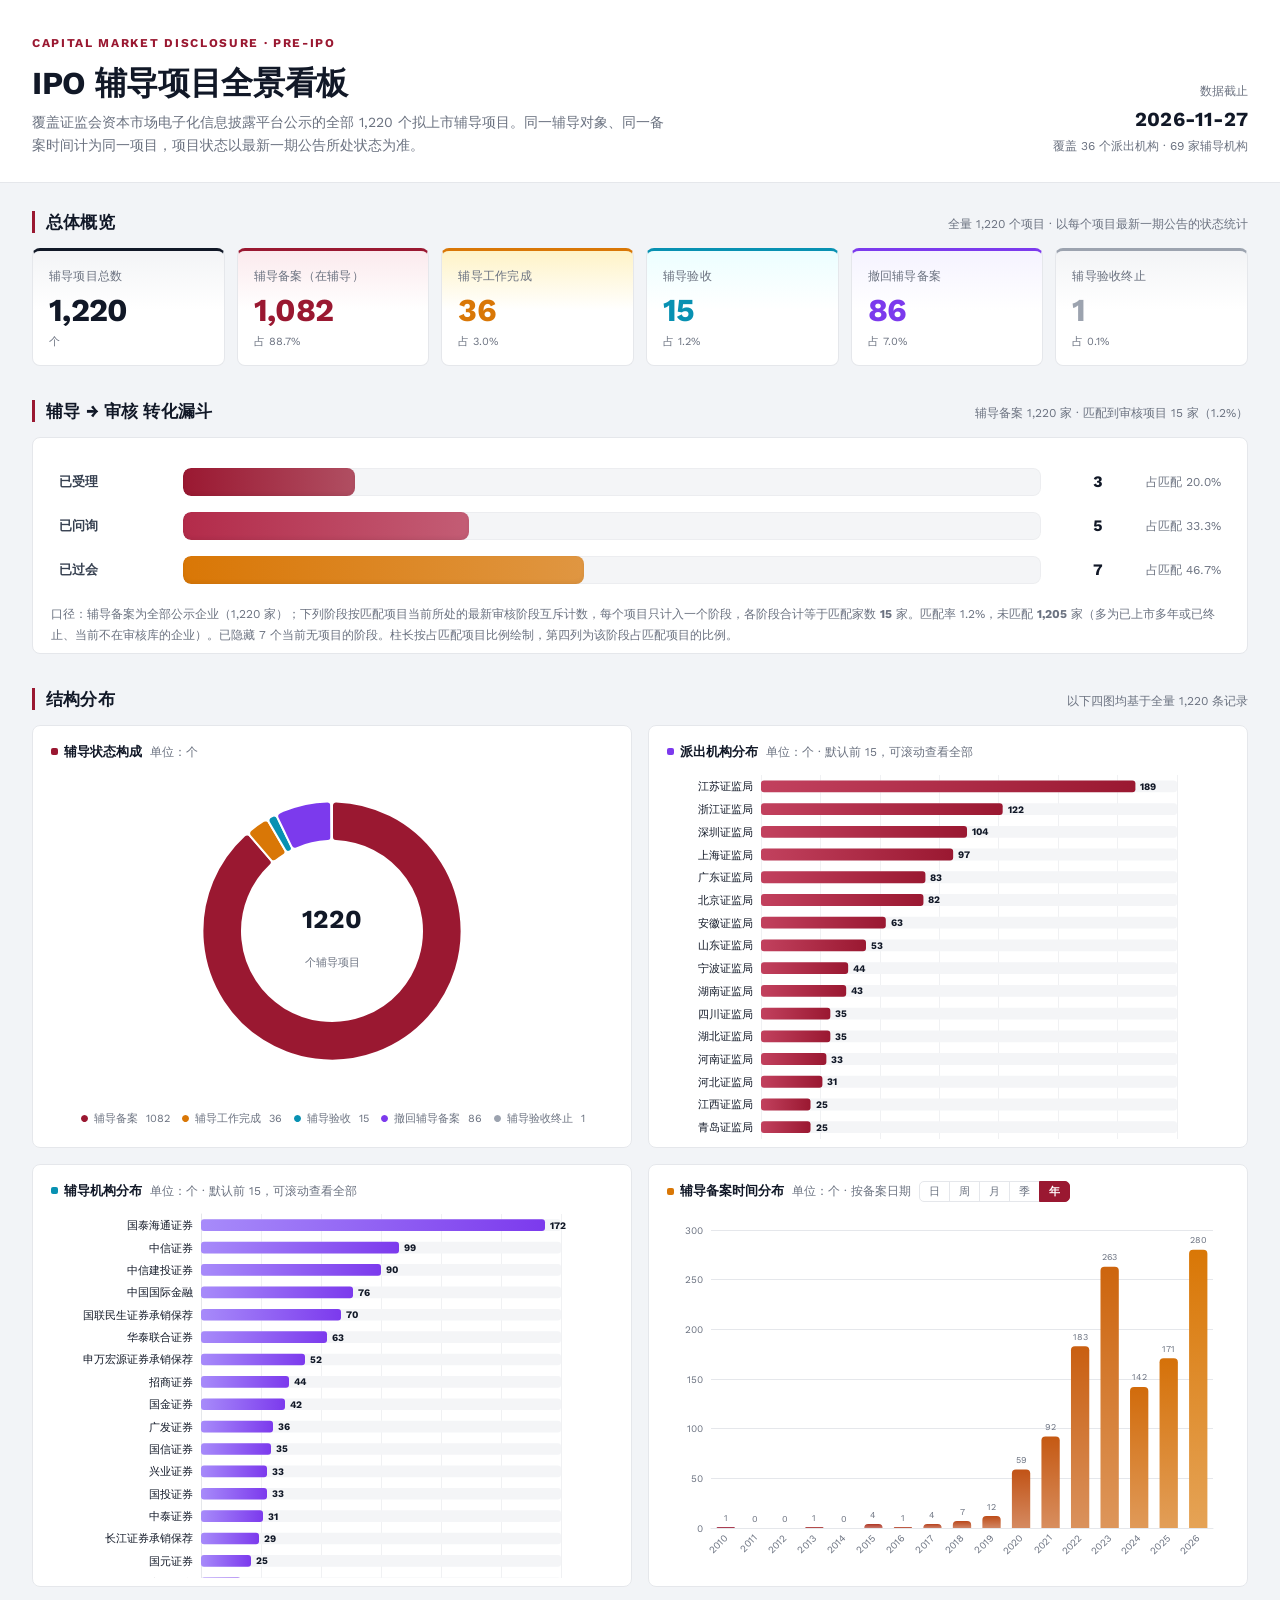
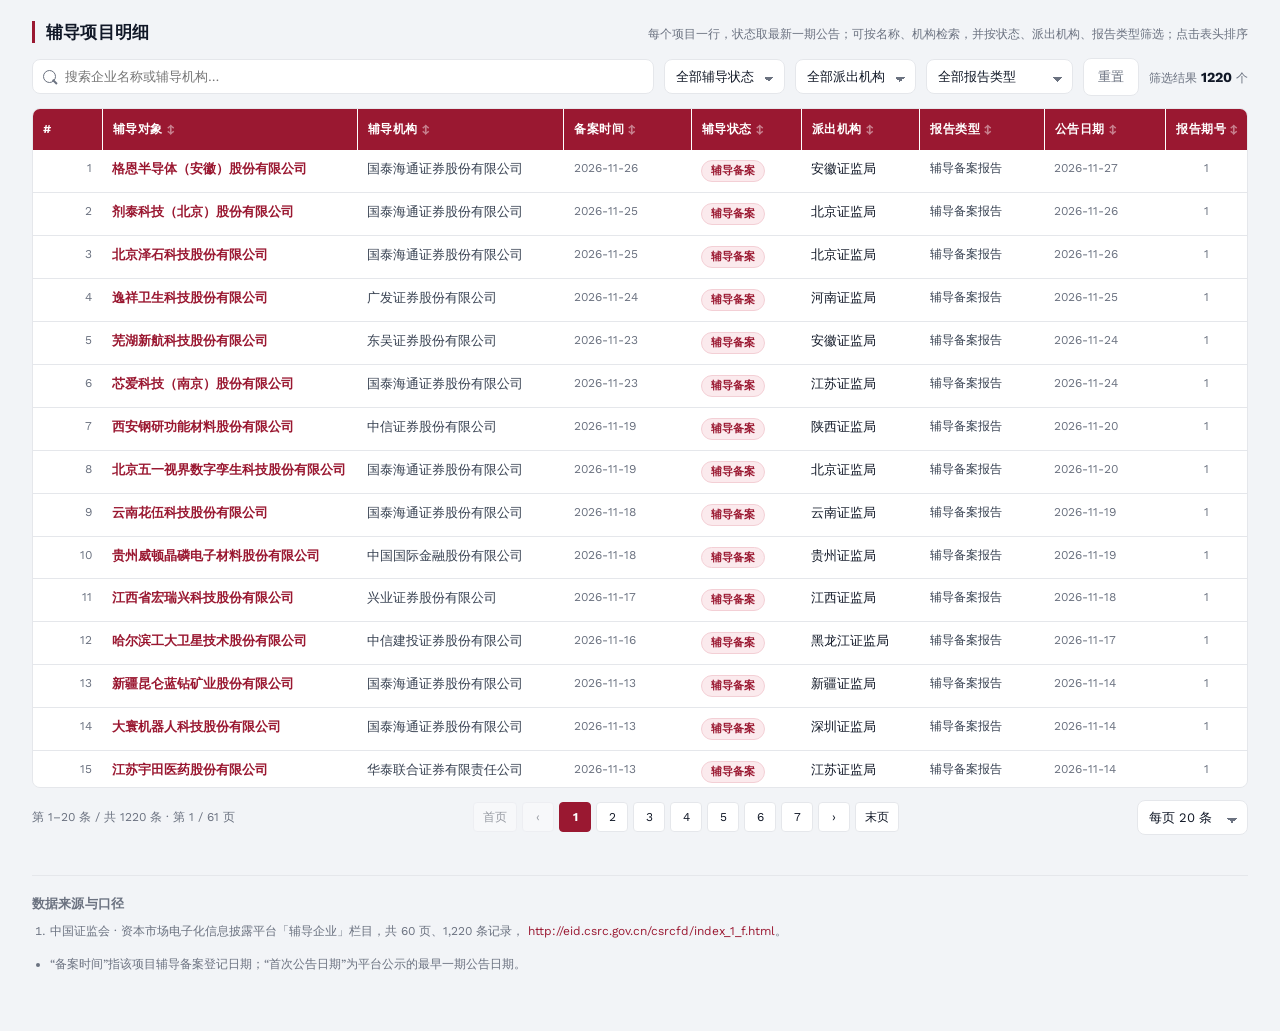
==== commit d92c42e3: "deploy: 数据更新 2026-11-27" ====
--- a/coaching/index.html
+++ b/coaching/index.html
@@ -751,7 +751,7 @@
 
 </main>
 
-<script src="assets/data.js?v=20261127094002"></script>
+<script src="assets/data.js?v=20261127094527"></script>
 <script>
 
 /*
@@ -1309,6 +1309,6 @@
     <div class="modal-body" id="coachModalBody"></div>
   </div>
 </div>
-<script src="assets/funnel.js?v=20261127094002"></script>
+<script src="assets/funnel.js?v=20261127094527"></script>
 </body>
 </html>
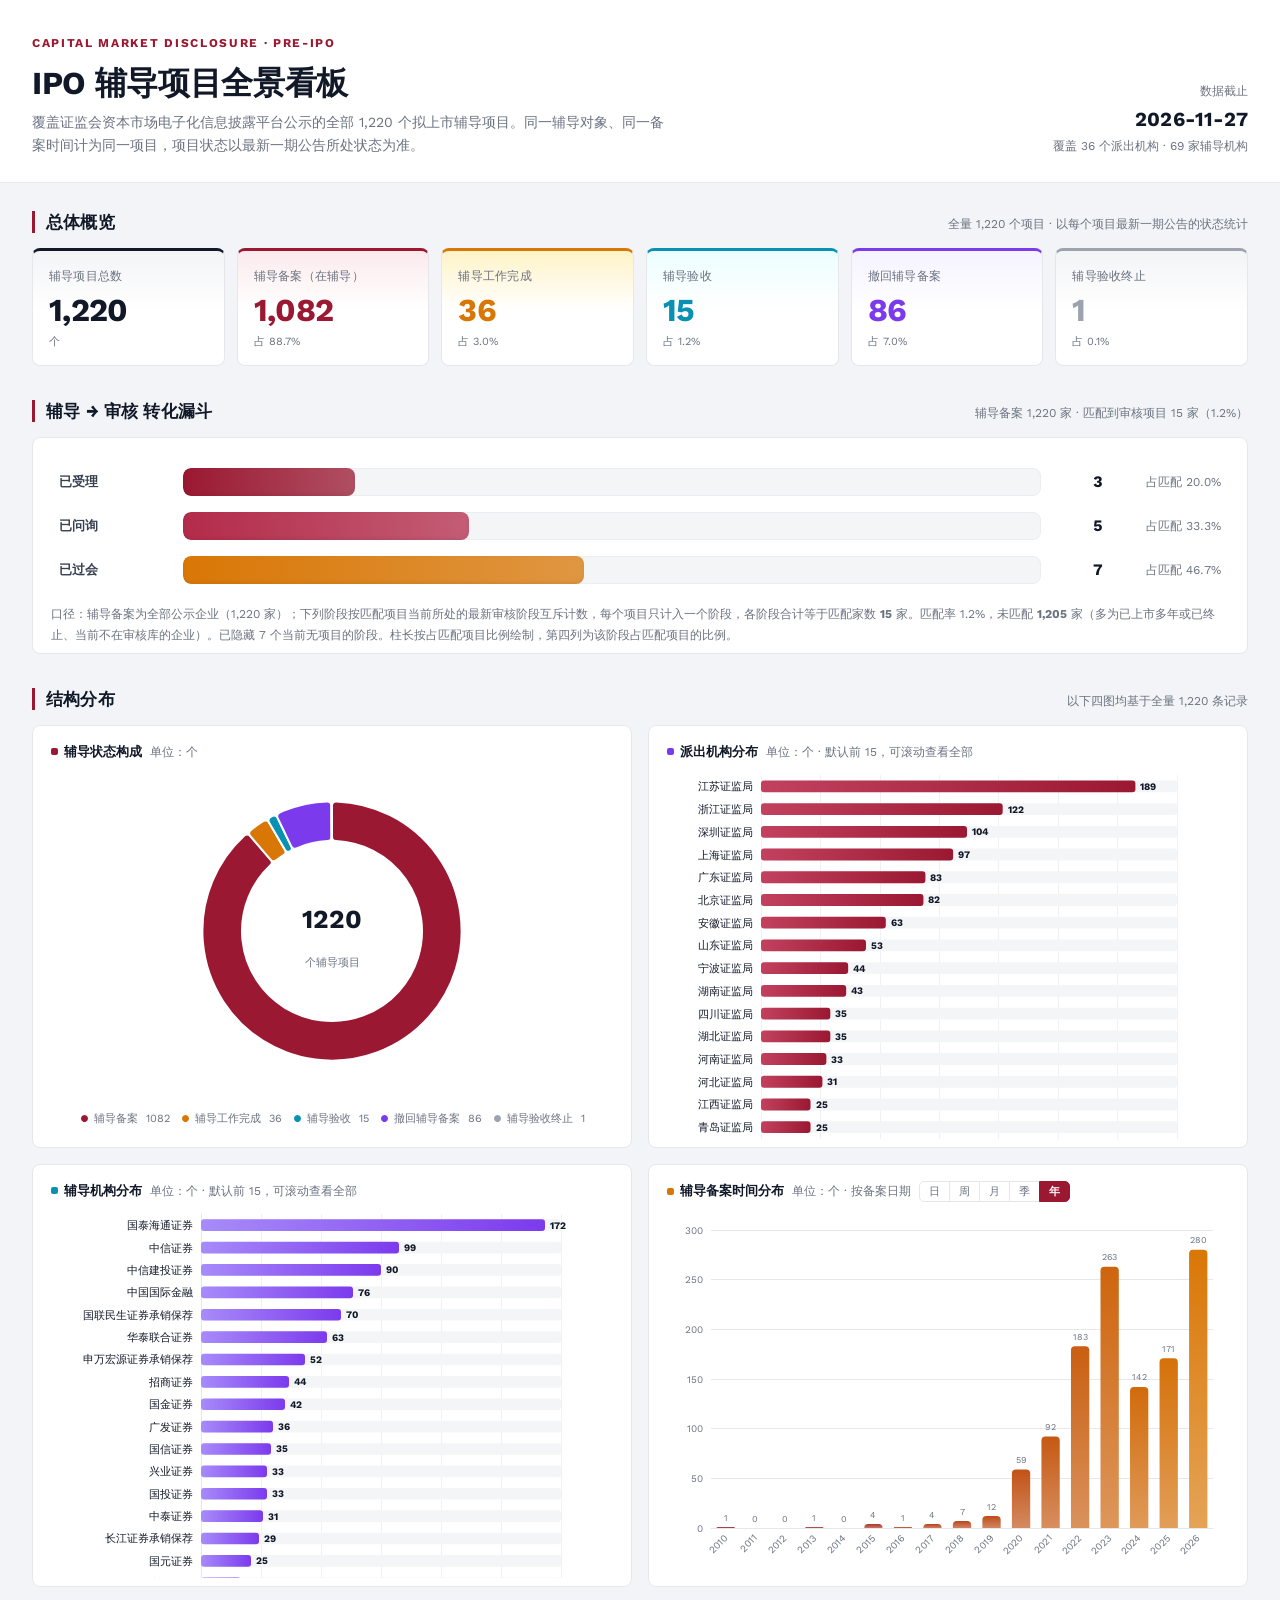
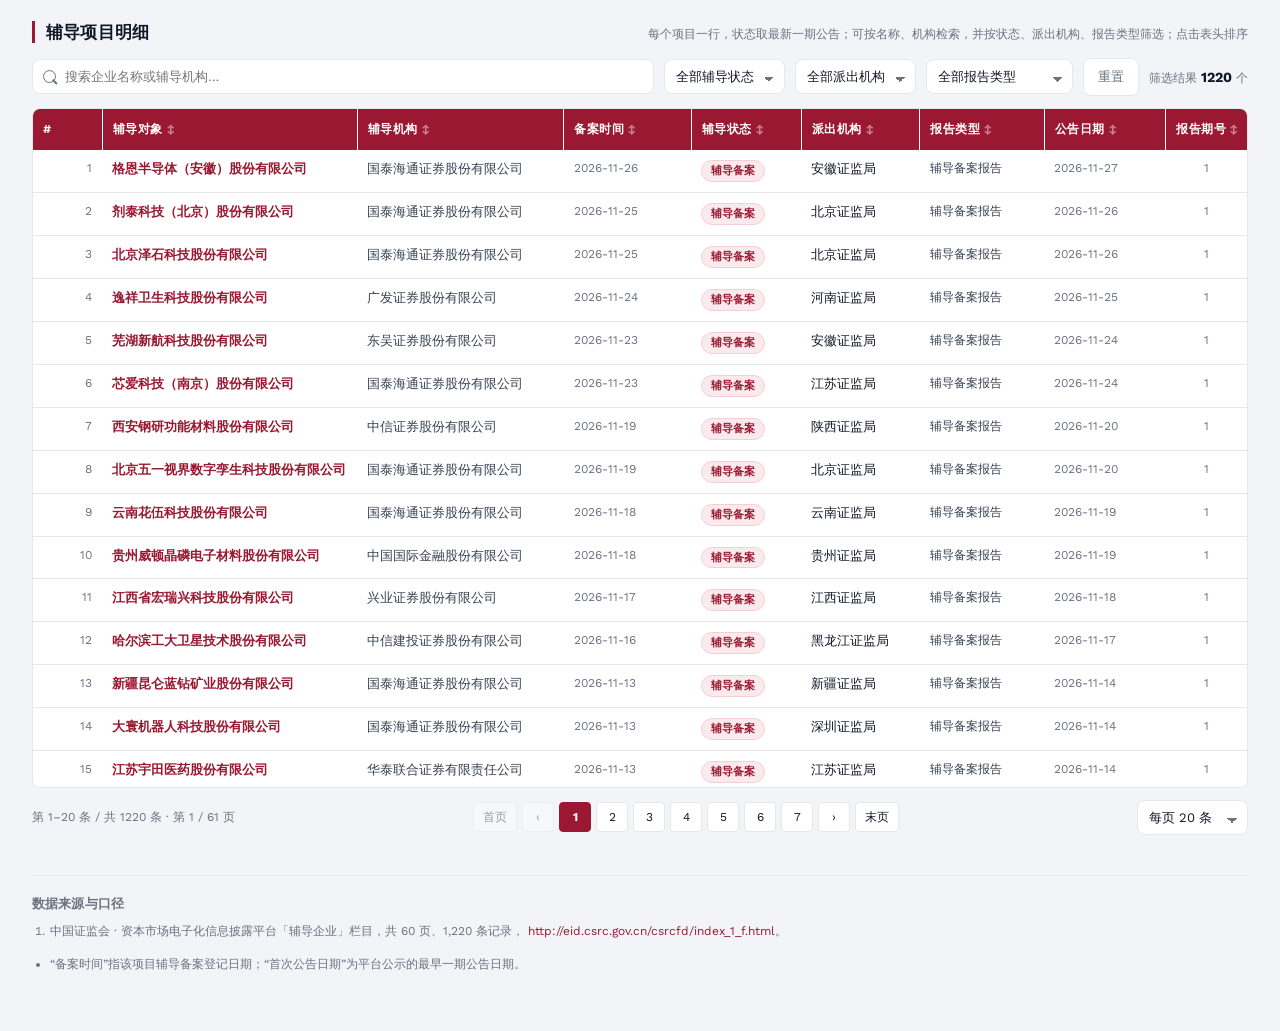
==== commit 6eabf2a8: "deploy: 排行榜与行业分布等宽并排" ====
--- a/coaching/index.html
+++ b/coaching/index.html
@@ -751,7 +751,7 @@
 
 </main>
 
-<script src="assets/data.js?v=20261127094527"></script>
+<script src="assets/data.js?v=20261127105008"></script>
 <script>
 
 /*
@@ -1309,6 +1309,6 @@
     <div class="modal-body" id="coachModalBody"></div>
   </div>
 </div>
-<script src="assets/funnel.js?v=20261127094527"></script>
+<script src="assets/funnel.js?v=20261127105008"></script>
 </body>
 </html>
